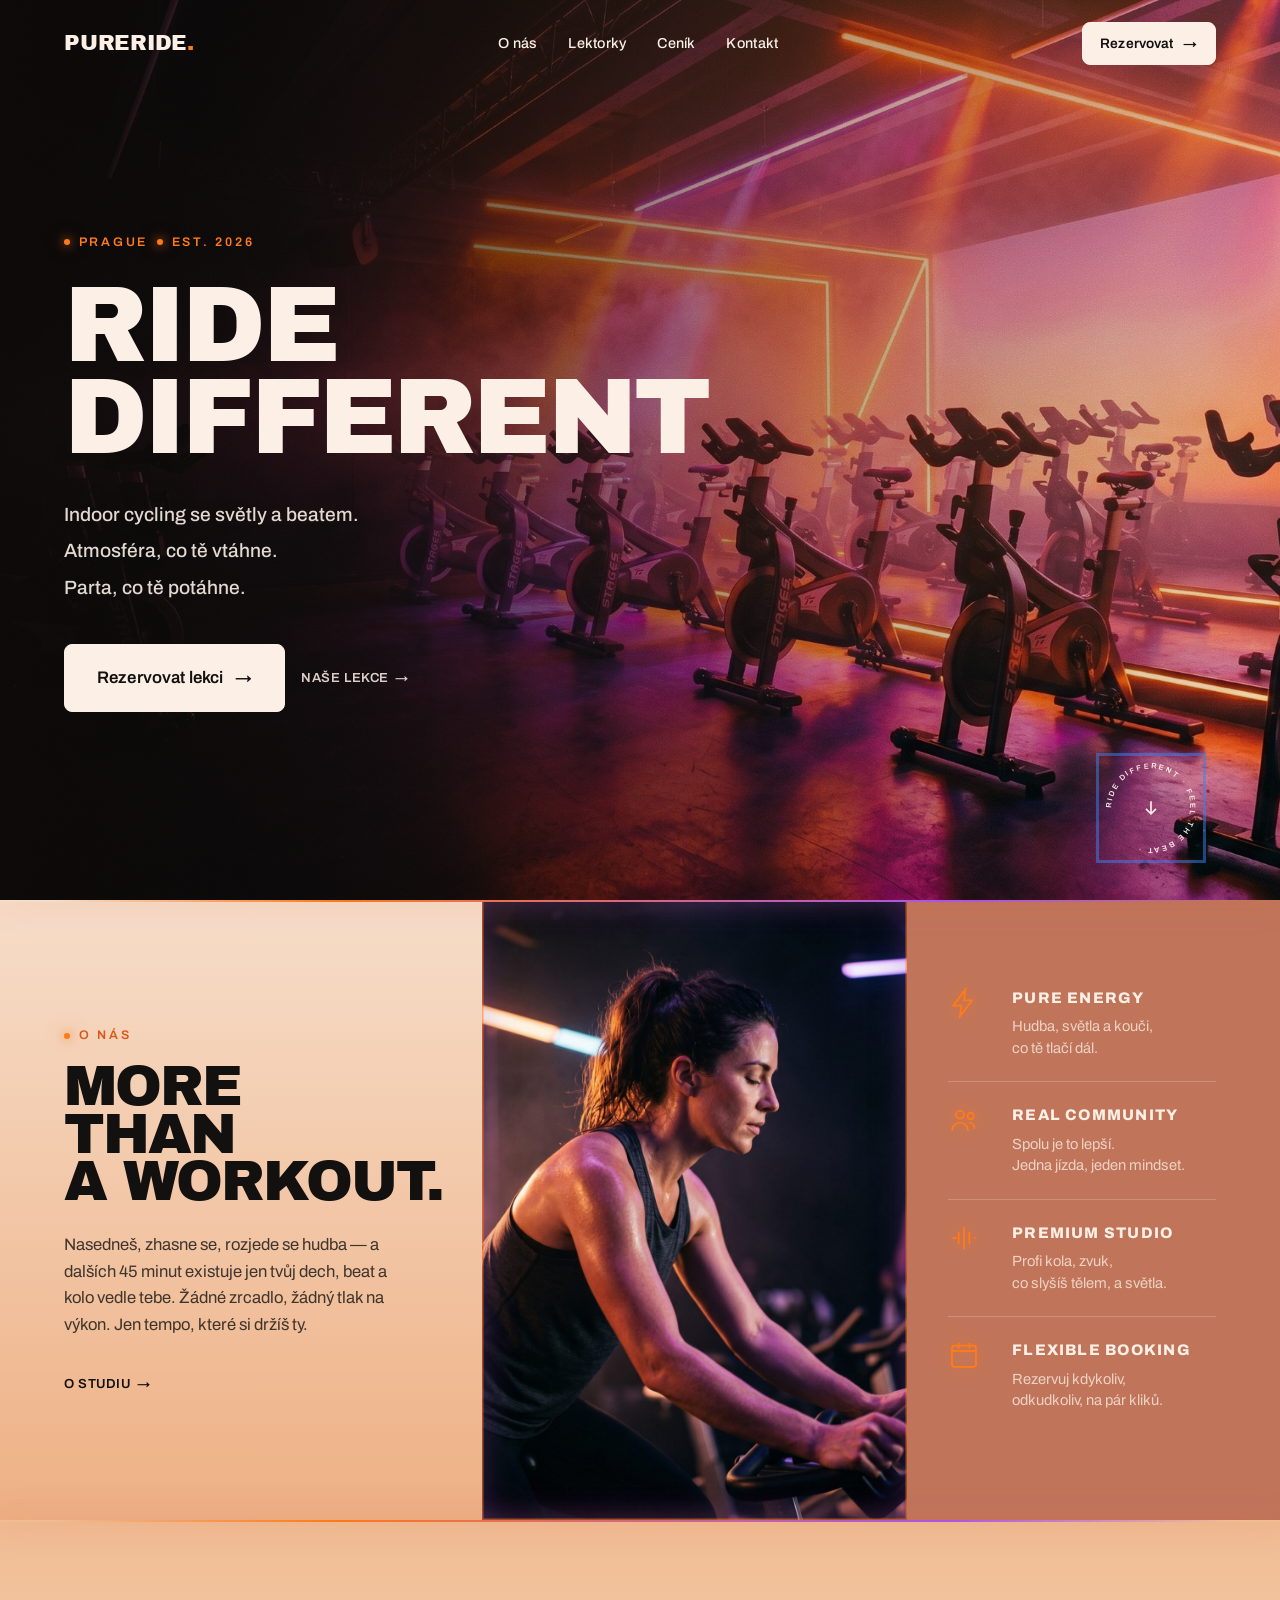
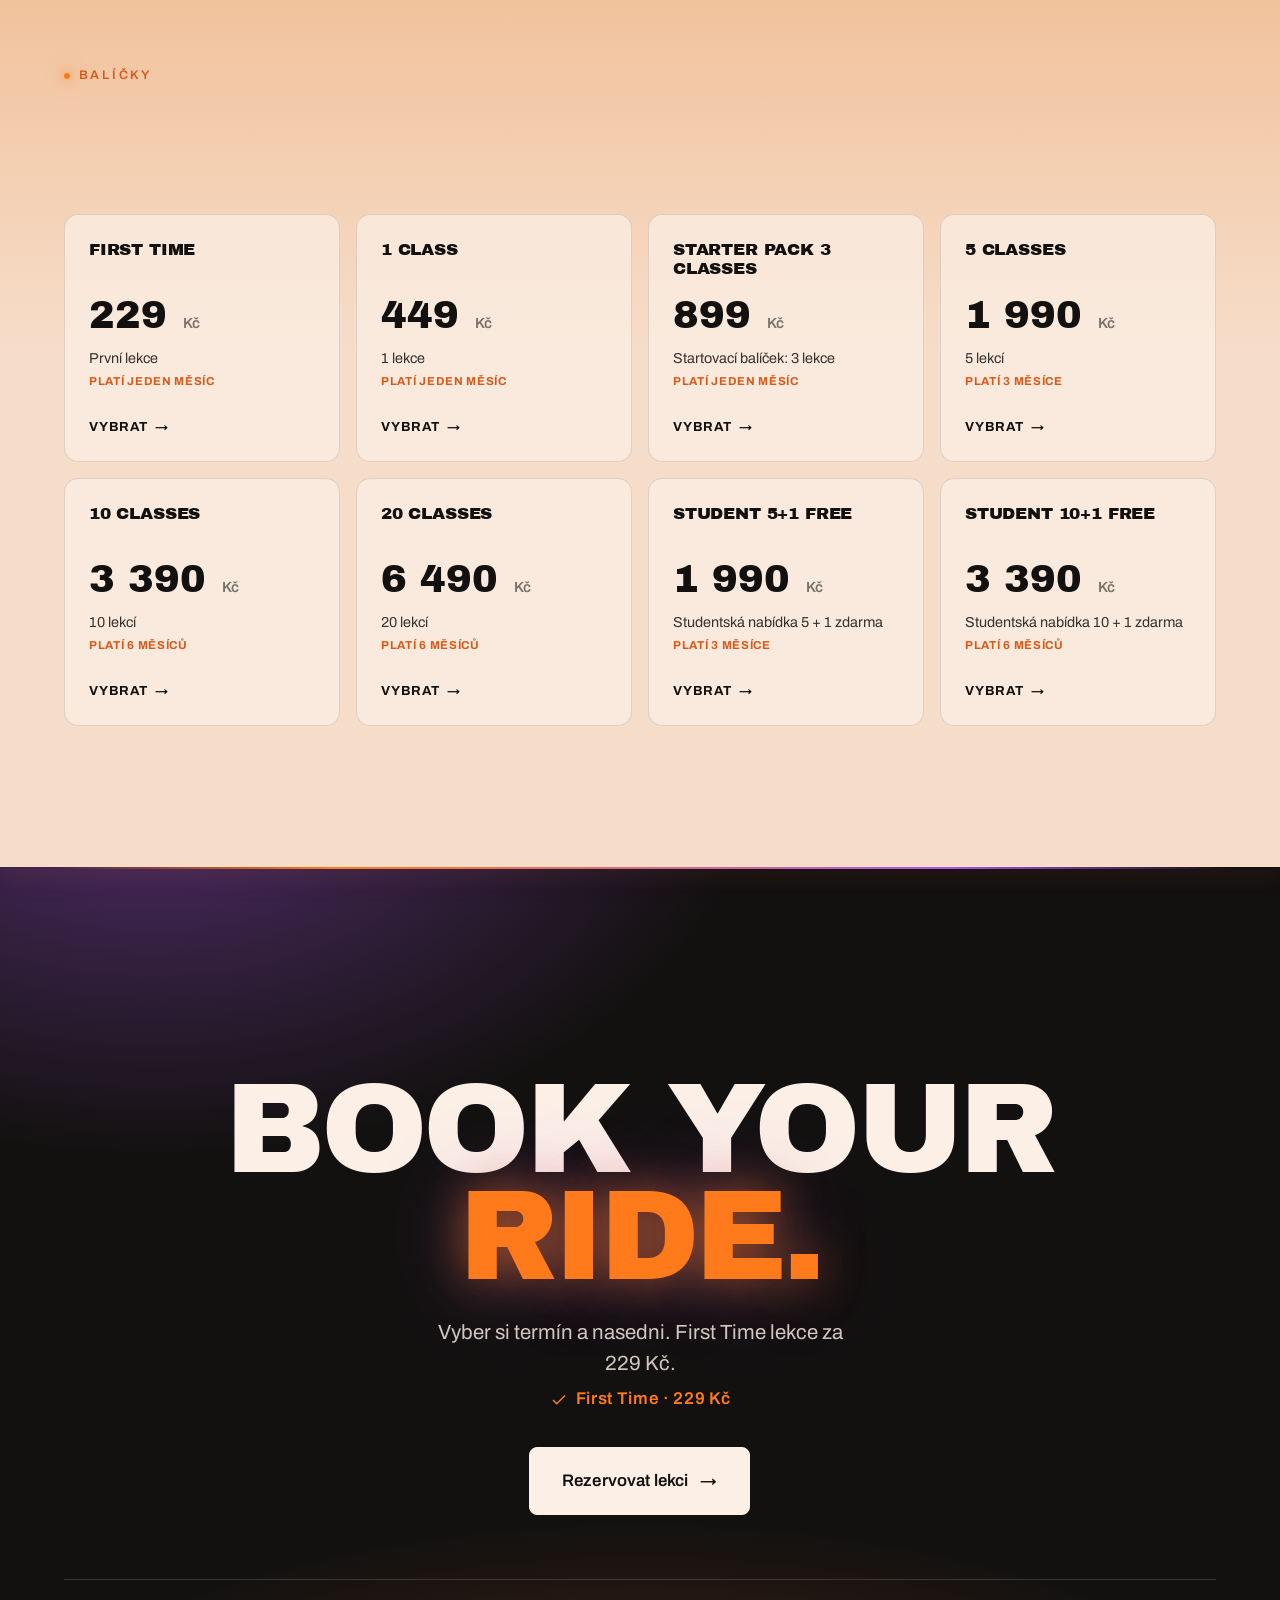
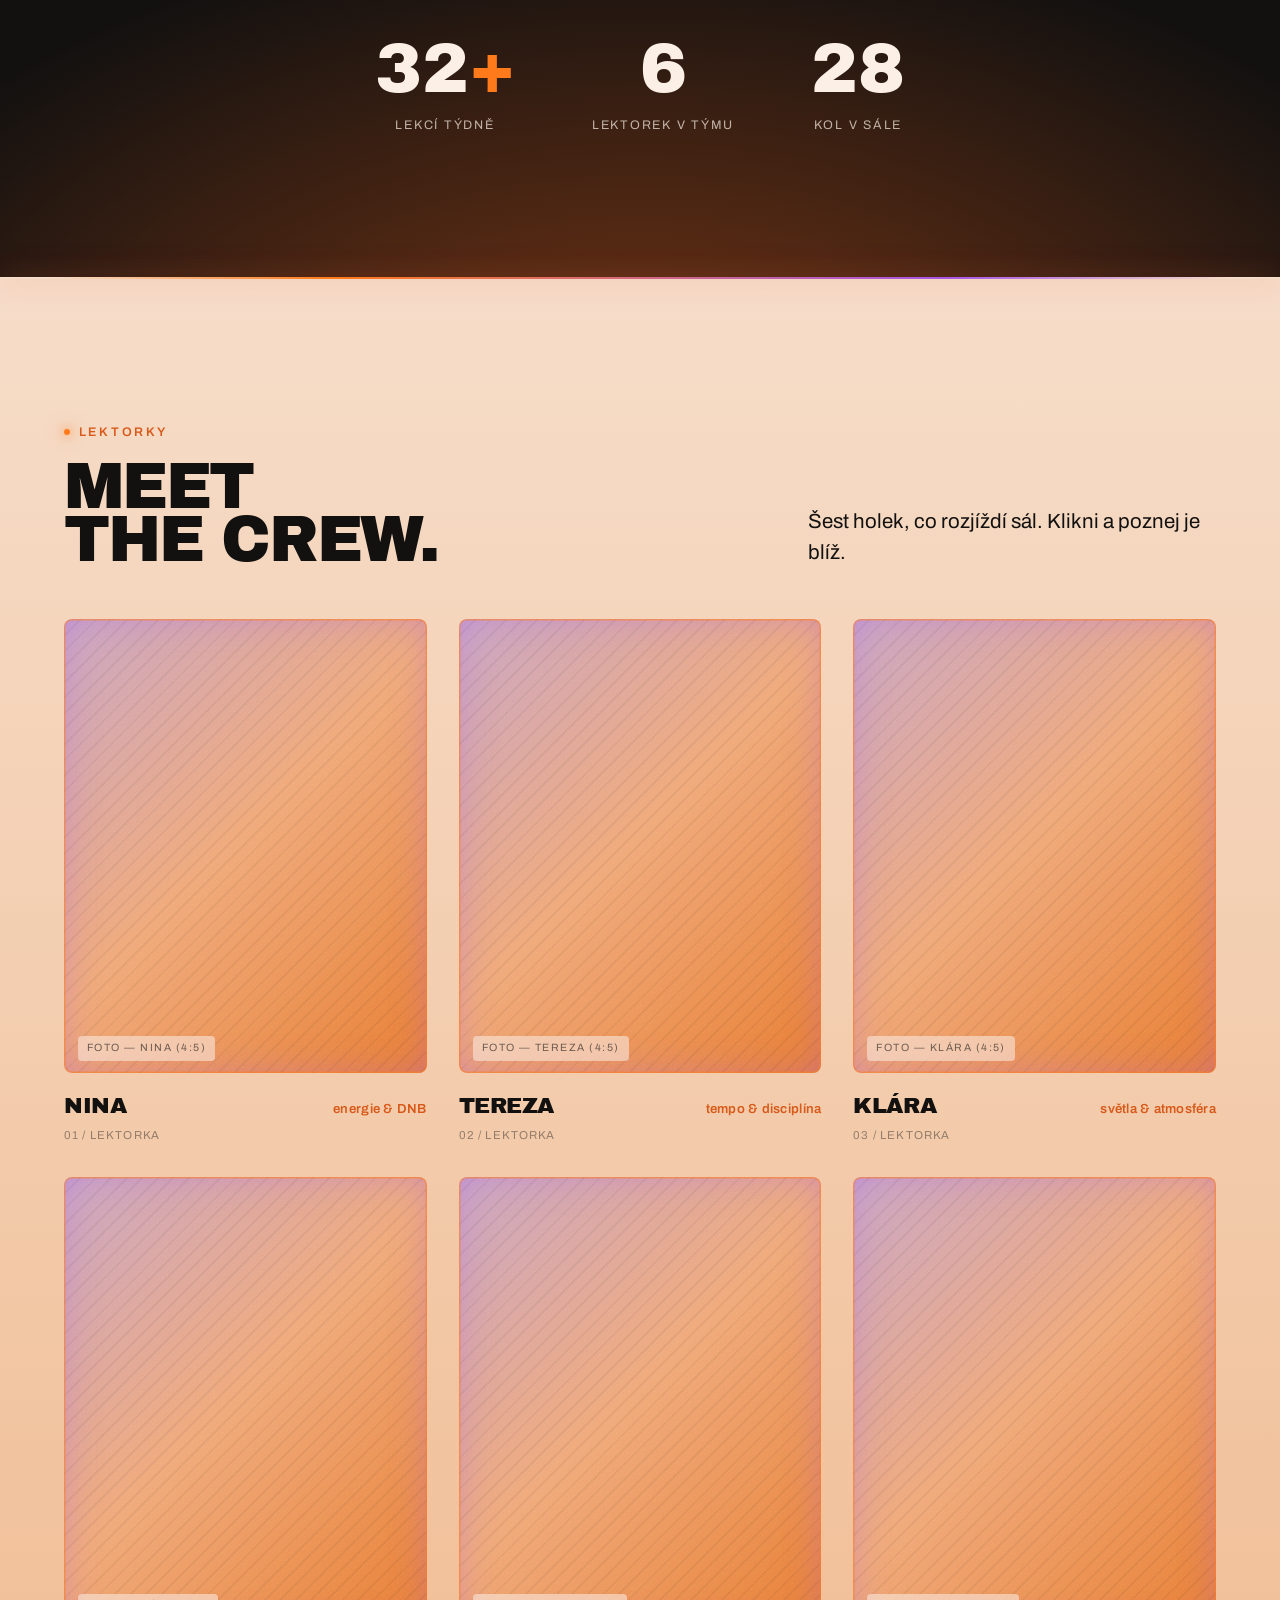
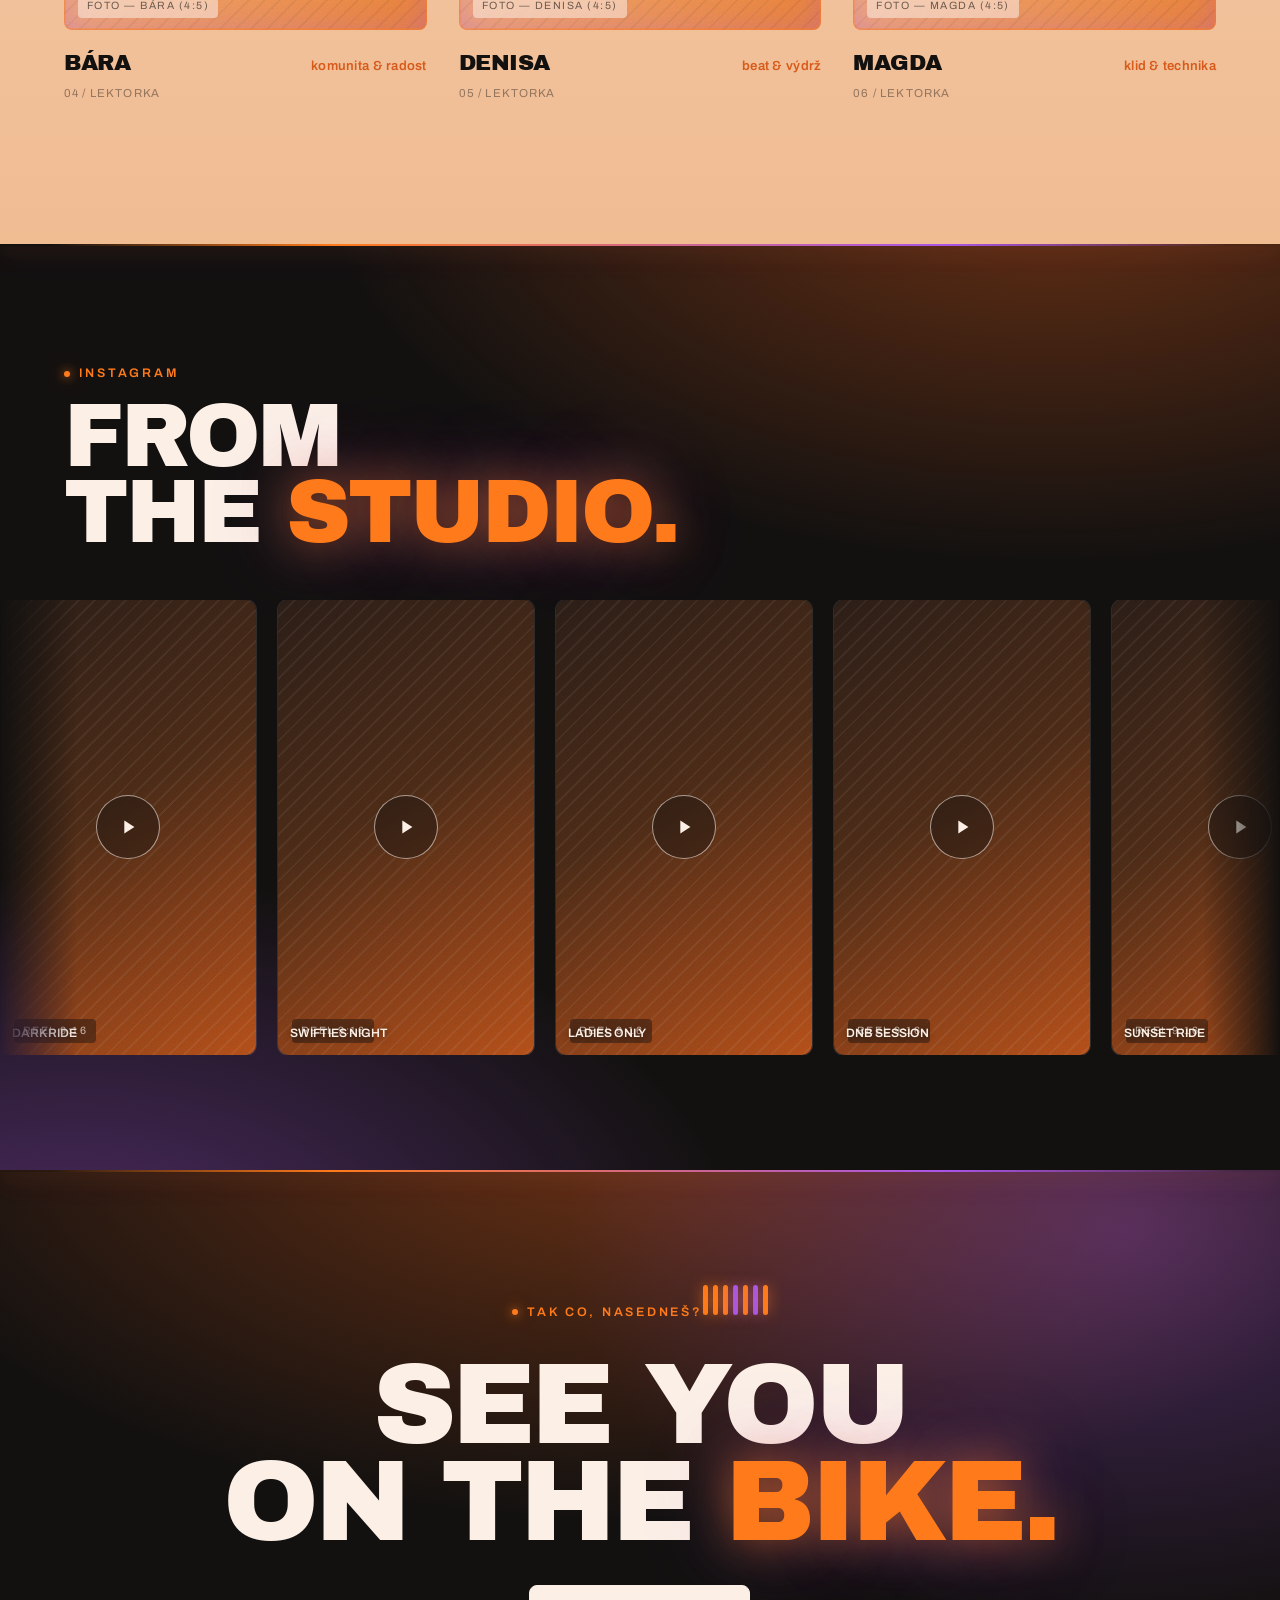
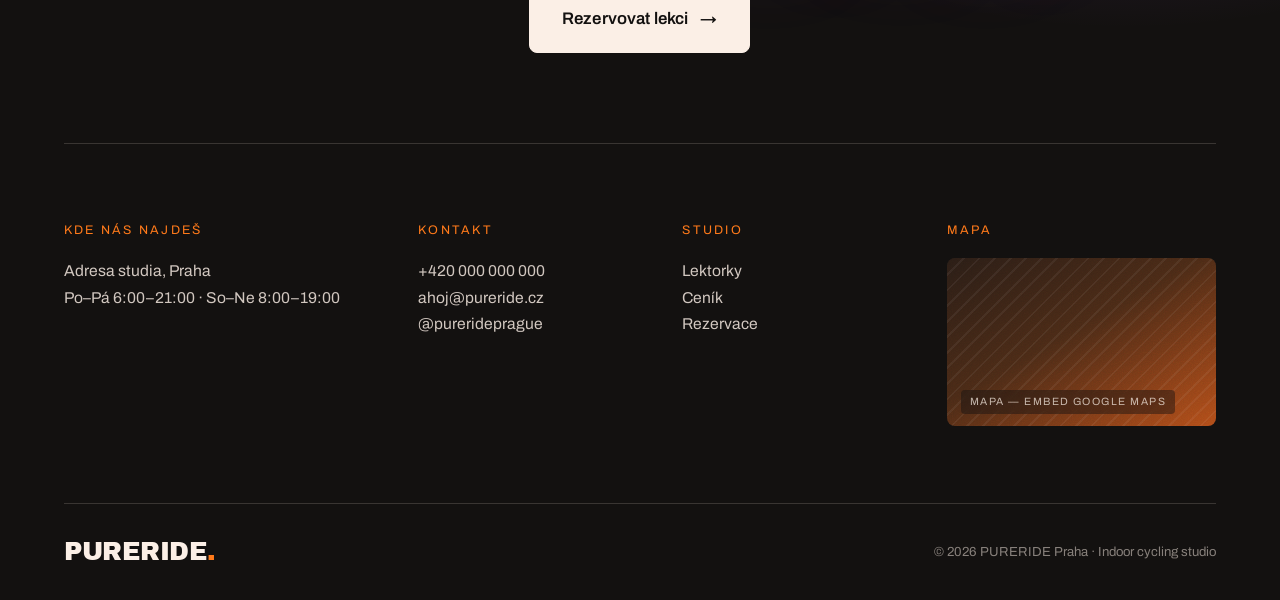
==== index.html @ 338e6a19 "PURERIDE static export — balíčky místo ceníku (dle revolution-ride) Co-Authored-By: Claude Opus 4.7 " ====
<!DOCTYPE html><html lang="cs"><head><meta charSet="utf-8"/><meta name="viewport" content="width=device-width, initial-scale=1"/><link rel="stylesheet" href="/_next/static/chunks/048q78eiy1~a8.css" data-precedence="next"/><link rel="preload" as="script" fetchPriority="low" href="/_next/static/chunks/0ht900cau6_ur.js"/><script src="/_next/static/chunks/0dgq26a5_oy.a.js" async=""></script><script src="/_next/static/chunks/0n~dq4kpx9xxx.js" async=""></script><script src="/_next/static/chunks/0174xh3wfsjm1.js" async=""></script><script src="/_next/static/chunks/turbopack-01map0okh_ooy.js" async=""></script><script src="/_next/static/chunks/01xlw8hd842-c.js" async=""></script><script src="/_next/static/chunks/0d3shmwh5_nmn.js" async=""></script><script src="/_next/static/chunks/0ka051yepewro.js" async=""></script><script src="/_next/static/chunks/0fj8ngnw7_l7v.js" async=""></script><link rel="preload" href="https://fonts.googleapis.com/css2?family=Archivo+Black&amp;family=Archivo:wght@400;500;600;700;800&amp;display=swap" as="style"/><link rel="preconnect" href="https://fonts.googleapis.com"/><link rel="preconnect" href="https://fonts.gstatic.com" crossorigin="anonymous"/><title>PURERIDE — Indoor cycling studio Praha</title><meta name="description" content="Indoor cycling se světly a beatem. Atmosféra, co tě vtáhne, a parta, co tě potáhne. První lekce za 229 Kč."/><meta property="og:title" content="PURERIDE — Indoor cycling studio Praha"/><meta property="og:description" content="Indoor cycling se světly a beatem. První lekce za 229 Kč."/><meta property="og:locale" content="cs_CZ"/><meta property="og:type" content="website"/><meta name="twitter:card" content="summary"/><meta name="twitter:title" content="PURERIDE — Indoor cycling studio Praha"/><meta name="twitter:description" content="Indoor cycling se světly a beatem. První lekce za 229 Kč."/><link href="https://fonts.googleapis.com/css2?family=Archivo+Black&amp;family=Archivo:wght@400;500;600;700;800&amp;display=swap" rel="stylesheet"/><script src="/_next/static/chunks/03~yq9q893hmn.js" noModule=""></script></head><body><div hidden=""><!--$--><!--/$--></div><nav class="nav" id="nav"><a href="#hero" class="wordmark">PURERIDE<span class="neon-dot">.</span></a><div class="nav-links"><a href="#o-nas" class="nav-link">O nás</a><a href="#lektorky" class="nav-link">Lektorky</a><a href="#cenik" class="nav-link">Ceník</a><a href="#kontakt" class="nav-link">Kontakt</a></div><a class="btn nav-cta on-dark" href="#rezervace-todo">Rezervovat<!-- --> <span class="arrow">→</span></a><button class="nav-burger" aria-label="Menu" aria-expanded="false"><span></span><span></span><span></span></button></nav><header class="hero" id="hero"><div class="hero-photo"></div><div class="hero-scrim"></div><div class="hero-bg-noise"></div><div class="hero-copy"><div class="hero-copy-inner"><span class="eyebrow on-dark hero-anim s1"><span class="dot"></span>PRAGUE<span class="dot"></span>EST. 2026</span><h1 class="display hero-title"><span class="ln hero-anim s2"><span>RIDE</span></span><span class="ln hero-anim s3"><span>DIFFERENT</span></span></h1><div class="hero-sub hero-anim s4"><p>Indoor cycling se světly a beatem.<br/>Atmosféra, co tě vtáhne.<br/>Parta, co tě potáhne.</p></div><div class="hero-actions hero-anim s5"><a class="btn lg on-dark magnetic" href="#rezervace-todo">Rezervovat lekci<!-- --> <span class="arrow">→</span></a><a class="text-link on-dark" href="#o-nas">Naše lekce<!-- --> <span class="arrow">→</span></a></div></div></div><div class="scroll-cue" aria-hidden="true"><svg class="ring" viewBox="0 0 116 116"><defs><path id="cuepath" d="M58,58 m-44,0 a44,44 0 1,1 88,0 a44,44 0 1,1 -88,0"></path></defs><text><textPath href="#cuepath" startOffset="0">RIDE DIFFERENT · FEEL THE BEAT · </textPath></text></svg><span class="cue-arrow"><svg width="20" height="20" viewBox="0 0 24 24" fill="none" stroke="currentColor" stroke-width="2"><path d="M12 4v15M6 13l6 6 6-6"></path></svg></span></div></header><section class="more" id="o-nas"><div class="more-grid"><div class="more-text"><span class="eyebrow reveal"><span class="dot"></span>O nás</span><h2 class="display reveal d1" style="margin-top:18px">MORE<br/>THAN<br/>A WORKOUT.</h2><p class="more-para reveal d1">Nasedneš, zhasne se, rozjede se hudba — a dalších 45 minut existuje jen tvůj dech, beat a kolo vedle tebe. Žádné zrcadlo, žádný tlak na výkon. Jen tempo, které si držíš ty.</p><a class="text-link reveal d2" href="#lektorky" style="margin-top:36px">O studiu<!-- --> <span class="arrow">→</span></a></div><div class="more-photo"><div class="ph has-photo" style="background:url(/images/about-zone.jpg) center / cover no-repeat, var(--hero-grad)" role="img" aria-label="Cyklistka v sále PURERIDE — ponořená do lekce"></div></div><div class="more-features"><div class="feature reveal"><span class="ic"><svg width="32" height="32" viewBox="0 0 24 24" fill="none" stroke="currentColor" stroke-width="1.4"><path d="M13 2 4 14h6l-1 8 9-12h-6z"></path></svg></span><div><h4>PURE ENERGY</h4><p>Hudba, světla a kouči,<br/>co tě tlačí dál.</p></div></div><div class="feature reveal d1"><span class="ic"><svg width="32" height="32" viewBox="0 0 24 24" fill="none" stroke="currentColor" stroke-width="1.4"><circle cx="9" cy="8" r="3"></circle><circle cx="17" cy="9" r="2.4"></circle><path d="M3 20c0-3.3 2.7-6 6-6s6 2.7 6 6M15.5 14c2.5 0 4.5 2 4.5 4.5"></path></svg></span><div><h4>REAL COMMUNITY</h4><p>Spolu je to lepší.<br/>Jedna jízda, jeden mindset.</p></div></div><div class="feature reveal d2"><span class="ic"><svg width="32" height="32" viewBox="0 0 24 24" fill="none" stroke="currentColor" stroke-width="1.4"><path d="M4 12h2M8 8v8M12 4v16M16 8v8M20 12h0" stroke-linecap="round"></path></svg></span><div><h4>PREMIUM STUDIO</h4><p>Profi kola, zvuk,<br/>co slyšíš tělem, a světla.</p></div></div><div class="feature reveal d3"><span class="ic"><svg width="32" height="32" viewBox="0 0 24 24" fill="none" stroke="currentColor" stroke-width="1.4"><rect x="3" y="5" width="18" height="16" rx="2"></rect><path d="M3 9h18M8 3v4M16 3v4"></path></svg></span><div><h4>FLEXIBLE BOOKING</h4><p>Rezervuj kdykoliv,<br/>odkudkoliv, na pár kliků.</p></div></div></div></div></section><section class="section pricing" id="cenik"><div class="wrap"><div class="sec-head"><div><span class="eyebrow reveal"><span class="dot"></span>Balíčky</span><h2 class="display reveal d1" style="margin-top:16px">PACKAGES.</h2></div><p class="lead muted reveal d2" style="max-width:30ch">Kup balíček, v rezervaci si vyber termín a nasedni.</p></div><div class="pkg-grid"><div class="pkg reveal d1"><h3 class="pkg-name">FIRST TIME</h3><div class="pkg-price">229<!-- --> <small>Kč</small></div><p class="pkg-desc">První lekce</p><p class="pkg-valid">Platí jeden měsíc</p><div class="pkg-cta"><a href="#rezervace-todo">Vybrat<!-- --> <span class="arrow">→</span></a></div></div><div class="pkg reveal d2"><h3 class="pkg-name">1 CLASS</h3><div class="pkg-price">449<!-- --> <small>Kč</small></div><p class="pkg-desc">1 lekce</p><p class="pkg-valid">Platí jeden měsíc</p><div class="pkg-cta"><a href="#rezervace-todo">Vybrat<!-- --> <span class="arrow">→</span></a></div></div><div class="pkg reveal d3"><h3 class="pkg-name">STARTER PACK 3 CLASSES</h3><div class="pkg-price">899<!-- --> <small>Kč</small></div><p class="pkg-desc">Startovací balíček: 3 lekce</p><p class="pkg-valid">Platí jeden měsíc</p><div class="pkg-cta"><a href="#rezervace-todo">Vybrat<!-- --> <span class="arrow">→</span></a></div></div><div class="pkg reveal d1"><h3 class="pkg-name">5 CLASSES</h3><div class="pkg-price">1 990<!-- --> <small>Kč</small></div><p class="pkg-desc">5 lekcí</p><p class="pkg-valid">Platí 3 měsíce</p><div class="pkg-cta"><a href="#rezervace-todo">Vybrat<!-- --> <span class="arrow">→</span></a></div></div><div class="pkg reveal d2"><h3 class="pkg-name">10 CLASSES</h3><div class="pkg-price">3 390<!-- --> <small>Kč</small></div><p class="pkg-desc">10 lekcí</p><p class="pkg-valid">Platí 6 měsíců</p><div class="pkg-cta"><a href="#rezervace-todo">Vybrat<!-- --> <span class="arrow">→</span></a></div></div><div class="pkg reveal d3"><h3 class="pkg-name">20 CLASSES</h3><div class="pkg-price">6 490<!-- --> <small>Kč</small></div><p class="pkg-desc">20 lekcí</p><p class="pkg-valid">Platí 6 měsíců</p><div class="pkg-cta"><a href="#rezervace-todo">Vybrat<!-- --> <span class="arrow">→</span></a></div></div><div class="pkg reveal d1"><h3 class="pkg-name">STUDENT 5+1 FREE</h3><div class="pkg-price">1 990<!-- --> <small>Kč</small></div><p class="pkg-desc">Studentská nabídka 5 + 1 zdarma</p><p class="pkg-valid">Platí 3 měsíce</p><div class="pkg-cta"><a href="#rezervace-todo">Vybrat<!-- --> <span class="arrow">→</span></a></div></div><div class="pkg reveal d2"><h3 class="pkg-name">STUDENT 10+1 FREE</h3><div class="pkg-price">3 390<!-- --> <small>Kč</small></div><p class="pkg-desc">Studentská nabídka 10 + 1 zdarma</p><p class="pkg-valid">Platí 6 měsíců</p><div class="pkg-cta"><a href="#rezervace-todo">Vybrat<!-- --> <span class="arrow">→</span></a></div></div></div></div></section><section class="section book"><div class="streaks" aria-hidden="true"><i></i><i></i><i></i></div><div class="wrap"><div class="eq reveal" aria-hidden="true"><span></span><span></span><span></span><span></span><span></span><span></span><span></span></div><h2 class="display reveal">BOOK YOUR<br/><span class="em">RIDE.</span></h2><p class="lead reveal d1">Vyber si termín a nasedni. First Time lekce za 229 Kč.</p><p class="free reveal d1"><svg width="18" height="18" viewBox="0 0 24 24" fill="none" stroke="currentColor" stroke-width="2"><path d="M20 6 9 17l-5-5"></path></svg>First Time · 229 Kč</p><div class="reveal d2"><a class="btn lg on-dark magnetic" href="#rezervace-todo">Rezervovat lekci<!-- --> <span class="arrow">→</span></a></div><div class="stats"><div class="stat reveal"><div class="num" data-count="32"><span class="val">0</span><span class="plus">+</span></div><div class="lbl">lekcí týdně</div></div><div class="stat reveal d1"><div class="num" data-count="6"><span class="val">0</span></div><div class="lbl">lektorek v týmu</div></div><div class="stat reveal d2"><div class="num" data-count="28"><span class="val">0</span></div><div class="lbl">kol v sále</div></div></div></div></section><section class="section crew" id="lektorky"><div class="wrap"><div class="sec-head"><div><span class="eyebrow reveal"><span class="dot"></span>Lektorky</span><h2 class="display reveal d1" style="margin-top:16px">MEET<br/>THE CREW.</h2></div><p class="lead muted reveal d2" style="max-width:34ch">Šest holek, co rozjíždí sál. Klikni a poznej je blíž.</p></div><div class="crew-grid"><a class="coach reveal" href="/lektorky/nina"><div class="ph" data-label="FOTO — Nina (4:5)"></div><div class="coach-meta"><div><div class="coach-name">Nina</div><div class="num-badge">0<!-- -->1<!-- --> / LEKTORKA</div></div><div class="coach-tag">energie &amp; DNB</div></div></a><a class="coach reveal d1" href="/lektorky/tereza"><div class="ph" data-label="FOTO — Tereza (4:5)"></div><div class="coach-meta"><div><div class="coach-name">Tereza</div><div class="num-badge">0<!-- -->2<!-- --> / LEKTORKA</div></div><div class="coach-tag">tempo &amp; disciplína</div></div></a><a class="coach reveal d2" href="/lektorky/klara"><div class="ph" data-label="FOTO — Klára (4:5)"></div><div class="coach-meta"><div><div class="coach-name">Klára</div><div class="num-badge">0<!-- -->3<!-- --> / LEKTORKA</div></div><div class="coach-tag">světla &amp; atmosféra</div></div></a><a class="coach reveal" href="/lektorky/bara"><div class="ph" data-label="FOTO — Bára (4:5)"></div><div class="coach-meta"><div><div class="coach-name">Bára</div><div class="num-badge">0<!-- -->4<!-- --> / LEKTORKA</div></div><div class="coach-tag">komunita &amp; radost</div></div></a><a class="coach reveal d1" href="/lektorky/denisa"><div class="ph" data-label="FOTO — Denisa (4:5)"></div><div class="coach-meta"><div><div class="coach-name">Denisa</div><div class="num-badge">0<!-- -->5<!-- --> / LEKTORKA</div></div><div class="coach-tag">beat &amp; výdrž</div></div></a><a class="coach reveal d2" href="/lektorky/magda"><div class="ph" data-label="FOTO — Magda (4:5)"></div><div class="coach-meta"><div><div class="coach-name">Magda</div><div class="num-badge">0<!-- -->6<!-- --> / LEKTORKA</div></div><div class="coach-tag">klid &amp; technika</div></div></a></div></div></section><section class="insta" id="instagram"><div class="streaks" aria-hidden="true"><i></i><i></i><i></i></div><div class="wrap"><div><span class="eyebrow on-dark reveal"><span class="dot"></span>Instagram</span><h2 class="display reveal d1" style="margin-top:14px">FROM<br/>THE <span class="em">STUDIO.</span></h2></div><a class="text-link reveal d2" style="color:var(--neon)" href="https://instagram.com/" target="_blank" rel="noopener noreferrer">@purerideprague<!-- --> <span class="arrow">→</span></a></div><div class="marquee-track"><div class="marquee"><div class="reel" role="button" tabindex="0" aria-pressed="false"><div class="ph dark reel-slot" data-label="REEL 9:16"></div><span class="play"><svg width="22" height="22" viewBox="0 0 24 24" fill="currentColor"><path d="M8 5v14l11-7z"></path></svg></span><span class="tag">DARK RIDE</span></div><div class="reel" role="button" tabindex="0" aria-pressed="false"><div class="ph dark reel-slot" data-label="REEL 9:16"></div><span class="play"><svg width="22" height="22" viewBox="0 0 24 24" fill="currentColor"><path d="M8 5v14l11-7z"></path></svg></span><span class="tag">SWIFTIES NIGHT</span></div><div class="reel" role="button" tabindex="0" aria-pressed="false"><div class="ph dark reel-slot" data-label="REEL 9:16"></div><span class="play"><svg width="22" height="22" viewBox="0 0 24 24" fill="currentColor"><path d="M8 5v14l11-7z"></path></svg></span><span class="tag">LADIES ONLY</span></div><div class="reel" role="button" tabindex="0" aria-pressed="false"><div class="ph dark reel-slot" data-label="REEL 9:16"></div><span class="play"><svg width="22" height="22" viewBox="0 0 24 24" fill="currentColor"><path d="M8 5v14l11-7z"></path></svg></span><span class="tag">DNB SESSION</span></div><div class="reel" role="button" tabindex="0" aria-pressed="false"><div class="ph dark reel-slot" data-label="REEL 9:16"></div><span class="play"><svg width="22" height="22" viewBox="0 0 24 24" fill="currentColor"><path d="M8 5v14l11-7z"></path></svg></span><span class="tag">SUNSET RIDE</span></div><div class="reel" role="button" tabindex="0" aria-pressed="false"><div class="ph dark reel-slot" data-label="REEL 9:16"></div><span class="play"><svg width="22" height="22" viewBox="0 0 24 24" fill="currentColor"><path d="M8 5v14l11-7z"></path></svg></span><span class="tag">BIRTHDAY RIDE</span></div><div class="reel" role="button" tabindex="0" aria-pressed="false"><div class="ph dark reel-slot" data-label="REEL 9:16"></div><span class="play"><svg width="22" height="22" viewBox="0 0 24 24" fill="currentColor"><path d="M8 5v14l11-7z"></path></svg></span><span class="tag">OLDIES PARTY</span></div><div class="reel" role="button" tabindex="0" aria-pressed="false"><div class="ph dark reel-slot" data-label="REEL 9:16"></div><span class="play"><svg width="22" height="22" viewBox="0 0 24 24" fill="currentColor"><path d="M8 5v14l11-7z"></path></svg></span><span class="tag">COMMUNITY</span></div><div class="reel" role="button" tabindex="0" aria-pressed="false"><div class="ph dark reel-slot" data-label="REEL 9:16"></div><span class="play"><svg width="22" height="22" viewBox="0 0 24 24" fill="currentColor"><path d="M8 5v14l11-7z"></path></svg></span><span class="tag">DARK RIDE</span></div><div class="reel" role="button" tabindex="0" aria-pressed="false"><div class="ph dark reel-slot" data-label="REEL 9:16"></div><span class="play"><svg width="22" height="22" viewBox="0 0 24 24" fill="currentColor"><path d="M8 5v14l11-7z"></path></svg></span><span class="tag">SWIFTIES NIGHT</span></div><div class="reel" role="button" tabindex="0" aria-pressed="false"><div class="ph dark reel-slot" data-label="REEL 9:16"></div><span class="play"><svg width="22" height="22" viewBox="0 0 24 24" fill="currentColor"><path d="M8 5v14l11-7z"></path></svg></span><span class="tag">LADIES ONLY</span></div><div class="reel" role="button" tabindex="0" aria-pressed="false"><div class="ph dark reel-slot" data-label="REEL 9:16"></div><span class="play"><svg width="22" height="22" viewBox="0 0 24 24" fill="currentColor"><path d="M8 5v14l11-7z"></path></svg></span><span class="tag">DNB SESSION</span></div><div class="reel" role="button" tabindex="0" aria-pressed="false"><div class="ph dark reel-slot" data-label="REEL 9:16"></div><span class="play"><svg width="22" height="22" viewBox="0 0 24 24" fill="currentColor"><path d="M8 5v14l11-7z"></path></svg></span><span class="tag">SUNSET RIDE</span></div><div class="reel" role="button" tabindex="0" aria-pressed="false"><div class="ph dark reel-slot" data-label="REEL 9:16"></div><span class="play"><svg width="22" height="22" viewBox="0 0 24 24" fill="currentColor"><path d="M8 5v14l11-7z"></path></svg></span><span class="tag">BIRTHDAY RIDE</span></div><div class="reel" role="button" tabindex="0" aria-pressed="false"><div class="ph dark reel-slot" data-label="REEL 9:16"></div><span class="play"><svg width="22" height="22" viewBox="0 0 24 24" fill="currentColor"><path d="M8 5v14l11-7z"></path></svg></span><span class="tag">OLDIES PARTY</span></div><div class="reel" role="button" tabindex="0" aria-pressed="false"><div class="ph dark reel-slot" data-label="REEL 9:16"></div><span class="play"><svg width="22" height="22" viewBox="0 0 24 24" fill="currentColor"><path d="M8 5v14l11-7z"></path></svg></span><span class="tag">COMMUNITY</span></div></div></div></section><footer class="foot" id="kontakt"><div class="streaks" aria-hidden="true"><i></i><i></i><i></i></div><div class="wrap"><div class="cta-band"><span class="eyebrow on-dark reveal"><span class="dot"></span>Tak co, nasedneš?</span><div class="eq reveal d1" aria-hidden="true"><span></span><span></span><span></span><span></span><span></span><span></span><span></span></div><h2 class="display reveal d1" style="margin-top:16px">SEE YOU<br/>ON THE <span class="em">BIKE.</span></h2><div class="reveal d2" style="margin-top:34px"><a class="btn lg on-dark magnetic" href="#rezervace-todo">Rezervovat lekci<!-- --> <span class="arrow">→</span></a></div></div><div class="foot-grid"><div><h5>Kde nás najdeš</h5><p>Adresa studia, Praha</p><p>Po–Pá 6:00–21:00 · So–Ne 8:00–19:00</p></div><div><h5>Kontakt</h5><p><a href="tel:+420000000000">+420 000 000 000</a></p><p><a href="mailto:ahoj@pureride.cz">ahoj@pureride.cz</a></p><p><a href="https://instagram.com/" target="_blank" rel="noopener noreferrer">@purerideprague</a></p></div><div><h5>Studio</h5><p><a href="#lektorky">Lektorky</a></p><p><a href="#cenik">Ceník</a></p><p><a href="#rezervace-todo">Rezervace</a></p></div><div><h5>Mapa</h5><div class="ph dark foot-map" data-label="MAPA — embed Google Maps"></div></div></div><div class="foot-bottom"><span class="wordmark">PURERIDE<span style="color:var(--neon)">.</span></span><span class="legal">© 2026 PURERIDE Praha · Indoor cycling studio</span></div></div></footer><!--$--><!--/$--><script src="/_next/static/chunks/0ht900cau6_ur.js" id="_R_" async=""></script><script>(self.__next_f=self.__next_f||[]).push([0])</script><script>self.__next_f.push([1,"1:\"$Sreact.fragment\"\n2:I[39756,[\"/_next/static/chunks/01xlw8hd842-c.js\",\"/_next/static/chunks/0d3shmwh5_nmn.js\"],\"default\"]\n3:I[37457,[\"/_next/static/chunks/01xlw8hd842-c.js\",\"/_next/static/chunks/0d3shmwh5_nmn.js\"],\"default\"]\n4:I[22016,[\"/_next/static/chunks/01xlw8hd842-c.js\",\"/_next/static/chunks/0d3shmwh5_nmn.js\",\"/_next/static/chunks/0ka051yepewro.js\"],\"\"]\n5:I[84834,[\"/_next/static/chunks/01xlw8hd842-c.js\",\"/_next/static/chunks/0d3shmwh5_nmn.js\",\"/_next/static/chunks/0fj8ngnw7_l7v.js\"],\"default\"]\n12:I[68027,[\"/_next/static/chunks/01xlw8hd842-c.js\",\"/_next/static/chunks/0d3shmwh5_nmn.js\"],\"default\",1]\n:HL[\"/_next/static/chunks/048q78eiy1~a8.css\",\"style\"]\n:HL[\"https://fonts.googleapis.com/css2?family=Archivo+Black\u0026family=Archivo:wght@400;500;600;700;800\u0026display=swap\",\"style\"]\n"])</script><script>self.__next_f.push([1,"0:{\"P\":null,\"c\":[\"\",\"\"],\"q\":\"\",\"i\":false,\"f\":[[[\"\",{\"children\":[\"__PAGE__\",{}]},\"$undefined\",\"$undefined\",16],[[\"$\",\"$1\",\"c\",{\"children\":[[[\"$\",\"link\",\"0\",{\"rel\":\"stylesheet\",\"href\":\"/_next/static/chunks/048q78eiy1~a8.css\",\"precedence\":\"next\",\"crossOrigin\":\"$undefined\",\"nonce\":\"$undefined\"}],[\"$\",\"script\",\"script-0\",{\"src\":\"/_next/static/chunks/01xlw8hd842-c.js\",\"async\":true,\"nonce\":\"$undefined\"}],[\"$\",\"script\",\"script-1\",{\"src\":\"/_next/static/chunks/0d3shmwh5_nmn.js\",\"async\":true,\"nonce\":\"$undefined\"}]],[\"$\",\"html\",null,{\"lang\":\"cs\",\"children\":[[\"$\",\"head\",null,{\"children\":[[\"$\",\"link\",null,{\"rel\":\"preconnect\",\"href\":\"https://fonts.googleapis.com\"}],[\"$\",\"link\",null,{\"rel\":\"preconnect\",\"href\":\"https://fonts.gstatic.com\",\"crossOrigin\":\"anonymous\"}],[\"$\",\"link\",null,{\"href\":\"https://fonts.googleapis.com/css2?family=Archivo+Black\u0026family=Archivo:wght@400;500;600;700;800\u0026display=swap\",\"rel\":\"stylesheet\"}]]}],[\"$\",\"body\",null,{\"children\":[\"$\",\"$L2\",null,{\"parallelRouterKey\":\"children\",\"error\":\"$undefined\",\"errorStyles\":\"$undefined\",\"errorScripts\":\"$undefined\",\"template\":[\"$\",\"$L3\",null,{}],\"templateStyles\":\"$undefined\",\"templateScripts\":\"$undefined\",\"notFound\":[[\"$\",\"section\",null,{\"className\":\"min-h-[60vh] flex items-center justify-center\",\"children\":[\"$\",\"div\",null,{\"className\":\"text-center\",\"children\":[[\"$\",\"p\",null,{\"className\":\"text-sm font-medium text-secondary uppercase tracking-widest mb-4\",\"children\":\"404\"}],[\"$\",\"h1\",null,{\"className\":\"font-display text-4xl font-bold mb-4\",\"children\":\"Stránka nenalezena\"}],[\"$\",\"p\",null,{\"className\":\"text-secondary mb-8\",\"children\":\"Tato stránka neexistuje nebo byla přesunuta.\"}],[\"$\",\"$L4\",null,{\"href\":\"/\",\"className\":\"inline-flex items-center px-6 py-3 bg-primary text-white hover:bg-primary/90 transition-colors\",\"children\":\"Zpět na úvodní stránku\"}]]}]}],[]],\"forbidden\":\"$undefined\",\"unauthorized\":\"$undefined\"}]}]]}]]}],{\"children\":[[\"$\",\"$1\",\"c\",{\"children\":[[[\"$\",\"$L5\",null,{}],[\"$\",\"header\",null,{\"className\":\"hero\",\"id\":\"hero\",\"children\":[[\"$\",\"div\",null,{\"className\":\"hero-photo\"}],[\"$\",\"div\",null,{\"className\":\"hero-scrim\"}],[\"$\",\"div\",null,{\"className\":\"hero-bg-noise\"}],[\"$\",\"div\",null,{\"className\":\"hero-copy\",\"children\":[\"$\",\"div\",null,{\"className\":\"hero-copy-inner\",\"children\":[[\"$\",\"span\",null,{\"className\":\"eyebrow on-dark hero-anim s1\",\"children\":[[\"$\",\"span\",null,{\"className\":\"dot\"}],\"PRAGUE\",[\"$\",\"span\",null,{\"className\":\"dot\"}],\"EST. 2026\"]}],[\"$\",\"h1\",null,{\"className\":\"display hero-title\",\"children\":[[\"$\",\"span\",\"RIDE\",{\"className\":\"ln hero-anim s2\",\"children\":[\"$\",\"span\",null,{\"children\":\"RIDE\"}]}],[\"$\",\"span\",\"DIFFERENT\",{\"className\":\"ln hero-anim s3\",\"children\":[\"$\",\"span\",null,{\"children\":\"DIFFERENT\"}]}]]}],[\"$\",\"div\",null,{\"className\":\"hero-sub hero-anim s4\",\"children\":[\"$\",\"p\",null,{\"children\":[[\"$\",\"$1\",\"0\",{\"children\":[\"Indoor cycling se světly a beatem.\",[\"$\",\"br\",null,{}]]}],[\"$\",\"$1\",\"1\",{\"children\":[\"Atmosféra, co tě vtáhne.\",[\"$\",\"br\",null,{}]]}],[\"$\",\"$1\",\"2\",{\"children\":[\"Parta, co tě potáhne.\",false]}]]}]}],[\"$\",\"div\",null,{\"className\":\"hero-actions hero-anim s5\",\"children\":[[\"$\",\"a\",null,{\"className\":\"btn lg on-dark magnetic\",\"href\":\"#rezervace-todo\",\"children\":[\"Rezervovat lekci\",\" \",[\"$\",\"span\",null,{\"className\":\"arrow\",\"children\":\"→\"}]]}],[\"$\",\"a\",null,{\"className\":\"text-link on-dark\",\"href\":\"#o-nas\",\"children\":[\"Naše lekce\",\" \",[\"$\",\"span\",null,{\"className\":\"arrow\",\"children\":\"→\"}]]}]]}]]}]}],[\"$\",\"div\",null,{\"className\":\"scroll-cue\",\"aria-hidden\":\"true\",\"children\":[[\"$\",\"svg\",null,{\"className\":\"ring\",\"viewBox\":\"0 0 116 116\",\"children\":[[\"$\",\"defs\",null,{\"children\":[\"$\",\"path\",null,{\"id\":\"cuepath\",\"d\":\"M58,58 m-44,0 a44,44 0 1,1 88,0 a44,44 0 1,1 -88,0\"}]}],[\"$\",\"text\",null,{\"children\":[\"$\",\"textPath\",null,{\"href\":\"#cuepath\",\"startOffset\":\"0\",\"children\":\"RIDE DIFFERENT · FEEL THE BEAT · \"}]}]]}],[\"$\",\"span\",null,{\"className\":\"cue-arrow\",\"children\":[\"$\",\"svg\",null,{\"width\":\"20\",\"height\":\"20\",\"viewBox\":\"0 0 24 24\",\"fill\":\"none\",\"stroke\":\"currentColor\",\"strokeWidth\":\"2\",\"children\":[\"$\",\"path\",null,{\"d\":\"M12 4v15M6 13l6 6 6-6\"}]}]}]]}]]}],[\"$\",\"section\",null,{\"className\":\"more\",\"id\":\"o-nas\",\"children\":[\"$\",\"div\",null,{\"className\":\"more-grid\",\"children\":[[\"$\",\"div\",null,{\"className\":\"more-text\",\"children\":[[\"$\",\"span\",null,{\"className\":\"eyebrow reveal\",\"children\":[[\"$\",\"span\",null,{\"className\":\"dot\"}],\"O nás\"]}],[\"$\",\"h2\",null,{\"className\":\"display reveal d1\",\"style\":{\"marginTop\":18},\"children\":[[\"$\",\"$1\",\"0\",{\"children\":[\"MORE\",[\"$\",\"br\",null,{}]]}],[\"$\",\"$1\",\"1\",{\"children\":[\"THAN\",[\"$\",\"br\",null,{}]]}],[\"$\",\"$1\",\"2\",{\"children\":[\"A WORKOUT.\",false]}]]}],[\"$\",\"p\",null,{\"className\":\"more-para reveal d1\",\"children\":\"Nasedneš, zhasne se, rozjede se hudba — a dalších 45 minut existuje jen tvůj dech, beat a kolo vedle tebe. Žádné zrcadlo, žádný tlak na výkon. Jen tempo, které si držíš ty.\"}],[\"$\",\"a\",null,{\"className\":\"text-link reveal d2\",\"href\":\"#lektorky\",\"style\":{\"marginTop\":36},\"children\":[\"O studiu\",\" \",\"$L6\"]}]]}],\"$L7\",\"$L8\"]}]}],\"$L9\",\"$La\",\"$Lb\",\"$Lc\",\"$Ld\",\"$Le\"],[\"$Lf\"],\"$L10\"]}],{},null,false,null]},null,false,null],\"$L11\",false]],\"m\":\"$undefined\",\"G\":[\"$12\",[\"$L13\"]],\"S\":true,\"h\":null,\"s\":\"$undefined\",\"l\":\"$undefined\",\"p\":\"$undefined\",\"d\":\"$undefined\",\"b\":\"Ni7uLBVaQnlDv9a66JCEI\"}\n"])</script><script>self.__next_f.push([1,"15:I[88773,[\"/_next/static/chunks/01xlw8hd842-c.js\",\"/_next/static/chunks/0d3shmwh5_nmn.js\",\"/_next/static/chunks/0fj8ngnw7_l7v.js\"],\"default\"]\n16:I[97866,[\"/_next/static/chunks/01xlw8hd842-c.js\",\"/_next/static/chunks/0d3shmwh5_nmn.js\",\"/_next/static/chunks/0fj8ngnw7_l7v.js\"],\"default\"]\n17:I[97367,[\"/_next/static/chunks/01xlw8hd842-c.js\",\"/_next/static/chunks/0d3shmwh5_nmn.js\"],\"OutletBoundary\"]\n18:\"$Sreact.suspense\"\n1a:I[97367,[\"/_next/static/chunks/01xlw8hd842-c.js\",\"/_next/static/chunks/0d3shmwh5_nmn.js\"],\"ViewportBoundary\"]\n1c:I[97367,[\"/_next/static/chunks/01xlw8hd842-c.js\",\"/_next/static/chunks/0d3shmwh5_nmn.js\"],\"MetadataBoundary\"]\n6:[\"$\",\"span\",null,{\"className\":\"arrow\",\"children\":\"→\"}]\n7:[\"$\",\"div\",null,{\"className\":\"more-photo\",\"children\":[\"$\",\"div\",null,{\"className\":\"ph has-photo\",\"data-label\":\"$undefined\",\"style\":{\"background\":\"url(/images/about-zone.jpg) center / cover no-repeat, var(--hero-grad)\"},\"role\":\"img\",\"aria-label\":\"Cyklistka v sále PURERIDE — ponořená do lekce\"}]}]\n"])</script><script>self.__next_f.push([1,"8:[\"$\",\"div\",null,{\"className\":\"more-features\",\"children\":[[\"$\",\"div\",\"PURE ENERGY\",{\"className\":\"feature reveal\",\"children\":[[\"$\",\"span\",null,{\"className\":\"ic\",\"children\":[\"$\",\"svg\",\"0\",{\"width\":\"32\",\"height\":\"32\",\"viewBox\":\"0 0 24 24\",\"fill\":\"none\",\"stroke\":\"currentColor\",\"strokeWidth\":\"1.4\",\"children\":[\"$\",\"path\",null,{\"d\":\"M13 2 4 14h6l-1 8 9-12h-6z\"}]}]}],[\"$\",\"div\",null,{\"children\":[[\"$\",\"h4\",null,{\"children\":\"PURE ENERGY\"}],[\"$\",\"p\",null,{\"children\":[[\"$\",\"$1\",\"0\",{\"children\":[\"Hudba, světla a kouči,\",[\"$\",\"br\",null,{}]]}],[\"$\",\"$1\",\"1\",{\"children\":[\"co tě tlačí dál.\",false]}]]}]]}]]}],[\"$\",\"div\",\"REAL COMMUNITY\",{\"className\":\"feature reveal d1\",\"children\":[[\"$\",\"span\",null,{\"className\":\"ic\",\"children\":[\"$\",\"svg\",\"1\",{\"width\":\"32\",\"height\":\"32\",\"viewBox\":\"0 0 24 24\",\"fill\":\"none\",\"stroke\":\"currentColor\",\"strokeWidth\":\"1.4\",\"children\":[[\"$\",\"circle\",null,{\"cx\":\"9\",\"cy\":\"8\",\"r\":\"3\"}],[\"$\",\"circle\",null,{\"cx\":\"17\",\"cy\":\"9\",\"r\":\"2.4\"}],[\"$\",\"path\",null,{\"d\":\"M3 20c0-3.3 2.7-6 6-6s6 2.7 6 6M15.5 14c2.5 0 4.5 2 4.5 4.5\"}]]}]}],[\"$\",\"div\",null,{\"children\":[[\"$\",\"h4\",null,{\"children\":\"REAL COMMUNITY\"}],[\"$\",\"p\",null,{\"children\":[[\"$\",\"$1\",\"0\",{\"children\":[\"Spolu je to lepší.\",[\"$\",\"br\",null,{}]]}],[\"$\",\"$1\",\"1\",{\"children\":[\"Jedna jízda, jeden mindset.\",false]}]]}]]}]]}],[\"$\",\"div\",\"PREMIUM STUDIO\",{\"className\":\"feature reveal d2\",\"children\":[[\"$\",\"span\",null,{\"className\":\"ic\",\"children\":[\"$\",\"svg\",\"2\",{\"width\":\"32\",\"height\":\"32\",\"viewBox\":\"0 0 24 24\",\"fill\":\"none\",\"stroke\":\"currentColor\",\"strokeWidth\":\"1.4\",\"children\":[\"$\",\"path\",null,{\"d\":\"M4 12h2M8 8v8M12 4v16M16 8v8M20 12h0\",\"strokeLinecap\":\"round\"}]}]}],[\"$\",\"div\",null,{\"children\":[[\"$\",\"h4\",null,{\"children\":\"PREMIUM STUDIO\"}],[\"$\",\"p\",null,{\"children\":[[\"$\",\"$1\",\"0\",{\"children\":[\"Profi kola, zvuk,\",[\"$\",\"br\",null,{}]]}],[\"$\",\"$1\",\"1\",{\"children\":[\"co slyšíš tělem, a světla.\",false]}]]}]]}]]}],[\"$\",\"div\",\"FLEXIBLE BOOKING\",{\"className\":\"feature reveal d3\",\"children\":[[\"$\",\"span\",null,{\"className\":\"ic\",\"children\":[\"$\",\"svg\",\"3\",{\"width\":\"32\",\"height\":\"32\",\"viewBox\":\"0 0 24 24\",\"fill\":\"none\",\"stroke\":\"currentColor\",\"strokeWidth\":\"1.4\",\"children\":[[\"$\",\"rect\",null,{\"x\":\"3\",\"y\":\"5\",\"width\":\"18\",\"height\":\"16\",\"rx\":\"2\"}],[\"$\",\"path\",null,{\"d\":\"M3 9h18M8 3v4M16 3v4\"}]]}]}],[\"$\",\"div\",null,{\"children\":[[\"$\",\"h4\",null,{\"children\":\"FLEXIBLE BOOKING\"}],[\"$\",\"p\",null,{\"children\":[[\"$\",\"$1\",\"0\",{\"children\":[\"Rezervuj kdykoliv,\",[\"$\",\"br\",null,{}]]}],[\"$\",\"$1\",\"1\",{\"children\":[\"odkudkoliv, na pár kliků.\",false]}]]}]]}]]}]]}]\n"])</script><script>self.__next_f.push([1,"9:[\"$\",\"section\",null,{\"className\":\"section pricing\",\"id\":\"cenik\",\"children\":[\"$\",\"div\",null,{\"className\":\"wrap\",\"children\":[[\"$\",\"div\",null,{\"className\":\"sec-head\",\"children\":[[\"$\",\"div\",null,{\"children\":[[\"$\",\"span\",null,{\"className\":\"eyebrow reveal\",\"children\":[[\"$\",\"span\",null,{\"className\":\"dot\"}],\"Balíčky\"]}],[\"$\",\"h2\",null,{\"className\":\"display reveal d1\",\"style\":{\"marginTop\":16},\"children\":\"PACKAGES.\"}]]}],[\"$\",\"p\",null,{\"className\":\"lead muted reveal d2\",\"style\":{\"maxWidth\":\"30ch\"},\"children\":\"Kup balíček, v rezervaci si vyber termín a nasedni.\"}]]}],[\"$\",\"div\",null,{\"className\":\"pkg-grid\",\"children\":[[\"$\",\"div\",\"FIRST TIME\",{\"className\":\"pkg reveal d1\",\"children\":[[\"$\",\"h3\",null,{\"className\":\"pkg-name\",\"children\":\"FIRST TIME\"}],[\"$\",\"div\",null,{\"className\":\"pkg-price\",\"children\":[\"229\",\" \",[\"$\",\"small\",null,{\"children\":\"Kč\"}]]}],[\"$\",\"p\",null,{\"className\":\"pkg-desc\",\"children\":\"První lekce\"}],[\"$\",\"p\",null,{\"className\":\"pkg-valid\",\"children\":\"Platí jeden měsíc\"}],[\"$\",\"div\",null,{\"className\":\"pkg-cta\",\"children\":[\"$\",\"a\",null,{\"href\":\"#rezervace-todo\",\"children\":[\"Vybrat\",\" \",[\"$\",\"span\",null,{\"className\":\"arrow\",\"children\":\"→\"}]]}]}]]}],[\"$\",\"div\",\"1 CLASS\",{\"className\":\"pkg reveal d2\",\"children\":[[\"$\",\"h3\",null,{\"className\":\"pkg-name\",\"children\":\"1 CLASS\"}],[\"$\",\"div\",null,{\"className\":\"pkg-price\",\"children\":[\"449\",\" \",[\"$\",\"small\",null,{\"children\":\"Kč\"}]]}],[\"$\",\"p\",null,{\"className\":\"pkg-desc\",\"children\":\"1 lekce\"}],[\"$\",\"p\",null,{\"className\":\"pkg-valid\",\"children\":\"Platí jeden měsíc\"}],[\"$\",\"div\",null,{\"className\":\"pkg-cta\",\"children\":[\"$\",\"a\",null,{\"href\":\"#rezervace-todo\",\"children\":[\"Vybrat\",\" \",[\"$\",\"span\",null,{\"className\":\"arrow\",\"children\":\"→\"}]]}]}]]}],[\"$\",\"div\",\"STARTER PACK 3 CLASSES\",{\"className\":\"pkg reveal d3\",\"children\":[[\"$\",\"h3\",null,{\"className\":\"pkg-name\",\"children\":\"STARTER PACK 3 CLASSES\"}],[\"$\",\"div\",null,{\"className\":\"pkg-price\",\"children\":[\"899\",\" \",[\"$\",\"small\",null,{\"children\":\"Kč\"}]]}],[\"$\",\"p\",null,{\"className\":\"pkg-desc\",\"children\":\"Startovací balíček: 3 lekce\"}],[\"$\",\"p\",null,{\"className\":\"pkg-valid\",\"children\":\"Platí jeden měsíc\"}],[\"$\",\"div\",null,{\"className\":\"pkg-cta\",\"children\":[\"$\",\"a\",null,{\"href\":\"#rezervace-todo\",\"children\":[\"Vybrat\",\" \",[\"$\",\"span\",null,{\"className\":\"arrow\",\"children\":\"→\"}]]}]}]]}],[\"$\",\"div\",\"5 CLASSES\",{\"className\":\"pkg reveal d1\",\"children\":[[\"$\",\"h3\",null,{\"className\":\"pkg-name\",\"children\":\"5 CLASSES\"}],[\"$\",\"div\",null,{\"className\":\"pkg-price\",\"children\":[\"1 990\",\" \",[\"$\",\"small\",null,{\"children\":\"Kč\"}]]}],[\"$\",\"p\",null,{\"className\":\"pkg-desc\",\"children\":\"5 lekcí\"}],[\"$\",\"p\",null,{\"className\":\"pkg-valid\",\"children\":\"Platí 3 měsíce\"}],[\"$\",\"div\",null,{\"className\":\"pkg-cta\",\"children\":[\"$\",\"a\",null,{\"href\":\"#rezervace-todo\",\"children\":[\"Vybrat\",\" \",[\"$\",\"span\",null,{\"className\":\"arrow\",\"children\":\"→\"}]]}]}]]}],[\"$\",\"div\",\"10 CLASSES\",{\"className\":\"pkg reveal d2\",\"children\":[[\"$\",\"h3\",null,{\"className\":\"pkg-name\",\"children\":\"10 CLASSES\"}],[\"$\",\"div\",null,{\"className\":\"pkg-price\",\"children\":[\"3 390\",\" \",[\"$\",\"small\",null,{\"children\":\"Kč\"}]]}],[\"$\",\"p\",null,{\"className\":\"pkg-desc\",\"children\":\"10 lekcí\"}],[\"$\",\"p\",null,{\"className\":\"pkg-valid\",\"children\":\"Platí 6 měsíců\"}],[\"$\",\"div\",null,{\"className\":\"pkg-cta\",\"children\":[\"$\",\"a\",null,{\"href\":\"#rezervace-todo\",\"children\":[\"Vybrat\",\" \",[\"$\",\"span\",null,{\"className\":\"arrow\",\"children\":\"→\"}]]}]}]]}],[\"$\",\"div\",\"20 CLASSES\",{\"className\":\"pkg reveal d3\",\"children\":[[\"$\",\"h3\",null,{\"className\":\"pkg-name\",\"children\":\"20 CLASSES\"}],[\"$\",\"div\",null,{\"className\":\"pkg-price\",\"children\":[\"6 490\",\" \",[\"$\",\"small\",null,{\"children\":\"Kč\"}]]}],[\"$\",\"p\",null,{\"className\":\"pkg-desc\",\"children\":\"20 lekcí\"}],[\"$\",\"p\",null,{\"className\":\"pkg-valid\",\"children\":\"Platí 6 měsíců\"}],[\"$\",\"div\",null,{\"className\":\"pkg-cta\",\"children\":[\"$\",\"a\",null,{\"href\":\"#rezervace-todo\",\"children\":[\"Vybrat\",\" \",[\"$\",\"span\",null,{\"className\":\"arrow\",\"children\":\"→\"}]]}]}]]}],[\"$\",\"div\",\"STUDENT 5+1 FREE\",{\"className\":\"pkg reveal d1\",\"children\":[[\"$\",\"h3\",null,{\"className\":\"pkg-name\",\"children\":\"STUDENT 5+1 FREE\"}],[\"$\",\"div\",null,{\"className\":\"pkg-price\",\"children\":[\"1 990\",\" \",[\"$\",\"small\",null,{\"children\":\"Kč\"}]]}],[\"$\",\"p\",null,{\"className\":\"pkg-desc\",\"children\":\"Studentská nabídka 5 + 1 zdarma\"}],[\"$\",\"p\",null,{\"className\":\"pkg-valid\",\"children\":\"Platí 3 měsíce\"}],[\"$\",\"div\",null,{\"className\":\"pkg-cta\",\"children\":[\"$\",\"a\",null,{\"href\":\"#rezervace-todo\",\"children\":[\"Vybrat\",\" \",[\"$\",\"span\",null,{\"className\":\"arrow\",\"children\":\"→\"}]]}]}]]}],[\"$\",\"div\",\"STUDENT 10+1 FREE\",{\"className\":\"pkg reveal d2\",\"children\":[[\"$\",\"h3\",null,{\"className\":\"pkg-name\",\"children\":\"STUDENT 10+1 FREE\"}],[\"$\",\"div\",null,{\"className\":\"pkg-price\",\"children\":[\"3 390\",\" \",[\"$\",\"small\",null,{\"children\":\"Kč\"}]]}],[\"$\",\"p\",null,{\"className\":\"pkg-desc\",\"children\":\"Studentská nabídka 10 + 1 zdarma\"}],[\"$\",\"p\",null,{\"className\":\"pkg-valid\",\"children\":\"Platí 6 měsíců\"}],[\"$\",\"div\",null,{\"className\":\"pkg-cta\",\"children\":[\"$\",\"a\",null,{\"href\":\"#rezervace-todo\",\"children\":[\"Vybrat\",\" \",\"$L14\"]}]}]]}]]}]]}]}]\n"])</script><script>self.__next_f.push([1,"a:[\"$\",\"section\",null,{\"className\":\"section book\",\"children\":[[\"$\",\"div\",null,{\"className\":\"streaks\",\"aria-hidden\":\"true\",\"children\":[[\"$\",\"i\",null,{}],[\"$\",\"i\",null,{}],[\"$\",\"i\",null,{}]]}],[\"$\",\"div\",null,{\"className\":\"wrap\",\"children\":[[\"$\",\"div\",null,{\"className\":\"eq reveal\",\"aria-hidden\":\"true\",\"children\":[[\"$\",\"span\",\"0\",{}],[\"$\",\"span\",\"1\",{}],[\"$\",\"span\",\"2\",{}],[\"$\",\"span\",\"3\",{}],[\"$\",\"span\",\"4\",{}],[\"$\",\"span\",\"5\",{}],[\"$\",\"span\",\"6\",{}]]}],[\"$\",\"h2\",null,{\"className\":\"display reveal\",\"children\":[[\"$\",\"$1\",\"0\",{\"children\":[\"BOOK YOUR\",[\"$\",\"br\",null,{}]]}],[\"$\",\"$1\",\"1\",{\"children\":[[\"\",[\"$\",\"span\",null,{\"className\":\"em\",\"children\":\"RIDE.\"}]],false]}]]}],[\"$\",\"p\",null,{\"className\":\"lead reveal d1\",\"children\":\"Vyber si termín a nasedni. First Time lekce za 229 Kč.\"}],[\"$\",\"p\",null,{\"className\":\"free reveal d1\",\"children\":[[\"$\",\"svg\",null,{\"width\":\"18\",\"height\":\"18\",\"viewBox\":\"0 0 24 24\",\"fill\":\"none\",\"stroke\":\"currentColor\",\"strokeWidth\":\"2\",\"children\":[\"$\",\"path\",null,{\"d\":\"M20 6 9 17l-5-5\"}]}],\"First Time · 229 Kč\"]}],[\"$\",\"div\",null,{\"className\":\"reveal d2\",\"children\":[\"$\",\"a\",null,{\"className\":\"btn lg on-dark magnetic\",\"href\":\"#rezervace-todo\",\"children\":[\"Rezervovat lekci\",\" \",[\"$\",\"span\",null,{\"className\":\"arrow\",\"children\":\"→\"}]]}]}],[\"$\",\"div\",null,{\"className\":\"stats\",\"children\":[[\"$\",\"div\",\"lekcí týdně\",{\"className\":\"stat reveal\",\"children\":[[\"$\",\"div\",null,{\"className\":\"num\",\"data-count\":32,\"children\":[[\"$\",\"span\",null,{\"className\":\"val\",\"children\":\"0\"}],[\"$\",\"span\",null,{\"className\":\"plus\",\"children\":\"+\"}]]}],[\"$\",\"div\",null,{\"className\":\"lbl\",\"children\":\"lekcí týdně\"}]]}],[\"$\",\"div\",\"lektorek v týmu\",{\"className\":\"stat reveal d1\",\"children\":[[\"$\",\"div\",null,{\"className\":\"num\",\"data-count\":6,\"children\":[[\"$\",\"span\",null,{\"className\":\"val\",\"children\":\"0\"}],\"$undefined\"]}],[\"$\",\"div\",null,{\"className\":\"lbl\",\"children\":\"lektorek v týmu\"}]]}],[\"$\",\"div\",\"kol v sále\",{\"className\":\"stat reveal d2\",\"children\":[[\"$\",\"div\",null,{\"className\":\"num\",\"data-count\":28,\"children\":[[\"$\",\"span\",null,{\"className\":\"val\",\"children\":\"0\"}],\"$undefined\"]}],[\"$\",\"div\",null,{\"className\":\"lbl\",\"children\":\"kol v sále\"}]]}]]}]]}]]}]\n"])</script><script>self.__next_f.push([1,"b:[\"$\",\"section\",null,{\"className\":\"section crew\",\"id\":\"lektorky\",\"children\":[\"$\",\"div\",null,{\"className\":\"wrap\",\"children\":[[\"$\",\"div\",null,{\"className\":\"sec-head\",\"children\":[[\"$\",\"div\",null,{\"children\":[[\"$\",\"span\",null,{\"className\":\"eyebrow reveal\",\"children\":[[\"$\",\"span\",null,{\"className\":\"dot\"}],\"Lektorky\"]}],[\"$\",\"h2\",null,{\"className\":\"display reveal d1\",\"style\":{\"marginTop\":16},\"children\":[[\"$\",\"$1\",\"0\",{\"children\":[\"MEET\",[\"$\",\"br\",null,{}]]}],[\"$\",\"$1\",\"1\",{\"children\":[\"THE CREW.\",false]}]]}]]}],[\"$\",\"p\",null,{\"className\":\"lead muted reveal d2\",\"style\":{\"maxWidth\":\"34ch\"},\"children\":\"Šest holek, co rozjíždí sál. Klikni a poznej je blíž.\"}]]}],[\"$\",\"div\",null,{\"className\":\"crew-grid\",\"children\":[[\"$\",\"a\",\"nina\",{\"className\":\"coach reveal\",\"href\":\"/lektorky/nina\",\"children\":[[\"$\",\"div\",null,{\"className\":\"ph\",\"data-label\":\"FOTO — Nina (4:5)\"}],[\"$\",\"div\",null,{\"className\":\"coach-meta\",\"children\":[[\"$\",\"div\",null,{\"children\":[[\"$\",\"div\",null,{\"className\":\"coach-name\",\"children\":\"Nina\"}],[\"$\",\"div\",null,{\"className\":\"num-badge\",\"children\":[\"0\",1,\" / LEKTORKA\"]}]]}],[\"$\",\"div\",null,{\"className\":\"coach-tag\",\"children\":\"energie \u0026 DNB\"}]]}]]}],[\"$\",\"a\",\"tereza\",{\"className\":\"coach reveal d1\",\"href\":\"/lektorky/tereza\",\"children\":[[\"$\",\"div\",null,{\"className\":\"ph\",\"data-label\":\"FOTO — Tereza (4:5)\"}],[\"$\",\"div\",null,{\"className\":\"coach-meta\",\"children\":[[\"$\",\"div\",null,{\"children\":[[\"$\",\"div\",null,{\"className\":\"coach-name\",\"children\":\"Tereza\"}],[\"$\",\"div\",null,{\"className\":\"num-badge\",\"children\":[\"0\",2,\" / LEKTORKA\"]}]]}],[\"$\",\"div\",null,{\"className\":\"coach-tag\",\"children\":\"tempo \u0026 disciplína\"}]]}]]}],[\"$\",\"a\",\"klara\",{\"className\":\"coach reveal d2\",\"href\":\"/lektorky/klara\",\"children\":[[\"$\",\"div\",null,{\"className\":\"ph\",\"data-label\":\"FOTO — Klára (4:5)\"}],[\"$\",\"div\",null,{\"className\":\"coach-meta\",\"children\":[[\"$\",\"div\",null,{\"children\":[[\"$\",\"div\",null,{\"className\":\"coach-name\",\"children\":\"Klára\"}],[\"$\",\"div\",null,{\"className\":\"num-badge\",\"children\":[\"0\",3,\" / LEKTORKA\"]}]]}],[\"$\",\"div\",null,{\"className\":\"coach-tag\",\"children\":\"světla \u0026 atmosféra\"}]]}]]}],[\"$\",\"a\",\"bara\",{\"className\":\"coach reveal\",\"href\":\"/lektorky/bara\",\"children\":[[\"$\",\"div\",null,{\"className\":\"ph\",\"data-label\":\"FOTO — Bára (4:5)\"}],[\"$\",\"div\",null,{\"className\":\"coach-meta\",\"children\":[[\"$\",\"div\",null,{\"children\":[[\"$\",\"div\",null,{\"className\":\"coach-name\",\"children\":\"Bára\"}],[\"$\",\"div\",null,{\"className\":\"num-badge\",\"children\":[\"0\",4,\" / LEKTORKA\"]}]]}],[\"$\",\"div\",null,{\"className\":\"coach-tag\",\"children\":\"komunita \u0026 radost\"}]]}]]}],[\"$\",\"a\",\"denisa\",{\"className\":\"coach reveal d1\",\"href\":\"/lektorky/denisa\",\"children\":[[\"$\",\"div\",null,{\"className\":\"ph\",\"data-label\":\"FOTO — Denisa (4:5)\"}],[\"$\",\"div\",null,{\"className\":\"coach-meta\",\"children\":[[\"$\",\"div\",null,{\"children\":[[\"$\",\"div\",null,{\"className\":\"coach-name\",\"children\":\"Denisa\"}],[\"$\",\"div\",null,{\"className\":\"num-badge\",\"children\":[\"0\",5,\" / LEKTORKA\"]}]]}],[\"$\",\"div\",null,{\"className\":\"coach-tag\",\"children\":\"beat \u0026 výdrž\"}]]}]]}],[\"$\",\"a\",\"magda\",{\"className\":\"coach reveal d2\",\"href\":\"/lektorky/magda\",\"children\":[[\"$\",\"div\",null,{\"className\":\"ph\",\"data-label\":\"FOTO — Magda (4:5)\"}],[\"$\",\"div\",null,{\"className\":\"coach-meta\",\"children\":[[\"$\",\"div\",null,{\"children\":[[\"$\",\"div\",null,{\"className\":\"coach-name\",\"children\":\"Magda\"}],[\"$\",\"div\",null,{\"className\":\"num-badge\",\"children\":[\"0\",6,\" / LEKTORKA\"]}]]}],[\"$\",\"div\",null,{\"className\":\"coach-tag\",\"children\":\"klid \u0026 technika\"}]]}]]}]]}]]}]}]\n"])</script><script>self.__next_f.push([1,"c:[\"$\",\"$L15\",null,{}]\n"])</script><script>self.__next_f.push([1,"d:[\"$\",\"footer\",null,{\"className\":\"foot\",\"id\":\"kontakt\",\"children\":[[\"$\",\"div\",null,{\"className\":\"streaks\",\"aria-hidden\":\"true\",\"children\":[[\"$\",\"i\",null,{}],[\"$\",\"i\",null,{}],[\"$\",\"i\",null,{}]]}],[\"$\",\"div\",null,{\"className\":\"wrap\",\"children\":[[\"$\",\"div\",null,{\"className\":\"cta-band\",\"children\":[[\"$\",\"span\",null,{\"className\":\"eyebrow on-dark reveal\",\"children\":[[\"$\",\"span\",null,{\"className\":\"dot\"}],\"Tak co, nasedneš?\"]}],[\"$\",\"div\",null,{\"className\":\"eq reveal d1\",\"aria-hidden\":\"true\",\"children\":[[\"$\",\"span\",\"0\",{}],[\"$\",\"span\",\"1\",{}],[\"$\",\"span\",\"2\",{}],[\"$\",\"span\",\"3\",{}],[\"$\",\"span\",\"4\",{}],[\"$\",\"span\",\"5\",{}],[\"$\",\"span\",\"6\",{}]]}],[\"$\",\"h2\",null,{\"className\":\"display reveal d1\",\"style\":{\"marginTop\":16},\"children\":[[\"$\",\"$1\",\"0\",{\"children\":[\"SEE YOU\",[\"$\",\"br\",null,{}]]}],[\"$\",\"$1\",\"1\",{\"children\":[[\"ON THE \",[\"$\",\"span\",null,{\"className\":\"em\",\"children\":\"BIKE.\"}]],false]}]]}],[\"$\",\"div\",null,{\"className\":\"reveal d2\",\"style\":{\"marginTop\":34},\"children\":[\"$\",\"a\",null,{\"className\":\"btn lg on-dark magnetic\",\"href\":\"#rezervace-todo\",\"children\":[\"Rezervovat lekci\",\" \",[\"$\",\"span\",null,{\"className\":\"arrow\",\"children\":\"→\"}]]}]}]]}],[\"$\",\"div\",null,{\"className\":\"foot-grid\",\"children\":[[\"$\",\"div\",null,{\"children\":[[\"$\",\"h5\",null,{\"children\":\"Kde nás najdeš\"}],[\"$\",\"p\",null,{\"children\":\"Adresa studia, Praha\"}],[\"$\",\"p\",null,{\"children\":\"Po–Pá 6:00–21:00 · So–Ne 8:00–19:00\"}]]}],[\"$\",\"div\",null,{\"children\":[[\"$\",\"h5\",null,{\"children\":\"Kontakt\"}],[\"$\",\"p\",null,{\"children\":[\"$\",\"a\",null,{\"href\":\"tel:+420000000000\",\"children\":\"+420 000 000 000\"}]}],[\"$\",\"p\",null,{\"children\":[\"$\",\"a\",null,{\"href\":\"mailto:ahoj@pureride.cz\",\"children\":\"ahoj@pureride.cz\"}]}],[\"$\",\"p\",null,{\"children\":[\"$\",\"a\",null,{\"href\":\"https://instagram.com/\",\"target\":\"_blank\",\"rel\":\"noopener noreferrer\",\"children\":\"@purerideprague\"}]}]]}],[\"$\",\"div\",null,{\"children\":[[\"$\",\"h5\",null,{\"children\":\"Studio\"}],[[\"$\",\"p\",\"#lektorky\",{\"children\":[\"$\",\"a\",null,{\"href\":\"#lektorky\",\"children\":\"Lektorky\"}]}],[\"$\",\"p\",\"#cenik\",{\"children\":[\"$\",\"a\",null,{\"href\":\"#cenik\",\"children\":\"Ceník\"}]}]],[\"$\",\"p\",null,{\"children\":[\"$\",\"a\",null,{\"href\":\"#rezervace-todo\",\"children\":\"Rezervace\"}]}]]}],[\"$\",\"div\",null,{\"children\":[[\"$\",\"h5\",null,{\"children\":\"Mapa\"}],[\"$\",\"div\",null,{\"className\":\"ph dark foot-map\",\"data-label\":\"MAPA — embed Google Maps\"}]]}]]}],[\"$\",\"div\",null,{\"className\":\"foot-bottom\",\"children\":[[\"$\",\"span\",null,{\"className\":\"wordmark\",\"children\":[\"PURERIDE\",[\"$\",\"span\",null,{\"style\":{\"color\":\"var(--neon)\"},\"children\":\".\"}]]}],[\"$\",\"span\",null,{\"className\":\"legal\",\"children\":\"© 2026 PURERIDE Praha · Indoor cycling studio\"}]]}]]}]]}]\n"])</script><script>self.__next_f.push([1,"e:[\"$\",\"$L16\",null,{}]\nf:[\"$\",\"script\",\"script-0\",{\"src\":\"/_next/static/chunks/0fj8ngnw7_l7v.js\",\"async\":true,\"nonce\":\"$undefined\"}]\n10:[\"$\",\"$L17\",null,{\"children\":[\"$\",\"$18\",null,{\"name\":\"Next.MetadataOutlet\",\"children\":\"$@19\"}]}]\n11:[\"$\",\"$1\",\"h\",{\"children\":[null,[\"$\",\"$L1a\",null,{\"children\":\"$L1b\"}],[\"$\",\"div\",null,{\"hidden\":true,\"children\":[\"$\",\"$L1c\",null,{\"children\":[\"$\",\"$18\",null,{\"name\":\"Next.Metadata\",\"children\":\"$L1d\"}]}]}],null]}]\n13:[\"$\",\"link\",\"0\",{\"rel\":\"stylesheet\",\"href\":\"/_next/static/chunks/048q78eiy1~a8.css\",\"precedence\":\"next\",\"crossOrigin\":\"$undefined\",\"nonce\":\"$undefined\"}]\n"])</script><script>self.__next_f.push([1,"14:[\"$\",\"span\",null,{\"className\":\"arrow\",\"children\":\"→\"}]\n"])</script><script>self.__next_f.push([1,"1b:[[\"$\",\"meta\",\"0\",{\"charSet\":\"utf-8\"}],[\"$\",\"meta\",\"1\",{\"name\":\"viewport\",\"content\":\"width=device-width, initial-scale=1\"}]]\n"])</script><script>self.__next_f.push([1,"19:null\n1d:[[\"$\",\"title\",\"0\",{\"children\":\"PURERIDE — Indoor cycling studio Praha\"}],[\"$\",\"meta\",\"1\",{\"name\":\"description\",\"content\":\"Indoor cycling se světly a beatem. Atmosféra, co tě vtáhne, a parta, co tě potáhne. První lekce za 229 Kč.\"}],[\"$\",\"meta\",\"2\",{\"property\":\"og:title\",\"content\":\"PURERIDE — Indoor cycling studio Praha\"}],[\"$\",\"meta\",\"3\",{\"property\":\"og:description\",\"content\":\"Indoor cycling se světly a beatem. První lekce za 229 Kč.\"}],[\"$\",\"meta\",\"4\",{\"property\":\"og:locale\",\"content\":\"cs_CZ\"}],[\"$\",\"meta\",\"5\",{\"property\":\"og:type\",\"content\":\"website\"}],[\"$\",\"meta\",\"6\",{\"name\":\"twitter:card\",\"content\":\"summary\"}],[\"$\",\"meta\",\"7\",{\"name\":\"twitter:title\",\"content\":\"PURERIDE — Indoor cycling studio Praha\"}],[\"$\",\"meta\",\"8\",{\"name\":\"twitter:description\",\"content\":\"Indoor cycling se světly a beatem. První lekce za 229 Kč.\"}]]\n"])</script></body></html>
---- _next/static/chunks/048q78eiy1~a8.css ----
*,:before,:after,::backdrop{--tw-border-spacing-x:0;--tw-border-spacing-y:0;--tw-translate-x:0;--tw-translate-y:0;--tw-rotate:0;--tw-skew-x:0;--tw-skew-y:0;--tw-scale-x:1;--tw-scale-y:1;--tw-pan-x: ;--tw-pan-y: ;--tw-pinch-zoom: ;--tw-scroll-snap-strictness:proximity;--tw-gradient-from-position: ;--tw-gradient-via-position: ;--tw-gradient-to-position: ;--tw-ordinal: ;--tw-slashed-zero: ;--tw-numeric-figure: ;--tw-numeric-spacing: ;--tw-numeric-fraction: ;--tw-ring-inset: ;--tw-ring-offset-width:0px;--tw-ring-offset-color:#fff;--tw-ring-color:#3b82f680;--tw-ring-offset-shadow:0 0 #0000;--tw-ring-shadow:0 0 #0000;--tw-shadow:0 0 #0000;--tw-shadow-colored:0 0 #0000;--tw-blur: ;--tw-brightness: ;--tw-contrast: ;--tw-grayscale: ;--tw-hue-rotate: ;--tw-invert: ;--tw-saturate: ;--tw-sepia: ;--tw-drop-shadow: ;--tw-backdrop-blur: ;--tw-backdrop-brightness: ;--tw-backdrop-contrast: ;--tw-backdrop-grayscale: ;--tw-backdrop-hue-rotate: ;--tw-backdrop-invert: ;--tw-backdrop-opacity: ;--tw-backdrop-saturate: ;--tw-backdrop-sepia: ;--tw-contain-size: ;--tw-contain-layout: ;--tw-contain-paint: ;--tw-contain-style: }*,:before,:after{box-sizing:border-box;border:0 solid #e5e7eb}:before,:after{--tw-content:""}html,:host{-webkit-text-size-adjust:100%;tab-size:4;line-height:1.5;font-family:var(--font-outfit), system-ui, sans-serif;font-feature-settings:normal;font-variation-settings:normal;-webkit-tap-highlight-color:transparent}body{line-height:inherit;margin:0}hr{height:0;color:inherit;border-top-width:1px}abbr:where([title]){-webkit-text-decoration:underline dotted;text-decoration:underline dotted}h1,h2,h3,h4,h5,h6{font-size:inherit;font-weight:inherit}a{color:inherit;-webkit-text-decoration:inherit;text-decoration:inherit}b,strong{font-weight:bolder}code,kbd,samp,pre{font-feature-settings:normal;font-variation-settings:normal;font-family:ui-monospace,SFMono-Regular,Menlo,Monaco,Consolas,Liberation Mono,Courier New,monospace;font-size:1em}small{font-size:80%}sub,sup{vertical-align:baseline;font-size:75%;line-height:0;position:relative}sub{bottom:-.25em}sup{top:-.5em}table{text-indent:0;border-color:inherit;border-collapse:collapse}button,input,optgroup,select,textarea{font-feature-settings:inherit;font-variation-settings:inherit;font-family:inherit;font-size:100%;font-weight:inherit;line-height:inherit;letter-spacing:inherit;color:inherit;margin:0;padding:0}button,select{text-transform:none}button,input:where([type=button]),input:where([type=reset]),input:where([type=submit]){-webkit-appearance:button;background-color:#0000;background-image:none}:-moz-focusring{outline:auto}:-moz-ui-invalid{box-shadow:none}progress{vertical-align:baseline}::-webkit-inner-spin-button{height:auto}::-webkit-outer-spin-button{height:auto}[type=search]{-webkit-appearance:textfield;outline-offset:-2px}::-webkit-search-decoration{-webkit-appearance:none}::-webkit-file-upload-button{-webkit-appearance:button;font:inherit}summary{display:list-item}blockquote,dl,dd,h1,h2,h3,h4,h5,h6,hr,figure,p,pre{margin:0}fieldset{margin:0;padding:0}legend{padding:0}ol,ul,menu{margin:0;padding:0;list-style:none}dialog{padding:0}textarea{resize:vertical}input::-moz-placeholder{opacity:1;color:#9ca3af}textarea::-moz-placeholder{opacity:1;color:#9ca3af}input::placeholder,textarea::placeholder{opacity:1;color:#9ca3af}button,[role=button]{cursor:pointer}:disabled{cursor:default}img,svg,video,canvas,audio,iframe,embed,object{vertical-align:middle;display:block}img,video{max-width:100%;height:auto}[hidden]:where(:not([hidden=until-found])){display:none}.fixed{position:fixed}.relative{position:relative}.left-0{left:0}.right-0{right:0}.top-0{top:0}.z-50{z-index:50}.mb-4{margin-bottom:1rem}.mb-8{margin-bottom:2rem}.inline-block{display:inline-block}.flex{display:flex}.inline-flex{display:inline-flex}.h-0\.5{height:.125rem}.min-h-\[60vh\]{min-height:60vh}.w-max{width:max-content}.origin-left{transform-origin:0}.transform{transform:translate(var(--tw-translate-x), var(--tw-translate-y)) rotate(var(--tw-rotate)) skewX(var(--tw-skew-x)) skewY(var(--tw-skew-y)) scaleX(var(--tw-scale-x)) scaleY(var(--tw-scale-y))}.items-center{align-items:center}.justify-center{justify-content:center}.gap-16{gap:4rem}.overflow-hidden{overflow:hidden}.bg-accent{--tw-bg-opacity:1;background-color:rgb(245 158 11/var(--tw-bg-opacity,1))}.bg-primary{--tw-bg-opacity:1;background-color:rgb(15 23 42/var(--tw-bg-opacity,1))}.px-6{padding-left:1.5rem;padding-right:1.5rem}.py-3{padding-top:.75rem;padding-bottom:.75rem}.text-center{text-align:center}.font-display{font-family:var(--font-playfair), Georgia, serif}.text-4xl{font-size:2.25rem;line-height:2.5rem}.text-sm{font-size:.875rem;line-height:1.25rem}.font-bold{font-weight:700}.font-medium{font-weight:500}.uppercase{text-transform:uppercase}.italic{font-style:italic}.tabular-nums{--tw-numeric-spacing:tabular-nums;font-variant-numeric:var(--tw-ordinal) var(--tw-slashed-zero) var(--tw-numeric-figure) var(--tw-numeric-spacing) var(--tw-numeric-fraction)}.tracking-widest{letter-spacing:.1em}.text-secondary{--tw-text-opacity:1;color:rgb(100 116 139/var(--tw-text-opacity,1))}.text-white{--tw-text-opacity:1;color:rgb(255 255 255/var(--tw-text-opacity,1))}.ring{--tw-ring-offset-shadow:var(--tw-ring-inset) 0 0 0 var(--tw-ring-offset-width) var(--tw-ring-offset-color);--tw-ring-shadow:var(--tw-ring-inset) 0 0 0 calc(3px + var(--tw-ring-offset-width)) var(--tw-ring-color);box-shadow:var(--tw-ring-offset-shadow), var(--tw-ring-shadow), var(--tw-shadow,0 0 #0000)}.filter{filter:var(--tw-blur) var(--tw-brightness) var(--tw-contrast) var(--tw-grayscale) var(--tw-hue-rotate) var(--tw-invert) var(--tw-saturate) var(--tw-sepia) var(--tw-drop-shadow)}.transition{transition-property:color,background-color,border-color,text-decoration-color,fill,stroke,opacity,box-shadow,transform,filter,-webkit-backdrop-filter,backdrop-filter;transition-duration:.15s;transition-timing-function:cubic-bezier(.4,0,.2,1)}.transition-colors{transition-property:color,background-color,border-color,text-decoration-color,fill,stroke;transition-duration:.15s;transition-timing-function:cubic-bezier(.4,0,.2,1)}.\[animation-direction\:reverse\]{animation-direction:reverse}:root{--sunset-from:#c9a4c4;--sunset-mid:#f0a878;--sunset-to:#e87b33;--ember:#d85a1a;--cream:#f6ddc9;--clay:#c0755a;--neon:#ff7a1a;--neon-violet:#a855e8;--ink:#131110;--paper:#fbefe6;--hero-grad:linear-gradient(135deg, var(--sunset-from) 0%, var(--sunset-mid) 48%, var(--sunset-to) 100%);--maxw:1320px;--gutter:clamp(20px, 5vw, 72px);--font-display:"Archivo Black", "Archivo", sans-serif;--font-body:"Archivo", system-ui, sans-serif;--ease:cubic-bezier(.16, 1, .3, 1)}*{box-sizing:border-box;margin:0;padding:0}html{scroll-behavior:smooth;-webkit-font-smoothing:antialiased}body{font-family:var(--font-body);background:var(--paper);color:var(--ink);font-size:17px;line-height:1.55;overflow-x:hidden}::selection{background:var(--neon);color:var(--ink)}img{max-width:100%;display:block}a{color:inherit;text-decoration:none}.wrap{max-width:var(--maxw);padding-inline:var(--gutter);margin:0 auto}.section{padding-block:clamp(80px,11vw,160px);position:relative}.display{font-family:var(--font-display);text-transform:uppercase;letter-spacing:-.035em;font-weight:400;line-height:.84}.eyebrow{font-family:var(--font-body);letter-spacing:.22em;text-transform:uppercase;color:var(--ember);white-space:nowrap;align-items:center;gap:.7em;font-size:.78rem;font-weight:600;display:inline-flex}.eyebrow.on-dark{color:var(--neon)}.eyebrow .dot{background:var(--neon);width:6px;height:6px;animation:dotPulse 2.4s var(--ease) infinite;border-radius:50%;display:inline-block;box-shadow:0 0 10px #ff7a1ad9,0 0 18px #ff7a1a80}@keyframes dotPulse{0%,to{box-shadow:0 0 10px #ff7a1ad9,0 0 18px #ff7a1a80}50%{box-shadow:0 0 14px #ff7a1a,0 0 26px #a855e899}}@media (prefers-reduced-motion:reduce){.eyebrow .dot{animation:none}}.lead{font-size:clamp(1.05rem,1.6vw,1.32rem);font-weight:400;line-height:1.5}.muted{opacity:.66}.btn{font-family:var(--font-body);letter-spacing:.01em;background:var(--ink);color:var(--paper);border:1px solid var(--ink);cursor:pointer;transition:box-shadow .4s var(--ease), transform .25s var(--ease), background .3s;will-change:transform;border-radius:8px;align-items:center;gap:.7em;padding:1.05em 1.6em;font-size:.95rem;font-weight:600;display:inline-flex}.btn .arrow{transition:transform .35s var(--ease);display:inline-block}.btn:hover{box-shadow:0 0 0 1px var(--neon), 0 8px 40px -8px #ff7a1ad9}.btn:hover .arrow{transform:translate(6px)}.btn.ghost{color:var(--ink);background:0 0;border-color:#13111047}.btn.ghost:hover{border-color:var(--neon);box-shadow:0 0 0 1px var(--neon)}.btn.on-dark{background:var(--paper);color:var(--ink);border-color:var(--paper)}.btn.on-dark:hover{box-shadow:0 0 0 1px var(--neon), 0 10px 50px -10px #ff7a1ae6}.btn.lg{padding:1.2em 1.9em;font-size:1.05rem}.text-link{letter-spacing:.04em;text-transform:uppercase;align-items:center;gap:.5em;font-size:.82rem;font-weight:600;display:inline-flex}.text-link .arrow{transition:transform .35s var(--ease)}.text-link:hover{color:var(--ember)}.text-link:hover .arrow{transform:translate(5px)}.text-link.on-dark{color:#fbefe6db}.text-link.on-dark:hover{color:var(--neon)}image-slot{display:block}.more-slot{width:100%;height:100%;position:absolute;inset:0}.card-slot{aspect-ratio:1;width:100%;display:block}.coach-slot{aspect-ratio:4/5;width:100%;transition:transform .5s var(--ease), box-shadow .5s var(--ease);border-radius:8px;display:block;overflow:hidden}.coach:hover .coach-slot{box-shadow:0 28px 64px -24px #13111080, 0 0 0 1.5px var(--neon), 0 0 50px -10px #ff7a1a99;transform:translateY(-8px)}.reel-slot{width:100%;height:100%;position:absolute;inset:0}image-slot::part(frame){background:repeating-linear-gradient(135deg, #0000000d 0 2px, transparent 2px 11px), linear-gradient(135deg, var(--sunset-from), var(--sunset-mid) 50%, var(--sunset-to))}.reel-slot::part(frame){background:repeating-linear-gradient(135deg, #ffffff0d 0 2px, transparent 2px 11px), linear-gradient(150deg, #2a1d16, #4a2a16 45%, var(--ember) 120%)}.reel-slot,.more-slot{color:#fbefe6d9}.ph{background:repeating-linear-gradient(135deg, #0000000d 0 2px, transparent 2px 11px), var(--hero-grad);isolation:isolate;position:relative;overflow:hidden}.ph:after{content:attr(data-label);letter-spacing:.14em;text-transform:uppercase;color:#1311109e;-webkit-backdrop-filter:blur(3px);backdrop-filter:blur(3px);background:#fbefe68c;border-radius:4px;padding:4px 9px;font-family:Archivo,monospace;font-size:.66rem;position:absolute;bottom:12px;left:14px}.ph.dark{background:repeating-linear-gradient(135deg, #ffffff0d 0 2px, transparent 2px 11px), linear-gradient(150deg, #2a1d16 0%, #4a2a16 45%, var(--ember) 120%)}.ph.dark:after{color:#fbefe6b3;background:#13111073}.ph:before{content:"";z-index:1;opacity:.5;pointer-events:none;mix-blend-mode:overlay;background-image:url("data:image/svg+xml,%3Csvg xmlns='http://www.w3.org/2000/svg' width='120' height='120'%3E%3Cfilter id='n'%3E%3CfeTurbulence type='fractalNoise' baseFrequency='0.9' numOctaves='2'/%3E%3C/filter%3E%3Crect width='100%25' height='100%25' filter='url(%23n)' opacity='0.35'/%3E%3C/svg%3E");position:absolute;inset:0}.class-card .ph,.coach .ph,.more-photo .ph{box-shadow:inset 0 0 0 1.5px #ff7a1a8c,inset 0 0 44px -12px #a855e88c}.ph.has-photo:after{display:none}.ph.has-photo:before{opacity:.22}.rule{transform-origin:0;height:1px;transition:transform 1.1s var(--ease);background:#13111029;transform:scaleX(0)}.rule.neon{background:var(--neon);height:2px}.rule.on-dark{background:#fbefe633}.in .rule,.rule.in{transform:scaleX(1)}.reveal{opacity:0;transition:opacity .9s var(--ease), transform .9s var(--ease);transform:translateY(34px)}.reveal.in{opacity:1;transform:none}.reveal.d1{transition-delay:80ms}.reveal.d2{transition-delay:.16s}.reveal.d3{transition-delay:.24s}.reveal.d4{transition-delay:.32s}@media (prefers-reduced-motion:reduce){*{transition:none!important;animation:none!important}.reveal{opacity:1;transform:none}.rule{transform:scaleX(1)}}.nav{z-index:100;padding:22px var(--gutter);transition:padding .4s var(--ease), background .4s var(--ease), box-shadow .4s var(--ease);justify-content:space-between;align-items:center;display:flex;position:fixed;top:0;left:0;right:0}.nav:before{content:"";z-index:-1;-webkit-backdrop-filter:blur(14px);backdrop-filter:blur(14px);opacity:0;transition:opacity .4s var(--ease);background:#131110e6;position:absolute;inset:0}.nav.scrolled{padding:12px var(--gutter)}.nav.scrolled:before{opacity:1}.nav.scrolled .nav-link,.nav.scrolled .wordmark,.nav.scrolled .wordmark{color:var(--paper)}.wordmark{font-family:var(--font-display);letter-spacing:-.01em;text-transform:uppercase;color:var(--paper);transition:color .4s var(--ease), font-size .4s var(--ease);font-size:1.35rem}.nav.scrolled .wordmark{font-size:1.2rem}.wordmark .neon-dot{color:var(--neon)}.nav-links{align-items:center;gap:clamp(18px,2.4vw,40px);display:flex}.nav-link{letter-spacing:.02em;white-space:nowrap;color:var(--paper);font-size:.9rem;font-weight:500;transition:color .25s;position:relative}.nav-link:after{content:"";background:var(--neon);transform-origin:0;width:100%;height:1.5px;transition:transform .35s var(--ease);position:absolute;bottom:-5px;left:0;transform:scaleX(0)}.nav-link:hover:after{transform:scaleX(1)}.nav-cta{padding:.72em 1.25em;font-size:.86rem}.nav-burger{cursor:pointer;color:var(--paper);background:0 0;border:0;flex-direction:column;gap:5px;padding:8px;display:none}.nav-burger span{background:currentColor;width:26px;height:2px;transition:all .3s;display:block}.nav.scrolled .nav-burger{color:var(--paper)}@media (max-width:920px){.nav-links{display:none}.nav-burger{display:flex}}.hero{background:var(--ink);align-items:center;min-height:100svh;display:flex;position:relative;overflow:hidden}.hero-photo{z-index:0;background:url(/images/hero-bg.jpg) center / cover no-repeat, linear-gradient(150deg, #241813 0%, #4a2a16 48%, var(--ember) 130%);position:absolute;inset:0}.hero-scrim{z-index:1;pointer-events:none;background:linear-gradient(90deg,#0d0908e6 0%,#0d0908a3 34%,#0d090842 64%,#0d09080f 100%),radial-gradient(120% 120% at 82% 16%,#d85a1a6b,#0000 56%);position:absolute;inset:0}.hero-bg-noise{z-index:2;opacity:.35;pointer-events:none;mix-blend-mode:overlay;background-image:url("data:image/svg+xml,%3Csvg xmlns='http://www.w3.org/2000/svg' width='140' height='140'%3E%3Cfilter id='n'%3E%3CfeTurbulence type='fractalNoise' baseFrequency='0.85' numOctaves='2'/%3E%3C/filter%3E%3Crect width='100%25' height='100%25' filter='url(%23n)'/%3E%3C/svg%3E");position:absolute;inset:0}.hero-copy{z-index:3;width:100%;max-width:var(--maxw);padding:150px var(--gutter) 110px;margin:0 auto;position:relative}.hero-copy-inner{max-width:min(820px,100%)}.hero-title{color:var(--paper);margin:26px 0 32px;font-size:clamp(2.8rem,8.4vw,7.6rem);line-height:.86}.hero-title .ln{padding-right:.14em;display:block;overflow:hidden}.hero-title .ln span{display:inline-block}.hero-sub{max-width:480px}.hero-sub p{color:#fbefe6e6;font-size:clamp(1.05rem,1.5vw,1.3rem);font-weight:500;line-height:1.9}.hero-actions{flex-wrap:wrap;align-items:center;gap:16px;margin-top:38px;display:flex}@media (max-width:760px){.hero{align-items:flex-start}.hero-copy{padding-top:132px;padding-bottom:120px}.hero-sub p{line-height:1.7}.hero-scrim{background:linear-gradient(#0d090899 0%,#0d090866 40%,#0d0908bd 100%),radial-gradient(120% 80% at 70% 12%,#d85a1a6b,#0000 56%)}}.hero-anim{opacity:0;transform:translateY(40px)}.loaded .hero-anim{opacity:1;transition:opacity 1s var(--ease), transform 1s var(--ease);transform:none}.loaded .hero-anim.s1{transition-delay:.15s}.loaded .hero-anim.s2{transition-delay:.3s}.loaded .hero-anim.s3{transition-delay:.45s}.loaded .hero-anim.s4{transition-delay:.6s}.loaded .hero-anim.s5{transition-delay:.75s}.scroll-cue{z-index:5;width:104px;height:104px;position:absolute;bottom:40px;right:clamp(20px,6vw,86px)}.scroll-cue .ring{width:100%;height:100%;animation:16s linear infinite spin}.scroll-cue .ring text{font-family:var(--font-body);letter-spacing:.28em;text-transform:uppercase;fill:var(--paper);font-size:8.4px;font-weight:600}.scroll-cue .cue-arrow{width:34px;height:34px;color:var(--paper);place-items:center;margin:auto;animation:1.8s ease-in-out infinite bob;display:grid;position:absolute;inset:0}@keyframes spin{to{transform:rotate(360deg)}}@keyframes bob{0%,to{transform:translateY(-3px)}50%{transform:translateY(4px)}}.more{background:linear-gradient(180deg, var(--cream) 0%, #eeb084 100%);position:relative;overflow:hidden}.more-grid{grid-template-columns:.86fr 1.05fr .92fr;align-items:stretch;min-height:620px;display:grid}.more-text{padding:clamp(56px,7vw,104px) clamp(26px,3vw,52px) clamp(56px,7vw,104px) var(--gutter);flex-direction:column;justify-content:center;display:flex}.more-text .display{color:var(--ink);margin-top:16px;font-size:clamp(2.4rem,4.4vw,3.6rem)}.more-para{color:#131110cc;max-width:34ch;margin-top:26px;font-size:clamp(1rem,1.3vw,1.16rem);line-height:1.6}.more-photo{position:relative}.more-photo .ph{position:absolute;inset:0}.more-features{background:var(--clay);color:var(--paper);padding:clamp(46px,5vw,76px) var(--gutter) clamp(46px,5vw,76px) clamp(32px,3.2vw,56px);flex-direction:column;justify-content:center;display:flex}@media (max-width:1000px){.more-grid{grid-template-columns:1fr 1fr}.more-photo{order:3;grid-column:1/-1;min-height:340px}}@media (max-width:680px){.more-grid{grid-template-columns:1fr}.more-photo{min-height:300px}.more-features{padding-inline:var(--gutter)}}.feature{border-top:1px solid #fbefe638;grid-template-columns:48px 1fr;align-items:start;gap:16px;padding:22px 0;display:grid}.feature:first-child{border-top:0;padding-top:0}.feature .ic{color:var(--neon);filter:drop-shadow(0 0 8px #ff7a1a8c)}.feature h4{font-family:var(--font-body);letter-spacing:.08em;text-transform:uppercase;margin-bottom:6px;font-size:.96rem;font-weight:800}.feature p{color:#fbefe6c2;font-size:.92rem;line-height:1.45}.stats{border-top:1px solid #fbefe629;flex-wrap:wrap;justify-content:center;gap:clamp(30px,6vw,96px);margin-top:64px;padding-top:54px;display:flex}.stat{text-align:center}.stat .num{font-family:var(--font-display);color:var(--paper);font-size:clamp(2.6rem,6vw,4.4rem);line-height:1}.stat .num .plus{color:var(--neon)}.stat .lbl{letter-spacing:.14em;text-transform:uppercase;color:#fbefe6b3;margin-top:12px;font-size:.78rem}.classes{background:linear-gradient(180deg, #f3c7a1 0%, var(--cream) 100%)}.sec-head{flex-wrap:wrap;justify-content:space-between;align-items:flex-end;gap:30px;display:flex}.sec-head .display{font-size:clamp(2.3rem,5vw,4.4rem)}.class-grid{grid-template-columns:repeat(4,1fr);gap:clamp(14px,1.6vw,22px);margin-top:50px;display:grid}.class-card{transition:transform .45s var(--ease), box-shadow .45s var(--ease);background:#fbefe699;border-radius:10px;flex-direction:column;display:flex;overflow:hidden}.class-card:hover{transform:translateY(-6px);box-shadow:0 30px 60px -28px #13111073}.class-card .ph{aspect-ratio:1;border-radius:0}.class-card .body{flex-direction:column;gap:7px;padding:18px 20px 22px;display:flex}.class-card .cnum{letter-spacing:.12em;color:#13111073;font-family:Archivo,monospace;font-size:.82rem;font-weight:600}.class-card .en{font-family:var(--font-display);text-transform:uppercase;letter-spacing:-.02em;font-size:clamp(1.05rem,1.4vw,1.5rem);line-height:.95}.class-card .card-foot{justify-content:space-between;align-items:center;gap:10px;margin-top:10px;display:flex}.class-card .class-meta{letter-spacing:.08em;text-transform:uppercase;color:#13111099;font-size:.7rem;font-weight:700}.class-card .go{width:38px;height:38px;transition:.35s var(--ease);border:1px solid #13111040;border-radius:50%;flex-shrink:0;place-items:center;display:grid}.class-card:hover .go{background:var(--ink);color:var(--paper);box-shadow:0 0 0 1px var(--neon), 0 8px 24px -8px #ff7a1acc}.class-card .go svg{transition:transform .35s var(--ease)}.class-card:hover .go svg{transform:translate(2px)}@media (max-width:900px){.class-grid{grid-template-columns:repeat(2,1fr)}}@media (max-width:460px){.class-grid{grid-template-columns:1fr}}.streaks{pointer-events:none;z-index:0;position:absolute;inset:0;overflow:hidden}.streaks i{background:linear-gradient(90deg, transparent, var(--neon), transparent);filter:blur(.5px);opacity:0;width:140%;height:2px;animation:streak 11s var(--ease) infinite;border-radius:3px;position:absolute;left:-20%;transform:rotate(-21deg);box-shadow:0 0 26px 2px #ff7a1a99}.streaks i:first-child{animation-delay:0s;top:20%}.streaks i:nth-child(2){background:linear-gradient(90deg, transparent, var(--neon-violet), transparent);animation-delay:3.6s;top:50%;box-shadow:0 0 26px 2px #a855e899}.streaks i:nth-child(3){animation-delay:7.2s;top:76%}@keyframes streak{0%{opacity:0;transform:translate(-14%)rotate(-21deg)}16%{opacity:.6}50%{opacity:.22}84%{opacity:.5}to{opacity:0;transform:translate(14%)rotate(-21deg)}}.eq{align-items:flex-end;gap:5px;height:38px;display:inline-flex}.eq span{background:var(--neon);transform-origin:bottom;border-radius:3px;width:5px;height:100%;animation:1s ease-in-out infinite eqbar;box-shadow:0 0 14px #ff7a1ab3}.eq span:first-child{animation-duration:.82s;animation-delay:-.2s}.eq span:nth-child(2){animation-duration:1.13s;animation-delay:-.5s}.eq span:nth-child(3){animation-duration:.68s;animation-delay:-.1s}.eq span:nth-child(4){background:var(--neon-violet);animation-duration:1.27s;animation-delay:-.7s;box-shadow:0 0 14px #a855e8bf}.eq span:nth-child(6){background:var(--neon-violet);box-shadow:0 0 14px #a855e8a6}.eq span:nth-child(5){animation-duration:.9s;animation-delay:-.35s}.eq span:nth-child(6){animation-duration:1.05s;animation-delay:-.15s}.eq span:nth-child(7){animation-duration:.76s;animation-delay:-.55s}@keyframes eqbar{0%,to{transform:scaleY(.22)}50%{transform:scaleY(1)}}@media (prefers-reduced-motion:reduce){.streaks i{opacity:.35;animation:none}.eq span{animation:none;transform:scaleY(.6)}}.classes:before,.more:before,.book:before,.crew:before,.insta:before,.pricing:before,.foot:before{content:"";z-index:4;pointer-events:none;background:linear-gradient(90deg, transparent 4%, var(--neon) 26%, var(--neon-violet) 74%, transparent 96%);height:2px;position:absolute;top:0;left:0;right:0;box-shadow:0 0 22px #ff7a1a80,0 0 34px #a855e866}.book{text-align:center;color:var(--paper);background:radial-gradient(85% 70% at 12% -10%, #a855e86b, transparent 55%), radial-gradient(125% 95% at 50% 118%, #d85a1a8c, transparent 56%), var(--ink);position:relative;overflow:hidden}.book>.wrap{z-index:2;position:relative}.book .eq{margin:0 auto 30px}.book .display{color:var(--paper);font-size:clamp(3rem,10vw,8.5rem)}.book .display .em{color:var(--neon);text-shadow:0 0 45px #ff7a1a8c,0 0 85px #a855e866}.book .lead{color:#fbefe6d1;max-width:36ch;margin:26px auto 8px}.book .free{color:var(--neon);letter-spacing:.04em;align-items:center;gap:8px;margin-bottom:34px;font-weight:600;display:inline-flex}.crew{background:linear-gradient(180deg, var(--cream) 0%, #f0bc92 100%)}.crew-grid{grid-template-columns:repeat(3,1fr);gap:clamp(18px,2.5vw,34px);margin-top:52px;display:grid}.coach{cursor:pointer;display:block}.coach .ph{aspect-ratio:4/5;transition:transform .5s var(--ease), box-shadow .5s var(--ease);border-radius:8px}.coach:hover .ph{box-shadow:0 28px 64px -24px #13111080, 0 0 0 1.5px var(--neon), 0 0 50px -10px #ff7a1a99;transform:translateY(-8px)}.coach-meta{justify-content:space-between;align-items:baseline;gap:12px;margin-top:16px;display:flex}.coach-name{font-family:var(--font-display);text-transform:uppercase;letter-spacing:-.02em;font-size:1.4rem;transition:color .3s}.coach:hover .coach-name{color:var(--ember)}.coach-tag{color:var(--ember);letter-spacing:.02em;text-align:right;font-size:.82rem;font-weight:600}.coach .num-badge{letter-spacing:.1em;color:#1311106b;margin-top:4px;font-family:Archivo,monospace;font-size:.72rem}@media (max-width:820px){.crew-grid{grid-template-columns:repeat(2,1fr)}}@media (max-width:520px){.crew-grid{grid-template-columns:1fr 1fr;gap:14px}}.insta{color:var(--paper);background:radial-gradient(95% 80% at 6% 112%, #a855e866, transparent 55%), radial-gradient(110% 85% at 82% -10%, #d85a1a73, transparent 52%), var(--ink);padding-block:clamp(70px,9vw,120px);position:relative;overflow:hidden}.insta .wrap{z-index:2;flex-wrap:wrap;justify-content:space-between;align-items:flex-end;gap:24px;margin-bottom:50px;display:flex;position:relative}.insta .marquee-track{z-index:2;position:relative}.insta .display{color:var(--paper);font-size:clamp(2.6rem,7vw,6rem)}.insta .display .em{color:var(--neon);text-shadow:0 0 45px #ff7a1a80,0 0 80px #a855e866}.marquee{gap:22px;width:max-content;animation:46s linear infinite marquee;display:flex}.marquee.paused{animation-play-state:paused}.marquee-track{overflow:hidden;-webkit-mask-image:linear-gradient(90deg,#0000,#000 6% 94%,#0000);mask-image:linear-gradient(90deg,#0000,#000 6% 94%,#0000)}@keyframes marquee{to{transform:translate(-50%)}}.reel{aspect-ratio:9/16;cursor:pointer;width:clamp(190px,20vw,280px);transition:box-shadow .4s var(--ease), transform .4s var(--ease);border-radius:10px;flex-shrink:0;position:relative;overflow:hidden;box-shadow:0 0 0 1px #fbefe61f}.reel:hover{box-shadow:0 0 0 1.5px var(--neon), 0 0 38px -6px #a855e88c, 0 24px 60px -20px #ff7a1a80;transform:translateY(-4px)}.reel .play{-webkit-backdrop-filter:blur(4px);backdrop-filter:blur(4px);width:64px;height:64px;color:var(--paper);transition:.35s var(--ease);z-index:3;background:#13111066;border:1.5px solid #fbefe699;border-radius:50%;place-items:center;margin:auto;display:grid;position:absolute;inset:0}.reel:hover .play{background:var(--neon);color:var(--ink);border-color:var(--neon);transform:scale(1.08);box-shadow:0 0 40px -4px #ff7a1ad9}.reel .tag{z-index:3;color:var(--paper);text-shadow:0 1px 6px #00000080;font-size:.76rem;font-weight:600;position:absolute;bottom:12px;left:12px}.pricing{background:linear-gradient(180deg, #f0bc92 0%, var(--cream) 45%)}.pricing .display{font-size:clamp(2.4rem,5.5vw,4.6rem)}.pkg-grid{grid-template-columns:repeat(4,1fr);gap:16px;margin-top:52px;display:grid}.pkg{min-height:248px;transition:transform .4s var(--ease), box-shadow .4s var(--ease), border-color .4s var(--ease);background:#fbefe6b3;border:1px solid #1311101f;border-radius:14px;flex-direction:column;padding:26px 24px 22px;display:flex;position:relative;overflow:hidden}.pkg:before{content:"";background:var(--neon);transform-origin:0;height:3px;transition:transform .45s var(--ease);position:absolute;inset:0 0 auto;transform:scaleX(0)}.pkg:hover{border-color:#ff7a1a80;transform:translateY(-6px);box-shadow:0 30px 60px -34px #13111073}.pkg:hover:before{transform:scaleX(1)}.pkg-name{font-family:var(--font-display);text-transform:uppercase;letter-spacing:-.01em;min-height:2.3em;font-size:1.06rem;line-height:1.08}.pkg-price{font-family:var(--font-display);margin-top:16px;font-size:2.4rem;line-height:1}.pkg-price small{font-family:var(--font-body);opacity:.55;letter-spacing:0;margin-left:3px;font-size:.92rem;font-weight:600}.pkg-desc{opacity:.85;margin-top:14px;font-size:.9rem;line-height:1.35}.pkg-valid{letter-spacing:.06em;text-transform:uppercase;color:var(--ember);margin-top:5px;font-size:.72rem;font-weight:700}.pkg-cta{margin-top:auto;padding-top:20px}.pkg-cta a{letter-spacing:.08em;text-transform:uppercase;color:var(--ink);align-items:center;gap:7px;font-size:.82rem;font-weight:700;display:inline-flex}.pkg-cta a .arrow{transition:transform .3s var(--ease)}.pkg:hover .pkg-cta a .arrow{color:var(--ember);transform:translate(5px)}@media (max-width:1040px){.pkg-grid{grid-template-columns:repeat(2,1fr)}}@media (max-width:560px){.pkg-grid{grid-template-columns:1fr;max-width:420px;margin-inline:auto}.pkg,.pkg-name{min-height:0}}.foot{color:var(--paper);background:radial-gradient(80% 70% at 88% 6%, #a855e857, transparent 55%), radial-gradient(120% 75% at 50% -5%, #d85a1a73, transparent 52%), var(--ink);padding-top:clamp(70px,9vw,120px);position:relative;overflow:hidden}.foot>.wrap{z-index:2;position:relative}.foot .cta-band{text-align:center;border-bottom:1px solid #fbefe629;padding-bottom:clamp(50px,7vw,90px)}.foot .cta-band .eq{height:30px;margin:0 auto 26px}.foot .cta-band .display{color:var(--paper);font-size:clamp(2.8rem,9vw,8rem)}.foot .cta-band .display .em{color:var(--neon);text-shadow:0 0 45px #ff7a1a8c,0 0 85px #a855e866}.foot-grid{grid-template-columns:1.4fr 1fr 1fr 1.2fr;gap:40px;padding-block:clamp(50px,6vw,80px);display:grid}.foot-grid h5{letter-spacing:.18em;text-transform:uppercase;color:var(--neon);margin-bottom:18px;font-size:.78rem}.foot-grid p,.foot-grid a{color:#fbefe6d1;font-size:.98rem;line-height:1.7}.foot-grid a:hover{color:var(--neon)}.foot-map{aspect-ratio:16/10;border-radius:8px}.foot-bottom{border-top:1px solid #fbefe629;flex-wrap:wrap;justify-content:space-between;align-items:center;gap:20px;padding-block:28px;display:flex}.foot-bottom .wordmark{color:var(--paper);font-size:1.6rem}.foot-bottom .legal{color:#fbefe680;font-size:.82rem}@media (max-width:820px){.foot-grid{grid-template-columns:1fr 1fr;gap:32px}}@media (max-width:480px){.foot-grid{grid-template-columns:1fr}}.profile-hero{background:var(--hero-grad);padding-top:110px;position:relative;overflow:hidden}.profile-hero .hero-bg-noise{position:absolute;inset:0}.profile-grid{z-index:2;grid-template-columns:1fr .85fr;align-items:center;gap:clamp(30px,5vw,70px);padding-block:clamp(50px,7vw,90px);display:grid;position:relative}.profile-hero .back{letter-spacing:.04em;align-items:center;gap:8px;margin-bottom:30px;font-size:.86rem;font-weight:600;display:inline-flex}.profile-hero .back:hover{color:var(--paper)}.profile-name{color:var(--ink);font-size:clamp(3rem,11vw,8rem)}.profile-tag{color:var(--ember);letter-spacing:.02em;margin-top:14px;font-size:1.1rem;font-weight:600}.profile-portrait{aspect-ratio:4/5;border-radius:8px}.profile-bio{background:var(--clay);color:var(--paper)}.profile-bio .bio-text{max-width:60ch;font-size:clamp(1.15rem,1.9vw,1.5rem);line-height:1.5}.profile-bio .bio-text p{margin-bottom:1em}@media (max-width:760px){.profile-grid{grid-template-columns:1fr}.profile-portrait{order:-1;max-width:360px}}.class-list{gap:0;margin-top:56px;display:grid}.class-row{transition:padding .4s var(--ease);border-top:1px solid #13111029;grid-template-columns:92px 1.4fr 1fr auto;align-items:center;gap:clamp(18px,3vw,48px);padding:30px 0;display:grid;position:relative}.class-list .class-row:last-child{border-bottom:1px solid #13111029}.class-row .cnum{font-family:var(--font-display);color:var(--ember);font-size:1.7rem}.class-thumb{aspect-ratio:16/10;border-radius:6px;width:100%}.class-main .en{font-family:var(--font-display);text-transform:uppercase;font-size:clamp(1.5rem,3vw,2.3rem);line-height:.95}.class-main .cz{color:#1311109e;margin-top:8px;font-size:.98rem}.class-meta{letter-spacing:.12em;text-transform:uppercase;color:#1311108c;font-size:.8rem;font-weight:600}.class-row .go{width:52px;height:52px;transition:.35s var(--ease);border:1px solid #13111040;border-radius:50%;flex-shrink:0;place-items:center;display:grid}.class-row:hover{padding-left:12px}.class-row:hover .go{background:var(--ink);color:var(--paper);box-shadow:0 0 0 1px var(--neon), 0 8px 30px -8px #ff7a1acc}.class-row:hover .go svg{transform:translate(3px)}.class-row .go svg{transition:transform .35s var(--ease)}@media (max-width:760px){.class-row{grid-template-columns:60px 1fr auto}.class-thumb-cell{display:none}}@media (max-width:920px){.nav.open .nav-links{-webkit-backdrop-filter:blur(14px);backdrop-filter:blur(14px);padding:8px var(--gutter) 22px;background:#131110f7;flex-direction:column;gap:0;display:flex;position:absolute;top:100%;left:0;right:0}.nav.open .nav-link{color:var(--paper);border-top:1px solid #fbefe61f;padding:13px 0}.nav.open .nav-link:after{display:none}}.hover\:bg-primary\/90:hover{background-color:#0f172ae6}.hover\:\[animation-play-state\:paused\]:hover{animation-play-state:paused}@media (prefers-reduced-motion:reduce){.motion-reduce\:hidden{display:none}.motion-reduce\:animate-none{animation:none}}
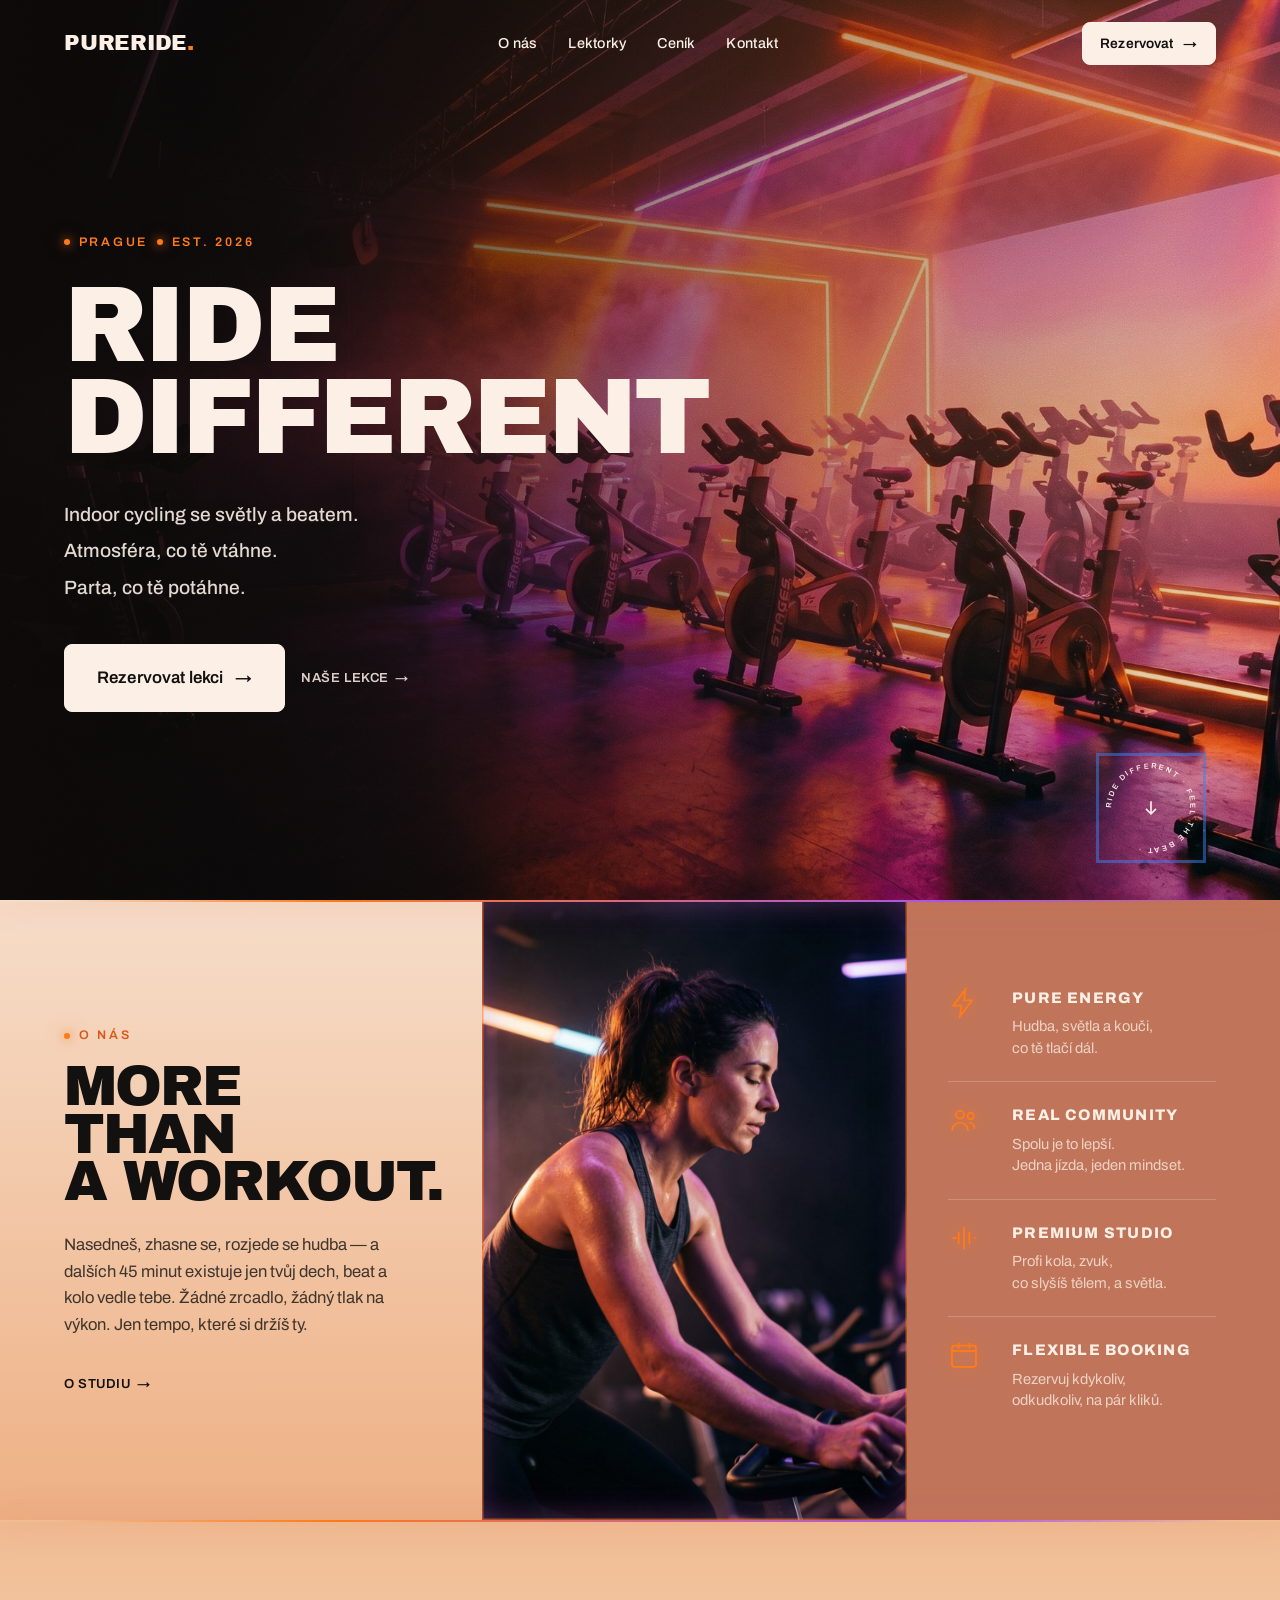
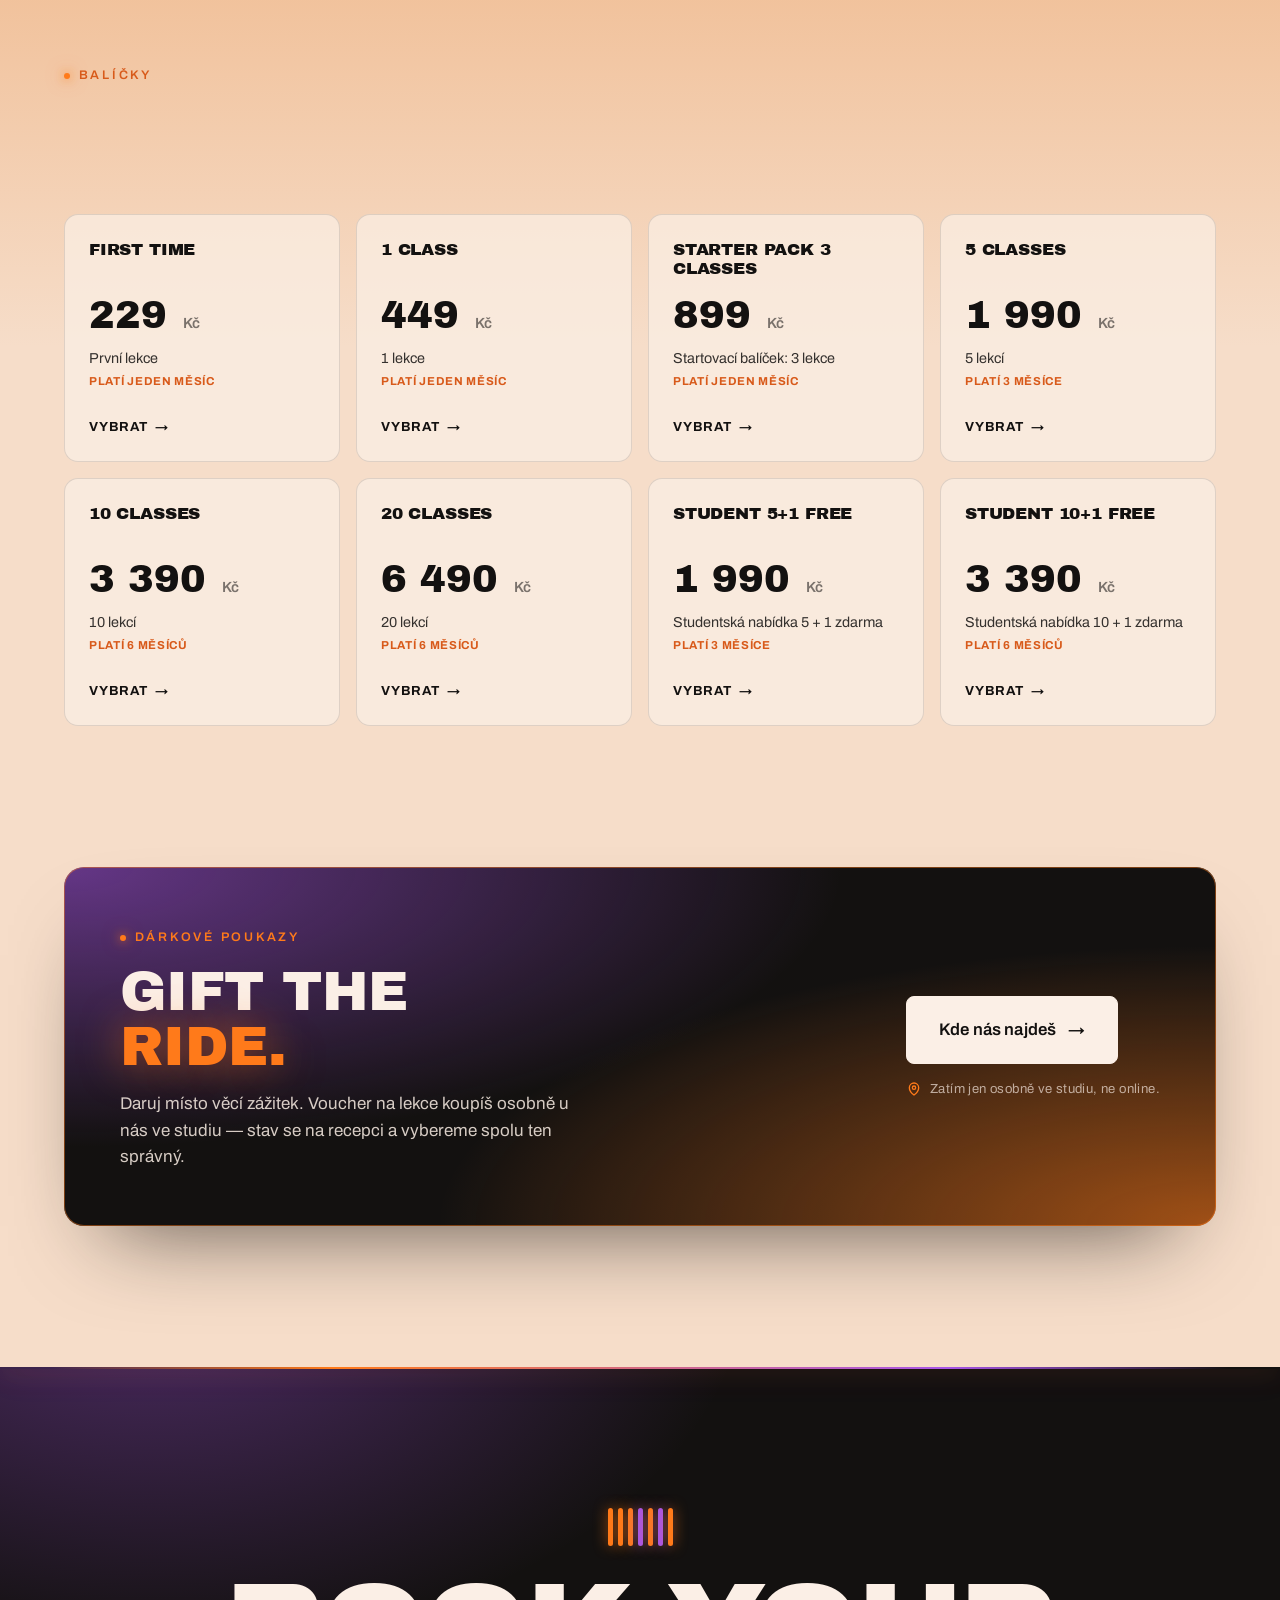
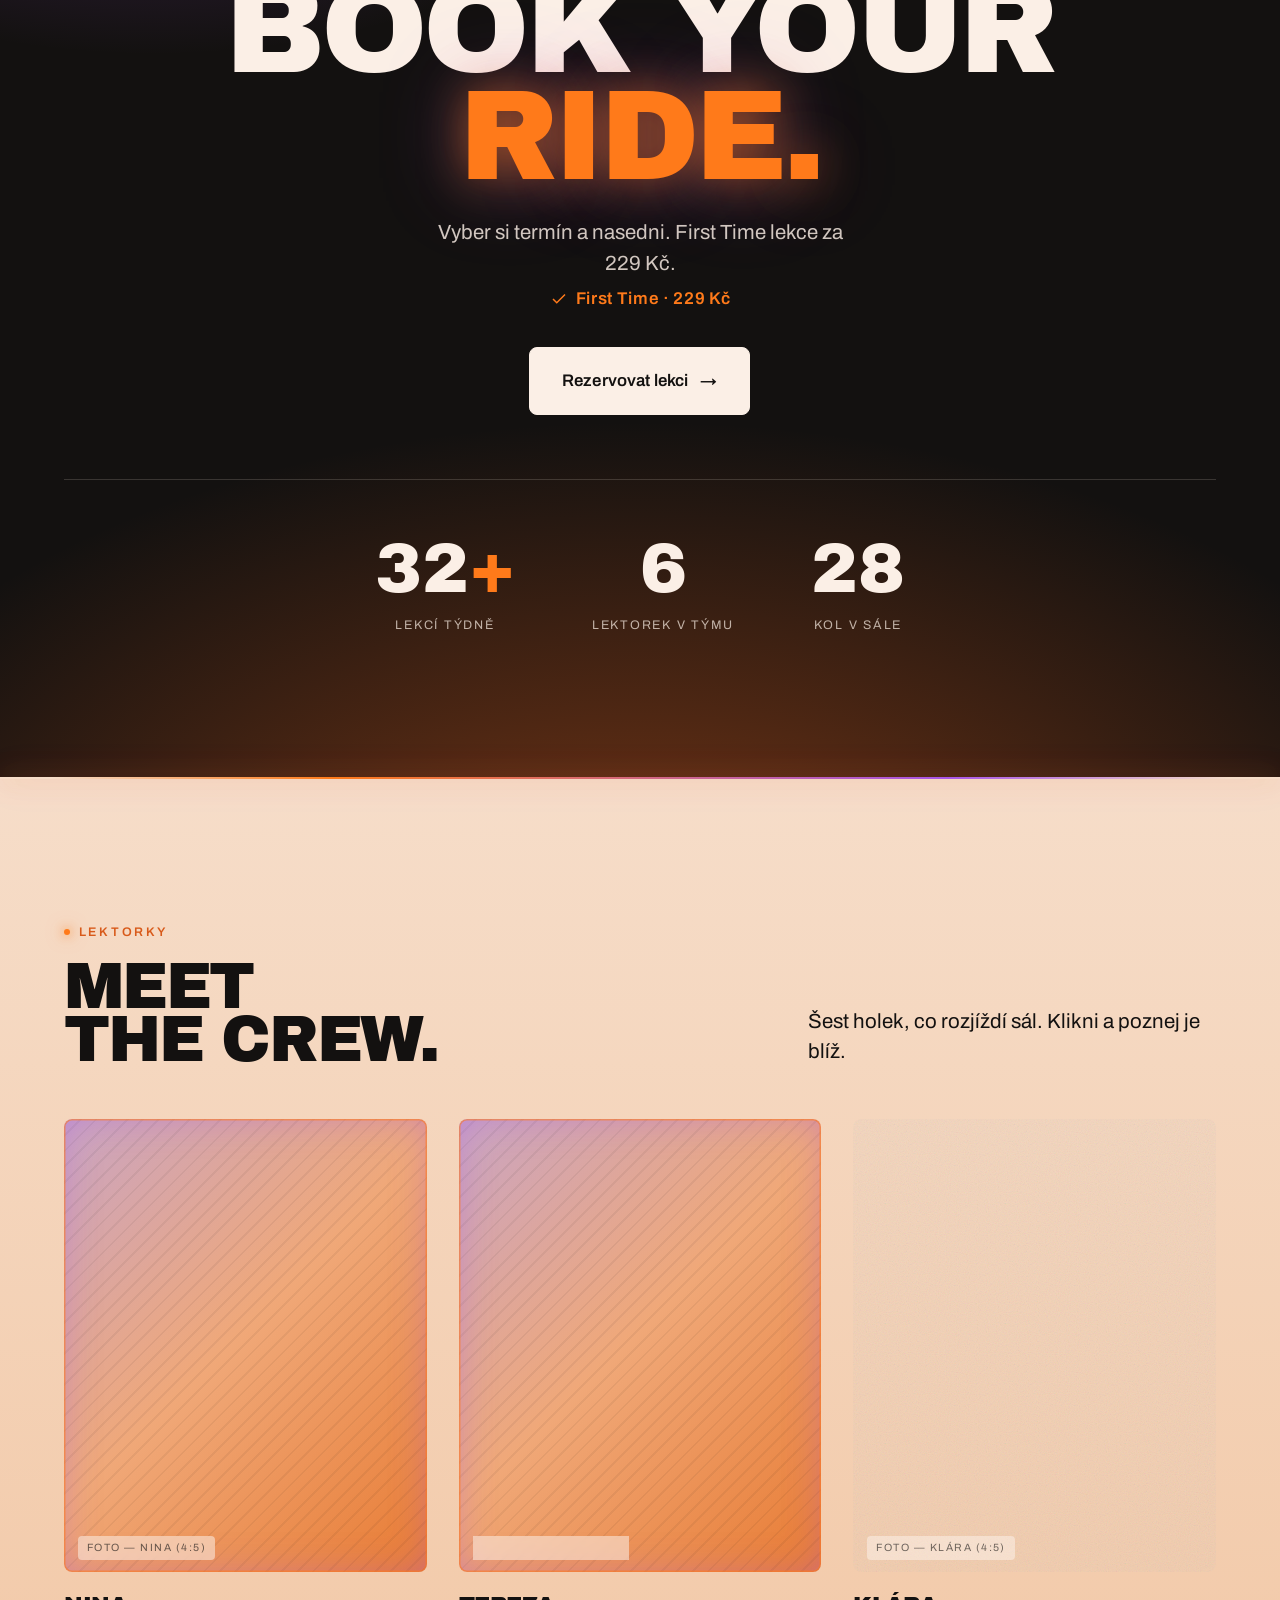
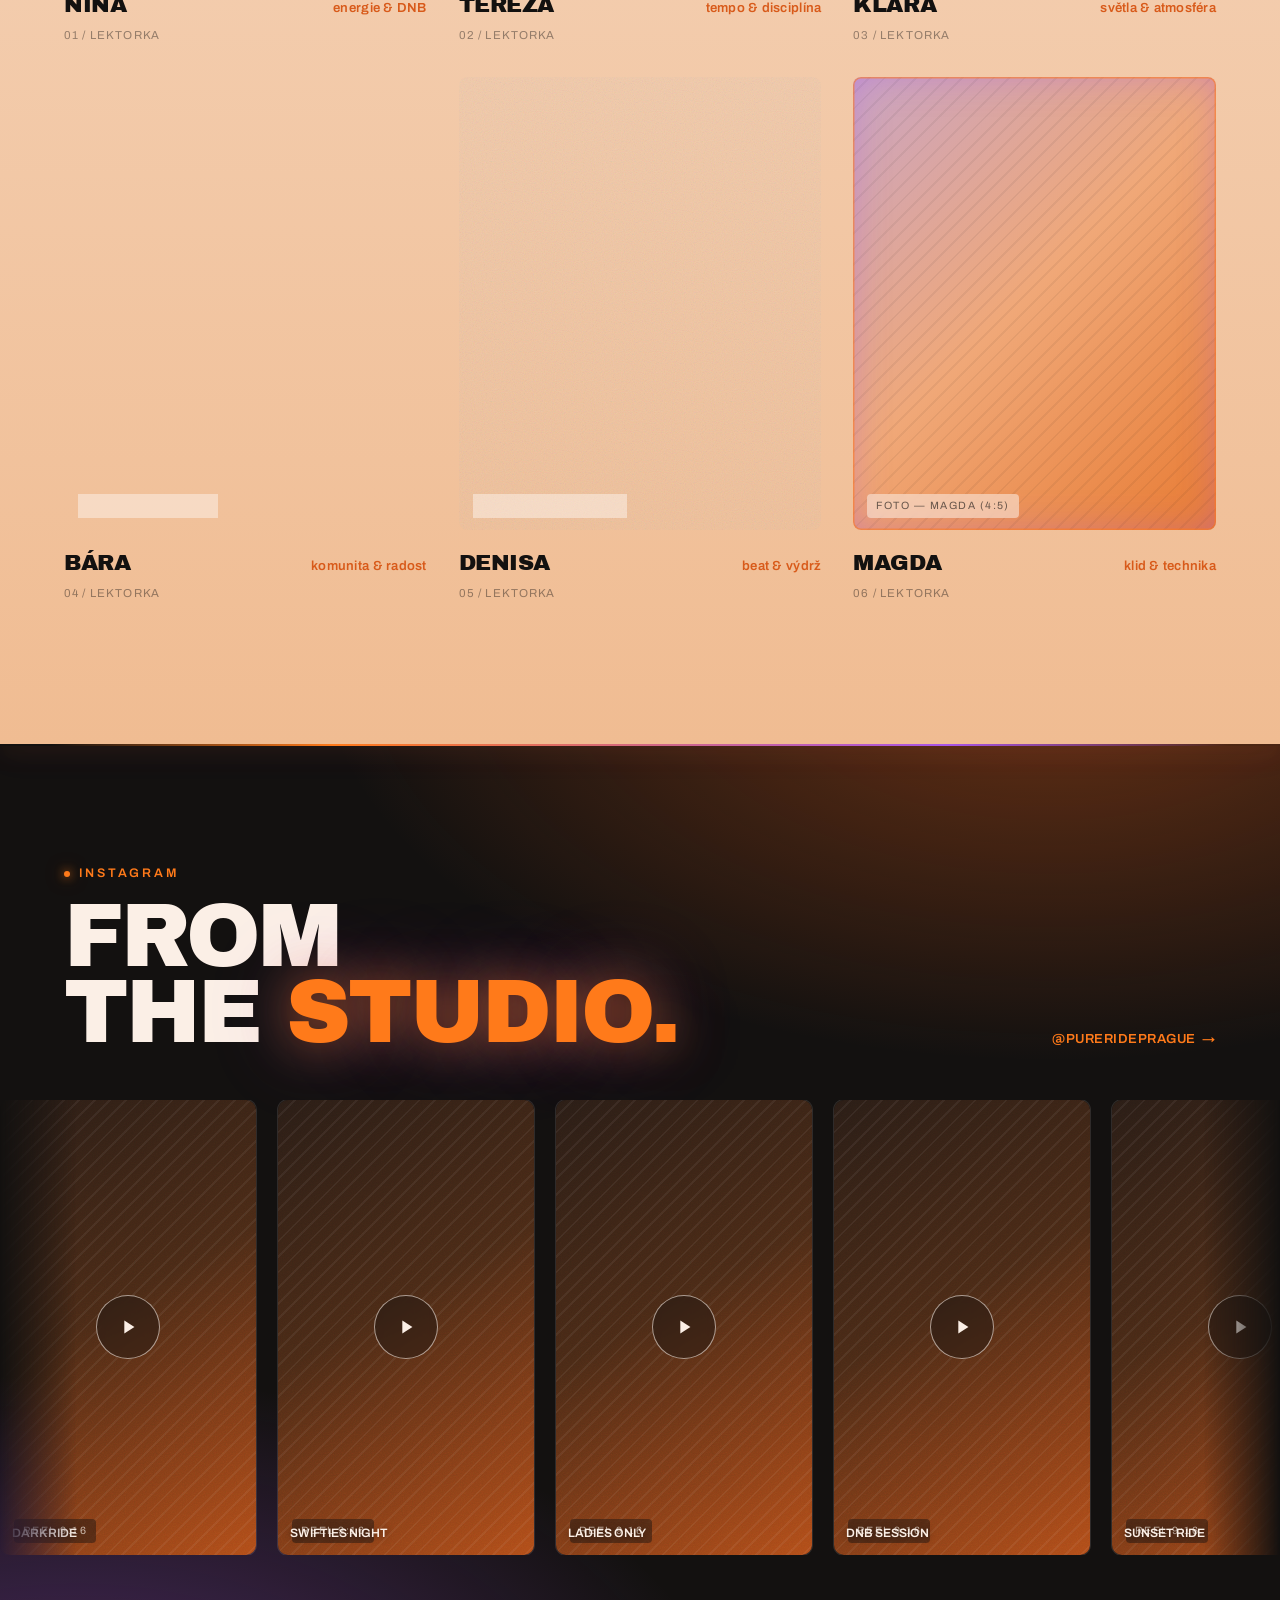
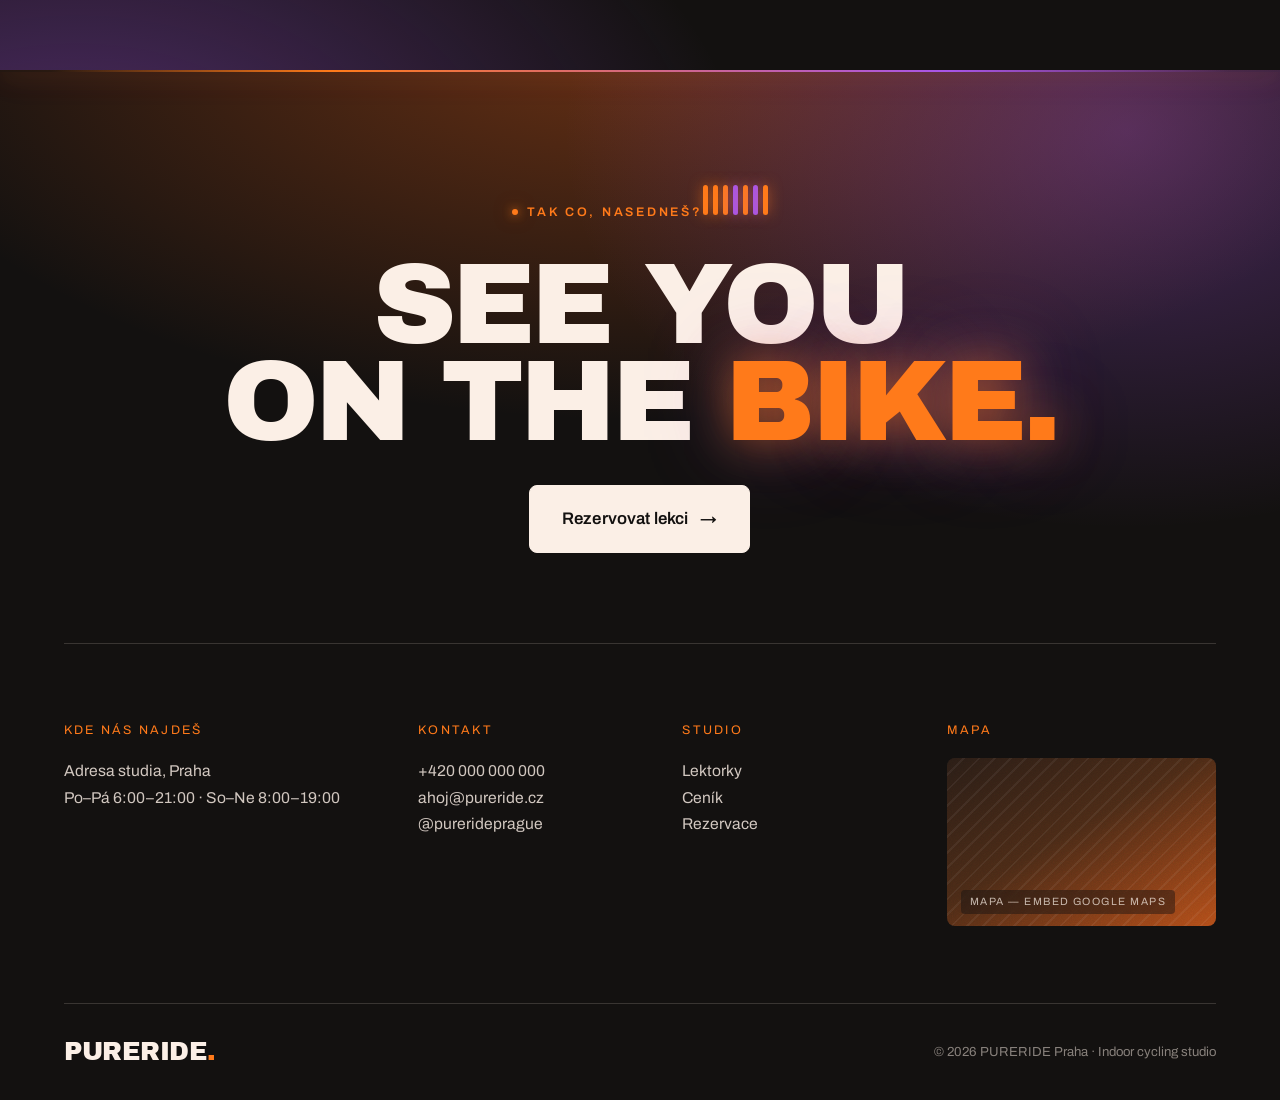
==== commit 40b5f0f7: "voucher pruh pod ceníkem (koupě ve studiu) Co-Authored-By: Claude Opus 4.7 <noreply@anthropic.com>" ====
--- a/index.html
+++ b/index.html
@@ -1 +1 @@
-<!DOCTYPE html><html lang="cs"><head><meta charSet="utf-8"/><meta name="viewport" content="width=device-width, initial-scale=1"/><link rel="stylesheet" href="/_next/static/chunks/048q78eiy1~a8.css" data-precedence="next"/><link rel="preload" as="script" fetchPriority="low" href="/_next/static/chunks/0ht900cau6_ur.js"/><script src="/_next/static/chunks/0dgq26a5_oy.a.js" async=""></script><script src="/_next/static/chunks/0n~dq4kpx9xxx.js" async=""></script><script src="/_next/static/chunks/0174xh3wfsjm1.js" async=""></script><script src="/_next/static/chunks/turbopack-01map0okh_ooy.js" async=""></script><script src="/_next/static/chunks/01xlw8hd842-c.js" async=""></script><script src="/_next/static/chunks/0d3shmwh5_nmn.js" async=""></script><script src="/_next/static/chunks/0ka051yepewro.js" async=""></script><script src="/_next/static/chunks/0fj8ngnw7_l7v.js" async=""></script><link rel="preload" href="https://fonts.googleapis.com/css2?family=Archivo+Black&amp;family=Archivo:wght@400;500;600;700;800&amp;display=swap" as="style"/><link rel="preconnect" href="https://fonts.googleapis.com"/><link rel="preconnect" href="https://fonts.gstatic.com" crossorigin="anonymous"/><title>PURERIDE — Indoor cycling studio Praha</title><meta name="description" content="Indoor cycling se světly a beatem. Atmosféra, co tě vtáhne, a parta, co tě potáhne. První lekce za 229 Kč."/><meta property="og:title" content="PURERIDE — Indoor cycling studio Praha"/><meta property="og:description" content="Indoor cycling se světly a beatem. První lekce za 229 Kč."/><meta property="og:locale" content="cs_CZ"/><meta property="og:type" content="website"/><meta name="twitter:card" content="summary"/><meta name="twitter:title" content="PURERIDE — Indoor cycling studio Praha"/><meta name="twitter:description" content="Indoor cycling se světly a beatem. První lekce za 229 Kč."/><link href="https://fonts.googleapis.com/css2?family=Archivo+Black&amp;family=Archivo:wght@400;500;600;700;800&amp;display=swap" rel="stylesheet"/><script src="/_next/static/chunks/03~yq9q893hmn.js" noModule=""></script></head><body><div hidden=""><!--$--><!--/$--></div><nav class="nav" id="nav"><a href="#hero" class="wordmark">PURERIDE<span class="neon-dot">.</span></a><div class="nav-links"><a href="#o-nas" class="nav-link">O nás</a><a href="#lektorky" class="nav-link">Lektorky</a><a href="#cenik" class="nav-link">Ceník</a><a href="#kontakt" class="nav-link">Kontakt</a></div><a class="btn nav-cta on-dark" href="#rezervace-todo">Rezervovat<!-- --> <span class="arrow">→</span></a><button class="nav-burger" aria-label="Menu" aria-expanded="false"><span></span><span></span><span></span></button></nav><header class="hero" id="hero"><div class="hero-photo"></div><div class="hero-scrim"></div><div class="hero-bg-noise"></div><div class="hero-copy"><div class="hero-copy-inner"><span class="eyebrow on-dark hero-anim s1"><span class="dot"></span>PRAGUE<span class="dot"></span>EST. 2026</span><h1 class="display hero-title"><span class="ln hero-anim s2"><span>RIDE</span></span><span class="ln hero-anim s3"><span>DIFFERENT</span></span></h1><div class="hero-sub hero-anim s4"><p>Indoor cycling se světly a beatem.<br/>Atmosféra, co tě vtáhne.<br/>Parta, co tě potáhne.</p></div><div class="hero-actions hero-anim s5"><a class="btn lg on-dark magnetic" href="#rezervace-todo">Rezervovat lekci<!-- --> <span class="arrow">→</span></a><a class="text-link on-dark" href="#o-nas">Naše lekce<!-- --> <span class="arrow">→</span></a></div></div></div><div class="scroll-cue" aria-hidden="true"><svg class="ring" viewBox="0 0 116 116"><defs><path id="cuepath" d="M58,58 m-44,0 a44,44 0 1,1 88,0 a44,44 0 1,1 -88,0"></path></defs><text><textPath href="#cuepath" startOffset="0">RIDE DIFFERENT · FEEL THE BEAT · </textPath></text></svg><span class="cue-arrow"><svg width="20" height="20" viewBox="0 0 24 24" fill="none" stroke="currentColor" stroke-width="2"><path d="M12 4v15M6 13l6 6 6-6"></path></svg></span></div></header><section class="more" id="o-nas"><div class="more-grid"><div class="more-text"><span class="eyebrow reveal"><span class="dot"></span>O nás</span><h2 class="display reveal d1" style="margin-top:18px">MORE<br/>THAN<br/>A WORKOUT.</h2><p class="more-para reveal d1">Nasedneš, zhasne se, rozjede se hudba — a dalších 45 minut existuje jen tvůj dech, beat a kolo vedle tebe. Žádné zrcadlo, žádný tlak na výkon. Jen tempo, které si držíš ty.</p><a class="text-link reveal d2" href="#lektorky" style="margin-top:36px">O studiu<!-- --> <span class="arrow">→</span></a></div><div class="more-photo"><div class="ph has-photo" style="background:url(/images/about-zone.jpg) center / cover no-repeat, var(--hero-grad)" role="img" aria-label="Cyklistka v sále PURERIDE — ponořená do lekce"></div></div><div class="more-features"><div class="feature reveal"><span class="ic"><svg width="32" height="32" viewBox="0 0 24 24" fill="none" stroke="currentColor" stroke-width="1.4"><path d="M13 2 4 14h6l-1 8 9-12h-6z"></path></svg></span><div><h4>PURE ENERGY</h4><p>Hudba, světla a kouči,<br/>co tě tlačí dál.</p></div></div><div class="feature reveal d1"><span class="ic"><svg width="32" height="32" viewBox="0 0 24 24" fill="none" stroke="currentColor" stroke-width="1.4"><circle cx="9" cy="8" r="3"></circle><circle cx="17" cy="9" r="2.4"></circle><path d="M3 20c0-3.3 2.7-6 6-6s6 2.7 6 6M15.5 14c2.5 0 4.5 2 4.5 4.5"></path></svg></span><div><h4>REAL COMMUNITY</h4><p>Spolu je to lepší.<br/>Jedna jízda, jeden mindset.</p></div></div><div class="feature reveal d2"><span class="ic"><svg width="32" height="32" viewBox="0 0 24 24" fill="none" stroke="currentColor" stroke-width="1.4"><path d="M4 12h2M8 8v8M12 4v16M16 8v8M20 12h0" stroke-linecap="round"></path></svg></span><div><h4>PREMIUM STUDIO</h4><p>Profi kola, zvuk,<br/>co slyšíš tělem, a světla.</p></div></div><div class="feature reveal d3"><span class="ic"><svg width="32" height="32" viewBox="0 0 24 24" fill="none" stroke="currentColor" stroke-width="1.4"><rect x="3" y="5" width="18" height="16" rx="2"></rect><path d="M3 9h18M8 3v4M16 3v4"></path></svg></span><div><h4>FLEXIBLE BOOKING</h4><p>Rezervuj kdykoliv,<br/>odkudkoliv, na pár kliků.</p></div></div></div></div></section><section class="section pricing" id="cenik"><div class="wrap"><div class="sec-head"><div><span class="eyebrow reveal"><span class="dot"></span>Balíčky</span><h2 class="display reveal d1" style="margin-top:16px">PACKAGES.</h2></div><p class="lead muted reveal d2" style="max-width:30ch">Kup balíček, v rezervaci si vyber termín a nasedni.</p></div><div class="pkg-grid"><div class="pkg reveal d1"><h3 class="pkg-name">FIRST TIME</h3><div class="pkg-price">229<!-- --> <small>Kč</small></div><p class="pkg-desc">První lekce</p><p class="pkg-valid">Platí jeden měsíc</p><div class="pkg-cta"><a href="#rezervace-todo">Vybrat<!-- --> <span class="arrow">→</span></a></div></div><div class="pkg reveal d2"><h3 class="pkg-name">1 CLASS</h3><div class="pkg-price">449<!-- --> <small>Kč</small></div><p class="pkg-desc">1 lekce</p><p class="pkg-valid">Platí jeden měsíc</p><div class="pkg-cta"><a href="#rezervace-todo">Vybrat<!-- --> <span class="arrow">→</span></a></div></div><div class="pkg reveal d3"><h3 class="pkg-name">STARTER PACK 3 CLASSES</h3><div class="pkg-price">899<!-- --> <small>Kč</small></div><p class="pkg-desc">Startovací balíček: 3 lekce</p><p class="pkg-valid">Platí jeden měsíc</p><div class="pkg-cta"><a href="#rezervace-todo">Vybrat<!-- --> <span class="arrow">→</span></a></div></div><div class="pkg reveal d1"><h3 class="pkg-name">5 CLASSES</h3><div class="pkg-price">1 990<!-- --> <small>Kč</small></div><p class="pkg-desc">5 lekcí</p><p class="pkg-valid">Platí 3 měsíce</p><div class="pkg-cta"><a href="#rezervace-todo">Vybrat<!-- --> <span class="arrow">→</span></a></div></div><div class="pkg reveal d2"><h3 class="pkg-name">10 CLASSES</h3><div class="pkg-price">3 390<!-- --> <small>Kč</small></div><p class="pkg-desc">10 lekcí</p><p class="pkg-valid">Platí 6 měsíců</p><div class="pkg-cta"><a href="#rezervace-todo">Vybrat<!-- --> <span class="arrow">→</span></a></div></div><div class="pkg reveal d3"><h3 class="pkg-name">20 CLASSES</h3><div class="pkg-price">6 490<!-- --> <small>Kč</small></div><p class="pkg-desc">20 lekcí</p><p class="pkg-valid">Platí 6 měsíců</p><div class="pkg-cta"><a href="#rezervace-todo">Vybrat<!-- --> <span class="arrow">→</span></a></div></div><div class="pkg reveal d1"><h3 class="pkg-name">STUDENT 5+1 FREE</h3><div class="pkg-price">1 990<!-- --> <small>Kč</small></div><p class="pkg-desc">Studentská nabídka 5 + 1 zdarma</p><p class="pkg-valid">Platí 3 měsíce</p><div class="pkg-cta"><a href="#rezervace-todo">Vybrat<!-- --> <span class="arrow">→</span></a></div></div><div class="pkg reveal d2"><h3 class="pkg-name">STUDENT 10+1 FREE</h3><div class="pkg-price">3 390<!-- --> <small>Kč</small></div><p class="pkg-desc">Studentská nabídka 10 + 1 zdarma</p><p class="pkg-valid">Platí 6 měsíců</p><div class="pkg-cta"><a href="#rezervace-todo">Vybrat<!-- --> <span class="arrow">→</span></a></div></div></div></div></section><section class="section book"><div class="streaks" aria-hidden="true"><i></i><i></i><i></i></div><div class="wrap"><div class="eq reveal" aria-hidden="true"><span></span><span></span><span></span><span></span><span></span><span></span><span></span></div><h2 class="display reveal">BOOK YOUR<br/><span class="em">RIDE.</span></h2><p class="lead reveal d1">Vyber si termín a nasedni. First Time lekce za 229 Kč.</p><p class="free reveal d1"><svg width="18" height="18" viewBox="0 0 24 24" fill="none" stroke="currentColor" stroke-width="2"><path d="M20 6 9 17l-5-5"></path></svg>First Time · 229 Kč</p><div class="reveal d2"><a class="btn lg on-dark magnetic" href="#rezervace-todo">Rezervovat lekci<!-- --> <span class="arrow">→</span></a></div><div class="stats"><div class="stat reveal"><div class="num" data-count="32"><span class="val">0</span><span class="plus">+</span></div><div class="lbl">lekcí týdně</div></div><div class="stat reveal d1"><div class="num" data-count="6"><span class="val">0</span></div><div class="lbl">lektorek v týmu</div></div><div class="stat reveal d2"><div class="num" data-count="28"><span class="val">0</span></div><div class="lbl">kol v sále</div></div></div></div></section><section class="section crew" id="lektorky"><div class="wrap"><div class="sec-head"><div><span class="eyebrow reveal"><span class="dot"></span>Lektorky</span><h2 class="display reveal d1" style="margin-top:16px">MEET<br/>THE CREW.</h2></div><p class="lead muted reveal d2" style="max-width:34ch">Šest holek, co rozjíždí sál. Klikni a poznej je blíž.</p></div><div class="crew-grid"><a class="coach reveal" href="/lektorky/nina"><div class="ph" data-label="FOTO — Nina (4:5)"></div><div class="coach-meta"><div><div class="coach-name">Nina</div><div class="num-badge">0<!-- -->1<!-- --> / LEKTORKA</div></div><div class="coach-tag">energie &amp; DNB</div></div></a><a class="coach reveal d1" href="/lektorky/tereza"><div class="ph" data-label="FOTO — Tereza (4:5)"></div><div class="coach-meta"><div><div class="coach-name">Tereza</div><div class="num-badge">0<!-- -->2<!-- --> / LEKTORKA</div></div><div class="coach-tag">tempo &amp; disciplína</div></div></a><a class="coach reveal d2" href="/lektorky/klara"><div class="ph" data-label="FOTO — Klára (4:5)"></div><div class="coach-meta"><div><div class="coach-name">Klára</div><div class="num-badge">0<!-- -->3<!-- --> / LEKTORKA</div></div><div class="coach-tag">světla &amp; atmosféra</div></div></a><a class="coach reveal" href="/lektorky/bara"><div class="ph" data-label="FOTO — Bára (4:5)"></div><div class="coach-meta"><div><div class="coach-name">Bára</div><div class="num-badge">0<!-- -->4<!-- --> / LEKTORKA</div></div><div class="coach-tag">komunita &amp; radost</div></div></a><a class="coach reveal d1" href="/lektorky/denisa"><div class="ph" data-label="FOTO — Denisa (4:5)"></div><div class="coach-meta"><div><div class="coach-name">Denisa</div><div class="num-badge">0<!-- -->5<!-- --> / LEKTORKA</div></div><div class="coach-tag">beat &amp; výdrž</div></div></a><a class="coach reveal d2" href="/lektorky/magda"><div class="ph" data-label="FOTO — Magda (4:5)"></div><div class="coach-meta"><div><div class="coach-name">Magda</div><div class="num-badge">0<!-- -->6<!-- --> / LEKTORKA</div></div><div class="coach-tag">klid &amp; technika</div></div></a></div></div></section><section class="insta" id="instagram"><div class="streaks" aria-hidden="true"><i></i><i></i><i></i></div><div class="wrap"><div><span class="eyebrow on-dark reveal"><span class="dot"></span>Instagram</span><h2 class="display reveal d1" style="margin-top:14px">FROM<br/>THE <span class="em">STUDIO.</span></h2></div><a class="text-link reveal d2" style="color:var(--neon)" href="https://instagram.com/" target="_blank" rel="noopener noreferrer">@purerideprague<!-- --> <span class="arrow">→</span></a></div><div class="marquee-track"><div class="marquee"><div class="reel" role="button" tabindex="0" aria-pressed="false"><div class="ph dark reel-slot" data-label="REEL 9:16"></div><span class="play"><svg width="22" height="22" viewBox="0 0 24 24" fill="currentColor"><path d="M8 5v14l11-7z"></path></svg></span><span class="tag">DARK RIDE</span></div><div class="reel" role="button" tabindex="0" aria-pressed="false"><div class="ph dark reel-slot" data-label="REEL 9:16"></div><span class="play"><svg width="22" height="22" viewBox="0 0 24 24" fill="currentColor"><path d="M8 5v14l11-7z"></path></svg></span><span class="tag">SWIFTIES NIGHT</span></div><div class="reel" role="button" tabindex="0" aria-pressed="false"><div class="ph dark reel-slot" data-label="REEL 9:16"></div><span class="play"><svg width="22" height="22" viewBox="0 0 24 24" fill="currentColor"><path d="M8 5v14l11-7z"></path></svg></span><span class="tag">LADIES ONLY</span></div><div class="reel" role="button" tabindex="0" aria-pressed="false"><div class="ph dark reel-slot" data-label="REEL 9:16"></div><span class="play"><svg width="22" height="22" viewBox="0 0 24 24" fill="currentColor"><path d="M8 5v14l11-7z"></path></svg></span><span class="tag">DNB SESSION</span></div><div class="reel" role="button" tabindex="0" aria-pressed="false"><div class="ph dark reel-slot" data-label="REEL 9:16"></div><span class="play"><svg width="22" height="22" viewBox="0 0 24 24" fill="currentColor"><path d="M8 5v14l11-7z"></path></svg></span><span class="tag">SUNSET RIDE</span></div><div class="reel" role="button" tabindex="0" aria-pressed="false"><div class="ph dark reel-slot" data-label="REEL 9:16"></div><span class="play"><svg width="22" height="22" viewBox="0 0 24 24" fill="currentColor"><path d="M8 5v14l11-7z"></path></svg></span><span class="tag">BIRTHDAY RIDE</span></div><div class="reel" role="button" tabindex="0" aria-pressed="false"><div class="ph dark reel-slot" data-label="REEL 9:16"></div><span class="play"><svg width="22" height="22" viewBox="0 0 24 24" fill="currentColor"><path d="M8 5v14l11-7z"></path></svg></span><span class="tag">OLDIES PARTY</span></div><div class="reel" role="button" tabindex="0" aria-pressed="false"><div class="ph dark reel-slot" data-label="REEL 9:16"></div><span class="play"><svg width="22" height="22" viewBox="0 0 24 24" fill="currentColor"><path d="M8 5v14l11-7z"></path></svg></span><span class="tag">COMMUNITY</span></div><div class="reel" role="button" tabindex="0" aria-pressed="false"><div class="ph dark reel-slot" data-label="REEL 9:16"></div><span class="play"><svg width="22" height="22" viewBox="0 0 24 24" fill="currentColor"><path d="M8 5v14l11-7z"></path></svg></span><span class="tag">DARK RIDE</span></div><div class="reel" role="button" tabindex="0" aria-pressed="false"><div class="ph dark reel-slot" data-label="REEL 9:16"></div><span class="play"><svg width="22" height="22" viewBox="0 0 24 24" fill="currentColor"><path d="M8 5v14l11-7z"></path></svg></span><span class="tag">SWIFTIES NIGHT</span></div><div class="reel" role="button" tabindex="0" aria-pressed="false"><div class="ph dark reel-slot" data-label="REEL 9:16"></div><span class="play"><svg width="22" height="22" viewBox="0 0 24 24" fill="currentColor"><path d="M8 5v14l11-7z"></path></svg></span><span class="tag">LADIES ONLY</span></div><div class="reel" role="button" tabindex="0" aria-pressed="false"><div class="ph dark reel-slot" data-label="REEL 9:16"></div><span class="play"><svg width="22" height="22" viewBox="0 0 24 24" fill="currentColor"><path d="M8 5v14l11-7z"></path></svg></span><span class="tag">DNB SESSION</span></div><div class="reel" role="button" tabindex="0" aria-pressed="false"><div class="ph dark reel-slot" data-label="REEL 9:16"></div><span class="play"><svg width="22" height="22" viewBox="0 0 24 24" fill="currentColor"><path d="M8 5v14l11-7z"></path></svg></span><span class="tag">SUNSET RIDE</span></div><div class="reel" role="button" tabindex="0" aria-pressed="false"><div class="ph dark reel-slot" data-label="REEL 9:16"></div><span class="play"><svg width="22" height="22" viewBox="0 0 24 24" fill="currentColor"><path d="M8 5v14l11-7z"></path></svg></span><span class="tag">BIRTHDAY RIDE</span></div><div class="reel" role="button" tabindex="0" aria-pressed="false"><div class="ph dark reel-slot" data-label="REEL 9:16"></div><span class="play"><svg width="22" height="22" viewBox="0 0 24 24" fill="currentColor"><path d="M8 5v14l11-7z"></path></svg></span><span class="tag">OLDIES PARTY</span></div><div class="reel" role="button" tabindex="0" aria-pressed="false"><div class="ph dark reel-slot" data-label="REEL 9:16"></div><span class="play"><svg width="22" height="22" viewBox="0 0 24 24" fill="currentColor"><path d="M8 5v14l11-7z"></path></svg></span><span class="tag">COMMUNITY</span></div></div></div></section><footer class="foot" id="kontakt"><div class="streaks" aria-hidden="true"><i></i><i></i><i></i></div><div class="wrap"><div class="cta-band"><span class="eyebrow on-dark reveal"><span class="dot"></span>Tak co, nasedneš?</span><div class="eq reveal d1" aria-hidden="true"><span></span><span></span><span></span><span></span><span></span><span></span><span></span></div><h2 class="display reveal d1" style="margin-top:16px">SEE YOU<br/>ON THE <span class="em">BIKE.</span></h2><div class="reveal d2" style="margin-top:34px"><a class="btn lg on-dark magnetic" href="#rezervace-todo">Rezervovat lekci<!-- --> <span class="arrow">→</span></a></div></div><div class="foot-grid"><div><h5>Kde nás najdeš</h5><p>Adresa studia, Praha</p><p>Po–Pá 6:00–21:00 · So–Ne 8:00–19:00</p></div><div><h5>Kontakt</h5><p><a href="tel:+420000000000">+420 000 000 000</a></p><p><a href="mailto:ahoj@pureride.cz">ahoj@pureride.cz</a></p><p><a href="https://instagram.com/" target="_blank" rel="noopener noreferrer">@purerideprague</a></p></div><div><h5>Studio</h5><p><a href="#lektorky">Lektorky</a></p><p><a href="#cenik">Ceník</a></p><p><a href="#rezervace-todo">Rezervace</a></p></div><div><h5>Mapa</h5><div class="ph dark foot-map" data-label="MAPA — embed Google Maps"></div></div></div><div class="foot-bottom"><span class="wordmark">PURERIDE<span style="color:var(--neon)">.</span></span><span class="legal">© 2026 PURERIDE Praha · Indoor cycling studio</span></div></div></footer><!--$--><!--/$--><script src="/_next/static/chunks/0ht900cau6_ur.js" id="_R_" async=""></script><script>(self.__next_f=self.__next_f||[]).push([0])</script><script>self.__next_f.push([1,"1:\"$Sreact.fragment\"\n2:I[39756,[\"/_next/static/chunks/01xlw8hd842-c.js\",\"/_next/static/chunks/0d3shmwh5_nmn.js\"],\"default\"]\n3:I[37457,[\"/_next/static/chunks/01xlw8hd842-c.js\",\"/_next/static/chunks/0d3shmwh5_nmn.js\"],\"default\"]\n4:I[22016,[\"/_next/static/chunks/01xlw8hd842-c.js\",\"/_next/static/chunks/0d3shmwh5_nmn.js\",\"/_next/static/chunks/0ka051yepewro.js\"],\"\"]\n5:I[84834,[\"/_next/static/chunks/01xlw8hd842-c.js\",\"/_next/static/chunks/0d3shmwh5_nmn.js\",\"/_next/static/chunks/0fj8ngnw7_l7v.js\"],\"default\"]\n12:I[68027,[\"/_next/static/chunks/01xlw8hd842-c.js\",\"/_next/static/chunks/0d3shmwh5_nmn.js\"],\"default\",1]\n:HL[\"/_next/static/chunks/048q78eiy1~a8.css\",\"style\"]\n:HL[\"https://fonts.googleapis.com/css2?family=Archivo+Black\u0026family=Archivo:wght@400;500;600;700;800\u0026display=swap\",\"style\"]\n"])</script><script>self.__next_f.push([1,"0:{\"P\":null,\"c\":[\"\",\"\"],\"q\":\"\",\"i\":false,\"f\":[[[\"\",{\"children\":[\"__PAGE__\",{}]},\"$undefined\",\"$undefined\",16],[[\"$\",\"$1\",\"c\",{\"children\":[[[\"$\",\"link\",\"0\",{\"rel\":\"stylesheet\",\"href\":\"/_next/static/chunks/048q78eiy1~a8.css\",\"precedence\":\"next\",\"crossOrigin\":\"$undefined\",\"nonce\":\"$undefined\"}],[\"$\",\"script\",\"script-0\",{\"src\":\"/_next/static/chunks/01xlw8hd842-c.js\",\"async\":true,\"nonce\":\"$undefined\"}],[\"$\",\"script\",\"script-1\",{\"src\":\"/_next/static/chunks/0d3shmwh5_nmn.js\",\"async\":true,\"nonce\":\"$undefined\"}]],[\"$\",\"html\",null,{\"lang\":\"cs\",\"children\":[[\"$\",\"head\",null,{\"children\":[[\"$\",\"link\",null,{\"rel\":\"preconnect\",\"href\":\"https://fonts.googleapis.com\"}],[\"$\",\"link\",null,{\"rel\":\"preconnect\",\"href\":\"https://fonts.gstatic.com\",\"crossOrigin\":\"anonymous\"}],[\"$\",\"link\",null,{\"href\":\"https://fonts.googleapis.com/css2?family=Archivo+Black\u0026family=Archivo:wght@400;500;600;700;800\u0026display=swap\",\"rel\":\"stylesheet\"}]]}],[\"$\",\"body\",null,{\"children\":[\"$\",\"$L2\",null,{\"parallelRouterKey\":\"children\",\"error\":\"$undefined\",\"errorStyles\":\"$undefined\",\"errorScripts\":\"$undefined\",\"template\":[\"$\",\"$L3\",null,{}],\"templateStyles\":\"$undefined\",\"templateScripts\":\"$undefined\",\"notFound\":[[\"$\",\"section\",null,{\"className\":\"min-h-[60vh] flex items-center justify-center\",\"children\":[\"$\",\"div\",null,{\"className\":\"text-center\",\"children\":[[\"$\",\"p\",null,{\"className\":\"text-sm font-medium text-secondary uppercase tracking-widest mb-4\",\"children\":\"404\"}],[\"$\",\"h1\",null,{\"className\":\"font-display text-4xl font-bold mb-4\",\"children\":\"Stránka nenalezena\"}],[\"$\",\"p\",null,{\"className\":\"text-secondary mb-8\",\"children\":\"Tato stránka neexistuje nebo byla přesunuta.\"}],[\"$\",\"$L4\",null,{\"href\":\"/\",\"className\":\"inline-flex items-center px-6 py-3 bg-primary text-white hover:bg-primary/90 transition-colors\",\"children\":\"Zpět na úvodní stránku\"}]]}]}],[]],\"forbidden\":\"$undefined\",\"unauthorized\":\"$undefined\"}]}]]}]]}],{\"children\":[[\"$\",\"$1\",\"c\",{\"children\":[[[\"$\",\"$L5\",null,{}],[\"$\",\"header\",null,{\"className\":\"hero\",\"id\":\"hero\",\"children\":[[\"$\",\"div\",null,{\"className\":\"hero-photo\"}],[\"$\",\"div\",null,{\"className\":\"hero-scrim\"}],[\"$\",\"div\",null,{\"className\":\"hero-bg-noise\"}],[\"$\",\"div\",null,{\"className\":\"hero-copy\",\"children\":[\"$\",\"div\",null,{\"className\":\"hero-copy-inner\",\"children\":[[\"$\",\"span\",null,{\"className\":\"eyebrow on-dark hero-anim s1\",\"children\":[[\"$\",\"span\",null,{\"className\":\"dot\"}],\"PRAGUE\",[\"$\",\"span\",null,{\"className\":\"dot\"}],\"EST. 2026\"]}],[\"$\",\"h1\",null,{\"className\":\"display hero-title\",\"children\":[[\"$\",\"span\",\"RIDE\",{\"className\":\"ln hero-anim s2\",\"children\":[\"$\",\"span\",null,{\"children\":\"RIDE\"}]}],[\"$\",\"span\",\"DIFFERENT\",{\"className\":\"ln hero-anim s3\",\"children\":[\"$\",\"span\",null,{\"children\":\"DIFFERENT\"}]}]]}],[\"$\",\"div\",null,{\"className\":\"hero-sub hero-anim s4\",\"children\":[\"$\",\"p\",null,{\"children\":[[\"$\",\"$1\",\"0\",{\"children\":[\"Indoor cycling se světly a beatem.\",[\"$\",\"br\",null,{}]]}],[\"$\",\"$1\",\"1\",{\"children\":[\"Atmosféra, co tě vtáhne.\",[\"$\",\"br\",null,{}]]}],[\"$\",\"$1\",\"2\",{\"children\":[\"Parta, co tě potáhne.\",false]}]]}]}],[\"$\",\"div\",null,{\"className\":\"hero-actions hero-anim s5\",\"children\":[[\"$\",\"a\",null,{\"className\":\"btn lg on-dark magnetic\",\"href\":\"#rezervace-todo\",\"children\":[\"Rezervovat lekci\",\" \",[\"$\",\"span\",null,{\"className\":\"arrow\",\"children\":\"→\"}]]}],[\"$\",\"a\",null,{\"className\":\"text-link on-dark\",\"href\":\"#o-nas\",\"children\":[\"Naše lekce\",\" \",[\"$\",\"span\",null,{\"className\":\"arrow\",\"children\":\"→\"}]]}]]}]]}]}],[\"$\",\"div\",null,{\"className\":\"scroll-cue\",\"aria-hidden\":\"true\",\"children\":[[\"$\",\"svg\",null,{\"className\":\"ring\",\"viewBox\":\"0 0 116 116\",\"children\":[[\"$\",\"defs\",null,{\"children\":[\"$\",\"path\",null,{\"id\":\"cuepath\",\"d\":\"M58,58 m-44,0 a44,44 0 1,1 88,0 a44,44 0 1,1 -88,0\"}]}],[\"$\",\"text\",null,{\"children\":[\"$\",\"textPath\",null,{\"href\":\"#cuepath\",\"startOffset\":\"0\",\"children\":\"RIDE DIFFERENT · FEEL THE BEAT · \"}]}]]}],[\"$\",\"span\",null,{\"className\":\"cue-arrow\",\"children\":[\"$\",\"svg\",null,{\"width\":\"20\",\"height\":\"20\",\"viewBox\":\"0 0 24 24\",\"fill\":\"none\",\"stroke\":\"currentColor\",\"strokeWidth\":\"2\",\"children\":[\"$\",\"path\",null,{\"d\":\"M12 4v15M6 13l6 6 6-6\"}]}]}]]}]]}],[\"$\",\"section\",null,{\"className\":\"more\",\"id\":\"o-nas\",\"children\":[\"$\",\"div\",null,{\"className\":\"more-grid\",\"children\":[[\"$\",\"div\",null,{\"className\":\"more-text\",\"children\":[[\"$\",\"span\",null,{\"className\":\"eyebrow reveal\",\"children\":[[\"$\",\"span\",null,{\"className\":\"dot\"}],\"O nás\"]}],[\"$\",\"h2\",null,{\"className\":\"display reveal d1\",\"style\":{\"marginTop\":18},\"children\":[[\"$\",\"$1\",\"0\",{\"children\":[\"MORE\",[\"$\",\"br\",null,{}]]}],[\"$\",\"$1\",\"1\",{\"children\":[\"THAN\",[\"$\",\"br\",null,{}]]}],[\"$\",\"$1\",\"2\",{\"children\":[\"A WORKOUT.\",false]}]]}],[\"$\",\"p\",null,{\"className\":\"more-para reveal d1\",\"children\":\"Nasedneš, zhasne se, rozjede se hudba — a dalších 45 minut existuje jen tvůj dech, beat a kolo vedle tebe. Žádné zrcadlo, žádný tlak na výkon. Jen tempo, které si držíš ty.\"}],[\"$\",\"a\",null,{\"className\":\"text-link reveal d2\",\"href\":\"#lektorky\",\"style\":{\"marginTop\":36},\"children\":[\"O studiu\",\" \",\"$L6\"]}]]}],\"$L7\",\"$L8\"]}]}],\"$L9\",\"$La\",\"$Lb\",\"$Lc\",\"$Ld\",\"$Le\"],[\"$Lf\"],\"$L10\"]}],{},null,false,null]},null,false,null],\"$L11\",false]],\"m\":\"$undefined\",\"G\":[\"$12\",[\"$L13\"]],\"S\":true,\"h\":null,\"s\":\"$undefined\",\"l\":\"$undefined\",\"p\":\"$undefined\",\"d\":\"$undefined\",\"b\":\"Ni7uLBVaQnlDv9a66JCEI\"}\n"])</script><script>self.__next_f.push([1,"15:I[88773,[\"/_next/static/chunks/01xlw8hd842-c.js\",\"/_next/static/chunks/0d3shmwh5_nmn.js\",\"/_next/static/chunks/0fj8ngnw7_l7v.js\"],\"default\"]\n16:I[97866,[\"/_next/static/chunks/01xlw8hd842-c.js\",\"/_next/static/chunks/0d3shmwh5_nmn.js\",\"/_next/static/chunks/0fj8ngnw7_l7v.js\"],\"default\"]\n17:I[97367,[\"/_next/static/chunks/01xlw8hd842-c.js\",\"/_next/static/chunks/0d3shmwh5_nmn.js\"],\"OutletBoundary\"]\n18:\"$Sreact.suspense\"\n1a:I[97367,[\"/_next/static/chunks/01xlw8hd842-c.js\",\"/_next/static/chunks/0d3shmwh5_nmn.js\"],\"ViewportBoundary\"]\n1c:I[97367,[\"/_next/static/chunks/01xlw8hd842-c.js\",\"/_next/static/chunks/0d3shmwh5_nmn.js\"],\"MetadataBoundary\"]\n6:[\"$\",\"span\",null,{\"className\":\"arrow\",\"children\":\"→\"}]\n7:[\"$\",\"div\",null,{\"className\":\"more-photo\",\"children\":[\"$\",\"div\",null,{\"className\":\"ph has-photo\",\"data-label\":\"$undefined\",\"style\":{\"background\":\"url(/images/about-zone.jpg) center / cover no-repeat, var(--hero-grad)\"},\"role\":\"img\",\"aria-label\":\"Cyklistka v sále PURERIDE — ponořená do lekce\"}]}]\n"])</script><script>self.__next_f.push([1,"8:[\"$\",\"div\",null,{\"className\":\"more-features\",\"children\":[[\"$\",\"div\",\"PURE ENERGY\",{\"className\":\"feature reveal\",\"children\":[[\"$\",\"span\",null,{\"className\":\"ic\",\"children\":[\"$\",\"svg\",\"0\",{\"width\":\"32\",\"height\":\"32\",\"viewBox\":\"0 0 24 24\",\"fill\":\"none\",\"stroke\":\"currentColor\",\"strokeWidth\":\"1.4\",\"children\":[\"$\",\"path\",null,{\"d\":\"M13 2 4 14h6l-1 8 9-12h-6z\"}]}]}],[\"$\",\"div\",null,{\"children\":[[\"$\",\"h4\",null,{\"children\":\"PURE ENERGY\"}],[\"$\",\"p\",null,{\"children\":[[\"$\",\"$1\",\"0\",{\"children\":[\"Hudba, světla a kouči,\",[\"$\",\"br\",null,{}]]}],[\"$\",\"$1\",\"1\",{\"children\":[\"co tě tlačí dál.\",false]}]]}]]}]]}],[\"$\",\"div\",\"REAL COMMUNITY\",{\"className\":\"feature reveal d1\",\"children\":[[\"$\",\"span\",null,{\"className\":\"ic\",\"children\":[\"$\",\"svg\",\"1\",{\"width\":\"32\",\"height\":\"32\",\"viewBox\":\"0 0 24 24\",\"fill\":\"none\",\"stroke\":\"currentColor\",\"strokeWidth\":\"1.4\",\"children\":[[\"$\",\"circle\",null,{\"cx\":\"9\",\"cy\":\"8\",\"r\":\"3\"}],[\"$\",\"circle\",null,{\"cx\":\"17\",\"cy\":\"9\",\"r\":\"2.4\"}],[\"$\",\"path\",null,{\"d\":\"M3 20c0-3.3 2.7-6 6-6s6 2.7 6 6M15.5 14c2.5 0 4.5 2 4.5 4.5\"}]]}]}],[\"$\",\"div\",null,{\"children\":[[\"$\",\"h4\",null,{\"children\":\"REAL COMMUNITY\"}],[\"$\",\"p\",null,{\"children\":[[\"$\",\"$1\",\"0\",{\"children\":[\"Spolu je to lepší.\",[\"$\",\"br\",null,{}]]}],[\"$\",\"$1\",\"1\",{\"children\":[\"Jedna jízda, jeden mindset.\",false]}]]}]]}]]}],[\"$\",\"div\",\"PREMIUM STUDIO\",{\"className\":\"feature reveal d2\",\"children\":[[\"$\",\"span\",null,{\"className\":\"ic\",\"children\":[\"$\",\"svg\",\"2\",{\"width\":\"32\",\"height\":\"32\",\"viewBox\":\"0 0 24 24\",\"fill\":\"none\",\"stroke\":\"currentColor\",\"strokeWidth\":\"1.4\",\"children\":[\"$\",\"path\",null,{\"d\":\"M4 12h2M8 8v8M12 4v16M16 8v8M20 12h0\",\"strokeLinecap\":\"round\"}]}]}],[\"$\",\"div\",null,{\"children\":[[\"$\",\"h4\",null,{\"children\":\"PREMIUM STUDIO\"}],[\"$\",\"p\",null,{\"children\":[[\"$\",\"$1\",\"0\",{\"children\":[\"Profi kola, zvuk,\",[\"$\",\"br\",null,{}]]}],[\"$\",\"$1\",\"1\",{\"children\":[\"co slyšíš tělem, a světla.\",false]}]]}]]}]]}],[\"$\",\"div\",\"FLEXIBLE BOOKING\",{\"className\":\"feature reveal d3\",\"children\":[[\"$\",\"span\",null,{\"className\":\"ic\",\"children\":[\"$\",\"svg\",\"3\",{\"width\":\"32\",\"height\":\"32\",\"viewBox\":\"0 0 24 24\",\"fill\":\"none\",\"stroke\":\"currentColor\",\"strokeWidth\":\"1.4\",\"children\":[[\"$\",\"rect\",null,{\"x\":\"3\",\"y\":\"5\",\"width\":\"18\",\"height\":\"16\",\"rx\":\"2\"}],[\"$\",\"path\",null,{\"d\":\"M3 9h18M8 3v4M16 3v4\"}]]}]}],[\"$\",\"div\",null,{\"children\":[[\"$\",\"h4\",null,{\"children\":\"FLEXIBLE BOOKING\"}],[\"$\",\"p\",null,{\"children\":[[\"$\",\"$1\",\"0\",{\"children\":[\"Rezervuj kdykoliv,\",[\"$\",\"br\",null,{}]]}],[\"$\",\"$1\",\"1\",{\"children\":[\"odkudkoliv, na pár kliků.\",false]}]]}]]}]]}]]}]\n"])</script><script>self.__next_f.push([1,"9:[\"$\",\"section\",null,{\"className\":\"section pricing\",\"id\":\"cenik\",\"children\":[\"$\",\"div\",null,{\"className\":\"wrap\",\"children\":[[\"$\",\"div\",null,{\"className\":\"sec-head\",\"children\":[[\"$\",\"div\",null,{\"children\":[[\"$\",\"span\",null,{\"className\":\"eyebrow reveal\",\"children\":[[\"$\",\"span\",null,{\"className\":\"dot\"}],\"Balíčky\"]}],[\"$\",\"h2\",null,{\"className\":\"display reveal d1\",\"style\":{\"marginTop\":16},\"children\":\"PACKAGES.\"}]]}],[\"$\",\"p\",null,{\"className\":\"lead muted reveal d2\",\"style\":{\"maxWidth\":\"30ch\"},\"children\":\"Kup balíček, v rezervaci si vyber termín a nasedni.\"}]]}],[\"$\",\"div\",null,{\"className\":\"pkg-grid\",\"children\":[[\"$\",\"div\",\"FIRST TIME\",{\"className\":\"pkg reveal d1\",\"children\":[[\"$\",\"h3\",null,{\"className\":\"pkg-name\",\"children\":\"FIRST TIME\"}],[\"$\",\"div\",null,{\"className\":\"pkg-price\",\"children\":[\"229\",\" \",[\"$\",\"small\",null,{\"children\":\"Kč\"}]]}],[\"$\",\"p\",null,{\"className\":\"pkg-desc\",\"children\":\"První lekce\"}],[\"$\",\"p\",null,{\"className\":\"pkg-valid\",\"children\":\"Platí jeden měsíc\"}],[\"$\",\"div\",null,{\"className\":\"pkg-cta\",\"children\":[\"$\",\"a\",null,{\"href\":\"#rezervace-todo\",\"children\":[\"Vybrat\",\" \",[\"$\",\"span\",null,{\"className\":\"arrow\",\"children\":\"→\"}]]}]}]]}],[\"$\",\"div\",\"1 CLASS\",{\"className\":\"pkg reveal d2\",\"children\":[[\"$\",\"h3\",null,{\"className\":\"pkg-name\",\"children\":\"1 CLASS\"}],[\"$\",\"div\",null,{\"className\":\"pkg-price\",\"children\":[\"449\",\" \",[\"$\",\"small\",null,{\"children\":\"Kč\"}]]}],[\"$\",\"p\",null,{\"className\":\"pkg-desc\",\"children\":\"1 lekce\"}],[\"$\",\"p\",null,{\"className\":\"pkg-valid\",\"children\":\"Platí jeden měsíc\"}],[\"$\",\"div\",null,{\"className\":\"pkg-cta\",\"children\":[\"$\",\"a\",null,{\"href\":\"#rezervace-todo\",\"children\":[\"Vybrat\",\" \",[\"$\",\"span\",null,{\"className\":\"arrow\",\"children\":\"→\"}]]}]}]]}],[\"$\",\"div\",\"STARTER PACK 3 CLASSES\",{\"className\":\"pkg reveal d3\",\"children\":[[\"$\",\"h3\",null,{\"className\":\"pkg-name\",\"children\":\"STARTER PACK 3 CLASSES\"}],[\"$\",\"div\",null,{\"className\":\"pkg-price\",\"children\":[\"899\",\" \",[\"$\",\"small\",null,{\"children\":\"Kč\"}]]}],[\"$\",\"p\",null,{\"className\":\"pkg-desc\",\"children\":\"Startovací balíček: 3 lekce\"}],[\"$\",\"p\",null,{\"className\":\"pkg-valid\",\"children\":\"Platí jeden měsíc\"}],[\"$\",\"div\",null,{\"className\":\"pkg-cta\",\"children\":[\"$\",\"a\",null,{\"href\":\"#rezervace-todo\",\"children\":[\"Vybrat\",\" \",[\"$\",\"span\",null,{\"className\":\"arrow\",\"children\":\"→\"}]]}]}]]}],[\"$\",\"div\",\"5 CLASSES\",{\"className\":\"pkg reveal d1\",\"children\":[[\"$\",\"h3\",null,{\"className\":\"pkg-name\",\"children\":\"5 CLASSES\"}],[\"$\",\"div\",null,{\"className\":\"pkg-price\",\"children\":[\"1 990\",\" \",[\"$\",\"small\",null,{\"children\":\"Kč\"}]]}],[\"$\",\"p\",null,{\"className\":\"pkg-desc\",\"children\":\"5 lekcí\"}],[\"$\",\"p\",null,{\"className\":\"pkg-valid\",\"children\":\"Platí 3 měsíce\"}],[\"$\",\"div\",null,{\"className\":\"pkg-cta\",\"children\":[\"$\",\"a\",null,{\"href\":\"#rezervace-todo\",\"children\":[\"Vybrat\",\" \",[\"$\",\"span\",null,{\"className\":\"arrow\",\"children\":\"→\"}]]}]}]]}],[\"$\",\"div\",\"10 CLASSES\",{\"className\":\"pkg reveal d2\",\"children\":[[\"$\",\"h3\",null,{\"className\":\"pkg-name\",\"children\":\"10 CLASSES\"}],[\"$\",\"div\",null,{\"className\":\"pkg-price\",\"children\":[\"3 390\",\" \",[\"$\",\"small\",null,{\"children\":\"Kč\"}]]}],[\"$\",\"p\",null,{\"className\":\"pkg-desc\",\"children\":\"10 lekcí\"}],[\"$\",\"p\",null,{\"className\":\"pkg-valid\",\"children\":\"Platí 6 měsíců\"}],[\"$\",\"div\",null,{\"className\":\"pkg-cta\",\"children\":[\"$\",\"a\",null,{\"href\":\"#rezervace-todo\",\"children\":[\"Vybrat\",\" \",[\"$\",\"span\",null,{\"className\":\"arrow\",\"children\":\"→\"}]]}]}]]}],[\"$\",\"div\",\"20 CLASSES\",{\"className\":\"pkg reveal d3\",\"children\":[[\"$\",\"h3\",null,{\"className\":\"pkg-name\",\"children\":\"20 CLASSES\"}],[\"$\",\"div\",null,{\"className\":\"pkg-price\",\"children\":[\"6 490\",\" \",[\"$\",\"small\",null,{\"children\":\"Kč\"}]]}],[\"$\",\"p\",null,{\"className\":\"pkg-desc\",\"children\":\"20 lekcí\"}],[\"$\",\"p\",null,{\"className\":\"pkg-valid\",\"children\":\"Platí 6 měsíců\"}],[\"$\",\"div\",null,{\"className\":\"pkg-cta\",\"children\":[\"$\",\"a\",null,{\"href\":\"#rezervace-todo\",\"children\":[\"Vybrat\",\" \",[\"$\",\"span\",null,{\"className\":\"arrow\",\"children\":\"→\"}]]}]}]]}],[\"$\",\"div\",\"STUDENT 5+1 FREE\",{\"className\":\"pkg reveal d1\",\"children\":[[\"$\",\"h3\",null,{\"className\":\"pkg-name\",\"children\":\"STUDENT 5+1 FREE\"}],[\"$\",\"div\",null,{\"className\":\"pkg-price\",\"children\":[\"1 990\",\" \",[\"$\",\"small\",null,{\"children\":\"Kč\"}]]}],[\"$\",\"p\",null,{\"className\":\"pkg-desc\",\"children\":\"Studentská nabídka 5 + 1 zdarma\"}],[\"$\",\"p\",null,{\"className\":\"pkg-valid\",\"children\":\"Platí 3 měsíce\"}],[\"$\",\"div\",null,{\"className\":\"pkg-cta\",\"children\":[\"$\",\"a\",null,{\"href\":\"#rezervace-todo\",\"children\":[\"Vybrat\",\" \",[\"$\",\"span\",null,{\"className\":\"arrow\",\"children\":\"→\"}]]}]}]]}],[\"$\",\"div\",\"STUDENT 10+1 FREE\",{\"className\":\"pkg reveal d2\",\"children\":[[\"$\",\"h3\",null,{\"className\":\"pkg-name\",\"children\":\"STUDENT 10+1 FREE\"}],[\"$\",\"div\",null,{\"className\":\"pkg-price\",\"children\":[\"3 390\",\" \",[\"$\",\"small\",null,{\"children\":\"Kč\"}]]}],[\"$\",\"p\",null,{\"className\":\"pkg-desc\",\"children\":\"Studentská nabídka 10 + 1 zdarma\"}],[\"$\",\"p\",null,{\"className\":\"pkg-valid\",\"children\":\"Platí 6 měsíců\"}],[\"$\",\"div\",null,{\"className\":\"pkg-cta\",\"children\":[\"$\",\"a\",null,{\"href\":\"#rezervace-todo\",\"children\":[\"Vybrat\",\" \",\"$L14\"]}]}]]}]]}]]}]}]\n"])</script><script>self.__next_f.push([1,"a:[\"$\",\"section\",null,{\"className\":\"section book\",\"children\":[[\"$\",\"div\",null,{\"className\":\"streaks\",\"aria-hidden\":\"true\",\"children\":[[\"$\",\"i\",null,{}],[\"$\",\"i\",null,{}],[\"$\",\"i\",null,{}]]}],[\"$\",\"div\",null,{\"className\":\"wrap\",\"children\":[[\"$\",\"div\",null,{\"className\":\"eq reveal\",\"aria-hidden\":\"true\",\"children\":[[\"$\",\"span\",\"0\",{}],[\"$\",\"span\",\"1\",{}],[\"$\",\"span\",\"2\",{}],[\"$\",\"span\",\"3\",{}],[\"$\",\"span\",\"4\",{}],[\"$\",\"span\",\"5\",{}],[\"$\",\"span\",\"6\",{}]]}],[\"$\",\"h2\",null,{\"className\":\"display reveal\",\"children\":[[\"$\",\"$1\",\"0\",{\"children\":[\"BOOK YOUR\",[\"$\",\"br\",null,{}]]}],[\"$\",\"$1\",\"1\",{\"children\":[[\"\",[\"$\",\"span\",null,{\"className\":\"em\",\"children\":\"RIDE.\"}]],false]}]]}],[\"$\",\"p\",null,{\"className\":\"lead reveal d1\",\"children\":\"Vyber si termín a nasedni. First Time lekce za 229 Kč.\"}],[\"$\",\"p\",null,{\"className\":\"free reveal d1\",\"children\":[[\"$\",\"svg\",null,{\"width\":\"18\",\"height\":\"18\",\"viewBox\":\"0 0 24 24\",\"fill\":\"none\",\"stroke\":\"currentColor\",\"strokeWidth\":\"2\",\"children\":[\"$\",\"path\",null,{\"d\":\"M20 6 9 17l-5-5\"}]}],\"First Time · 229 Kč\"]}],[\"$\",\"div\",null,{\"className\":\"reveal d2\",\"children\":[\"$\",\"a\",null,{\"className\":\"btn lg on-dark magnetic\",\"href\":\"#rezervace-todo\",\"children\":[\"Rezervovat lekci\",\" \",[\"$\",\"span\",null,{\"className\":\"arrow\",\"children\":\"→\"}]]}]}],[\"$\",\"div\",null,{\"className\":\"stats\",\"children\":[[\"$\",\"div\",\"lekcí týdně\",{\"className\":\"stat reveal\",\"children\":[[\"$\",\"div\",null,{\"className\":\"num\",\"data-count\":32,\"children\":[[\"$\",\"span\",null,{\"className\":\"val\",\"children\":\"0\"}],[\"$\",\"span\",null,{\"className\":\"plus\",\"children\":\"+\"}]]}],[\"$\",\"div\",null,{\"className\":\"lbl\",\"children\":\"lekcí týdně\"}]]}],[\"$\",\"div\",\"lektorek v týmu\",{\"className\":\"stat reveal d1\",\"children\":[[\"$\",\"div\",null,{\"className\":\"num\",\"data-count\":6,\"children\":[[\"$\",\"span\",null,{\"className\":\"val\",\"children\":\"0\"}],\"$undefined\"]}],[\"$\",\"div\",null,{\"className\":\"lbl\",\"children\":\"lektorek v týmu\"}]]}],[\"$\",\"div\",\"kol v sále\",{\"className\":\"stat reveal d2\",\"children\":[[\"$\",\"div\",null,{\"className\":\"num\",\"data-count\":28,\"children\":[[\"$\",\"span\",null,{\"className\":\"val\",\"children\":\"0\"}],\"$undefined\"]}],[\"$\",\"div\",null,{\"className\":\"lbl\",\"children\":\"kol v sále\"}]]}]]}]]}]]}]\n"])</script><script>self.__next_f.push([1,"b:[\"$\",\"section\",null,{\"className\":\"section crew\",\"id\":\"lektorky\",\"children\":[\"$\",\"div\",null,{\"className\":\"wrap\",\"children\":[[\"$\",\"div\",null,{\"className\":\"sec-head\",\"children\":[[\"$\",\"div\",null,{\"children\":[[\"$\",\"span\",null,{\"className\":\"eyebrow reveal\",\"children\":[[\"$\",\"span\",null,{\"className\":\"dot\"}],\"Lektorky\"]}],[\"$\",\"h2\",null,{\"className\":\"display reveal d1\",\"style\":{\"marginTop\":16},\"children\":[[\"$\",\"$1\",\"0\",{\"children\":[\"MEET\",[\"$\",\"br\",null,{}]]}],[\"$\",\"$1\",\"1\",{\"children\":[\"THE CREW.\",false]}]]}]]}],[\"$\",\"p\",null,{\"className\":\"lead muted reveal d2\",\"style\":{\"maxWidth\":\"34ch\"},\"children\":\"Šest holek, co rozjíždí sál. Klikni a poznej je blíž.\"}]]}],[\"$\",\"div\",null,{\"className\":\"crew-grid\",\"children\":[[\"$\",\"a\",\"nina\",{\"className\":\"coach reveal\",\"href\":\"/lektorky/nina\",\"children\":[[\"$\",\"div\",null,{\"className\":\"ph\",\"data-label\":\"FOTO — Nina (4:5)\"}],[\"$\",\"div\",null,{\"className\":\"coach-meta\",\"children\":[[\"$\",\"div\",null,{\"children\":[[\"$\",\"div\",null,{\"className\":\"coach-name\",\"children\":\"Nina\"}],[\"$\",\"div\",null,{\"className\":\"num-badge\",\"children\":[\"0\",1,\" / LEKTORKA\"]}]]}],[\"$\",\"div\",null,{\"className\":\"coach-tag\",\"children\":\"energie \u0026 DNB\"}]]}]]}],[\"$\",\"a\",\"tereza\",{\"className\":\"coach reveal d1\",\"href\":\"/lektorky/tereza\",\"children\":[[\"$\",\"div\",null,{\"className\":\"ph\",\"data-label\":\"FOTO — Tereza (4:5)\"}],[\"$\",\"div\",null,{\"className\":\"coach-meta\",\"children\":[[\"$\",\"div\",null,{\"children\":[[\"$\",\"div\",null,{\"className\":\"coach-name\",\"children\":\"Tereza\"}],[\"$\",\"div\",null,{\"className\":\"num-badge\",\"children\":[\"0\",2,\" / LEKTORKA\"]}]]}],[\"$\",\"div\",null,{\"className\":\"coach-tag\",\"children\":\"tempo \u0026 disciplína\"}]]}]]}],[\"$\",\"a\",\"klara\",{\"className\":\"coach reveal d2\",\"href\":\"/lektorky/klara\",\"children\":[[\"$\",\"div\",null,{\"className\":\"ph\",\"data-label\":\"FOTO — Klára (4:5)\"}],[\"$\",\"div\",null,{\"className\":\"coach-meta\",\"children\":[[\"$\",\"div\",null,{\"children\":[[\"$\",\"div\",null,{\"className\":\"coach-name\",\"children\":\"Klára\"}],[\"$\",\"div\",null,{\"className\":\"num-badge\",\"children\":[\"0\",3,\" / LEKTORKA\"]}]]}],[\"$\",\"div\",null,{\"className\":\"coach-tag\",\"children\":\"světla \u0026 atmosféra\"}]]}]]}],[\"$\",\"a\",\"bara\",{\"className\":\"coach reveal\",\"href\":\"/lektorky/bara\",\"children\":[[\"$\",\"div\",null,{\"className\":\"ph\",\"data-label\":\"FOTO — Bára (4:5)\"}],[\"$\",\"div\",null,{\"className\":\"coach-meta\",\"children\":[[\"$\",\"div\",null,{\"children\":[[\"$\",\"div\",null,{\"className\":\"coach-name\",\"children\":\"Bára\"}],[\"$\",\"div\",null,{\"className\":\"num-badge\",\"children\":[\"0\",4,\" / LEKTORKA\"]}]]}],[\"$\",\"div\",null,{\"className\":\"coach-tag\",\"children\":\"komunita \u0026 radost\"}]]}]]}],[\"$\",\"a\",\"denisa\",{\"className\":\"coach reveal d1\",\"href\":\"/lektorky/denisa\",\"children\":[[\"$\",\"div\",null,{\"className\":\"ph\",\"data-label\":\"FOTO — Denisa (4:5)\"}],[\"$\",\"div\",null,{\"className\":\"coach-meta\",\"children\":[[\"$\",\"div\",null,{\"children\":[[\"$\",\"div\",null,{\"className\":\"coach-name\",\"children\":\"Denisa\"}],[\"$\",\"div\",null,{\"className\":\"num-badge\",\"children\":[\"0\",5,\" / LEKTORKA\"]}]]}],[\"$\",\"div\",null,{\"className\":\"coach-tag\",\"children\":\"beat \u0026 výdrž\"}]]}]]}],[\"$\",\"a\",\"magda\",{\"className\":\"coach reveal d2\",\"href\":\"/lektorky/magda\",\"children\":[[\"$\",\"div\",null,{\"className\":\"ph\",\"data-label\":\"FOTO — Magda (4:5)\"}],[\"$\",\"div\",null,{\"className\":\"coach-meta\",\"children\":[[\"$\",\"div\",null,{\"children\":[[\"$\",\"div\",null,{\"className\":\"coach-name\",\"children\":\"Magda\"}],[\"$\",\"div\",null,{\"className\":\"num-badge\",\"children\":[\"0\",6,\" / LEKTORKA\"]}]]}],[\"$\",\"div\",null,{\"className\":\"coach-tag\",\"children\":\"klid \u0026 technika\"}]]}]]}]]}]]}]}]\n"])</script><script>self.__next_f.push([1,"c:[\"$\",\"$L15\",null,{}]\n"])</script><script>self.__next_f.push([1,"d:[\"$\",\"footer\",null,{\"className\":\"foot\",\"id\":\"kontakt\",\"children\":[[\"$\",\"div\",null,{\"className\":\"streaks\",\"aria-hidden\":\"true\",\"children\":[[\"$\",\"i\",null,{}],[\"$\",\"i\",null,{}],[\"$\",\"i\",null,{}]]}],[\"$\",\"div\",null,{\"className\":\"wrap\",\"children\":[[\"$\",\"div\",null,{\"className\":\"cta-band\",\"children\":[[\"$\",\"span\",null,{\"className\":\"eyebrow on-dark reveal\",\"children\":[[\"$\",\"span\",null,{\"className\":\"dot\"}],\"Tak co, nasedneš?\"]}],[\"$\",\"div\",null,{\"className\":\"eq reveal d1\",\"aria-hidden\":\"true\",\"children\":[[\"$\",\"span\",\"0\",{}],[\"$\",\"span\",\"1\",{}],[\"$\",\"span\",\"2\",{}],[\"$\",\"span\",\"3\",{}],[\"$\",\"span\",\"4\",{}],[\"$\",\"span\",\"5\",{}],[\"$\",\"span\",\"6\",{}]]}],[\"$\",\"h2\",null,{\"className\":\"display reveal d1\",\"style\":{\"marginTop\":16},\"children\":[[\"$\",\"$1\",\"0\",{\"children\":[\"SEE YOU\",[\"$\",\"br\",null,{}]]}],[\"$\",\"$1\",\"1\",{\"children\":[[\"ON THE \",[\"$\",\"span\",null,{\"className\":\"em\",\"children\":\"BIKE.\"}]],false]}]]}],[\"$\",\"div\",null,{\"className\":\"reveal d2\",\"style\":{\"marginTop\":34},\"children\":[\"$\",\"a\",null,{\"className\":\"btn lg on-dark magnetic\",\"href\":\"#rezervace-todo\",\"children\":[\"Rezervovat lekci\",\" \",[\"$\",\"span\",null,{\"className\":\"arrow\",\"children\":\"→\"}]]}]}]]}],[\"$\",\"div\",null,{\"className\":\"foot-grid\",\"children\":[[\"$\",\"div\",null,{\"children\":[[\"$\",\"h5\",null,{\"children\":\"Kde nás najdeš\"}],[\"$\",\"p\",null,{\"children\":\"Adresa studia, Praha\"}],[\"$\",\"p\",null,{\"children\":\"Po–Pá 6:00–21:00 · So–Ne 8:00–19:00\"}]]}],[\"$\",\"div\",null,{\"children\":[[\"$\",\"h5\",null,{\"children\":\"Kontakt\"}],[\"$\",\"p\",null,{\"children\":[\"$\",\"a\",null,{\"href\":\"tel:+420000000000\",\"children\":\"+420 000 000 000\"}]}],[\"$\",\"p\",null,{\"children\":[\"$\",\"a\",null,{\"href\":\"mailto:ahoj@pureride.cz\",\"children\":\"ahoj@pureride.cz\"}]}],[\"$\",\"p\",null,{\"children\":[\"$\",\"a\",null,{\"href\":\"https://instagram.com/\",\"target\":\"_blank\",\"rel\":\"noopener noreferrer\",\"children\":\"@purerideprague\"}]}]]}],[\"$\",\"div\",null,{\"children\":[[\"$\",\"h5\",null,{\"children\":\"Studio\"}],[[\"$\",\"p\",\"#lektorky\",{\"children\":[\"$\",\"a\",null,{\"href\":\"#lektorky\",\"children\":\"Lektorky\"}]}],[\"$\",\"p\",\"#cenik\",{\"children\":[\"$\",\"a\",null,{\"href\":\"#cenik\",\"children\":\"Ceník\"}]}]],[\"$\",\"p\",null,{\"children\":[\"$\",\"a\",null,{\"href\":\"#rezervace-todo\",\"children\":\"Rezervace\"}]}]]}],[\"$\",\"div\",null,{\"children\":[[\"$\",\"h5\",null,{\"children\":\"Mapa\"}],[\"$\",\"div\",null,{\"className\":\"ph dark foot-map\",\"data-label\":\"MAPA — embed Google Maps\"}]]}]]}],[\"$\",\"div\",null,{\"className\":\"foot-bottom\",\"children\":[[\"$\",\"span\",null,{\"className\":\"wordmark\",\"children\":[\"PURERIDE\",[\"$\",\"span\",null,{\"style\":{\"color\":\"var(--neon)\"},\"children\":\".\"}]]}],[\"$\",\"span\",null,{\"className\":\"legal\",\"children\":\"© 2026 PURERIDE Praha · Indoor cycling studio\"}]]}]]}]]}]\n"])</script><script>self.__next_f.push([1,"e:[\"$\",\"$L16\",null,{}]\nf:[\"$\",\"script\",\"script-0\",{\"src\":\"/_next/static/chunks/0fj8ngnw7_l7v.js\",\"async\":true,\"nonce\":\"$undefined\"}]\n10:[\"$\",\"$L17\",null,{\"children\":[\"$\",\"$18\",null,{\"name\":\"Next.MetadataOutlet\",\"children\":\"$@19\"}]}]\n11:[\"$\",\"$1\",\"h\",{\"children\":[null,[\"$\",\"$L1a\",null,{\"children\":\"$L1b\"}],[\"$\",\"div\",null,{\"hidden\":true,\"children\":[\"$\",\"$L1c\",null,{\"children\":[\"$\",\"$18\",null,{\"name\":\"Next.Metadata\",\"children\":\"$L1d\"}]}]}],null]}]\n13:[\"$\",\"link\",\"0\",{\"rel\":\"stylesheet\",\"href\":\"/_next/static/chunks/048q78eiy1~a8.css\",\"precedence\":\"next\",\"crossOrigin\":\"$undefined\",\"nonce\":\"$undefined\"}]\n"])</script><script>self.__next_f.push([1,"14:[\"$\",\"span\",null,{\"className\":\"arrow\",\"children\":\"→\"}]\n"])</script><script>self.__next_f.push([1,"1b:[[\"$\",\"meta\",\"0\",{\"charSet\":\"utf-8\"}],[\"$\",\"meta\",\"1\",{\"name\":\"viewport\",\"content\":\"width=device-width, initial-scale=1\"}]]\n"])</script><script>self.__next_f.push([1,"19:null\n1d:[[\"$\",\"title\",\"0\",{\"children\":\"PURERIDE — Indoor cycling studio Praha\"}],[\"$\",\"meta\",\"1\",{\"name\":\"description\",\"content\":\"Indoor cycling se světly a beatem. Atmosféra, co tě vtáhne, a parta, co tě potáhne. První lekce za 229 Kč.\"}],[\"$\",\"meta\",\"2\",{\"property\":\"og:title\",\"content\":\"PURERIDE — Indoor cycling studio Praha\"}],[\"$\",\"meta\",\"3\",{\"property\":\"og:description\",\"content\":\"Indoor cycling se světly a beatem. První lekce za 229 Kč.\"}],[\"$\",\"meta\",\"4\",{\"property\":\"og:locale\",\"content\":\"cs_CZ\"}],[\"$\",\"meta\",\"5\",{\"property\":\"og:type\",\"content\":\"website\"}],[\"$\",\"meta\",\"6\",{\"name\":\"twitter:card\",\"content\":\"summary\"}],[\"$\",\"meta\",\"7\",{\"name\":\"twitter:title\",\"content\":\"PURERIDE — Indoor cycling studio Praha\"}],[\"$\",\"meta\",\"8\",{\"name\":\"twitter:description\",\"content\":\"Indoor cycling se světly a beatem. První lekce za 229 Kč.\"}]]\n"])</script></body></html>+<!DOCTYPE html><html lang="cs"><head><meta charSet="utf-8"/><meta name="viewport" content="width=device-width, initial-scale=1"/><link rel="stylesheet" href="/_next/static/chunks/0uy0.7h4e8qqk.css" data-precedence="next"/><link rel="preload" as="script" fetchPriority="low" href="/_next/static/chunks/0ht900cau6_ur.js"/><script src="/_next/static/chunks/0dgq26a5_oy.a.js" async=""></script><script src="/_next/static/chunks/0n~dq4kpx9xxx.js" async=""></script><script src="/_next/static/chunks/0174xh3wfsjm1.js" async=""></script><script src="/_next/static/chunks/turbopack-01map0okh_ooy.js" async=""></script><script src="/_next/static/chunks/01xlw8hd842-c.js" async=""></script><script src="/_next/static/chunks/0d3shmwh5_nmn.js" async=""></script><script src="/_next/static/chunks/0ka051yepewro.js" async=""></script><script src="/_next/static/chunks/00axr15alk304.js" async=""></script><link rel="preload" href="https://fonts.googleapis.com/css2?family=Archivo+Black&amp;family=Archivo:wght@400;500;600;700;800&amp;display=swap" as="style"/><link rel="preconnect" href="https://fonts.googleapis.com"/><link rel="preconnect" href="https://fonts.gstatic.com" crossorigin="anonymous"/><title>PURERIDE — Indoor cycling studio Praha</title><meta name="description" content="Indoor cycling se světly a beatem. Atmosféra, co tě vtáhne, a parta, co tě potáhne. První lekce za 229 Kč."/><meta property="og:title" content="PURERIDE — Indoor cycling studio Praha"/><meta property="og:description" content="Indoor cycling se světly a beatem. První lekce za 229 Kč."/><meta property="og:locale" content="cs_CZ"/><meta property="og:type" content="website"/><meta name="twitter:card" content="summary"/><meta name="twitter:title" content="PURERIDE — Indoor cycling studio Praha"/><meta name="twitter:description" content="Indoor cycling se světly a beatem. První lekce za 229 Kč."/><link href="https://fonts.googleapis.com/css2?family=Archivo+Black&amp;family=Archivo:wght@400;500;600;700;800&amp;display=swap" rel="stylesheet"/><script src="/_next/static/chunks/03~yq9q893hmn.js" noModule=""></script></head><body><div hidden=""><!--$--><!--/$--></div><nav class="nav" id="nav"><a href="#hero" class="wordmark">PURERIDE<span class="neon-dot">.</span></a><div class="nav-links"><a href="#o-nas" class="nav-link">O nás</a><a href="#lektorky" class="nav-link">Lektorky</a><a href="#cenik" class="nav-link">Ceník</a><a href="#kontakt" class="nav-link">Kontakt</a></div><a class="btn nav-cta on-dark" href="#rezervace-todo">Rezervovat<!-- --> <span class="arrow">→</span></a><button class="nav-burger" aria-label="Menu" aria-expanded="false"><span></span><span></span><span></span></button></nav><header class="hero" id="hero"><div class="hero-photo"></div><div class="hero-scrim"></div><div class="hero-bg-noise"></div><div class="hero-copy"><div class="hero-copy-inner"><span class="eyebrow on-dark hero-anim s1"><span class="dot"></span>PRAGUE<span class="dot"></span>EST. 2026</span><h1 class="display hero-title"><span class="ln hero-anim s2"><span>RIDE</span></span><span class="ln hero-anim s3"><span>DIFFERENT</span></span></h1><div class="hero-sub hero-anim s4"><p>Indoor cycling se světly a beatem.<br/>Atmosféra, co tě vtáhne.<br/>Parta, co tě potáhne.</p></div><div class="hero-actions hero-anim s5"><a class="btn lg on-dark magnetic" href="#rezervace-todo">Rezervovat lekci<!-- --> <span class="arrow">→</span></a><a class="text-link on-dark" href="#o-nas">Naše lekce<!-- --> <span class="arrow">→</span></a></div></div></div><div class="scroll-cue" aria-hidden="true"><svg class="ring" viewBox="0 0 116 116"><defs><path id="cuepath" d="M58,58 m-44,0 a44,44 0 1,1 88,0 a44,44 0 1,1 -88,0"></path></defs><text><textPath href="#cuepath" startOffset="0">RIDE DIFFERENT · FEEL THE BEAT · </textPath></text></svg><span class="cue-arrow"><svg width="20" height="20" viewBox="0 0 24 24" fill="none" stroke="currentColor" stroke-width="2"><path d="M12 4v15M6 13l6 6 6-6"></path></svg></span></div></header><section class="more" id="o-nas"><div class="more-grid"><div class="more-text"><span class="eyebrow reveal"><span class="dot"></span>O nás</span><h2 class="display reveal d1" style="margin-top:18px">MORE<br/>THAN<br/>A WORKOUT.</h2><p class="more-para reveal d1">Nasedneš, zhasne se, rozjede se hudba — a dalších 45 minut existuje jen tvůj dech, beat a kolo vedle tebe. Žádné zrcadlo, žádný tlak na výkon. Jen tempo, které si držíš ty.</p><a class="text-link reveal d2" href="#lektorky" style="margin-top:36px">O studiu<!-- --> <span class="arrow">→</span></a></div><div class="more-photo"><div class="ph has-photo" style="background:url(/images/about-zone.jpg) center / cover no-repeat, var(--hero-grad)" role="img" aria-label="Cyklistka v sále PURERIDE — ponořená do lekce"></div></div><div class="more-features"><div class="feature reveal"><span class="ic"><svg width="32" height="32" viewBox="0 0 24 24" fill="none" stroke="currentColor" stroke-width="1.4"><path d="M13 2 4 14h6l-1 8 9-12h-6z"></path></svg></span><div><h4>PURE ENERGY</h4><p>Hudba, světla a kouči,<br/>co tě tlačí dál.</p></div></div><div class="feature reveal d1"><span class="ic"><svg width="32" height="32" viewBox="0 0 24 24" fill="none" stroke="currentColor" stroke-width="1.4"><circle cx="9" cy="8" r="3"></circle><circle cx="17" cy="9" r="2.4"></circle><path d="M3 20c0-3.3 2.7-6 6-6s6 2.7 6 6M15.5 14c2.5 0 4.5 2 4.5 4.5"></path></svg></span><div><h4>REAL COMMUNITY</h4><p>Spolu je to lepší.<br/>Jedna jízda, jeden mindset.</p></div></div><div class="feature reveal d2"><span class="ic"><svg width="32" height="32" viewBox="0 0 24 24" fill="none" stroke="currentColor" stroke-width="1.4"><path d="M4 12h2M8 8v8M12 4v16M16 8v8M20 12h0" stroke-linecap="round"></path></svg></span><div><h4>PREMIUM STUDIO</h4><p>Profi kola, zvuk,<br/>co slyšíš tělem, a světla.</p></div></div><div class="feature reveal d3"><span class="ic"><svg width="32" height="32" viewBox="0 0 24 24" fill="none" stroke="currentColor" stroke-width="1.4"><rect x="3" y="5" width="18" height="16" rx="2"></rect><path d="M3 9h18M8 3v4M16 3v4"></path></svg></span><div><h4>FLEXIBLE BOOKING</h4><p>Rezervuj kdykoliv,<br/>odkudkoliv, na pár kliků.</p></div></div></div></div></section><section class="section pricing" id="cenik"><div class="wrap"><div class="sec-head"><div><span class="eyebrow reveal"><span class="dot"></span>Balíčky</span><h2 class="display reveal d1" style="margin-top:16px">PACKAGES.</h2></div><p class="lead muted reveal d2" style="max-width:30ch">Kup balíček, v rezervaci si vyber termín a nasedni.</p></div><div class="pkg-grid"><div class="pkg reveal d1"><h3 class="pkg-name">FIRST TIME</h3><div class="pkg-price">229<!-- --> <small>Kč</small></div><p class="pkg-desc">První lekce</p><p class="pkg-valid">Platí jeden měsíc</p><div class="pkg-cta"><a href="#rezervace-todo">Vybrat<!-- --> <span class="arrow">→</span></a></div></div><div class="pkg reveal d2"><h3 class="pkg-name">1 CLASS</h3><div class="pkg-price">449<!-- --> <small>Kč</small></div><p class="pkg-desc">1 lekce</p><p class="pkg-valid">Platí jeden měsíc</p><div class="pkg-cta"><a href="#rezervace-todo">Vybrat<!-- --> <span class="arrow">→</span></a></div></div><div class="pkg reveal d3"><h3 class="pkg-name">STARTER PACK 3 CLASSES</h3><div class="pkg-price">899<!-- --> <small>Kč</small></div><p class="pkg-desc">Startovací balíček: 3 lekce</p><p class="pkg-valid">Platí jeden měsíc</p><div class="pkg-cta"><a href="#rezervace-todo">Vybrat<!-- --> <span class="arrow">→</span></a></div></div><div class="pkg reveal d1"><h3 class="pkg-name">5 CLASSES</h3><div class="pkg-price">1 990<!-- --> <small>Kč</small></div><p class="pkg-desc">5 lekcí</p><p class="pkg-valid">Platí 3 měsíce</p><div class="pkg-cta"><a href="#rezervace-todo">Vybrat<!-- --> <span class="arrow">→</span></a></div></div><div class="pkg reveal d2"><h3 class="pkg-name">10 CLASSES</h3><div class="pkg-price">3 390<!-- --> <small>Kč</small></div><p class="pkg-desc">10 lekcí</p><p class="pkg-valid">Platí 6 měsíců</p><div class="pkg-cta"><a href="#rezervace-todo">Vybrat<!-- --> <span class="arrow">→</span></a></div></div><div class="pkg reveal d3"><h3 class="pkg-name">20 CLASSES</h3><div class="pkg-price">6 490<!-- --> <small>Kč</small></div><p class="pkg-desc">20 lekcí</p><p class="pkg-valid">Platí 6 měsíců</p><div class="pkg-cta"><a href="#rezervace-todo">Vybrat<!-- --> <span class="arrow">→</span></a></div></div><div class="pkg reveal d1"><h3 class="pkg-name">STUDENT 5+1 FREE</h3><div class="pkg-price">1 990<!-- --> <small>Kč</small></div><p class="pkg-desc">Studentská nabídka 5 + 1 zdarma</p><p class="pkg-valid">Platí 3 měsíce</p><div class="pkg-cta"><a href="#rezervace-todo">Vybrat<!-- --> <span class="arrow">→</span></a></div></div><div class="pkg reveal d2"><h3 class="pkg-name">STUDENT 10+1 FREE</h3><div class="pkg-price">3 390<!-- --> <small>Kč</small></div><p class="pkg-desc">Studentská nabídka 10 + 1 zdarma</p><p class="pkg-valid">Platí 6 měsíců</p><div class="pkg-cta"><a href="#rezervace-todo">Vybrat<!-- --> <span class="arrow">→</span></a></div></div></div></div></section><section class="section voucher" id="vouchery"><div class="wrap"><div class="voucher-card reveal"><div class="voucher-main"><span class="eyebrow on-dark"><span class="dot"></span>Dárkové poukazy</span><h2 class="display" style="margin-top:16px">GIFT THE<br/><span class="em">RIDE.</span></h2><p class="voucher-text">Daruj místo věcí zážitek. Voucher na lekce koupíš osobně u nás ve studiu — stav se na recepci a vybereme spolu ten správný.</p></div><div class="voucher-aside"><a class="btn lg on-dark magnetic" href="#kontakt">Kde nás najdeš<!-- --> <span class="arrow">→</span></a><p class="voucher-note"><svg width="16" height="16" viewBox="0 0 24 24" fill="none" stroke="currentColor" stroke-width="2"><path d="M12 21s-7-5.2-7-11a7 7 0 0 1 14 0c0 5.8-7 11-7 11z"></path><circle cx="12" cy="10" r="2.5"></circle></svg>Zatím jen osobně ve studiu, ne online.</p></div></div></div></section><section class="section book"><div class="streaks" aria-hidden="true"><i></i><i></i><i></i></div><div class="wrap"><div class="eq reveal" aria-hidden="true"><span></span><span></span><span></span><span></span><span></span><span></span><span></span></div><h2 class="display reveal">BOOK YOUR<br/><span class="em">RIDE.</span></h2><p class="lead reveal d1">Vyber si termín a nasedni. First Time lekce za 229 Kč.</p><p class="free reveal d1"><svg width="18" height="18" viewBox="0 0 24 24" fill="none" stroke="currentColor" stroke-width="2"><path d="M20 6 9 17l-5-5"></path></svg>First Time · 229 Kč</p><div class="reveal d2"><a class="btn lg on-dark magnetic" href="#rezervace-todo">Rezervovat lekci<!-- --> <span class="arrow">→</span></a></div><div class="stats"><div class="stat reveal"><div class="num" data-count="32"><span class="val">0</span><span class="plus">+</span></div><div class="lbl">lekcí týdně</div></div><div class="stat reveal d1"><div class="num" data-count="6"><span class="val">0</span></div><div class="lbl">lektorek v týmu</div></div><div class="stat reveal d2"><div class="num" data-count="28"><span class="val">0</span></div><div class="lbl">kol v sále</div></div></div></div></section><section class="section crew" id="lektorky"><div class="wrap"><div class="sec-head"><div><span class="eyebrow reveal"><span class="dot"></span>Lektorky</span><h2 class="display reveal d1" style="margin-top:16px">MEET<br/>THE CREW.</h2></div><p class="lead muted reveal d2" style="max-width:34ch">Šest holek, co rozjíždí sál. Klikni a poznej je blíž.</p></div><div class="crew-grid"><a class="coach reveal" href="/lektorky/nina"><div class="ph" data-label="FOTO — Nina (4:5)"></div><div class="coach-meta"><div><div class="coach-name">Nina</div><div class="num-badge">0<!-- -->1<!-- --> / LEKTORKA</div></div><div class="coach-tag">energie &amp; DNB</div></div></a><a class="coach reveal d1" href="/lektorky/tereza"><div class="ph" data-label="FOTO — Tereza (4:5)"></div><div class="coach-meta"><div><div class="coach-name">Tereza</div><div class="num-badge">0<!-- -->2<!-- --> / LEKTORKA</div></div><div class="coach-tag">tempo &amp; disciplína</div></div></a><a class="coach reveal d2" href="/lektorky/klara"><div class="ph" data-label="FOTO — Klára (4:5)"></div><div class="coach-meta"><div><div class="coach-name">Klára</div><div class="num-badge">0<!-- -->3<!-- --> / LEKTORKA</div></div><div class="coach-tag">světla &amp; atmosféra</div></div></a><a class="coach reveal" href="/lektorky/bara"><div class="ph" data-label="FOTO — Bára (4:5)"></div><div class="coach-meta"><div><div class="coach-name">Bára</div><div class="num-badge">0<!-- -->4<!-- --> / LEKTORKA</div></div><div class="coach-tag">komunita &amp; radost</div></div></a><a class="coach reveal d1" href="/lektorky/denisa"><div class="ph" data-label="FOTO — Denisa (4:5)"></div><div class="coach-meta"><div><div class="coach-name">Denisa</div><div class="num-badge">0<!-- -->5<!-- --> / LEKTORKA</div></div><div class="coach-tag">beat &amp; výdrž</div></div></a><a class="coach reveal d2" href="/lektorky/magda"><div class="ph" data-label="FOTO — Magda (4:5)"></div><div class="coach-meta"><div><div class="coach-name">Magda</div><div class="num-badge">0<!-- -->6<!-- --> / LEKTORKA</div></div><div class="coach-tag">klid &amp; technika</div></div></a></div></div></section><section class="insta" id="instagram"><div class="streaks" aria-hidden="true"><i></i><i></i><i></i></div><div class="wrap"><div><span class="eyebrow on-dark reveal"><span class="dot"></span>Instagram</span><h2 class="display reveal d1" style="margin-top:14px">FROM<br/>THE <span class="em">STUDIO.</span></h2></div><a class="text-link reveal d2" style="color:var(--neon)" href="https://instagram.com/" target="_blank" rel="noopener noreferrer">@purerideprague<!-- --> <span class="arrow">→</span></a></div><div class="marquee-track"><div class="marquee"><div class="reel" role="button" tabindex="0" aria-pressed="false"><div class="ph dark reel-slot" data-label="REEL 9:16"></div><span class="play"><svg width="22" height="22" viewBox="0 0 24 24" fill="currentColor"><path d="M8 5v14l11-7z"></path></svg></span><span class="tag">DARK RIDE</span></div><div class="reel" role="button" tabindex="0" aria-pressed="false"><div class="ph dark reel-slot" data-label="REEL 9:16"></div><span class="play"><svg width="22" height="22" viewBox="0 0 24 24" fill="currentColor"><path d="M8 5v14l11-7z"></path></svg></span><span class="tag">SWIFTIES NIGHT</span></div><div class="reel" role="button" tabindex="0" aria-pressed="false"><div class="ph dark reel-slot" data-label="REEL 9:16"></div><span class="play"><svg width="22" height="22" viewBox="0 0 24 24" fill="currentColor"><path d="M8 5v14l11-7z"></path></svg></span><span class="tag">LADIES ONLY</span></div><div class="reel" role="button" tabindex="0" aria-pressed="false"><div class="ph dark reel-slot" data-label="REEL 9:16"></div><span class="play"><svg width="22" height="22" viewBox="0 0 24 24" fill="currentColor"><path d="M8 5v14l11-7z"></path></svg></span><span class="tag">DNB SESSION</span></div><div class="reel" role="button" tabindex="0" aria-pressed="false"><div class="ph dark reel-slot" data-label="REEL 9:16"></div><span class="play"><svg width="22" height="22" viewBox="0 0 24 24" fill="currentColor"><path d="M8 5v14l11-7z"></path></svg></span><span class="tag">SUNSET RIDE</span></div><div class="reel" role="button" tabindex="0" aria-pressed="false"><div class="ph dark reel-slot" data-label="REEL 9:16"></div><span class="play"><svg width="22" height="22" viewBox="0 0 24 24" fill="currentColor"><path d="M8 5v14l11-7z"></path></svg></span><span class="tag">BIRTHDAY RIDE</span></div><div class="reel" role="button" tabindex="0" aria-pressed="false"><div class="ph dark reel-slot" data-label="REEL 9:16"></div><span class="play"><svg width="22" height="22" viewBox="0 0 24 24" fill="currentColor"><path d="M8 5v14l11-7z"></path></svg></span><span class="tag">OLDIES PARTY</span></div><div class="reel" role="button" tabindex="0" aria-pressed="false"><div class="ph dark reel-slot" data-label="REEL 9:16"></div><span class="play"><svg width="22" height="22" viewBox="0 0 24 24" fill="currentColor"><path d="M8 5v14l11-7z"></path></svg></span><span class="tag">COMMUNITY</span></div><div class="reel" role="button" tabindex="0" aria-pressed="false"><div class="ph dark reel-slot" data-label="REEL 9:16"></div><span class="play"><svg width="22" height="22" viewBox="0 0 24 24" fill="currentColor"><path d="M8 5v14l11-7z"></path></svg></span><span class="tag">DARK RIDE</span></div><div class="reel" role="button" tabindex="0" aria-pressed="false"><div class="ph dark reel-slot" data-label="REEL 9:16"></div><span class="play"><svg width="22" height="22" viewBox="0 0 24 24" fill="currentColor"><path d="M8 5v14l11-7z"></path></svg></span><span class="tag">SWIFTIES NIGHT</span></div><div class="reel" role="button" tabindex="0" aria-pressed="false"><div class="ph dark reel-slot" data-label="REEL 9:16"></div><span class="play"><svg width="22" height="22" viewBox="0 0 24 24" fill="currentColor"><path d="M8 5v14l11-7z"></path></svg></span><span class="tag">LADIES ONLY</span></div><div class="reel" role="button" tabindex="0" aria-pressed="false"><div class="ph dark reel-slot" data-label="REEL 9:16"></div><span class="play"><svg width="22" height="22" viewBox="0 0 24 24" fill="currentColor"><path d="M8 5v14l11-7z"></path></svg></span><span class="tag">DNB SESSION</span></div><div class="reel" role="button" tabindex="0" aria-pressed="false"><div class="ph dark reel-slot" data-label="REEL 9:16"></div><span class="play"><svg width="22" height="22" viewBox="0 0 24 24" fill="currentColor"><path d="M8 5v14l11-7z"></path></svg></span><span class="tag">SUNSET RIDE</span></div><div class="reel" role="button" tabindex="0" aria-pressed="false"><div class="ph dark reel-slot" data-label="REEL 9:16"></div><span class="play"><svg width="22" height="22" viewBox="0 0 24 24" fill="currentColor"><path d="M8 5v14l11-7z"></path></svg></span><span class="tag">BIRTHDAY RIDE</span></div><div class="reel" role="button" tabindex="0" aria-pressed="false"><div class="ph dark reel-slot" data-label="REEL 9:16"></div><span class="play"><svg width="22" height="22" viewBox="0 0 24 24" fill="currentColor"><path d="M8 5v14l11-7z"></path></svg></span><span class="tag">OLDIES PARTY</span></div><div class="reel" role="button" tabindex="0" aria-pressed="false"><div class="ph dark reel-slot" data-label="REEL 9:16"></div><span class="play"><svg width="22" height="22" viewBox="0 0 24 24" fill="currentColor"><path d="M8 5v14l11-7z"></path></svg></span><span class="tag">COMMUNITY</span></div></div></div></section><footer class="foot" id="kontakt"><div class="streaks" aria-hidden="true"><i></i><i></i><i></i></div><div class="wrap"><div class="cta-band"><span class="eyebrow on-dark reveal"><span class="dot"></span>Tak co, nasedneš?</span><div class="eq reveal d1" aria-hidden="true"><span></span><span></span><span></span><span></span><span></span><span></span><span></span></div><h2 class="display reveal d1" style="margin-top:16px">SEE YOU<br/>ON THE <span class="em">BIKE.</span></h2><div class="reveal d2" style="margin-top:34px"><a class="btn lg on-dark magnetic" href="#rezervace-todo">Rezervovat lekci<!-- --> <span class="arrow">→</span></a></div></div><div class="foot-grid"><div><h5>Kde nás najdeš</h5><p>Adresa studia, Praha</p><p>Po–Pá 6:00–21:00 · So–Ne 8:00–19:00</p></div><div><h5>Kontakt</h5><p><a href="tel:+420000000000">+420 000 000 000</a></p><p><a href="mailto:ahoj@pureride.cz">ahoj@pureride.cz</a></p><p><a href="https://instagram.com/" target="_blank" rel="noopener noreferrer">@purerideprague</a></p></div><div><h5>Studio</h5><p><a href="#lektorky">Lektorky</a></p><p><a href="#cenik">Ceník</a></p><p><a href="#rezervace-todo">Rezervace</a></p></div><div><h5>Mapa</h5><div class="ph dark foot-map" data-label="MAPA — embed Google Maps"></div></div></div><div class="foot-bottom"><span class="wordmark">PURERIDE<span style="color:var(--neon)">.</span></span><span class="legal">© 2026 PURERIDE Praha · Indoor cycling studio</span></div></div></footer><!--$--><!--/$--><script src="/_next/static/chunks/0ht900cau6_ur.js" id="_R_" async=""></script><script>(self.__next_f=self.__next_f||[]).push([0])</script><script>self.__next_f.push([1,"1:\"$Sreact.fragment\"\n2:I[39756,[\"/_next/static/chunks/01xlw8hd842-c.js\",\"/_next/static/chunks/0d3shmwh5_nmn.js\"],\"default\"]\n3:I[37457,[\"/_next/static/chunks/01xlw8hd842-c.js\",\"/_next/static/chunks/0d3shmwh5_nmn.js\"],\"default\"]\n4:I[22016,[\"/_next/static/chunks/01xlw8hd842-c.js\",\"/_next/static/chunks/0d3shmwh5_nmn.js\",\"/_next/static/chunks/0ka051yepewro.js\"],\"\"]\n5:I[84834,[\"/_next/static/chunks/01xlw8hd842-c.js\",\"/_next/static/chunks/0d3shmwh5_nmn.js\",\"/_next/static/chunks/00axr15alk304.js\"],\"default\"]\n13:I[68027,[\"/_next/static/chunks/01xlw8hd842-c.js\",\"/_next/static/chunks/0d3shmwh5_nmn.js\"],\"default\",1]\n:HL[\"/_next/static/chunks/0uy0.7h4e8qqk.css\",\"style\"]\n:HL[\"https://fonts.googleapis.com/css2?family=Archivo+Black\u0026family=Archivo:wght@400;500;600;700;800\u0026display=swap\",\"style\"]\n"])</script><script>self.__next_f.push([1,"0:{\"P\":null,\"c\":[\"\",\"\"],\"q\":\"\",\"i\":false,\"f\":[[[\"\",{\"children\":[\"__PAGE__\",{}]},\"$undefined\",\"$undefined\",16],[[\"$\",\"$1\",\"c\",{\"children\":[[[\"$\",\"link\",\"0\",{\"rel\":\"stylesheet\",\"href\":\"/_next/static/chunks/0uy0.7h4e8qqk.css\",\"precedence\":\"next\",\"crossOrigin\":\"$undefined\",\"nonce\":\"$undefined\"}],[\"$\",\"script\",\"script-0\",{\"src\":\"/_next/static/chunks/01xlw8hd842-c.js\",\"async\":true,\"nonce\":\"$undefined\"}],[\"$\",\"script\",\"script-1\",{\"src\":\"/_next/static/chunks/0d3shmwh5_nmn.js\",\"async\":true,\"nonce\":\"$undefined\"}]],[\"$\",\"html\",null,{\"lang\":\"cs\",\"children\":[[\"$\",\"head\",null,{\"children\":[[\"$\",\"link\",null,{\"rel\":\"preconnect\",\"href\":\"https://fonts.googleapis.com\"}],[\"$\",\"link\",null,{\"rel\":\"preconnect\",\"href\":\"https://fonts.gstatic.com\",\"crossOrigin\":\"anonymous\"}],[\"$\",\"link\",null,{\"href\":\"https://fonts.googleapis.com/css2?family=Archivo+Black\u0026family=Archivo:wght@400;500;600;700;800\u0026display=swap\",\"rel\":\"stylesheet\"}]]}],[\"$\",\"body\",null,{\"children\":[\"$\",\"$L2\",null,{\"parallelRouterKey\":\"children\",\"error\":\"$undefined\",\"errorStyles\":\"$undefined\",\"errorScripts\":\"$undefined\",\"template\":[\"$\",\"$L3\",null,{}],\"templateStyles\":\"$undefined\",\"templateScripts\":\"$undefined\",\"notFound\":[[\"$\",\"section\",null,{\"className\":\"min-h-[60vh] flex items-center justify-center\",\"children\":[\"$\",\"div\",null,{\"className\":\"text-center\",\"children\":[[\"$\",\"p\",null,{\"className\":\"text-sm font-medium text-secondary uppercase tracking-widest mb-4\",\"children\":\"404\"}],[\"$\",\"h1\",null,{\"className\":\"font-display text-4xl font-bold mb-4\",\"children\":\"Stránka nenalezena\"}],[\"$\",\"p\",null,{\"className\":\"text-secondary mb-8\",\"children\":\"Tato stránka neexistuje nebo byla přesunuta.\"}],[\"$\",\"$L4\",null,{\"href\":\"/\",\"className\":\"inline-flex items-center px-6 py-3 bg-primary text-white hover:bg-primary/90 transition-colors\",\"children\":\"Zpět na úvodní stránku\"}]]}]}],[]],\"forbidden\":\"$undefined\",\"unauthorized\":\"$undefined\"}]}]]}]]}],{\"children\":[[\"$\",\"$1\",\"c\",{\"children\":[[[\"$\",\"$L5\",null,{}],[\"$\",\"header\",null,{\"className\":\"hero\",\"id\":\"hero\",\"children\":[[\"$\",\"div\",null,{\"className\":\"hero-photo\"}],[\"$\",\"div\",null,{\"className\":\"hero-scrim\"}],[\"$\",\"div\",null,{\"className\":\"hero-bg-noise\"}],[\"$\",\"div\",null,{\"className\":\"hero-copy\",\"children\":[\"$\",\"div\",null,{\"className\":\"hero-copy-inner\",\"children\":[[\"$\",\"span\",null,{\"className\":\"eyebrow on-dark hero-anim s1\",\"children\":[[\"$\",\"span\",null,{\"className\":\"dot\"}],\"PRAGUE\",[\"$\",\"span\",null,{\"className\":\"dot\"}],\"EST. 2026\"]}],[\"$\",\"h1\",null,{\"className\":\"display hero-title\",\"children\":[[\"$\",\"span\",\"RIDE\",{\"className\":\"ln hero-anim s2\",\"children\":[\"$\",\"span\",null,{\"children\":\"RIDE\"}]}],[\"$\",\"span\",\"DIFFERENT\",{\"className\":\"ln hero-anim s3\",\"children\":[\"$\",\"span\",null,{\"children\":\"DIFFERENT\"}]}]]}],[\"$\",\"div\",null,{\"className\":\"hero-sub hero-anim s4\",\"children\":[\"$\",\"p\",null,{\"children\":[[\"$\",\"$1\",\"0\",{\"children\":[\"Indoor cycling se světly a beatem.\",[\"$\",\"br\",null,{}]]}],[\"$\",\"$1\",\"1\",{\"children\":[\"Atmosféra, co tě vtáhne.\",[\"$\",\"br\",null,{}]]}],[\"$\",\"$1\",\"2\",{\"children\":[\"Parta, co tě potáhne.\",false]}]]}]}],[\"$\",\"div\",null,{\"className\":\"hero-actions hero-anim s5\",\"children\":[[\"$\",\"a\",null,{\"className\":\"btn lg on-dark magnetic\",\"href\":\"#rezervace-todo\",\"children\":[\"Rezervovat lekci\",\" \",[\"$\",\"span\",null,{\"className\":\"arrow\",\"children\":\"→\"}]]}],[\"$\",\"a\",null,{\"className\":\"text-link on-dark\",\"href\":\"#o-nas\",\"children\":[\"Naše lekce\",\" \",[\"$\",\"span\",null,{\"className\":\"arrow\",\"children\":\"→\"}]]}]]}]]}]}],[\"$\",\"div\",null,{\"className\":\"scroll-cue\",\"aria-hidden\":\"true\",\"children\":[[\"$\",\"svg\",null,{\"className\":\"ring\",\"viewBox\":\"0 0 116 116\",\"children\":[[\"$\",\"defs\",null,{\"children\":[\"$\",\"path\",null,{\"id\":\"cuepath\",\"d\":\"M58,58 m-44,0 a44,44 0 1,1 88,0 a44,44 0 1,1 -88,0\"}]}],[\"$\",\"text\",null,{\"children\":[\"$\",\"textPath\",null,{\"href\":\"#cuepath\",\"startOffset\":\"0\",\"children\":\"RIDE DIFFERENT · FEEL THE BEAT · \"}]}]]}],[\"$\",\"span\",null,{\"className\":\"cue-arrow\",\"children\":[\"$\",\"svg\",null,{\"width\":\"20\",\"height\":\"20\",\"viewBox\":\"0 0 24 24\",\"fill\":\"none\",\"stroke\":\"currentColor\",\"strokeWidth\":\"2\",\"children\":[\"$\",\"path\",null,{\"d\":\"M12 4v15M6 13l6 6 6-6\"}]}]}]]}]]}],[\"$\",\"section\",null,{\"className\":\"more\",\"id\":\"o-nas\",\"children\":[\"$\",\"div\",null,{\"className\":\"more-grid\",\"children\":[[\"$\",\"div\",null,{\"className\":\"more-text\",\"children\":[[\"$\",\"span\",null,{\"className\":\"eyebrow reveal\",\"children\":[[\"$\",\"span\",null,{\"className\":\"dot\"}],\"O nás\"]}],[\"$\",\"h2\",null,{\"className\":\"display reveal d1\",\"style\":{\"marginTop\":18},\"children\":[[\"$\",\"$1\",\"0\",{\"children\":[\"MORE\",[\"$\",\"br\",null,{}]]}],[\"$\",\"$1\",\"1\",{\"children\":[\"THAN\",[\"$\",\"br\",null,{}]]}],[\"$\",\"$1\",\"2\",{\"children\":[\"A WORKOUT.\",false]}]]}],[\"$\",\"p\",null,{\"className\":\"more-para reveal d1\",\"children\":\"Nasedneš, zhasne se, rozjede se hudba — a dalších 45 minut existuje jen tvůj dech, beat a kolo vedle tebe. Žádné zrcadlo, žádný tlak na výkon. Jen tempo, které si držíš ty.\"}],[\"$\",\"a\",null,{\"className\":\"text-link reveal d2\",\"href\":\"#lektorky\",\"style\":{\"marginTop\":36},\"children\":[\"O studiu\",\" \",\"$L6\"]}]]}],\"$L7\",\"$L8\"]}]}],\"$L9\",\"$La\",\"$Lb\",\"$Lc\",\"$Ld\",\"$Le\",\"$Lf\"],[\"$L10\"],\"$L11\"]}],{},null,false,null]},null,false,null],\"$L12\",false]],\"m\":\"$undefined\",\"G\":[\"$13\",[\"$L14\"]],\"S\":true,\"h\":null,\"s\":\"$undefined\",\"l\":\"$undefined\",\"p\":\"$undefined\",\"d\":\"$undefined\",\"b\":\"qWjrQGt1tGLf4-foQ5PA-\"}\n"])</script><script>self.__next_f.push([1,"16:I[88773,[\"/_next/static/chunks/01xlw8hd842-c.js\",\"/_next/static/chunks/0d3shmwh5_nmn.js\",\"/_next/static/chunks/00axr15alk304.js\"],\"default\"]\n17:I[97866,[\"/_next/static/chunks/01xlw8hd842-c.js\",\"/_next/static/chunks/0d3shmwh5_nmn.js\",\"/_next/static/chunks/00axr15alk304.js\"],\"default\"]\n18:I[97367,[\"/_next/static/chunks/01xlw8hd842-c.js\",\"/_next/static/chunks/0d3shmwh5_nmn.js\"],\"OutletBoundary\"]\n19:\"$Sreact.suspense\"\n1b:I[97367,[\"/_next/static/chunks/01xlw8hd842-c.js\",\"/_next/static/chunks/0d3shmwh5_nmn.js\"],\"ViewportBoundary\"]\n1d:I[97367,[\"/_next/static/chunks/01xlw8hd842-c.js\",\"/_next/static/chunks/0d3shmwh5_nmn.js\"],\"MetadataBoundary\"]\n6:[\"$\",\"span\",null,{\"className\":\"arrow\",\"children\":\"→\"}]\n7:[\"$\",\"div\",null,{\"className\":\"more-photo\",\"children\":[\"$\",\"div\",null,{\"className\":\"ph has-photo\",\"data-label\":\"$undefined\",\"style\":{\"background\":\"url(/images/about-zone.jpg) center / cover no-repeat, var(--hero-grad)\"},\"role\":\"img\",\"aria-label\":\"Cyklistka v sále PURERIDE — ponořená do lekce\"}]}]\n"])</script><script>self.__next_f.push([1,"8:[\"$\",\"div\",null,{\"className\":\"more-features\",\"children\":[[\"$\",\"div\",\"PURE ENERGY\",{\"className\":\"feature reveal\",\"children\":[[\"$\",\"span\",null,{\"className\":\"ic\",\"children\":[\"$\",\"svg\",\"0\",{\"width\":\"32\",\"height\":\"32\",\"viewBox\":\"0 0 24 24\",\"fill\":\"none\",\"stroke\":\"currentColor\",\"strokeWidth\":\"1.4\",\"children\":[\"$\",\"path\",null,{\"d\":\"M13 2 4 14h6l-1 8 9-12h-6z\"}]}]}],[\"$\",\"div\",null,{\"children\":[[\"$\",\"h4\",null,{\"children\":\"PURE ENERGY\"}],[\"$\",\"p\",null,{\"children\":[[\"$\",\"$1\",\"0\",{\"children\":[\"Hudba, světla a kouči,\",[\"$\",\"br\",null,{}]]}],[\"$\",\"$1\",\"1\",{\"children\":[\"co tě tlačí dál.\",false]}]]}]]}]]}],[\"$\",\"div\",\"REAL COMMUNITY\",{\"className\":\"feature reveal d1\",\"children\":[[\"$\",\"span\",null,{\"className\":\"ic\",\"children\":[\"$\",\"svg\",\"1\",{\"width\":\"32\",\"height\":\"32\",\"viewBox\":\"0 0 24 24\",\"fill\":\"none\",\"stroke\":\"currentColor\",\"strokeWidth\":\"1.4\",\"children\":[[\"$\",\"circle\",null,{\"cx\":\"9\",\"cy\":\"8\",\"r\":\"3\"}],[\"$\",\"circle\",null,{\"cx\":\"17\",\"cy\":\"9\",\"r\":\"2.4\"}],[\"$\",\"path\",null,{\"d\":\"M3 20c0-3.3 2.7-6 6-6s6 2.7 6 6M15.5 14c2.5 0 4.5 2 4.5 4.5\"}]]}]}],[\"$\",\"div\",null,{\"children\":[[\"$\",\"h4\",null,{\"children\":\"REAL COMMUNITY\"}],[\"$\",\"p\",null,{\"children\":[[\"$\",\"$1\",\"0\",{\"children\":[\"Spolu je to lepší.\",[\"$\",\"br\",null,{}]]}],[\"$\",\"$1\",\"1\",{\"children\":[\"Jedna jízda, jeden mindset.\",false]}]]}]]}]]}],[\"$\",\"div\",\"PREMIUM STUDIO\",{\"className\":\"feature reveal d2\",\"children\":[[\"$\",\"span\",null,{\"className\":\"ic\",\"children\":[\"$\",\"svg\",\"2\",{\"width\":\"32\",\"height\":\"32\",\"viewBox\":\"0 0 24 24\",\"fill\":\"none\",\"stroke\":\"currentColor\",\"strokeWidth\":\"1.4\",\"children\":[\"$\",\"path\",null,{\"d\":\"M4 12h2M8 8v8M12 4v16M16 8v8M20 12h0\",\"strokeLinecap\":\"round\"}]}]}],[\"$\",\"div\",null,{\"children\":[[\"$\",\"h4\",null,{\"children\":\"PREMIUM STUDIO\"}],[\"$\",\"p\",null,{\"children\":[[\"$\",\"$1\",\"0\",{\"children\":[\"Profi kola, zvuk,\",[\"$\",\"br\",null,{}]]}],[\"$\",\"$1\",\"1\",{\"children\":[\"co slyšíš tělem, a světla.\",false]}]]}]]}]]}],[\"$\",\"div\",\"FLEXIBLE BOOKING\",{\"className\":\"feature reveal d3\",\"children\":[[\"$\",\"span\",null,{\"className\":\"ic\",\"children\":[\"$\",\"svg\",\"3\",{\"width\":\"32\",\"height\":\"32\",\"viewBox\":\"0 0 24 24\",\"fill\":\"none\",\"stroke\":\"currentColor\",\"strokeWidth\":\"1.4\",\"children\":[[\"$\",\"rect\",null,{\"x\":\"3\",\"y\":\"5\",\"width\":\"18\",\"height\":\"16\",\"rx\":\"2\"}],[\"$\",\"path\",null,{\"d\":\"M3 9h18M8 3v4M16 3v4\"}]]}]}],[\"$\",\"div\",null,{\"children\":[[\"$\",\"h4\",null,{\"children\":\"FLEXIBLE BOOKING\"}],[\"$\",\"p\",null,{\"children\":[[\"$\",\"$1\",\"0\",{\"children\":[\"Rezervuj kdykoliv,\",[\"$\",\"br\",null,{}]]}],[\"$\",\"$1\",\"1\",{\"children\":[\"odkudkoliv, na pár kliků.\",false]}]]}]]}]]}]]}]\n"])</script><script>self.__next_f.push([1,"9:[\"$\",\"section\",null,{\"className\":\"section pricing\",\"id\":\"cenik\",\"children\":[\"$\",\"div\",null,{\"className\":\"wrap\",\"children\":[[\"$\",\"div\",null,{\"className\":\"sec-head\",\"children\":[[\"$\",\"div\",null,{\"children\":[[\"$\",\"span\",null,{\"className\":\"eyebrow reveal\",\"children\":[[\"$\",\"span\",null,{\"className\":\"dot\"}],\"Balíčky\"]}],[\"$\",\"h2\",null,{\"className\":\"display reveal d1\",\"style\":{\"marginTop\":16},\"children\":\"PACKAGES.\"}]]}],[\"$\",\"p\",null,{\"className\":\"lead muted reveal d2\",\"style\":{\"maxWidth\":\"30ch\"},\"children\":\"Kup balíček, v rezervaci si vyber termín a nasedni.\"}]]}],[\"$\",\"div\",null,{\"className\":\"pkg-grid\",\"children\":[[\"$\",\"div\",\"FIRST TIME\",{\"className\":\"pkg reveal d1\",\"children\":[[\"$\",\"h3\",null,{\"className\":\"pkg-name\",\"children\":\"FIRST TIME\"}],[\"$\",\"div\",null,{\"className\":\"pkg-price\",\"children\":[\"229\",\" \",[\"$\",\"small\",null,{\"children\":\"Kč\"}]]}],[\"$\",\"p\",null,{\"className\":\"pkg-desc\",\"children\":\"První lekce\"}],[\"$\",\"p\",null,{\"className\":\"pkg-valid\",\"children\":\"Platí jeden měsíc\"}],[\"$\",\"div\",null,{\"className\":\"pkg-cta\",\"children\":[\"$\",\"a\",null,{\"href\":\"#rezervace-todo\",\"children\":[\"Vybrat\",\" \",[\"$\",\"span\",null,{\"className\":\"arrow\",\"children\":\"→\"}]]}]}]]}],[\"$\",\"div\",\"1 CLASS\",{\"className\":\"pkg reveal d2\",\"children\":[[\"$\",\"h3\",null,{\"className\":\"pkg-name\",\"children\":\"1 CLASS\"}],[\"$\",\"div\",null,{\"className\":\"pkg-price\",\"children\":[\"449\",\" \",[\"$\",\"small\",null,{\"children\":\"Kč\"}]]}],[\"$\",\"p\",null,{\"className\":\"pkg-desc\",\"children\":\"1 lekce\"}],[\"$\",\"p\",null,{\"className\":\"pkg-valid\",\"children\":\"Platí jeden měsíc\"}],[\"$\",\"div\",null,{\"className\":\"pkg-cta\",\"children\":[\"$\",\"a\",null,{\"href\":\"#rezervace-todo\",\"children\":[\"Vybrat\",\" \",[\"$\",\"span\",null,{\"className\":\"arrow\",\"children\":\"→\"}]]}]}]]}],[\"$\",\"div\",\"STARTER PACK 3 CLASSES\",{\"className\":\"pkg reveal d3\",\"children\":[[\"$\",\"h3\",null,{\"className\":\"pkg-name\",\"children\":\"STARTER PACK 3 CLASSES\"}],[\"$\",\"div\",null,{\"className\":\"pkg-price\",\"children\":[\"899\",\" \",[\"$\",\"small\",null,{\"children\":\"Kč\"}]]}],[\"$\",\"p\",null,{\"className\":\"pkg-desc\",\"children\":\"Startovací balíček: 3 lekce\"}],[\"$\",\"p\",null,{\"className\":\"pkg-valid\",\"children\":\"Platí jeden měsíc\"}],[\"$\",\"div\",null,{\"className\":\"pkg-cta\",\"children\":[\"$\",\"a\",null,{\"href\":\"#rezervace-todo\",\"children\":[\"Vybrat\",\" \",[\"$\",\"span\",null,{\"className\":\"arrow\",\"children\":\"→\"}]]}]}]]}],[\"$\",\"div\",\"5 CLASSES\",{\"className\":\"pkg reveal d1\",\"children\":[[\"$\",\"h3\",null,{\"className\":\"pkg-name\",\"children\":\"5 CLASSES\"}],[\"$\",\"div\",null,{\"className\":\"pkg-price\",\"children\":[\"1 990\",\" \",[\"$\",\"small\",null,{\"children\":\"Kč\"}]]}],[\"$\",\"p\",null,{\"className\":\"pkg-desc\",\"children\":\"5 lekcí\"}],[\"$\",\"p\",null,{\"className\":\"pkg-valid\",\"children\":\"Platí 3 měsíce\"}],[\"$\",\"div\",null,{\"className\":\"pkg-cta\",\"children\":[\"$\",\"a\",null,{\"href\":\"#rezervace-todo\",\"children\":[\"Vybrat\",\" \",[\"$\",\"span\",null,{\"className\":\"arrow\",\"children\":\"→\"}]]}]}]]}],[\"$\",\"div\",\"10 CLASSES\",{\"className\":\"pkg reveal d2\",\"children\":[[\"$\",\"h3\",null,{\"className\":\"pkg-name\",\"children\":\"10 CLASSES\"}],[\"$\",\"div\",null,{\"className\":\"pkg-price\",\"children\":[\"3 390\",\" \",[\"$\",\"small\",null,{\"children\":\"Kč\"}]]}],[\"$\",\"p\",null,{\"className\":\"pkg-desc\",\"children\":\"10 lekcí\"}],[\"$\",\"p\",null,{\"className\":\"pkg-valid\",\"children\":\"Platí 6 měsíců\"}],[\"$\",\"div\",null,{\"className\":\"pkg-cta\",\"children\":[\"$\",\"a\",null,{\"href\":\"#rezervace-todo\",\"children\":[\"Vybrat\",\" \",[\"$\",\"span\",null,{\"className\":\"arrow\",\"children\":\"→\"}]]}]}]]}],[\"$\",\"div\",\"20 CLASSES\",{\"className\":\"pkg reveal d3\",\"children\":[[\"$\",\"h3\",null,{\"className\":\"pkg-name\",\"children\":\"20 CLASSES\"}],[\"$\",\"div\",null,{\"className\":\"pkg-price\",\"children\":[\"6 490\",\" \",[\"$\",\"small\",null,{\"children\":\"Kč\"}]]}],[\"$\",\"p\",null,{\"className\":\"pkg-desc\",\"children\":\"20 lekcí\"}],[\"$\",\"p\",null,{\"className\":\"pkg-valid\",\"children\":\"Platí 6 měsíců\"}],[\"$\",\"div\",null,{\"className\":\"pkg-cta\",\"children\":[\"$\",\"a\",null,{\"href\":\"#rezervace-todo\",\"children\":[\"Vybrat\",\" \",[\"$\",\"span\",null,{\"className\":\"arrow\",\"children\":\"→\"}]]}]}]]}],[\"$\",\"div\",\"STUDENT 5+1 FREE\",{\"className\":\"pkg reveal d1\",\"children\":[[\"$\",\"h3\",null,{\"className\":\"pkg-name\",\"children\":\"STUDENT 5+1 FREE\"}],[\"$\",\"div\",null,{\"className\":\"pkg-price\",\"children\":[\"1 990\",\" \",[\"$\",\"small\",null,{\"children\":\"Kč\"}]]}],[\"$\",\"p\",null,{\"className\":\"pkg-desc\",\"children\":\"Studentská nabídka 5 + 1 zdarma\"}],[\"$\",\"p\",null,{\"className\":\"pkg-valid\",\"children\":\"Platí 3 měsíce\"}],[\"$\",\"div\",null,{\"className\":\"pkg-cta\",\"children\":[\"$\",\"a\",null,{\"href\":\"#rezervace-todo\",\"children\":[\"Vybrat\",\" \",[\"$\",\"span\",null,{\"className\":\"arrow\",\"children\":\"→\"}]]}]}]]}],[\"$\",\"div\",\"STUDENT 10+1 FREE\",{\"className\":\"pkg reveal d2\",\"children\":[[\"$\",\"h3\",null,{\"className\":\"pkg-name\",\"children\":\"STUDENT 10+1 FREE\"}],[\"$\",\"div\",null,{\"className\":\"pkg-price\",\"children\":[\"3 390\",\" \",[\"$\",\"small\",null,{\"children\":\"Kč\"}]]}],[\"$\",\"p\",null,{\"className\":\"pkg-desc\",\"children\":\"Studentská nabídka 10 + 1 zdarma\"}],[\"$\",\"p\",null,{\"className\":\"pkg-valid\",\"children\":\"Platí 6 měsíců\"}],[\"$\",\"div\",null,{\"className\":\"pkg-cta\",\"children\":[\"$\",\"a\",null,{\"href\":\"#rezervace-todo\",\"children\":[\"Vybrat\",\" \",\"$L15\"]}]}]]}]]}]]}]}]\n"])</script><script>self.__next_f.push([1,"a:[\"$\",\"section\",null,{\"className\":\"section voucher\",\"id\":\"vouchery\",\"children\":[\"$\",\"div\",null,{\"className\":\"wrap\",\"children\":[\"$\",\"div\",null,{\"className\":\"voucher-card reveal\",\"children\":[[\"$\",\"div\",null,{\"className\":\"voucher-main\",\"children\":[[\"$\",\"span\",null,{\"className\":\"eyebrow on-dark\",\"children\":[[\"$\",\"span\",null,{\"className\":\"dot\"}],\"Dárkové poukazy\"]}],[\"$\",\"h2\",null,{\"className\":\"display\",\"style\":{\"marginTop\":16},\"children\":[[\"$\",\"$1\",\"0\",{\"children\":[\"GIFT THE\",[\"$\",\"br\",null,{}]]}],[\"$\",\"$1\",\"1\",{\"children\":[[\"\",[\"$\",\"span\",null,{\"className\":\"em\",\"children\":\"RIDE.\"}]],false]}]]}],[\"$\",\"p\",null,{\"className\":\"voucher-text\",\"children\":\"Daruj místo věcí zážitek. Voucher na lekce koupíš osobně u nás ve studiu — stav se na recepci a vybereme spolu ten správný.\"}]]}],[\"$\",\"div\",null,{\"className\":\"voucher-aside\",\"children\":[[\"$\",\"a\",null,{\"className\":\"btn lg on-dark magnetic\",\"href\":\"#kontakt\",\"children\":[\"Kde nás najdeš\",\" \",[\"$\",\"span\",null,{\"className\":\"arrow\",\"children\":\"→\"}]]}],[\"$\",\"p\",null,{\"className\":\"voucher-note\",\"children\":[[\"$\",\"svg\",null,{\"width\":\"16\",\"height\":\"16\",\"viewBox\":\"0 0 24 24\",\"fill\":\"none\",\"stroke\":\"currentColor\",\"strokeWidth\":\"2\",\"children\":[[\"$\",\"path\",null,{\"d\":\"M12 21s-7-5.2-7-11a7 7 0 0 1 14 0c0 5.8-7 11-7 11z\"}],[\"$\",\"circle\",null,{\"cx\":\"12\",\"cy\":\"10\",\"r\":\"2.5\"}]]}],\"Zatím jen osobně ve studiu, ne online.\"]}]]}]]}]}]}]\n"])</script><script>self.__next_f.push([1,"b:[\"$\",\"section\",null,{\"className\":\"section book\",\"children\":[[\"$\",\"div\",null,{\"className\":\"streaks\",\"aria-hidden\":\"true\",\"children\":[[\"$\",\"i\",null,{}],[\"$\",\"i\",null,{}],[\"$\",\"i\",null,{}]]}],[\"$\",\"div\",null,{\"className\":\"wrap\",\"children\":[[\"$\",\"div\",null,{\"className\":\"eq reveal\",\"aria-hidden\":\"true\",\"children\":[[\"$\",\"span\",\"0\",{}],[\"$\",\"span\",\"1\",{}],[\"$\",\"span\",\"2\",{}],[\"$\",\"span\",\"3\",{}],[\"$\",\"span\",\"4\",{}],[\"$\",\"span\",\"5\",{}],[\"$\",\"span\",\"6\",{}]]}],[\"$\",\"h2\",null,{\"className\":\"display reveal\",\"children\":[[\"$\",\"$1\",\"0\",{\"children\":[\"BOOK YOUR\",[\"$\",\"br\",null,{}]]}],[\"$\",\"$1\",\"1\",{\"children\":[[\"\",[\"$\",\"span\",null,{\"className\":\"em\",\"children\":\"RIDE.\"}]],false]}]]}],[\"$\",\"p\",null,{\"className\":\"lead reveal d1\",\"children\":\"Vyber si termín a nasedni. First Time lekce za 229 Kč.\"}],[\"$\",\"p\",null,{\"className\":\"free reveal d1\",\"children\":[[\"$\",\"svg\",null,{\"width\":\"18\",\"height\":\"18\",\"viewBox\":\"0 0 24 24\",\"fill\":\"none\",\"stroke\":\"currentColor\",\"strokeWidth\":\"2\",\"children\":[\"$\",\"path\",null,{\"d\":\"M20 6 9 17l-5-5\"}]}],\"First Time · 229 Kč\"]}],[\"$\",\"div\",null,{\"className\":\"reveal d2\",\"children\":[\"$\",\"a\",null,{\"className\":\"btn lg on-dark magnetic\",\"href\":\"#rezervace-todo\",\"children\":[\"Rezervovat lekci\",\" \",[\"$\",\"span\",null,{\"className\":\"arrow\",\"children\":\"→\"}]]}]}],[\"$\",\"div\",null,{\"className\":\"stats\",\"children\":[[\"$\",\"div\",\"lekcí týdně\",{\"className\":\"stat reveal\",\"children\":[[\"$\",\"div\",null,{\"className\":\"num\",\"data-count\":32,\"children\":[[\"$\",\"span\",null,{\"className\":\"val\",\"children\":\"0\"}],[\"$\",\"span\",null,{\"className\":\"plus\",\"children\":\"+\"}]]}],[\"$\",\"div\",null,{\"className\":\"lbl\",\"children\":\"lekcí týdně\"}]]}],[\"$\",\"div\",\"lektorek v týmu\",{\"className\":\"stat reveal d1\",\"children\":[[\"$\",\"div\",null,{\"className\":\"num\",\"data-count\":6,\"children\":[[\"$\",\"span\",null,{\"className\":\"val\",\"children\":\"0\"}],\"$undefined\"]}],[\"$\",\"div\",null,{\"className\":\"lbl\",\"children\":\"lektorek v týmu\"}]]}],[\"$\",\"div\",\"kol v sále\",{\"className\":\"stat reveal d2\",\"children\":[[\"$\",\"div\",null,{\"className\":\"num\",\"data-count\":28,\"children\":[[\"$\",\"span\",null,{\"className\":\"val\",\"children\":\"0\"}],\"$undefined\"]}],[\"$\",\"div\",null,{\"className\":\"lbl\",\"children\":\"kol v sále\"}]]}]]}]]}]]}]\n"])</script><script>self.__next_f.push([1,"c:[\"$\",\"section\",null,{\"className\":\"section crew\",\"id\":\"lektorky\",\"children\":[\"$\",\"div\",null,{\"className\":\"wrap\",\"children\":[[\"$\",\"div\",null,{\"className\":\"sec-head\",\"children\":[[\"$\",\"div\",null,{\"children\":[[\"$\",\"span\",null,{\"className\":\"eyebrow reveal\",\"children\":[[\"$\",\"span\",null,{\"className\":\"dot\"}],\"Lektorky\"]}],[\"$\",\"h2\",null,{\"className\":\"display reveal d1\",\"style\":{\"marginTop\":16},\"children\":[[\"$\",\"$1\",\"0\",{\"children\":[\"MEET\",[\"$\",\"br\",null,{}]]}],[\"$\",\"$1\",\"1\",{\"children\":[\"THE CREW.\",false]}]]}]]}],[\"$\",\"p\",null,{\"className\":\"lead muted reveal d2\",\"style\":{\"maxWidth\":\"34ch\"},\"children\":\"Šest holek, co rozjíždí sál. Klikni a poznej je blíž.\"}]]}],[\"$\",\"div\",null,{\"className\":\"crew-grid\",\"children\":[[\"$\",\"a\",\"nina\",{\"className\":\"coach reveal\",\"href\":\"/lektorky/nina\",\"children\":[[\"$\",\"div\",null,{\"className\":\"ph\",\"data-label\":\"FOTO — Nina (4:5)\"}],[\"$\",\"div\",null,{\"className\":\"coach-meta\",\"children\":[[\"$\",\"div\",null,{\"children\":[[\"$\",\"div\",null,{\"className\":\"coach-name\",\"children\":\"Nina\"}],[\"$\",\"div\",null,{\"className\":\"num-badge\",\"children\":[\"0\",1,\" / LEKTORKA\"]}]]}],[\"$\",\"div\",null,{\"className\":\"coach-tag\",\"children\":\"energie \u0026 DNB\"}]]}]]}],[\"$\",\"a\",\"tereza\",{\"className\":\"coach reveal d1\",\"href\":\"/lektorky/tereza\",\"children\":[[\"$\",\"div\",null,{\"className\":\"ph\",\"data-label\":\"FOTO — Tereza (4:5)\"}],[\"$\",\"div\",null,{\"className\":\"coach-meta\",\"children\":[[\"$\",\"div\",null,{\"children\":[[\"$\",\"div\",null,{\"className\":\"coach-name\",\"children\":\"Tereza\"}],[\"$\",\"div\",null,{\"className\":\"num-badge\",\"children\":[\"0\",2,\" / LEKTORKA\"]}]]}],[\"$\",\"div\",null,{\"className\":\"coach-tag\",\"children\":\"tempo \u0026 disciplína\"}]]}]]}],[\"$\",\"a\",\"klara\",{\"className\":\"coach reveal d2\",\"href\":\"/lektorky/klara\",\"children\":[[\"$\",\"div\",null,{\"className\":\"ph\",\"data-label\":\"FOTO — Klára (4:5)\"}],[\"$\",\"div\",null,{\"className\":\"coach-meta\",\"children\":[[\"$\",\"div\",null,{\"children\":[[\"$\",\"div\",null,{\"className\":\"coach-name\",\"children\":\"Klára\"}],[\"$\",\"div\",null,{\"className\":\"num-badge\",\"children\":[\"0\",3,\" / LEKTORKA\"]}]]}],[\"$\",\"div\",null,{\"className\":\"coach-tag\",\"children\":\"světla \u0026 atmosféra\"}]]}]]}],[\"$\",\"a\",\"bara\",{\"className\":\"coach reveal\",\"href\":\"/lektorky/bara\",\"children\":[[\"$\",\"div\",null,{\"className\":\"ph\",\"data-label\":\"FOTO — Bára (4:5)\"}],[\"$\",\"div\",null,{\"className\":\"coach-meta\",\"children\":[[\"$\",\"div\",null,{\"children\":[[\"$\",\"div\",null,{\"className\":\"coach-name\",\"children\":\"Bára\"}],[\"$\",\"div\",null,{\"className\":\"num-badge\",\"children\":[\"0\",4,\" / LEKTORKA\"]}]]}],[\"$\",\"div\",null,{\"className\":\"coach-tag\",\"children\":\"komunita \u0026 radost\"}]]}]]}],[\"$\",\"a\",\"denisa\",{\"className\":\"coach reveal d1\",\"href\":\"/lektorky/denisa\",\"children\":[[\"$\",\"div\",null,{\"className\":\"ph\",\"data-label\":\"FOTO — Denisa (4:5)\"}],[\"$\",\"div\",null,{\"className\":\"coach-meta\",\"children\":[[\"$\",\"div\",null,{\"children\":[[\"$\",\"div\",null,{\"className\":\"coach-name\",\"children\":\"Denisa\"}],[\"$\",\"div\",null,{\"className\":\"num-badge\",\"children\":[\"0\",5,\" / LEKTORKA\"]}]]}],[\"$\",\"div\",null,{\"className\":\"coach-tag\",\"children\":\"beat \u0026 výdrž\"}]]}]]}],[\"$\",\"a\",\"magda\",{\"className\":\"coach reveal d2\",\"href\":\"/lektorky/magda\",\"children\":[[\"$\",\"div\",null,{\"className\":\"ph\",\"data-label\":\"FOTO — Magda (4:5)\"}],[\"$\",\"div\",null,{\"className\":\"coach-meta\",\"children\":[[\"$\",\"div\",null,{\"children\":[[\"$\",\"div\",null,{\"className\":\"coach-name\",\"children\":\"Magda\"}],[\"$\",\"div\",null,{\"className\":\"num-badge\",\"children\":[\"0\",6,\" / LEKTORKA\"]}]]}],[\"$\",\"div\",null,{\"className\":\"coach-tag\",\"children\":\"klid \u0026 technika\"}]]}]]}]]}]]}]}]\n"])</script><script>self.__next_f.push([1,"d:[\"$\",\"$L16\",null,{}]\n"])</script><script>self.__next_f.push([1,"e:[\"$\",\"footer\",null,{\"className\":\"foot\",\"id\":\"kontakt\",\"children\":[[\"$\",\"div\",null,{\"className\":\"streaks\",\"aria-hidden\":\"true\",\"children\":[[\"$\",\"i\",null,{}],[\"$\",\"i\",null,{}],[\"$\",\"i\",null,{}]]}],[\"$\",\"div\",null,{\"className\":\"wrap\",\"children\":[[\"$\",\"div\",null,{\"className\":\"cta-band\",\"children\":[[\"$\",\"span\",null,{\"className\":\"eyebrow on-dark reveal\",\"children\":[[\"$\",\"span\",null,{\"className\":\"dot\"}],\"Tak co, nasedneš?\"]}],[\"$\",\"div\",null,{\"className\":\"eq reveal d1\",\"aria-hidden\":\"true\",\"children\":[[\"$\",\"span\",\"0\",{}],[\"$\",\"span\",\"1\",{}],[\"$\",\"span\",\"2\",{}],[\"$\",\"span\",\"3\",{}],[\"$\",\"span\",\"4\",{}],[\"$\",\"span\",\"5\",{}],[\"$\",\"span\",\"6\",{}]]}],[\"$\",\"h2\",null,{\"className\":\"display reveal d1\",\"style\":{\"marginTop\":16},\"children\":[[\"$\",\"$1\",\"0\",{\"children\":[\"SEE YOU\",[\"$\",\"br\",null,{}]]}],[\"$\",\"$1\",\"1\",{\"children\":[[\"ON THE \",[\"$\",\"span\",null,{\"className\":\"em\",\"children\":\"BIKE.\"}]],false]}]]}],[\"$\",\"div\",null,{\"className\":\"reveal d2\",\"style\":{\"marginTop\":34},\"children\":[\"$\",\"a\",null,{\"className\":\"btn lg on-dark magnetic\",\"href\":\"#rezervace-todo\",\"children\":[\"Rezervovat lekci\",\" \",[\"$\",\"span\",null,{\"className\":\"arrow\",\"children\":\"→\"}]]}]}]]}],[\"$\",\"div\",null,{\"className\":\"foot-grid\",\"children\":[[\"$\",\"div\",null,{\"children\":[[\"$\",\"h5\",null,{\"children\":\"Kde nás najdeš\"}],[\"$\",\"p\",null,{\"children\":\"Adresa studia, Praha\"}],[\"$\",\"p\",null,{\"children\":\"Po–Pá 6:00–21:00 · So–Ne 8:00–19:00\"}]]}],[\"$\",\"div\",null,{\"children\":[[\"$\",\"h5\",null,{\"children\":\"Kontakt\"}],[\"$\",\"p\",null,{\"children\":[\"$\",\"a\",null,{\"href\":\"tel:+420000000000\",\"children\":\"+420 000 000 000\"}]}],[\"$\",\"p\",null,{\"children\":[\"$\",\"a\",null,{\"href\":\"mailto:ahoj@pureride.cz\",\"children\":\"ahoj@pureride.cz\"}]}],[\"$\",\"p\",null,{\"children\":[\"$\",\"a\",null,{\"href\":\"https://instagram.com/\",\"target\":\"_blank\",\"rel\":\"noopener noreferrer\",\"children\":\"@purerideprague\"}]}]]}],[\"$\",\"div\",null,{\"children\":[[\"$\",\"h5\",null,{\"children\":\"Studio\"}],[[\"$\",\"p\",\"#lektorky\",{\"children\":[\"$\",\"a\",null,{\"href\":\"#lektorky\",\"children\":\"Lektorky\"}]}],[\"$\",\"p\",\"#cenik\",{\"children\":[\"$\",\"a\",null,{\"href\":\"#cenik\",\"children\":\"Ceník\"}]}]],[\"$\",\"p\",null,{\"children\":[\"$\",\"a\",null,{\"href\":\"#rezervace-todo\",\"children\":\"Rezervace\"}]}]]}],[\"$\",\"div\",null,{\"children\":[[\"$\",\"h5\",null,{\"children\":\"Mapa\"}],[\"$\",\"div\",null,{\"className\":\"ph dark foot-map\",\"data-label\":\"MAPA — embed Google Maps\"}]]}]]}],[\"$\",\"div\",null,{\"className\":\"foot-bottom\",\"children\":[[\"$\",\"span\",null,{\"className\":\"wordmark\",\"children\":[\"PURERIDE\",[\"$\",\"span\",null,{\"style\":{\"color\":\"var(--neon)\"},\"children\":\".\"}]]}],[\"$\",\"span\",null,{\"className\":\"legal\",\"children\":\"© 2026 PURERIDE Praha · Indoor cycling studio\"}]]}]]}]]}]\n"])</script><script>self.__next_f.push([1,"f:[\"$\",\"$L17\",null,{}]\n10:[\"$\",\"script\",\"script-0\",{\"src\":\"/_next/static/chunks/00axr15alk304.js\",\"async\":true,\"nonce\":\"$undefined\"}]\n11:[\"$\",\"$L18\",null,{\"children\":[\"$\",\"$19\",null,{\"name\":\"Next.MetadataOutlet\",\"children\":\"$@1a\"}]}]\n12:[\"$\",\"$1\",\"h\",{\"children\":[null,[\"$\",\"$L1b\",null,{\"children\":\"$L1c\"}],[\"$\",\"div\",null,{\"hidden\":true,\"children\":[\"$\",\"$L1d\",null,{\"children\":[\"$\",\"$19\",null,{\"name\":\"Next.Metadata\",\"children\":\"$L1e\"}]}]}],null]}]\n14:[\"$\",\"link\",\"0\",{\"rel\":\"stylesheet\",\"href\":\"/_next/static/chunks/0uy0.7h4e8qqk.css\",\"precedence\":\"next\",\"crossOrigin\":\"$undefined\",\"nonce\":\"$undefined\"}]\n"])</script><script>self.__next_f.push([1,"15:[\"$\",\"span\",null,{\"className\":\"arrow\",\"children\":\"→\"}]\n"])</script><script>self.__next_f.push([1,"1c:[[\"$\",\"meta\",\"0\",{\"charSet\":\"utf-8\"}],[\"$\",\"meta\",\"1\",{\"name\":\"viewport\",\"content\":\"width=device-width, initial-scale=1\"}]]\n"])</script><script>self.__next_f.push([1,"1a:null\n1e:[[\"$\",\"title\",\"0\",{\"children\":\"PURERIDE — Indoor cycling studio Praha\"}],[\"$\",\"meta\",\"1\",{\"name\":\"description\",\"content\":\"Indoor cycling se světly a beatem. Atmosféra, co tě vtáhne, a parta, co tě potáhne. První lekce za 229 Kč.\"}],[\"$\",\"meta\",\"2\",{\"property\":\"og:title\",\"content\":\"PURERIDE — Indoor cycling studio Praha\"}],[\"$\",\"meta\",\"3\",{\"property\":\"og:description\",\"content\":\"Indoor cycling se světly a beatem. První lekce za 229 Kč.\"}],[\"$\",\"meta\",\"4\",{\"property\":\"og:locale\",\"content\":\"cs_CZ\"}],[\"$\",\"meta\",\"5\",{\"property\":\"og:type\",\"content\":\"website\"}],[\"$\",\"meta\",\"6\",{\"name\":\"twitter:card\",\"content\":\"summary\"}],[\"$\",\"meta\",\"7\",{\"name\":\"twitter:title\",\"content\":\"PURERIDE — Indoor cycling studio Praha\"}],[\"$\",\"meta\",\"8\",{\"name\":\"twitter:description\",\"content\":\"Indoor cycling se světly a beatem. První lekce za 229 Kč.\"}]]\n"])</script></body></html>
--- a/_next/static/chunks/0uy0.7h4e8qqk.css
+++ b/_next/static/chunks/0uy0.7h4e8qqk.css
@@ -0,0 +1 @@
+*,:before,:after,::backdrop{--tw-border-spacing-x:0;--tw-border-spacing-y:0;--tw-translate-x:0;--tw-translate-y:0;--tw-rotate:0;--tw-skew-x:0;--tw-skew-y:0;--tw-scale-x:1;--tw-scale-y:1;--tw-pan-x: ;--tw-pan-y: ;--tw-pinch-zoom: ;--tw-scroll-snap-strictness:proximity;--tw-gradient-from-position: ;--tw-gradient-via-position: ;--tw-gradient-to-position: ;--tw-ordinal: ;--tw-slashed-zero: ;--tw-numeric-figure: ;--tw-numeric-spacing: ;--tw-numeric-fraction: ;--tw-ring-inset: ;--tw-ring-offset-width:0px;--tw-ring-offset-color:#fff;--tw-ring-color:#3b82f680;--tw-ring-offset-shadow:0 0 #0000;--tw-ring-shadow:0 0 #0000;--tw-shadow:0 0 #0000;--tw-shadow-colored:0 0 #0000;--tw-blur: ;--tw-brightness: ;--tw-contrast: ;--tw-grayscale: ;--tw-hue-rotate: ;--tw-invert: ;--tw-saturate: ;--tw-sepia: ;--tw-drop-shadow: ;--tw-backdrop-blur: ;--tw-backdrop-brightness: ;--tw-backdrop-contrast: ;--tw-backdrop-grayscale: ;--tw-backdrop-hue-rotate: ;--tw-backdrop-invert: ;--tw-backdrop-opacity: ;--tw-backdrop-saturate: ;--tw-backdrop-sepia: ;--tw-contain-size: ;--tw-contain-layout: ;--tw-contain-paint: ;--tw-contain-style: }*,:before,:after{box-sizing:border-box;border:0 solid #e5e7eb}:before,:after{--tw-content:""}html,:host{-webkit-text-size-adjust:100%;tab-size:4;line-height:1.5;font-family:var(--font-outfit), system-ui, sans-serif;font-feature-settings:normal;font-variation-settings:normal;-webkit-tap-highlight-color:transparent}body{line-height:inherit;margin:0}hr{height:0;color:inherit;border-top-width:1px}abbr:where([title]){-webkit-text-decoration:underline dotted;text-decoration:underline dotted}h1,h2,h3,h4,h5,h6{font-size:inherit;font-weight:inherit}a{color:inherit;-webkit-text-decoration:inherit;text-decoration:inherit}b,strong{font-weight:bolder}code,kbd,samp,pre{font-feature-settings:normal;font-variation-settings:normal;font-family:ui-monospace,SFMono-Regular,Menlo,Monaco,Consolas,Liberation Mono,Courier New,monospace;font-size:1em}small{font-size:80%}sub,sup{vertical-align:baseline;font-size:75%;line-height:0;position:relative}sub{bottom:-.25em}sup{top:-.5em}table{text-indent:0;border-color:inherit;border-collapse:collapse}button,input,optgroup,select,textarea{font-feature-settings:inherit;font-variation-settings:inherit;font-family:inherit;font-size:100%;font-weight:inherit;line-height:inherit;letter-spacing:inherit;color:inherit;margin:0;padding:0}button,select{text-transform:none}button,input:where([type=button]),input:where([type=reset]),input:where([type=submit]){-webkit-appearance:button;background-color:#0000;background-image:none}:-moz-focusring{outline:auto}:-moz-ui-invalid{box-shadow:none}progress{vertical-align:baseline}::-webkit-inner-spin-button{height:auto}::-webkit-outer-spin-button{height:auto}[type=search]{-webkit-appearance:textfield;outline-offset:-2px}::-webkit-search-decoration{-webkit-appearance:none}::-webkit-file-upload-button{-webkit-appearance:button;font:inherit}summary{display:list-item}blockquote,dl,dd,h1,h2,h3,h4,h5,h6,hr,figure,p,pre{margin:0}fieldset{margin:0;padding:0}legend{padding:0}ol,ul,menu{margin:0;padding:0;list-style:none}dialog{padding:0}textarea{resize:vertical}input::-moz-placeholder{opacity:1;color:#9ca3af}textarea::-moz-placeholder{opacity:1;color:#9ca3af}input::placeholder,textarea::placeholder{opacity:1;color:#9ca3af}button,[role=button]{cursor:pointer}:disabled{cursor:default}img,svg,video,canvas,audio,iframe,embed,object{vertical-align:middle;display:block}img,video{max-width:100%;height:auto}[hidden]:where(:not([hidden=until-found])){display:none}.fixed{position:fixed}.relative{position:relative}.left-0{left:0}.right-0{right:0}.top-0{top:0}.z-50{z-index:50}.mb-4{margin-bottom:1rem}.mb-8{margin-bottom:2rem}.inline-block{display:inline-block}.flex{display:flex}.inline-flex{display:inline-flex}.h-0\.5{height:.125rem}.min-h-\[60vh\]{min-height:60vh}.w-max{width:max-content}.origin-left{transform-origin:0}.transform{transform:translate(var(--tw-translate-x), var(--tw-translate-y)) rotate(var(--tw-rotate)) skewX(var(--tw-skew-x)) skewY(var(--tw-skew-y)) scaleX(var(--tw-scale-x)) scaleY(var(--tw-scale-y))}.items-center{align-items:center}.justify-center{justify-content:center}.gap-16{gap:4rem}.overflow-hidden{overflow:hidden}.bg-accent{--tw-bg-opacity:1;background-color:rgb(245 158 11/var(--tw-bg-opacity,1))}.bg-primary{--tw-bg-opacity:1;background-color:rgb(15 23 42/var(--tw-bg-opacity,1))}.px-6{padding-left:1.5rem;padding-right:1.5rem}.py-3{padding-top:.75rem;padding-bottom:.75rem}.text-center{text-align:center}.font-display{font-family:var(--font-playfair), Georgia, serif}.text-4xl{font-size:2.25rem;line-height:2.5rem}.text-sm{font-size:.875rem;line-height:1.25rem}.font-bold{font-weight:700}.font-medium{font-weight:500}.uppercase{text-transform:uppercase}.italic{font-style:italic}.tabular-nums{--tw-numeric-spacing:tabular-nums;font-variant-numeric:var(--tw-ordinal) var(--tw-slashed-zero) var(--tw-numeric-figure) var(--tw-numeric-spacing) var(--tw-numeric-fraction)}.tracking-widest{letter-spacing:.1em}.text-secondary{--tw-text-opacity:1;color:rgb(100 116 139/var(--tw-text-opacity,1))}.text-white{--tw-text-opacity:1;color:rgb(255 255 255/var(--tw-text-opacity,1))}.ring{--tw-ring-offset-shadow:var(--tw-ring-inset) 0 0 0 var(--tw-ring-offset-width) var(--tw-ring-offset-color);--tw-ring-shadow:var(--tw-ring-inset) 0 0 0 calc(3px + var(--tw-ring-offset-width)) var(--tw-ring-color);box-shadow:var(--tw-ring-offset-shadow), var(--tw-ring-shadow), var(--tw-shadow,0 0 #0000)}.filter{filter:var(--tw-blur) var(--tw-brightness) var(--tw-contrast) var(--tw-grayscale) var(--tw-hue-rotate) var(--tw-invert) var(--tw-saturate) var(--tw-sepia) var(--tw-drop-shadow)}.transition{transition-property:color,background-color,border-color,text-decoration-color,fill,stroke,opacity,box-shadow,transform,filter,-webkit-backdrop-filter,backdrop-filter;transition-duration:.15s;transition-timing-function:cubic-bezier(.4,0,.2,1)}.transition-colors{transition-property:color,background-color,border-color,text-decoration-color,fill,stroke;transition-duration:.15s;transition-timing-function:cubic-bezier(.4,0,.2,1)}.\[animation-direction\:reverse\]{animation-direction:reverse}:root{--sunset-from:#c9a4c4;--sunset-mid:#f0a878;--sunset-to:#e87b33;--ember:#d85a1a;--cream:#f6ddc9;--clay:#c0755a;--neon:#ff7a1a;--neon-violet:#a855e8;--ink:#131110;--paper:#fbefe6;--hero-grad:linear-gradient(135deg, var(--sunset-from) 0%, var(--sunset-mid) 48%, var(--sunset-to) 100%);--maxw:1320px;--gutter:clamp(20px, 5vw, 72px);--font-display:"Archivo Black", "Archivo", sans-serif;--font-body:"Archivo", system-ui, sans-serif;--ease:cubic-bezier(.16, 1, .3, 1)}*{box-sizing:border-box;margin:0;padding:0}html{scroll-behavior:smooth;-webkit-font-smoothing:antialiased}body{font-family:var(--font-body);background:var(--paper);color:var(--ink);font-size:17px;line-height:1.55;overflow-x:hidden}::selection{background:var(--neon);color:var(--ink)}img{max-width:100%;display:block}a{color:inherit;text-decoration:none}.wrap{max-width:var(--maxw);padding-inline:var(--gutter);margin:0 auto}.section{padding-block:clamp(80px,11vw,160px);position:relative}.display{font-family:var(--font-display);text-transform:uppercase;letter-spacing:-.035em;font-weight:400;line-height:.84}.eyebrow{font-family:var(--font-body);letter-spacing:.22em;text-transform:uppercase;color:var(--ember);white-space:nowrap;align-items:center;gap:.7em;font-size:.78rem;font-weight:600;display:inline-flex}.eyebrow.on-dark{color:var(--neon)}.eyebrow .dot{background:var(--neon);width:6px;height:6px;animation:dotPulse 2.4s var(--ease) infinite;border-radius:50%;display:inline-block;box-shadow:0 0 10px #ff7a1ad9,0 0 18px #ff7a1a80}@keyframes dotPulse{0%,to{box-shadow:0 0 10px #ff7a1ad9,0 0 18px #ff7a1a80}50%{box-shadow:0 0 14px #ff7a1a,0 0 26px #a855e899}}@media (prefers-reduced-motion:reduce){.eyebrow .dot{animation:none}}.lead{font-size:clamp(1.05rem,1.6vw,1.32rem);font-weight:400;line-height:1.5}.muted{opacity:.66}.btn{font-family:var(--font-body);letter-spacing:.01em;background:var(--ink);color:var(--paper);border:1px solid var(--ink);cursor:pointer;transition:box-shadow .4s var(--ease), transform .25s var(--ease), background .3s;will-change:transform;border-radius:8px;align-items:center;gap:.7em;padding:1.05em 1.6em;font-size:.95rem;font-weight:600;display:inline-flex}.btn .arrow{transition:transform .35s var(--ease);display:inline-block}.btn:hover{box-shadow:0 0 0 1px var(--neon), 0 8px 40px -8px #ff7a1ad9}.btn:hover .arrow{transform:translate(6px)}.btn.ghost{color:var(--ink);background:0 0;border-color:#13111047}.btn.ghost:hover{border-color:var(--neon);box-shadow:0 0 0 1px var(--neon)}.btn.on-dark{background:var(--paper);color:var(--ink);border-color:var(--paper)}.btn.on-dark:hover{box-shadow:0 0 0 1px var(--neon), 0 10px 50px -10px #ff7a1ae6}.btn.lg{padding:1.2em 1.9em;font-size:1.05rem}.text-link{letter-spacing:.04em;text-transform:uppercase;align-items:center;gap:.5em;font-size:.82rem;font-weight:600;display:inline-flex}.text-link .arrow{transition:transform .35s var(--ease)}.text-link:hover{color:var(--ember)}.text-link:hover .arrow{transform:translate(5px)}.text-link.on-dark{color:#fbefe6db}.text-link.on-dark:hover{color:var(--neon)}image-slot{display:block}.more-slot{width:100%;height:100%;position:absolute;inset:0}.card-slot{aspect-ratio:1;width:100%;display:block}.coach-slot{aspect-ratio:4/5;width:100%;transition:transform .5s var(--ease), box-shadow .5s var(--ease);border-radius:8px;display:block;overflow:hidden}.coach:hover .coach-slot{box-shadow:0 28px 64px -24px #13111080, 0 0 0 1.5px var(--neon), 0 0 50px -10px #ff7a1a99;transform:translateY(-8px)}.reel-slot{width:100%;height:100%;position:absolute;inset:0}image-slot::part(frame){background:repeating-linear-gradient(135deg, #0000000d 0 2px, transparent 2px 11px), linear-gradient(135deg, var(--sunset-from), var(--sunset-mid) 50%, var(--sunset-to))}.reel-slot::part(frame){background:repeating-linear-gradient(135deg, #ffffff0d 0 2px, transparent 2px 11px), linear-gradient(150deg, #2a1d16, #4a2a16 45%, var(--ember) 120%)}.reel-slot,.more-slot{color:#fbefe6d9}.ph{background:repeating-linear-gradient(135deg, #0000000d 0 2px, transparent 2px 11px), var(--hero-grad);isolation:isolate;position:relative;overflow:hidden}.ph:after{content:attr(data-label);letter-spacing:.14em;text-transform:uppercase;color:#1311109e;-webkit-backdrop-filter:blur(3px);backdrop-filter:blur(3px);background:#fbefe68c;border-radius:4px;padding:4px 9px;font-family:Archivo,monospace;font-size:.66rem;position:absolute;bottom:12px;left:14px}.ph.dark{background:repeating-linear-gradient(135deg, #ffffff0d 0 2px, transparent 2px 11px), linear-gradient(150deg, #2a1d16 0%, #4a2a16 45%, var(--ember) 120%)}.ph.dark:after{color:#fbefe6b3;background:#13111073}.ph:before{content:"";z-index:1;opacity:.5;pointer-events:none;mix-blend-mode:overlay;background-image:url("data:image/svg+xml,%3Csvg xmlns='http://www.w3.org/2000/svg' width='120' height='120'%3E%3Cfilter id='n'%3E%3CfeTurbulence type='fractalNoise' baseFrequency='0.9' numOctaves='2'/%3E%3C/filter%3E%3Crect width='100%25' height='100%25' filter='url(%23n)' opacity='0.35'/%3E%3C/svg%3E");position:absolute;inset:0}.class-card .ph,.coach .ph,.more-photo .ph{box-shadow:inset 0 0 0 1.5px #ff7a1a8c,inset 0 0 44px -12px #a855e88c}.ph.has-photo:after{display:none}.ph.has-photo:before{opacity:.22}.rule{transform-origin:0;height:1px;transition:transform 1.1s var(--ease);background:#13111029;transform:scaleX(0)}.rule.neon{background:var(--neon);height:2px}.rule.on-dark{background:#fbefe633}.in .rule,.rule.in{transform:scaleX(1)}.reveal{opacity:0;transition:opacity .9s var(--ease), transform .9s var(--ease);transform:translateY(34px)}.reveal.in{opacity:1;transform:none}.reveal.d1{transition-delay:80ms}.reveal.d2{transition-delay:.16s}.reveal.d3{transition-delay:.24s}.reveal.d4{transition-delay:.32s}@media (prefers-reduced-motion:reduce){*{transition:none!important;animation:none!important}.reveal{opacity:1;transform:none}.rule{transform:scaleX(1)}}.nav{z-index:100;padding:22px var(--gutter);transition:padding .4s var(--ease), background .4s var(--ease), box-shadow .4s var(--ease);justify-content:space-between;align-items:center;display:flex;position:fixed;top:0;left:0;right:0}.nav:before{content:"";z-index:-1;-webkit-backdrop-filter:blur(14px);backdrop-filter:blur(14px);opacity:0;transition:opacity .4s var(--ease);background:#131110e6;position:absolute;inset:0}.nav.scrolled{padding:12px var(--gutter)}.nav.scrolled:before{opacity:1}.nav.scrolled .nav-link,.nav.scrolled .wordmark,.nav.scrolled .wordmark{color:var(--paper)}.wordmark{font-family:var(--font-display);letter-spacing:-.01em;text-transform:uppercase;color:var(--paper);transition:color .4s var(--ease), font-size .4s var(--ease);font-size:1.35rem}.nav.scrolled .wordmark{font-size:1.2rem}.wordmark .neon-dot{color:var(--neon)}.nav-links{align-items:center;gap:clamp(18px,2.4vw,40px);display:flex}.nav-link{letter-spacing:.02em;white-space:nowrap;color:var(--paper);font-size:.9rem;font-weight:500;transition:color .25s;position:relative}.nav-link:after{content:"";background:var(--neon);transform-origin:0;width:100%;height:1.5px;transition:transform .35s var(--ease);position:absolute;bottom:-5px;left:0;transform:scaleX(0)}.nav-link:hover:after{transform:scaleX(1)}.nav-cta{padding:.72em 1.25em;font-size:.86rem}.nav-burger{cursor:pointer;color:var(--paper);background:0 0;border:0;flex-direction:column;gap:5px;padding:8px;display:none}.nav-burger span{background:currentColor;width:26px;height:2px;transition:all .3s;display:block}.nav.scrolled .nav-burger{color:var(--paper)}@media (max-width:920px){.nav-links{display:none}.nav-burger{display:flex}}.hero{background:var(--ink);align-items:center;min-height:100svh;display:flex;position:relative;overflow:hidden}.hero-photo{z-index:0;background:url(/images/hero-bg.jpg) center / cover no-repeat, linear-gradient(150deg, #241813 0%, #4a2a16 48%, var(--ember) 130%);position:absolute;inset:0}.hero-scrim{z-index:1;pointer-events:none;background:linear-gradient(90deg,#0d0908e6 0%,#0d0908a3 34%,#0d090842 64%,#0d09080f 100%),radial-gradient(120% 120% at 82% 16%,#d85a1a6b,#0000 56%);position:absolute;inset:0}.hero-bg-noise{z-index:2;opacity:.35;pointer-events:none;mix-blend-mode:overlay;background-image:url("data:image/svg+xml,%3Csvg xmlns='http://www.w3.org/2000/svg' width='140' height='140'%3E%3Cfilter id='n'%3E%3CfeTurbulence type='fractalNoise' baseFrequency='0.85' numOctaves='2'/%3E%3C/filter%3E%3Crect width='100%25' height='100%25' filter='url(%23n)'/%3E%3C/svg%3E");position:absolute;inset:0}.hero-copy{z-index:3;width:100%;max-width:var(--maxw);padding:150px var(--gutter) 110px;margin:0 auto;position:relative}.hero-copy-inner{max-width:min(820px,100%)}.hero-title{color:var(--paper);margin:26px 0 32px;font-size:clamp(2.8rem,8.4vw,7.6rem);line-height:.86}.hero-title .ln{padding-right:.14em;display:block;overflow:hidden}.hero-title .ln span{display:inline-block}.hero-sub{max-width:480px}.hero-sub p{color:#fbefe6e6;font-size:clamp(1.05rem,1.5vw,1.3rem);font-weight:500;line-height:1.9}.hero-actions{flex-wrap:wrap;align-items:center;gap:16px;margin-top:38px;display:flex}@media (max-width:760px){.hero{align-items:flex-start}.hero-copy{padding-top:132px;padding-bottom:120px}.hero-sub p{line-height:1.7}.hero-scrim{background:linear-gradient(#0d090899 0%,#0d090866 40%,#0d0908bd 100%),radial-gradient(120% 80% at 70% 12%,#d85a1a6b,#0000 56%)}}.hero-anim{opacity:0;transform:translateY(40px)}.loaded .hero-anim{opacity:1;transition:opacity 1s var(--ease), transform 1s var(--ease);transform:none}.loaded .hero-anim.s1{transition-delay:.15s}.loaded .hero-anim.s2{transition-delay:.3s}.loaded .hero-anim.s3{transition-delay:.45s}.loaded .hero-anim.s4{transition-delay:.6s}.loaded .hero-anim.s5{transition-delay:.75s}.scroll-cue{z-index:5;width:104px;height:104px;position:absolute;bottom:40px;right:clamp(20px,6vw,86px)}.scroll-cue .ring{width:100%;height:100%;animation:16s linear infinite spin}.scroll-cue .ring text{font-family:var(--font-body);letter-spacing:.28em;text-transform:uppercase;fill:var(--paper);font-size:8.4px;font-weight:600}.scroll-cue .cue-arrow{width:34px;height:34px;color:var(--paper);place-items:center;margin:auto;animation:1.8s ease-in-out infinite bob;display:grid;position:absolute;inset:0}@keyframes spin{to{transform:rotate(360deg)}}@keyframes bob{0%,to{transform:translateY(-3px)}50%{transform:translateY(4px)}}.more{background:linear-gradient(180deg, var(--cream) 0%, #eeb084 100%);position:relative;overflow:hidden}.more-grid{grid-template-columns:.86fr 1.05fr .92fr;align-items:stretch;min-height:620px;display:grid}.more-text{padding:clamp(56px,7vw,104px) clamp(26px,3vw,52px) clamp(56px,7vw,104px) var(--gutter);flex-direction:column;justify-content:center;display:flex}.more-text .display{color:var(--ink);margin-top:16px;font-size:clamp(2.4rem,4.4vw,3.6rem)}.more-para{color:#131110cc;max-width:34ch;margin-top:26px;font-size:clamp(1rem,1.3vw,1.16rem);line-height:1.6}.more-photo{position:relative}.more-photo .ph{position:absolute;inset:0}.more-features{background:var(--clay);color:var(--paper);padding:clamp(46px,5vw,76px) var(--gutter) clamp(46px,5vw,76px) clamp(32px,3.2vw,56px);flex-direction:column;justify-content:center;display:flex}@media (max-width:1000px){.more-grid{grid-template-columns:1fr 1fr}.more-photo{order:3;grid-column:1/-1;min-height:340px}}@media (max-width:680px){.more-grid{grid-template-columns:1fr}.more-photo{min-height:300px}.more-features{padding-inline:var(--gutter)}}.feature{border-top:1px solid #fbefe638;grid-template-columns:48px 1fr;align-items:start;gap:16px;padding:22px 0;display:grid}.feature:first-child{border-top:0;padding-top:0}.feature .ic{color:var(--neon);filter:drop-shadow(0 0 8px #ff7a1a8c)}.feature h4{font-family:var(--font-body);letter-spacing:.08em;text-transform:uppercase;margin-bottom:6px;font-size:.96rem;font-weight:800}.feature p{color:#fbefe6c2;font-size:.92rem;line-height:1.45}.stats{border-top:1px solid #fbefe629;flex-wrap:wrap;justify-content:center;gap:clamp(30px,6vw,96px);margin-top:64px;padding-top:54px;display:flex}.stat{text-align:center}.stat .num{font-family:var(--font-display);color:var(--paper);font-size:clamp(2.6rem,6vw,4.4rem);line-height:1}.stat .num .plus{color:var(--neon)}.stat .lbl{letter-spacing:.14em;text-transform:uppercase;color:#fbefe6b3;margin-top:12px;font-size:.78rem}.classes{background:linear-gradient(180deg, #f3c7a1 0%, var(--cream) 100%)}.sec-head{flex-wrap:wrap;justify-content:space-between;align-items:flex-end;gap:30px;display:flex}.sec-head .display{font-size:clamp(2.3rem,5vw,4.4rem)}.class-grid{grid-template-columns:repeat(4,1fr);gap:clamp(14px,1.6vw,22px);margin-top:50px;display:grid}.class-card{transition:transform .45s var(--ease), box-shadow .45s var(--ease);background:#fbefe699;border-radius:10px;flex-direction:column;display:flex;overflow:hidden}.class-card:hover{transform:translateY(-6px);box-shadow:0 30px 60px -28px #13111073}.class-card .ph{aspect-ratio:1;border-radius:0}.class-card .body{flex-direction:column;gap:7px;padding:18px 20px 22px;display:flex}.class-card .cnum{letter-spacing:.12em;color:#13111073;font-family:Archivo,monospace;font-size:.82rem;font-weight:600}.class-card .en{font-family:var(--font-display);text-transform:uppercase;letter-spacing:-.02em;font-size:clamp(1.05rem,1.4vw,1.5rem);line-height:.95}.class-card .card-foot{justify-content:space-between;align-items:center;gap:10px;margin-top:10px;display:flex}.class-card .class-meta{letter-spacing:.08em;text-transform:uppercase;color:#13111099;font-size:.7rem;font-weight:700}.class-card .go{width:38px;height:38px;transition:.35s var(--ease);border:1px solid #13111040;border-radius:50%;flex-shrink:0;place-items:center;display:grid}.class-card:hover .go{background:var(--ink);color:var(--paper);box-shadow:0 0 0 1px var(--neon), 0 8px 24px -8px #ff7a1acc}.class-card .go svg{transition:transform .35s var(--ease)}.class-card:hover .go svg{transform:translate(2px)}@media (max-width:900px){.class-grid{grid-template-columns:repeat(2,1fr)}}@media (max-width:460px){.class-grid{grid-template-columns:1fr}}.streaks{pointer-events:none;z-index:0;position:absolute;inset:0;overflow:hidden}.streaks i{background:linear-gradient(90deg, transparent, var(--neon), transparent);filter:blur(.5px);opacity:0;width:140%;height:2px;animation:streak 11s var(--ease) infinite;border-radius:3px;position:absolute;left:-20%;transform:rotate(-21deg);box-shadow:0 0 26px 2px #ff7a1a99}.streaks i:first-child{animation-delay:0s;top:20%}.streaks i:nth-child(2){background:linear-gradient(90deg, transparent, var(--neon-violet), transparent);animation-delay:3.6s;top:50%;box-shadow:0 0 26px 2px #a855e899}.streaks i:nth-child(3){animation-delay:7.2s;top:76%}@keyframes streak{0%{opacity:0;transform:translate(-14%)rotate(-21deg)}16%{opacity:.6}50%{opacity:.22}84%{opacity:.5}to{opacity:0;transform:translate(14%)rotate(-21deg)}}.eq{align-items:flex-end;gap:5px;height:38px;display:inline-flex}.eq span{background:var(--neon);transform-origin:bottom;border-radius:3px;width:5px;height:100%;animation:1s ease-in-out infinite eqbar;box-shadow:0 0 14px #ff7a1ab3}.eq span:first-child{animation-duration:.82s;animation-delay:-.2s}.eq span:nth-child(2){animation-duration:1.13s;animation-delay:-.5s}.eq span:nth-child(3){animation-duration:.68s;animation-delay:-.1s}.eq span:nth-child(4){background:var(--neon-violet);animation-duration:1.27s;animation-delay:-.7s;box-shadow:0 0 14px #a855e8bf}.eq span:nth-child(6){background:var(--neon-violet);box-shadow:0 0 14px #a855e8a6}.eq span:nth-child(5){animation-duration:.9s;animation-delay:-.35s}.eq span:nth-child(6){animation-duration:1.05s;animation-delay:-.15s}.eq span:nth-child(7){animation-duration:.76s;animation-delay:-.55s}@keyframes eqbar{0%,to{transform:scaleY(.22)}50%{transform:scaleY(1)}}@media (prefers-reduced-motion:reduce){.streaks i{opacity:.35;animation:none}.eq span{animation:none;transform:scaleY(.6)}}.classes:before,.more:before,.book:before,.crew:before,.insta:before,.pricing:before,.foot:before{content:"";z-index:4;pointer-events:none;background:linear-gradient(90deg, transparent 4%, var(--neon) 26%, var(--neon-violet) 74%, transparent 96%);height:2px;position:absolute;top:0;left:0;right:0;box-shadow:0 0 22px #ff7a1a80,0 0 34px #a855e866}.book{text-align:center;color:var(--paper);background:radial-gradient(85% 70% at 12% -10%, #a855e86b, transparent 55%), radial-gradient(125% 95% at 50% 118%, #d85a1a8c, transparent 56%), var(--ink);position:relative;overflow:hidden}.book>.wrap{z-index:2;position:relative}.book .eq{margin:0 auto 30px}.book .display{color:var(--paper);font-size:clamp(3rem,10vw,8.5rem)}.book .display .em{color:var(--neon);text-shadow:0 0 45px #ff7a1a8c,0 0 85px #a855e866}.book .lead{color:#fbefe6d1;max-width:36ch;margin:26px auto 8px}.book .free{color:var(--neon);letter-spacing:.04em;align-items:center;gap:8px;margin-bottom:34px;font-weight:600;display:inline-flex}.crew{background:linear-gradient(180deg, var(--cream) 0%, #f0bc92 100%)}.crew-grid{grid-template-columns:repeat(3,1fr);gap:clamp(18px,2.5vw,34px);margin-top:52px;display:grid}.coach{cursor:pointer;display:block}.coach .ph{aspect-ratio:4/5;transition:transform .5s var(--ease), box-shadow .5s var(--ease);border-radius:8px}.coach:hover .ph{box-shadow:0 28px 64px -24px #13111080, 0 0 0 1.5px var(--neon), 0 0 50px -10px #ff7a1a99;transform:translateY(-8px)}.coach-meta{justify-content:space-between;align-items:baseline;gap:12px;margin-top:16px;display:flex}.coach-name{font-family:var(--font-display);text-transform:uppercase;letter-spacing:-.02em;font-size:1.4rem;transition:color .3s}.coach:hover .coach-name{color:var(--ember)}.coach-tag{color:var(--ember);letter-spacing:.02em;text-align:right;font-size:.82rem;font-weight:600}.coach .num-badge{letter-spacing:.1em;color:#1311106b;margin-top:4px;font-family:Archivo,monospace;font-size:.72rem}@media (max-width:820px){.crew-grid{grid-template-columns:repeat(2,1fr)}}@media (max-width:520px){.crew-grid{grid-template-columns:1fr 1fr;gap:14px}}.insta{color:var(--paper);background:radial-gradient(95% 80% at 6% 112%, #a855e866, transparent 55%), radial-gradient(110% 85% at 82% -10%, #d85a1a73, transparent 52%), var(--ink);padding-block:clamp(70px,9vw,120px);position:relative;overflow:hidden}.insta .wrap{z-index:2;flex-wrap:wrap;justify-content:space-between;align-items:flex-end;gap:24px;margin-bottom:50px;display:flex;position:relative}.insta .marquee-track{z-index:2;position:relative}.insta .display{color:var(--paper);font-size:clamp(2.6rem,7vw,6rem)}.insta .display .em{color:var(--neon);text-shadow:0 0 45px #ff7a1a80,0 0 80px #a855e866}.marquee{gap:22px;width:max-content;animation:46s linear infinite marquee;display:flex}.marquee.paused{animation-play-state:paused}.marquee-track{overflow:hidden;-webkit-mask-image:linear-gradient(90deg,#0000,#000 6% 94%,#0000);mask-image:linear-gradient(90deg,#0000,#000 6% 94%,#0000)}@keyframes marquee{to{transform:translate(-50%)}}.reel{aspect-ratio:9/16;cursor:pointer;width:clamp(190px,20vw,280px);transition:box-shadow .4s var(--ease), transform .4s var(--ease);border-radius:10px;flex-shrink:0;position:relative;overflow:hidden;box-shadow:0 0 0 1px #fbefe61f}.reel:hover{box-shadow:0 0 0 1.5px var(--neon), 0 0 38px -6px #a855e88c, 0 24px 60px -20px #ff7a1a80;transform:translateY(-4px)}.reel .play{-webkit-backdrop-filter:blur(4px);backdrop-filter:blur(4px);width:64px;height:64px;color:var(--paper);transition:.35s var(--ease);z-index:3;background:#13111066;border:1.5px solid #fbefe699;border-radius:50%;place-items:center;margin:auto;display:grid;position:absolute;inset:0}.reel:hover .play{background:var(--neon);color:var(--ink);border-color:var(--neon);transform:scale(1.08);box-shadow:0 0 40px -4px #ff7a1ad9}.reel .tag{z-index:3;color:var(--paper);text-shadow:0 1px 6px #00000080;font-size:.76rem;font-weight:600;position:absolute;bottom:12px;left:12px}.pricing{background:linear-gradient(180deg, #f0bc92 0%, var(--cream) 45%)}.pricing .display{font-size:clamp(2.4rem,5.5vw,4.6rem)}.pkg-grid{grid-template-columns:repeat(4,1fr);gap:16px;margin-top:52px;display:grid}.pkg{min-height:248px;transition:transform .4s var(--ease), box-shadow .4s var(--ease), border-color .4s var(--ease);background:#fbefe6b3;border:1px solid #1311101f;border-radius:14px;flex-direction:column;padding:26px 24px 22px;display:flex;position:relative;overflow:hidden}.pkg:before{content:"";background:var(--neon);transform-origin:0;height:3px;transition:transform .45s var(--ease);position:absolute;inset:0 0 auto;transform:scaleX(0)}.pkg:hover{border-color:#ff7a1a80;transform:translateY(-6px);box-shadow:0 30px 60px -34px #13111073}.pkg:hover:before{transform:scaleX(1)}.pkg-name{font-family:var(--font-display);text-transform:uppercase;letter-spacing:-.01em;min-height:2.3em;font-size:1.06rem;line-height:1.08}.pkg-price{font-family:var(--font-display);margin-top:16px;font-size:2.4rem;line-height:1}.pkg-price small{font-family:var(--font-body);opacity:.55;letter-spacing:0;margin-left:3px;font-size:.92rem;font-weight:600}.pkg-desc{opacity:.85;margin-top:14px;font-size:.9rem;line-height:1.35}.pkg-valid{letter-spacing:.06em;text-transform:uppercase;color:var(--ember);margin-top:5px;font-size:.72rem;font-weight:700}.pkg-cta{margin-top:auto;padding-top:20px}.pkg-cta a{letter-spacing:.08em;text-transform:uppercase;color:var(--ink);align-items:center;gap:7px;font-size:.82rem;font-weight:700;display:inline-flex}.pkg-cta a .arrow{transition:transform .3s var(--ease)}.pkg:hover .pkg-cta a .arrow{color:var(--ember);transform:translate(5px)}@media (max-width:1040px){.pkg-grid{grid-template-columns:repeat(2,1fr)}}@media (max-width:560px){.pkg-grid{grid-template-columns:1fr;max-width:420px;margin-inline:auto}.pkg,.pkg-name{min-height:0}}.voucher{background:var(--cream);padding-top:0}.voucher-card{color:var(--paper);background:radial-gradient(130% 150% at 0% 0%, #a855e88c, transparent 52%), radial-gradient(130% 150% at 100% 100%, #ff7a1a99, transparent 52%), var(--ink);border-radius:20px;grid-template-columns:1.5fr auto;align-items:center;gap:clamp(26px,4vw,54px);padding:clamp(32px,5vw,56px);display:grid;position:relative;overflow:hidden;box-shadow:0 44px 90px -44px #131110b3}.voucher-card:before{content:"";pointer-events:none;border-radius:20px;position:absolute;inset:0;box-shadow:inset 0 0 0 1px #ff7a1a73}.voucher-card>*{z-index:1;position:relative}.voucher-card .display{color:var(--paper);text-transform:uppercase;letter-spacing:-.01em;font-size:clamp(2rem,4.6vw,3.5rem);line-height:.98}.voucher-card .display .em{color:var(--neon);text-shadow:0 0 40px #ff7a1a8c}.voucher-text{color:#fbefe6d6;max-width:48ch;margin-top:16px;line-height:1.55}.voucher-aside{flex-direction:column;align-items:flex-start;gap:16px;display:flex}.voucher-note{letter-spacing:.03em;color:#fbefe6a8;align-items:center;gap:8px;font-size:.82rem;line-height:1.3;display:inline-flex}.voucher-note svg{color:var(--neon);flex:none}@media (max-width:820px){.voucher-card{grid-template-columns:1fr;gap:24px}.voucher-aside{align-items:stretch}.voucher-aside .btn{justify-content:center}}.foot{color:var(--paper);background:radial-gradient(80% 70% at 88% 6%, #a855e857, transparent 55%), radial-gradient(120% 75% at 50% -5%, #d85a1a73, transparent 52%), var(--ink);padding-top:clamp(70px,9vw,120px);position:relative;overflow:hidden}.foot>.wrap{z-index:2;position:relative}.foot .cta-band{text-align:center;border-bottom:1px solid #fbefe629;padding-bottom:clamp(50px,7vw,90px)}.foot .cta-band .eq{height:30px;margin:0 auto 26px}.foot .cta-band .display{color:var(--paper);font-size:clamp(2.8rem,9vw,8rem)}.foot .cta-band .display .em{color:var(--neon);text-shadow:0 0 45px #ff7a1a8c,0 0 85px #a855e866}.foot-grid{grid-template-columns:1.4fr 1fr 1fr 1.2fr;gap:40px;padding-block:clamp(50px,6vw,80px);display:grid}.foot-grid h5{letter-spacing:.18em;text-transform:uppercase;color:var(--neon);margin-bottom:18px;font-size:.78rem}.foot-grid p,.foot-grid a{color:#fbefe6d1;font-size:.98rem;line-height:1.7}.foot-grid a:hover{color:var(--neon)}.foot-map{aspect-ratio:16/10;border-radius:8px}.foot-bottom{border-top:1px solid #fbefe629;flex-wrap:wrap;justify-content:space-between;align-items:center;gap:20px;padding-block:28px;display:flex}.foot-bottom .wordmark{color:var(--paper);font-size:1.6rem}.foot-bottom .legal{color:#fbefe680;font-size:.82rem}@media (max-width:820px){.foot-grid{grid-template-columns:1fr 1fr;gap:32px}}@media (max-width:480px){.foot-grid{grid-template-columns:1fr}}.profile-hero{background:var(--hero-grad);padding-top:110px;position:relative;overflow:hidden}.profile-hero .hero-bg-noise{position:absolute;inset:0}.profile-grid{z-index:2;grid-template-columns:1fr .85fr;align-items:center;gap:clamp(30px,5vw,70px);padding-block:clamp(50px,7vw,90px);display:grid;position:relative}.profile-hero .back{letter-spacing:.04em;align-items:center;gap:8px;margin-bottom:30px;font-size:.86rem;font-weight:600;display:inline-flex}.profile-hero .back:hover{color:var(--paper)}.profile-name{color:var(--ink);font-size:clamp(3rem,11vw,8rem)}.profile-tag{color:var(--ember);letter-spacing:.02em;margin-top:14px;font-size:1.1rem;font-weight:600}.profile-portrait{aspect-ratio:4/5;border-radius:8px}.profile-bio{background:var(--clay);color:var(--paper)}.profile-bio .bio-text{max-width:60ch;font-size:clamp(1.15rem,1.9vw,1.5rem);line-height:1.5}.profile-bio .bio-text p{margin-bottom:1em}@media (max-width:760px){.profile-grid{grid-template-columns:1fr}.profile-portrait{order:-1;max-width:360px}}.class-list{gap:0;margin-top:56px;display:grid}.class-row{transition:padding .4s var(--ease);border-top:1px solid #13111029;grid-template-columns:92px 1.4fr 1fr auto;align-items:center;gap:clamp(18px,3vw,48px);padding:30px 0;display:grid;position:relative}.class-list .class-row:last-child{border-bottom:1px solid #13111029}.class-row .cnum{font-family:var(--font-display);color:var(--ember);font-size:1.7rem}.class-thumb{aspect-ratio:16/10;border-radius:6px;width:100%}.class-main .en{font-family:var(--font-display);text-transform:uppercase;font-size:clamp(1.5rem,3vw,2.3rem);line-height:.95}.class-main .cz{color:#1311109e;margin-top:8px;font-size:.98rem}.class-meta{letter-spacing:.12em;text-transform:uppercase;color:#1311108c;font-size:.8rem;font-weight:600}.class-row .go{width:52px;height:52px;transition:.35s var(--ease);border:1px solid #13111040;border-radius:50%;flex-shrink:0;place-items:center;display:grid}.class-row:hover{padding-left:12px}.class-row:hover .go{background:var(--ink);color:var(--paper);box-shadow:0 0 0 1px var(--neon), 0 8px 30px -8px #ff7a1acc}.class-row:hover .go svg{transform:translate(3px)}.class-row .go svg{transition:transform .35s var(--ease)}@media (max-width:760px){.class-row{grid-template-columns:60px 1fr auto}.class-thumb-cell{display:none}}@media (max-width:920px){.nav.open .nav-links{-webkit-backdrop-filter:blur(14px);backdrop-filter:blur(14px);padding:8px var(--gutter) 22px;background:#131110f7;flex-direction:column;gap:0;display:flex;position:absolute;top:100%;left:0;right:0}.nav.open .nav-link{color:var(--paper);border-top:1px solid #fbefe61f;padding:13px 0}.nav.open .nav-link:after{display:none}}.hover\:bg-primary\/90:hover{background-color:#0f172ae6}.hover\:\[animation-play-state\:paused\]:hover{animation-play-state:paused}@media (prefers-reduced-motion:reduce){.motion-reduce\:hidden{display:none}.motion-reduce\:animate-none{animation:none}}
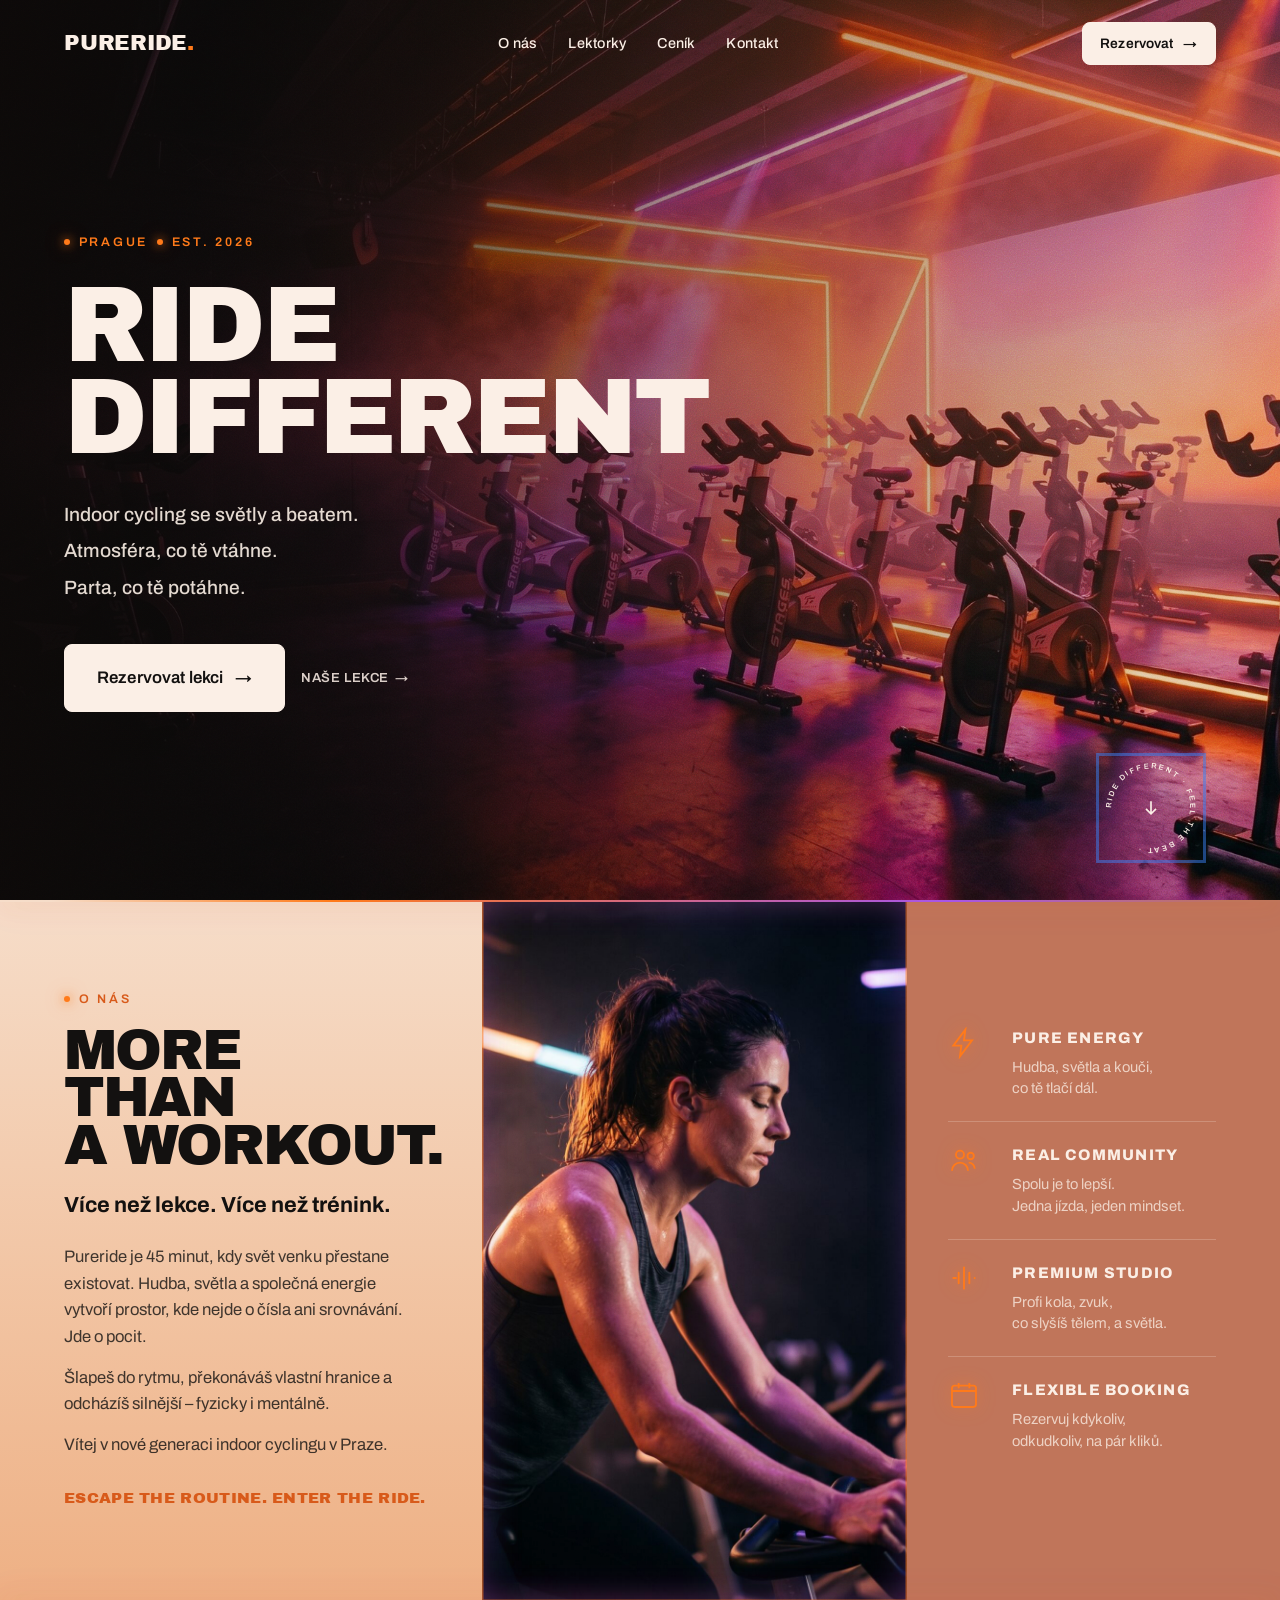
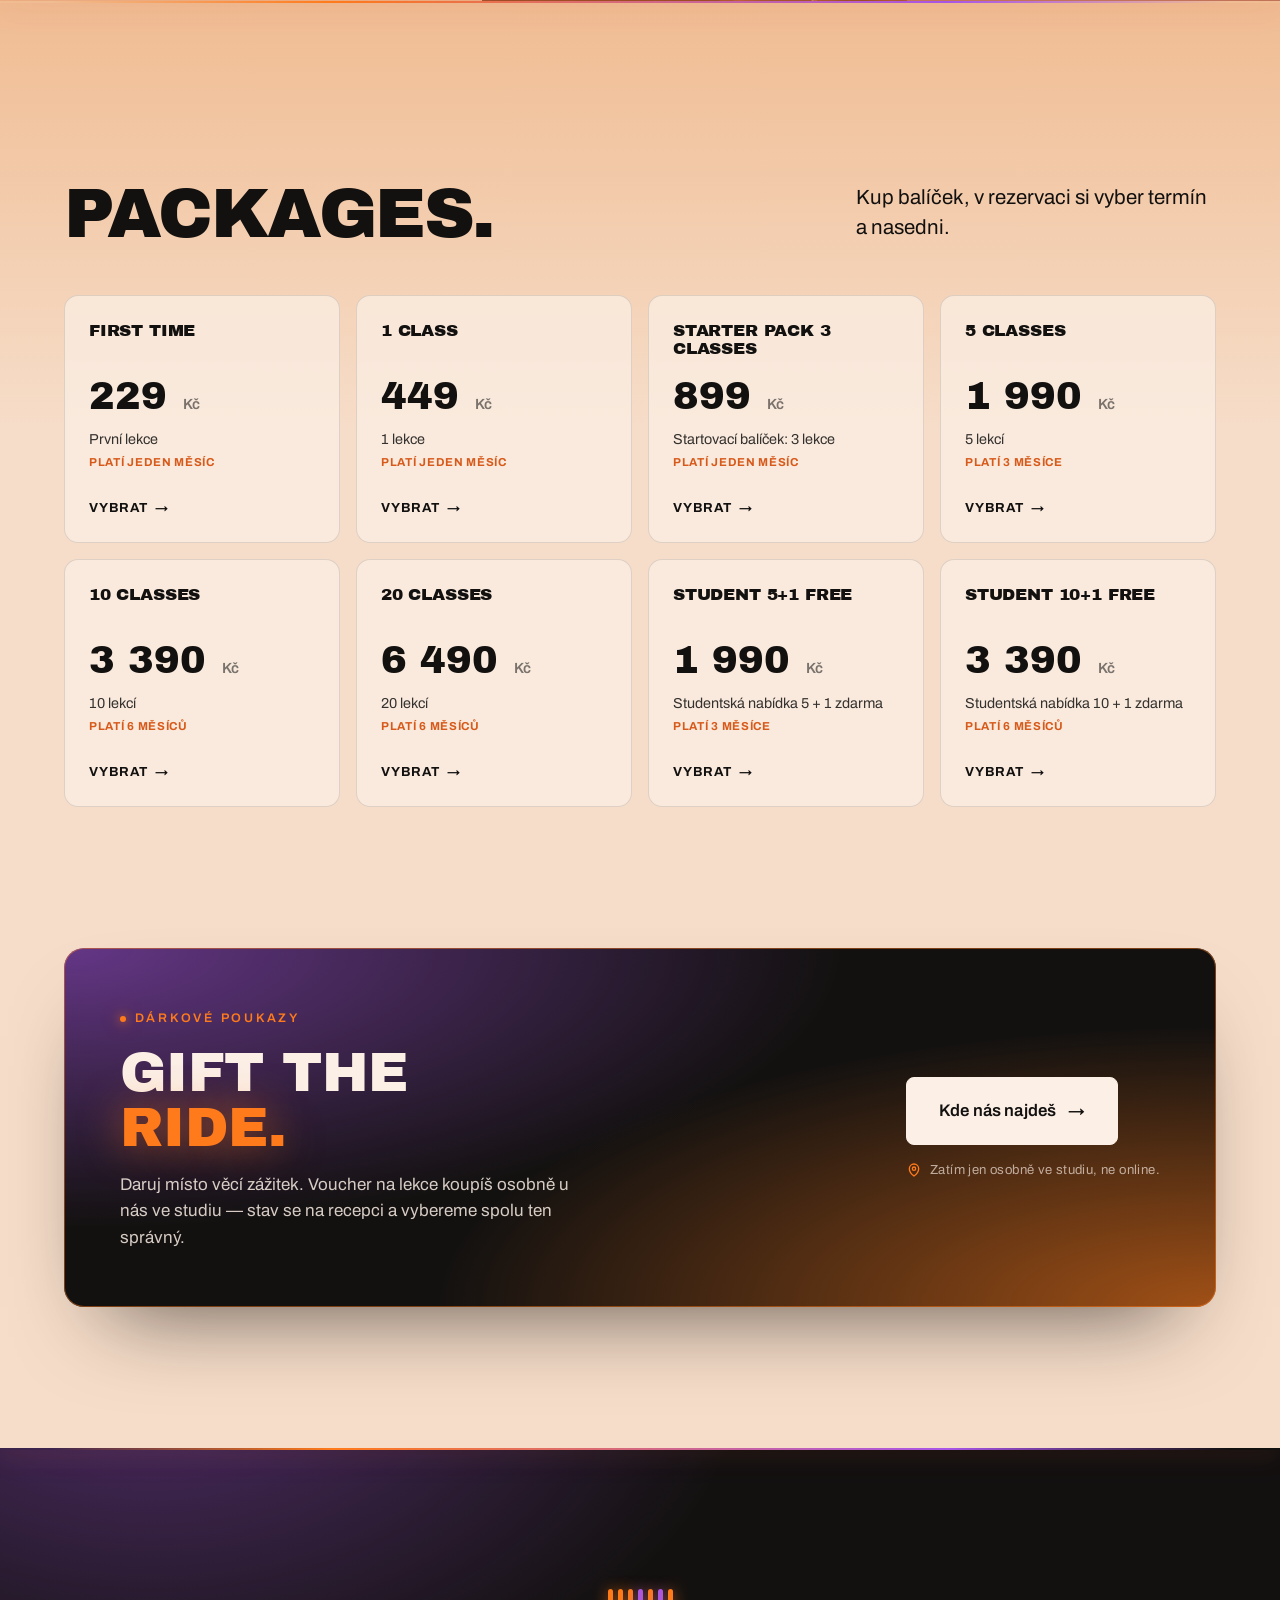
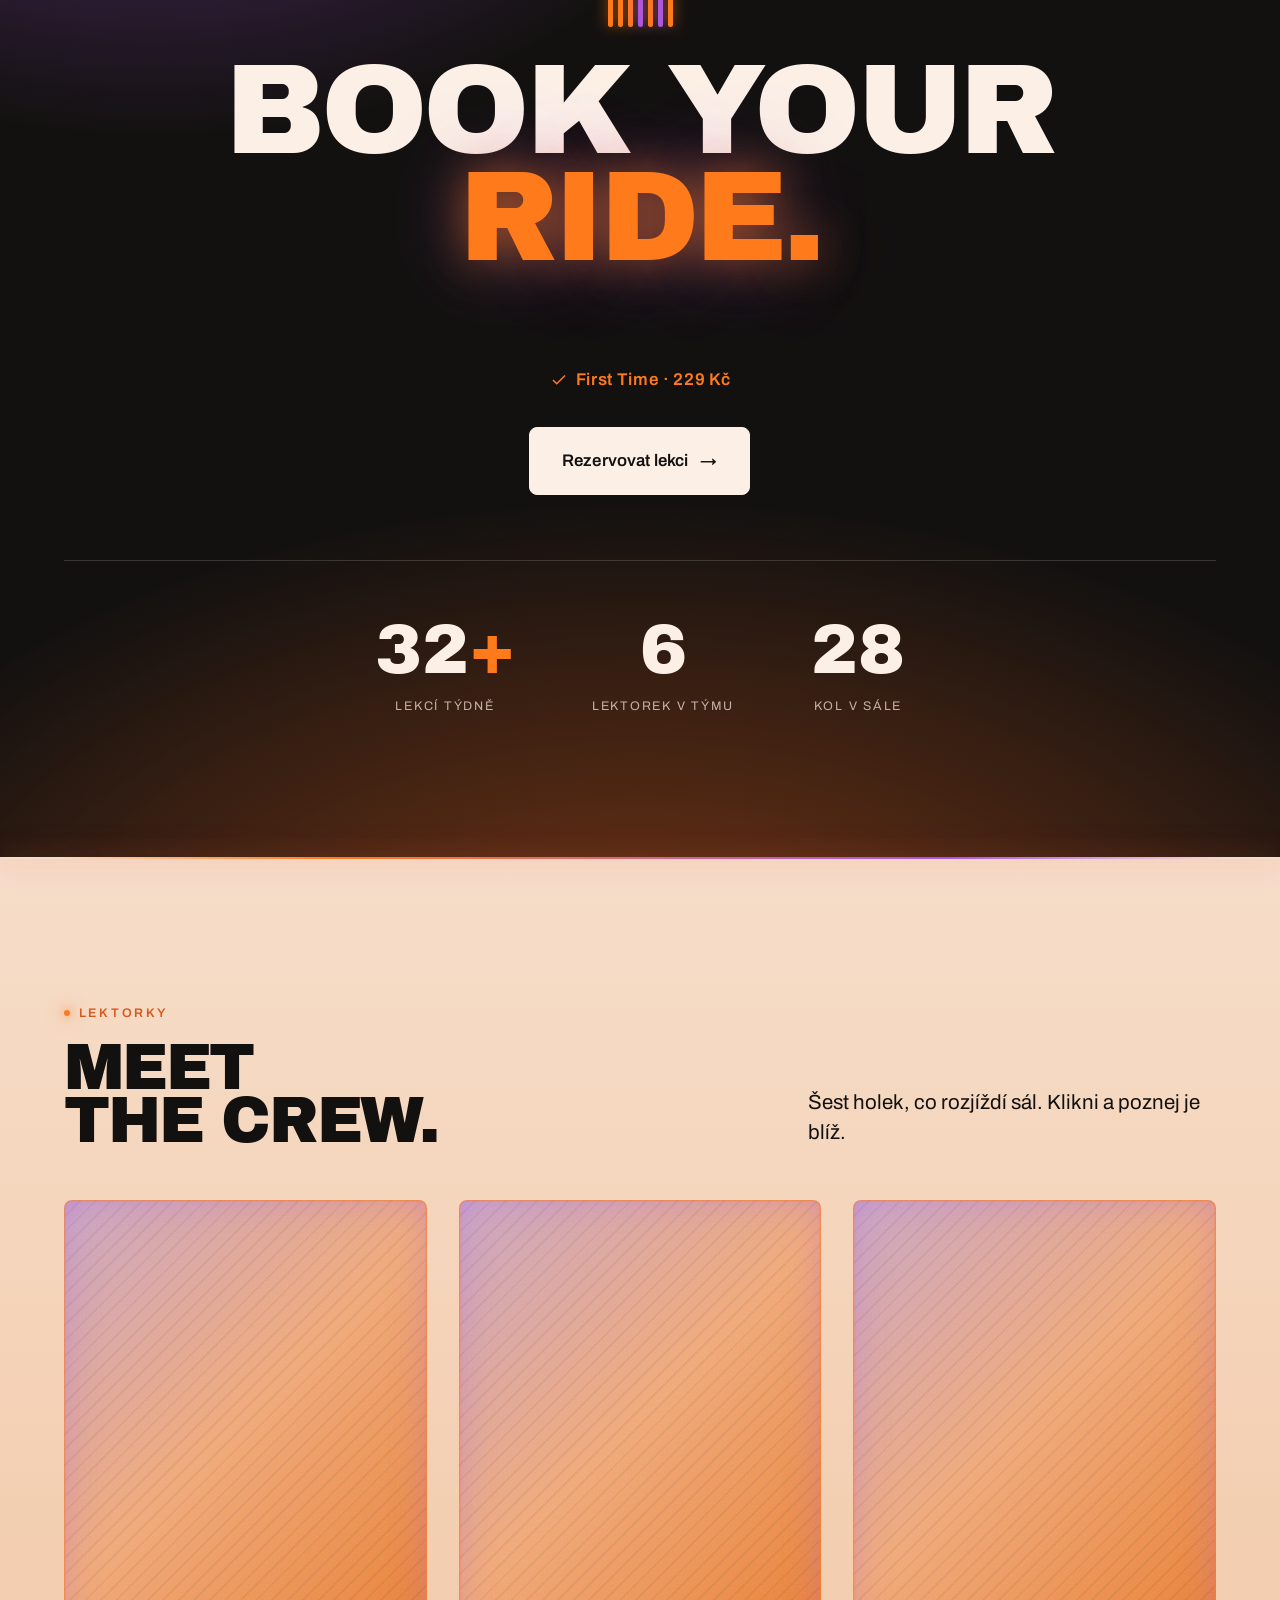
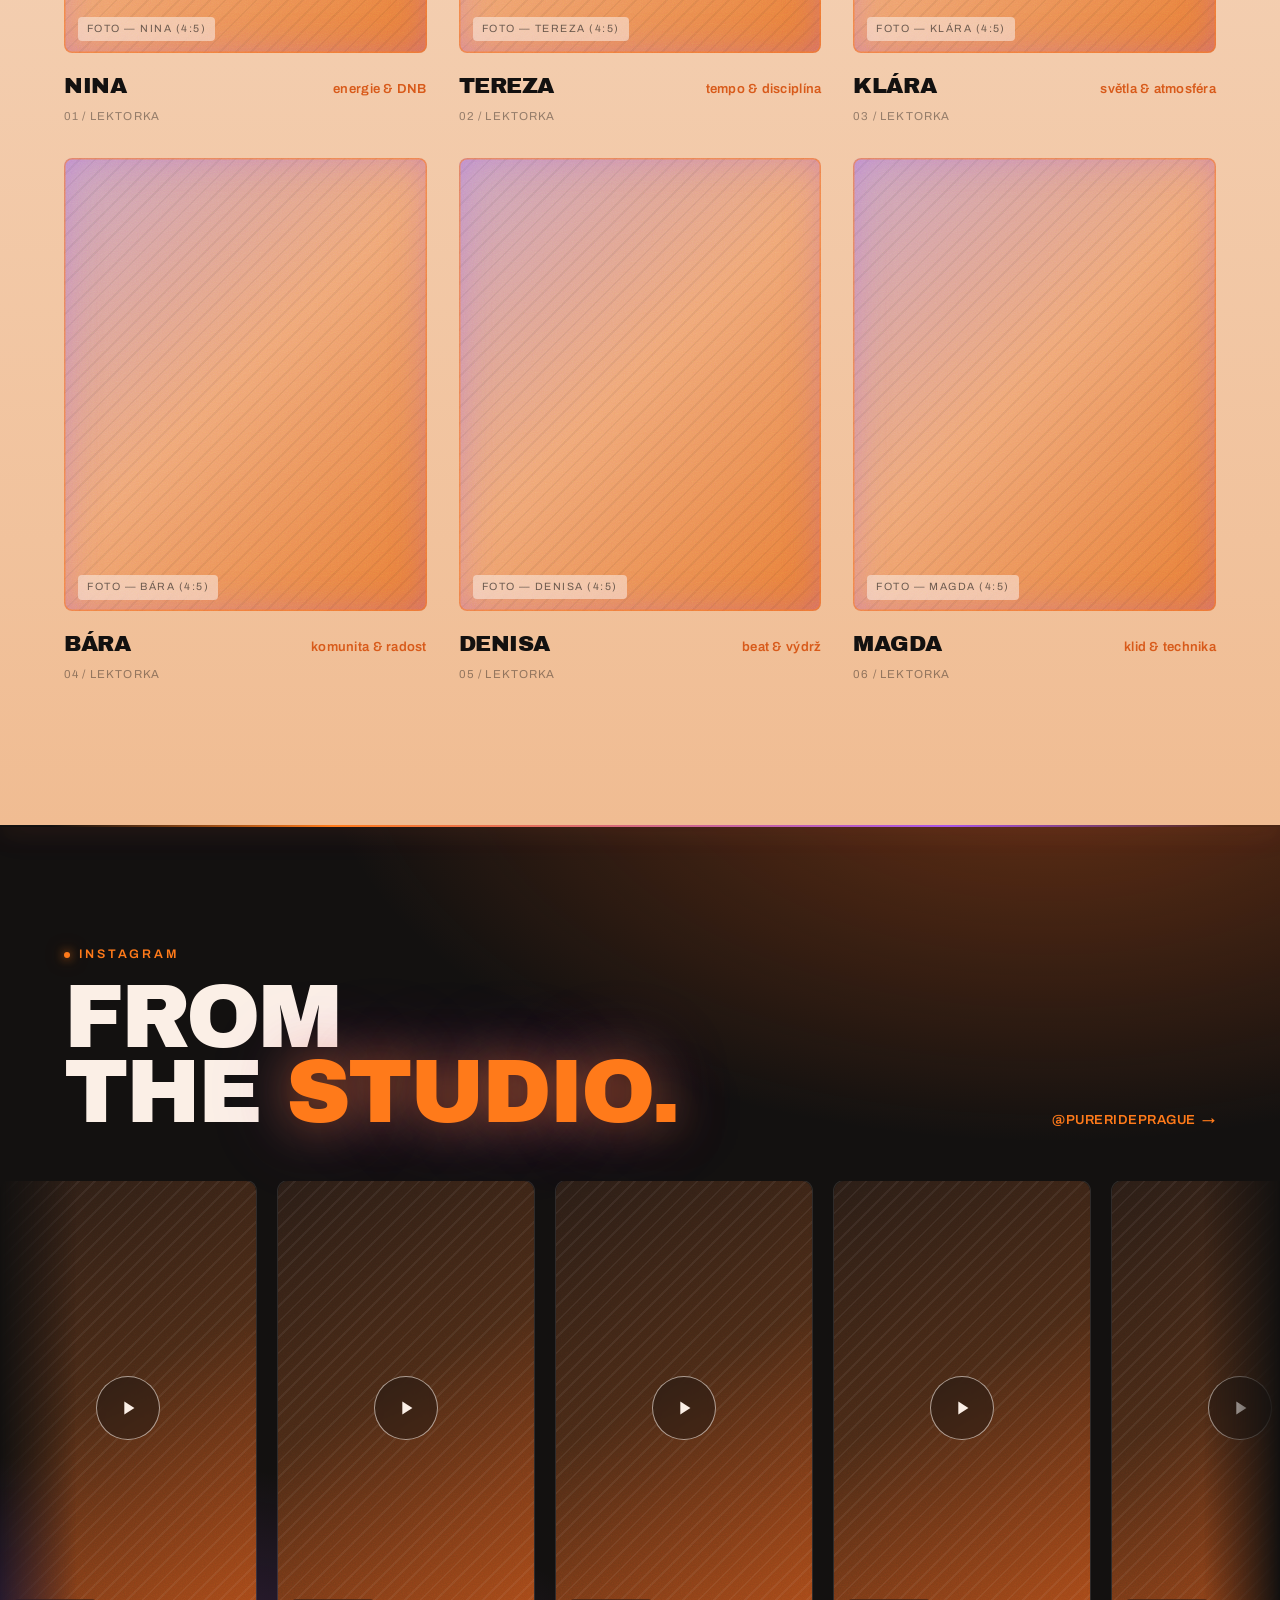
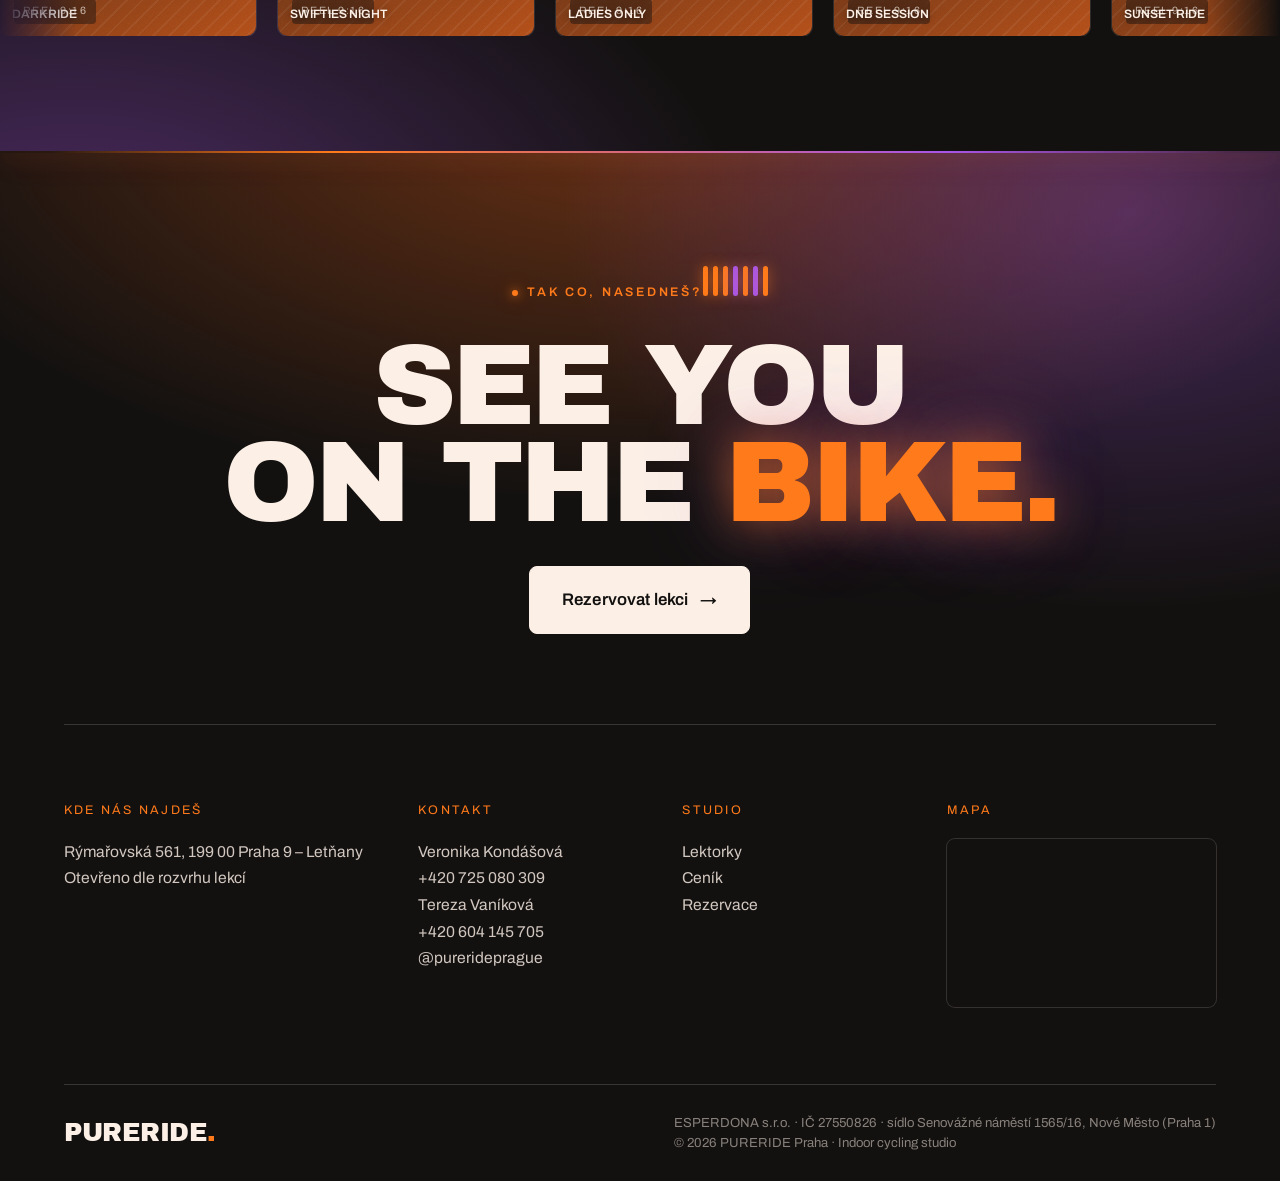
==== commit 6eb5f52e: "static export — nový text O nás, kontakty + mapa + firma v patičce Co-Authored-By: Claude Opus 4.7 <" ====
--- a/index.html
+++ b/index.html
@@ -1 +1 @@
-<!DOCTYPE html><html lang="cs"><head><meta charSet="utf-8"/><meta name="viewport" content="width=device-width, initial-scale=1"/><link rel="stylesheet" href="/_next/static/chunks/0uy0.7h4e8qqk.css" data-precedence="next"/><link rel="preload" as="script" fetchPriority="low" href="/_next/static/chunks/0ht900cau6_ur.js"/><script src="/_next/static/chunks/0dgq26a5_oy.a.js" async=""></script><script src="/_next/static/chunks/0n~dq4kpx9xxx.js" async=""></script><script src="/_next/static/chunks/0174xh3wfsjm1.js" async=""></script><script src="/_next/static/chunks/turbopack-01map0okh_ooy.js" async=""></script><script src="/_next/static/chunks/01xlw8hd842-c.js" async=""></script><script src="/_next/static/chunks/0d3shmwh5_nmn.js" async=""></script><script src="/_next/static/chunks/0ka051yepewro.js" async=""></script><script src="/_next/static/chunks/00axr15alk304.js" async=""></script><link rel="preload" href="https://fonts.googleapis.com/css2?family=Archivo+Black&amp;family=Archivo:wght@400;500;600;700;800&amp;display=swap" as="style"/><link rel="preconnect" href="https://fonts.googleapis.com"/><link rel="preconnect" href="https://fonts.gstatic.com" crossorigin="anonymous"/><title>PURERIDE — Indoor cycling studio Praha</title><meta name="description" content="Indoor cycling se světly a beatem. Atmosféra, co tě vtáhne, a parta, co tě potáhne. První lekce za 229 Kč."/><meta property="og:title" content="PURERIDE — Indoor cycling studio Praha"/><meta property="og:description" content="Indoor cycling se světly a beatem. První lekce za 229 Kč."/><meta property="og:locale" content="cs_CZ"/><meta property="og:type" content="website"/><meta name="twitter:card" content="summary"/><meta name="twitter:title" content="PURERIDE — Indoor cycling studio Praha"/><meta name="twitter:description" content="Indoor cycling se světly a beatem. První lekce za 229 Kč."/><link href="https://fonts.googleapis.com/css2?family=Archivo+Black&amp;family=Archivo:wght@400;500;600;700;800&amp;display=swap" rel="stylesheet"/><script src="/_next/static/chunks/03~yq9q893hmn.js" noModule=""></script></head><body><div hidden=""><!--$--><!--/$--></div><nav class="nav" id="nav"><a href="#hero" class="wordmark">PURERIDE<span class="neon-dot">.</span></a><div class="nav-links"><a href="#o-nas" class="nav-link">O nás</a><a href="#lektorky" class="nav-link">Lektorky</a><a href="#cenik" class="nav-link">Ceník</a><a href="#kontakt" class="nav-link">Kontakt</a></div><a class="btn nav-cta on-dark" href="#rezervace-todo">Rezervovat<!-- --> <span class="arrow">→</span></a><button class="nav-burger" aria-label="Menu" aria-expanded="false"><span></span><span></span><span></span></button></nav><header class="hero" id="hero"><div class="hero-photo"></div><div class="hero-scrim"></div><div class="hero-bg-noise"></div><div class="hero-copy"><div class="hero-copy-inner"><span class="eyebrow on-dark hero-anim s1"><span class="dot"></span>PRAGUE<span class="dot"></span>EST. 2026</span><h1 class="display hero-title"><span class="ln hero-anim s2"><span>RIDE</span></span><span class="ln hero-anim s3"><span>DIFFERENT</span></span></h1><div class="hero-sub hero-anim s4"><p>Indoor cycling se světly a beatem.<br/>Atmosféra, co tě vtáhne.<br/>Parta, co tě potáhne.</p></div><div class="hero-actions hero-anim s5"><a class="btn lg on-dark magnetic" href="#rezervace-todo">Rezervovat lekci<!-- --> <span class="arrow">→</span></a><a class="text-link on-dark" href="#o-nas">Naše lekce<!-- --> <span class="arrow">→</span></a></div></div></div><div class="scroll-cue" aria-hidden="true"><svg class="ring" viewBox="0 0 116 116"><defs><path id="cuepath" d="M58,58 m-44,0 a44,44 0 1,1 88,0 a44,44 0 1,1 -88,0"></path></defs><text><textPath href="#cuepath" startOffset="0">RIDE DIFFERENT · FEEL THE BEAT · </textPath></text></svg><span class="cue-arrow"><svg width="20" height="20" viewBox="0 0 24 24" fill="none" stroke="currentColor" stroke-width="2"><path d="M12 4v15M6 13l6 6 6-6"></path></svg></span></div></header><section class="more" id="o-nas"><div class="more-grid"><div class="more-text"><span class="eyebrow reveal"><span class="dot"></span>O nás</span><h2 class="display reveal d1" style="margin-top:18px">MORE<br/>THAN<br/>A WORKOUT.</h2><p class="more-para reveal d1">Nasedneš, zhasne se, rozjede se hudba — a dalších 45 minut existuje jen tvůj dech, beat a kolo vedle tebe. Žádné zrcadlo, žádný tlak na výkon. Jen tempo, které si držíš ty.</p><a class="text-link reveal d2" href="#lektorky" style="margin-top:36px">O studiu<!-- --> <span class="arrow">→</span></a></div><div class="more-photo"><div class="ph has-photo" style="background:url(/images/about-zone.jpg) center / cover no-repeat, var(--hero-grad)" role="img" aria-label="Cyklistka v sále PURERIDE — ponořená do lekce"></div></div><div class="more-features"><div class="feature reveal"><span class="ic"><svg width="32" height="32" viewBox="0 0 24 24" fill="none" stroke="currentColor" stroke-width="1.4"><path d="M13 2 4 14h6l-1 8 9-12h-6z"></path></svg></span><div><h4>PURE ENERGY</h4><p>Hudba, světla a kouči,<br/>co tě tlačí dál.</p></div></div><div class="feature reveal d1"><span class="ic"><svg width="32" height="32" viewBox="0 0 24 24" fill="none" stroke="currentColor" stroke-width="1.4"><circle cx="9" cy="8" r="3"></circle><circle cx="17" cy="9" r="2.4"></circle><path d="M3 20c0-3.3 2.7-6 6-6s6 2.7 6 6M15.5 14c2.5 0 4.5 2 4.5 4.5"></path></svg></span><div><h4>REAL COMMUNITY</h4><p>Spolu je to lepší.<br/>Jedna jízda, jeden mindset.</p></div></div><div class="feature reveal d2"><span class="ic"><svg width="32" height="32" viewBox="0 0 24 24" fill="none" stroke="currentColor" stroke-width="1.4"><path d="M4 12h2M8 8v8M12 4v16M16 8v8M20 12h0" stroke-linecap="round"></path></svg></span><div><h4>PREMIUM STUDIO</h4><p>Profi kola, zvuk,<br/>co slyšíš tělem, a světla.</p></div></div><div class="feature reveal d3"><span class="ic"><svg width="32" height="32" viewBox="0 0 24 24" fill="none" stroke="currentColor" stroke-width="1.4"><rect x="3" y="5" width="18" height="16" rx="2"></rect><path d="M3 9h18M8 3v4M16 3v4"></path></svg></span><div><h4>FLEXIBLE BOOKING</h4><p>Rezervuj kdykoliv,<br/>odkudkoliv, na pár kliků.</p></div></div></div></div></section><section class="section pricing" id="cenik"><div class="wrap"><div class="sec-head"><div><span class="eyebrow reveal"><span class="dot"></span>Balíčky</span><h2 class="display reveal d1" style="margin-top:16px">PACKAGES.</h2></div><p class="lead muted reveal d2" style="max-width:30ch">Kup balíček, v rezervaci si vyber termín a nasedni.</p></div><div class="pkg-grid"><div class="pkg reveal d1"><h3 class="pkg-name">FIRST TIME</h3><div class="pkg-price">229<!-- --> <small>Kč</small></div><p class="pkg-desc">První lekce</p><p class="pkg-valid">Platí jeden měsíc</p><div class="pkg-cta"><a href="#rezervace-todo">Vybrat<!-- --> <span class="arrow">→</span></a></div></div><div class="pkg reveal d2"><h3 class="pkg-name">1 CLASS</h3><div class="pkg-price">449<!-- --> <small>Kč</small></div><p class="pkg-desc">1 lekce</p><p class="pkg-valid">Platí jeden měsíc</p><div class="pkg-cta"><a href="#rezervace-todo">Vybrat<!-- --> <span class="arrow">→</span></a></div></div><div class="pkg reveal d3"><h3 class="pkg-name">STARTER PACK 3 CLASSES</h3><div class="pkg-price">899<!-- --> <small>Kč</small></div><p class="pkg-desc">Startovací balíček: 3 lekce</p><p class="pkg-valid">Platí jeden měsíc</p><div class="pkg-cta"><a href="#rezervace-todo">Vybrat<!-- --> <span class="arrow">→</span></a></div></div><div class="pkg reveal d1"><h3 class="pkg-name">5 CLASSES</h3><div class="pkg-price">1 990<!-- --> <small>Kč</small></div><p class="pkg-desc">5 lekcí</p><p class="pkg-valid">Platí 3 měsíce</p><div class="pkg-cta"><a href="#rezervace-todo">Vybrat<!-- --> <span class="arrow">→</span></a></div></div><div class="pkg reveal d2"><h3 class="pkg-name">10 CLASSES</h3><div class="pkg-price">3 390<!-- --> <small>Kč</small></div><p class="pkg-desc">10 lekcí</p><p class="pkg-valid">Platí 6 měsíců</p><div class="pkg-cta"><a href="#rezervace-todo">Vybrat<!-- --> <span class="arrow">→</span></a></div></div><div class="pkg reveal d3"><h3 class="pkg-name">20 CLASSES</h3><div class="pkg-price">6 490<!-- --> <small>Kč</small></div><p class="pkg-desc">20 lekcí</p><p class="pkg-valid">Platí 6 měsíců</p><div class="pkg-cta"><a href="#rezervace-todo">Vybrat<!-- --> <span class="arrow">→</span></a></div></div><div class="pkg reveal d1"><h3 class="pkg-name">STUDENT 5+1 FREE</h3><div class="pkg-price">1 990<!-- --> <small>Kč</small></div><p class="pkg-desc">Studentská nabídka 5 + 1 zdarma</p><p class="pkg-valid">Platí 3 měsíce</p><div class="pkg-cta"><a href="#rezervace-todo">Vybrat<!-- --> <span class="arrow">→</span></a></div></div><div class="pkg reveal d2"><h3 class="pkg-name">STUDENT 10+1 FREE</h3><div class="pkg-price">3 390<!-- --> <small>Kč</small></div><p class="pkg-desc">Studentská nabídka 10 + 1 zdarma</p><p class="pkg-valid">Platí 6 měsíců</p><div class="pkg-cta"><a href="#rezervace-todo">Vybrat<!-- --> <span class="arrow">→</span></a></div></div></div></div></section><section class="section voucher" id="vouchery"><div class="wrap"><div class="voucher-card reveal"><div class="voucher-main"><span class="eyebrow on-dark"><span class="dot"></span>Dárkové poukazy</span><h2 class="display" style="margin-top:16px">GIFT THE<br/><span class="em">RIDE.</span></h2><p class="voucher-text">Daruj místo věcí zážitek. Voucher na lekce koupíš osobně u nás ve studiu — stav se na recepci a vybereme spolu ten správný.</p></div><div class="voucher-aside"><a class="btn lg on-dark magnetic" href="#kontakt">Kde nás najdeš<!-- --> <span class="arrow">→</span></a><p class="voucher-note"><svg width="16" height="16" viewBox="0 0 24 24" fill="none" stroke="currentColor" stroke-width="2"><path d="M12 21s-7-5.2-7-11a7 7 0 0 1 14 0c0 5.8-7 11-7 11z"></path><circle cx="12" cy="10" r="2.5"></circle></svg>Zatím jen osobně ve studiu, ne online.</p></div></div></div></section><section class="section book"><div class="streaks" aria-hidden="true"><i></i><i></i><i></i></div><div class="wrap"><div class="eq reveal" aria-hidden="true"><span></span><span></span><span></span><span></span><span></span><span></span><span></span></div><h2 class="display reveal">BOOK YOUR<br/><span class="em">RIDE.</span></h2><p class="lead reveal d1">Vyber si termín a nasedni. First Time lekce za 229 Kč.</p><p class="free reveal d1"><svg width="18" height="18" viewBox="0 0 24 24" fill="none" stroke="currentColor" stroke-width="2"><path d="M20 6 9 17l-5-5"></path></svg>First Time · 229 Kč</p><div class="reveal d2"><a class="btn lg on-dark magnetic" href="#rezervace-todo">Rezervovat lekci<!-- --> <span class="arrow">→</span></a></div><div class="stats"><div class="stat reveal"><div class="num" data-count="32"><span class="val">0</span><span class="plus">+</span></div><div class="lbl">lekcí týdně</div></div><div class="stat reveal d1"><div class="num" data-count="6"><span class="val">0</span></div><div class="lbl">lektorek v týmu</div></div><div class="stat reveal d2"><div class="num" data-count="28"><span class="val">0</span></div><div class="lbl">kol v sále</div></div></div></div></section><section class="section crew" id="lektorky"><div class="wrap"><div class="sec-head"><div><span class="eyebrow reveal"><span class="dot"></span>Lektorky</span><h2 class="display reveal d1" style="margin-top:16px">MEET<br/>THE CREW.</h2></div><p class="lead muted reveal d2" style="max-width:34ch">Šest holek, co rozjíždí sál. Klikni a poznej je blíž.</p></div><div class="crew-grid"><a class="coach reveal" href="/lektorky/nina"><div class="ph" data-label="FOTO — Nina (4:5)"></div><div class="coach-meta"><div><div class="coach-name">Nina</div><div class="num-badge">0<!-- -->1<!-- --> / LEKTORKA</div></div><div class="coach-tag">energie &amp; DNB</div></div></a><a class="coach reveal d1" href="/lektorky/tereza"><div class="ph" data-label="FOTO — Tereza (4:5)"></div><div class="coach-meta"><div><div class="coach-name">Tereza</div><div class="num-badge">0<!-- -->2<!-- --> / LEKTORKA</div></div><div class="coach-tag">tempo &amp; disciplína</div></div></a><a class="coach reveal d2" href="/lektorky/klara"><div class="ph" data-label="FOTO — Klára (4:5)"></div><div class="coach-meta"><div><div class="coach-name">Klára</div><div class="num-badge">0<!-- -->3<!-- --> / LEKTORKA</div></div><div class="coach-tag">světla &amp; atmosféra</div></div></a><a class="coach reveal" href="/lektorky/bara"><div class="ph" data-label="FOTO — Bára (4:5)"></div><div class="coach-meta"><div><div class="coach-name">Bára</div><div class="num-badge">0<!-- -->4<!-- --> / LEKTORKA</div></div><div class="coach-tag">komunita &amp; radost</div></div></a><a class="coach reveal d1" href="/lektorky/denisa"><div class="ph" data-label="FOTO — Denisa (4:5)"></div><div class="coach-meta"><div><div class="coach-name">Denisa</div><div class="num-badge">0<!-- -->5<!-- --> / LEKTORKA</div></div><div class="coach-tag">beat &amp; výdrž</div></div></a><a class="coach reveal d2" href="/lektorky/magda"><div class="ph" data-label="FOTO — Magda (4:5)"></div><div class="coach-meta"><div><div class="coach-name">Magda</div><div class="num-badge">0<!-- -->6<!-- --> / LEKTORKA</div></div><div class="coach-tag">klid &amp; technika</div></div></a></div></div></section><section class="insta" id="instagram"><div class="streaks" aria-hidden="true"><i></i><i></i><i></i></div><div class="wrap"><div><span class="eyebrow on-dark reveal"><span class="dot"></span>Instagram</span><h2 class="display reveal d1" style="margin-top:14px">FROM<br/>THE <span class="em">STUDIO.</span></h2></div><a class="text-link reveal d2" style="color:var(--neon)" href="https://instagram.com/" target="_blank" rel="noopener noreferrer">@purerideprague<!-- --> <span class="arrow">→</span></a></div><div class="marquee-track"><div class="marquee"><div class="reel" role="button" tabindex="0" aria-pressed="false"><div class="ph dark reel-slot" data-label="REEL 9:16"></div><span class="play"><svg width="22" height="22" viewBox="0 0 24 24" fill="currentColor"><path d="M8 5v14l11-7z"></path></svg></span><span class="tag">DARK RIDE</span></div><div class="reel" role="button" tabindex="0" aria-pressed="false"><div class="ph dark reel-slot" data-label="REEL 9:16"></div><span class="play"><svg width="22" height="22" viewBox="0 0 24 24" fill="currentColor"><path d="M8 5v14l11-7z"></path></svg></span><span class="tag">SWIFTIES NIGHT</span></div><div class="reel" role="button" tabindex="0" aria-pressed="false"><div class="ph dark reel-slot" data-label="REEL 9:16"></div><span class="play"><svg width="22" height="22" viewBox="0 0 24 24" fill="currentColor"><path d="M8 5v14l11-7z"></path></svg></span><span class="tag">LADIES ONLY</span></div><div class="reel" role="button" tabindex="0" aria-pressed="false"><div class="ph dark reel-slot" data-label="REEL 9:16"></div><span class="play"><svg width="22" height="22" viewBox="0 0 24 24" fill="currentColor"><path d="M8 5v14l11-7z"></path></svg></span><span class="tag">DNB SESSION</span></div><div class="reel" role="button" tabindex="0" aria-pressed="false"><div class="ph dark reel-slot" data-label="REEL 9:16"></div><span class="play"><svg width="22" height="22" viewBox="0 0 24 24" fill="currentColor"><path d="M8 5v14l11-7z"></path></svg></span><span class="tag">SUNSET RIDE</span></div><div class="reel" role="button" tabindex="0" aria-pressed="false"><div class="ph dark reel-slot" data-label="REEL 9:16"></div><span class="play"><svg width="22" height="22" viewBox="0 0 24 24" fill="currentColor"><path d="M8 5v14l11-7z"></path></svg></span><span class="tag">BIRTHDAY RIDE</span></div><div class="reel" role="button" tabindex="0" aria-pressed="false"><div class="ph dark reel-slot" data-label="REEL 9:16"></div><span class="play"><svg width="22" height="22" viewBox="0 0 24 24" fill="currentColor"><path d="M8 5v14l11-7z"></path></svg></span><span class="tag">OLDIES PARTY</span></div><div class="reel" role="button" tabindex="0" aria-pressed="false"><div class="ph dark reel-slot" data-label="REEL 9:16"></div><span class="play"><svg width="22" height="22" viewBox="0 0 24 24" fill="currentColor"><path d="M8 5v14l11-7z"></path></svg></span><span class="tag">COMMUNITY</span></div><div class="reel" role="button" tabindex="0" aria-pressed="false"><div class="ph dark reel-slot" data-label="REEL 9:16"></div><span class="play"><svg width="22" height="22" viewBox="0 0 24 24" fill="currentColor"><path d="M8 5v14l11-7z"></path></svg></span><span class="tag">DARK RIDE</span></div><div class="reel" role="button" tabindex="0" aria-pressed="false"><div class="ph dark reel-slot" data-label="REEL 9:16"></div><span class="play"><svg width="22" height="22" viewBox="0 0 24 24" fill="currentColor"><path d="M8 5v14l11-7z"></path></svg></span><span class="tag">SWIFTIES NIGHT</span></div><div class="reel" role="button" tabindex="0" aria-pressed="false"><div class="ph dark reel-slot" data-label="REEL 9:16"></div><span class="play"><svg width="22" height="22" viewBox="0 0 24 24" fill="currentColor"><path d="M8 5v14l11-7z"></path></svg></span><span class="tag">LADIES ONLY</span></div><div class="reel" role="button" tabindex="0" aria-pressed="false"><div class="ph dark reel-slot" data-label="REEL 9:16"></div><span class="play"><svg width="22" height="22" viewBox="0 0 24 24" fill="currentColor"><path d="M8 5v14l11-7z"></path></svg></span><span class="tag">DNB SESSION</span></div><div class="reel" role="button" tabindex="0" aria-pressed="false"><div class="ph dark reel-slot" data-label="REEL 9:16"></div><span class="play"><svg width="22" height="22" viewBox="0 0 24 24" fill="currentColor"><path d="M8 5v14l11-7z"></path></svg></span><span class="tag">SUNSET RIDE</span></div><div class="reel" role="button" tabindex="0" aria-pressed="false"><div class="ph dark reel-slot" data-label="REEL 9:16"></div><span class="play"><svg width="22" height="22" viewBox="0 0 24 24" fill="currentColor"><path d="M8 5v14l11-7z"></path></svg></span><span class="tag">BIRTHDAY RIDE</span></div><div class="reel" role="button" tabindex="0" aria-pressed="false"><div class="ph dark reel-slot" data-label="REEL 9:16"></div><span class="play"><svg width="22" height="22" viewBox="0 0 24 24" fill="currentColor"><path d="M8 5v14l11-7z"></path></svg></span><span class="tag">OLDIES PARTY</span></div><div class="reel" role="button" tabindex="0" aria-pressed="false"><div class="ph dark reel-slot" data-label="REEL 9:16"></div><span class="play"><svg width="22" height="22" viewBox="0 0 24 24" fill="currentColor"><path d="M8 5v14l11-7z"></path></svg></span><span class="tag">COMMUNITY</span></div></div></div></section><footer class="foot" id="kontakt"><div class="streaks" aria-hidden="true"><i></i><i></i><i></i></div><div class="wrap"><div class="cta-band"><span class="eyebrow on-dark reveal"><span class="dot"></span>Tak co, nasedneš?</span><div class="eq reveal d1" aria-hidden="true"><span></span><span></span><span></span><span></span><span></span><span></span><span></span></div><h2 class="display reveal d1" style="margin-top:16px">SEE YOU<br/>ON THE <span class="em">BIKE.</span></h2><div class="reveal d2" style="margin-top:34px"><a class="btn lg on-dark magnetic" href="#rezervace-todo">Rezervovat lekci<!-- --> <span class="arrow">→</span></a></div></div><div class="foot-grid"><div><h5>Kde nás najdeš</h5><p>Adresa studia, Praha</p><p>Po–Pá 6:00–21:00 · So–Ne 8:00–19:00</p></div><div><h5>Kontakt</h5><p><a href="tel:+420000000000">+420 000 000 000</a></p><p><a href="mailto:ahoj@pureride.cz">ahoj@pureride.cz</a></p><p><a href="https://instagram.com/" target="_blank" rel="noopener noreferrer">@purerideprague</a></p></div><div><h5>Studio</h5><p><a href="#lektorky">Lektorky</a></p><p><a href="#cenik">Ceník</a></p><p><a href="#rezervace-todo">Rezervace</a></p></div><div><h5>Mapa</h5><div class="ph dark foot-map" data-label="MAPA — embed Google Maps"></div></div></div><div class="foot-bottom"><span class="wordmark">PURERIDE<span style="color:var(--neon)">.</span></span><span class="legal">© 2026 PURERIDE Praha · Indoor cycling studio</span></div></div></footer><!--$--><!--/$--><script src="/_next/static/chunks/0ht900cau6_ur.js" id="_R_" async=""></script><script>(self.__next_f=self.__next_f||[]).push([0])</script><script>self.__next_f.push([1,"1:\"$Sreact.fragment\"\n2:I[39756,[\"/_next/static/chunks/01xlw8hd842-c.js\",\"/_next/static/chunks/0d3shmwh5_nmn.js\"],\"default\"]\n3:I[37457,[\"/_next/static/chunks/01xlw8hd842-c.js\",\"/_next/static/chunks/0d3shmwh5_nmn.js\"],\"default\"]\n4:I[22016,[\"/_next/static/chunks/01xlw8hd842-c.js\",\"/_next/static/chunks/0d3shmwh5_nmn.js\",\"/_next/static/chunks/0ka051yepewro.js\"],\"\"]\n5:I[84834,[\"/_next/static/chunks/01xlw8hd842-c.js\",\"/_next/static/chunks/0d3shmwh5_nmn.js\",\"/_next/static/chunks/00axr15alk304.js\"],\"default\"]\n13:I[68027,[\"/_next/static/chunks/01xlw8hd842-c.js\",\"/_next/static/chunks/0d3shmwh5_nmn.js\"],\"default\",1]\n:HL[\"/_next/static/chunks/0uy0.7h4e8qqk.css\",\"style\"]\n:HL[\"https://fonts.googleapis.com/css2?family=Archivo+Black\u0026family=Archivo:wght@400;500;600;700;800\u0026display=swap\",\"style\"]\n"])</script><script>self.__next_f.push([1,"0:{\"P\":null,\"c\":[\"\",\"\"],\"q\":\"\",\"i\":false,\"f\":[[[\"\",{\"children\":[\"__PAGE__\",{}]},\"$undefined\",\"$undefined\",16],[[\"$\",\"$1\",\"c\",{\"children\":[[[\"$\",\"link\",\"0\",{\"rel\":\"stylesheet\",\"href\":\"/_next/static/chunks/0uy0.7h4e8qqk.css\",\"precedence\":\"next\",\"crossOrigin\":\"$undefined\",\"nonce\":\"$undefined\"}],[\"$\",\"script\",\"script-0\",{\"src\":\"/_next/static/chunks/01xlw8hd842-c.js\",\"async\":true,\"nonce\":\"$undefined\"}],[\"$\",\"script\",\"script-1\",{\"src\":\"/_next/static/chunks/0d3shmwh5_nmn.js\",\"async\":true,\"nonce\":\"$undefined\"}]],[\"$\",\"html\",null,{\"lang\":\"cs\",\"children\":[[\"$\",\"head\",null,{\"children\":[[\"$\",\"link\",null,{\"rel\":\"preconnect\",\"href\":\"https://fonts.googleapis.com\"}],[\"$\",\"link\",null,{\"rel\":\"preconnect\",\"href\":\"https://fonts.gstatic.com\",\"crossOrigin\":\"anonymous\"}],[\"$\",\"link\",null,{\"href\":\"https://fonts.googleapis.com/css2?family=Archivo+Black\u0026family=Archivo:wght@400;500;600;700;800\u0026display=swap\",\"rel\":\"stylesheet\"}]]}],[\"$\",\"body\",null,{\"children\":[\"$\",\"$L2\",null,{\"parallelRouterKey\":\"children\",\"error\":\"$undefined\",\"errorStyles\":\"$undefined\",\"errorScripts\":\"$undefined\",\"template\":[\"$\",\"$L3\",null,{}],\"templateStyles\":\"$undefined\",\"templateScripts\":\"$undefined\",\"notFound\":[[\"$\",\"section\",null,{\"className\":\"min-h-[60vh] flex items-center justify-center\",\"children\":[\"$\",\"div\",null,{\"className\":\"text-center\",\"children\":[[\"$\",\"p\",null,{\"className\":\"text-sm font-medium text-secondary uppercase tracking-widest mb-4\",\"children\":\"404\"}],[\"$\",\"h1\",null,{\"className\":\"font-display text-4xl font-bold mb-4\",\"children\":\"Stránka nenalezena\"}],[\"$\",\"p\",null,{\"className\":\"text-secondary mb-8\",\"children\":\"Tato stránka neexistuje nebo byla přesunuta.\"}],[\"$\",\"$L4\",null,{\"href\":\"/\",\"className\":\"inline-flex items-center px-6 py-3 bg-primary text-white hover:bg-primary/90 transition-colors\",\"children\":\"Zpět na úvodní stránku\"}]]}]}],[]],\"forbidden\":\"$undefined\",\"unauthorized\":\"$undefined\"}]}]]}]]}],{\"children\":[[\"$\",\"$1\",\"c\",{\"children\":[[[\"$\",\"$L5\",null,{}],[\"$\",\"header\",null,{\"className\":\"hero\",\"id\":\"hero\",\"children\":[[\"$\",\"div\",null,{\"className\":\"hero-photo\"}],[\"$\",\"div\",null,{\"className\":\"hero-scrim\"}],[\"$\",\"div\",null,{\"className\":\"hero-bg-noise\"}],[\"$\",\"div\",null,{\"className\":\"hero-copy\",\"children\":[\"$\",\"div\",null,{\"className\":\"hero-copy-inner\",\"children\":[[\"$\",\"span\",null,{\"className\":\"eyebrow on-dark hero-anim s1\",\"children\":[[\"$\",\"span\",null,{\"className\":\"dot\"}],\"PRAGUE\",[\"$\",\"span\",null,{\"className\":\"dot\"}],\"EST. 2026\"]}],[\"$\",\"h1\",null,{\"className\":\"display hero-title\",\"children\":[[\"$\",\"span\",\"RIDE\",{\"className\":\"ln hero-anim s2\",\"children\":[\"$\",\"span\",null,{\"children\":\"RIDE\"}]}],[\"$\",\"span\",\"DIFFERENT\",{\"className\":\"ln hero-anim s3\",\"children\":[\"$\",\"span\",null,{\"children\":\"DIFFERENT\"}]}]]}],[\"$\",\"div\",null,{\"className\":\"hero-sub hero-anim s4\",\"children\":[\"$\",\"p\",null,{\"children\":[[\"$\",\"$1\",\"0\",{\"children\":[\"Indoor cycling se světly a beatem.\",[\"$\",\"br\",null,{}]]}],[\"$\",\"$1\",\"1\",{\"children\":[\"Atmosféra, co tě vtáhne.\",[\"$\",\"br\",null,{}]]}],[\"$\",\"$1\",\"2\",{\"children\":[\"Parta, co tě potáhne.\",false]}]]}]}],[\"$\",\"div\",null,{\"className\":\"hero-actions hero-anim s5\",\"children\":[[\"$\",\"a\",null,{\"className\":\"btn lg on-dark magnetic\",\"href\":\"#rezervace-todo\",\"children\":[\"Rezervovat lekci\",\" \",[\"$\",\"span\",null,{\"className\":\"arrow\",\"children\":\"→\"}]]}],[\"$\",\"a\",null,{\"className\":\"text-link on-dark\",\"href\":\"#o-nas\",\"children\":[\"Naše lekce\",\" \",[\"$\",\"span\",null,{\"className\":\"arrow\",\"children\":\"→\"}]]}]]}]]}]}],[\"$\",\"div\",null,{\"className\":\"scroll-cue\",\"aria-hidden\":\"true\",\"children\":[[\"$\",\"svg\",null,{\"className\":\"ring\",\"viewBox\":\"0 0 116 116\",\"children\":[[\"$\",\"defs\",null,{\"children\":[\"$\",\"path\",null,{\"id\":\"cuepath\",\"d\":\"M58,58 m-44,0 a44,44 0 1,1 88,0 a44,44 0 1,1 -88,0\"}]}],[\"$\",\"text\",null,{\"children\":[\"$\",\"textPath\",null,{\"href\":\"#cuepath\",\"startOffset\":\"0\",\"children\":\"RIDE DIFFERENT · FEEL THE BEAT · \"}]}]]}],[\"$\",\"span\",null,{\"className\":\"cue-arrow\",\"children\":[\"$\",\"svg\",null,{\"width\":\"20\",\"height\":\"20\",\"viewBox\":\"0 0 24 24\",\"fill\":\"none\",\"stroke\":\"currentColor\",\"strokeWidth\":\"2\",\"children\":[\"$\",\"path\",null,{\"d\":\"M12 4v15M6 13l6 6 6-6\"}]}]}]]}]]}],[\"$\",\"section\",null,{\"className\":\"more\",\"id\":\"o-nas\",\"children\":[\"$\",\"div\",null,{\"className\":\"more-grid\",\"children\":[[\"$\",\"div\",null,{\"className\":\"more-text\",\"children\":[[\"$\",\"span\",null,{\"className\":\"eyebrow reveal\",\"children\":[[\"$\",\"span\",null,{\"className\":\"dot\"}],\"O nás\"]}],[\"$\",\"h2\",null,{\"className\":\"display reveal d1\",\"style\":{\"marginTop\":18},\"children\":[[\"$\",\"$1\",\"0\",{\"children\":[\"MORE\",[\"$\",\"br\",null,{}]]}],[\"$\",\"$1\",\"1\",{\"children\":[\"THAN\",[\"$\",\"br\",null,{}]]}],[\"$\",\"$1\",\"2\",{\"children\":[\"A WORKOUT.\",false]}]]}],[\"$\",\"p\",null,{\"className\":\"more-para reveal d1\",\"children\":\"Nasedneš, zhasne se, rozjede se hudba — a dalších 45 minut existuje jen tvůj dech, beat a kolo vedle tebe. Žádné zrcadlo, žádný tlak na výkon. Jen tempo, které si držíš ty.\"}],[\"$\",\"a\",null,{\"className\":\"text-link reveal d2\",\"href\":\"#lektorky\",\"style\":{\"marginTop\":36},\"children\":[\"O studiu\",\" \",\"$L6\"]}]]}],\"$L7\",\"$L8\"]}]}],\"$L9\",\"$La\",\"$Lb\",\"$Lc\",\"$Ld\",\"$Le\",\"$Lf\"],[\"$L10\"],\"$L11\"]}],{},null,false,null]},null,false,null],\"$L12\",false]],\"m\":\"$undefined\",\"G\":[\"$13\",[\"$L14\"]],\"S\":true,\"h\":null,\"s\":\"$undefined\",\"l\":\"$undefined\",\"p\":\"$undefined\",\"d\":\"$undefined\",\"b\":\"qWjrQGt1tGLf4-foQ5PA-\"}\n"])</script><script>self.__next_f.push([1,"16:I[88773,[\"/_next/static/chunks/01xlw8hd842-c.js\",\"/_next/static/chunks/0d3shmwh5_nmn.js\",\"/_next/static/chunks/00axr15alk304.js\"],\"default\"]\n17:I[97866,[\"/_next/static/chunks/01xlw8hd842-c.js\",\"/_next/static/chunks/0d3shmwh5_nmn.js\",\"/_next/static/chunks/00axr15alk304.js\"],\"default\"]\n18:I[97367,[\"/_next/static/chunks/01xlw8hd842-c.js\",\"/_next/static/chunks/0d3shmwh5_nmn.js\"],\"OutletBoundary\"]\n19:\"$Sreact.suspense\"\n1b:I[97367,[\"/_next/static/chunks/01xlw8hd842-c.js\",\"/_next/static/chunks/0d3shmwh5_nmn.js\"],\"ViewportBoundary\"]\n1d:I[97367,[\"/_next/static/chunks/01xlw8hd842-c.js\",\"/_next/static/chunks/0d3shmwh5_nmn.js\"],\"MetadataBoundary\"]\n6:[\"$\",\"span\",null,{\"className\":\"arrow\",\"children\":\"→\"}]\n7:[\"$\",\"div\",null,{\"className\":\"more-photo\",\"children\":[\"$\",\"div\",null,{\"className\":\"ph has-photo\",\"data-label\":\"$undefined\",\"style\":{\"background\":\"url(/images/about-zone.jpg) center / cover no-repeat, var(--hero-grad)\"},\"role\":\"img\",\"aria-label\":\"Cyklistka v sále PURERIDE — ponořená do lekce\"}]}]\n"])</script><script>self.__next_f.push([1,"8:[\"$\",\"div\",null,{\"className\":\"more-features\",\"children\":[[\"$\",\"div\",\"PURE ENERGY\",{\"className\":\"feature reveal\",\"children\":[[\"$\",\"span\",null,{\"className\":\"ic\",\"children\":[\"$\",\"svg\",\"0\",{\"width\":\"32\",\"height\":\"32\",\"viewBox\":\"0 0 24 24\",\"fill\":\"none\",\"stroke\":\"currentColor\",\"strokeWidth\":\"1.4\",\"children\":[\"$\",\"path\",null,{\"d\":\"M13 2 4 14h6l-1 8 9-12h-6z\"}]}]}],[\"$\",\"div\",null,{\"children\":[[\"$\",\"h4\",null,{\"children\":\"PURE ENERGY\"}],[\"$\",\"p\",null,{\"children\":[[\"$\",\"$1\",\"0\",{\"children\":[\"Hudba, světla a kouči,\",[\"$\",\"br\",null,{}]]}],[\"$\",\"$1\",\"1\",{\"children\":[\"co tě tlačí dál.\",false]}]]}]]}]]}],[\"$\",\"div\",\"REAL COMMUNITY\",{\"className\":\"feature reveal d1\",\"children\":[[\"$\",\"span\",null,{\"className\":\"ic\",\"children\":[\"$\",\"svg\",\"1\",{\"width\":\"32\",\"height\":\"32\",\"viewBox\":\"0 0 24 24\",\"fill\":\"none\",\"stroke\":\"currentColor\",\"strokeWidth\":\"1.4\",\"children\":[[\"$\",\"circle\",null,{\"cx\":\"9\",\"cy\":\"8\",\"r\":\"3\"}],[\"$\",\"circle\",null,{\"cx\":\"17\",\"cy\":\"9\",\"r\":\"2.4\"}],[\"$\",\"path\",null,{\"d\":\"M3 20c0-3.3 2.7-6 6-6s6 2.7 6 6M15.5 14c2.5 0 4.5 2 4.5 4.5\"}]]}]}],[\"$\",\"div\",null,{\"children\":[[\"$\",\"h4\",null,{\"children\":\"REAL COMMUNITY\"}],[\"$\",\"p\",null,{\"children\":[[\"$\",\"$1\",\"0\",{\"children\":[\"Spolu je to lepší.\",[\"$\",\"br\",null,{}]]}],[\"$\",\"$1\",\"1\",{\"children\":[\"Jedna jízda, jeden mindset.\",false]}]]}]]}]]}],[\"$\",\"div\",\"PREMIUM STUDIO\",{\"className\":\"feature reveal d2\",\"children\":[[\"$\",\"span\",null,{\"className\":\"ic\",\"children\":[\"$\",\"svg\",\"2\",{\"width\":\"32\",\"height\":\"32\",\"viewBox\":\"0 0 24 24\",\"fill\":\"none\",\"stroke\":\"currentColor\",\"strokeWidth\":\"1.4\",\"children\":[\"$\",\"path\",null,{\"d\":\"M4 12h2M8 8v8M12 4v16M16 8v8M20 12h0\",\"strokeLinecap\":\"round\"}]}]}],[\"$\",\"div\",null,{\"children\":[[\"$\",\"h4\",null,{\"children\":\"PREMIUM STUDIO\"}],[\"$\",\"p\",null,{\"children\":[[\"$\",\"$1\",\"0\",{\"children\":[\"Profi kola, zvuk,\",[\"$\",\"br\",null,{}]]}],[\"$\",\"$1\",\"1\",{\"children\":[\"co slyšíš tělem, a světla.\",false]}]]}]]}]]}],[\"$\",\"div\",\"FLEXIBLE BOOKING\",{\"className\":\"feature reveal d3\",\"children\":[[\"$\",\"span\",null,{\"className\":\"ic\",\"children\":[\"$\",\"svg\",\"3\",{\"width\":\"32\",\"height\":\"32\",\"viewBox\":\"0 0 24 24\",\"fill\":\"none\",\"stroke\":\"currentColor\",\"strokeWidth\":\"1.4\",\"children\":[[\"$\",\"rect\",null,{\"x\":\"3\",\"y\":\"5\",\"width\":\"18\",\"height\":\"16\",\"rx\":\"2\"}],[\"$\",\"path\",null,{\"d\":\"M3 9h18M8 3v4M16 3v4\"}]]}]}],[\"$\",\"div\",null,{\"children\":[[\"$\",\"h4\",null,{\"children\":\"FLEXIBLE BOOKING\"}],[\"$\",\"p\",null,{\"children\":[[\"$\",\"$1\",\"0\",{\"children\":[\"Rezervuj kdykoliv,\",[\"$\",\"br\",null,{}]]}],[\"$\",\"$1\",\"1\",{\"children\":[\"odkudkoliv, na pár kliků.\",false]}]]}]]}]]}]]}]\n"])</script><script>self.__next_f.push([1,"9:[\"$\",\"section\",null,{\"className\":\"section pricing\",\"id\":\"cenik\",\"children\":[\"$\",\"div\",null,{\"className\":\"wrap\",\"children\":[[\"$\",\"div\",null,{\"className\":\"sec-head\",\"children\":[[\"$\",\"div\",null,{\"children\":[[\"$\",\"span\",null,{\"className\":\"eyebrow reveal\",\"children\":[[\"$\",\"span\",null,{\"className\":\"dot\"}],\"Balíčky\"]}],[\"$\",\"h2\",null,{\"className\":\"display reveal d1\",\"style\":{\"marginTop\":16},\"children\":\"PACKAGES.\"}]]}],[\"$\",\"p\",null,{\"className\":\"lead muted reveal d2\",\"style\":{\"maxWidth\":\"30ch\"},\"children\":\"Kup balíček, v rezervaci si vyber termín a nasedni.\"}]]}],[\"$\",\"div\",null,{\"className\":\"pkg-grid\",\"children\":[[\"$\",\"div\",\"FIRST TIME\",{\"className\":\"pkg reveal d1\",\"children\":[[\"$\",\"h3\",null,{\"className\":\"pkg-name\",\"children\":\"FIRST TIME\"}],[\"$\",\"div\",null,{\"className\":\"pkg-price\",\"children\":[\"229\",\" \",[\"$\",\"small\",null,{\"children\":\"Kč\"}]]}],[\"$\",\"p\",null,{\"className\":\"pkg-desc\",\"children\":\"První lekce\"}],[\"$\",\"p\",null,{\"className\":\"pkg-valid\",\"children\":\"Platí jeden měsíc\"}],[\"$\",\"div\",null,{\"className\":\"pkg-cta\",\"children\":[\"$\",\"a\",null,{\"href\":\"#rezervace-todo\",\"children\":[\"Vybrat\",\" \",[\"$\",\"span\",null,{\"className\":\"arrow\",\"children\":\"→\"}]]}]}]]}],[\"$\",\"div\",\"1 CLASS\",{\"className\":\"pkg reveal d2\",\"children\":[[\"$\",\"h3\",null,{\"className\":\"pkg-name\",\"children\":\"1 CLASS\"}],[\"$\",\"div\",null,{\"className\":\"pkg-price\",\"children\":[\"449\",\" \",[\"$\",\"small\",null,{\"children\":\"Kč\"}]]}],[\"$\",\"p\",null,{\"className\":\"pkg-desc\",\"children\":\"1 lekce\"}],[\"$\",\"p\",null,{\"className\":\"pkg-valid\",\"children\":\"Platí jeden měsíc\"}],[\"$\",\"div\",null,{\"className\":\"pkg-cta\",\"children\":[\"$\",\"a\",null,{\"href\":\"#rezervace-todo\",\"children\":[\"Vybrat\",\" \",[\"$\",\"span\",null,{\"className\":\"arrow\",\"children\":\"→\"}]]}]}]]}],[\"$\",\"div\",\"STARTER PACK 3 CLASSES\",{\"className\":\"pkg reveal d3\",\"children\":[[\"$\",\"h3\",null,{\"className\":\"pkg-name\",\"children\":\"STARTER PACK 3 CLASSES\"}],[\"$\",\"div\",null,{\"className\":\"pkg-price\",\"children\":[\"899\",\" \",[\"$\",\"small\",null,{\"children\":\"Kč\"}]]}],[\"$\",\"p\",null,{\"className\":\"pkg-desc\",\"children\":\"Startovací balíček: 3 lekce\"}],[\"$\",\"p\",null,{\"className\":\"pkg-valid\",\"children\":\"Platí jeden měsíc\"}],[\"$\",\"div\",null,{\"className\":\"pkg-cta\",\"children\":[\"$\",\"a\",null,{\"href\":\"#rezervace-todo\",\"children\":[\"Vybrat\",\" \",[\"$\",\"span\",null,{\"className\":\"arrow\",\"children\":\"→\"}]]}]}]]}],[\"$\",\"div\",\"5 CLASSES\",{\"className\":\"pkg reveal d1\",\"children\":[[\"$\",\"h3\",null,{\"className\":\"pkg-name\",\"children\":\"5 CLASSES\"}],[\"$\",\"div\",null,{\"className\":\"pkg-price\",\"children\":[\"1 990\",\" \",[\"$\",\"small\",null,{\"children\":\"Kč\"}]]}],[\"$\",\"p\",null,{\"className\":\"pkg-desc\",\"children\":\"5 lekcí\"}],[\"$\",\"p\",null,{\"className\":\"pkg-valid\",\"children\":\"Platí 3 měsíce\"}],[\"$\",\"div\",null,{\"className\":\"pkg-cta\",\"children\":[\"$\",\"a\",null,{\"href\":\"#rezervace-todo\",\"children\":[\"Vybrat\",\" \",[\"$\",\"span\",null,{\"className\":\"arrow\",\"children\":\"→\"}]]}]}]]}],[\"$\",\"div\",\"10 CLASSES\",{\"className\":\"pkg reveal d2\",\"children\":[[\"$\",\"h3\",null,{\"className\":\"pkg-name\",\"children\":\"10 CLASSES\"}],[\"$\",\"div\",null,{\"className\":\"pkg-price\",\"children\":[\"3 390\",\" \",[\"$\",\"small\",null,{\"children\":\"Kč\"}]]}],[\"$\",\"p\",null,{\"className\":\"pkg-desc\",\"children\":\"10 lekcí\"}],[\"$\",\"p\",null,{\"className\":\"pkg-valid\",\"children\":\"Platí 6 měsíců\"}],[\"$\",\"div\",null,{\"className\":\"pkg-cta\",\"children\":[\"$\",\"a\",null,{\"href\":\"#rezervace-todo\",\"children\":[\"Vybrat\",\" \",[\"$\",\"span\",null,{\"className\":\"arrow\",\"children\":\"→\"}]]}]}]]}],[\"$\",\"div\",\"20 CLASSES\",{\"className\":\"pkg reveal d3\",\"children\":[[\"$\",\"h3\",null,{\"className\":\"pkg-name\",\"children\":\"20 CLASSES\"}],[\"$\",\"div\",null,{\"className\":\"pkg-price\",\"children\":[\"6 490\",\" \",[\"$\",\"small\",null,{\"children\":\"Kč\"}]]}],[\"$\",\"p\",null,{\"className\":\"pkg-desc\",\"children\":\"20 lekcí\"}],[\"$\",\"p\",null,{\"className\":\"pkg-valid\",\"children\":\"Platí 6 měsíců\"}],[\"$\",\"div\",null,{\"className\":\"pkg-cta\",\"children\":[\"$\",\"a\",null,{\"href\":\"#rezervace-todo\",\"children\":[\"Vybrat\",\" \",[\"$\",\"span\",null,{\"className\":\"arrow\",\"children\":\"→\"}]]}]}]]}],[\"$\",\"div\",\"STUDENT 5+1 FREE\",{\"className\":\"pkg reveal d1\",\"children\":[[\"$\",\"h3\",null,{\"className\":\"pkg-name\",\"children\":\"STUDENT 5+1 FREE\"}],[\"$\",\"div\",null,{\"className\":\"pkg-price\",\"children\":[\"1 990\",\" \",[\"$\",\"small\",null,{\"children\":\"Kč\"}]]}],[\"$\",\"p\",null,{\"className\":\"pkg-desc\",\"children\":\"Studentská nabídka 5 + 1 zdarma\"}],[\"$\",\"p\",null,{\"className\":\"pkg-valid\",\"children\":\"Platí 3 měsíce\"}],[\"$\",\"div\",null,{\"className\":\"pkg-cta\",\"children\":[\"$\",\"a\",null,{\"href\":\"#rezervace-todo\",\"children\":[\"Vybrat\",\" \",[\"$\",\"span\",null,{\"className\":\"arrow\",\"children\":\"→\"}]]}]}]]}],[\"$\",\"div\",\"STUDENT 10+1 FREE\",{\"className\":\"pkg reveal d2\",\"children\":[[\"$\",\"h3\",null,{\"className\":\"pkg-name\",\"children\":\"STUDENT 10+1 FREE\"}],[\"$\",\"div\",null,{\"className\":\"pkg-price\",\"children\":[\"3 390\",\" \",[\"$\",\"small\",null,{\"children\":\"Kč\"}]]}],[\"$\",\"p\",null,{\"className\":\"pkg-desc\",\"children\":\"Studentská nabídka 10 + 1 zdarma\"}],[\"$\",\"p\",null,{\"className\":\"pkg-valid\",\"children\":\"Platí 6 měsíců\"}],[\"$\",\"div\",null,{\"className\":\"pkg-cta\",\"children\":[\"$\",\"a\",null,{\"href\":\"#rezervace-todo\",\"children\":[\"Vybrat\",\" \",\"$L15\"]}]}]]}]]}]]}]}]\n"])</script><script>self.__next_f.push([1,"a:[\"$\",\"section\",null,{\"className\":\"section voucher\",\"id\":\"vouchery\",\"children\":[\"$\",\"div\",null,{\"className\":\"wrap\",\"children\":[\"$\",\"div\",null,{\"className\":\"voucher-card reveal\",\"children\":[[\"$\",\"div\",null,{\"className\":\"voucher-main\",\"children\":[[\"$\",\"span\",null,{\"className\":\"eyebrow on-dark\",\"children\":[[\"$\",\"span\",null,{\"className\":\"dot\"}],\"Dárkové poukazy\"]}],[\"$\",\"h2\",null,{\"className\":\"display\",\"style\":{\"marginTop\":16},\"children\":[[\"$\",\"$1\",\"0\",{\"children\":[\"GIFT THE\",[\"$\",\"br\",null,{}]]}],[\"$\",\"$1\",\"1\",{\"children\":[[\"\",[\"$\",\"span\",null,{\"className\":\"em\",\"children\":\"RIDE.\"}]],false]}]]}],[\"$\",\"p\",null,{\"className\":\"voucher-text\",\"children\":\"Daruj místo věcí zážitek. Voucher na lekce koupíš osobně u nás ve studiu — stav se na recepci a vybereme spolu ten správný.\"}]]}],[\"$\",\"div\",null,{\"className\":\"voucher-aside\",\"children\":[[\"$\",\"a\",null,{\"className\":\"btn lg on-dark magnetic\",\"href\":\"#kontakt\",\"children\":[\"Kde nás najdeš\",\" \",[\"$\",\"span\",null,{\"className\":\"arrow\",\"children\":\"→\"}]]}],[\"$\",\"p\",null,{\"className\":\"voucher-note\",\"children\":[[\"$\",\"svg\",null,{\"width\":\"16\",\"height\":\"16\",\"viewBox\":\"0 0 24 24\",\"fill\":\"none\",\"stroke\":\"currentColor\",\"strokeWidth\":\"2\",\"children\":[[\"$\",\"path\",null,{\"d\":\"M12 21s-7-5.2-7-11a7 7 0 0 1 14 0c0 5.8-7 11-7 11z\"}],[\"$\",\"circle\",null,{\"cx\":\"12\",\"cy\":\"10\",\"r\":\"2.5\"}]]}],\"Zatím jen osobně ve studiu, ne online.\"]}]]}]]}]}]}]\n"])</script><script>self.__next_f.push([1,"b:[\"$\",\"section\",null,{\"className\":\"section book\",\"children\":[[\"$\",\"div\",null,{\"className\":\"streaks\",\"aria-hidden\":\"true\",\"children\":[[\"$\",\"i\",null,{}],[\"$\",\"i\",null,{}],[\"$\",\"i\",null,{}]]}],[\"$\",\"div\",null,{\"className\":\"wrap\",\"children\":[[\"$\",\"div\",null,{\"className\":\"eq reveal\",\"aria-hidden\":\"true\",\"children\":[[\"$\",\"span\",\"0\",{}],[\"$\",\"span\",\"1\",{}],[\"$\",\"span\",\"2\",{}],[\"$\",\"span\",\"3\",{}],[\"$\",\"span\",\"4\",{}],[\"$\",\"span\",\"5\",{}],[\"$\",\"span\",\"6\",{}]]}],[\"$\",\"h2\",null,{\"className\":\"display reveal\",\"children\":[[\"$\",\"$1\",\"0\",{\"children\":[\"BOOK YOUR\",[\"$\",\"br\",null,{}]]}],[\"$\",\"$1\",\"1\",{\"children\":[[\"\",[\"$\",\"span\",null,{\"className\":\"em\",\"children\":\"RIDE.\"}]],false]}]]}],[\"$\",\"p\",null,{\"className\":\"lead reveal d1\",\"children\":\"Vyber si termín a nasedni. First Time lekce za 229 Kč.\"}],[\"$\",\"p\",null,{\"className\":\"free reveal d1\",\"children\":[[\"$\",\"svg\",null,{\"width\":\"18\",\"height\":\"18\",\"viewBox\":\"0 0 24 24\",\"fill\":\"none\",\"stroke\":\"currentColor\",\"strokeWidth\":\"2\",\"children\":[\"$\",\"path\",null,{\"d\":\"M20 6 9 17l-5-5\"}]}],\"First Time · 229 Kč\"]}],[\"$\",\"div\",null,{\"className\":\"reveal d2\",\"children\":[\"$\",\"a\",null,{\"className\":\"btn lg on-dark magnetic\",\"href\":\"#rezervace-todo\",\"children\":[\"Rezervovat lekci\",\" \",[\"$\",\"span\",null,{\"className\":\"arrow\",\"children\":\"→\"}]]}]}],[\"$\",\"div\",null,{\"className\":\"stats\",\"children\":[[\"$\",\"div\",\"lekcí týdně\",{\"className\":\"stat reveal\",\"children\":[[\"$\",\"div\",null,{\"className\":\"num\",\"data-count\":32,\"children\":[[\"$\",\"span\",null,{\"className\":\"val\",\"children\":\"0\"}],[\"$\",\"span\",null,{\"className\":\"plus\",\"children\":\"+\"}]]}],[\"$\",\"div\",null,{\"className\":\"lbl\",\"children\":\"lekcí týdně\"}]]}],[\"$\",\"div\",\"lektorek v týmu\",{\"className\":\"stat reveal d1\",\"children\":[[\"$\",\"div\",null,{\"className\":\"num\",\"data-count\":6,\"children\":[[\"$\",\"span\",null,{\"className\":\"val\",\"children\":\"0\"}],\"$undefined\"]}],[\"$\",\"div\",null,{\"className\":\"lbl\",\"children\":\"lektorek v týmu\"}]]}],[\"$\",\"div\",\"kol v sále\",{\"className\":\"stat reveal d2\",\"children\":[[\"$\",\"div\",null,{\"className\":\"num\",\"data-count\":28,\"children\":[[\"$\",\"span\",null,{\"className\":\"val\",\"children\":\"0\"}],\"$undefined\"]}],[\"$\",\"div\",null,{\"className\":\"lbl\",\"children\":\"kol v sále\"}]]}]]}]]}]]}]\n"])</script><script>self.__next_f.push([1,"c:[\"$\",\"section\",null,{\"className\":\"section crew\",\"id\":\"lektorky\",\"children\":[\"$\",\"div\",null,{\"className\":\"wrap\",\"children\":[[\"$\",\"div\",null,{\"className\":\"sec-head\",\"children\":[[\"$\",\"div\",null,{\"children\":[[\"$\",\"span\",null,{\"className\":\"eyebrow reveal\",\"children\":[[\"$\",\"span\",null,{\"className\":\"dot\"}],\"Lektorky\"]}],[\"$\",\"h2\",null,{\"className\":\"display reveal d1\",\"style\":{\"marginTop\":16},\"children\":[[\"$\",\"$1\",\"0\",{\"children\":[\"MEET\",[\"$\",\"br\",null,{}]]}],[\"$\",\"$1\",\"1\",{\"children\":[\"THE CREW.\",false]}]]}]]}],[\"$\",\"p\",null,{\"className\":\"lead muted reveal d2\",\"style\":{\"maxWidth\":\"34ch\"},\"children\":\"Šest holek, co rozjíždí sál. Klikni a poznej je blíž.\"}]]}],[\"$\",\"div\",null,{\"className\":\"crew-grid\",\"children\":[[\"$\",\"a\",\"nina\",{\"className\":\"coach reveal\",\"href\":\"/lektorky/nina\",\"children\":[[\"$\",\"div\",null,{\"className\":\"ph\",\"data-label\":\"FOTO — Nina (4:5)\"}],[\"$\",\"div\",null,{\"className\":\"coach-meta\",\"children\":[[\"$\",\"div\",null,{\"children\":[[\"$\",\"div\",null,{\"className\":\"coach-name\",\"children\":\"Nina\"}],[\"$\",\"div\",null,{\"className\":\"num-badge\",\"children\":[\"0\",1,\" / LEKTORKA\"]}]]}],[\"$\",\"div\",null,{\"className\":\"coach-tag\",\"children\":\"energie \u0026 DNB\"}]]}]]}],[\"$\",\"a\",\"tereza\",{\"className\":\"coach reveal d1\",\"href\":\"/lektorky/tereza\",\"children\":[[\"$\",\"div\",null,{\"className\":\"ph\",\"data-label\":\"FOTO — Tereza (4:5)\"}],[\"$\",\"div\",null,{\"className\":\"coach-meta\",\"children\":[[\"$\",\"div\",null,{\"children\":[[\"$\",\"div\",null,{\"className\":\"coach-name\",\"children\":\"Tereza\"}],[\"$\",\"div\",null,{\"className\":\"num-badge\",\"children\":[\"0\",2,\" / LEKTORKA\"]}]]}],[\"$\",\"div\",null,{\"className\":\"coach-tag\",\"children\":\"tempo \u0026 disciplína\"}]]}]]}],[\"$\",\"a\",\"klara\",{\"className\":\"coach reveal d2\",\"href\":\"/lektorky/klara\",\"children\":[[\"$\",\"div\",null,{\"className\":\"ph\",\"data-label\":\"FOTO — Klára (4:5)\"}],[\"$\",\"div\",null,{\"className\":\"coach-meta\",\"children\":[[\"$\",\"div\",null,{\"children\":[[\"$\",\"div\",null,{\"className\":\"coach-name\",\"children\":\"Klára\"}],[\"$\",\"div\",null,{\"className\":\"num-badge\",\"children\":[\"0\",3,\" / LEKTORKA\"]}]]}],[\"$\",\"div\",null,{\"className\":\"coach-tag\",\"children\":\"světla \u0026 atmosféra\"}]]}]]}],[\"$\",\"a\",\"bara\",{\"className\":\"coach reveal\",\"href\":\"/lektorky/bara\",\"children\":[[\"$\",\"div\",null,{\"className\":\"ph\",\"data-label\":\"FOTO — Bára (4:5)\"}],[\"$\",\"div\",null,{\"className\":\"coach-meta\",\"children\":[[\"$\",\"div\",null,{\"children\":[[\"$\",\"div\",null,{\"className\":\"coach-name\",\"children\":\"Bára\"}],[\"$\",\"div\",null,{\"className\":\"num-badge\",\"children\":[\"0\",4,\" / LEKTORKA\"]}]]}],[\"$\",\"div\",null,{\"className\":\"coach-tag\",\"children\":\"komunita \u0026 radost\"}]]}]]}],[\"$\",\"a\",\"denisa\",{\"className\":\"coach reveal d1\",\"href\":\"/lektorky/denisa\",\"children\":[[\"$\",\"div\",null,{\"className\":\"ph\",\"data-label\":\"FOTO — Denisa (4:5)\"}],[\"$\",\"div\",null,{\"className\":\"coach-meta\",\"children\":[[\"$\",\"div\",null,{\"children\":[[\"$\",\"div\",null,{\"className\":\"coach-name\",\"children\":\"Denisa\"}],[\"$\",\"div\",null,{\"className\":\"num-badge\",\"children\":[\"0\",5,\" / LEKTORKA\"]}]]}],[\"$\",\"div\",null,{\"className\":\"coach-tag\",\"children\":\"beat \u0026 výdrž\"}]]}]]}],[\"$\",\"a\",\"magda\",{\"className\":\"coach reveal d2\",\"href\":\"/lektorky/magda\",\"children\":[[\"$\",\"div\",null,{\"className\":\"ph\",\"data-label\":\"FOTO — Magda (4:5)\"}],[\"$\",\"div\",null,{\"className\":\"coach-meta\",\"children\":[[\"$\",\"div\",null,{\"children\":[[\"$\",\"div\",null,{\"className\":\"coach-name\",\"children\":\"Magda\"}],[\"$\",\"div\",null,{\"className\":\"num-badge\",\"children\":[\"0\",6,\" / LEKTORKA\"]}]]}],[\"$\",\"div\",null,{\"className\":\"coach-tag\",\"children\":\"klid \u0026 technika\"}]]}]]}]]}]]}]}]\n"])</script><script>self.__next_f.push([1,"d:[\"$\",\"$L16\",null,{}]\n"])</script><script>self.__next_f.push([1,"e:[\"$\",\"footer\",null,{\"className\":\"foot\",\"id\":\"kontakt\",\"children\":[[\"$\",\"div\",null,{\"className\":\"streaks\",\"aria-hidden\":\"true\",\"children\":[[\"$\",\"i\",null,{}],[\"$\",\"i\",null,{}],[\"$\",\"i\",null,{}]]}],[\"$\",\"div\",null,{\"className\":\"wrap\",\"children\":[[\"$\",\"div\",null,{\"className\":\"cta-band\",\"children\":[[\"$\",\"span\",null,{\"className\":\"eyebrow on-dark reveal\",\"children\":[[\"$\",\"span\",null,{\"className\":\"dot\"}],\"Tak co, nasedneš?\"]}],[\"$\",\"div\",null,{\"className\":\"eq reveal d1\",\"aria-hidden\":\"true\",\"children\":[[\"$\",\"span\",\"0\",{}],[\"$\",\"span\",\"1\",{}],[\"$\",\"span\",\"2\",{}],[\"$\",\"span\",\"3\",{}],[\"$\",\"span\",\"4\",{}],[\"$\",\"span\",\"5\",{}],[\"$\",\"span\",\"6\",{}]]}],[\"$\",\"h2\",null,{\"className\":\"display reveal d1\",\"style\":{\"marginTop\":16},\"children\":[[\"$\",\"$1\",\"0\",{\"children\":[\"SEE YOU\",[\"$\",\"br\",null,{}]]}],[\"$\",\"$1\",\"1\",{\"children\":[[\"ON THE \",[\"$\",\"span\",null,{\"className\":\"em\",\"children\":\"BIKE.\"}]],false]}]]}],[\"$\",\"div\",null,{\"className\":\"reveal d2\",\"style\":{\"marginTop\":34},\"children\":[\"$\",\"a\",null,{\"className\":\"btn lg on-dark magnetic\",\"href\":\"#rezervace-todo\",\"children\":[\"Rezervovat lekci\",\" \",[\"$\",\"span\",null,{\"className\":\"arrow\",\"children\":\"→\"}]]}]}]]}],[\"$\",\"div\",null,{\"className\":\"foot-grid\",\"children\":[[\"$\",\"div\",null,{\"children\":[[\"$\",\"h5\",null,{\"children\":\"Kde nás najdeš\"}],[\"$\",\"p\",null,{\"children\":\"Adresa studia, Praha\"}],[\"$\",\"p\",null,{\"children\":\"Po–Pá 6:00–21:00 · So–Ne 8:00–19:00\"}]]}],[\"$\",\"div\",null,{\"children\":[[\"$\",\"h5\",null,{\"children\":\"Kontakt\"}],[\"$\",\"p\",null,{\"children\":[\"$\",\"a\",null,{\"href\":\"tel:+420000000000\",\"children\":\"+420 000 000 000\"}]}],[\"$\",\"p\",null,{\"children\":[\"$\",\"a\",null,{\"href\":\"mailto:ahoj@pureride.cz\",\"children\":\"ahoj@pureride.cz\"}]}],[\"$\",\"p\",null,{\"children\":[\"$\",\"a\",null,{\"href\":\"https://instagram.com/\",\"target\":\"_blank\",\"rel\":\"noopener noreferrer\",\"children\":\"@purerideprague\"}]}]]}],[\"$\",\"div\",null,{\"children\":[[\"$\",\"h5\",null,{\"children\":\"Studio\"}],[[\"$\",\"p\",\"#lektorky\",{\"children\":[\"$\",\"a\",null,{\"href\":\"#lektorky\",\"children\":\"Lektorky\"}]}],[\"$\",\"p\",\"#cenik\",{\"children\":[\"$\",\"a\",null,{\"href\":\"#cenik\",\"children\":\"Ceník\"}]}]],[\"$\",\"p\",null,{\"children\":[\"$\",\"a\",null,{\"href\":\"#rezervace-todo\",\"children\":\"Rezervace\"}]}]]}],[\"$\",\"div\",null,{\"children\":[[\"$\",\"h5\",null,{\"children\":\"Mapa\"}],[\"$\",\"div\",null,{\"className\":\"ph dark foot-map\",\"data-label\":\"MAPA — embed Google Maps\"}]]}]]}],[\"$\",\"div\",null,{\"className\":\"foot-bottom\",\"children\":[[\"$\",\"span\",null,{\"className\":\"wordmark\",\"children\":[\"PURERIDE\",[\"$\",\"span\",null,{\"style\":{\"color\":\"var(--neon)\"},\"children\":\".\"}]]}],[\"$\",\"span\",null,{\"className\":\"legal\",\"children\":\"© 2026 PURERIDE Praha · Indoor cycling studio\"}]]}]]}]]}]\n"])</script><script>self.__next_f.push([1,"f:[\"$\",\"$L17\",null,{}]\n10:[\"$\",\"script\",\"script-0\",{\"src\":\"/_next/static/chunks/00axr15alk304.js\",\"async\":true,\"nonce\":\"$undefined\"}]\n11:[\"$\",\"$L18\",null,{\"children\":[\"$\",\"$19\",null,{\"name\":\"Next.MetadataOutlet\",\"children\":\"$@1a\"}]}]\n12:[\"$\",\"$1\",\"h\",{\"children\":[null,[\"$\",\"$L1b\",null,{\"children\":\"$L1c\"}],[\"$\",\"div\",null,{\"hidden\":true,\"children\":[\"$\",\"$L1d\",null,{\"children\":[\"$\",\"$19\",null,{\"name\":\"Next.Metadata\",\"children\":\"$L1e\"}]}]}],null]}]\n14:[\"$\",\"link\",\"0\",{\"rel\":\"stylesheet\",\"href\":\"/_next/static/chunks/0uy0.7h4e8qqk.css\",\"precedence\":\"next\",\"crossOrigin\":\"$undefined\",\"nonce\":\"$undefined\"}]\n"])</script><script>self.__next_f.push([1,"15:[\"$\",\"span\",null,{\"className\":\"arrow\",\"children\":\"→\"}]\n"])</script><script>self.__next_f.push([1,"1c:[[\"$\",\"meta\",\"0\",{\"charSet\":\"utf-8\"}],[\"$\",\"meta\",\"1\",{\"name\":\"viewport\",\"content\":\"width=device-width, initial-scale=1\"}]]\n"])</script><script>self.__next_f.push([1,"1a:null\n1e:[[\"$\",\"title\",\"0\",{\"children\":\"PURERIDE — Indoor cycling studio Praha\"}],[\"$\",\"meta\",\"1\",{\"name\":\"description\",\"content\":\"Indoor cycling se světly a beatem. Atmosféra, co tě vtáhne, a parta, co tě potáhne. První lekce za 229 Kč.\"}],[\"$\",\"meta\",\"2\",{\"property\":\"og:title\",\"content\":\"PURERIDE — Indoor cycling studio Praha\"}],[\"$\",\"meta\",\"3\",{\"property\":\"og:description\",\"content\":\"Indoor cycling se světly a beatem. První lekce za 229 Kč.\"}],[\"$\",\"meta\",\"4\",{\"property\":\"og:locale\",\"content\":\"cs_CZ\"}],[\"$\",\"meta\",\"5\",{\"property\":\"og:type\",\"content\":\"website\"}],[\"$\",\"meta\",\"6\",{\"name\":\"twitter:card\",\"content\":\"summary\"}],[\"$\",\"meta\",\"7\",{\"name\":\"twitter:title\",\"content\":\"PURERIDE — Indoor cycling studio Praha\"}],[\"$\",\"meta\",\"8\",{\"name\":\"twitter:description\",\"content\":\"Indoor cycling se světly a beatem. První lekce za 229 Kč.\"}]]\n"])</script></body></html>+<!DOCTYPE html><html lang="cs"><head><meta charSet="utf-8"/><meta name="viewport" content="width=device-width, initial-scale=1"/><link rel="stylesheet" href="/_next/static/chunks/0r~mdbu~w6_i8.css" data-precedence="next"/><link rel="preload" as="script" fetchPriority="low" href="/_next/static/chunks/0ht900cau6_ur.js"/><script src="/_next/static/chunks/0dgq26a5_oy.a.js" async=""></script><script src="/_next/static/chunks/0n~dq4kpx9xxx.js" async=""></script><script src="/_next/static/chunks/0174xh3wfsjm1.js" async=""></script><script src="/_next/static/chunks/turbopack-01map0okh_ooy.js" async=""></script><script src="/_next/static/chunks/01xlw8hd842-c.js" async=""></script><script src="/_next/static/chunks/0d3shmwh5_nmn.js" async=""></script><script src="/_next/static/chunks/0ka051yepewro.js" async=""></script><script src="/_next/static/chunks/0p1gf.3gq8kb6.js" async=""></script><link rel="preload" href="https://fonts.googleapis.com/css2?family=Archivo+Black&amp;family=Archivo:wght@400;500;600;700;800&amp;display=swap" as="style"/><link rel="preconnect" href="https://fonts.googleapis.com"/><link rel="preconnect" href="https://fonts.gstatic.com" crossorigin="anonymous"/><title>PURERIDE — Indoor cycling studio Praha</title><meta name="description" content="Indoor cycling se světly a beatem. Atmosféra, co tě vtáhne, a parta, co tě potáhne. První lekce za 229 Kč."/><meta property="og:title" content="PURERIDE — Indoor cycling studio Praha"/><meta property="og:description" content="Indoor cycling se světly a beatem. První lekce za 229 Kč."/><meta property="og:locale" content="cs_CZ"/><meta property="og:type" content="website"/><meta name="twitter:card" content="summary"/><meta name="twitter:title" content="PURERIDE — Indoor cycling studio Praha"/><meta name="twitter:description" content="Indoor cycling se světly a beatem. První lekce za 229 Kč."/><link href="https://fonts.googleapis.com/css2?family=Archivo+Black&amp;family=Archivo:wght@400;500;600;700;800&amp;display=swap" rel="stylesheet"/><script src="/_next/static/chunks/03~yq9q893hmn.js" noModule=""></script></head><body><div hidden=""><!--$--><!--/$--></div><nav class="nav" id="nav"><a href="#hero" class="wordmark">PURERIDE<span class="neon-dot">.</span></a><div class="nav-links"><a href="#o-nas" class="nav-link">O nás</a><a href="#lektorky" class="nav-link">Lektorky</a><a href="#cenik" class="nav-link">Ceník</a><a href="#kontakt" class="nav-link">Kontakt</a></div><a class="btn nav-cta on-dark" href="#rezervace-todo">Rezervovat<!-- --> <span class="arrow">→</span></a><button class="nav-burger" aria-label="Menu" aria-expanded="false"><span></span><span></span><span></span></button></nav><header class="hero" id="hero"><div class="hero-photo"></div><div class="hero-scrim"></div><div class="hero-bg-noise"></div><div class="hero-copy"><div class="hero-copy-inner"><span class="eyebrow on-dark hero-anim s1"><span class="dot"></span>PRAGUE<span class="dot"></span>EST. 2026</span><h1 class="display hero-title"><span class="ln hero-anim s2"><span>RIDE</span></span><span class="ln hero-anim s3"><span>DIFFERENT</span></span></h1><div class="hero-sub hero-anim s4"><p>Indoor cycling se světly a beatem.<br/>Atmosféra, co tě vtáhne.<br/>Parta, co tě potáhne.</p></div><div class="hero-actions hero-anim s5"><a class="btn lg on-dark magnetic" href="#rezervace-todo">Rezervovat lekci<!-- --> <span class="arrow">→</span></a><a class="text-link on-dark" href="#o-nas">Naše lekce<!-- --> <span class="arrow">→</span></a></div></div></div><div class="scroll-cue" aria-hidden="true"><svg class="ring" viewBox="0 0 116 116"><defs><path id="cuepath" d="M58,58 m-44,0 a44,44 0 1,1 88,0 a44,44 0 1,1 -88,0"></path></defs><text><textPath href="#cuepath" startOffset="0">RIDE DIFFERENT · FEEL THE BEAT · </textPath></text></svg><span class="cue-arrow"><svg width="20" height="20" viewBox="0 0 24 24" fill="none" stroke="currentColor" stroke-width="2"><path d="M12 4v15M6 13l6 6 6-6"></path></svg></span></div></header><section class="more" id="o-nas"><div class="more-grid"><div class="more-text"><span class="eyebrow reveal"><span class="dot"></span>O nás</span><h2 class="display reveal d1" style="margin-top:18px">MORE<br/>THAN<br/>A WORKOUT.</h2><p class="more-lead reveal d1">Více než lekce. Více než trénink.</p><p class="more-para reveal d1">Pureride je 45 minut, kdy svět venku přestane existovat. Hudba, světla a společná energie vytvoří prostor, kde nejde o čísla ani srovnávání. Jde o pocit.</p><p class="more-para reveal d1">Šlapeš do rytmu, překonáváš vlastní hranice a odcházíš silnější – fyzicky i mentálně.</p><p class="more-para reveal d1">Vítej v nové generaci indoor cyclingu v Praze.</p><p class="more-tagline reveal d2">Escape the routine. Enter the ride.</p></div><div class="more-photo"><div class="ph has-photo" style="background:url(/images/about-zone.jpg) center / cover no-repeat, var(--hero-grad)" role="img" aria-label="Cyklistka v sále PURERIDE — ponořená do lekce"></div></div><div class="more-features"><div class="feature reveal"><span class="ic"><svg width="32" height="32" viewBox="0 0 24 24" fill="none" stroke="currentColor" stroke-width="1.4"><path d="M13 2 4 14h6l-1 8 9-12h-6z"></path></svg></span><div><h4>PURE ENERGY</h4><p>Hudba, světla a kouči,<br/>co tě tlačí dál.</p></div></div><div class="feature reveal d1"><span class="ic"><svg width="32" height="32" viewBox="0 0 24 24" fill="none" stroke="currentColor" stroke-width="1.4"><circle cx="9" cy="8" r="3"></circle><circle cx="17" cy="9" r="2.4"></circle><path d="M3 20c0-3.3 2.7-6 6-6s6 2.7 6 6M15.5 14c2.5 0 4.5 2 4.5 4.5"></path></svg></span><div><h4>REAL COMMUNITY</h4><p>Spolu je to lepší.<br/>Jedna jízda, jeden mindset.</p></div></div><div class="feature reveal d2"><span class="ic"><svg width="32" height="32" viewBox="0 0 24 24" fill="none" stroke="currentColor" stroke-width="1.4"><path d="M4 12h2M8 8v8M12 4v16M16 8v8M20 12h0" stroke-linecap="round"></path></svg></span><div><h4>PREMIUM STUDIO</h4><p>Profi kola, zvuk,<br/>co slyšíš tělem, a světla.</p></div></div><div class="feature reveal d3"><span class="ic"><svg width="32" height="32" viewBox="0 0 24 24" fill="none" stroke="currentColor" stroke-width="1.4"><rect x="3" y="5" width="18" height="16" rx="2"></rect><path d="M3 9h18M8 3v4M16 3v4"></path></svg></span><div><h4>FLEXIBLE BOOKING</h4><p>Rezervuj kdykoliv,<br/>odkudkoliv, na pár kliků.</p></div></div></div></div></section><section class="section pricing" id="cenik"><div class="wrap"><div class="sec-head"><div><span class="eyebrow reveal"><span class="dot"></span>Balíčky</span><h2 class="display reveal d1" style="margin-top:16px">PACKAGES.</h2></div><p class="lead muted reveal d2" style="max-width:30ch">Kup balíček, v rezervaci si vyber termín a nasedni.</p></div><div class="pkg-grid"><div class="pkg reveal d1"><h3 class="pkg-name">FIRST TIME</h3><div class="pkg-price">229<!-- --> <small>Kč</small></div><p class="pkg-desc">První lekce</p><p class="pkg-valid">Platí jeden měsíc</p><div class="pkg-cta"><a href="#rezervace-todo">Vybrat<!-- --> <span class="arrow">→</span></a></div></div><div class="pkg reveal d2"><h3 class="pkg-name">1 CLASS</h3><div class="pkg-price">449<!-- --> <small>Kč</small></div><p class="pkg-desc">1 lekce</p><p class="pkg-valid">Platí jeden měsíc</p><div class="pkg-cta"><a href="#rezervace-todo">Vybrat<!-- --> <span class="arrow">→</span></a></div></div><div class="pkg reveal d3"><h3 class="pkg-name">STARTER PACK 3 CLASSES</h3><div class="pkg-price">899<!-- --> <small>Kč</small></div><p class="pkg-desc">Startovací balíček: 3 lekce</p><p class="pkg-valid">Platí jeden měsíc</p><div class="pkg-cta"><a href="#rezervace-todo">Vybrat<!-- --> <span class="arrow">→</span></a></div></div><div class="pkg reveal d1"><h3 class="pkg-name">5 CLASSES</h3><div class="pkg-price">1 990<!-- --> <small>Kč</small></div><p class="pkg-desc">5 lekcí</p><p class="pkg-valid">Platí 3 měsíce</p><div class="pkg-cta"><a href="#rezervace-todo">Vybrat<!-- --> <span class="arrow">→</span></a></div></div><div class="pkg reveal d2"><h3 class="pkg-name">10 CLASSES</h3><div class="pkg-price">3 390<!-- --> <small>Kč</small></div><p class="pkg-desc">10 lekcí</p><p class="pkg-valid">Platí 6 měsíců</p><div class="pkg-cta"><a href="#rezervace-todo">Vybrat<!-- --> <span class="arrow">→</span></a></div></div><div class="pkg reveal d3"><h3 class="pkg-name">20 CLASSES</h3><div class="pkg-price">6 490<!-- --> <small>Kč</small></div><p class="pkg-desc">20 lekcí</p><p class="pkg-valid">Platí 6 měsíců</p><div class="pkg-cta"><a href="#rezervace-todo">Vybrat<!-- --> <span class="arrow">→</span></a></div></div><div class="pkg reveal d1"><h3 class="pkg-name">STUDENT 5+1 FREE</h3><div class="pkg-price">1 990<!-- --> <small>Kč</small></div><p class="pkg-desc">Studentská nabídka 5 + 1 zdarma</p><p class="pkg-valid">Platí 3 měsíce</p><div class="pkg-cta"><a href="#rezervace-todo">Vybrat<!-- --> <span class="arrow">→</span></a></div></div><div class="pkg reveal d2"><h3 class="pkg-name">STUDENT 10+1 FREE</h3><div class="pkg-price">3 390<!-- --> <small>Kč</small></div><p class="pkg-desc">Studentská nabídka 10 + 1 zdarma</p><p class="pkg-valid">Platí 6 měsíců</p><div class="pkg-cta"><a href="#rezervace-todo">Vybrat<!-- --> <span class="arrow">→</span></a></div></div></div></div></section><section class="section voucher" id="vouchery"><div class="wrap"><div class="voucher-card reveal"><div class="voucher-main"><span class="eyebrow on-dark"><span class="dot"></span>Dárkové poukazy</span><h2 class="display" style="margin-top:16px">GIFT THE<br/><span class="em">RIDE.</span></h2><p class="voucher-text">Daruj místo věcí zážitek. Voucher na lekce koupíš osobně u nás ve studiu — stav se na recepci a vybereme spolu ten správný.</p></div><div class="voucher-aside"><a class="btn lg on-dark magnetic" href="#kontakt">Kde nás najdeš<!-- --> <span class="arrow">→</span></a><p class="voucher-note"><svg width="16" height="16" viewBox="0 0 24 24" fill="none" stroke="currentColor" stroke-width="2"><path d="M12 21s-7-5.2-7-11a7 7 0 0 1 14 0c0 5.8-7 11-7 11z"></path><circle cx="12" cy="10" r="2.5"></circle></svg>Zatím jen osobně ve studiu, ne online.</p></div></div></div></section><section class="section book"><div class="streaks" aria-hidden="true"><i></i><i></i><i></i></div><div class="wrap"><div class="eq reveal" aria-hidden="true"><span></span><span></span><span></span><span></span><span></span><span></span><span></span></div><h2 class="display reveal">BOOK YOUR<br/><span class="em">RIDE.</span></h2><p class="lead reveal d1">Vyber si termín a nasedni. First Time lekce za 229 Kč.</p><p class="free reveal d1"><svg width="18" height="18" viewBox="0 0 24 24" fill="none" stroke="currentColor" stroke-width="2"><path d="M20 6 9 17l-5-5"></path></svg>First Time · 229 Kč</p><div class="reveal d2"><a class="btn lg on-dark magnetic" href="#rezervace-todo">Rezervovat lekci<!-- --> <span class="arrow">→</span></a></div><div class="stats"><div class="stat reveal"><div class="num" data-count="32"><span class="val">0</span><span class="plus">+</span></div><div class="lbl">lekcí týdně</div></div><div class="stat reveal d1"><div class="num" data-count="6"><span class="val">0</span></div><div class="lbl">lektorek v týmu</div></div><div class="stat reveal d2"><div class="num" data-count="28"><span class="val">0</span></div><div class="lbl">kol v sále</div></div></div></div></section><section class="section crew" id="lektorky"><div class="wrap"><div class="sec-head"><div><span class="eyebrow reveal"><span class="dot"></span>Lektorky</span><h2 class="display reveal d1" style="margin-top:16px">MEET<br/>THE CREW.</h2></div><p class="lead muted reveal d2" style="max-width:34ch">Šest holek, co rozjíždí sál. Klikni a poznej je blíž.</p></div><div class="crew-grid"><a class="coach reveal" href="/lektorky/nina"><div class="ph" data-label="FOTO — Nina (4:5)"></div><div class="coach-meta"><div><div class="coach-name">Nina</div><div class="num-badge">0<!-- -->1<!-- --> / LEKTORKA</div></div><div class="coach-tag">energie &amp; DNB</div></div></a><a class="coach reveal d1" href="/lektorky/tereza"><div class="ph" data-label="FOTO — Tereza (4:5)"></div><div class="coach-meta"><div><div class="coach-name">Tereza</div><div class="num-badge">0<!-- -->2<!-- --> / LEKTORKA</div></div><div class="coach-tag">tempo &amp; disciplína</div></div></a><a class="coach reveal d2" href="/lektorky/klara"><div class="ph" data-label="FOTO — Klára (4:5)"></div><div class="coach-meta"><div><div class="coach-name">Klára</div><div class="num-badge">0<!-- -->3<!-- --> / LEKTORKA</div></div><div class="coach-tag">světla &amp; atmosféra</div></div></a><a class="coach reveal" href="/lektorky/bara"><div class="ph" data-label="FOTO — Bára (4:5)"></div><div class="coach-meta"><div><div class="coach-name">Bára</div><div class="num-badge">0<!-- -->4<!-- --> / LEKTORKA</div></div><div class="coach-tag">komunita &amp; radost</div></div></a><a class="coach reveal d1" href="/lektorky/denisa"><div class="ph" data-label="FOTO — Denisa (4:5)"></div><div class="coach-meta"><div><div class="coach-name">Denisa</div><div class="num-badge">0<!-- -->5<!-- --> / LEKTORKA</div></div><div class="coach-tag">beat &amp; výdrž</div></div></a><a class="coach reveal d2" href="/lektorky/magda"><div class="ph" data-label="FOTO — Magda (4:5)"></div><div class="coach-meta"><div><div class="coach-name">Magda</div><div class="num-badge">0<!-- -->6<!-- --> / LEKTORKA</div></div><div class="coach-tag">klid &amp; technika</div></div></a></div></div></section><section class="insta" id="instagram"><div class="streaks" aria-hidden="true"><i></i><i></i><i></i></div><div class="wrap"><div><span class="eyebrow on-dark reveal"><span class="dot"></span>Instagram</span><h2 class="display reveal d1" style="margin-top:14px">FROM<br/>THE <span class="em">STUDIO.</span></h2></div><a class="text-link reveal d2" style="color:var(--neon)" href="https://instagram.com/" target="_blank" rel="noopener noreferrer">@purerideprague<!-- --> <span class="arrow">→</span></a></div><div class="marquee-track"><div class="marquee"><div class="reel" role="button" tabindex="0" aria-pressed="false"><div class="ph dark reel-slot" data-label="REEL 9:16"></div><span class="play"><svg width="22" height="22" viewBox="0 0 24 24" fill="currentColor"><path d="M8 5v14l11-7z"></path></svg></span><span class="tag">DARK RIDE</span></div><div class="reel" role="button" tabindex="0" aria-pressed="false"><div class="ph dark reel-slot" data-label="REEL 9:16"></div><span class="play"><svg width="22" height="22" viewBox="0 0 24 24" fill="currentColor"><path d="M8 5v14l11-7z"></path></svg></span><span class="tag">SWIFTIES NIGHT</span></div><div class="reel" role="button" tabindex="0" aria-pressed="false"><div class="ph dark reel-slot" data-label="REEL 9:16"></div><span class="play"><svg width="22" height="22" viewBox="0 0 24 24" fill="currentColor"><path d="M8 5v14l11-7z"></path></svg></span><span class="tag">LADIES ONLY</span></div><div class="reel" role="button" tabindex="0" aria-pressed="false"><div class="ph dark reel-slot" data-label="REEL 9:16"></div><span class="play"><svg width="22" height="22" viewBox="0 0 24 24" fill="currentColor"><path d="M8 5v14l11-7z"></path></svg></span><span class="tag">DNB SESSION</span></div><div class="reel" role="button" tabindex="0" aria-pressed="false"><div class="ph dark reel-slot" data-label="REEL 9:16"></div><span class="play"><svg width="22" height="22" viewBox="0 0 24 24" fill="currentColor"><path d="M8 5v14l11-7z"></path></svg></span><span class="tag">SUNSET RIDE</span></div><div class="reel" role="button" tabindex="0" aria-pressed="false"><div class="ph dark reel-slot" data-label="REEL 9:16"></div><span class="play"><svg width="22" height="22" viewBox="0 0 24 24" fill="currentColor"><path d="M8 5v14l11-7z"></path></svg></span><span class="tag">BIRTHDAY RIDE</span></div><div class="reel" role="button" tabindex="0" aria-pressed="false"><div class="ph dark reel-slot" data-label="REEL 9:16"></div><span class="play"><svg width="22" height="22" viewBox="0 0 24 24" fill="currentColor"><path d="M8 5v14l11-7z"></path></svg></span><span class="tag">OLDIES PARTY</span></div><div class="reel" role="button" tabindex="0" aria-pressed="false"><div class="ph dark reel-slot" data-label="REEL 9:16"></div><span class="play"><svg width="22" height="22" viewBox="0 0 24 24" fill="currentColor"><path d="M8 5v14l11-7z"></path></svg></span><span class="tag">COMMUNITY</span></div><div class="reel" role="button" tabindex="0" aria-pressed="false"><div class="ph dark reel-slot" data-label="REEL 9:16"></div><span class="play"><svg width="22" height="22" viewBox="0 0 24 24" fill="currentColor"><path d="M8 5v14l11-7z"></path></svg></span><span class="tag">DARK RIDE</span></div><div class="reel" role="button" tabindex="0" aria-pressed="false"><div class="ph dark reel-slot" data-label="REEL 9:16"></div><span class="play"><svg width="22" height="22" viewBox="0 0 24 24" fill="currentColor"><path d="M8 5v14l11-7z"></path></svg></span><span class="tag">SWIFTIES NIGHT</span></div><div class="reel" role="button" tabindex="0" aria-pressed="false"><div class="ph dark reel-slot" data-label="REEL 9:16"></div><span class="play"><svg width="22" height="22" viewBox="0 0 24 24" fill="currentColor"><path d="M8 5v14l11-7z"></path></svg></span><span class="tag">LADIES ONLY</span></div><div class="reel" role="button" tabindex="0" aria-pressed="false"><div class="ph dark reel-slot" data-label="REEL 9:16"></div><span class="play"><svg width="22" height="22" viewBox="0 0 24 24" fill="currentColor"><path d="M8 5v14l11-7z"></path></svg></span><span class="tag">DNB SESSION</span></div><div class="reel" role="button" tabindex="0" aria-pressed="false"><div class="ph dark reel-slot" data-label="REEL 9:16"></div><span class="play"><svg width="22" height="22" viewBox="0 0 24 24" fill="currentColor"><path d="M8 5v14l11-7z"></path></svg></span><span class="tag">SUNSET RIDE</span></div><div class="reel" role="button" tabindex="0" aria-pressed="false"><div class="ph dark reel-slot" data-label="REEL 9:16"></div><span class="play"><svg width="22" height="22" viewBox="0 0 24 24" fill="currentColor"><path d="M8 5v14l11-7z"></path></svg></span><span class="tag">BIRTHDAY RIDE</span></div><div class="reel" role="button" tabindex="0" aria-pressed="false"><div class="ph dark reel-slot" data-label="REEL 9:16"></div><span class="play"><svg width="22" height="22" viewBox="0 0 24 24" fill="currentColor"><path d="M8 5v14l11-7z"></path></svg></span><span class="tag">OLDIES PARTY</span></div><div class="reel" role="button" tabindex="0" aria-pressed="false"><div class="ph dark reel-slot" data-label="REEL 9:16"></div><span class="play"><svg width="22" height="22" viewBox="0 0 24 24" fill="currentColor"><path d="M8 5v14l11-7z"></path></svg></span><span class="tag">COMMUNITY</span></div></div></div></section><footer class="foot" id="kontakt"><div class="streaks" aria-hidden="true"><i></i><i></i><i></i></div><div class="wrap"><div class="cta-band"><span class="eyebrow on-dark reveal"><span class="dot"></span>Tak co, nasedneš?</span><div class="eq reveal d1" aria-hidden="true"><span></span><span></span><span></span><span></span><span></span><span></span><span></span></div><h2 class="display reveal d1" style="margin-top:16px">SEE YOU<br/>ON THE <span class="em">BIKE.</span></h2><div class="reveal d2" style="margin-top:34px"><a class="btn lg on-dark magnetic" href="#rezervace-todo">Rezervovat lekci<!-- --> <span class="arrow">→</span></a></div></div><div class="foot-grid"><div><h5>Kde nás najdeš</h5><p>Rýmařovská 561, 199 00 Praha 9 – Letňany</p><p>Otevřeno dle rozvrhu lekcí</p></div><div><h5>Kontakt</h5><p>Veronika Kondášová<br/><a href="tel:+420725080309">+420 725 080 309</a></p><p>Tereza Vaníková<br/><a href="tel:+420604145705">+420 604 145 705</a></p><p><a href="https://instagram.com/" target="_blank" rel="noopener noreferrer">@purerideprague</a></p></div><div><h5>Studio</h5><p><a href="#lektorky">Lektorky</a></p><p><a href="#cenik">Ceník</a></p><p><a href="#rezervace-todo">Rezervace</a></p></div><div><h5>Mapa</h5><iframe class="foot-map" title="Mapa PURERIDE studio" src="https://maps.google.com/maps?q=R%C3%BDma%C5%99ovsk%C3%A1%20561%2C%20199%2000%20Praha%209&amp;z=15&amp;output=embed" loading="lazy" referrerPolicy="no-referrer-when-downgrade"></iframe></div></div><div class="foot-bottom"><span class="wordmark">PURERIDE<span style="color:var(--neon)">.</span></span><span class="legal">ESPERDONA s.r.o. · IČ 27550826 · sídlo Senovážné náměstí 1565/16, Nové Město (Praha 1)<br/>© 2026 PURERIDE Praha · Indoor cycling studio</span></div></div></footer><!--$--><!--/$--><script src="/_next/static/chunks/0ht900cau6_ur.js" id="_R_" async=""></script><script>(self.__next_f=self.__next_f||[]).push([0])</script><script>self.__next_f.push([1,"1:\"$Sreact.fragment\"\n2:I[39756,[\"/_next/static/chunks/01xlw8hd842-c.js\",\"/_next/static/chunks/0d3shmwh5_nmn.js\"],\"default\"]\n3:I[37457,[\"/_next/static/chunks/01xlw8hd842-c.js\",\"/_next/static/chunks/0d3shmwh5_nmn.js\"],\"default\"]\n4:I[22016,[\"/_next/static/chunks/01xlw8hd842-c.js\",\"/_next/static/chunks/0d3shmwh5_nmn.js\",\"/_next/static/chunks/0ka051yepewro.js\"],\"\"]\n5:I[84834,[\"/_next/static/chunks/01xlw8hd842-c.js\",\"/_next/static/chunks/0d3shmwh5_nmn.js\",\"/_next/static/chunks/0p1gf.3gq8kb6.js\"],\"default\"]\n15:I[68027,[\"/_next/static/chunks/01xlw8hd842-c.js\",\"/_next/static/chunks/0d3shmwh5_nmn.js\"],\"default\",1]\n:HL[\"/_next/static/chunks/0r~mdbu~w6_i8.css\",\"style\"]\n:HL[\"https://fonts.googleapis.com/css2?family=Archivo+Black\u0026family=Archivo:wght@400;500;600;700;800\u0026display=swap\",\"style\"]\n"])</script><script>self.__next_f.push([1,"0:{\"P\":null,\"c\":[\"\",\"\"],\"q\":\"\",\"i\":false,\"f\":[[[\"\",{\"children\":[\"__PAGE__\",{}]},\"$undefined\",\"$undefined\",16],[[\"$\",\"$1\",\"c\",{\"children\":[[[\"$\",\"link\",\"0\",{\"rel\":\"stylesheet\",\"href\":\"/_next/static/chunks/0r~mdbu~w6_i8.css\",\"precedence\":\"next\",\"crossOrigin\":\"$undefined\",\"nonce\":\"$undefined\"}],[\"$\",\"script\",\"script-0\",{\"src\":\"/_next/static/chunks/01xlw8hd842-c.js\",\"async\":true,\"nonce\":\"$undefined\"}],[\"$\",\"script\",\"script-1\",{\"src\":\"/_next/static/chunks/0d3shmwh5_nmn.js\",\"async\":true,\"nonce\":\"$undefined\"}]],[\"$\",\"html\",null,{\"lang\":\"cs\",\"children\":[[\"$\",\"head\",null,{\"children\":[[\"$\",\"link\",null,{\"rel\":\"preconnect\",\"href\":\"https://fonts.googleapis.com\"}],[\"$\",\"link\",null,{\"rel\":\"preconnect\",\"href\":\"https://fonts.gstatic.com\",\"crossOrigin\":\"anonymous\"}],[\"$\",\"link\",null,{\"href\":\"https://fonts.googleapis.com/css2?family=Archivo+Black\u0026family=Archivo:wght@400;500;600;700;800\u0026display=swap\",\"rel\":\"stylesheet\"}]]}],[\"$\",\"body\",null,{\"children\":[\"$\",\"$L2\",null,{\"parallelRouterKey\":\"children\",\"error\":\"$undefined\",\"errorStyles\":\"$undefined\",\"errorScripts\":\"$undefined\",\"template\":[\"$\",\"$L3\",null,{}],\"templateStyles\":\"$undefined\",\"templateScripts\":\"$undefined\",\"notFound\":[[\"$\",\"section\",null,{\"className\":\"min-h-[60vh] flex items-center justify-center\",\"children\":[\"$\",\"div\",null,{\"className\":\"text-center\",\"children\":[[\"$\",\"p\",null,{\"className\":\"text-sm font-medium text-secondary uppercase tracking-widest mb-4\",\"children\":\"404\"}],[\"$\",\"h1\",null,{\"className\":\"font-display text-4xl font-bold mb-4\",\"children\":\"Stránka nenalezena\"}],[\"$\",\"p\",null,{\"className\":\"text-secondary mb-8\",\"children\":\"Tato stránka neexistuje nebo byla přesunuta.\"}],[\"$\",\"$L4\",null,{\"href\":\"/\",\"className\":\"inline-flex items-center px-6 py-3 bg-primary text-white hover:bg-primary/90 transition-colors\",\"children\":\"Zpět na úvodní stránku\"}]]}]}],[]],\"forbidden\":\"$undefined\",\"unauthorized\":\"$undefined\"}]}]]}]]}],{\"children\":[[\"$\",\"$1\",\"c\",{\"children\":[[[\"$\",\"$L5\",null,{}],[\"$\",\"header\",null,{\"className\":\"hero\",\"id\":\"hero\",\"children\":[[\"$\",\"div\",null,{\"className\":\"hero-photo\"}],[\"$\",\"div\",null,{\"className\":\"hero-scrim\"}],[\"$\",\"div\",null,{\"className\":\"hero-bg-noise\"}],[\"$\",\"div\",null,{\"className\":\"hero-copy\",\"children\":[\"$\",\"div\",null,{\"className\":\"hero-copy-inner\",\"children\":[[\"$\",\"span\",null,{\"className\":\"eyebrow on-dark hero-anim s1\",\"children\":[[\"$\",\"span\",null,{\"className\":\"dot\"}],\"PRAGUE\",[\"$\",\"span\",null,{\"className\":\"dot\"}],\"EST. 2026\"]}],[\"$\",\"h1\",null,{\"className\":\"display hero-title\",\"children\":[[\"$\",\"span\",\"RIDE\",{\"className\":\"ln hero-anim s2\",\"children\":[\"$\",\"span\",null,{\"children\":\"RIDE\"}]}],[\"$\",\"span\",\"DIFFERENT\",{\"className\":\"ln hero-anim s3\",\"children\":[\"$\",\"span\",null,{\"children\":\"DIFFERENT\"}]}]]}],[\"$\",\"div\",null,{\"className\":\"hero-sub hero-anim s4\",\"children\":[\"$\",\"p\",null,{\"children\":[[\"$\",\"$1\",\"0\",{\"children\":[\"Indoor cycling se světly a beatem.\",[\"$\",\"br\",null,{}]]}],[\"$\",\"$1\",\"1\",{\"children\":[\"Atmosféra, co tě vtáhne.\",[\"$\",\"br\",null,{}]]}],[\"$\",\"$1\",\"2\",{\"children\":[\"Parta, co tě potáhne.\",false]}]]}]}],[\"$\",\"div\",null,{\"className\":\"hero-actions hero-anim s5\",\"children\":[[\"$\",\"a\",null,{\"className\":\"btn lg on-dark magnetic\",\"href\":\"#rezervace-todo\",\"children\":[\"Rezervovat lekci\",\" \",[\"$\",\"span\",null,{\"className\":\"arrow\",\"children\":\"→\"}]]}],[\"$\",\"a\",null,{\"className\":\"text-link on-dark\",\"href\":\"#o-nas\",\"children\":[\"Naše lekce\",\" \",[\"$\",\"span\",null,{\"className\":\"arrow\",\"children\":\"→\"}]]}]]}]]}]}],[\"$\",\"div\",null,{\"className\":\"scroll-cue\",\"aria-hidden\":\"true\",\"children\":[[\"$\",\"svg\",null,{\"className\":\"ring\",\"viewBox\":\"0 0 116 116\",\"children\":[[\"$\",\"defs\",null,{\"children\":[\"$\",\"path\",null,{\"id\":\"cuepath\",\"d\":\"M58,58 m-44,0 a44,44 0 1,1 88,0 a44,44 0 1,1 -88,0\"}]}],[\"$\",\"text\",null,{\"children\":[\"$\",\"textPath\",null,{\"href\":\"#cuepath\",\"startOffset\":\"0\",\"children\":\"RIDE DIFFERENT · FEEL THE BEAT · \"}]}]]}],[\"$\",\"span\",null,{\"className\":\"cue-arrow\",\"children\":[\"$\",\"svg\",null,{\"width\":\"20\",\"height\":\"20\",\"viewBox\":\"0 0 24 24\",\"fill\":\"none\",\"stroke\":\"currentColor\",\"strokeWidth\":\"2\",\"children\":[\"$\",\"path\",null,{\"d\":\"M12 4v15M6 13l6 6 6-6\"}]}]}]]}]]}],[\"$\",\"section\",null,{\"className\":\"more\",\"id\":\"o-nas\",\"children\":[\"$\",\"div\",null,{\"className\":\"more-grid\",\"children\":[[\"$\",\"div\",null,{\"className\":\"more-text\",\"children\":[[\"$\",\"span\",null,{\"className\":\"eyebrow reveal\",\"children\":[[\"$\",\"span\",null,{\"className\":\"dot\"}],\"O nás\"]}],[\"$\",\"h2\",null,{\"className\":\"display reveal d1\",\"style\":{\"marginTop\":18},\"children\":[[\"$\",\"$1\",\"0\",{\"children\":[\"MORE\",[\"$\",\"br\",null,{}]]}],[\"$\",\"$1\",\"1\",{\"children\":[\"THAN\",[\"$\",\"br\",null,{}]]}],[\"$\",\"$1\",\"2\",{\"children\":[\"A WORKOUT.\",false]}]]}],[\"$\",\"p\",null,{\"className\":\"more-lead reveal d1\",\"children\":\"Více než lekce. Více než trénink.\"}],[[\"$\",\"p\",\"0\",{\"className\":\"more-para reveal d1\",\"children\":\"Pureride je 45 minut, kdy svět venku přestane existovat. Hudba, světla a společná energie vytvoří prostor, kde nejde o čísla ani srovnávání. Jde o pocit.\"}],\"$L6\",\"$L7\"],\"$L8\"]}],\"$L9\",\"$La\"]}]}],\"$Lb\",\"$Lc\",\"$Ld\",\"$Le\",\"$Lf\",\"$L10\",\"$L11\"],[\"$L12\"],\"$L13\"]}],{},null,false,null]},null,false,null],\"$L14\",false]],\"m\":\"$undefined\",\"G\":[\"$15\",[\"$L16\"]],\"S\":true,\"h\":null,\"s\":\"$undefined\",\"l\":\"$undefined\",\"p\":\"$undefined\",\"d\":\"$undefined\",\"b\":\"-r73We7lwPSIH4ICDqcpA\"}\n"])</script><script>self.__next_f.push([1,"18:I[88773,[\"/_next/static/chunks/01xlw8hd842-c.js\",\"/_next/static/chunks/0d3shmwh5_nmn.js\",\"/_next/static/chunks/0p1gf.3gq8kb6.js\"],\"default\"]\n19:I[97866,[\"/_next/static/chunks/01xlw8hd842-c.js\",\"/_next/static/chunks/0d3shmwh5_nmn.js\",\"/_next/static/chunks/0p1gf.3gq8kb6.js\"],\"default\"]\n1a:I[97367,[\"/_next/static/chunks/01xlw8hd842-c.js\",\"/_next/static/chunks/0d3shmwh5_nmn.js\"],\"OutletBoundary\"]\n1b:\"$Sreact.suspense\"\n1d:I[97367,[\"/_next/static/chunks/01xlw8hd842-c.js\",\"/_next/static/chunks/0d3shmwh5_nmn.js\"],\"ViewportBoundary\"]\n1f:I[97367,[\"/_next/static/chunks/01xlw8hd842-c.js\",\"/_next/static/chunks/0d3shmwh5_nmn.js\"],\"MetadataBoundary\"]\n6:[\"$\",\"p\",\"1\",{\"className\":\"more-para reveal d1\",\"children\":\"Šlapeš do rytmu, překonáváš vlastní hranice a odcházíš silnější – fyzicky i mentálně.\"}]\n7:[\"$\",\"p\",\"2\",{\"className\":\"more-para reveal d1\",\"children\":\"Vítej v nové generaci indoor cyclingu v Praze.\"}]\n8:[\"$\",\"p\",null,{\"className\":\"more-tagline reveal d2\",\"children\":\"Escape the routine. Enter the ride.\"}]\n9:[\"$\",\"div\",null,{\"className\":\"more-photo\",\"children\":[\"$\",\"div\",null,{\"className\":\"ph has-photo\",\"data-label\":\"$undefined\",\"style\":{\"background\":\"url(/images/about-zone.jpg) center / cover no-repeat, var(--hero-grad)\"},\"role\":\"img\",\"aria-label\":\"Cyklistka v sále PURERIDE — ponořená do lekce\"}]}]\n"])</script><script>self.__next_f.push([1,"a:[\"$\",\"div\",null,{\"className\":\"more-features\",\"children\":[[\"$\",\"div\",\"PURE ENERGY\",{\"className\":\"feature reveal\",\"children\":[[\"$\",\"span\",null,{\"className\":\"ic\",\"children\":[\"$\",\"svg\",\"0\",{\"width\":\"32\",\"height\":\"32\",\"viewBox\":\"0 0 24 24\",\"fill\":\"none\",\"stroke\":\"currentColor\",\"strokeWidth\":\"1.4\",\"children\":[\"$\",\"path\",null,{\"d\":\"M13 2 4 14h6l-1 8 9-12h-6z\"}]}]}],[\"$\",\"div\",null,{\"children\":[[\"$\",\"h4\",null,{\"children\":\"PURE ENERGY\"}],[\"$\",\"p\",null,{\"children\":[[\"$\",\"$1\",\"0\",{\"children\":[\"Hudba, světla a kouči,\",[\"$\",\"br\",null,{}]]}],[\"$\",\"$1\",\"1\",{\"children\":[\"co tě tlačí dál.\",false]}]]}]]}]]}],[\"$\",\"div\",\"REAL COMMUNITY\",{\"className\":\"feature reveal d1\",\"children\":[[\"$\",\"span\",null,{\"className\":\"ic\",\"children\":[\"$\",\"svg\",\"1\",{\"width\":\"32\",\"height\":\"32\",\"viewBox\":\"0 0 24 24\",\"fill\":\"none\",\"stroke\":\"currentColor\",\"strokeWidth\":\"1.4\",\"children\":[[\"$\",\"circle\",null,{\"cx\":\"9\",\"cy\":\"8\",\"r\":\"3\"}],[\"$\",\"circle\",null,{\"cx\":\"17\",\"cy\":\"9\",\"r\":\"2.4\"}],[\"$\",\"path\",null,{\"d\":\"M3 20c0-3.3 2.7-6 6-6s6 2.7 6 6M15.5 14c2.5 0 4.5 2 4.5 4.5\"}]]}]}],[\"$\",\"div\",null,{\"children\":[[\"$\",\"h4\",null,{\"children\":\"REAL COMMUNITY\"}],[\"$\",\"p\",null,{\"children\":[[\"$\",\"$1\",\"0\",{\"children\":[\"Spolu je to lepší.\",[\"$\",\"br\",null,{}]]}],[\"$\",\"$1\",\"1\",{\"children\":[\"Jedna jízda, jeden mindset.\",false]}]]}]]}]]}],[\"$\",\"div\",\"PREMIUM STUDIO\",{\"className\":\"feature reveal d2\",\"children\":[[\"$\",\"span\",null,{\"className\":\"ic\",\"children\":[\"$\",\"svg\",\"2\",{\"width\":\"32\",\"height\":\"32\",\"viewBox\":\"0 0 24 24\",\"fill\":\"none\",\"stroke\":\"currentColor\",\"strokeWidth\":\"1.4\",\"children\":[\"$\",\"path\",null,{\"d\":\"M4 12h2M8 8v8M12 4v16M16 8v8M20 12h0\",\"strokeLinecap\":\"round\"}]}]}],[\"$\",\"div\",null,{\"children\":[[\"$\",\"h4\",null,{\"children\":\"PREMIUM STUDIO\"}],[\"$\",\"p\",null,{\"children\":[[\"$\",\"$1\",\"0\",{\"children\":[\"Profi kola, zvuk,\",[\"$\",\"br\",null,{}]]}],[\"$\",\"$1\",\"1\",{\"children\":[\"co slyšíš tělem, a světla.\",false]}]]}]]}]]}],[\"$\",\"div\",\"FLEXIBLE BOOKING\",{\"className\":\"feature reveal d3\",\"children\":[[\"$\",\"span\",null,{\"className\":\"ic\",\"children\":[\"$\",\"svg\",\"3\",{\"width\":\"32\",\"height\":\"32\",\"viewBox\":\"0 0 24 24\",\"fill\":\"none\",\"stroke\":\"currentColor\",\"strokeWidth\":\"1.4\",\"children\":[[\"$\",\"rect\",null,{\"x\":\"3\",\"y\":\"5\",\"width\":\"18\",\"height\":\"16\",\"rx\":\"2\"}],[\"$\",\"path\",null,{\"d\":\"M3 9h18M8 3v4M16 3v4\"}]]}]}],[\"$\",\"div\",null,{\"children\":[[\"$\",\"h4\",null,{\"children\":\"FLEXIBLE BOOKING\"}],[\"$\",\"p\",null,{\"children\":[[\"$\",\"$1\",\"0\",{\"children\":[\"Rezervuj kdykoliv,\",[\"$\",\"br\",null,{}]]}],[\"$\",\"$1\",\"1\",{\"children\":[\"odkudkoliv, na pár kliků.\",false]}]]}]]}]]}]]}]\n"])</script><script>self.__next_f.push([1,"b:[\"$\",\"section\",null,{\"className\":\"section pricing\",\"id\":\"cenik\",\"children\":[\"$\",\"div\",null,{\"className\":\"wrap\",\"children\":[[\"$\",\"div\",null,{\"className\":\"sec-head\",\"children\":[[\"$\",\"div\",null,{\"children\":[[\"$\",\"span\",null,{\"className\":\"eyebrow reveal\",\"children\":[[\"$\",\"span\",null,{\"className\":\"dot\"}],\"Balíčky\"]}],[\"$\",\"h2\",null,{\"className\":\"display reveal d1\",\"style\":{\"marginTop\":16},\"children\":\"PACKAGES.\"}]]}],[\"$\",\"p\",null,{\"className\":\"lead muted reveal d2\",\"style\":{\"maxWidth\":\"30ch\"},\"children\":\"Kup balíček, v rezervaci si vyber termín a nasedni.\"}]]}],[\"$\",\"div\",null,{\"className\":\"pkg-grid\",\"children\":[[\"$\",\"div\",\"FIRST TIME\",{\"className\":\"pkg reveal d1\",\"children\":[[\"$\",\"h3\",null,{\"className\":\"pkg-name\",\"children\":\"FIRST TIME\"}],[\"$\",\"div\",null,{\"className\":\"pkg-price\",\"children\":[\"229\",\" \",[\"$\",\"small\",null,{\"children\":\"Kč\"}]]}],[\"$\",\"p\",null,{\"className\":\"pkg-desc\",\"children\":\"První lekce\"}],[\"$\",\"p\",null,{\"className\":\"pkg-valid\",\"children\":\"Platí jeden měsíc\"}],[\"$\",\"div\",null,{\"className\":\"pkg-cta\",\"children\":[\"$\",\"a\",null,{\"href\":\"#rezervace-todo\",\"children\":[\"Vybrat\",\" \",[\"$\",\"span\",null,{\"className\":\"arrow\",\"children\":\"→\"}]]}]}]]}],[\"$\",\"div\",\"1 CLASS\",{\"className\":\"pkg reveal d2\",\"children\":[[\"$\",\"h3\",null,{\"className\":\"pkg-name\",\"children\":\"1 CLASS\"}],[\"$\",\"div\",null,{\"className\":\"pkg-price\",\"children\":[\"449\",\" \",[\"$\",\"small\",null,{\"children\":\"Kč\"}]]}],[\"$\",\"p\",null,{\"className\":\"pkg-desc\",\"children\":\"1 lekce\"}],[\"$\",\"p\",null,{\"className\":\"pkg-valid\",\"children\":\"Platí jeden měsíc\"}],[\"$\",\"div\",null,{\"className\":\"pkg-cta\",\"children\":[\"$\",\"a\",null,{\"href\":\"#rezervace-todo\",\"children\":[\"Vybrat\",\" \",[\"$\",\"span\",null,{\"className\":\"arrow\",\"children\":\"→\"}]]}]}]]}],[\"$\",\"div\",\"STARTER PACK 3 CLASSES\",{\"className\":\"pkg reveal d3\",\"children\":[[\"$\",\"h3\",null,{\"className\":\"pkg-name\",\"children\":\"STARTER PACK 3 CLASSES\"}],[\"$\",\"div\",null,{\"className\":\"pkg-price\",\"children\":[\"899\",\" \",[\"$\",\"small\",null,{\"children\":\"Kč\"}]]}],[\"$\",\"p\",null,{\"className\":\"pkg-desc\",\"children\":\"Startovací balíček: 3 lekce\"}],[\"$\",\"p\",null,{\"className\":\"pkg-valid\",\"children\":\"Platí jeden měsíc\"}],[\"$\",\"div\",null,{\"className\":\"pkg-cta\",\"children\":[\"$\",\"a\",null,{\"href\":\"#rezervace-todo\",\"children\":[\"Vybrat\",\" \",[\"$\",\"span\",null,{\"className\":\"arrow\",\"children\":\"→\"}]]}]}]]}],[\"$\",\"div\",\"5 CLASSES\",{\"className\":\"pkg reveal d1\",\"children\":[[\"$\",\"h3\",null,{\"className\":\"pkg-name\",\"children\":\"5 CLASSES\"}],[\"$\",\"div\",null,{\"className\":\"pkg-price\",\"children\":[\"1 990\",\" \",[\"$\",\"small\",null,{\"children\":\"Kč\"}]]}],[\"$\",\"p\",null,{\"className\":\"pkg-desc\",\"children\":\"5 lekcí\"}],[\"$\",\"p\",null,{\"className\":\"pkg-valid\",\"children\":\"Platí 3 měsíce\"}],[\"$\",\"div\",null,{\"className\":\"pkg-cta\",\"children\":[\"$\",\"a\",null,{\"href\":\"#rezervace-todo\",\"children\":[\"Vybrat\",\" \",[\"$\",\"span\",null,{\"className\":\"arrow\",\"children\":\"→\"}]]}]}]]}],[\"$\",\"div\",\"10 CLASSES\",{\"className\":\"pkg reveal d2\",\"children\":[[\"$\",\"h3\",null,{\"className\":\"pkg-name\",\"children\":\"10 CLASSES\"}],[\"$\",\"div\",null,{\"className\":\"pkg-price\",\"children\":[\"3 390\",\" \",[\"$\",\"small\",null,{\"children\":\"Kč\"}]]}],[\"$\",\"p\",null,{\"className\":\"pkg-desc\",\"children\":\"10 lekcí\"}],[\"$\",\"p\",null,{\"className\":\"pkg-valid\",\"children\":\"Platí 6 měsíců\"}],[\"$\",\"div\",null,{\"className\":\"pkg-cta\",\"children\":[\"$\",\"a\",null,{\"href\":\"#rezervace-todo\",\"children\":[\"Vybrat\",\" \",[\"$\",\"span\",null,{\"className\":\"arrow\",\"children\":\"→\"}]]}]}]]}],[\"$\",\"div\",\"20 CLASSES\",{\"className\":\"pkg reveal d3\",\"children\":[[\"$\",\"h3\",null,{\"className\":\"pkg-name\",\"children\":\"20 CLASSES\"}],[\"$\",\"div\",null,{\"className\":\"pkg-price\",\"children\":[\"6 490\",\" \",[\"$\",\"small\",null,{\"children\":\"Kč\"}]]}],[\"$\",\"p\",null,{\"className\":\"pkg-desc\",\"children\":\"20 lekcí\"}],[\"$\",\"p\",null,{\"className\":\"pkg-valid\",\"children\":\"Platí 6 měsíců\"}],[\"$\",\"div\",null,{\"className\":\"pkg-cta\",\"children\":[\"$\",\"a\",null,{\"href\":\"#rezervace-todo\",\"children\":[\"Vybrat\",\" \",[\"$\",\"span\",null,{\"className\":\"arrow\",\"children\":\"→\"}]]}]}]]}],[\"$\",\"div\",\"STUDENT 5+1 FREE\",{\"className\":\"pkg reveal d1\",\"children\":[[\"$\",\"h3\",null,{\"className\":\"pkg-name\",\"children\":\"STUDENT 5+1 FREE\"}],[\"$\",\"div\",null,{\"className\":\"pkg-price\",\"children\":[\"1 990\",\" \",[\"$\",\"small\",null,{\"children\":\"Kč\"}]]}],[\"$\",\"p\",null,{\"className\":\"pkg-desc\",\"children\":\"Studentská nabídka 5 + 1 zdarma\"}],[\"$\",\"p\",null,{\"className\":\"pkg-valid\",\"children\":\"Platí 3 měsíce\"}],[\"$\",\"div\",null,{\"className\":\"pkg-cta\",\"children\":[\"$\",\"a\",null,{\"href\":\"#rezervace-todo\",\"children\":[\"Vybrat\",\" \",[\"$\",\"span\",null,{\"className\":\"arrow\",\"children\":\"→\"}]]}]}]]}],[\"$\",\"div\",\"STUDENT 10+1 FREE\",{\"className\":\"pkg reveal d2\",\"children\":[[\"$\",\"h3\",null,{\"className\":\"pkg-name\",\"children\":\"STUDENT 10+1 FREE\"}],[\"$\",\"div\",null,{\"className\":\"pkg-price\",\"children\":[\"3 390\",\" \",[\"$\",\"small\",null,{\"children\":\"Kč\"}]]}],[\"$\",\"p\",null,{\"className\":\"pkg-desc\",\"children\":\"Studentská nabídka 10 + 1 zdarma\"}],[\"$\",\"p\",null,{\"className\":\"pkg-valid\",\"children\":\"Platí 6 měsíců\"}],[\"$\",\"div\",null,{\"className\":\"pkg-cta\",\"children\":[\"$\",\"a\",null,{\"href\":\"#rezervace-todo\",\"children\":[\"Vybrat\",\" \",\"$L17\"]}]}]]}]]}]]}]}]\n"])</script><script>self.__next_f.push([1,"c:[\"$\",\"section\",null,{\"className\":\"section voucher\",\"id\":\"vouchery\",\"children\":[\"$\",\"div\",null,{\"className\":\"wrap\",\"children\":[\"$\",\"div\",null,{\"className\":\"voucher-card reveal\",\"children\":[[\"$\",\"div\",null,{\"className\":\"voucher-main\",\"children\":[[\"$\",\"span\",null,{\"className\":\"eyebrow on-dark\",\"children\":[[\"$\",\"span\",null,{\"className\":\"dot\"}],\"Dárkové poukazy\"]}],[\"$\",\"h2\",null,{\"className\":\"display\",\"style\":{\"marginTop\":16},\"children\":[[\"$\",\"$1\",\"0\",{\"children\":[\"GIFT THE\",[\"$\",\"br\",null,{}]]}],[\"$\",\"$1\",\"1\",{\"children\":[[\"\",[\"$\",\"span\",null,{\"className\":\"em\",\"children\":\"RIDE.\"}]],false]}]]}],[\"$\",\"p\",null,{\"className\":\"voucher-text\",\"children\":\"Daruj místo věcí zážitek. Voucher na lekce koupíš osobně u nás ve studiu — stav se na recepci a vybereme spolu ten správný.\"}]]}],[\"$\",\"div\",null,{\"className\":\"voucher-aside\",\"children\":[[\"$\",\"a\",null,{\"className\":\"btn lg on-dark magnetic\",\"href\":\"#kontakt\",\"children\":[\"Kde nás najdeš\",\" \",[\"$\",\"span\",null,{\"className\":\"arrow\",\"children\":\"→\"}]]}],[\"$\",\"p\",null,{\"className\":\"voucher-note\",\"children\":[[\"$\",\"svg\",null,{\"width\":\"16\",\"height\":\"16\",\"viewBox\":\"0 0 24 24\",\"fill\":\"none\",\"stroke\":\"currentColor\",\"strokeWidth\":\"2\",\"children\":[[\"$\",\"path\",null,{\"d\":\"M12 21s-7-5.2-7-11a7 7 0 0 1 14 0c0 5.8-7 11-7 11z\"}],[\"$\",\"circle\",null,{\"cx\":\"12\",\"cy\":\"10\",\"r\":\"2.5\"}]]}],\"Zatím jen osobně ve studiu, ne online.\"]}]]}]]}]}]}]\n"])</script><script>self.__next_f.push([1,"d:[\"$\",\"section\",null,{\"className\":\"section book\",\"children\":[[\"$\",\"div\",null,{\"className\":\"streaks\",\"aria-hidden\":\"true\",\"children\":[[\"$\",\"i\",null,{}],[\"$\",\"i\",null,{}],[\"$\",\"i\",null,{}]]}],[\"$\",\"div\",null,{\"className\":\"wrap\",\"children\":[[\"$\",\"div\",null,{\"className\":\"eq reveal\",\"aria-hidden\":\"true\",\"children\":[[\"$\",\"span\",\"0\",{}],[\"$\",\"span\",\"1\",{}],[\"$\",\"span\",\"2\",{}],[\"$\",\"span\",\"3\",{}],[\"$\",\"span\",\"4\",{}],[\"$\",\"span\",\"5\",{}],[\"$\",\"span\",\"6\",{}]]}],[\"$\",\"h2\",null,{\"className\":\"display reveal\",\"children\":[[\"$\",\"$1\",\"0\",{\"children\":[\"BOOK YOUR\",[\"$\",\"br\",null,{}]]}],[\"$\",\"$1\",\"1\",{\"children\":[[\"\",[\"$\",\"span\",null,{\"className\":\"em\",\"children\":\"RIDE.\"}]],false]}]]}],[\"$\",\"p\",null,{\"className\":\"lead reveal d1\",\"children\":\"Vyber si termín a nasedni. First Time lekce za 229 Kč.\"}],[\"$\",\"p\",null,{\"className\":\"free reveal d1\",\"children\":[[\"$\",\"svg\",null,{\"width\":\"18\",\"height\":\"18\",\"viewBox\":\"0 0 24 24\",\"fill\":\"none\",\"stroke\":\"currentColor\",\"strokeWidth\":\"2\",\"children\":[\"$\",\"path\",null,{\"d\":\"M20 6 9 17l-5-5\"}]}],\"First Time · 229 Kč\"]}],[\"$\",\"div\",null,{\"className\":\"reveal d2\",\"children\":[\"$\",\"a\",null,{\"className\":\"btn lg on-dark magnetic\",\"href\":\"#rezervace-todo\",\"children\":[\"Rezervovat lekci\",\" \",[\"$\",\"span\",null,{\"className\":\"arrow\",\"children\":\"→\"}]]}]}],[\"$\",\"div\",null,{\"className\":\"stats\",\"children\":[[\"$\",\"div\",\"lekcí týdně\",{\"className\":\"stat reveal\",\"children\":[[\"$\",\"div\",null,{\"className\":\"num\",\"data-count\":32,\"children\":[[\"$\",\"span\",null,{\"className\":\"val\",\"children\":\"0\"}],[\"$\",\"span\",null,{\"className\":\"plus\",\"children\":\"+\"}]]}],[\"$\",\"div\",null,{\"className\":\"lbl\",\"children\":\"lekcí týdně\"}]]}],[\"$\",\"div\",\"lektorek v týmu\",{\"className\":\"stat reveal d1\",\"children\":[[\"$\",\"div\",null,{\"className\":\"num\",\"data-count\":6,\"children\":[[\"$\",\"span\",null,{\"className\":\"val\",\"children\":\"0\"}],\"$undefined\"]}],[\"$\",\"div\",null,{\"className\":\"lbl\",\"children\":\"lektorek v týmu\"}]]}],[\"$\",\"div\",\"kol v sále\",{\"className\":\"stat reveal d2\",\"children\":[[\"$\",\"div\",null,{\"className\":\"num\",\"data-count\":28,\"children\":[[\"$\",\"span\",null,{\"className\":\"val\",\"children\":\"0\"}],\"$undefined\"]}],[\"$\",\"div\",null,{\"className\":\"lbl\",\"children\":\"kol v sále\"}]]}]]}]]}]]}]\n"])</script><script>self.__next_f.push([1,"e:[\"$\",\"section\",null,{\"className\":\"section crew\",\"id\":\"lektorky\",\"children\":[\"$\",\"div\",null,{\"className\":\"wrap\",\"children\":[[\"$\",\"div\",null,{\"className\":\"sec-head\",\"children\":[[\"$\",\"div\",null,{\"children\":[[\"$\",\"span\",null,{\"className\":\"eyebrow reveal\",\"children\":[[\"$\",\"span\",null,{\"className\":\"dot\"}],\"Lektorky\"]}],[\"$\",\"h2\",null,{\"className\":\"display reveal d1\",\"style\":{\"marginTop\":16},\"children\":[[\"$\",\"$1\",\"0\",{\"children\":[\"MEET\",[\"$\",\"br\",null,{}]]}],[\"$\",\"$1\",\"1\",{\"children\":[\"THE CREW.\",false]}]]}]]}],[\"$\",\"p\",null,{\"className\":\"lead muted reveal d2\",\"style\":{\"maxWidth\":\"34ch\"},\"children\":\"Šest holek, co rozjíždí sál. Klikni a poznej je blíž.\"}]]}],[\"$\",\"div\",null,{\"className\":\"crew-grid\",\"children\":[[\"$\",\"a\",\"nina\",{\"className\":\"coach reveal\",\"href\":\"/lektorky/nina\",\"children\":[[\"$\",\"div\",null,{\"className\":\"ph\",\"data-label\":\"FOTO — Nina (4:5)\"}],[\"$\",\"div\",null,{\"className\":\"coach-meta\",\"children\":[[\"$\",\"div\",null,{\"children\":[[\"$\",\"div\",null,{\"className\":\"coach-name\",\"children\":\"Nina\"}],[\"$\",\"div\",null,{\"className\":\"num-badge\",\"children\":[\"0\",1,\" / LEKTORKA\"]}]]}],[\"$\",\"div\",null,{\"className\":\"coach-tag\",\"children\":\"energie \u0026 DNB\"}]]}]]}],[\"$\",\"a\",\"tereza\",{\"className\":\"coach reveal d1\",\"href\":\"/lektorky/tereza\",\"children\":[[\"$\",\"div\",null,{\"className\":\"ph\",\"data-label\":\"FOTO — Tereza (4:5)\"}],[\"$\",\"div\",null,{\"className\":\"coach-meta\",\"children\":[[\"$\",\"div\",null,{\"children\":[[\"$\",\"div\",null,{\"className\":\"coach-name\",\"children\":\"Tereza\"}],[\"$\",\"div\",null,{\"className\":\"num-badge\",\"children\":[\"0\",2,\" / LEKTORKA\"]}]]}],[\"$\",\"div\",null,{\"className\":\"coach-tag\",\"children\":\"tempo \u0026 disciplína\"}]]}]]}],[\"$\",\"a\",\"klara\",{\"className\":\"coach reveal d2\",\"href\":\"/lektorky/klara\",\"children\":[[\"$\",\"div\",null,{\"className\":\"ph\",\"data-label\":\"FOTO — Klára (4:5)\"}],[\"$\",\"div\",null,{\"className\":\"coach-meta\",\"children\":[[\"$\",\"div\",null,{\"children\":[[\"$\",\"div\",null,{\"className\":\"coach-name\",\"children\":\"Klára\"}],[\"$\",\"div\",null,{\"className\":\"num-badge\",\"children\":[\"0\",3,\" / LEKTORKA\"]}]]}],[\"$\",\"div\",null,{\"className\":\"coach-tag\",\"children\":\"světla \u0026 atmosféra\"}]]}]]}],[\"$\",\"a\",\"bara\",{\"className\":\"coach reveal\",\"href\":\"/lektorky/bara\",\"children\":[[\"$\",\"div\",null,{\"className\":\"ph\",\"data-label\":\"FOTO — Bára (4:5)\"}],[\"$\",\"div\",null,{\"className\":\"coach-meta\",\"children\":[[\"$\",\"div\",null,{\"children\":[[\"$\",\"div\",null,{\"className\":\"coach-name\",\"children\":\"Bára\"}],[\"$\",\"div\",null,{\"className\":\"num-badge\",\"children\":[\"0\",4,\" / LEKTORKA\"]}]]}],[\"$\",\"div\",null,{\"className\":\"coach-tag\",\"children\":\"komunita \u0026 radost\"}]]}]]}],[\"$\",\"a\",\"denisa\",{\"className\":\"coach reveal d1\",\"href\":\"/lektorky/denisa\",\"children\":[[\"$\",\"div\",null,{\"className\":\"ph\",\"data-label\":\"FOTO — Denisa (4:5)\"}],[\"$\",\"div\",null,{\"className\":\"coach-meta\",\"children\":[[\"$\",\"div\",null,{\"children\":[[\"$\",\"div\",null,{\"className\":\"coach-name\",\"children\":\"Denisa\"}],[\"$\",\"div\",null,{\"className\":\"num-badge\",\"children\":[\"0\",5,\" / LEKTORKA\"]}]]}],[\"$\",\"div\",null,{\"className\":\"coach-tag\",\"children\":\"beat \u0026 výdrž\"}]]}]]}],[\"$\",\"a\",\"magda\",{\"className\":\"coach reveal d2\",\"href\":\"/lektorky/magda\",\"children\":[[\"$\",\"div\",null,{\"className\":\"ph\",\"data-label\":\"FOTO — Magda (4:5)\"}],[\"$\",\"div\",null,{\"className\":\"coach-meta\",\"children\":[[\"$\",\"div\",null,{\"children\":[[\"$\",\"div\",null,{\"className\":\"coach-name\",\"children\":\"Magda\"}],[\"$\",\"div\",null,{\"className\":\"num-badge\",\"children\":[\"0\",6,\" / LEKTORKA\"]}]]}],[\"$\",\"div\",null,{\"className\":\"coach-tag\",\"children\":\"klid \u0026 technika\"}]]}]]}]]}]]}]}]\n"])</script><script>self.__next_f.push([1,"f:[\"$\",\"$L18\",null,{}]\n"])</script><script>self.__next_f.push([1,"10:[\"$\",\"footer\",null,{\"className\":\"foot\",\"id\":\"kontakt\",\"children\":[[\"$\",\"div\",null,{\"className\":\"streaks\",\"aria-hidden\":\"true\",\"children\":[[\"$\",\"i\",null,{}],[\"$\",\"i\",null,{}],[\"$\",\"i\",null,{}]]}],[\"$\",\"div\",null,{\"className\":\"wrap\",\"children\":[[\"$\",\"div\",null,{\"className\":\"cta-band\",\"children\":[[\"$\",\"span\",null,{\"className\":\"eyebrow on-dark reveal\",\"children\":[[\"$\",\"span\",null,{\"className\":\"dot\"}],\"Tak co, nasedneš?\"]}],[\"$\",\"div\",null,{\"className\":\"eq reveal d1\",\"aria-hidden\":\"true\",\"children\":[[\"$\",\"span\",\"0\",{}],[\"$\",\"span\",\"1\",{}],[\"$\",\"span\",\"2\",{}],[\"$\",\"span\",\"3\",{}],[\"$\",\"span\",\"4\",{}],[\"$\",\"span\",\"5\",{}],[\"$\",\"span\",\"6\",{}]]}],[\"$\",\"h2\",null,{\"className\":\"display reveal d1\",\"style\":{\"marginTop\":16},\"children\":[[\"$\",\"$1\",\"0\",{\"children\":[\"SEE YOU\",[\"$\",\"br\",null,{}]]}],[\"$\",\"$1\",\"1\",{\"children\":[[\"ON THE \",[\"$\",\"span\",null,{\"className\":\"em\",\"children\":\"BIKE.\"}]],false]}]]}],[\"$\",\"div\",null,{\"className\":\"reveal d2\",\"style\":{\"marginTop\":34},\"children\":[\"$\",\"a\",null,{\"className\":\"btn lg on-dark magnetic\",\"href\":\"#rezervace-todo\",\"children\":[\"Rezervovat lekci\",\" \",[\"$\",\"span\",null,{\"className\":\"arrow\",\"children\":\"→\"}]]}]}]]}],[\"$\",\"div\",null,{\"className\":\"foot-grid\",\"children\":[[\"$\",\"div\",null,{\"children\":[[\"$\",\"h5\",null,{\"children\":\"Kde nás najdeš\"}],[\"$\",\"p\",null,{\"children\":\"Rýmařovská 561, 199 00 Praha 9 – Letňany\"}],[\"$\",\"p\",null,{\"children\":\"Otevřeno dle rozvrhu lekcí\"}]]}],[\"$\",\"div\",null,{\"children\":[[\"$\",\"h5\",null,{\"children\":\"Kontakt\"}],[[\"$\",\"p\",\"+420 725 080 309\",{\"children\":[\"Veronika Kondášová\",[\"$\",\"br\",null,{}],[\"$\",\"a\",null,{\"href\":\"tel:+420725080309\",\"children\":\"+420 725 080 309\"}]]}],[\"$\",\"p\",\"+420 604 145 705\",{\"children\":[\"Tereza Vaníková\",[\"$\",\"br\",null,{}],[\"$\",\"a\",null,{\"href\":\"tel:+420604145705\",\"children\":\"+420 604 145 705\"}]]}]],[\"$\",\"p\",null,{\"children\":[\"$\",\"a\",null,{\"href\":\"https://instagram.com/\",\"target\":\"_blank\",\"rel\":\"noopener noreferrer\",\"children\":\"@purerideprague\"}]}]]}],[\"$\",\"div\",null,{\"children\":[[\"$\",\"h5\",null,{\"children\":\"Studio\"}],[[\"$\",\"p\",\"#lektorky\",{\"children\":[\"$\",\"a\",null,{\"href\":\"#lektorky\",\"children\":\"Lektorky\"}]}],[\"$\",\"p\",\"#cenik\",{\"children\":[\"$\",\"a\",null,{\"href\":\"#cenik\",\"children\":\"Ceník\"}]}]],[\"$\",\"p\",null,{\"children\":[\"$\",\"a\",null,{\"href\":\"#rezervace-todo\",\"children\":\"Rezervace\"}]}]]}],[\"$\",\"div\",null,{\"children\":[[\"$\",\"h5\",null,{\"children\":\"Mapa\"}],[\"$\",\"iframe\",null,{\"className\":\"foot-map\",\"title\":\"Mapa PURERIDE studio\",\"src\":\"https://maps.google.com/maps?q=R%C3%BDma%C5%99ovsk%C3%A1%20561%2C%20199%2000%20Praha%209\u0026z=15\u0026output=embed\",\"loading\":\"lazy\",\"referrerPolicy\":\"no-referrer-when-downgrade\"}]]}]]}],[\"$\",\"div\",null,{\"className\":\"foot-bottom\",\"children\":[[\"$\",\"span\",null,{\"className\":\"wordmark\",\"children\":[\"PURERIDE\",[\"$\",\"span\",null,{\"style\":{\"color\":\"var(--neon)\"},\"children\":\".\"}]]}],[\"$\",\"span\",null,{\"className\":\"legal\",\"children\":[\"ESPERDONA s.r.o. · IČ 27550826 · sídlo Senovážné náměstí 1565/16, Nové Město (Praha 1)\",[\"$\",\"br\",null,{}],\"© 2026 PURERIDE Praha · Indoor cycling studio\"]}]]}]]}]]}]\n"])</script><script>self.__next_f.push([1,"11:[\"$\",\"$L19\",null,{}]\n12:[\"$\",\"script\",\"script-0\",{\"src\":\"/_next/static/chunks/0p1gf.3gq8kb6.js\",\"async\":true,\"nonce\":\"$undefined\"}]\n13:[\"$\",\"$L1a\",null,{\"children\":[\"$\",\"$1b\",null,{\"name\":\"Next.MetadataOutlet\",\"children\":\"$@1c\"}]}]\n14:[\"$\",\"$1\",\"h\",{\"children\":[null,[\"$\",\"$L1d\",null,{\"children\":\"$L1e\"}],[\"$\",\"div\",null,{\"hidden\":true,\"children\":[\"$\",\"$L1f\",null,{\"children\":[\"$\",\"$1b\",null,{\"name\":\"Next.Metadata\",\"children\":\"$L20\"}]}]}],null]}]\n16:[\"$\",\"link\",\"0\",{\"rel\":\"stylesheet\",\"href\":\"/_next/static/chunks/0r~mdbu~w6_i8.css\",\"precedence\":\"next\",\"crossOrigin\":\"$undefined\",\"nonce\":\"$undefined\"}]\n"])</script><script>self.__next_f.push([1,"17:[\"$\",\"span\",null,{\"className\":\"arrow\",\"children\":\"→\"}]\n"])</script><script>self.__next_f.push([1,"1e:[[\"$\",\"meta\",\"0\",{\"charSet\":\"utf-8\"}],[\"$\",\"meta\",\"1\",{\"name\":\"viewport\",\"content\":\"width=device-width, initial-scale=1\"}]]\n"])</script><script>self.__next_f.push([1,"1c:null\n20:[[\"$\",\"title\",\"0\",{\"children\":\"PURERIDE — Indoor cycling studio Praha\"}],[\"$\",\"meta\",\"1\",{\"name\":\"description\",\"content\":\"Indoor cycling se světly a beatem. Atmosféra, co tě vtáhne, a parta, co tě potáhne. První lekce za 229 Kč.\"}],[\"$\",\"meta\",\"2\",{\"property\":\"og:title\",\"content\":\"PURERIDE — Indoor cycling studio Praha\"}],[\"$\",\"meta\",\"3\",{\"property\":\"og:description\",\"content\":\"Indoor cycling se světly a beatem. První lekce za 229 Kč.\"}],[\"$\",\"meta\",\"4\",{\"property\":\"og:locale\",\"content\":\"cs_CZ\"}],[\"$\",\"meta\",\"5\",{\"property\":\"og:type\",\"content\":\"website\"}],[\"$\",\"meta\",\"6\",{\"name\":\"twitter:card\",\"content\":\"summary\"}],[\"$\",\"meta\",\"7\",{\"name\":\"twitter:title\",\"content\":\"PURERIDE — Indoor cycling studio Praha\"}],[\"$\",\"meta\",\"8\",{\"name\":\"twitter:description\",\"content\":\"Indoor cycling se světly a beatem. První lekce za 229 Kč.\"}]]\n"])</script></body></html>
--- a/_next/static/chunks/0r~mdbu~w6_i8.css
+++ b/_next/static/chunks/0r~mdbu~w6_i8.css
@@ -0,0 +1 @@
+*,:before,:after,::backdrop{--tw-border-spacing-x:0;--tw-border-spacing-y:0;--tw-translate-x:0;--tw-translate-y:0;--tw-rotate:0;--tw-skew-x:0;--tw-skew-y:0;--tw-scale-x:1;--tw-scale-y:1;--tw-pan-x: ;--tw-pan-y: ;--tw-pinch-zoom: ;--tw-scroll-snap-strictness:proximity;--tw-gradient-from-position: ;--tw-gradient-via-position: ;--tw-gradient-to-position: ;--tw-ordinal: ;--tw-slashed-zero: ;--tw-numeric-figure: ;--tw-numeric-spacing: ;--tw-numeric-fraction: ;--tw-ring-inset: ;--tw-ring-offset-width:0px;--tw-ring-offset-color:#fff;--tw-ring-color:#3b82f680;--tw-ring-offset-shadow:0 0 #0000;--tw-ring-shadow:0 0 #0000;--tw-shadow:0 0 #0000;--tw-shadow-colored:0 0 #0000;--tw-blur: ;--tw-brightness: ;--tw-contrast: ;--tw-grayscale: ;--tw-hue-rotate: ;--tw-invert: ;--tw-saturate: ;--tw-sepia: ;--tw-drop-shadow: ;--tw-backdrop-blur: ;--tw-backdrop-brightness: ;--tw-backdrop-contrast: ;--tw-backdrop-grayscale: ;--tw-backdrop-hue-rotate: ;--tw-backdrop-invert: ;--tw-backdrop-opacity: ;--tw-backdrop-saturate: ;--tw-backdrop-sepia: ;--tw-contain-size: ;--tw-contain-layout: ;--tw-contain-paint: ;--tw-contain-style: }*,:before,:after{box-sizing:border-box;border:0 solid #e5e7eb}:before,:after{--tw-content:""}html,:host{-webkit-text-size-adjust:100%;tab-size:4;line-height:1.5;font-family:var(--font-outfit), system-ui, sans-serif;font-feature-settings:normal;font-variation-settings:normal;-webkit-tap-highlight-color:transparent}body{line-height:inherit;margin:0}hr{height:0;color:inherit;border-top-width:1px}abbr:where([title]){-webkit-text-decoration:underline dotted;text-decoration:underline dotted}h1,h2,h3,h4,h5,h6{font-size:inherit;font-weight:inherit}a{color:inherit;-webkit-text-decoration:inherit;text-decoration:inherit}b,strong{font-weight:bolder}code,kbd,samp,pre{font-feature-settings:normal;font-variation-settings:normal;font-family:ui-monospace,SFMono-Regular,Menlo,Monaco,Consolas,Liberation Mono,Courier New,monospace;font-size:1em}small{font-size:80%}sub,sup{vertical-align:baseline;font-size:75%;line-height:0;position:relative}sub{bottom:-.25em}sup{top:-.5em}table{text-indent:0;border-color:inherit;border-collapse:collapse}button,input,optgroup,select,textarea{font-feature-settings:inherit;font-variation-settings:inherit;font-family:inherit;font-size:100%;font-weight:inherit;line-height:inherit;letter-spacing:inherit;color:inherit;margin:0;padding:0}button,select{text-transform:none}button,input:where([type=button]),input:where([type=reset]),input:where([type=submit]){-webkit-appearance:button;background-color:#0000;background-image:none}:-moz-focusring{outline:auto}:-moz-ui-invalid{box-shadow:none}progress{vertical-align:baseline}::-webkit-inner-spin-button{height:auto}::-webkit-outer-spin-button{height:auto}[type=search]{-webkit-appearance:textfield;outline-offset:-2px}::-webkit-search-decoration{-webkit-appearance:none}::-webkit-file-upload-button{-webkit-appearance:button;font:inherit}summary{display:list-item}blockquote,dl,dd,h1,h2,h3,h4,h5,h6,hr,figure,p,pre{margin:0}fieldset{margin:0;padding:0}legend{padding:0}ol,ul,menu{margin:0;padding:0;list-style:none}dialog{padding:0}textarea{resize:vertical}input::-moz-placeholder{opacity:1;color:#9ca3af}textarea::-moz-placeholder{opacity:1;color:#9ca3af}input::placeholder,textarea::placeholder{opacity:1;color:#9ca3af}button,[role=button]{cursor:pointer}:disabled{cursor:default}img,svg,video,canvas,audio,iframe,embed,object{vertical-align:middle;display:block}img,video{max-width:100%;height:auto}[hidden]:where(:not([hidden=until-found])){display:none}.fixed{position:fixed}.relative{position:relative}.left-0{left:0}.right-0{right:0}.top-0{top:0}.z-50{z-index:50}.mb-4{margin-bottom:1rem}.mb-8{margin-bottom:2rem}.inline-block{display:inline-block}.flex{display:flex}.inline-flex{display:inline-flex}.h-0\.5{height:.125rem}.min-h-\[60vh\]{min-height:60vh}.w-max{width:max-content}.origin-left{transform-origin:0}.transform{transform:translate(var(--tw-translate-x), var(--tw-translate-y)) rotate(var(--tw-rotate)) skewX(var(--tw-skew-x)) skewY(var(--tw-skew-y)) scaleX(var(--tw-scale-x)) scaleY(var(--tw-scale-y))}.items-center{align-items:center}.justify-center{justify-content:center}.gap-16{gap:4rem}.overflow-hidden{overflow:hidden}.bg-accent{--tw-bg-opacity:1;background-color:rgb(245 158 11/var(--tw-bg-opacity,1))}.bg-primary{--tw-bg-opacity:1;background-color:rgb(15 23 42/var(--tw-bg-opacity,1))}.px-6{padding-left:1.5rem;padding-right:1.5rem}.py-3{padding-top:.75rem;padding-bottom:.75rem}.text-center{text-align:center}.font-display{font-family:var(--font-playfair), Georgia, serif}.text-4xl{font-size:2.25rem;line-height:2.5rem}.text-sm{font-size:.875rem;line-height:1.25rem}.font-bold{font-weight:700}.font-medium{font-weight:500}.uppercase{text-transform:uppercase}.italic{font-style:italic}.tabular-nums{--tw-numeric-spacing:tabular-nums;font-variant-numeric:var(--tw-ordinal) var(--tw-slashed-zero) var(--tw-numeric-figure) var(--tw-numeric-spacing) var(--tw-numeric-fraction)}.tracking-widest{letter-spacing:.1em}.text-secondary{--tw-text-opacity:1;color:rgb(100 116 139/var(--tw-text-opacity,1))}.text-white{--tw-text-opacity:1;color:rgb(255 255 255/var(--tw-text-opacity,1))}.ring{--tw-ring-offset-shadow:var(--tw-ring-inset) 0 0 0 var(--tw-ring-offset-width) var(--tw-ring-offset-color);--tw-ring-shadow:var(--tw-ring-inset) 0 0 0 calc(3px + var(--tw-ring-offset-width)) var(--tw-ring-color);box-shadow:var(--tw-ring-offset-shadow), var(--tw-ring-shadow), var(--tw-shadow,0 0 #0000)}.filter{filter:var(--tw-blur) var(--tw-brightness) var(--tw-contrast) var(--tw-grayscale) var(--tw-hue-rotate) var(--tw-invert) var(--tw-saturate) var(--tw-sepia) var(--tw-drop-shadow)}.transition{transition-property:color,background-color,border-color,text-decoration-color,fill,stroke,opacity,box-shadow,transform,filter,-webkit-backdrop-filter,backdrop-filter;transition-duration:.15s;transition-timing-function:cubic-bezier(.4,0,.2,1)}.transition-colors{transition-property:color,background-color,border-color,text-decoration-color,fill,stroke;transition-duration:.15s;transition-timing-function:cubic-bezier(.4,0,.2,1)}.\[animation-direction\:reverse\]{animation-direction:reverse}:root{--sunset-from:#c9a4c4;--sunset-mid:#f0a878;--sunset-to:#e87b33;--ember:#d85a1a;--cream:#f6ddc9;--clay:#c0755a;--neon:#ff7a1a;--neon-violet:#a855e8;--ink:#131110;--paper:#fbefe6;--hero-grad:linear-gradient(135deg, var(--sunset-from) 0%, var(--sunset-mid) 48%, var(--sunset-to) 100%);--maxw:1320px;--gutter:clamp(20px, 5vw, 72px);--font-display:"Archivo Black", "Archivo", sans-serif;--font-body:"Archivo", system-ui, sans-serif;--ease:cubic-bezier(.16, 1, .3, 1)}*{box-sizing:border-box;margin:0;padding:0}html{scroll-behavior:smooth;-webkit-font-smoothing:antialiased}body{font-family:var(--font-body);background:var(--paper);color:var(--ink);font-size:17px;line-height:1.55;overflow-x:hidden}::selection{background:var(--neon);color:var(--ink)}img{max-width:100%;display:block}a{color:inherit;text-decoration:none}.wrap{max-width:var(--maxw);padding-inline:var(--gutter);margin:0 auto}.section{padding-block:clamp(80px,11vw,160px);position:relative}.display{font-family:var(--font-display);text-transform:uppercase;letter-spacing:-.035em;font-weight:400;line-height:.84}.eyebrow{font-family:var(--font-body);letter-spacing:.22em;text-transform:uppercase;color:var(--ember);white-space:nowrap;align-items:center;gap:.7em;font-size:.78rem;font-weight:600;display:inline-flex}.eyebrow.on-dark{color:var(--neon)}.eyebrow .dot{background:var(--neon);width:6px;height:6px;animation:dotPulse 2.4s var(--ease) infinite;border-radius:50%;display:inline-block;box-shadow:0 0 10px #ff7a1ad9,0 0 18px #ff7a1a80}@keyframes dotPulse{0%,to{box-shadow:0 0 10px #ff7a1ad9,0 0 18px #ff7a1a80}50%{box-shadow:0 0 14px #ff7a1a,0 0 26px #a855e899}}@media (prefers-reduced-motion:reduce){.eyebrow .dot{animation:none}}.lead{font-size:clamp(1.05rem,1.6vw,1.32rem);font-weight:400;line-height:1.5}.muted{opacity:.66}.btn{font-family:var(--font-body);letter-spacing:.01em;background:var(--ink);color:var(--paper);border:1px solid var(--ink);cursor:pointer;transition:box-shadow .4s var(--ease), transform .25s var(--ease), background .3s;will-change:transform;border-radius:8px;align-items:center;gap:.7em;padding:1.05em 1.6em;font-size:.95rem;font-weight:600;display:inline-flex}.btn .arrow{transition:transform .35s var(--ease);display:inline-block}.btn:hover{box-shadow:0 0 0 1px var(--neon), 0 8px 40px -8px #ff7a1ad9}.btn:hover .arrow{transform:translate(6px)}.btn.ghost{color:var(--ink);background:0 0;border-color:#13111047}.btn.ghost:hover{border-color:var(--neon);box-shadow:0 0 0 1px var(--neon)}.btn.on-dark{background:var(--paper);color:var(--ink);border-color:var(--paper)}.btn.on-dark:hover{box-shadow:0 0 0 1px var(--neon), 0 10px 50px -10px #ff7a1ae6}.btn.lg{padding:1.2em 1.9em;font-size:1.05rem}.text-link{letter-spacing:.04em;text-transform:uppercase;align-items:center;gap:.5em;font-size:.82rem;font-weight:600;display:inline-flex}.text-link .arrow{transition:transform .35s var(--ease)}.text-link:hover{color:var(--ember)}.text-link:hover .arrow{transform:translate(5px)}.text-link.on-dark{color:#fbefe6db}.text-link.on-dark:hover{color:var(--neon)}image-slot{display:block}.more-slot{width:100%;height:100%;position:absolute;inset:0}.card-slot{aspect-ratio:1;width:100%;display:block}.coach-slot{aspect-ratio:4/5;width:100%;transition:transform .5s var(--ease), box-shadow .5s var(--ease);border-radius:8px;display:block;overflow:hidden}.coach:hover .coach-slot{box-shadow:0 28px 64px -24px #13111080, 0 0 0 1.5px var(--neon), 0 0 50px -10px #ff7a1a99;transform:translateY(-8px)}.reel-slot{width:100%;height:100%;position:absolute;inset:0}image-slot::part(frame){background:repeating-linear-gradient(135deg, #0000000d 0 2px, transparent 2px 11px), linear-gradient(135deg, var(--sunset-from), var(--sunset-mid) 50%, var(--sunset-to))}.reel-slot::part(frame){background:repeating-linear-gradient(135deg, #ffffff0d 0 2px, transparent 2px 11px), linear-gradient(150deg, #2a1d16, #4a2a16 45%, var(--ember) 120%)}.reel-slot,.more-slot{color:#fbefe6d9}.ph{background:repeating-linear-gradient(135deg, #0000000d 0 2px, transparent 2px 11px), var(--hero-grad);isolation:isolate;position:relative;overflow:hidden}.ph:after{content:attr(data-label);letter-spacing:.14em;text-transform:uppercase;color:#1311109e;-webkit-backdrop-filter:blur(3px);backdrop-filter:blur(3px);background:#fbefe68c;border-radius:4px;padding:4px 9px;font-family:Archivo,monospace;font-size:.66rem;position:absolute;bottom:12px;left:14px}.ph.dark{background:repeating-linear-gradient(135deg, #ffffff0d 0 2px, transparent 2px 11px), linear-gradient(150deg, #2a1d16 0%, #4a2a16 45%, var(--ember) 120%)}.ph.dark:after{color:#fbefe6b3;background:#13111073}.ph:before{content:"";z-index:1;opacity:.5;pointer-events:none;mix-blend-mode:overlay;background-image:url("data:image/svg+xml,%3Csvg xmlns='http://www.w3.org/2000/svg' width='120' height='120'%3E%3Cfilter id='n'%3E%3CfeTurbulence type='fractalNoise' baseFrequency='0.9' numOctaves='2'/%3E%3C/filter%3E%3Crect width='100%25' height='100%25' filter='url(%23n)' opacity='0.35'/%3E%3C/svg%3E");position:absolute;inset:0}.class-card .ph,.coach .ph,.more-photo .ph{box-shadow:inset 0 0 0 1.5px #ff7a1a8c,inset 0 0 44px -12px #a855e88c}.ph.has-photo:after{display:none}.ph.has-photo:before{opacity:.22}.rule{transform-origin:0;height:1px;transition:transform 1.1s var(--ease);background:#13111029;transform:scaleX(0)}.rule.neon{background:var(--neon);height:2px}.rule.on-dark{background:#fbefe633}.in .rule,.rule.in{transform:scaleX(1)}.reveal{opacity:0;transition:opacity .9s var(--ease), transform .9s var(--ease);transform:translateY(34px)}.reveal.in{opacity:1;transform:none}.reveal.d1{transition-delay:80ms}.reveal.d2{transition-delay:.16s}.reveal.d3{transition-delay:.24s}.reveal.d4{transition-delay:.32s}@media (prefers-reduced-motion:reduce){*{transition:none!important;animation:none!important}.reveal{opacity:1;transform:none}.rule{transform:scaleX(1)}}.nav{z-index:100;padding:22px var(--gutter);transition:padding .4s var(--ease), background .4s var(--ease), box-shadow .4s var(--ease);justify-content:space-between;align-items:center;display:flex;position:fixed;top:0;left:0;right:0}.nav:before{content:"";z-index:-1;-webkit-backdrop-filter:blur(14px);backdrop-filter:blur(14px);opacity:0;transition:opacity .4s var(--ease);background:#131110e6;position:absolute;inset:0}.nav.scrolled{padding:12px var(--gutter)}.nav.scrolled:before{opacity:1}.nav.scrolled .nav-link,.nav.scrolled .wordmark,.nav.scrolled .wordmark{color:var(--paper)}.wordmark{font-family:var(--font-display);letter-spacing:-.01em;text-transform:uppercase;color:var(--paper);transition:color .4s var(--ease), font-size .4s var(--ease);font-size:1.35rem}.nav.scrolled .wordmark{font-size:1.2rem}.wordmark .neon-dot{color:var(--neon)}.nav-links{align-items:center;gap:clamp(18px,2.4vw,40px);display:flex}.nav-link{letter-spacing:.02em;white-space:nowrap;color:var(--paper);font-size:.9rem;font-weight:500;transition:color .25s;position:relative}.nav-link:after{content:"";background:var(--neon);transform-origin:0;width:100%;height:1.5px;transition:transform .35s var(--ease);position:absolute;bottom:-5px;left:0;transform:scaleX(0)}.nav-link:hover:after{transform:scaleX(1)}.nav-cta{padding:.72em 1.25em;font-size:.86rem}.nav-burger{cursor:pointer;color:var(--paper);background:0 0;border:0;flex-direction:column;gap:5px;padding:8px;display:none}.nav-burger span{background:currentColor;width:26px;height:2px;transition:all .3s;display:block}.nav.scrolled .nav-burger{color:var(--paper)}@media (max-width:920px){.nav-links{display:none}.nav-burger{display:flex}}.hero{background:var(--ink);align-items:center;min-height:100svh;display:flex;position:relative;overflow:hidden}.hero-photo{z-index:0;background:url(/images/hero-bg.jpg) center / cover no-repeat, linear-gradient(150deg, #241813 0%, #4a2a16 48%, var(--ember) 130%);position:absolute;inset:0}.hero-scrim{z-index:1;pointer-events:none;background:linear-gradient(90deg,#0d0908e6 0%,#0d0908a3 34%,#0d090842 64%,#0d09080f 100%),radial-gradient(120% 120% at 82% 16%,#d85a1a6b,#0000 56%);position:absolute;inset:0}.hero-bg-noise{z-index:2;opacity:.35;pointer-events:none;mix-blend-mode:overlay;background-image:url("data:image/svg+xml,%3Csvg xmlns='http://www.w3.org/2000/svg' width='140' height='140'%3E%3Cfilter id='n'%3E%3CfeTurbulence type='fractalNoise' baseFrequency='0.85' numOctaves='2'/%3E%3C/filter%3E%3Crect width='100%25' height='100%25' filter='url(%23n)'/%3E%3C/svg%3E");position:absolute;inset:0}.hero-copy{z-index:3;width:100%;max-width:var(--maxw);padding:150px var(--gutter) 110px;margin:0 auto;position:relative}.hero-copy-inner{max-width:min(820px,100%)}.hero-title{color:var(--paper);margin:26px 0 32px;font-size:clamp(2.8rem,8.4vw,7.6rem);line-height:.86}.hero-title .ln{padding-right:.14em;display:block;overflow:hidden}.hero-title .ln span{display:inline-block}.hero-sub{max-width:480px}.hero-sub p{color:#fbefe6e6;font-size:clamp(1.05rem,1.5vw,1.3rem);font-weight:500;line-height:1.9}.hero-actions{flex-wrap:wrap;align-items:center;gap:16px;margin-top:38px;display:flex}@media (max-width:760px){.hero{align-items:flex-start}.hero-copy{padding-top:132px;padding-bottom:120px}.hero-sub p{line-height:1.7}.hero-scrim{background:linear-gradient(#0d090899 0%,#0d090866 40%,#0d0908bd 100%),radial-gradient(120% 80% at 70% 12%,#d85a1a6b,#0000 56%)}}.hero-anim{opacity:0;transform:translateY(40px)}.loaded .hero-anim{opacity:1;transition:opacity 1s var(--ease), transform 1s var(--ease);transform:none}.loaded .hero-anim.s1{transition-delay:.15s}.loaded .hero-anim.s2{transition-delay:.3s}.loaded .hero-anim.s3{transition-delay:.45s}.loaded .hero-anim.s4{transition-delay:.6s}.loaded .hero-anim.s5{transition-delay:.75s}.scroll-cue{z-index:5;width:104px;height:104px;position:absolute;bottom:40px;right:clamp(20px,6vw,86px)}.scroll-cue .ring{width:100%;height:100%;animation:16s linear infinite spin}.scroll-cue .ring text{font-family:var(--font-body);letter-spacing:.28em;text-transform:uppercase;fill:var(--paper);font-size:8.4px;font-weight:600}.scroll-cue .cue-arrow{width:34px;height:34px;color:var(--paper);place-items:center;margin:auto;animation:1.8s ease-in-out infinite bob;display:grid;position:absolute;inset:0}@keyframes spin{to{transform:rotate(360deg)}}@keyframes bob{0%,to{transform:translateY(-3px)}50%{transform:translateY(4px)}}.more{background:linear-gradient(180deg, var(--cream) 0%, #eeb084 100%);position:relative;overflow:hidden}.more-grid{grid-template-columns:.86fr 1.05fr .92fr;align-items:stretch;min-height:620px;display:grid}.more-text{padding:clamp(56px,7vw,104px) clamp(26px,3vw,52px) clamp(56px,7vw,104px) var(--gutter);flex-direction:column;justify-content:center;display:flex}.more-text .display{color:var(--ink);margin-top:16px;font-size:clamp(2.4rem,4.4vw,3.6rem)}.more-lead{max-width:26ch;color:var(--ink);margin-top:22px;font-size:clamp(1.15rem,1.7vw,1.45rem);font-weight:700;line-height:1.3}.more-para{color:#131110cc;max-width:36ch;margin-top:24px;font-size:clamp(1rem,1.3vw,1.16rem);line-height:1.6}.more-para+.more-para{margin-top:14px}.more-tagline{font-family:var(--font-display);text-transform:uppercase;letter-spacing:.02em;color:var(--ember);margin-top:30px;font-size:clamp(.95rem,1.2vw,1.12rem)}.more-photo{position:relative}.more-photo .ph{position:absolute;inset:0}.more-features{background:var(--clay);color:var(--paper);padding:clamp(46px,5vw,76px) var(--gutter) clamp(46px,5vw,76px) clamp(32px,3.2vw,56px);flex-direction:column;justify-content:center;display:flex}@media (max-width:1000px){.more-grid{grid-template-columns:1fr 1fr}.more-photo{order:3;grid-column:1/-1;min-height:340px}}@media (max-width:680px){.more-grid{grid-template-columns:1fr}.more-photo{min-height:300px}.more-features{padding-inline:var(--gutter)}}.feature{border-top:1px solid #fbefe638;grid-template-columns:48px 1fr;align-items:start;gap:16px;padding:22px 0;display:grid}.feature:first-child{border-top:0;padding-top:0}.feature .ic{color:var(--neon);filter:drop-shadow(0 0 8px #ff7a1a8c)}.feature h4{font-family:var(--font-body);letter-spacing:.08em;text-transform:uppercase;margin-bottom:6px;font-size:.96rem;font-weight:800}.feature p{color:#fbefe6c2;font-size:.92rem;line-height:1.45}.stats{border-top:1px solid #fbefe629;flex-wrap:wrap;justify-content:center;gap:clamp(30px,6vw,96px);margin-top:64px;padding-top:54px;display:flex}.stat{text-align:center}.stat .num{font-family:var(--font-display);color:var(--paper);font-size:clamp(2.6rem,6vw,4.4rem);line-height:1}.stat .num .plus{color:var(--neon)}.stat .lbl{letter-spacing:.14em;text-transform:uppercase;color:#fbefe6b3;margin-top:12px;font-size:.78rem}.classes{background:linear-gradient(180deg, #f3c7a1 0%, var(--cream) 100%)}.sec-head{flex-wrap:wrap;justify-content:space-between;align-items:flex-end;gap:30px;display:flex}.sec-head .display{font-size:clamp(2.3rem,5vw,4.4rem)}.class-grid{grid-template-columns:repeat(4,1fr);gap:clamp(14px,1.6vw,22px);margin-top:50px;display:grid}.class-card{transition:transform .45s var(--ease), box-shadow .45s var(--ease);background:#fbefe699;border-radius:10px;flex-direction:column;display:flex;overflow:hidden}.class-card:hover{transform:translateY(-6px);box-shadow:0 30px 60px -28px #13111073}.class-card .ph{aspect-ratio:1;border-radius:0}.class-card .body{flex-direction:column;gap:7px;padding:18px 20px 22px;display:flex}.class-card .cnum{letter-spacing:.12em;color:#13111073;font-family:Archivo,monospace;font-size:.82rem;font-weight:600}.class-card .en{font-family:var(--font-display);text-transform:uppercase;letter-spacing:-.02em;font-size:clamp(1.05rem,1.4vw,1.5rem);line-height:.95}.class-card .card-foot{justify-content:space-between;align-items:center;gap:10px;margin-top:10px;display:flex}.class-card .class-meta{letter-spacing:.08em;text-transform:uppercase;color:#13111099;font-size:.7rem;font-weight:700}.class-card .go{width:38px;height:38px;transition:.35s var(--ease);border:1px solid #13111040;border-radius:50%;flex-shrink:0;place-items:center;display:grid}.class-card:hover .go{background:var(--ink);color:var(--paper);box-shadow:0 0 0 1px var(--neon), 0 8px 24px -8px #ff7a1acc}.class-card .go svg{transition:transform .35s var(--ease)}.class-card:hover .go svg{transform:translate(2px)}@media (max-width:900px){.class-grid{grid-template-columns:repeat(2,1fr)}}@media (max-width:460px){.class-grid{grid-template-columns:1fr}}.streaks{pointer-events:none;z-index:0;position:absolute;inset:0;overflow:hidden}.streaks i{background:linear-gradient(90deg, transparent, var(--neon), transparent);filter:blur(.5px);opacity:0;width:140%;height:2px;animation:streak 11s var(--ease) infinite;border-radius:3px;position:absolute;left:-20%;transform:rotate(-21deg);box-shadow:0 0 26px 2px #ff7a1a99}.streaks i:first-child{animation-delay:0s;top:20%}.streaks i:nth-child(2){background:linear-gradient(90deg, transparent, var(--neon-violet), transparent);animation-delay:3.6s;top:50%;box-shadow:0 0 26px 2px #a855e899}.streaks i:nth-child(3){animation-delay:7.2s;top:76%}@keyframes streak{0%{opacity:0;transform:translate(-14%)rotate(-21deg)}16%{opacity:.6}50%{opacity:.22}84%{opacity:.5}to{opacity:0;transform:translate(14%)rotate(-21deg)}}.eq{align-items:flex-end;gap:5px;height:38px;display:inline-flex}.eq span{background:var(--neon);transform-origin:bottom;border-radius:3px;width:5px;height:100%;animation:1s ease-in-out infinite eqbar;box-shadow:0 0 14px #ff7a1ab3}.eq span:first-child{animation-duration:.82s;animation-delay:-.2s}.eq span:nth-child(2){animation-duration:1.13s;animation-delay:-.5s}.eq span:nth-child(3){animation-duration:.68s;animation-delay:-.1s}.eq span:nth-child(4){background:var(--neon-violet);animation-duration:1.27s;animation-delay:-.7s;box-shadow:0 0 14px #a855e8bf}.eq span:nth-child(6){background:var(--neon-violet);box-shadow:0 0 14px #a855e8a6}.eq span:nth-child(5){animation-duration:.9s;animation-delay:-.35s}.eq span:nth-child(6){animation-duration:1.05s;animation-delay:-.15s}.eq span:nth-child(7){animation-duration:.76s;animation-delay:-.55s}@keyframes eqbar{0%,to{transform:scaleY(.22)}50%{transform:scaleY(1)}}@media (prefers-reduced-motion:reduce){.streaks i{opacity:.35;animation:none}.eq span{animation:none;transform:scaleY(.6)}}.classes:before,.more:before,.book:before,.crew:before,.insta:before,.pricing:before,.foot:before{content:"";z-index:4;pointer-events:none;background:linear-gradient(90deg, transparent 4%, var(--neon) 26%, var(--neon-violet) 74%, transparent 96%);height:2px;position:absolute;top:0;left:0;right:0;box-shadow:0 0 22px #ff7a1a80,0 0 34px #a855e866}.book{text-align:center;color:var(--paper);background:radial-gradient(85% 70% at 12% -10%, #a855e86b, transparent 55%), radial-gradient(125% 95% at 50% 118%, #d85a1a8c, transparent 56%), var(--ink);position:relative;overflow:hidden}.book>.wrap{z-index:2;position:relative}.book .eq{margin:0 auto 30px}.book .display{color:var(--paper);font-size:clamp(3rem,10vw,8.5rem)}.book .display .em{color:var(--neon);text-shadow:0 0 45px #ff7a1a8c,0 0 85px #a855e866}.book .lead{color:#fbefe6d1;max-width:36ch;margin:26px auto 8px}.book .free{color:var(--neon);letter-spacing:.04em;align-items:center;gap:8px;margin-bottom:34px;font-weight:600;display:inline-flex}.crew{background:linear-gradient(180deg, var(--cream) 0%, #f0bc92 100%)}.crew-grid{grid-template-columns:repeat(3,1fr);gap:clamp(18px,2.5vw,34px);margin-top:52px;display:grid}.coach{cursor:pointer;display:block}.coach .ph{aspect-ratio:4/5;transition:transform .5s var(--ease), box-shadow .5s var(--ease);border-radius:8px}.coach:hover .ph{box-shadow:0 28px 64px -24px #13111080, 0 0 0 1.5px var(--neon), 0 0 50px -10px #ff7a1a99;transform:translateY(-8px)}.coach-meta{justify-content:space-between;align-items:baseline;gap:12px;margin-top:16px;display:flex}.coach-name{font-family:var(--font-display);text-transform:uppercase;letter-spacing:-.02em;font-size:1.4rem;transition:color .3s}.coach:hover .coach-name{color:var(--ember)}.coach-tag{color:var(--ember);letter-spacing:.02em;text-align:right;font-size:.82rem;font-weight:600}.coach .num-badge{letter-spacing:.1em;color:#1311106b;margin-top:4px;font-family:Archivo,monospace;font-size:.72rem}@media (max-width:820px){.crew-grid{grid-template-columns:repeat(2,1fr)}}@media (max-width:520px){.crew-grid{grid-template-columns:1fr 1fr;gap:14px}}.insta{color:var(--paper);background:radial-gradient(95% 80% at 6% 112%, #a855e866, transparent 55%), radial-gradient(110% 85% at 82% -10%, #d85a1a73, transparent 52%), var(--ink);padding-block:clamp(70px,9vw,120px);position:relative;overflow:hidden}.insta .wrap{z-index:2;flex-wrap:wrap;justify-content:space-between;align-items:flex-end;gap:24px;margin-bottom:50px;display:flex;position:relative}.insta .marquee-track{z-index:2;position:relative}.insta .display{color:var(--paper);font-size:clamp(2.6rem,7vw,6rem)}.insta .display .em{color:var(--neon);text-shadow:0 0 45px #ff7a1a80,0 0 80px #a855e866}.marquee{gap:22px;width:max-content;animation:46s linear infinite marquee;display:flex}.marquee.paused{animation-play-state:paused}.marquee-track{overflow:hidden;-webkit-mask-image:linear-gradient(90deg,#0000,#000 6% 94%,#0000);mask-image:linear-gradient(90deg,#0000,#000 6% 94%,#0000)}@keyframes marquee{to{transform:translate(-50%)}}.reel{aspect-ratio:9/16;cursor:pointer;width:clamp(190px,20vw,280px);transition:box-shadow .4s var(--ease), transform .4s var(--ease);border-radius:10px;flex-shrink:0;position:relative;overflow:hidden;box-shadow:0 0 0 1px #fbefe61f}.reel:hover{box-shadow:0 0 0 1.5px var(--neon), 0 0 38px -6px #a855e88c, 0 24px 60px -20px #ff7a1a80;transform:translateY(-4px)}.reel .play{-webkit-backdrop-filter:blur(4px);backdrop-filter:blur(4px);width:64px;height:64px;color:var(--paper);transition:.35s var(--ease);z-index:3;background:#13111066;border:1.5px solid #fbefe699;border-radius:50%;place-items:center;margin:auto;display:grid;position:absolute;inset:0}.reel:hover .play{background:var(--neon);color:var(--ink);border-color:var(--neon);transform:scale(1.08);box-shadow:0 0 40px -4px #ff7a1ad9}.reel .tag{z-index:3;color:var(--paper);text-shadow:0 1px 6px #00000080;font-size:.76rem;font-weight:600;position:absolute;bottom:12px;left:12px}.pricing{background:linear-gradient(180deg, #f0bc92 0%, var(--cream) 45%)}.pricing .display{font-size:clamp(2.4rem,5.5vw,4.6rem)}.pkg-grid{grid-template-columns:repeat(4,1fr);gap:16px;margin-top:52px;display:grid}.pkg{min-height:248px;transition:transform .4s var(--ease), box-shadow .4s var(--ease), border-color .4s var(--ease);background:#fbefe6b3;border:1px solid #1311101f;border-radius:14px;flex-direction:column;padding:26px 24px 22px;display:flex;position:relative;overflow:hidden}.pkg:before{content:"";background:var(--neon);transform-origin:0;height:3px;transition:transform .45s var(--ease);position:absolute;inset:0 0 auto;transform:scaleX(0)}.pkg:hover{border-color:#ff7a1a80;transform:translateY(-6px);box-shadow:0 30px 60px -34px #13111073}.pkg:hover:before{transform:scaleX(1)}.pkg-name{font-family:var(--font-display);text-transform:uppercase;letter-spacing:-.01em;min-height:2.3em;font-size:1.06rem;line-height:1.08}.pkg-price{font-family:var(--font-display);margin-top:16px;font-size:2.4rem;line-height:1}.pkg-price small{font-family:var(--font-body);opacity:.55;letter-spacing:0;margin-left:3px;font-size:.92rem;font-weight:600}.pkg-desc{opacity:.85;margin-top:14px;font-size:.9rem;line-height:1.35}.pkg-valid{letter-spacing:.06em;text-transform:uppercase;color:var(--ember);margin-top:5px;font-size:.72rem;font-weight:700}.pkg-cta{margin-top:auto;padding-top:20px}.pkg-cta a{letter-spacing:.08em;text-transform:uppercase;color:var(--ink);align-items:center;gap:7px;font-size:.82rem;font-weight:700;display:inline-flex}.pkg-cta a .arrow{transition:transform .3s var(--ease)}.pkg:hover .pkg-cta a .arrow{color:var(--ember);transform:translate(5px)}@media (max-width:1040px){.pkg-grid{grid-template-columns:repeat(2,1fr)}}@media (max-width:560px){.pkg-grid{grid-template-columns:1fr;max-width:420px;margin-inline:auto}.pkg,.pkg-name{min-height:0}}.voucher{background:var(--cream);padding-top:0}.voucher-card{color:var(--paper);background:radial-gradient(130% 150% at 0% 0%, #a855e88c, transparent 52%), radial-gradient(130% 150% at 100% 100%, #ff7a1a99, transparent 52%), var(--ink);border-radius:20px;grid-template-columns:1.5fr auto;align-items:center;gap:clamp(26px,4vw,54px);padding:clamp(32px,5vw,56px);display:grid;position:relative;overflow:hidden;box-shadow:0 44px 90px -44px #131110b3}.voucher-card:before{content:"";pointer-events:none;border-radius:20px;position:absolute;inset:0;box-shadow:inset 0 0 0 1px #ff7a1a73}.voucher-card>*{z-index:1;position:relative}.voucher-card .display{color:var(--paper);text-transform:uppercase;letter-spacing:-.01em;font-size:clamp(2rem,4.6vw,3.5rem);line-height:.98}.voucher-card .display .em{color:var(--neon);text-shadow:0 0 40px #ff7a1a8c}.voucher-text{color:#fbefe6d6;max-width:48ch;margin-top:16px;line-height:1.55}.voucher-aside{flex-direction:column;align-items:flex-start;gap:16px;display:flex}.voucher-note{letter-spacing:.03em;color:#fbefe6a8;align-items:center;gap:8px;font-size:.82rem;line-height:1.3;display:inline-flex}.voucher-note svg{color:var(--neon);flex:none}@media (max-width:820px){.voucher-card{grid-template-columns:1fr;gap:24px}.voucher-aside{align-items:stretch}.voucher-aside .btn{justify-content:center}}.foot{color:var(--paper);background:radial-gradient(80% 70% at 88% 6%, #a855e857, transparent 55%), radial-gradient(120% 75% at 50% -5%, #d85a1a73, transparent 52%), var(--ink);padding-top:clamp(70px,9vw,120px);position:relative;overflow:hidden}.foot>.wrap{z-index:2;position:relative}.foot .cta-band{text-align:center;border-bottom:1px solid #fbefe629;padding-bottom:clamp(50px,7vw,90px)}.foot .cta-band .eq{height:30px;margin:0 auto 26px}.foot .cta-band .display{color:var(--paper);font-size:clamp(2.8rem,9vw,8rem)}.foot .cta-band .display .em{color:var(--neon);text-shadow:0 0 45px #ff7a1a8c,0 0 85px #a855e866}.foot-grid{grid-template-columns:1.4fr 1fr 1fr 1.2fr;gap:40px;padding-block:clamp(50px,6vw,80px);display:grid}.foot-grid h5{letter-spacing:.18em;text-transform:uppercase;color:var(--neon);margin-bottom:18px;font-size:.78rem}.foot-grid p,.foot-grid a{color:#fbefe6d1;font-size:.98rem;line-height:1.7}.foot-grid a:hover{color:var(--neon)}.foot-map{aspect-ratio:16/10;border:0;border-radius:8px;width:100%;display:block;box-shadow:0 0 0 1px #fbefe624}.foot-bottom{border-top:1px solid #fbefe629;flex-wrap:wrap;justify-content:space-between;align-items:center;gap:20px;padding-block:28px;display:flex}.foot-bottom .wordmark{color:var(--paper);font-size:1.6rem}.foot-bottom .legal{color:#fbefe680;font-size:.82rem}@media (max-width:820px){.foot-grid{grid-template-columns:1fr 1fr;gap:32px}}@media (max-width:480px){.foot-grid{grid-template-columns:1fr}}.profile-hero{background:var(--hero-grad);padding-top:110px;position:relative;overflow:hidden}.profile-hero .hero-bg-noise{position:absolute;inset:0}.profile-grid{z-index:2;grid-template-columns:1fr .85fr;align-items:center;gap:clamp(30px,5vw,70px);padding-block:clamp(50px,7vw,90px);display:grid;position:relative}.profile-hero .back{letter-spacing:.04em;align-items:center;gap:8px;margin-bottom:30px;font-size:.86rem;font-weight:600;display:inline-flex}.profile-hero .back:hover{color:var(--paper)}.profile-name{color:var(--ink);font-size:clamp(3rem,11vw,8rem)}.profile-tag{color:var(--ember);letter-spacing:.02em;margin-top:14px;font-size:1.1rem;font-weight:600}.profile-portrait{aspect-ratio:4/5;border-radius:8px}.profile-bio{background:var(--clay);color:var(--paper)}.profile-bio .bio-text{max-width:60ch;font-size:clamp(1.15rem,1.9vw,1.5rem);line-height:1.5}.profile-bio .bio-text p{margin-bottom:1em}@media (max-width:760px){.profile-grid{grid-template-columns:1fr}.profile-portrait{order:-1;max-width:360px}}.class-list{gap:0;margin-top:56px;display:grid}.class-row{transition:padding .4s var(--ease);border-top:1px solid #13111029;grid-template-columns:92px 1.4fr 1fr auto;align-items:center;gap:clamp(18px,3vw,48px);padding:30px 0;display:grid;position:relative}.class-list .class-row:last-child{border-bottom:1px solid #13111029}.class-row .cnum{font-family:var(--font-display);color:var(--ember);font-size:1.7rem}.class-thumb{aspect-ratio:16/10;border-radius:6px;width:100%}.class-main .en{font-family:var(--font-display);text-transform:uppercase;font-size:clamp(1.5rem,3vw,2.3rem);line-height:.95}.class-main .cz{color:#1311109e;margin-top:8px;font-size:.98rem}.class-meta{letter-spacing:.12em;text-transform:uppercase;color:#1311108c;font-size:.8rem;font-weight:600}.class-row .go{width:52px;height:52px;transition:.35s var(--ease);border:1px solid #13111040;border-radius:50%;flex-shrink:0;place-items:center;display:grid}.class-row:hover{padding-left:12px}.class-row:hover .go{background:var(--ink);color:var(--paper);box-shadow:0 0 0 1px var(--neon), 0 8px 30px -8px #ff7a1acc}.class-row:hover .go svg{transform:translate(3px)}.class-row .go svg{transition:transform .35s var(--ease)}@media (max-width:760px){.class-row{grid-template-columns:60px 1fr auto}.class-thumb-cell{display:none}}@media (max-width:920px){.nav.open .nav-links{-webkit-backdrop-filter:blur(14px);backdrop-filter:blur(14px);padding:8px var(--gutter) 22px;background:#131110f7;flex-direction:column;gap:0;display:flex;position:absolute;top:100%;left:0;right:0}.nav.open .nav-link{color:var(--paper);border-top:1px solid #fbefe61f;padding:13px 0}.nav.open .nav-link:after{display:none}}.hover\:bg-primary\/90:hover{background-color:#0f172ae6}.hover\:\[animation-play-state\:paused\]:hover{animation-play-state:paused}@media (prefers-reduced-motion:reduce){.motion-reduce\:hidden{display:none}.motion-reduce\:animate-none{animation:none}}
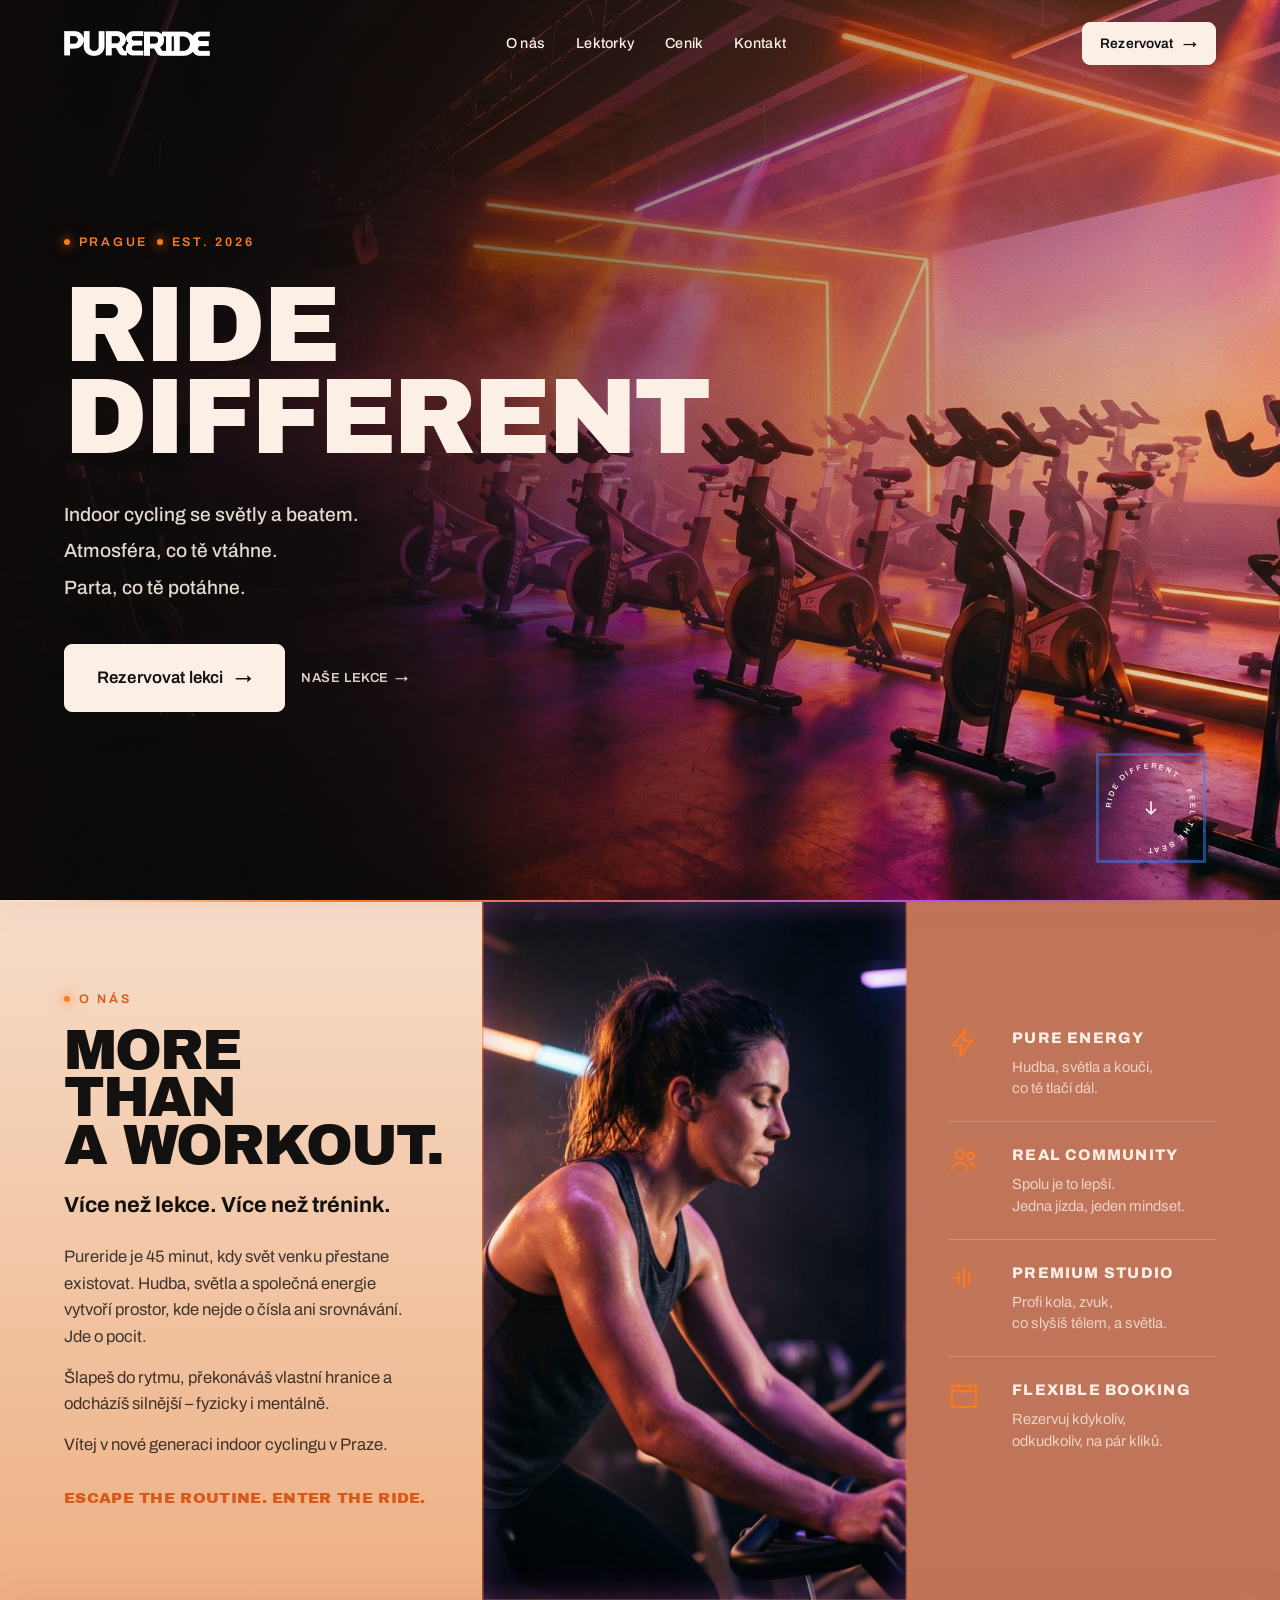
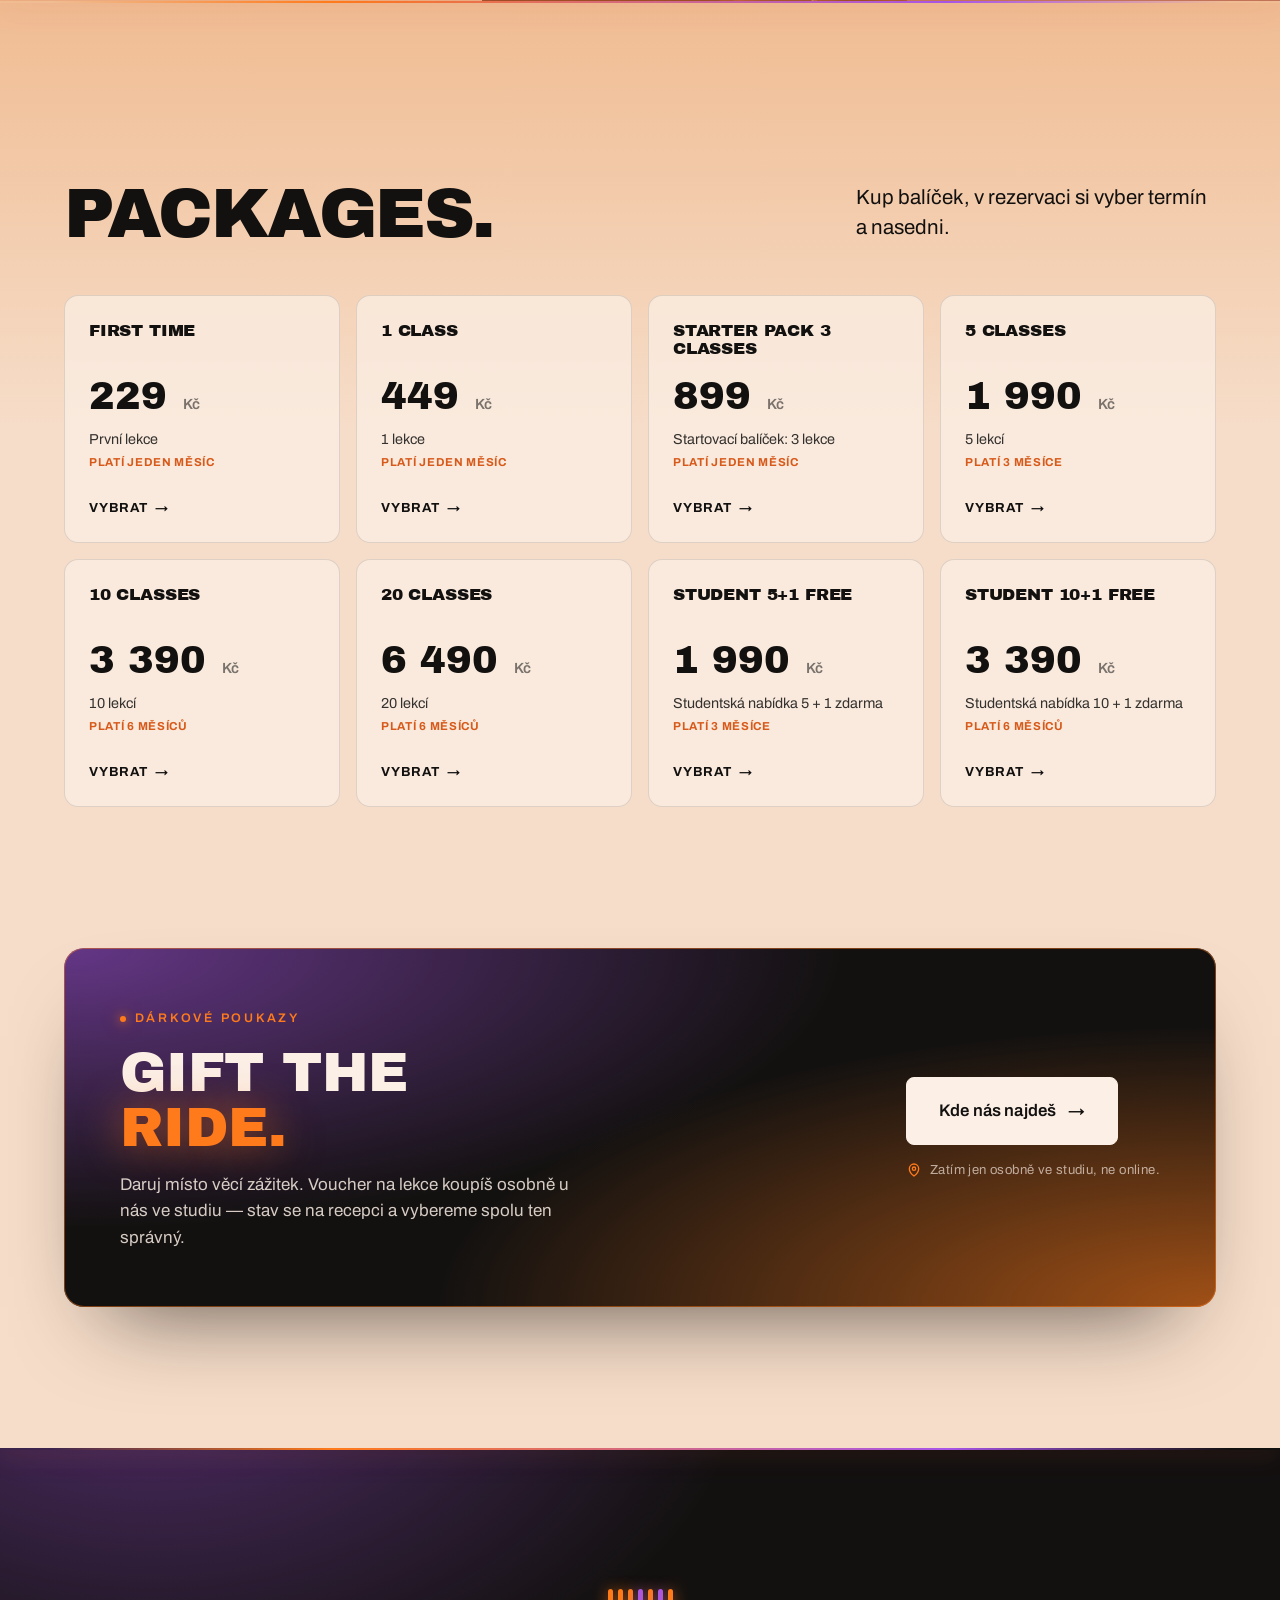
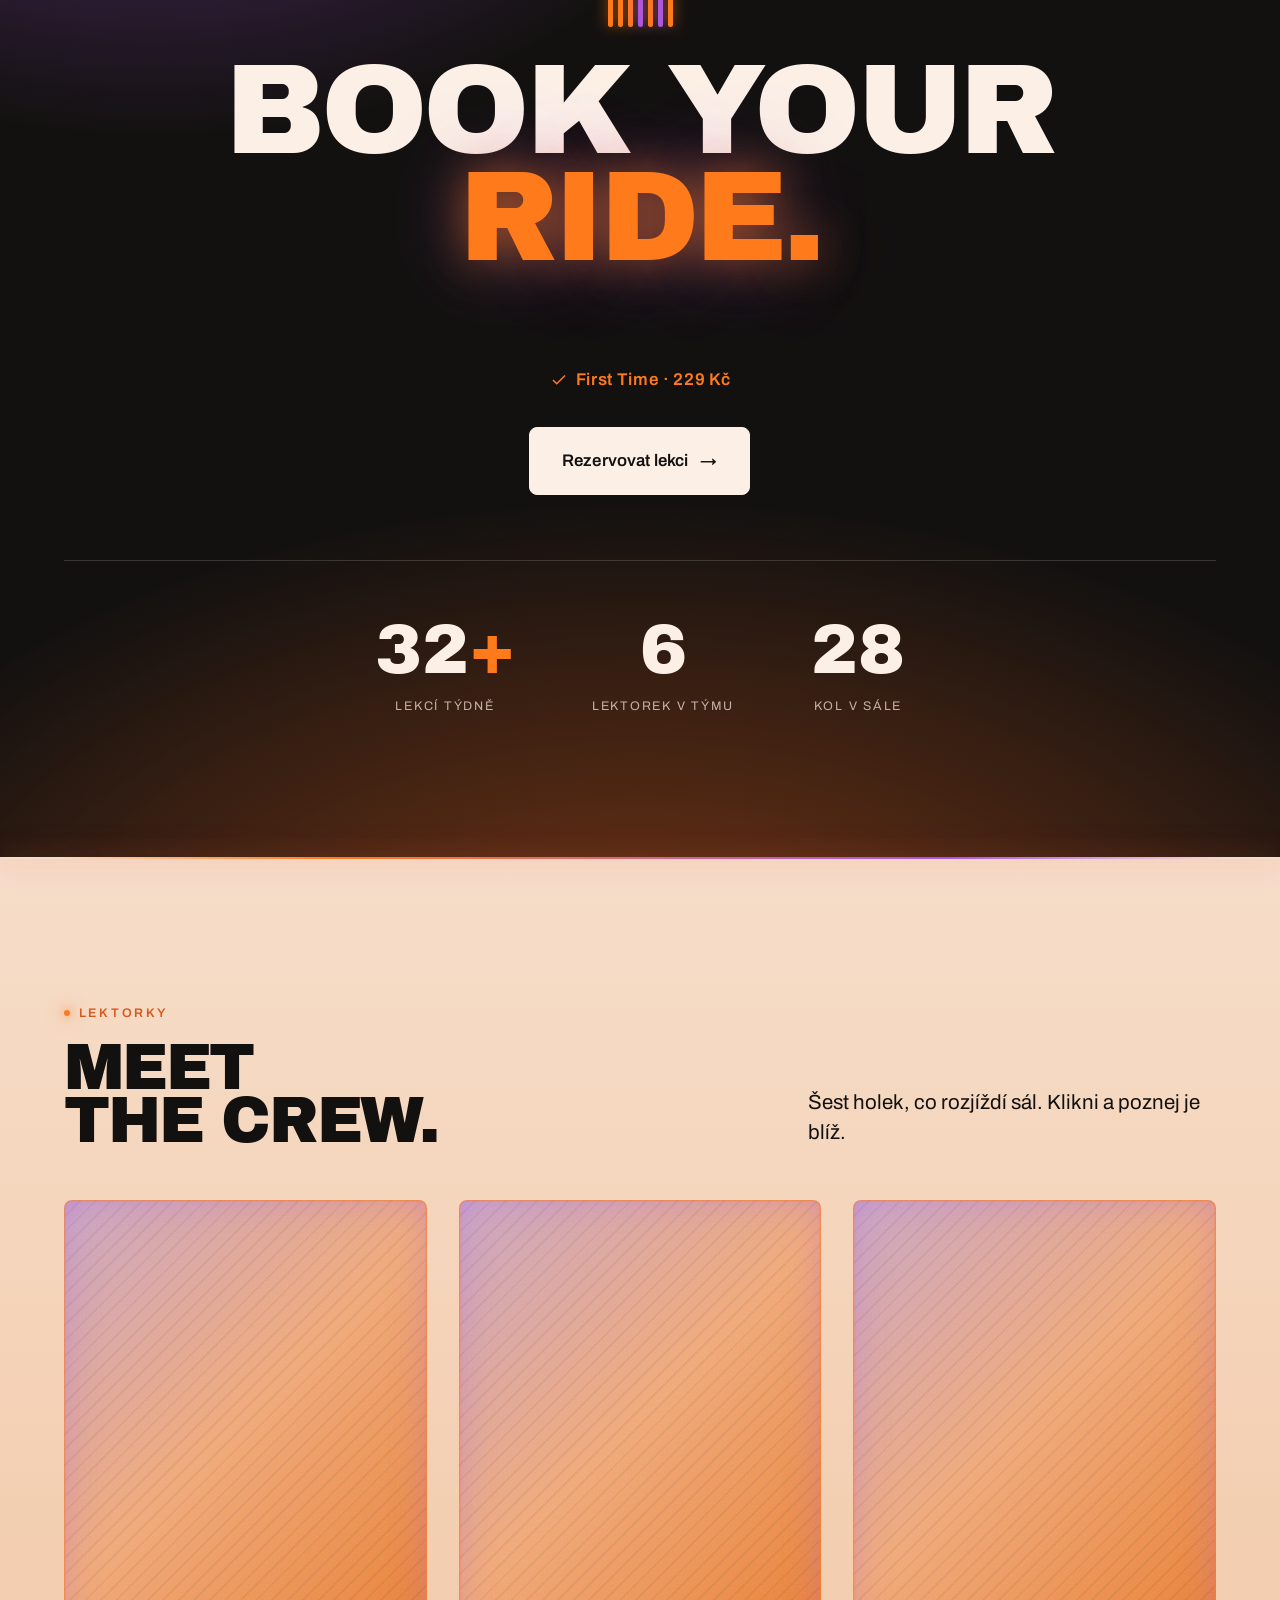
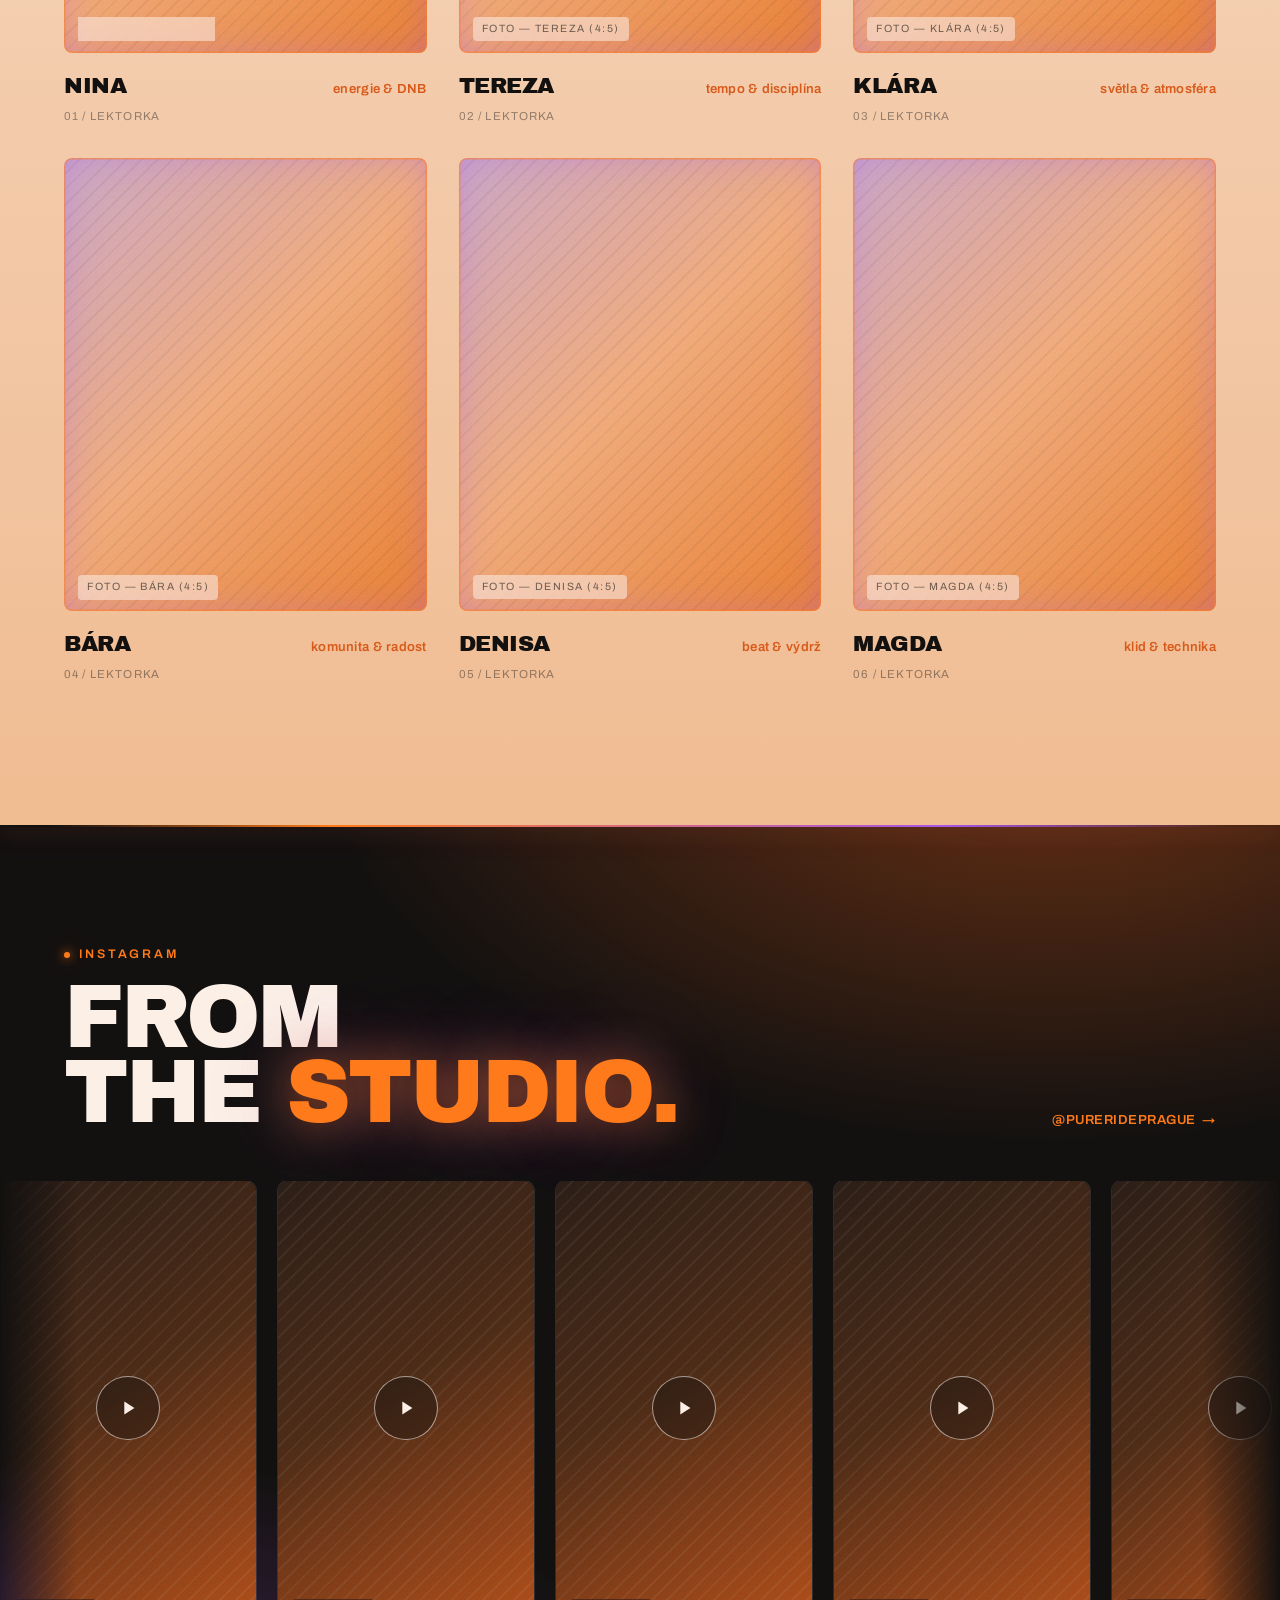
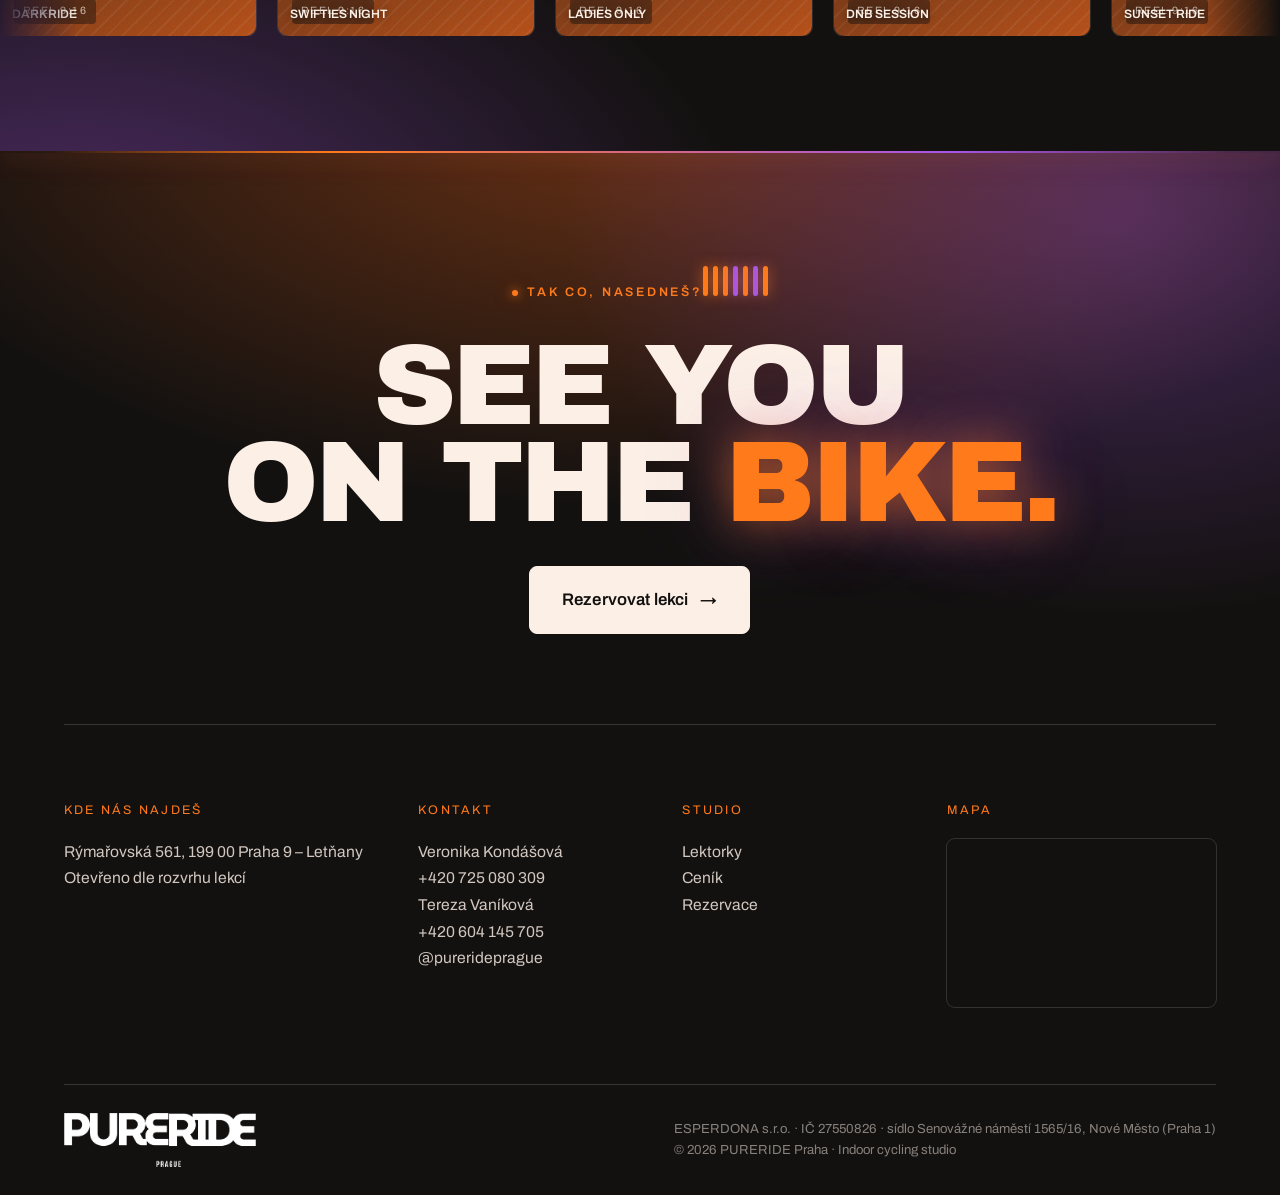
==== commit 3b3af9d3: "static export — logo (PURERIDE) v navigaci, patičce + favicon Co-Authored-By: Claude Opus 4.7 <norep" ====
--- a/index.html
+++ b/index.html
@@ -1 +1 @@
-<!DOCTYPE html><html lang="cs"><head><meta charSet="utf-8"/><meta name="viewport" content="width=device-width, initial-scale=1"/><link rel="stylesheet" href="/_next/static/chunks/0r~mdbu~w6_i8.css" data-precedence="next"/><link rel="preload" as="script" fetchPriority="low" href="/_next/static/chunks/0ht900cau6_ur.js"/><script src="/_next/static/chunks/0dgq26a5_oy.a.js" async=""></script><script src="/_next/static/chunks/0n~dq4kpx9xxx.js" async=""></script><script src="/_next/static/chunks/0174xh3wfsjm1.js" async=""></script><script src="/_next/static/chunks/turbopack-01map0okh_ooy.js" async=""></script><script src="/_next/static/chunks/01xlw8hd842-c.js" async=""></script><script src="/_next/static/chunks/0d3shmwh5_nmn.js" async=""></script><script src="/_next/static/chunks/0ka051yepewro.js" async=""></script><script src="/_next/static/chunks/0p1gf.3gq8kb6.js" async=""></script><link rel="preload" href="https://fonts.googleapis.com/css2?family=Archivo+Black&amp;family=Archivo:wght@400;500;600;700;800&amp;display=swap" as="style"/><link rel="preconnect" href="https://fonts.googleapis.com"/><link rel="preconnect" href="https://fonts.gstatic.com" crossorigin="anonymous"/><title>PURERIDE — Indoor cycling studio Praha</title><meta name="description" content="Indoor cycling se světly a beatem. Atmosféra, co tě vtáhne, a parta, co tě potáhne. První lekce za 229 Kč."/><meta property="og:title" content="PURERIDE — Indoor cycling studio Praha"/><meta property="og:description" content="Indoor cycling se světly a beatem. První lekce za 229 Kč."/><meta property="og:locale" content="cs_CZ"/><meta property="og:type" content="website"/><meta name="twitter:card" content="summary"/><meta name="twitter:title" content="PURERIDE — Indoor cycling studio Praha"/><meta name="twitter:description" content="Indoor cycling se světly a beatem. První lekce za 229 Kč."/><link href="https://fonts.googleapis.com/css2?family=Archivo+Black&amp;family=Archivo:wght@400;500;600;700;800&amp;display=swap" rel="stylesheet"/><script src="/_next/static/chunks/03~yq9q893hmn.js" noModule=""></script></head><body><div hidden=""><!--$--><!--/$--></div><nav class="nav" id="nav"><a href="#hero" class="wordmark">PURERIDE<span class="neon-dot">.</span></a><div class="nav-links"><a href="#o-nas" class="nav-link">O nás</a><a href="#lektorky" class="nav-link">Lektorky</a><a href="#cenik" class="nav-link">Ceník</a><a href="#kontakt" class="nav-link">Kontakt</a></div><a class="btn nav-cta on-dark" href="#rezervace-todo">Rezervovat<!-- --> <span class="arrow">→</span></a><button class="nav-burger" aria-label="Menu" aria-expanded="false"><span></span><span></span><span></span></button></nav><header class="hero" id="hero"><div class="hero-photo"></div><div class="hero-scrim"></div><div class="hero-bg-noise"></div><div class="hero-copy"><div class="hero-copy-inner"><span class="eyebrow on-dark hero-anim s1"><span class="dot"></span>PRAGUE<span class="dot"></span>EST. 2026</span><h1 class="display hero-title"><span class="ln hero-anim s2"><span>RIDE</span></span><span class="ln hero-anim s3"><span>DIFFERENT</span></span></h1><div class="hero-sub hero-anim s4"><p>Indoor cycling se světly a beatem.<br/>Atmosféra, co tě vtáhne.<br/>Parta, co tě potáhne.</p></div><div class="hero-actions hero-anim s5"><a class="btn lg on-dark magnetic" href="#rezervace-todo">Rezervovat lekci<!-- --> <span class="arrow">→</span></a><a class="text-link on-dark" href="#o-nas">Naše lekce<!-- --> <span class="arrow">→</span></a></div></div></div><div class="scroll-cue" aria-hidden="true"><svg class="ring" viewBox="0 0 116 116"><defs><path id="cuepath" d="M58,58 m-44,0 a44,44 0 1,1 88,0 a44,44 0 1,1 -88,0"></path></defs><text><textPath href="#cuepath" startOffset="0">RIDE DIFFERENT · FEEL THE BEAT · </textPath></text></svg><span class="cue-arrow"><svg width="20" height="20" viewBox="0 0 24 24" fill="none" stroke="currentColor" stroke-width="2"><path d="M12 4v15M6 13l6 6 6-6"></path></svg></span></div></header><section class="more" id="o-nas"><div class="more-grid"><div class="more-text"><span class="eyebrow reveal"><span class="dot"></span>O nás</span><h2 class="display reveal d1" style="margin-top:18px">MORE<br/>THAN<br/>A WORKOUT.</h2><p class="more-lead reveal d1">Více než lekce. Více než trénink.</p><p class="more-para reveal d1">Pureride je 45 minut, kdy svět venku přestane existovat. Hudba, světla a společná energie vytvoří prostor, kde nejde o čísla ani srovnávání. Jde o pocit.</p><p class="more-para reveal d1">Šlapeš do rytmu, překonáváš vlastní hranice a odcházíš silnější – fyzicky i mentálně.</p><p class="more-para reveal d1">Vítej v nové generaci indoor cyclingu v Praze.</p><p class="more-tagline reveal d2">Escape the routine. Enter the ride.</p></div><div class="more-photo"><div class="ph has-photo" style="background:url(/images/about-zone.jpg) center / cover no-repeat, var(--hero-grad)" role="img" aria-label="Cyklistka v sále PURERIDE — ponořená do lekce"></div></div><div class="more-features"><div class="feature reveal"><span class="ic"><svg width="32" height="32" viewBox="0 0 24 24" fill="none" stroke="currentColor" stroke-width="1.4"><path d="M13 2 4 14h6l-1 8 9-12h-6z"></path></svg></span><div><h4>PURE ENERGY</h4><p>Hudba, světla a kouči,<br/>co tě tlačí dál.</p></div></div><div class="feature reveal d1"><span class="ic"><svg width="32" height="32" viewBox="0 0 24 24" fill="none" stroke="currentColor" stroke-width="1.4"><circle cx="9" cy="8" r="3"></circle><circle cx="17" cy="9" r="2.4"></circle><path d="M3 20c0-3.3 2.7-6 6-6s6 2.7 6 6M15.5 14c2.5 0 4.5 2 4.5 4.5"></path></svg></span><div><h4>REAL COMMUNITY</h4><p>Spolu je to lepší.<br/>Jedna jízda, jeden mindset.</p></div></div><div class="feature reveal d2"><span class="ic"><svg width="32" height="32" viewBox="0 0 24 24" fill="none" stroke="currentColor" stroke-width="1.4"><path d="M4 12h2M8 8v8M12 4v16M16 8v8M20 12h0" stroke-linecap="round"></path></svg></span><div><h4>PREMIUM STUDIO</h4><p>Profi kola, zvuk,<br/>co slyšíš tělem, a světla.</p></div></div><div class="feature reveal d3"><span class="ic"><svg width="32" height="32" viewBox="0 0 24 24" fill="none" stroke="currentColor" stroke-width="1.4"><rect x="3" y="5" width="18" height="16" rx="2"></rect><path d="M3 9h18M8 3v4M16 3v4"></path></svg></span><div><h4>FLEXIBLE BOOKING</h4><p>Rezervuj kdykoliv,<br/>odkudkoliv, na pár kliků.</p></div></div></div></div></section><section class="section pricing" id="cenik"><div class="wrap"><div class="sec-head"><div><span class="eyebrow reveal"><span class="dot"></span>Balíčky</span><h2 class="display reveal d1" style="margin-top:16px">PACKAGES.</h2></div><p class="lead muted reveal d2" style="max-width:30ch">Kup balíček, v rezervaci si vyber termín a nasedni.</p></div><div class="pkg-grid"><div class="pkg reveal d1"><h3 class="pkg-name">FIRST TIME</h3><div class="pkg-price">229<!-- --> <small>Kč</small></div><p class="pkg-desc">První lekce</p><p class="pkg-valid">Platí jeden měsíc</p><div class="pkg-cta"><a href="#rezervace-todo">Vybrat<!-- --> <span class="arrow">→</span></a></div></div><div class="pkg reveal d2"><h3 class="pkg-name">1 CLASS</h3><div class="pkg-price">449<!-- --> <small>Kč</small></div><p class="pkg-desc">1 lekce</p><p class="pkg-valid">Platí jeden měsíc</p><div class="pkg-cta"><a href="#rezervace-todo">Vybrat<!-- --> <span class="arrow">→</span></a></div></div><div class="pkg reveal d3"><h3 class="pkg-name">STARTER PACK 3 CLASSES</h3><div class="pkg-price">899<!-- --> <small>Kč</small></div><p class="pkg-desc">Startovací balíček: 3 lekce</p><p class="pkg-valid">Platí jeden měsíc</p><div class="pkg-cta"><a href="#rezervace-todo">Vybrat<!-- --> <span class="arrow">→</span></a></div></div><div class="pkg reveal d1"><h3 class="pkg-name">5 CLASSES</h3><div class="pkg-price">1 990<!-- --> <small>Kč</small></div><p class="pkg-desc">5 lekcí</p><p class="pkg-valid">Platí 3 měsíce</p><div class="pkg-cta"><a href="#rezervace-todo">Vybrat<!-- --> <span class="arrow">→</span></a></div></div><div class="pkg reveal d2"><h3 class="pkg-name">10 CLASSES</h3><div class="pkg-price">3 390<!-- --> <small>Kč</small></div><p class="pkg-desc">10 lekcí</p><p class="pkg-valid">Platí 6 měsíců</p><div class="pkg-cta"><a href="#rezervace-todo">Vybrat<!-- --> <span class="arrow">→</span></a></div></div><div class="pkg reveal d3"><h3 class="pkg-name">20 CLASSES</h3><div class="pkg-price">6 490<!-- --> <small>Kč</small></div><p class="pkg-desc">20 lekcí</p><p class="pkg-valid">Platí 6 měsíců</p><div class="pkg-cta"><a href="#rezervace-todo">Vybrat<!-- --> <span class="arrow">→</span></a></div></div><div class="pkg reveal d1"><h3 class="pkg-name">STUDENT 5+1 FREE</h3><div class="pkg-price">1 990<!-- --> <small>Kč</small></div><p class="pkg-desc">Studentská nabídka 5 + 1 zdarma</p><p class="pkg-valid">Platí 3 měsíce</p><div class="pkg-cta"><a href="#rezervace-todo">Vybrat<!-- --> <span class="arrow">→</span></a></div></div><div class="pkg reveal d2"><h3 class="pkg-name">STUDENT 10+1 FREE</h3><div class="pkg-price">3 390<!-- --> <small>Kč</small></div><p class="pkg-desc">Studentská nabídka 10 + 1 zdarma</p><p class="pkg-valid">Platí 6 měsíců</p><div class="pkg-cta"><a href="#rezervace-todo">Vybrat<!-- --> <span class="arrow">→</span></a></div></div></div></div></section><section class="section voucher" id="vouchery"><div class="wrap"><div class="voucher-card reveal"><div class="voucher-main"><span class="eyebrow on-dark"><span class="dot"></span>Dárkové poukazy</span><h2 class="display" style="margin-top:16px">GIFT THE<br/><span class="em">RIDE.</span></h2><p class="voucher-text">Daruj místo věcí zážitek. Voucher na lekce koupíš osobně u nás ve studiu — stav se na recepci a vybereme spolu ten správný.</p></div><div class="voucher-aside"><a class="btn lg on-dark magnetic" href="#kontakt">Kde nás najdeš<!-- --> <span class="arrow">→</span></a><p class="voucher-note"><svg width="16" height="16" viewBox="0 0 24 24" fill="none" stroke="currentColor" stroke-width="2"><path d="M12 21s-7-5.2-7-11a7 7 0 0 1 14 0c0 5.8-7 11-7 11z"></path><circle cx="12" cy="10" r="2.5"></circle></svg>Zatím jen osobně ve studiu, ne online.</p></div></div></div></section><section class="section book"><div class="streaks" aria-hidden="true"><i></i><i></i><i></i></div><div class="wrap"><div class="eq reveal" aria-hidden="true"><span></span><span></span><span></span><span></span><span></span><span></span><span></span></div><h2 class="display reveal">BOOK YOUR<br/><span class="em">RIDE.</span></h2><p class="lead reveal d1">Vyber si termín a nasedni. First Time lekce za 229 Kč.</p><p class="free reveal d1"><svg width="18" height="18" viewBox="0 0 24 24" fill="none" stroke="currentColor" stroke-width="2"><path d="M20 6 9 17l-5-5"></path></svg>First Time · 229 Kč</p><div class="reveal d2"><a class="btn lg on-dark magnetic" href="#rezervace-todo">Rezervovat lekci<!-- --> <span class="arrow">→</span></a></div><div class="stats"><div class="stat reveal"><div class="num" data-count="32"><span class="val">0</span><span class="plus">+</span></div><div class="lbl">lekcí týdně</div></div><div class="stat reveal d1"><div class="num" data-count="6"><span class="val">0</span></div><div class="lbl">lektorek v týmu</div></div><div class="stat reveal d2"><div class="num" data-count="28"><span class="val">0</span></div><div class="lbl">kol v sále</div></div></div></div></section><section class="section crew" id="lektorky"><div class="wrap"><div class="sec-head"><div><span class="eyebrow reveal"><span class="dot"></span>Lektorky</span><h2 class="display reveal d1" style="margin-top:16px">MEET<br/>THE CREW.</h2></div><p class="lead muted reveal d2" style="max-width:34ch">Šest holek, co rozjíždí sál. Klikni a poznej je blíž.</p></div><div class="crew-grid"><a class="coach reveal" href="/lektorky/nina"><div class="ph" data-label="FOTO — Nina (4:5)"></div><div class="coach-meta"><div><div class="coach-name">Nina</div><div class="num-badge">0<!-- -->1<!-- --> / LEKTORKA</div></div><div class="coach-tag">energie &amp; DNB</div></div></a><a class="coach reveal d1" href="/lektorky/tereza"><div class="ph" data-label="FOTO — Tereza (4:5)"></div><div class="coach-meta"><div><div class="coach-name">Tereza</div><div class="num-badge">0<!-- -->2<!-- --> / LEKTORKA</div></div><div class="coach-tag">tempo &amp; disciplína</div></div></a><a class="coach reveal d2" href="/lektorky/klara"><div class="ph" data-label="FOTO — Klára (4:5)"></div><div class="coach-meta"><div><div class="coach-name">Klára</div><div class="num-badge">0<!-- -->3<!-- --> / LEKTORKA</div></div><div class="coach-tag">světla &amp; atmosféra</div></div></a><a class="coach reveal" href="/lektorky/bara"><div class="ph" data-label="FOTO — Bára (4:5)"></div><div class="coach-meta"><div><div class="coach-name">Bára</div><div class="num-badge">0<!-- -->4<!-- --> / LEKTORKA</div></div><div class="coach-tag">komunita &amp; radost</div></div></a><a class="coach reveal d1" href="/lektorky/denisa"><div class="ph" data-label="FOTO — Denisa (4:5)"></div><div class="coach-meta"><div><div class="coach-name">Denisa</div><div class="num-badge">0<!-- -->5<!-- --> / LEKTORKA</div></div><div class="coach-tag">beat &amp; výdrž</div></div></a><a class="coach reveal d2" href="/lektorky/magda"><div class="ph" data-label="FOTO — Magda (4:5)"></div><div class="coach-meta"><div><div class="coach-name">Magda</div><div class="num-badge">0<!-- -->6<!-- --> / LEKTORKA</div></div><div class="coach-tag">klid &amp; technika</div></div></a></div></div></section><section class="insta" id="instagram"><div class="streaks" aria-hidden="true"><i></i><i></i><i></i></div><div class="wrap"><div><span class="eyebrow on-dark reveal"><span class="dot"></span>Instagram</span><h2 class="display reveal d1" style="margin-top:14px">FROM<br/>THE <span class="em">STUDIO.</span></h2></div><a class="text-link reveal d2" style="color:var(--neon)" href="https://instagram.com/" target="_blank" rel="noopener noreferrer">@purerideprague<!-- --> <span class="arrow">→</span></a></div><div class="marquee-track"><div class="marquee"><div class="reel" role="button" tabindex="0" aria-pressed="false"><div class="ph dark reel-slot" data-label="REEL 9:16"></div><span class="play"><svg width="22" height="22" viewBox="0 0 24 24" fill="currentColor"><path d="M8 5v14l11-7z"></path></svg></span><span class="tag">DARK RIDE</span></div><div class="reel" role="button" tabindex="0" aria-pressed="false"><div class="ph dark reel-slot" data-label="REEL 9:16"></div><span class="play"><svg width="22" height="22" viewBox="0 0 24 24" fill="currentColor"><path d="M8 5v14l11-7z"></path></svg></span><span class="tag">SWIFTIES NIGHT</span></div><div class="reel" role="button" tabindex="0" aria-pressed="false"><div class="ph dark reel-slot" data-label="REEL 9:16"></div><span class="play"><svg width="22" height="22" viewBox="0 0 24 24" fill="currentColor"><path d="M8 5v14l11-7z"></path></svg></span><span class="tag">LADIES ONLY</span></div><div class="reel" role="button" tabindex="0" aria-pressed="false"><div class="ph dark reel-slot" data-label="REEL 9:16"></div><span class="play"><svg width="22" height="22" viewBox="0 0 24 24" fill="currentColor"><path d="M8 5v14l11-7z"></path></svg></span><span class="tag">DNB SESSION</span></div><div class="reel" role="button" tabindex="0" aria-pressed="false"><div class="ph dark reel-slot" data-label="REEL 9:16"></div><span class="play"><svg width="22" height="22" viewBox="0 0 24 24" fill="currentColor"><path d="M8 5v14l11-7z"></path></svg></span><span class="tag">SUNSET RIDE</span></div><div class="reel" role="button" tabindex="0" aria-pressed="false"><div class="ph dark reel-slot" data-label="REEL 9:16"></div><span class="play"><svg width="22" height="22" viewBox="0 0 24 24" fill="currentColor"><path d="M8 5v14l11-7z"></path></svg></span><span class="tag">BIRTHDAY RIDE</span></div><div class="reel" role="button" tabindex="0" aria-pressed="false"><div class="ph dark reel-slot" data-label="REEL 9:16"></div><span class="play"><svg width="22" height="22" viewBox="0 0 24 24" fill="currentColor"><path d="M8 5v14l11-7z"></path></svg></span><span class="tag">OLDIES PARTY</span></div><div class="reel" role="button" tabindex="0" aria-pressed="false"><div class="ph dark reel-slot" data-label="REEL 9:16"></div><span class="play"><svg width="22" height="22" viewBox="0 0 24 24" fill="currentColor"><path d="M8 5v14l11-7z"></path></svg></span><span class="tag">COMMUNITY</span></div><div class="reel" role="button" tabindex="0" aria-pressed="false"><div class="ph dark reel-slot" data-label="REEL 9:16"></div><span class="play"><svg width="22" height="22" viewBox="0 0 24 24" fill="currentColor"><path d="M8 5v14l11-7z"></path></svg></span><span class="tag">DARK RIDE</span></div><div class="reel" role="button" tabindex="0" aria-pressed="false"><div class="ph dark reel-slot" data-label="REEL 9:16"></div><span class="play"><svg width="22" height="22" viewBox="0 0 24 24" fill="currentColor"><path d="M8 5v14l11-7z"></path></svg></span><span class="tag">SWIFTIES NIGHT</span></div><div class="reel" role="button" tabindex="0" aria-pressed="false"><div class="ph dark reel-slot" data-label="REEL 9:16"></div><span class="play"><svg width="22" height="22" viewBox="0 0 24 24" fill="currentColor"><path d="M8 5v14l11-7z"></path></svg></span><span class="tag">LADIES ONLY</span></div><div class="reel" role="button" tabindex="0" aria-pressed="false"><div class="ph dark reel-slot" data-label="REEL 9:16"></div><span class="play"><svg width="22" height="22" viewBox="0 0 24 24" fill="currentColor"><path d="M8 5v14l11-7z"></path></svg></span><span class="tag">DNB SESSION</span></div><div class="reel" role="button" tabindex="0" aria-pressed="false"><div class="ph dark reel-slot" data-label="REEL 9:16"></div><span class="play"><svg width="22" height="22" viewBox="0 0 24 24" fill="currentColor"><path d="M8 5v14l11-7z"></path></svg></span><span class="tag">SUNSET RIDE</span></div><div class="reel" role="button" tabindex="0" aria-pressed="false"><div class="ph dark reel-slot" data-label="REEL 9:16"></div><span class="play"><svg width="22" height="22" viewBox="0 0 24 24" fill="currentColor"><path d="M8 5v14l11-7z"></path></svg></span><span class="tag">BIRTHDAY RIDE</span></div><div class="reel" role="button" tabindex="0" aria-pressed="false"><div class="ph dark reel-slot" data-label="REEL 9:16"></div><span class="play"><svg width="22" height="22" viewBox="0 0 24 24" fill="currentColor"><path d="M8 5v14l11-7z"></path></svg></span><span class="tag">OLDIES PARTY</span></div><div class="reel" role="button" tabindex="0" aria-pressed="false"><div class="ph dark reel-slot" data-label="REEL 9:16"></div><span class="play"><svg width="22" height="22" viewBox="0 0 24 24" fill="currentColor"><path d="M8 5v14l11-7z"></path></svg></span><span class="tag">COMMUNITY</span></div></div></div></section><footer class="foot" id="kontakt"><div class="streaks" aria-hidden="true"><i></i><i></i><i></i></div><div class="wrap"><div class="cta-band"><span class="eyebrow on-dark reveal"><span class="dot"></span>Tak co, nasedneš?</span><div class="eq reveal d1" aria-hidden="true"><span></span><span></span><span></span><span></span><span></span><span></span><span></span></div><h2 class="display reveal d1" style="margin-top:16px">SEE YOU<br/>ON THE <span class="em">BIKE.</span></h2><div class="reveal d2" style="margin-top:34px"><a class="btn lg on-dark magnetic" href="#rezervace-todo">Rezervovat lekci<!-- --> <span class="arrow">→</span></a></div></div><div class="foot-grid"><div><h5>Kde nás najdeš</h5><p>Rýmařovská 561, 199 00 Praha 9 – Letňany</p><p>Otevřeno dle rozvrhu lekcí</p></div><div><h5>Kontakt</h5><p>Veronika Kondášová<br/><a href="tel:+420725080309">+420 725 080 309</a></p><p>Tereza Vaníková<br/><a href="tel:+420604145705">+420 604 145 705</a></p><p><a href="https://instagram.com/" target="_blank" rel="noopener noreferrer">@purerideprague</a></p></div><div><h5>Studio</h5><p><a href="#lektorky">Lektorky</a></p><p><a href="#cenik">Ceník</a></p><p><a href="#rezervace-todo">Rezervace</a></p></div><div><h5>Mapa</h5><iframe class="foot-map" title="Mapa PURERIDE studio" src="https://maps.google.com/maps?q=R%C3%BDma%C5%99ovsk%C3%A1%20561%2C%20199%2000%20Praha%209&amp;z=15&amp;output=embed" loading="lazy" referrerPolicy="no-referrer-when-downgrade"></iframe></div></div><div class="foot-bottom"><span class="wordmark">PURERIDE<span style="color:var(--neon)">.</span></span><span class="legal">ESPERDONA s.r.o. · IČ 27550826 · sídlo Senovážné náměstí 1565/16, Nové Město (Praha 1)<br/>© 2026 PURERIDE Praha · Indoor cycling studio</span></div></div></footer><!--$--><!--/$--><script src="/_next/static/chunks/0ht900cau6_ur.js" id="_R_" async=""></script><script>(self.__next_f=self.__next_f||[]).push([0])</script><script>self.__next_f.push([1,"1:\"$Sreact.fragment\"\n2:I[39756,[\"/_next/static/chunks/01xlw8hd842-c.js\",\"/_next/static/chunks/0d3shmwh5_nmn.js\"],\"default\"]\n3:I[37457,[\"/_next/static/chunks/01xlw8hd842-c.js\",\"/_next/static/chunks/0d3shmwh5_nmn.js\"],\"default\"]\n4:I[22016,[\"/_next/static/chunks/01xlw8hd842-c.js\",\"/_next/static/chunks/0d3shmwh5_nmn.js\",\"/_next/static/chunks/0ka051yepewro.js\"],\"\"]\n5:I[84834,[\"/_next/static/chunks/01xlw8hd842-c.js\",\"/_next/static/chunks/0d3shmwh5_nmn.js\",\"/_next/static/chunks/0p1gf.3gq8kb6.js\"],\"default\"]\n15:I[68027,[\"/_next/static/chunks/01xlw8hd842-c.js\",\"/_next/static/chunks/0d3shmwh5_nmn.js\"],\"default\",1]\n:HL[\"/_next/static/chunks/0r~mdbu~w6_i8.css\",\"style\"]\n:HL[\"https://fonts.googleapis.com/css2?family=Archivo+Black\u0026family=Archivo:wght@400;500;600;700;800\u0026display=swap\",\"style\"]\n"])</script><script>self.__next_f.push([1,"0:{\"P\":null,\"c\":[\"\",\"\"],\"q\":\"\",\"i\":false,\"f\":[[[\"\",{\"children\":[\"__PAGE__\",{}]},\"$undefined\",\"$undefined\",16],[[\"$\",\"$1\",\"c\",{\"children\":[[[\"$\",\"link\",\"0\",{\"rel\":\"stylesheet\",\"href\":\"/_next/static/chunks/0r~mdbu~w6_i8.css\",\"precedence\":\"next\",\"crossOrigin\":\"$undefined\",\"nonce\":\"$undefined\"}],[\"$\",\"script\",\"script-0\",{\"src\":\"/_next/static/chunks/01xlw8hd842-c.js\",\"async\":true,\"nonce\":\"$undefined\"}],[\"$\",\"script\",\"script-1\",{\"src\":\"/_next/static/chunks/0d3shmwh5_nmn.js\",\"async\":true,\"nonce\":\"$undefined\"}]],[\"$\",\"html\",null,{\"lang\":\"cs\",\"children\":[[\"$\",\"head\",null,{\"children\":[[\"$\",\"link\",null,{\"rel\":\"preconnect\",\"href\":\"https://fonts.googleapis.com\"}],[\"$\",\"link\",null,{\"rel\":\"preconnect\",\"href\":\"https://fonts.gstatic.com\",\"crossOrigin\":\"anonymous\"}],[\"$\",\"link\",null,{\"href\":\"https://fonts.googleapis.com/css2?family=Archivo+Black\u0026family=Archivo:wght@400;500;600;700;800\u0026display=swap\",\"rel\":\"stylesheet\"}]]}],[\"$\",\"body\",null,{\"children\":[\"$\",\"$L2\",null,{\"parallelRouterKey\":\"children\",\"error\":\"$undefined\",\"errorStyles\":\"$undefined\",\"errorScripts\":\"$undefined\",\"template\":[\"$\",\"$L3\",null,{}],\"templateStyles\":\"$undefined\",\"templateScripts\":\"$undefined\",\"notFound\":[[\"$\",\"section\",null,{\"className\":\"min-h-[60vh] flex items-center justify-center\",\"children\":[\"$\",\"div\",null,{\"className\":\"text-center\",\"children\":[[\"$\",\"p\",null,{\"className\":\"text-sm font-medium text-secondary uppercase tracking-widest mb-4\",\"children\":\"404\"}],[\"$\",\"h1\",null,{\"className\":\"font-display text-4xl font-bold mb-4\",\"children\":\"Stránka nenalezena\"}],[\"$\",\"p\",null,{\"className\":\"text-secondary mb-8\",\"children\":\"Tato stránka neexistuje nebo byla přesunuta.\"}],[\"$\",\"$L4\",null,{\"href\":\"/\",\"className\":\"inline-flex items-center px-6 py-3 bg-primary text-white hover:bg-primary/90 transition-colors\",\"children\":\"Zpět na úvodní stránku\"}]]}]}],[]],\"forbidden\":\"$undefined\",\"unauthorized\":\"$undefined\"}]}]]}]]}],{\"children\":[[\"$\",\"$1\",\"c\",{\"children\":[[[\"$\",\"$L5\",null,{}],[\"$\",\"header\",null,{\"className\":\"hero\",\"id\":\"hero\",\"children\":[[\"$\",\"div\",null,{\"className\":\"hero-photo\"}],[\"$\",\"div\",null,{\"className\":\"hero-scrim\"}],[\"$\",\"div\",null,{\"className\":\"hero-bg-noise\"}],[\"$\",\"div\",null,{\"className\":\"hero-copy\",\"children\":[\"$\",\"div\",null,{\"className\":\"hero-copy-inner\",\"children\":[[\"$\",\"span\",null,{\"className\":\"eyebrow on-dark hero-anim s1\",\"children\":[[\"$\",\"span\",null,{\"className\":\"dot\"}],\"PRAGUE\",[\"$\",\"span\",null,{\"className\":\"dot\"}],\"EST. 2026\"]}],[\"$\",\"h1\",null,{\"className\":\"display hero-title\",\"children\":[[\"$\",\"span\",\"RIDE\",{\"className\":\"ln hero-anim s2\",\"children\":[\"$\",\"span\",null,{\"children\":\"RIDE\"}]}],[\"$\",\"span\",\"DIFFERENT\",{\"className\":\"ln hero-anim s3\",\"children\":[\"$\",\"span\",null,{\"children\":\"DIFFERENT\"}]}]]}],[\"$\",\"div\",null,{\"className\":\"hero-sub hero-anim s4\",\"children\":[\"$\",\"p\",null,{\"children\":[[\"$\",\"$1\",\"0\",{\"children\":[\"Indoor cycling se světly a beatem.\",[\"$\",\"br\",null,{}]]}],[\"$\",\"$1\",\"1\",{\"children\":[\"Atmosféra, co tě vtáhne.\",[\"$\",\"br\",null,{}]]}],[\"$\",\"$1\",\"2\",{\"children\":[\"Parta, co tě potáhne.\",false]}]]}]}],[\"$\",\"div\",null,{\"className\":\"hero-actions hero-anim s5\",\"children\":[[\"$\",\"a\",null,{\"className\":\"btn lg on-dark magnetic\",\"href\":\"#rezervace-todo\",\"children\":[\"Rezervovat lekci\",\" \",[\"$\",\"span\",null,{\"className\":\"arrow\",\"children\":\"→\"}]]}],[\"$\",\"a\",null,{\"className\":\"text-link on-dark\",\"href\":\"#o-nas\",\"children\":[\"Naše lekce\",\" \",[\"$\",\"span\",null,{\"className\":\"arrow\",\"children\":\"→\"}]]}]]}]]}]}],[\"$\",\"div\",null,{\"className\":\"scroll-cue\",\"aria-hidden\":\"true\",\"children\":[[\"$\",\"svg\",null,{\"className\":\"ring\",\"viewBox\":\"0 0 116 116\",\"children\":[[\"$\",\"defs\",null,{\"children\":[\"$\",\"path\",null,{\"id\":\"cuepath\",\"d\":\"M58,58 m-44,0 a44,44 0 1,1 88,0 a44,44 0 1,1 -88,0\"}]}],[\"$\",\"text\",null,{\"children\":[\"$\",\"textPath\",null,{\"href\":\"#cuepath\",\"startOffset\":\"0\",\"children\":\"RIDE DIFFERENT · FEEL THE BEAT · \"}]}]]}],[\"$\",\"span\",null,{\"className\":\"cue-arrow\",\"children\":[\"$\",\"svg\",null,{\"width\":\"20\",\"height\":\"20\",\"viewBox\":\"0 0 24 24\",\"fill\":\"none\",\"stroke\":\"currentColor\",\"strokeWidth\":\"2\",\"children\":[\"$\",\"path\",null,{\"d\":\"M12 4v15M6 13l6 6 6-6\"}]}]}]]}]]}],[\"$\",\"section\",null,{\"className\":\"more\",\"id\":\"o-nas\",\"children\":[\"$\",\"div\",null,{\"className\":\"more-grid\",\"children\":[[\"$\",\"div\",null,{\"className\":\"more-text\",\"children\":[[\"$\",\"span\",null,{\"className\":\"eyebrow reveal\",\"children\":[[\"$\",\"span\",null,{\"className\":\"dot\"}],\"O nás\"]}],[\"$\",\"h2\",null,{\"className\":\"display reveal d1\",\"style\":{\"marginTop\":18},\"children\":[[\"$\",\"$1\",\"0\",{\"children\":[\"MORE\",[\"$\",\"br\",null,{}]]}],[\"$\",\"$1\",\"1\",{\"children\":[\"THAN\",[\"$\",\"br\",null,{}]]}],[\"$\",\"$1\",\"2\",{\"children\":[\"A WORKOUT.\",false]}]]}],[\"$\",\"p\",null,{\"className\":\"more-lead reveal d1\",\"children\":\"Více než lekce. Více než trénink.\"}],[[\"$\",\"p\",\"0\",{\"className\":\"more-para reveal d1\",\"children\":\"Pureride je 45 minut, kdy svět venku přestane existovat. Hudba, světla a společná energie vytvoří prostor, kde nejde o čísla ani srovnávání. Jde o pocit.\"}],\"$L6\",\"$L7\"],\"$L8\"]}],\"$L9\",\"$La\"]}]}],\"$Lb\",\"$Lc\",\"$Ld\",\"$Le\",\"$Lf\",\"$L10\",\"$L11\"],[\"$L12\"],\"$L13\"]}],{},null,false,null]},null,false,null],\"$L14\",false]],\"m\":\"$undefined\",\"G\":[\"$15\",[\"$L16\"]],\"S\":true,\"h\":null,\"s\":\"$undefined\",\"l\":\"$undefined\",\"p\":\"$undefined\",\"d\":\"$undefined\",\"b\":\"-r73We7lwPSIH4ICDqcpA\"}\n"])</script><script>self.__next_f.push([1,"18:I[88773,[\"/_next/static/chunks/01xlw8hd842-c.js\",\"/_next/static/chunks/0d3shmwh5_nmn.js\",\"/_next/static/chunks/0p1gf.3gq8kb6.js\"],\"default\"]\n19:I[97866,[\"/_next/static/chunks/01xlw8hd842-c.js\",\"/_next/static/chunks/0d3shmwh5_nmn.js\",\"/_next/static/chunks/0p1gf.3gq8kb6.js\"],\"default\"]\n1a:I[97367,[\"/_next/static/chunks/01xlw8hd842-c.js\",\"/_next/static/chunks/0d3shmwh5_nmn.js\"],\"OutletBoundary\"]\n1b:\"$Sreact.suspense\"\n1d:I[97367,[\"/_next/static/chunks/01xlw8hd842-c.js\",\"/_next/static/chunks/0d3shmwh5_nmn.js\"],\"ViewportBoundary\"]\n1f:I[97367,[\"/_next/static/chunks/01xlw8hd842-c.js\",\"/_next/static/chunks/0d3shmwh5_nmn.js\"],\"MetadataBoundary\"]\n6:[\"$\",\"p\",\"1\",{\"className\":\"more-para reveal d1\",\"children\":\"Šlapeš do rytmu, překonáváš vlastní hranice a odcházíš silnější – fyzicky i mentálně.\"}]\n7:[\"$\",\"p\",\"2\",{\"className\":\"more-para reveal d1\",\"children\":\"Vítej v nové generaci indoor cyclingu v Praze.\"}]\n8:[\"$\",\"p\",null,{\"className\":\"more-tagline reveal d2\",\"children\":\"Escape the routine. Enter the ride.\"}]\n9:[\"$\",\"div\",null,{\"className\":\"more-photo\",\"children\":[\"$\",\"div\",null,{\"className\":\"ph has-photo\",\"data-label\":\"$undefined\",\"style\":{\"background\":\"url(/images/about-zone.jpg) center / cover no-repeat, var(--hero-grad)\"},\"role\":\"img\",\"aria-label\":\"Cyklistka v sále PURERIDE — ponořená do lekce\"}]}]\n"])</script><script>self.__next_f.push([1,"a:[\"$\",\"div\",null,{\"className\":\"more-features\",\"children\":[[\"$\",\"div\",\"PURE ENERGY\",{\"className\":\"feature reveal\",\"children\":[[\"$\",\"span\",null,{\"className\":\"ic\",\"children\":[\"$\",\"svg\",\"0\",{\"width\":\"32\",\"height\":\"32\",\"viewBox\":\"0 0 24 24\",\"fill\":\"none\",\"stroke\":\"currentColor\",\"strokeWidth\":\"1.4\",\"children\":[\"$\",\"path\",null,{\"d\":\"M13 2 4 14h6l-1 8 9-12h-6z\"}]}]}],[\"$\",\"div\",null,{\"children\":[[\"$\",\"h4\",null,{\"children\":\"PURE ENERGY\"}],[\"$\",\"p\",null,{\"children\":[[\"$\",\"$1\",\"0\",{\"children\":[\"Hudba, světla a kouči,\",[\"$\",\"br\",null,{}]]}],[\"$\",\"$1\",\"1\",{\"children\":[\"co tě tlačí dál.\",false]}]]}]]}]]}],[\"$\",\"div\",\"REAL COMMUNITY\",{\"className\":\"feature reveal d1\",\"children\":[[\"$\",\"span\",null,{\"className\":\"ic\",\"children\":[\"$\",\"svg\",\"1\",{\"width\":\"32\",\"height\":\"32\",\"viewBox\":\"0 0 24 24\",\"fill\":\"none\",\"stroke\":\"currentColor\",\"strokeWidth\":\"1.4\",\"children\":[[\"$\",\"circle\",null,{\"cx\":\"9\",\"cy\":\"8\",\"r\":\"3\"}],[\"$\",\"circle\",null,{\"cx\":\"17\",\"cy\":\"9\",\"r\":\"2.4\"}],[\"$\",\"path\",null,{\"d\":\"M3 20c0-3.3 2.7-6 6-6s6 2.7 6 6M15.5 14c2.5 0 4.5 2 4.5 4.5\"}]]}]}],[\"$\",\"div\",null,{\"children\":[[\"$\",\"h4\",null,{\"children\":\"REAL COMMUNITY\"}],[\"$\",\"p\",null,{\"children\":[[\"$\",\"$1\",\"0\",{\"children\":[\"Spolu je to lepší.\",[\"$\",\"br\",null,{}]]}],[\"$\",\"$1\",\"1\",{\"children\":[\"Jedna jízda, jeden mindset.\",false]}]]}]]}]]}],[\"$\",\"div\",\"PREMIUM STUDIO\",{\"className\":\"feature reveal d2\",\"children\":[[\"$\",\"span\",null,{\"className\":\"ic\",\"children\":[\"$\",\"svg\",\"2\",{\"width\":\"32\",\"height\":\"32\",\"viewBox\":\"0 0 24 24\",\"fill\":\"none\",\"stroke\":\"currentColor\",\"strokeWidth\":\"1.4\",\"children\":[\"$\",\"path\",null,{\"d\":\"M4 12h2M8 8v8M12 4v16M16 8v8M20 12h0\",\"strokeLinecap\":\"round\"}]}]}],[\"$\",\"div\",null,{\"children\":[[\"$\",\"h4\",null,{\"children\":\"PREMIUM STUDIO\"}],[\"$\",\"p\",null,{\"children\":[[\"$\",\"$1\",\"0\",{\"children\":[\"Profi kola, zvuk,\",[\"$\",\"br\",null,{}]]}],[\"$\",\"$1\",\"1\",{\"children\":[\"co slyšíš tělem, a světla.\",false]}]]}]]}]]}],[\"$\",\"div\",\"FLEXIBLE BOOKING\",{\"className\":\"feature reveal d3\",\"children\":[[\"$\",\"span\",null,{\"className\":\"ic\",\"children\":[\"$\",\"svg\",\"3\",{\"width\":\"32\",\"height\":\"32\",\"viewBox\":\"0 0 24 24\",\"fill\":\"none\",\"stroke\":\"currentColor\",\"strokeWidth\":\"1.4\",\"children\":[[\"$\",\"rect\",null,{\"x\":\"3\",\"y\":\"5\",\"width\":\"18\",\"height\":\"16\",\"rx\":\"2\"}],[\"$\",\"path\",null,{\"d\":\"M3 9h18M8 3v4M16 3v4\"}]]}]}],[\"$\",\"div\",null,{\"children\":[[\"$\",\"h4\",null,{\"children\":\"FLEXIBLE BOOKING\"}],[\"$\",\"p\",null,{\"children\":[[\"$\",\"$1\",\"0\",{\"children\":[\"Rezervuj kdykoliv,\",[\"$\",\"br\",null,{}]]}],[\"$\",\"$1\",\"1\",{\"children\":[\"odkudkoliv, na pár kliků.\",false]}]]}]]}]]}]]}]\n"])</script><script>self.__next_f.push([1,"b:[\"$\",\"section\",null,{\"className\":\"section pricing\",\"id\":\"cenik\",\"children\":[\"$\",\"div\",null,{\"className\":\"wrap\",\"children\":[[\"$\",\"div\",null,{\"className\":\"sec-head\",\"children\":[[\"$\",\"div\",null,{\"children\":[[\"$\",\"span\",null,{\"className\":\"eyebrow reveal\",\"children\":[[\"$\",\"span\",null,{\"className\":\"dot\"}],\"Balíčky\"]}],[\"$\",\"h2\",null,{\"className\":\"display reveal d1\",\"style\":{\"marginTop\":16},\"children\":\"PACKAGES.\"}]]}],[\"$\",\"p\",null,{\"className\":\"lead muted reveal d2\",\"style\":{\"maxWidth\":\"30ch\"},\"children\":\"Kup balíček, v rezervaci si vyber termín a nasedni.\"}]]}],[\"$\",\"div\",null,{\"className\":\"pkg-grid\",\"children\":[[\"$\",\"div\",\"FIRST TIME\",{\"className\":\"pkg reveal d1\",\"children\":[[\"$\",\"h3\",null,{\"className\":\"pkg-name\",\"children\":\"FIRST TIME\"}],[\"$\",\"div\",null,{\"className\":\"pkg-price\",\"children\":[\"229\",\" \",[\"$\",\"small\",null,{\"children\":\"Kč\"}]]}],[\"$\",\"p\",null,{\"className\":\"pkg-desc\",\"children\":\"První lekce\"}],[\"$\",\"p\",null,{\"className\":\"pkg-valid\",\"children\":\"Platí jeden měsíc\"}],[\"$\",\"div\",null,{\"className\":\"pkg-cta\",\"children\":[\"$\",\"a\",null,{\"href\":\"#rezervace-todo\",\"children\":[\"Vybrat\",\" \",[\"$\",\"span\",null,{\"className\":\"arrow\",\"children\":\"→\"}]]}]}]]}],[\"$\",\"div\",\"1 CLASS\",{\"className\":\"pkg reveal d2\",\"children\":[[\"$\",\"h3\",null,{\"className\":\"pkg-name\",\"children\":\"1 CLASS\"}],[\"$\",\"div\",null,{\"className\":\"pkg-price\",\"children\":[\"449\",\" \",[\"$\",\"small\",null,{\"children\":\"Kč\"}]]}],[\"$\",\"p\",null,{\"className\":\"pkg-desc\",\"children\":\"1 lekce\"}],[\"$\",\"p\",null,{\"className\":\"pkg-valid\",\"children\":\"Platí jeden měsíc\"}],[\"$\",\"div\",null,{\"className\":\"pkg-cta\",\"children\":[\"$\",\"a\",null,{\"href\":\"#rezervace-todo\",\"children\":[\"Vybrat\",\" \",[\"$\",\"span\",null,{\"className\":\"arrow\",\"children\":\"→\"}]]}]}]]}],[\"$\",\"div\",\"STARTER PACK 3 CLASSES\",{\"className\":\"pkg reveal d3\",\"children\":[[\"$\",\"h3\",null,{\"className\":\"pkg-name\",\"children\":\"STARTER PACK 3 CLASSES\"}],[\"$\",\"div\",null,{\"className\":\"pkg-price\",\"children\":[\"899\",\" \",[\"$\",\"small\",null,{\"children\":\"Kč\"}]]}],[\"$\",\"p\",null,{\"className\":\"pkg-desc\",\"children\":\"Startovací balíček: 3 lekce\"}],[\"$\",\"p\",null,{\"className\":\"pkg-valid\",\"children\":\"Platí jeden měsíc\"}],[\"$\",\"div\",null,{\"className\":\"pkg-cta\",\"children\":[\"$\",\"a\",null,{\"href\":\"#rezervace-todo\",\"children\":[\"Vybrat\",\" \",[\"$\",\"span\",null,{\"className\":\"arrow\",\"children\":\"→\"}]]}]}]]}],[\"$\",\"div\",\"5 CLASSES\",{\"className\":\"pkg reveal d1\",\"children\":[[\"$\",\"h3\",null,{\"className\":\"pkg-name\",\"children\":\"5 CLASSES\"}],[\"$\",\"div\",null,{\"className\":\"pkg-price\",\"children\":[\"1 990\",\" \",[\"$\",\"small\",null,{\"children\":\"Kč\"}]]}],[\"$\",\"p\",null,{\"className\":\"pkg-desc\",\"children\":\"5 lekcí\"}],[\"$\",\"p\",null,{\"className\":\"pkg-valid\",\"children\":\"Platí 3 měsíce\"}],[\"$\",\"div\",null,{\"className\":\"pkg-cta\",\"children\":[\"$\",\"a\",null,{\"href\":\"#rezervace-todo\",\"children\":[\"Vybrat\",\" \",[\"$\",\"span\",null,{\"className\":\"arrow\",\"children\":\"→\"}]]}]}]]}],[\"$\",\"div\",\"10 CLASSES\",{\"className\":\"pkg reveal d2\",\"children\":[[\"$\",\"h3\",null,{\"className\":\"pkg-name\",\"children\":\"10 CLASSES\"}],[\"$\",\"div\",null,{\"className\":\"pkg-price\",\"children\":[\"3 390\",\" \",[\"$\",\"small\",null,{\"children\":\"Kč\"}]]}],[\"$\",\"p\",null,{\"className\":\"pkg-desc\",\"children\":\"10 lekcí\"}],[\"$\",\"p\",null,{\"className\":\"pkg-valid\",\"children\":\"Platí 6 měsíců\"}],[\"$\",\"div\",null,{\"className\":\"pkg-cta\",\"children\":[\"$\",\"a\",null,{\"href\":\"#rezervace-todo\",\"children\":[\"Vybrat\",\" \",[\"$\",\"span\",null,{\"className\":\"arrow\",\"children\":\"→\"}]]}]}]]}],[\"$\",\"div\",\"20 CLASSES\",{\"className\":\"pkg reveal d3\",\"children\":[[\"$\",\"h3\",null,{\"className\":\"pkg-name\",\"children\":\"20 CLASSES\"}],[\"$\",\"div\",null,{\"className\":\"pkg-price\",\"children\":[\"6 490\",\" \",[\"$\",\"small\",null,{\"children\":\"Kč\"}]]}],[\"$\",\"p\",null,{\"className\":\"pkg-desc\",\"children\":\"20 lekcí\"}],[\"$\",\"p\",null,{\"className\":\"pkg-valid\",\"children\":\"Platí 6 měsíců\"}],[\"$\",\"div\",null,{\"className\":\"pkg-cta\",\"children\":[\"$\",\"a\",null,{\"href\":\"#rezervace-todo\",\"children\":[\"Vybrat\",\" \",[\"$\",\"span\",null,{\"className\":\"arrow\",\"children\":\"→\"}]]}]}]]}],[\"$\",\"div\",\"STUDENT 5+1 FREE\",{\"className\":\"pkg reveal d1\",\"children\":[[\"$\",\"h3\",null,{\"className\":\"pkg-name\",\"children\":\"STUDENT 5+1 FREE\"}],[\"$\",\"div\",null,{\"className\":\"pkg-price\",\"children\":[\"1 990\",\" \",[\"$\",\"small\",null,{\"children\":\"Kč\"}]]}],[\"$\",\"p\",null,{\"className\":\"pkg-desc\",\"children\":\"Studentská nabídka 5 + 1 zdarma\"}],[\"$\",\"p\",null,{\"className\":\"pkg-valid\",\"children\":\"Platí 3 měsíce\"}],[\"$\",\"div\",null,{\"className\":\"pkg-cta\",\"children\":[\"$\",\"a\",null,{\"href\":\"#rezervace-todo\",\"children\":[\"Vybrat\",\" \",[\"$\",\"span\",null,{\"className\":\"arrow\",\"children\":\"→\"}]]}]}]]}],[\"$\",\"div\",\"STUDENT 10+1 FREE\",{\"className\":\"pkg reveal d2\",\"children\":[[\"$\",\"h3\",null,{\"className\":\"pkg-name\",\"children\":\"STUDENT 10+1 FREE\"}],[\"$\",\"div\",null,{\"className\":\"pkg-price\",\"children\":[\"3 390\",\" \",[\"$\",\"small\",null,{\"children\":\"Kč\"}]]}],[\"$\",\"p\",null,{\"className\":\"pkg-desc\",\"children\":\"Studentská nabídka 10 + 1 zdarma\"}],[\"$\",\"p\",null,{\"className\":\"pkg-valid\",\"children\":\"Platí 6 měsíců\"}],[\"$\",\"div\",null,{\"className\":\"pkg-cta\",\"children\":[\"$\",\"a\",null,{\"href\":\"#rezervace-todo\",\"children\":[\"Vybrat\",\" \",\"$L17\"]}]}]]}]]}]]}]}]\n"])</script><script>self.__next_f.push([1,"c:[\"$\",\"section\",null,{\"className\":\"section voucher\",\"id\":\"vouchery\",\"children\":[\"$\",\"div\",null,{\"className\":\"wrap\",\"children\":[\"$\",\"div\",null,{\"className\":\"voucher-card reveal\",\"children\":[[\"$\",\"div\",null,{\"className\":\"voucher-main\",\"children\":[[\"$\",\"span\",null,{\"className\":\"eyebrow on-dark\",\"children\":[[\"$\",\"span\",null,{\"className\":\"dot\"}],\"Dárkové poukazy\"]}],[\"$\",\"h2\",null,{\"className\":\"display\",\"style\":{\"marginTop\":16},\"children\":[[\"$\",\"$1\",\"0\",{\"children\":[\"GIFT THE\",[\"$\",\"br\",null,{}]]}],[\"$\",\"$1\",\"1\",{\"children\":[[\"\",[\"$\",\"span\",null,{\"className\":\"em\",\"children\":\"RIDE.\"}]],false]}]]}],[\"$\",\"p\",null,{\"className\":\"voucher-text\",\"children\":\"Daruj místo věcí zážitek. Voucher na lekce koupíš osobně u nás ve studiu — stav se na recepci a vybereme spolu ten správný.\"}]]}],[\"$\",\"div\",null,{\"className\":\"voucher-aside\",\"children\":[[\"$\",\"a\",null,{\"className\":\"btn lg on-dark magnetic\",\"href\":\"#kontakt\",\"children\":[\"Kde nás najdeš\",\" \",[\"$\",\"span\",null,{\"className\":\"arrow\",\"children\":\"→\"}]]}],[\"$\",\"p\",null,{\"className\":\"voucher-note\",\"children\":[[\"$\",\"svg\",null,{\"width\":\"16\",\"height\":\"16\",\"viewBox\":\"0 0 24 24\",\"fill\":\"none\",\"stroke\":\"currentColor\",\"strokeWidth\":\"2\",\"children\":[[\"$\",\"path\",null,{\"d\":\"M12 21s-7-5.2-7-11a7 7 0 0 1 14 0c0 5.8-7 11-7 11z\"}],[\"$\",\"circle\",null,{\"cx\":\"12\",\"cy\":\"10\",\"r\":\"2.5\"}]]}],\"Zatím jen osobně ve studiu, ne online.\"]}]]}]]}]}]}]\n"])</script><script>self.__next_f.push([1,"d:[\"$\",\"section\",null,{\"className\":\"section book\",\"children\":[[\"$\",\"div\",null,{\"className\":\"streaks\",\"aria-hidden\":\"true\",\"children\":[[\"$\",\"i\",null,{}],[\"$\",\"i\",null,{}],[\"$\",\"i\",null,{}]]}],[\"$\",\"div\",null,{\"className\":\"wrap\",\"children\":[[\"$\",\"div\",null,{\"className\":\"eq reveal\",\"aria-hidden\":\"true\",\"children\":[[\"$\",\"span\",\"0\",{}],[\"$\",\"span\",\"1\",{}],[\"$\",\"span\",\"2\",{}],[\"$\",\"span\",\"3\",{}],[\"$\",\"span\",\"4\",{}],[\"$\",\"span\",\"5\",{}],[\"$\",\"span\",\"6\",{}]]}],[\"$\",\"h2\",null,{\"className\":\"display reveal\",\"children\":[[\"$\",\"$1\",\"0\",{\"children\":[\"BOOK YOUR\",[\"$\",\"br\",null,{}]]}],[\"$\",\"$1\",\"1\",{\"children\":[[\"\",[\"$\",\"span\",null,{\"className\":\"em\",\"children\":\"RIDE.\"}]],false]}]]}],[\"$\",\"p\",null,{\"className\":\"lead reveal d1\",\"children\":\"Vyber si termín a nasedni. First Time lekce za 229 Kč.\"}],[\"$\",\"p\",null,{\"className\":\"free reveal d1\",\"children\":[[\"$\",\"svg\",null,{\"width\":\"18\",\"height\":\"18\",\"viewBox\":\"0 0 24 24\",\"fill\":\"none\",\"stroke\":\"currentColor\",\"strokeWidth\":\"2\",\"children\":[\"$\",\"path\",null,{\"d\":\"M20 6 9 17l-5-5\"}]}],\"First Time · 229 Kč\"]}],[\"$\",\"div\",null,{\"className\":\"reveal d2\",\"children\":[\"$\",\"a\",null,{\"className\":\"btn lg on-dark magnetic\",\"href\":\"#rezervace-todo\",\"children\":[\"Rezervovat lekci\",\" \",[\"$\",\"span\",null,{\"className\":\"arrow\",\"children\":\"→\"}]]}]}],[\"$\",\"div\",null,{\"className\":\"stats\",\"children\":[[\"$\",\"div\",\"lekcí týdně\",{\"className\":\"stat reveal\",\"children\":[[\"$\",\"div\",null,{\"className\":\"num\",\"data-count\":32,\"children\":[[\"$\",\"span\",null,{\"className\":\"val\",\"children\":\"0\"}],[\"$\",\"span\",null,{\"className\":\"plus\",\"children\":\"+\"}]]}],[\"$\",\"div\",null,{\"className\":\"lbl\",\"children\":\"lekcí týdně\"}]]}],[\"$\",\"div\",\"lektorek v týmu\",{\"className\":\"stat reveal d1\",\"children\":[[\"$\",\"div\",null,{\"className\":\"num\",\"data-count\":6,\"children\":[[\"$\",\"span\",null,{\"className\":\"val\",\"children\":\"0\"}],\"$undefined\"]}],[\"$\",\"div\",null,{\"className\":\"lbl\",\"children\":\"lektorek v týmu\"}]]}],[\"$\",\"div\",\"kol v sále\",{\"className\":\"stat reveal d2\",\"children\":[[\"$\",\"div\",null,{\"className\":\"num\",\"data-count\":28,\"children\":[[\"$\",\"span\",null,{\"className\":\"val\",\"children\":\"0\"}],\"$undefined\"]}],[\"$\",\"div\",null,{\"className\":\"lbl\",\"children\":\"kol v sále\"}]]}]]}]]}]]}]\n"])</script><script>self.__next_f.push([1,"e:[\"$\",\"section\",null,{\"className\":\"section crew\",\"id\":\"lektorky\",\"children\":[\"$\",\"div\",null,{\"className\":\"wrap\",\"children\":[[\"$\",\"div\",null,{\"className\":\"sec-head\",\"children\":[[\"$\",\"div\",null,{\"children\":[[\"$\",\"span\",null,{\"className\":\"eyebrow reveal\",\"children\":[[\"$\",\"span\",null,{\"className\":\"dot\"}],\"Lektorky\"]}],[\"$\",\"h2\",null,{\"className\":\"display reveal d1\",\"style\":{\"marginTop\":16},\"children\":[[\"$\",\"$1\",\"0\",{\"children\":[\"MEET\",[\"$\",\"br\",null,{}]]}],[\"$\",\"$1\",\"1\",{\"children\":[\"THE CREW.\",false]}]]}]]}],[\"$\",\"p\",null,{\"className\":\"lead muted reveal d2\",\"style\":{\"maxWidth\":\"34ch\"},\"children\":\"Šest holek, co rozjíždí sál. Klikni a poznej je blíž.\"}]]}],[\"$\",\"div\",null,{\"className\":\"crew-grid\",\"children\":[[\"$\",\"a\",\"nina\",{\"className\":\"coach reveal\",\"href\":\"/lektorky/nina\",\"children\":[[\"$\",\"div\",null,{\"className\":\"ph\",\"data-label\":\"FOTO — Nina (4:5)\"}],[\"$\",\"div\",null,{\"className\":\"coach-meta\",\"children\":[[\"$\",\"div\",null,{\"children\":[[\"$\",\"div\",null,{\"className\":\"coach-name\",\"children\":\"Nina\"}],[\"$\",\"div\",null,{\"className\":\"num-badge\",\"children\":[\"0\",1,\" / LEKTORKA\"]}]]}],[\"$\",\"div\",null,{\"className\":\"coach-tag\",\"children\":\"energie \u0026 DNB\"}]]}]]}],[\"$\",\"a\",\"tereza\",{\"className\":\"coach reveal d1\",\"href\":\"/lektorky/tereza\",\"children\":[[\"$\",\"div\",null,{\"className\":\"ph\",\"data-label\":\"FOTO — Tereza (4:5)\"}],[\"$\",\"div\",null,{\"className\":\"coach-meta\",\"children\":[[\"$\",\"div\",null,{\"children\":[[\"$\",\"div\",null,{\"className\":\"coach-name\",\"children\":\"Tereza\"}],[\"$\",\"div\",null,{\"className\":\"num-badge\",\"children\":[\"0\",2,\" / LEKTORKA\"]}]]}],[\"$\",\"div\",null,{\"className\":\"coach-tag\",\"children\":\"tempo \u0026 disciplína\"}]]}]]}],[\"$\",\"a\",\"klara\",{\"className\":\"coach reveal d2\",\"href\":\"/lektorky/klara\",\"children\":[[\"$\",\"div\",null,{\"className\":\"ph\",\"data-label\":\"FOTO — Klára (4:5)\"}],[\"$\",\"div\",null,{\"className\":\"coach-meta\",\"children\":[[\"$\",\"div\",null,{\"children\":[[\"$\",\"div\",null,{\"className\":\"coach-name\",\"children\":\"Klára\"}],[\"$\",\"div\",null,{\"className\":\"num-badge\",\"children\":[\"0\",3,\" / LEKTORKA\"]}]]}],[\"$\",\"div\",null,{\"className\":\"coach-tag\",\"children\":\"světla \u0026 atmosféra\"}]]}]]}],[\"$\",\"a\",\"bara\",{\"className\":\"coach reveal\",\"href\":\"/lektorky/bara\",\"children\":[[\"$\",\"div\",null,{\"className\":\"ph\",\"data-label\":\"FOTO — Bára (4:5)\"}],[\"$\",\"div\",null,{\"className\":\"coach-meta\",\"children\":[[\"$\",\"div\",null,{\"children\":[[\"$\",\"div\",null,{\"className\":\"coach-name\",\"children\":\"Bára\"}],[\"$\",\"div\",null,{\"className\":\"num-badge\",\"children\":[\"0\",4,\" / LEKTORKA\"]}]]}],[\"$\",\"div\",null,{\"className\":\"coach-tag\",\"children\":\"komunita \u0026 radost\"}]]}]]}],[\"$\",\"a\",\"denisa\",{\"className\":\"coach reveal d1\",\"href\":\"/lektorky/denisa\",\"children\":[[\"$\",\"div\",null,{\"className\":\"ph\",\"data-label\":\"FOTO — Denisa (4:5)\"}],[\"$\",\"div\",null,{\"className\":\"coach-meta\",\"children\":[[\"$\",\"div\",null,{\"children\":[[\"$\",\"div\",null,{\"className\":\"coach-name\",\"children\":\"Denisa\"}],[\"$\",\"div\",null,{\"className\":\"num-badge\",\"children\":[\"0\",5,\" / LEKTORKA\"]}]]}],[\"$\",\"div\",null,{\"className\":\"coach-tag\",\"children\":\"beat \u0026 výdrž\"}]]}]]}],[\"$\",\"a\",\"magda\",{\"className\":\"coach reveal d2\",\"href\":\"/lektorky/magda\",\"children\":[[\"$\",\"div\",null,{\"className\":\"ph\",\"data-label\":\"FOTO — Magda (4:5)\"}],[\"$\",\"div\",null,{\"className\":\"coach-meta\",\"children\":[[\"$\",\"div\",null,{\"children\":[[\"$\",\"div\",null,{\"className\":\"coach-name\",\"children\":\"Magda\"}],[\"$\",\"div\",null,{\"className\":\"num-badge\",\"children\":[\"0\",6,\" / LEKTORKA\"]}]]}],[\"$\",\"div\",null,{\"className\":\"coach-tag\",\"children\":\"klid \u0026 technika\"}]]}]]}]]}]]}]}]\n"])</script><script>self.__next_f.push([1,"f:[\"$\",\"$L18\",null,{}]\n"])</script><script>self.__next_f.push([1,"10:[\"$\",\"footer\",null,{\"className\":\"foot\",\"id\":\"kontakt\",\"children\":[[\"$\",\"div\",null,{\"className\":\"streaks\",\"aria-hidden\":\"true\",\"children\":[[\"$\",\"i\",null,{}],[\"$\",\"i\",null,{}],[\"$\",\"i\",null,{}]]}],[\"$\",\"div\",null,{\"className\":\"wrap\",\"children\":[[\"$\",\"div\",null,{\"className\":\"cta-band\",\"children\":[[\"$\",\"span\",null,{\"className\":\"eyebrow on-dark reveal\",\"children\":[[\"$\",\"span\",null,{\"className\":\"dot\"}],\"Tak co, nasedneš?\"]}],[\"$\",\"div\",null,{\"className\":\"eq reveal d1\",\"aria-hidden\":\"true\",\"children\":[[\"$\",\"span\",\"0\",{}],[\"$\",\"span\",\"1\",{}],[\"$\",\"span\",\"2\",{}],[\"$\",\"span\",\"3\",{}],[\"$\",\"span\",\"4\",{}],[\"$\",\"span\",\"5\",{}],[\"$\",\"span\",\"6\",{}]]}],[\"$\",\"h2\",null,{\"className\":\"display reveal d1\",\"style\":{\"marginTop\":16},\"children\":[[\"$\",\"$1\",\"0\",{\"children\":[\"SEE YOU\",[\"$\",\"br\",null,{}]]}],[\"$\",\"$1\",\"1\",{\"children\":[[\"ON THE \",[\"$\",\"span\",null,{\"className\":\"em\",\"children\":\"BIKE.\"}]],false]}]]}],[\"$\",\"div\",null,{\"className\":\"reveal d2\",\"style\":{\"marginTop\":34},\"children\":[\"$\",\"a\",null,{\"className\":\"btn lg on-dark magnetic\",\"href\":\"#rezervace-todo\",\"children\":[\"Rezervovat lekci\",\" \",[\"$\",\"span\",null,{\"className\":\"arrow\",\"children\":\"→\"}]]}]}]]}],[\"$\",\"div\",null,{\"className\":\"foot-grid\",\"children\":[[\"$\",\"div\",null,{\"children\":[[\"$\",\"h5\",null,{\"children\":\"Kde nás najdeš\"}],[\"$\",\"p\",null,{\"children\":\"Rýmařovská 561, 199 00 Praha 9 – Letňany\"}],[\"$\",\"p\",null,{\"children\":\"Otevřeno dle rozvrhu lekcí\"}]]}],[\"$\",\"div\",null,{\"children\":[[\"$\",\"h5\",null,{\"children\":\"Kontakt\"}],[[\"$\",\"p\",\"+420 725 080 309\",{\"children\":[\"Veronika Kondášová\",[\"$\",\"br\",null,{}],[\"$\",\"a\",null,{\"href\":\"tel:+420725080309\",\"children\":\"+420 725 080 309\"}]]}],[\"$\",\"p\",\"+420 604 145 705\",{\"children\":[\"Tereza Vaníková\",[\"$\",\"br\",null,{}],[\"$\",\"a\",null,{\"href\":\"tel:+420604145705\",\"children\":\"+420 604 145 705\"}]]}]],[\"$\",\"p\",null,{\"children\":[\"$\",\"a\",null,{\"href\":\"https://instagram.com/\",\"target\":\"_blank\",\"rel\":\"noopener noreferrer\",\"children\":\"@purerideprague\"}]}]]}],[\"$\",\"div\",null,{\"children\":[[\"$\",\"h5\",null,{\"children\":\"Studio\"}],[[\"$\",\"p\",\"#lektorky\",{\"children\":[\"$\",\"a\",null,{\"href\":\"#lektorky\",\"children\":\"Lektorky\"}]}],[\"$\",\"p\",\"#cenik\",{\"children\":[\"$\",\"a\",null,{\"href\":\"#cenik\",\"children\":\"Ceník\"}]}]],[\"$\",\"p\",null,{\"children\":[\"$\",\"a\",null,{\"href\":\"#rezervace-todo\",\"children\":\"Rezervace\"}]}]]}],[\"$\",\"div\",null,{\"children\":[[\"$\",\"h5\",null,{\"children\":\"Mapa\"}],[\"$\",\"iframe\",null,{\"className\":\"foot-map\",\"title\":\"Mapa PURERIDE studio\",\"src\":\"https://maps.google.com/maps?q=R%C3%BDma%C5%99ovsk%C3%A1%20561%2C%20199%2000%20Praha%209\u0026z=15\u0026output=embed\",\"loading\":\"lazy\",\"referrerPolicy\":\"no-referrer-when-downgrade\"}]]}]]}],[\"$\",\"div\",null,{\"className\":\"foot-bottom\",\"children\":[[\"$\",\"span\",null,{\"className\":\"wordmark\",\"children\":[\"PURERIDE\",[\"$\",\"span\",null,{\"style\":{\"color\":\"var(--neon)\"},\"children\":\".\"}]]}],[\"$\",\"span\",null,{\"className\":\"legal\",\"children\":[\"ESPERDONA s.r.o. · IČ 27550826 · sídlo Senovážné náměstí 1565/16, Nové Město (Praha 1)\",[\"$\",\"br\",null,{}],\"© 2026 PURERIDE Praha · Indoor cycling studio\"]}]]}]]}]]}]\n"])</script><script>self.__next_f.push([1,"11:[\"$\",\"$L19\",null,{}]\n12:[\"$\",\"script\",\"script-0\",{\"src\":\"/_next/static/chunks/0p1gf.3gq8kb6.js\",\"async\":true,\"nonce\":\"$undefined\"}]\n13:[\"$\",\"$L1a\",null,{\"children\":[\"$\",\"$1b\",null,{\"name\":\"Next.MetadataOutlet\",\"children\":\"$@1c\"}]}]\n14:[\"$\",\"$1\",\"h\",{\"children\":[null,[\"$\",\"$L1d\",null,{\"children\":\"$L1e\"}],[\"$\",\"div\",null,{\"hidden\":true,\"children\":[\"$\",\"$L1f\",null,{\"children\":[\"$\",\"$1b\",null,{\"name\":\"Next.Metadata\",\"children\":\"$L20\"}]}]}],null]}]\n16:[\"$\",\"link\",\"0\",{\"rel\":\"stylesheet\",\"href\":\"/_next/static/chunks/0r~mdbu~w6_i8.css\",\"precedence\":\"next\",\"crossOrigin\":\"$undefined\",\"nonce\":\"$undefined\"}]\n"])</script><script>self.__next_f.push([1,"17:[\"$\",\"span\",null,{\"className\":\"arrow\",\"children\":\"→\"}]\n"])</script><script>self.__next_f.push([1,"1e:[[\"$\",\"meta\",\"0\",{\"charSet\":\"utf-8\"}],[\"$\",\"meta\",\"1\",{\"name\":\"viewport\",\"content\":\"width=device-width, initial-scale=1\"}]]\n"])</script><script>self.__next_f.push([1,"1c:null\n20:[[\"$\",\"title\",\"0\",{\"children\":\"PURERIDE — Indoor cycling studio Praha\"}],[\"$\",\"meta\",\"1\",{\"name\":\"description\",\"content\":\"Indoor cycling se světly a beatem. Atmosféra, co tě vtáhne, a parta, co tě potáhne. První lekce za 229 Kč.\"}],[\"$\",\"meta\",\"2\",{\"property\":\"og:title\",\"content\":\"PURERIDE — Indoor cycling studio Praha\"}],[\"$\",\"meta\",\"3\",{\"property\":\"og:description\",\"content\":\"Indoor cycling se světly a beatem. První lekce za 229 Kč.\"}],[\"$\",\"meta\",\"4\",{\"property\":\"og:locale\",\"content\":\"cs_CZ\"}],[\"$\",\"meta\",\"5\",{\"property\":\"og:type\",\"content\":\"website\"}],[\"$\",\"meta\",\"6\",{\"name\":\"twitter:card\",\"content\":\"summary\"}],[\"$\",\"meta\",\"7\",{\"name\":\"twitter:title\",\"content\":\"PURERIDE — Indoor cycling studio Praha\"}],[\"$\",\"meta\",\"8\",{\"name\":\"twitter:description\",\"content\":\"Indoor cycling se světly a beatem. První lekce za 229 Kč.\"}]]\n"])</script></body></html>+<!DOCTYPE html><html lang="cs"><head><meta charSet="utf-8"/><meta name="viewport" content="width=device-width, initial-scale=1"/><link rel="preload" as="image" href="/images/pureride-wordmark.png"/><link rel="preload" href="/images/pureride-logo.png" as="image"/><link rel="stylesheet" href="/_next/static/chunks/01-av6hs0hzl1.css" data-precedence="next"/><link rel="preload" as="script" fetchPriority="low" href="/_next/static/chunks/0ht900cau6_ur.js"/><script src="/_next/static/chunks/0dgq26a5_oy.a.js" async=""></script><script src="/_next/static/chunks/0n~dq4kpx9xxx.js" async=""></script><script src="/_next/static/chunks/0174xh3wfsjm1.js" async=""></script><script src="/_next/static/chunks/turbopack-01map0okh_ooy.js" async=""></script><script src="/_next/static/chunks/01xlw8hd842-c.js" async=""></script><script src="/_next/static/chunks/0d3shmwh5_nmn.js" async=""></script><script src="/_next/static/chunks/0ka051yepewro.js" async=""></script><script src="/_next/static/chunks/0c_g9mhkxkqab.js" async=""></script><link rel="preload" href="https://fonts.googleapis.com/css2?family=Archivo+Black&amp;family=Archivo:wght@400;500;600;700;800&amp;display=swap" as="style"/><link rel="preconnect" href="https://fonts.googleapis.com"/><link rel="preconnect" href="https://fonts.gstatic.com" crossorigin="anonymous"/><title>PURERIDE — Indoor cycling studio Praha</title><meta name="description" content="Indoor cycling se světly a beatem. Atmosféra, co tě vtáhne, a parta, co tě potáhne. První lekce za 229 Kč."/><meta property="og:title" content="PURERIDE — Indoor cycling studio Praha"/><meta property="og:description" content="Indoor cycling se světly a beatem. První lekce za 229 Kč."/><meta property="og:locale" content="cs_CZ"/><meta property="og:type" content="website"/><meta name="twitter:card" content="summary"/><meta name="twitter:title" content="PURERIDE — Indoor cycling studio Praha"/><meta name="twitter:description" content="Indoor cycling se světly a beatem. První lekce za 229 Kč."/><link rel="icon" href="/icon.png?icon.0180jgzim8b.q.png" sizes="512x512" type="image/png"/><link rel="apple-touch-icon" href="/apple-icon.png?apple-icon.12gbpnwlw8fvx.png" sizes="180x180" type="image/png"/><link href="https://fonts.googleapis.com/css2?family=Archivo+Black&amp;family=Archivo:wght@400;500;600;700;800&amp;display=swap" rel="stylesheet"/><script src="/_next/static/chunks/03~yq9q893hmn.js" noModule=""></script></head><body><div hidden=""><!--$--><!--/$--></div><nav class="nav" id="nav"><a href="#hero" class="wordmark" aria-label="PURERIDE"><img src="/images/pureride-wordmark.png" alt="PURERIDE" class="wordmark-img"/></a><div class="nav-links"><a href="#o-nas" class="nav-link">O nás</a><a href="#lektorky" class="nav-link">Lektorky</a><a href="#cenik" class="nav-link">Ceník</a><a href="#kontakt" class="nav-link">Kontakt</a></div><a class="btn nav-cta on-dark" href="#rezervace-todo">Rezervovat<!-- --> <span class="arrow">→</span></a><button class="nav-burger" aria-label="Menu" aria-expanded="false"><span></span><span></span><span></span></button></nav><header class="hero" id="hero"><div class="hero-photo"></div><div class="hero-scrim"></div><div class="hero-bg-noise"></div><div class="hero-copy"><div class="hero-copy-inner"><span class="eyebrow on-dark hero-anim s1"><span class="dot"></span>PRAGUE<span class="dot"></span>EST. 2026</span><h1 class="display hero-title"><span class="ln hero-anim s2"><span>RIDE</span></span><span class="ln hero-anim s3"><span>DIFFERENT</span></span></h1><div class="hero-sub hero-anim s4"><p>Indoor cycling se světly a beatem.<br/>Atmosféra, co tě vtáhne.<br/>Parta, co tě potáhne.</p></div><div class="hero-actions hero-anim s5"><a class="btn lg on-dark magnetic" href="#rezervace-todo">Rezervovat lekci<!-- --> <span class="arrow">→</span></a><a class="text-link on-dark" href="#o-nas">Naše lekce<!-- --> <span class="arrow">→</span></a></div></div></div><div class="scroll-cue" aria-hidden="true"><svg class="ring" viewBox="0 0 116 116"><defs><path id="cuepath" d="M58,58 m-44,0 a44,44 0 1,1 88,0 a44,44 0 1,1 -88,0"></path></defs><text><textPath href="#cuepath" startOffset="0">RIDE DIFFERENT · FEEL THE BEAT · </textPath></text></svg><span class="cue-arrow"><svg width="20" height="20" viewBox="0 0 24 24" fill="none" stroke="currentColor" stroke-width="2"><path d="M12 4v15M6 13l6 6 6-6"></path></svg></span></div></header><section class="more" id="o-nas"><div class="more-grid"><div class="more-text"><span class="eyebrow reveal"><span class="dot"></span>O nás</span><h2 class="display reveal d1" style="margin-top:18px">MORE<br/>THAN<br/>A WORKOUT.</h2><p class="more-lead reveal d1">Více než lekce. Více než trénink.</p><p class="more-para reveal d1">Pureride je 45 minut, kdy svět venku přestane existovat. Hudba, světla a společná energie vytvoří prostor, kde nejde o čísla ani srovnávání. Jde o pocit.</p><p class="more-para reveal d1">Šlapeš do rytmu, překonáváš vlastní hranice a odcházíš silnější – fyzicky i mentálně.</p><p class="more-para reveal d1">Vítej v nové generaci indoor cyclingu v Praze.</p><p class="more-tagline reveal d2">Escape the routine. Enter the ride.</p></div><div class="more-photo"><div class="ph has-photo" style="background:url(/images/about-zone.jpg) center / cover no-repeat, var(--hero-grad)" role="img" aria-label="Cyklistka v sále PURERIDE — ponořená do lekce"></div></div><div class="more-features"><div class="feature reveal"><span class="ic"><svg width="32" height="32" viewBox="0 0 24 24" fill="none" stroke="currentColor" stroke-width="1.4"><path d="M13 2 4 14h6l-1 8 9-12h-6z"></path></svg></span><div><h4>PURE ENERGY</h4><p>Hudba, světla a kouči,<br/>co tě tlačí dál.</p></div></div><div class="feature reveal d1"><span class="ic"><svg width="32" height="32" viewBox="0 0 24 24" fill="none" stroke="currentColor" stroke-width="1.4"><circle cx="9" cy="8" r="3"></circle><circle cx="17" cy="9" r="2.4"></circle><path d="M3 20c0-3.3 2.7-6 6-6s6 2.7 6 6M15.5 14c2.5 0 4.5 2 4.5 4.5"></path></svg></span><div><h4>REAL COMMUNITY</h4><p>Spolu je to lepší.<br/>Jedna jízda, jeden mindset.</p></div></div><div class="feature reveal d2"><span class="ic"><svg width="32" height="32" viewBox="0 0 24 24" fill="none" stroke="currentColor" stroke-width="1.4"><path d="M4 12h2M8 8v8M12 4v16M16 8v8M20 12h0" stroke-linecap="round"></path></svg></span><div><h4>PREMIUM STUDIO</h4><p>Profi kola, zvuk,<br/>co slyšíš tělem, a světla.</p></div></div><div class="feature reveal d3"><span class="ic"><svg width="32" height="32" viewBox="0 0 24 24" fill="none" stroke="currentColor" stroke-width="1.4"><rect x="3" y="5" width="18" height="16" rx="2"></rect><path d="M3 9h18M8 3v4M16 3v4"></path></svg></span><div><h4>FLEXIBLE BOOKING</h4><p>Rezervuj kdykoliv,<br/>odkudkoliv, na pár kliků.</p></div></div></div></div></section><section class="section pricing" id="cenik"><div class="wrap"><div class="sec-head"><div><span class="eyebrow reveal"><span class="dot"></span>Balíčky</span><h2 class="display reveal d1" style="margin-top:16px">PACKAGES.</h2></div><p class="lead muted reveal d2" style="max-width:30ch">Kup balíček, v rezervaci si vyber termín a nasedni.</p></div><div class="pkg-grid"><div class="pkg reveal d1"><h3 class="pkg-name">FIRST TIME</h3><div class="pkg-price">229<!-- --> <small>Kč</small></div><p class="pkg-desc">První lekce</p><p class="pkg-valid">Platí jeden měsíc</p><div class="pkg-cta"><a href="#rezervace-todo">Vybrat<!-- --> <span class="arrow">→</span></a></div></div><div class="pkg reveal d2"><h3 class="pkg-name">1 CLASS</h3><div class="pkg-price">449<!-- --> <small>Kč</small></div><p class="pkg-desc">1 lekce</p><p class="pkg-valid">Platí jeden měsíc</p><div class="pkg-cta"><a href="#rezervace-todo">Vybrat<!-- --> <span class="arrow">→</span></a></div></div><div class="pkg reveal d3"><h3 class="pkg-name">STARTER PACK 3 CLASSES</h3><div class="pkg-price">899<!-- --> <small>Kč</small></div><p class="pkg-desc">Startovací balíček: 3 lekce</p><p class="pkg-valid">Platí jeden měsíc</p><div class="pkg-cta"><a href="#rezervace-todo">Vybrat<!-- --> <span class="arrow">→</span></a></div></div><div class="pkg reveal d1"><h3 class="pkg-name">5 CLASSES</h3><div class="pkg-price">1 990<!-- --> <small>Kč</small></div><p class="pkg-desc">5 lekcí</p><p class="pkg-valid">Platí 3 měsíce</p><div class="pkg-cta"><a href="#rezervace-todo">Vybrat<!-- --> <span class="arrow">→</span></a></div></div><div class="pkg reveal d2"><h3 class="pkg-name">10 CLASSES</h3><div class="pkg-price">3 390<!-- --> <small>Kč</small></div><p class="pkg-desc">10 lekcí</p><p class="pkg-valid">Platí 6 měsíců</p><div class="pkg-cta"><a href="#rezervace-todo">Vybrat<!-- --> <span class="arrow">→</span></a></div></div><div class="pkg reveal d3"><h3 class="pkg-name">20 CLASSES</h3><div class="pkg-price">6 490<!-- --> <small>Kč</small></div><p class="pkg-desc">20 lekcí</p><p class="pkg-valid">Platí 6 měsíců</p><div class="pkg-cta"><a href="#rezervace-todo">Vybrat<!-- --> <span class="arrow">→</span></a></div></div><div class="pkg reveal d1"><h3 class="pkg-name">STUDENT 5+1 FREE</h3><div class="pkg-price">1 990<!-- --> <small>Kč</small></div><p class="pkg-desc">Studentská nabídka 5 + 1 zdarma</p><p class="pkg-valid">Platí 3 měsíce</p><div class="pkg-cta"><a href="#rezervace-todo">Vybrat<!-- --> <span class="arrow">→</span></a></div></div><div class="pkg reveal d2"><h3 class="pkg-name">STUDENT 10+1 FREE</h3><div class="pkg-price">3 390<!-- --> <small>Kč</small></div><p class="pkg-desc">Studentská nabídka 10 + 1 zdarma</p><p class="pkg-valid">Platí 6 měsíců</p><div class="pkg-cta"><a href="#rezervace-todo">Vybrat<!-- --> <span class="arrow">→</span></a></div></div></div></div></section><section class="section voucher" id="vouchery"><div class="wrap"><div class="voucher-card reveal"><div class="voucher-main"><span class="eyebrow on-dark"><span class="dot"></span>Dárkové poukazy</span><h2 class="display" style="margin-top:16px">GIFT THE<br/><span class="em">RIDE.</span></h2><p class="voucher-text">Daruj místo věcí zážitek. Voucher na lekce koupíš osobně u nás ve studiu — stav se na recepci a vybereme spolu ten správný.</p></div><div class="voucher-aside"><a class="btn lg on-dark magnetic" href="#kontakt">Kde nás najdeš<!-- --> <span class="arrow">→</span></a><p class="voucher-note"><svg width="16" height="16" viewBox="0 0 24 24" fill="none" stroke="currentColor" stroke-width="2"><path d="M12 21s-7-5.2-7-11a7 7 0 0 1 14 0c0 5.8-7 11-7 11z"></path><circle cx="12" cy="10" r="2.5"></circle></svg>Zatím jen osobně ve studiu, ne online.</p></div></div></div></section><section class="section book"><div class="streaks" aria-hidden="true"><i></i><i></i><i></i></div><div class="wrap"><div class="eq reveal" aria-hidden="true"><span></span><span></span><span></span><span></span><span></span><span></span><span></span></div><h2 class="display reveal">BOOK YOUR<br/><span class="em">RIDE.</span></h2><p class="lead reveal d1">Vyber si termín a nasedni. First Time lekce za 229 Kč.</p><p class="free reveal d1"><svg width="18" height="18" viewBox="0 0 24 24" fill="none" stroke="currentColor" stroke-width="2"><path d="M20 6 9 17l-5-5"></path></svg>First Time · 229 Kč</p><div class="reveal d2"><a class="btn lg on-dark magnetic" href="#rezervace-todo">Rezervovat lekci<!-- --> <span class="arrow">→</span></a></div><div class="stats"><div class="stat reveal"><div class="num" data-count="32"><span class="val">0</span><span class="plus">+</span></div><div class="lbl">lekcí týdně</div></div><div class="stat reveal d1"><div class="num" data-count="6"><span class="val">0</span></div><div class="lbl">lektorek v týmu</div></div><div class="stat reveal d2"><div class="num" data-count="28"><span class="val">0</span></div><div class="lbl">kol v sále</div></div></div></div></section><section class="section crew" id="lektorky"><div class="wrap"><div class="sec-head"><div><span class="eyebrow reveal"><span class="dot"></span>Lektorky</span><h2 class="display reveal d1" style="margin-top:16px">MEET<br/>THE CREW.</h2></div><p class="lead muted reveal d2" style="max-width:34ch">Šest holek, co rozjíždí sál. Klikni a poznej je blíž.</p></div><div class="crew-grid"><a class="coach reveal" href="/lektorky/nina"><div class="ph" data-label="FOTO — Nina (4:5)"></div><div class="coach-meta"><div><div class="coach-name">Nina</div><div class="num-badge">0<!-- -->1<!-- --> / LEKTORKA</div></div><div class="coach-tag">energie &amp; DNB</div></div></a><a class="coach reveal d1" href="/lektorky/tereza"><div class="ph" data-label="FOTO — Tereza (4:5)"></div><div class="coach-meta"><div><div class="coach-name">Tereza</div><div class="num-badge">0<!-- -->2<!-- --> / LEKTORKA</div></div><div class="coach-tag">tempo &amp; disciplína</div></div></a><a class="coach reveal d2" href="/lektorky/klara"><div class="ph" data-label="FOTO — Klára (4:5)"></div><div class="coach-meta"><div><div class="coach-name">Klára</div><div class="num-badge">0<!-- -->3<!-- --> / LEKTORKA</div></div><div class="coach-tag">světla &amp; atmosféra</div></div></a><a class="coach reveal" href="/lektorky/bara"><div class="ph" data-label="FOTO — Bára (4:5)"></div><div class="coach-meta"><div><div class="coach-name">Bára</div><div class="num-badge">0<!-- -->4<!-- --> / LEKTORKA</div></div><div class="coach-tag">komunita &amp; radost</div></div></a><a class="coach reveal d1" href="/lektorky/denisa"><div class="ph" data-label="FOTO — Denisa (4:5)"></div><div class="coach-meta"><div><div class="coach-name">Denisa</div><div class="num-badge">0<!-- -->5<!-- --> / LEKTORKA</div></div><div class="coach-tag">beat &amp; výdrž</div></div></a><a class="coach reveal d2" href="/lektorky/magda"><div class="ph" data-label="FOTO — Magda (4:5)"></div><div class="coach-meta"><div><div class="coach-name">Magda</div><div class="num-badge">0<!-- -->6<!-- --> / LEKTORKA</div></div><div class="coach-tag">klid &amp; technika</div></div></a></div></div></section><section class="insta" id="instagram"><div class="streaks" aria-hidden="true"><i></i><i></i><i></i></div><div class="wrap"><div><span class="eyebrow on-dark reveal"><span class="dot"></span>Instagram</span><h2 class="display reveal d1" style="margin-top:14px">FROM<br/>THE <span class="em">STUDIO.</span></h2></div><a class="text-link reveal d2" style="color:var(--neon)" href="https://instagram.com/" target="_blank" rel="noopener noreferrer">@purerideprague<!-- --> <span class="arrow">→</span></a></div><div class="marquee-track"><div class="marquee"><div class="reel" role="button" tabindex="0" aria-pressed="false"><div class="ph dark reel-slot" data-label="REEL 9:16"></div><span class="play"><svg width="22" height="22" viewBox="0 0 24 24" fill="currentColor"><path d="M8 5v14l11-7z"></path></svg></span><span class="tag">DARK RIDE</span></div><div class="reel" role="button" tabindex="0" aria-pressed="false"><div class="ph dark reel-slot" data-label="REEL 9:16"></div><span class="play"><svg width="22" height="22" viewBox="0 0 24 24" fill="currentColor"><path d="M8 5v14l11-7z"></path></svg></span><span class="tag">SWIFTIES NIGHT</span></div><div class="reel" role="button" tabindex="0" aria-pressed="false"><div class="ph dark reel-slot" data-label="REEL 9:16"></div><span class="play"><svg width="22" height="22" viewBox="0 0 24 24" fill="currentColor"><path d="M8 5v14l11-7z"></path></svg></span><span class="tag">LADIES ONLY</span></div><div class="reel" role="button" tabindex="0" aria-pressed="false"><div class="ph dark reel-slot" data-label="REEL 9:16"></div><span class="play"><svg width="22" height="22" viewBox="0 0 24 24" fill="currentColor"><path d="M8 5v14l11-7z"></path></svg></span><span class="tag">DNB SESSION</span></div><div class="reel" role="button" tabindex="0" aria-pressed="false"><div class="ph dark reel-slot" data-label="REEL 9:16"></div><span class="play"><svg width="22" height="22" viewBox="0 0 24 24" fill="currentColor"><path d="M8 5v14l11-7z"></path></svg></span><span class="tag">SUNSET RIDE</span></div><div class="reel" role="button" tabindex="0" aria-pressed="false"><div class="ph dark reel-slot" data-label="REEL 9:16"></div><span class="play"><svg width="22" height="22" viewBox="0 0 24 24" fill="currentColor"><path d="M8 5v14l11-7z"></path></svg></span><span class="tag">BIRTHDAY RIDE</span></div><div class="reel" role="button" tabindex="0" aria-pressed="false"><div class="ph dark reel-slot" data-label="REEL 9:16"></div><span class="play"><svg width="22" height="22" viewBox="0 0 24 24" fill="currentColor"><path d="M8 5v14l11-7z"></path></svg></span><span class="tag">OLDIES PARTY</span></div><div class="reel" role="button" tabindex="0" aria-pressed="false"><div class="ph dark reel-slot" data-label="REEL 9:16"></div><span class="play"><svg width="22" height="22" viewBox="0 0 24 24" fill="currentColor"><path d="M8 5v14l11-7z"></path></svg></span><span class="tag">COMMUNITY</span></div><div class="reel" role="button" tabindex="0" aria-pressed="false"><div class="ph dark reel-slot" data-label="REEL 9:16"></div><span class="play"><svg width="22" height="22" viewBox="0 0 24 24" fill="currentColor"><path d="M8 5v14l11-7z"></path></svg></span><span class="tag">DARK RIDE</span></div><div class="reel" role="button" tabindex="0" aria-pressed="false"><div class="ph dark reel-slot" data-label="REEL 9:16"></div><span class="play"><svg width="22" height="22" viewBox="0 0 24 24" fill="currentColor"><path d="M8 5v14l11-7z"></path></svg></span><span class="tag">SWIFTIES NIGHT</span></div><div class="reel" role="button" tabindex="0" aria-pressed="false"><div class="ph dark reel-slot" data-label="REEL 9:16"></div><span class="play"><svg width="22" height="22" viewBox="0 0 24 24" fill="currentColor"><path d="M8 5v14l11-7z"></path></svg></span><span class="tag">LADIES ONLY</span></div><div class="reel" role="button" tabindex="0" aria-pressed="false"><div class="ph dark reel-slot" data-label="REEL 9:16"></div><span class="play"><svg width="22" height="22" viewBox="0 0 24 24" fill="currentColor"><path d="M8 5v14l11-7z"></path></svg></span><span class="tag">DNB SESSION</span></div><div class="reel" role="button" tabindex="0" aria-pressed="false"><div class="ph dark reel-slot" data-label="REEL 9:16"></div><span class="play"><svg width="22" height="22" viewBox="0 0 24 24" fill="currentColor"><path d="M8 5v14l11-7z"></path></svg></span><span class="tag">SUNSET RIDE</span></div><div class="reel" role="button" tabindex="0" aria-pressed="false"><div class="ph dark reel-slot" data-label="REEL 9:16"></div><span class="play"><svg width="22" height="22" viewBox="0 0 24 24" fill="currentColor"><path d="M8 5v14l11-7z"></path></svg></span><span class="tag">BIRTHDAY RIDE</span></div><div class="reel" role="button" tabindex="0" aria-pressed="false"><div class="ph dark reel-slot" data-label="REEL 9:16"></div><span class="play"><svg width="22" height="22" viewBox="0 0 24 24" fill="currentColor"><path d="M8 5v14l11-7z"></path></svg></span><span class="tag">OLDIES PARTY</span></div><div class="reel" role="button" tabindex="0" aria-pressed="false"><div class="ph dark reel-slot" data-label="REEL 9:16"></div><span class="play"><svg width="22" height="22" viewBox="0 0 24 24" fill="currentColor"><path d="M8 5v14l11-7z"></path></svg></span><span class="tag">COMMUNITY</span></div></div></div></section><footer class="foot" id="kontakt"><div class="streaks" aria-hidden="true"><i></i><i></i><i></i></div><div class="wrap"><div class="cta-band"><span class="eyebrow on-dark reveal"><span class="dot"></span>Tak co, nasedneš?</span><div class="eq reveal d1" aria-hidden="true"><span></span><span></span><span></span><span></span><span></span><span></span><span></span></div><h2 class="display reveal d1" style="margin-top:16px">SEE YOU<br/>ON THE <span class="em">BIKE.</span></h2><div class="reveal d2" style="margin-top:34px"><a class="btn lg on-dark magnetic" href="#rezervace-todo">Rezervovat lekci<!-- --> <span class="arrow">→</span></a></div></div><div class="foot-grid"><div><h5>Kde nás najdeš</h5><p>Rýmařovská 561, 199 00 Praha 9 – Letňany</p><p>Otevřeno dle rozvrhu lekcí</p></div><div><h5>Kontakt</h5><p>Veronika Kondášová<br/><a href="tel:+420725080309">+420 725 080 309</a></p><p>Tereza Vaníková<br/><a href="tel:+420604145705">+420 604 145 705</a></p><p><a href="https://instagram.com/" target="_blank" rel="noopener noreferrer">@purerideprague</a></p></div><div><h5>Studio</h5><p><a href="#lektorky">Lektorky</a></p><p><a href="#cenik">Ceník</a></p><p><a href="#rezervace-todo">Rezervace</a></p></div><div><h5>Mapa</h5><iframe class="foot-map" title="Mapa PURERIDE studio" src="https://maps.google.com/maps?q=R%C3%BDma%C5%99ovsk%C3%A1%20561%2C%20199%2000%20Praha%209&amp;z=15&amp;output=embed" loading="lazy" referrerPolicy="no-referrer-when-downgrade"></iframe></div></div><div class="foot-bottom"><img src="/images/pureride-logo.png" alt="PURERIDE Prague" class="foot-logo"/><span class="legal">ESPERDONA s.r.o. · IČ 27550826 · sídlo Senovážné náměstí 1565/16, Nové Město (Praha 1)<br/>© 2026 PURERIDE Praha · Indoor cycling studio</span></div></div></footer><!--$--><!--/$--><script src="/_next/static/chunks/0ht900cau6_ur.js" id="_R_" async=""></script><script>(self.__next_f=self.__next_f||[]).push([0])</script><script>self.__next_f.push([1,"1:\"$Sreact.fragment\"\n2:I[39756,[\"/_next/static/chunks/01xlw8hd842-c.js\",\"/_next/static/chunks/0d3shmwh5_nmn.js\"],\"default\"]\n3:I[37457,[\"/_next/static/chunks/01xlw8hd842-c.js\",\"/_next/static/chunks/0d3shmwh5_nmn.js\"],\"default\"]\n4:I[22016,[\"/_next/static/chunks/01xlw8hd842-c.js\",\"/_next/static/chunks/0d3shmwh5_nmn.js\",\"/_next/static/chunks/0ka051yepewro.js\"],\"\"]\n5:I[84834,[\"/_next/static/chunks/01xlw8hd842-c.js\",\"/_next/static/chunks/0d3shmwh5_nmn.js\",\"/_next/static/chunks/0c_g9mhkxkqab.js\"],\"default\"]\n15:I[68027,[\"/_next/static/chunks/01xlw8hd842-c.js\",\"/_next/static/chunks/0d3shmwh5_nmn.js\"],\"default\",1]\n:HL[\"/_next/static/chunks/01-av6hs0hzl1.css\",\"style\"]\n:HL[\"https://fonts.googleapis.com/css2?family=Archivo+Black\u0026family=Archivo:wght@400;500;600;700;800\u0026display=swap\",\"style\"]\n"])</script><script>self.__next_f.push([1,"0:{\"P\":null,\"c\":[\"\",\"\"],\"q\":\"\",\"i\":false,\"f\":[[[\"\",{\"children\":[\"__PAGE__\",{}]},\"$undefined\",\"$undefined\",16],[[\"$\",\"$1\",\"c\",{\"children\":[[[\"$\",\"link\",\"0\",{\"rel\":\"stylesheet\",\"href\":\"/_next/static/chunks/01-av6hs0hzl1.css\",\"precedence\":\"next\",\"crossOrigin\":\"$undefined\",\"nonce\":\"$undefined\"}],[\"$\",\"script\",\"script-0\",{\"src\":\"/_next/static/chunks/01xlw8hd842-c.js\",\"async\":true,\"nonce\":\"$undefined\"}],[\"$\",\"script\",\"script-1\",{\"src\":\"/_next/static/chunks/0d3shmwh5_nmn.js\",\"async\":true,\"nonce\":\"$undefined\"}]],[\"$\",\"html\",null,{\"lang\":\"cs\",\"children\":[[\"$\",\"head\",null,{\"children\":[[\"$\",\"link\",null,{\"rel\":\"preconnect\",\"href\":\"https://fonts.googleapis.com\"}],[\"$\",\"link\",null,{\"rel\":\"preconnect\",\"href\":\"https://fonts.gstatic.com\",\"crossOrigin\":\"anonymous\"}],[\"$\",\"link\",null,{\"href\":\"https://fonts.googleapis.com/css2?family=Archivo+Black\u0026family=Archivo:wght@400;500;600;700;800\u0026display=swap\",\"rel\":\"stylesheet\"}]]}],[\"$\",\"body\",null,{\"children\":[\"$\",\"$L2\",null,{\"parallelRouterKey\":\"children\",\"error\":\"$undefined\",\"errorStyles\":\"$undefined\",\"errorScripts\":\"$undefined\",\"template\":[\"$\",\"$L3\",null,{}],\"templateStyles\":\"$undefined\",\"templateScripts\":\"$undefined\",\"notFound\":[[\"$\",\"section\",null,{\"className\":\"min-h-[60vh] flex items-center justify-center\",\"children\":[\"$\",\"div\",null,{\"className\":\"text-center\",\"children\":[[\"$\",\"p\",null,{\"className\":\"text-sm font-medium text-secondary uppercase tracking-widest mb-4\",\"children\":\"404\"}],[\"$\",\"h1\",null,{\"className\":\"font-display text-4xl font-bold mb-4\",\"children\":\"Stránka nenalezena\"}],[\"$\",\"p\",null,{\"className\":\"text-secondary mb-8\",\"children\":\"Tato stránka neexistuje nebo byla přesunuta.\"}],[\"$\",\"$L4\",null,{\"href\":\"/\",\"className\":\"inline-flex items-center px-6 py-3 bg-primary text-white hover:bg-primary/90 transition-colors\",\"children\":\"Zpět na úvodní stránku\"}]]}]}],[]],\"forbidden\":\"$undefined\",\"unauthorized\":\"$undefined\"}]}]]}]]}],{\"children\":[[\"$\",\"$1\",\"c\",{\"children\":[[[\"$\",\"$L5\",null,{}],[\"$\",\"header\",null,{\"className\":\"hero\",\"id\":\"hero\",\"children\":[[\"$\",\"div\",null,{\"className\":\"hero-photo\"}],[\"$\",\"div\",null,{\"className\":\"hero-scrim\"}],[\"$\",\"div\",null,{\"className\":\"hero-bg-noise\"}],[\"$\",\"div\",null,{\"className\":\"hero-copy\",\"children\":[\"$\",\"div\",null,{\"className\":\"hero-copy-inner\",\"children\":[[\"$\",\"span\",null,{\"className\":\"eyebrow on-dark hero-anim s1\",\"children\":[[\"$\",\"span\",null,{\"className\":\"dot\"}],\"PRAGUE\",[\"$\",\"span\",null,{\"className\":\"dot\"}],\"EST. 2026\"]}],[\"$\",\"h1\",null,{\"className\":\"display hero-title\",\"children\":[[\"$\",\"span\",\"RIDE\",{\"className\":\"ln hero-anim s2\",\"children\":[\"$\",\"span\",null,{\"children\":\"RIDE\"}]}],[\"$\",\"span\",\"DIFFERENT\",{\"className\":\"ln hero-anim s3\",\"children\":[\"$\",\"span\",null,{\"children\":\"DIFFERENT\"}]}]]}],[\"$\",\"div\",null,{\"className\":\"hero-sub hero-anim s4\",\"children\":[\"$\",\"p\",null,{\"children\":[[\"$\",\"$1\",\"0\",{\"children\":[\"Indoor cycling se světly a beatem.\",[\"$\",\"br\",null,{}]]}],[\"$\",\"$1\",\"1\",{\"children\":[\"Atmosféra, co tě vtáhne.\",[\"$\",\"br\",null,{}]]}],[\"$\",\"$1\",\"2\",{\"children\":[\"Parta, co tě potáhne.\",false]}]]}]}],[\"$\",\"div\",null,{\"className\":\"hero-actions hero-anim s5\",\"children\":[[\"$\",\"a\",null,{\"className\":\"btn lg on-dark magnetic\",\"href\":\"#rezervace-todo\",\"children\":[\"Rezervovat lekci\",\" \",[\"$\",\"span\",null,{\"className\":\"arrow\",\"children\":\"→\"}]]}],[\"$\",\"a\",null,{\"className\":\"text-link on-dark\",\"href\":\"#o-nas\",\"children\":[\"Naše lekce\",\" \",[\"$\",\"span\",null,{\"className\":\"arrow\",\"children\":\"→\"}]]}]]}]]}]}],[\"$\",\"div\",null,{\"className\":\"scroll-cue\",\"aria-hidden\":\"true\",\"children\":[[\"$\",\"svg\",null,{\"className\":\"ring\",\"viewBox\":\"0 0 116 116\",\"children\":[[\"$\",\"defs\",null,{\"children\":[\"$\",\"path\",null,{\"id\":\"cuepath\",\"d\":\"M58,58 m-44,0 a44,44 0 1,1 88,0 a44,44 0 1,1 -88,0\"}]}],[\"$\",\"text\",null,{\"children\":[\"$\",\"textPath\",null,{\"href\":\"#cuepath\",\"startOffset\":\"0\",\"children\":\"RIDE DIFFERENT · FEEL THE BEAT · \"}]}]]}],[\"$\",\"span\",null,{\"className\":\"cue-arrow\",\"children\":[\"$\",\"svg\",null,{\"width\":\"20\",\"height\":\"20\",\"viewBox\":\"0 0 24 24\",\"fill\":\"none\",\"stroke\":\"currentColor\",\"strokeWidth\":\"2\",\"children\":[\"$\",\"path\",null,{\"d\":\"M12 4v15M6 13l6 6 6-6\"}]}]}]]}]]}],[\"$\",\"section\",null,{\"className\":\"more\",\"id\":\"o-nas\",\"children\":[\"$\",\"div\",null,{\"className\":\"more-grid\",\"children\":[[\"$\",\"div\",null,{\"className\":\"more-text\",\"children\":[[\"$\",\"span\",null,{\"className\":\"eyebrow reveal\",\"children\":[[\"$\",\"span\",null,{\"className\":\"dot\"}],\"O nás\"]}],[\"$\",\"h2\",null,{\"className\":\"display reveal d1\",\"style\":{\"marginTop\":18},\"children\":[[\"$\",\"$1\",\"0\",{\"children\":[\"MORE\",[\"$\",\"br\",null,{}]]}],[\"$\",\"$1\",\"1\",{\"children\":[\"THAN\",[\"$\",\"br\",null,{}]]}],[\"$\",\"$1\",\"2\",{\"children\":[\"A WORKOUT.\",false]}]]}],[\"$\",\"p\",null,{\"className\":\"more-lead reveal d1\",\"children\":\"Více než lekce. Více než trénink.\"}],[[\"$\",\"p\",\"0\",{\"className\":\"more-para reveal d1\",\"children\":\"Pureride je 45 minut, kdy svět venku přestane existovat. Hudba, světla a společná energie vytvoří prostor, kde nejde o čísla ani srovnávání. Jde o pocit.\"}],\"$L6\",\"$L7\"],\"$L8\"]}],\"$L9\",\"$La\"]}]}],\"$Lb\",\"$Lc\",\"$Ld\",\"$Le\",\"$Lf\",\"$L10\",\"$L11\"],[\"$L12\"],\"$L13\"]}],{},null,false,null]},null,false,null],\"$L14\",false]],\"m\":\"$undefined\",\"G\":[\"$15\",[\"$L16\"]],\"S\":true,\"h\":null,\"s\":\"$undefined\",\"l\":\"$undefined\",\"p\":\"$undefined\",\"d\":\"$undefined\",\"b\":\"NkRrz92jLTJHtvN-0d7Th\"}\n"])</script><script>self.__next_f.push([1,"18:I[88773,[\"/_next/static/chunks/01xlw8hd842-c.js\",\"/_next/static/chunks/0d3shmwh5_nmn.js\",\"/_next/static/chunks/0c_g9mhkxkqab.js\"],\"default\"]\n19:I[97866,[\"/_next/static/chunks/01xlw8hd842-c.js\",\"/_next/static/chunks/0d3shmwh5_nmn.js\",\"/_next/static/chunks/0c_g9mhkxkqab.js\"],\"default\"]\n1a:I[97367,[\"/_next/static/chunks/01xlw8hd842-c.js\",\"/_next/static/chunks/0d3shmwh5_nmn.js\"],\"OutletBoundary\"]\n1b:\"$Sreact.suspense\"\n1d:I[97367,[\"/_next/static/chunks/01xlw8hd842-c.js\",\"/_next/static/chunks/0d3shmwh5_nmn.js\"],\"ViewportBoundary\"]\n1f:I[97367,[\"/_next/static/chunks/01xlw8hd842-c.js\",\"/_next/static/chunks/0d3shmwh5_nmn.js\"],\"MetadataBoundary\"]\n:HL[\"/images/pureride-logo.png\",\"image\"]\n6:[\"$\",\"p\",\"1\",{\"className\":\"more-para reveal d1\",\"children\":\"Šlapeš do rytmu, překonáváš vlastní hranice a odcházíš silnější – fyzicky i mentálně.\"}]\n7:[\"$\",\"p\",\"2\",{\"className\":\"more-para reveal d1\",\"children\":\"Vítej v nové generaci indoor cyclingu v Praze.\"}]\n8:[\"$\",\"p\",null,{\"className\":\"more-tagline reveal d2\",\"children\":\"Escape the routine. Enter the ride.\"}]\n9:[\"$\",\"div\",null,{\"className\":\"more-photo\",\"children\":[\"$\",\"div\",null,{\"className\":\"ph has-photo\",\"data-label\":\"$undefined\",\"style\":{\"background\":\"url(/images/about-zone.jpg) center / cover no-repeat, var(--hero-grad)\"},\"role\":\"img\",\"aria-label\":\"Cyklistka v sále PURERIDE — ponořená do lekce\"}]}]\n"])</script><script>self.__next_f.push([1,"a:[\"$\",\"div\",null,{\"className\":\"more-features\",\"children\":[[\"$\",\"div\",\"PURE ENERGY\",{\"className\":\"feature reveal\",\"children\":[[\"$\",\"span\",null,{\"className\":\"ic\",\"children\":[\"$\",\"svg\",\"0\",{\"width\":\"32\",\"height\":\"32\",\"viewBox\":\"0 0 24 24\",\"fill\":\"none\",\"stroke\":\"currentColor\",\"strokeWidth\":\"1.4\",\"children\":[\"$\",\"path\",null,{\"d\":\"M13 2 4 14h6l-1 8 9-12h-6z\"}]}]}],[\"$\",\"div\",null,{\"children\":[[\"$\",\"h4\",null,{\"children\":\"PURE ENERGY\"}],[\"$\",\"p\",null,{\"children\":[[\"$\",\"$1\",\"0\",{\"children\":[\"Hudba, světla a kouči,\",[\"$\",\"br\",null,{}]]}],[\"$\",\"$1\",\"1\",{\"children\":[\"co tě tlačí dál.\",false]}]]}]]}]]}],[\"$\",\"div\",\"REAL COMMUNITY\",{\"className\":\"feature reveal d1\",\"children\":[[\"$\",\"span\",null,{\"className\":\"ic\",\"children\":[\"$\",\"svg\",\"1\",{\"width\":\"32\",\"height\":\"32\",\"viewBox\":\"0 0 24 24\",\"fill\":\"none\",\"stroke\":\"currentColor\",\"strokeWidth\":\"1.4\",\"children\":[[\"$\",\"circle\",null,{\"cx\":\"9\",\"cy\":\"8\",\"r\":\"3\"}],[\"$\",\"circle\",null,{\"cx\":\"17\",\"cy\":\"9\",\"r\":\"2.4\"}],[\"$\",\"path\",null,{\"d\":\"M3 20c0-3.3 2.7-6 6-6s6 2.7 6 6M15.5 14c2.5 0 4.5 2 4.5 4.5\"}]]}]}],[\"$\",\"div\",null,{\"children\":[[\"$\",\"h4\",null,{\"children\":\"REAL COMMUNITY\"}],[\"$\",\"p\",null,{\"children\":[[\"$\",\"$1\",\"0\",{\"children\":[\"Spolu je to lepší.\",[\"$\",\"br\",null,{}]]}],[\"$\",\"$1\",\"1\",{\"children\":[\"Jedna jízda, jeden mindset.\",false]}]]}]]}]]}],[\"$\",\"div\",\"PREMIUM STUDIO\",{\"className\":\"feature reveal d2\",\"children\":[[\"$\",\"span\",null,{\"className\":\"ic\",\"children\":[\"$\",\"svg\",\"2\",{\"width\":\"32\",\"height\":\"32\",\"viewBox\":\"0 0 24 24\",\"fill\":\"none\",\"stroke\":\"currentColor\",\"strokeWidth\":\"1.4\",\"children\":[\"$\",\"path\",null,{\"d\":\"M4 12h2M8 8v8M12 4v16M16 8v8M20 12h0\",\"strokeLinecap\":\"round\"}]}]}],[\"$\",\"div\",null,{\"children\":[[\"$\",\"h4\",null,{\"children\":\"PREMIUM STUDIO\"}],[\"$\",\"p\",null,{\"children\":[[\"$\",\"$1\",\"0\",{\"children\":[\"Profi kola, zvuk,\",[\"$\",\"br\",null,{}]]}],[\"$\",\"$1\",\"1\",{\"children\":[\"co slyšíš tělem, a světla.\",false]}]]}]]}]]}],[\"$\",\"div\",\"FLEXIBLE BOOKING\",{\"className\":\"feature reveal d3\",\"children\":[[\"$\",\"span\",null,{\"className\":\"ic\",\"children\":[\"$\",\"svg\",\"3\",{\"width\":\"32\",\"height\":\"32\",\"viewBox\":\"0 0 24 24\",\"fill\":\"none\",\"stroke\":\"currentColor\",\"strokeWidth\":\"1.4\",\"children\":[[\"$\",\"rect\",null,{\"x\":\"3\",\"y\":\"5\",\"width\":\"18\",\"height\":\"16\",\"rx\":\"2\"}],[\"$\",\"path\",null,{\"d\":\"M3 9h18M8 3v4M16 3v4\"}]]}]}],[\"$\",\"div\",null,{\"children\":[[\"$\",\"h4\",null,{\"children\":\"FLEXIBLE BOOKING\"}],[\"$\",\"p\",null,{\"children\":[[\"$\",\"$1\",\"0\",{\"children\":[\"Rezervuj kdykoliv,\",[\"$\",\"br\",null,{}]]}],[\"$\",\"$1\",\"1\",{\"children\":[\"odkudkoliv, na pár kliků.\",false]}]]}]]}]]}]]}]\n"])</script><script>self.__next_f.push([1,"b:[\"$\",\"section\",null,{\"className\":\"section pricing\",\"id\":\"cenik\",\"children\":[\"$\",\"div\",null,{\"className\":\"wrap\",\"children\":[[\"$\",\"div\",null,{\"className\":\"sec-head\",\"children\":[[\"$\",\"div\",null,{\"children\":[[\"$\",\"span\",null,{\"className\":\"eyebrow reveal\",\"children\":[[\"$\",\"span\",null,{\"className\":\"dot\"}],\"Balíčky\"]}],[\"$\",\"h2\",null,{\"className\":\"display reveal d1\",\"style\":{\"marginTop\":16},\"children\":\"PACKAGES.\"}]]}],[\"$\",\"p\",null,{\"className\":\"lead muted reveal d2\",\"style\":{\"maxWidth\":\"30ch\"},\"children\":\"Kup balíček, v rezervaci si vyber termín a nasedni.\"}]]}],[\"$\",\"div\",null,{\"className\":\"pkg-grid\",\"children\":[[\"$\",\"div\",\"FIRST TIME\",{\"className\":\"pkg reveal d1\",\"children\":[[\"$\",\"h3\",null,{\"className\":\"pkg-name\",\"children\":\"FIRST TIME\"}],[\"$\",\"div\",null,{\"className\":\"pkg-price\",\"children\":[\"229\",\" \",[\"$\",\"small\",null,{\"children\":\"Kč\"}]]}],[\"$\",\"p\",null,{\"className\":\"pkg-desc\",\"children\":\"První lekce\"}],[\"$\",\"p\",null,{\"className\":\"pkg-valid\",\"children\":\"Platí jeden měsíc\"}],[\"$\",\"div\",null,{\"className\":\"pkg-cta\",\"children\":[\"$\",\"a\",null,{\"href\":\"#rezervace-todo\",\"children\":[\"Vybrat\",\" \",[\"$\",\"span\",null,{\"className\":\"arrow\",\"children\":\"→\"}]]}]}]]}],[\"$\",\"div\",\"1 CLASS\",{\"className\":\"pkg reveal d2\",\"children\":[[\"$\",\"h3\",null,{\"className\":\"pkg-name\",\"children\":\"1 CLASS\"}],[\"$\",\"div\",null,{\"className\":\"pkg-price\",\"children\":[\"449\",\" \",[\"$\",\"small\",null,{\"children\":\"Kč\"}]]}],[\"$\",\"p\",null,{\"className\":\"pkg-desc\",\"children\":\"1 lekce\"}],[\"$\",\"p\",null,{\"className\":\"pkg-valid\",\"children\":\"Platí jeden měsíc\"}],[\"$\",\"div\",null,{\"className\":\"pkg-cta\",\"children\":[\"$\",\"a\",null,{\"href\":\"#rezervace-todo\",\"children\":[\"Vybrat\",\" \",[\"$\",\"span\",null,{\"className\":\"arrow\",\"children\":\"→\"}]]}]}]]}],[\"$\",\"div\",\"STARTER PACK 3 CLASSES\",{\"className\":\"pkg reveal d3\",\"children\":[[\"$\",\"h3\",null,{\"className\":\"pkg-name\",\"children\":\"STARTER PACK 3 CLASSES\"}],[\"$\",\"div\",null,{\"className\":\"pkg-price\",\"children\":[\"899\",\" \",[\"$\",\"small\",null,{\"children\":\"Kč\"}]]}],[\"$\",\"p\",null,{\"className\":\"pkg-desc\",\"children\":\"Startovací balíček: 3 lekce\"}],[\"$\",\"p\",null,{\"className\":\"pkg-valid\",\"children\":\"Platí jeden měsíc\"}],[\"$\",\"div\",null,{\"className\":\"pkg-cta\",\"children\":[\"$\",\"a\",null,{\"href\":\"#rezervace-todo\",\"children\":[\"Vybrat\",\" \",[\"$\",\"span\",null,{\"className\":\"arrow\",\"children\":\"→\"}]]}]}]]}],[\"$\",\"div\",\"5 CLASSES\",{\"className\":\"pkg reveal d1\",\"children\":[[\"$\",\"h3\",null,{\"className\":\"pkg-name\",\"children\":\"5 CLASSES\"}],[\"$\",\"div\",null,{\"className\":\"pkg-price\",\"children\":[\"1 990\",\" \",[\"$\",\"small\",null,{\"children\":\"Kč\"}]]}],[\"$\",\"p\",null,{\"className\":\"pkg-desc\",\"children\":\"5 lekcí\"}],[\"$\",\"p\",null,{\"className\":\"pkg-valid\",\"children\":\"Platí 3 měsíce\"}],[\"$\",\"div\",null,{\"className\":\"pkg-cta\",\"children\":[\"$\",\"a\",null,{\"href\":\"#rezervace-todo\",\"children\":[\"Vybrat\",\" \",[\"$\",\"span\",null,{\"className\":\"arrow\",\"children\":\"→\"}]]}]}]]}],[\"$\",\"div\",\"10 CLASSES\",{\"className\":\"pkg reveal d2\",\"children\":[[\"$\",\"h3\",null,{\"className\":\"pkg-name\",\"children\":\"10 CLASSES\"}],[\"$\",\"div\",null,{\"className\":\"pkg-price\",\"children\":[\"3 390\",\" \",[\"$\",\"small\",null,{\"children\":\"Kč\"}]]}],[\"$\",\"p\",null,{\"className\":\"pkg-desc\",\"children\":\"10 lekcí\"}],[\"$\",\"p\",null,{\"className\":\"pkg-valid\",\"children\":\"Platí 6 měsíců\"}],[\"$\",\"div\",null,{\"className\":\"pkg-cta\",\"children\":[\"$\",\"a\",null,{\"href\":\"#rezervace-todo\",\"children\":[\"Vybrat\",\" \",[\"$\",\"span\",null,{\"className\":\"arrow\",\"children\":\"→\"}]]}]}]]}],[\"$\",\"div\",\"20 CLASSES\",{\"className\":\"pkg reveal d3\",\"children\":[[\"$\",\"h3\",null,{\"className\":\"pkg-name\",\"children\":\"20 CLASSES\"}],[\"$\",\"div\",null,{\"className\":\"pkg-price\",\"children\":[\"6 490\",\" \",[\"$\",\"small\",null,{\"children\":\"Kč\"}]]}],[\"$\",\"p\",null,{\"className\":\"pkg-desc\",\"children\":\"20 lekcí\"}],[\"$\",\"p\",null,{\"className\":\"pkg-valid\",\"children\":\"Platí 6 měsíců\"}],[\"$\",\"div\",null,{\"className\":\"pkg-cta\",\"children\":[\"$\",\"a\",null,{\"href\":\"#rezervace-todo\",\"children\":[\"Vybrat\",\" \",[\"$\",\"span\",null,{\"className\":\"arrow\",\"children\":\"→\"}]]}]}]]}],[\"$\",\"div\",\"STUDENT 5+1 FREE\",{\"className\":\"pkg reveal d1\",\"children\":[[\"$\",\"h3\",null,{\"className\":\"pkg-name\",\"children\":\"STUDENT 5+1 FREE\"}],[\"$\",\"div\",null,{\"className\":\"pkg-price\",\"children\":[\"1 990\",\" \",[\"$\",\"small\",null,{\"children\":\"Kč\"}]]}],[\"$\",\"p\",null,{\"className\":\"pkg-desc\",\"children\":\"Studentská nabídka 5 + 1 zdarma\"}],[\"$\",\"p\",null,{\"className\":\"pkg-valid\",\"children\":\"Platí 3 měsíce\"}],[\"$\",\"div\",null,{\"className\":\"pkg-cta\",\"children\":[\"$\",\"a\",null,{\"href\":\"#rezervace-todo\",\"children\":[\"Vybrat\",\" \",[\"$\",\"span\",null,{\"className\":\"arrow\",\"children\":\"→\"}]]}]}]]}],[\"$\",\"div\",\"STUDENT 10+1 FREE\",{\"className\":\"pkg reveal d2\",\"children\":[[\"$\",\"h3\",null,{\"className\":\"pkg-name\",\"children\":\"STUDENT 10+1 FREE\"}],[\"$\",\"div\",null,{\"className\":\"pkg-price\",\"children\":[\"3 390\",\" \",[\"$\",\"small\",null,{\"children\":\"Kč\"}]]}],[\"$\",\"p\",null,{\"className\":\"pkg-desc\",\"children\":\"Studentská nabídka 10 + 1 zdarma\"}],[\"$\",\"p\",null,{\"className\":\"pkg-valid\",\"children\":\"Platí 6 měsíců\"}],[\"$\",\"div\",null,{\"className\":\"pkg-cta\",\"children\":[\"$\",\"a\",null,{\"href\":\"#rezervace-todo\",\"children\":[\"Vybrat\",\" \",\"$L17\"]}]}]]}]]}]]}]}]\n"])</script><script>self.__next_f.push([1,"c:[\"$\",\"section\",null,{\"className\":\"section voucher\",\"id\":\"vouchery\",\"children\":[\"$\",\"div\",null,{\"className\":\"wrap\",\"children\":[\"$\",\"div\",null,{\"className\":\"voucher-card reveal\",\"children\":[[\"$\",\"div\",null,{\"className\":\"voucher-main\",\"children\":[[\"$\",\"span\",null,{\"className\":\"eyebrow on-dark\",\"children\":[[\"$\",\"span\",null,{\"className\":\"dot\"}],\"Dárkové poukazy\"]}],[\"$\",\"h2\",null,{\"className\":\"display\",\"style\":{\"marginTop\":16},\"children\":[[\"$\",\"$1\",\"0\",{\"children\":[\"GIFT THE\",[\"$\",\"br\",null,{}]]}],[\"$\",\"$1\",\"1\",{\"children\":[[\"\",[\"$\",\"span\",null,{\"className\":\"em\",\"children\":\"RIDE.\"}]],false]}]]}],[\"$\",\"p\",null,{\"className\":\"voucher-text\",\"children\":\"Daruj místo věcí zážitek. Voucher na lekce koupíš osobně u nás ve studiu — stav se na recepci a vybereme spolu ten správný.\"}]]}],[\"$\",\"div\",null,{\"className\":\"voucher-aside\",\"children\":[[\"$\",\"a\",null,{\"className\":\"btn lg on-dark magnetic\",\"href\":\"#kontakt\",\"children\":[\"Kde nás najdeš\",\" \",[\"$\",\"span\",null,{\"className\":\"arrow\",\"children\":\"→\"}]]}],[\"$\",\"p\",null,{\"className\":\"voucher-note\",\"children\":[[\"$\",\"svg\",null,{\"width\":\"16\",\"height\":\"16\",\"viewBox\":\"0 0 24 24\",\"fill\":\"none\",\"stroke\":\"currentColor\",\"strokeWidth\":\"2\",\"children\":[[\"$\",\"path\",null,{\"d\":\"M12 21s-7-5.2-7-11a7 7 0 0 1 14 0c0 5.8-7 11-7 11z\"}],[\"$\",\"circle\",null,{\"cx\":\"12\",\"cy\":\"10\",\"r\":\"2.5\"}]]}],\"Zatím jen osobně ve studiu, ne online.\"]}]]}]]}]}]}]\n"])</script><script>self.__next_f.push([1,"d:[\"$\",\"section\",null,{\"className\":\"section book\",\"children\":[[\"$\",\"div\",null,{\"className\":\"streaks\",\"aria-hidden\":\"true\",\"children\":[[\"$\",\"i\",null,{}],[\"$\",\"i\",null,{}],[\"$\",\"i\",null,{}]]}],[\"$\",\"div\",null,{\"className\":\"wrap\",\"children\":[[\"$\",\"div\",null,{\"className\":\"eq reveal\",\"aria-hidden\":\"true\",\"children\":[[\"$\",\"span\",\"0\",{}],[\"$\",\"span\",\"1\",{}],[\"$\",\"span\",\"2\",{}],[\"$\",\"span\",\"3\",{}],[\"$\",\"span\",\"4\",{}],[\"$\",\"span\",\"5\",{}],[\"$\",\"span\",\"6\",{}]]}],[\"$\",\"h2\",null,{\"className\":\"display reveal\",\"children\":[[\"$\",\"$1\",\"0\",{\"children\":[\"BOOK YOUR\",[\"$\",\"br\",null,{}]]}],[\"$\",\"$1\",\"1\",{\"children\":[[\"\",[\"$\",\"span\",null,{\"className\":\"em\",\"children\":\"RIDE.\"}]],false]}]]}],[\"$\",\"p\",null,{\"className\":\"lead reveal d1\",\"children\":\"Vyber si termín a nasedni. First Time lekce za 229 Kč.\"}],[\"$\",\"p\",null,{\"className\":\"free reveal d1\",\"children\":[[\"$\",\"svg\",null,{\"width\":\"18\",\"height\":\"18\",\"viewBox\":\"0 0 24 24\",\"fill\":\"none\",\"stroke\":\"currentColor\",\"strokeWidth\":\"2\",\"children\":[\"$\",\"path\",null,{\"d\":\"M20 6 9 17l-5-5\"}]}],\"First Time · 229 Kč\"]}],[\"$\",\"div\",null,{\"className\":\"reveal d2\",\"children\":[\"$\",\"a\",null,{\"className\":\"btn lg on-dark magnetic\",\"href\":\"#rezervace-todo\",\"children\":[\"Rezervovat lekci\",\" \",[\"$\",\"span\",null,{\"className\":\"arrow\",\"children\":\"→\"}]]}]}],[\"$\",\"div\",null,{\"className\":\"stats\",\"children\":[[\"$\",\"div\",\"lekcí týdně\",{\"className\":\"stat reveal\",\"children\":[[\"$\",\"div\",null,{\"className\":\"num\",\"data-count\":32,\"children\":[[\"$\",\"span\",null,{\"className\":\"val\",\"children\":\"0\"}],[\"$\",\"span\",null,{\"className\":\"plus\",\"children\":\"+\"}]]}],[\"$\",\"div\",null,{\"className\":\"lbl\",\"children\":\"lekcí týdně\"}]]}],[\"$\",\"div\",\"lektorek v týmu\",{\"className\":\"stat reveal d1\",\"children\":[[\"$\",\"div\",null,{\"className\":\"num\",\"data-count\":6,\"children\":[[\"$\",\"span\",null,{\"className\":\"val\",\"children\":\"0\"}],\"$undefined\"]}],[\"$\",\"div\",null,{\"className\":\"lbl\",\"children\":\"lektorek v týmu\"}]]}],[\"$\",\"div\",\"kol v sále\",{\"className\":\"stat reveal d2\",\"children\":[[\"$\",\"div\",null,{\"className\":\"num\",\"data-count\":28,\"children\":[[\"$\",\"span\",null,{\"className\":\"val\",\"children\":\"0\"}],\"$undefined\"]}],[\"$\",\"div\",null,{\"className\":\"lbl\",\"children\":\"kol v sále\"}]]}]]}]]}]]}]\n"])</script><script>self.__next_f.push([1,"e:[\"$\",\"section\",null,{\"className\":\"section crew\",\"id\":\"lektorky\",\"children\":[\"$\",\"div\",null,{\"className\":\"wrap\",\"children\":[[\"$\",\"div\",null,{\"className\":\"sec-head\",\"children\":[[\"$\",\"div\",null,{\"children\":[[\"$\",\"span\",null,{\"className\":\"eyebrow reveal\",\"children\":[[\"$\",\"span\",null,{\"className\":\"dot\"}],\"Lektorky\"]}],[\"$\",\"h2\",null,{\"className\":\"display reveal d1\",\"style\":{\"marginTop\":16},\"children\":[[\"$\",\"$1\",\"0\",{\"children\":[\"MEET\",[\"$\",\"br\",null,{}]]}],[\"$\",\"$1\",\"1\",{\"children\":[\"THE CREW.\",false]}]]}]]}],[\"$\",\"p\",null,{\"className\":\"lead muted reveal d2\",\"style\":{\"maxWidth\":\"34ch\"},\"children\":\"Šest holek, co rozjíždí sál. Klikni a poznej je blíž.\"}]]}],[\"$\",\"div\",null,{\"className\":\"crew-grid\",\"children\":[[\"$\",\"a\",\"nina\",{\"className\":\"coach reveal\",\"href\":\"/lektorky/nina\",\"children\":[[\"$\",\"div\",null,{\"className\":\"ph\",\"data-label\":\"FOTO — Nina (4:5)\"}],[\"$\",\"div\",null,{\"className\":\"coach-meta\",\"children\":[[\"$\",\"div\",null,{\"children\":[[\"$\",\"div\",null,{\"className\":\"coach-name\",\"children\":\"Nina\"}],[\"$\",\"div\",null,{\"className\":\"num-badge\",\"children\":[\"0\",1,\" / LEKTORKA\"]}]]}],[\"$\",\"div\",null,{\"className\":\"coach-tag\",\"children\":\"energie \u0026 DNB\"}]]}]]}],[\"$\",\"a\",\"tereza\",{\"className\":\"coach reveal d1\",\"href\":\"/lektorky/tereza\",\"children\":[[\"$\",\"div\",null,{\"className\":\"ph\",\"data-label\":\"FOTO — Tereza (4:5)\"}],[\"$\",\"div\",null,{\"className\":\"coach-meta\",\"children\":[[\"$\",\"div\",null,{\"children\":[[\"$\",\"div\",null,{\"className\":\"coach-name\",\"children\":\"Tereza\"}],[\"$\",\"div\",null,{\"className\":\"num-badge\",\"children\":[\"0\",2,\" / LEKTORKA\"]}]]}],[\"$\",\"div\",null,{\"className\":\"coach-tag\",\"children\":\"tempo \u0026 disciplína\"}]]}]]}],[\"$\",\"a\",\"klara\",{\"className\":\"coach reveal d2\",\"href\":\"/lektorky/klara\",\"children\":[[\"$\",\"div\",null,{\"className\":\"ph\",\"data-label\":\"FOTO — Klára (4:5)\"}],[\"$\",\"div\",null,{\"className\":\"coach-meta\",\"children\":[[\"$\",\"div\",null,{\"children\":[[\"$\",\"div\",null,{\"className\":\"coach-name\",\"children\":\"Klára\"}],[\"$\",\"div\",null,{\"className\":\"num-badge\",\"children\":[\"0\",3,\" / LEKTORKA\"]}]]}],[\"$\",\"div\",null,{\"className\":\"coach-tag\",\"children\":\"světla \u0026 atmosféra\"}]]}]]}],[\"$\",\"a\",\"bara\",{\"className\":\"coach reveal\",\"href\":\"/lektorky/bara\",\"children\":[[\"$\",\"div\",null,{\"className\":\"ph\",\"data-label\":\"FOTO — Bára (4:5)\"}],[\"$\",\"div\",null,{\"className\":\"coach-meta\",\"children\":[[\"$\",\"div\",null,{\"children\":[[\"$\",\"div\",null,{\"className\":\"coach-name\",\"children\":\"Bára\"}],[\"$\",\"div\",null,{\"className\":\"num-badge\",\"children\":[\"0\",4,\" / LEKTORKA\"]}]]}],[\"$\",\"div\",null,{\"className\":\"coach-tag\",\"children\":\"komunita \u0026 radost\"}]]}]]}],[\"$\",\"a\",\"denisa\",{\"className\":\"coach reveal d1\",\"href\":\"/lektorky/denisa\",\"children\":[[\"$\",\"div\",null,{\"className\":\"ph\",\"data-label\":\"FOTO — Denisa (4:5)\"}],[\"$\",\"div\",null,{\"className\":\"coach-meta\",\"children\":[[\"$\",\"div\",null,{\"children\":[[\"$\",\"div\",null,{\"className\":\"coach-name\",\"children\":\"Denisa\"}],[\"$\",\"div\",null,{\"className\":\"num-badge\",\"children\":[\"0\",5,\" / LEKTORKA\"]}]]}],[\"$\",\"div\",null,{\"className\":\"coach-tag\",\"children\":\"beat \u0026 výdrž\"}]]}]]}],[\"$\",\"a\",\"magda\",{\"className\":\"coach reveal d2\",\"href\":\"/lektorky/magda\",\"children\":[[\"$\",\"div\",null,{\"className\":\"ph\",\"data-label\":\"FOTO — Magda (4:5)\"}],[\"$\",\"div\",null,{\"className\":\"coach-meta\",\"children\":[[\"$\",\"div\",null,{\"children\":[[\"$\",\"div\",null,{\"className\":\"coach-name\",\"children\":\"Magda\"}],[\"$\",\"div\",null,{\"className\":\"num-badge\",\"children\":[\"0\",6,\" / LEKTORKA\"]}]]}],[\"$\",\"div\",null,{\"className\":\"coach-tag\",\"children\":\"klid \u0026 technika\"}]]}]]}]]}]]}]}]\n"])</script><script>self.__next_f.push([1,"f:[\"$\",\"$L18\",null,{}]\n"])</script><script>self.__next_f.push([1,"10:[\"$\",\"footer\",null,{\"className\":\"foot\",\"id\":\"kontakt\",\"children\":[[\"$\",\"div\",null,{\"className\":\"streaks\",\"aria-hidden\":\"true\",\"children\":[[\"$\",\"i\",null,{}],[\"$\",\"i\",null,{}],[\"$\",\"i\",null,{}]]}],[\"$\",\"div\",null,{\"className\":\"wrap\",\"children\":[[\"$\",\"div\",null,{\"className\":\"cta-band\",\"children\":[[\"$\",\"span\",null,{\"className\":\"eyebrow on-dark reveal\",\"children\":[[\"$\",\"span\",null,{\"className\":\"dot\"}],\"Tak co, nasedneš?\"]}],[\"$\",\"div\",null,{\"className\":\"eq reveal d1\",\"aria-hidden\":\"true\",\"children\":[[\"$\",\"span\",\"0\",{}],[\"$\",\"span\",\"1\",{}],[\"$\",\"span\",\"2\",{}],[\"$\",\"span\",\"3\",{}],[\"$\",\"span\",\"4\",{}],[\"$\",\"span\",\"5\",{}],[\"$\",\"span\",\"6\",{}]]}],[\"$\",\"h2\",null,{\"className\":\"display reveal d1\",\"style\":{\"marginTop\":16},\"children\":[[\"$\",\"$1\",\"0\",{\"children\":[\"SEE YOU\",[\"$\",\"br\",null,{}]]}],[\"$\",\"$1\",\"1\",{\"children\":[[\"ON THE \",[\"$\",\"span\",null,{\"className\":\"em\",\"children\":\"BIKE.\"}]],false]}]]}],[\"$\",\"div\",null,{\"className\":\"reveal d2\",\"style\":{\"marginTop\":34},\"children\":[\"$\",\"a\",null,{\"className\":\"btn lg on-dark magnetic\",\"href\":\"#rezervace-todo\",\"children\":[\"Rezervovat lekci\",\" \",[\"$\",\"span\",null,{\"className\":\"arrow\",\"children\":\"→\"}]]}]}]]}],[\"$\",\"div\",null,{\"className\":\"foot-grid\",\"children\":[[\"$\",\"div\",null,{\"children\":[[\"$\",\"h5\",null,{\"children\":\"Kde nás najdeš\"}],[\"$\",\"p\",null,{\"children\":\"Rýmařovská 561, 199 00 Praha 9 – Letňany\"}],[\"$\",\"p\",null,{\"children\":\"Otevřeno dle rozvrhu lekcí\"}]]}],[\"$\",\"div\",null,{\"children\":[[\"$\",\"h5\",null,{\"children\":\"Kontakt\"}],[[\"$\",\"p\",\"+420 725 080 309\",{\"children\":[\"Veronika Kondášová\",[\"$\",\"br\",null,{}],[\"$\",\"a\",null,{\"href\":\"tel:+420725080309\",\"children\":\"+420 725 080 309\"}]]}],[\"$\",\"p\",\"+420 604 145 705\",{\"children\":[\"Tereza Vaníková\",[\"$\",\"br\",null,{}],[\"$\",\"a\",null,{\"href\":\"tel:+420604145705\",\"children\":\"+420 604 145 705\"}]]}]],[\"$\",\"p\",null,{\"children\":[\"$\",\"a\",null,{\"href\":\"https://instagram.com/\",\"target\":\"_blank\",\"rel\":\"noopener noreferrer\",\"children\":\"@purerideprague\"}]}]]}],[\"$\",\"div\",null,{\"children\":[[\"$\",\"h5\",null,{\"children\":\"Studio\"}],[[\"$\",\"p\",\"#lektorky\",{\"children\":[\"$\",\"a\",null,{\"href\":\"#lektorky\",\"children\":\"Lektorky\"}]}],[\"$\",\"p\",\"#cenik\",{\"children\":[\"$\",\"a\",null,{\"href\":\"#cenik\",\"children\":\"Ceník\"}]}]],[\"$\",\"p\",null,{\"children\":[\"$\",\"a\",null,{\"href\":\"#rezervace-todo\",\"children\":\"Rezervace\"}]}]]}],[\"$\",\"div\",null,{\"children\":[[\"$\",\"h5\",null,{\"children\":\"Mapa\"}],[\"$\",\"iframe\",null,{\"className\":\"foot-map\",\"title\":\"Mapa PURERIDE studio\",\"src\":\"https://maps.google.com/maps?q=R%C3%BDma%C5%99ovsk%C3%A1%20561%2C%20199%2000%20Praha%209\u0026z=15\u0026output=embed\",\"loading\":\"lazy\",\"referrerPolicy\":\"no-referrer-when-downgrade\"}]]}]]}],[\"$\",\"div\",null,{\"className\":\"foot-bottom\",\"children\":[[\"$\",\"img\",null,{\"src\":\"/images/pureride-logo.png\",\"alt\":\"PURERIDE Prague\",\"className\":\"foot-logo\"}],[\"$\",\"span\",null,{\"className\":\"legal\",\"children\":[\"ESPERDONA s.r.o. · IČ 27550826 · sídlo Senovážné náměstí 1565/16, Nové Město (Praha 1)\",[\"$\",\"br\",null,{}],\"© 2026 PURERIDE Praha · Indoor cycling studio\"]}]]}]]}]]}]\n"])</script><script>self.__next_f.push([1,"11:[\"$\",\"$L19\",null,{}]\n12:[\"$\",\"script\",\"script-0\",{\"src\":\"/_next/static/chunks/0c_g9mhkxkqab.js\",\"async\":true,\"nonce\":\"$undefined\"}]\n13:[\"$\",\"$L1a\",null,{\"children\":[\"$\",\"$1b\",null,{\"name\":\"Next.MetadataOutlet\",\"children\":\"$@1c\"}]}]\n14:[\"$\",\"$1\",\"h\",{\"children\":[null,[\"$\",\"$L1d\",null,{\"children\":\"$L1e\"}],[\"$\",\"div\",null,{\"hidden\":true,\"children\":[\"$\",\"$L1f\",null,{\"children\":[\"$\",\"$1b\",null,{\"name\":\"Next.Metadata\",\"children\":\"$L20\"}]}]}],null]}]\n16:[\"$\",\"link\",\"0\",{\"rel\":\"stylesheet\",\"href\":\"/_next/static/chunks/01-av6hs0hzl1.css\",\"precedence\":\"next\",\"crossOrigin\":\"$undefined\",\"nonce\":\"$undefined\"}]\n"])</script><script>self.__next_f.push([1,"17:[\"$\",\"span\",null,{\"className\":\"arrow\",\"children\":\"→\"}]\n"])</script><script>self.__next_f.push([1,"1e:[[\"$\",\"meta\",\"0\",{\"charSet\":\"utf-8\"}],[\"$\",\"meta\",\"1\",{\"name\":\"viewport\",\"content\":\"width=device-width, initial-scale=1\"}]]\n"])</script><script>self.__next_f.push([1,"21:I[27201,[\"/_next/static/chunks/01xlw8hd842-c.js\",\"/_next/static/chunks/0d3shmwh5_nmn.js\"],\"IconMark\"]\n1c:null\n20:[[\"$\",\"title\",\"0\",{\"children\":\"PURERIDE — Indoor cycling studio Praha\"}],[\"$\",\"meta\",\"1\",{\"name\":\"description\",\"content\":\"Indoor cycling se světly a beatem. Atmosféra, co tě vtáhne, a parta, co tě potáhne. První lekce za 229 Kč.\"}],[\"$\",\"meta\",\"2\",{\"property\":\"og:title\",\"content\":\"PURERIDE — Indoor cycling studio Praha\"}],[\"$\",\"meta\",\"3\",{\"property\":\"og:description\",\"content\":\"Indoor cycling se světly a beatem. První lekce za 229 Kč.\"}],[\"$\",\"meta\",\"4\",{\"property\":\"og:locale\",\"content\":\"cs_CZ\"}],[\"$\",\"meta\",\"5\",{\"property\":\"og:type\",\"content\":\"website\"}],[\"$\",\"meta\",\"6\",{\"name\":\"twitter:card\",\"content\":\"summary\"}],[\"$\",\"meta\",\"7\",{\"name\":\"twitter:title\",\"content\":\"PURERIDE — Indoor cycling studio Praha\"}],[\"$\",\"meta\",\"8\",{\"name\":\"twitter:description\",\"content\":\"Indoor cycling se světly a beatem. První lekce za 229 Kč.\"}],[\"$\",\"link\",\"9\",{\"rel\":\"icon\",\"href\":\"/icon.png?icon.0180jgzim8b.q.png\",\"sizes\":\"512x512\",\"type\":\"image/png\"}],[\"$\",\"link\",\"10\",{\"rel\":\"apple-touch-icon\",\"href\":\"/apple-icon.png?apple-icon.12gbpnwlw8fvx.png\",\"sizes\":\"180x180\",\"type\":\"image/png\"}],[\"$\",\"$L21\",\"11\",{}]]\n"])</script></body></html>
--- a/_next/static/chunks/01-av6hs0hzl1.css
+++ b/_next/static/chunks/01-av6hs0hzl1.css
@@ -0,0 +1 @@
+*,:before,:after,::backdrop{--tw-border-spacing-x:0;--tw-border-spacing-y:0;--tw-translate-x:0;--tw-translate-y:0;--tw-rotate:0;--tw-skew-x:0;--tw-skew-y:0;--tw-scale-x:1;--tw-scale-y:1;--tw-pan-x: ;--tw-pan-y: ;--tw-pinch-zoom: ;--tw-scroll-snap-strictness:proximity;--tw-gradient-from-position: ;--tw-gradient-via-position: ;--tw-gradient-to-position: ;--tw-ordinal: ;--tw-slashed-zero: ;--tw-numeric-figure: ;--tw-numeric-spacing: ;--tw-numeric-fraction: ;--tw-ring-inset: ;--tw-ring-offset-width:0px;--tw-ring-offset-color:#fff;--tw-ring-color:#3b82f680;--tw-ring-offset-shadow:0 0 #0000;--tw-ring-shadow:0 0 #0000;--tw-shadow:0 0 #0000;--tw-shadow-colored:0 0 #0000;--tw-blur: ;--tw-brightness: ;--tw-contrast: ;--tw-grayscale: ;--tw-hue-rotate: ;--tw-invert: ;--tw-saturate: ;--tw-sepia: ;--tw-drop-shadow: ;--tw-backdrop-blur: ;--tw-backdrop-brightness: ;--tw-backdrop-contrast: ;--tw-backdrop-grayscale: ;--tw-backdrop-hue-rotate: ;--tw-backdrop-invert: ;--tw-backdrop-opacity: ;--tw-backdrop-saturate: ;--tw-backdrop-sepia: ;--tw-contain-size: ;--tw-contain-layout: ;--tw-contain-paint: ;--tw-contain-style: }*,:before,:after{box-sizing:border-box;border:0 solid #e5e7eb}:before,:after{--tw-content:""}html,:host{-webkit-text-size-adjust:100%;tab-size:4;line-height:1.5;font-family:var(--font-outfit), system-ui, sans-serif;font-feature-settings:normal;font-variation-settings:normal;-webkit-tap-highlight-color:transparent}body{line-height:inherit;margin:0}hr{height:0;color:inherit;border-top-width:1px}abbr:where([title]){-webkit-text-decoration:underline dotted;text-decoration:underline dotted}h1,h2,h3,h4,h5,h6{font-size:inherit;font-weight:inherit}a{color:inherit;-webkit-text-decoration:inherit;text-decoration:inherit}b,strong{font-weight:bolder}code,kbd,samp,pre{font-feature-settings:normal;font-variation-settings:normal;font-family:ui-monospace,SFMono-Regular,Menlo,Monaco,Consolas,Liberation Mono,Courier New,monospace;font-size:1em}small{font-size:80%}sub,sup{vertical-align:baseline;font-size:75%;line-height:0;position:relative}sub{bottom:-.25em}sup{top:-.5em}table{text-indent:0;border-color:inherit;border-collapse:collapse}button,input,optgroup,select,textarea{font-feature-settings:inherit;font-variation-settings:inherit;font-family:inherit;font-size:100%;font-weight:inherit;line-height:inherit;letter-spacing:inherit;color:inherit;margin:0;padding:0}button,select{text-transform:none}button,input:where([type=button]),input:where([type=reset]),input:where([type=submit]){-webkit-appearance:button;background-color:#0000;background-image:none}:-moz-focusring{outline:auto}:-moz-ui-invalid{box-shadow:none}progress{vertical-align:baseline}::-webkit-inner-spin-button{height:auto}::-webkit-outer-spin-button{height:auto}[type=search]{-webkit-appearance:textfield;outline-offset:-2px}::-webkit-search-decoration{-webkit-appearance:none}::-webkit-file-upload-button{-webkit-appearance:button;font:inherit}summary{display:list-item}blockquote,dl,dd,h1,h2,h3,h4,h5,h6,hr,figure,p,pre{margin:0}fieldset{margin:0;padding:0}legend{padding:0}ol,ul,menu{margin:0;padding:0;list-style:none}dialog{padding:0}textarea{resize:vertical}input::-moz-placeholder{opacity:1;color:#9ca3af}textarea::-moz-placeholder{opacity:1;color:#9ca3af}input::placeholder,textarea::placeholder{opacity:1;color:#9ca3af}button,[role=button]{cursor:pointer}:disabled{cursor:default}img,svg,video,canvas,audio,iframe,embed,object{vertical-align:middle;display:block}img,video{max-width:100%;height:auto}[hidden]:where(:not([hidden=until-found])){display:none}.fixed{position:fixed}.relative{position:relative}.left-0{left:0}.right-0{right:0}.top-0{top:0}.z-50{z-index:50}.mb-4{margin-bottom:1rem}.mb-8{margin-bottom:2rem}.inline-block{display:inline-block}.flex{display:flex}.inline-flex{display:inline-flex}.h-0\.5{height:.125rem}.min-h-\[60vh\]{min-height:60vh}.w-max{width:max-content}.origin-left{transform-origin:0}.transform{transform:translate(var(--tw-translate-x), var(--tw-translate-y)) rotate(var(--tw-rotate)) skewX(var(--tw-skew-x)) skewY(var(--tw-skew-y)) scaleX(var(--tw-scale-x)) scaleY(var(--tw-scale-y))}.items-center{align-items:center}.justify-center{justify-content:center}.gap-16{gap:4rem}.overflow-hidden{overflow:hidden}.bg-accent{--tw-bg-opacity:1;background-color:rgb(245 158 11/var(--tw-bg-opacity,1))}.bg-primary{--tw-bg-opacity:1;background-color:rgb(15 23 42/var(--tw-bg-opacity,1))}.px-6{padding-left:1.5rem;padding-right:1.5rem}.py-3{padding-top:.75rem;padding-bottom:.75rem}.text-center{text-align:center}.font-display{font-family:var(--font-playfair), Georgia, serif}.text-4xl{font-size:2.25rem;line-height:2.5rem}.text-sm{font-size:.875rem;line-height:1.25rem}.font-bold{font-weight:700}.font-medium{font-weight:500}.uppercase{text-transform:uppercase}.italic{font-style:italic}.tabular-nums{--tw-numeric-spacing:tabular-nums;font-variant-numeric:var(--tw-ordinal) var(--tw-slashed-zero) var(--tw-numeric-figure) var(--tw-numeric-spacing) var(--tw-numeric-fraction)}.tracking-widest{letter-spacing:.1em}.text-secondary{--tw-text-opacity:1;color:rgb(100 116 139/var(--tw-text-opacity,1))}.text-white{--tw-text-opacity:1;color:rgb(255 255 255/var(--tw-text-opacity,1))}.ring{--tw-ring-offset-shadow:var(--tw-ring-inset) 0 0 0 var(--tw-ring-offset-width) var(--tw-ring-offset-color);--tw-ring-shadow:var(--tw-ring-inset) 0 0 0 calc(3px + var(--tw-ring-offset-width)) var(--tw-ring-color);box-shadow:var(--tw-ring-offset-shadow), var(--tw-ring-shadow), var(--tw-shadow,0 0 #0000)}.filter{filter:var(--tw-blur) var(--tw-brightness) var(--tw-contrast) var(--tw-grayscale) var(--tw-hue-rotate) var(--tw-invert) var(--tw-saturate) var(--tw-sepia) var(--tw-drop-shadow)}.transition{transition-property:color,background-color,border-color,text-decoration-color,fill,stroke,opacity,box-shadow,transform,filter,-webkit-backdrop-filter,backdrop-filter;transition-duration:.15s;transition-timing-function:cubic-bezier(.4,0,.2,1)}.transition-colors{transition-property:color,background-color,border-color,text-decoration-color,fill,stroke;transition-duration:.15s;transition-timing-function:cubic-bezier(.4,0,.2,1)}.\[animation-direction\:reverse\]{animation-direction:reverse}:root{--sunset-from:#c9a4c4;--sunset-mid:#f0a878;--sunset-to:#e87b33;--ember:#d85a1a;--cream:#f6ddc9;--clay:#c0755a;--neon:#ff7a1a;--neon-violet:#a855e8;--ink:#131110;--paper:#fbefe6;--hero-grad:linear-gradient(135deg, var(--sunset-from) 0%, var(--sunset-mid) 48%, var(--sunset-to) 100%);--maxw:1320px;--gutter:clamp(20px, 5vw, 72px);--font-display:"Archivo Black", "Archivo", sans-serif;--font-body:"Archivo", system-ui, sans-serif;--ease:cubic-bezier(.16, 1, .3, 1)}*{box-sizing:border-box;margin:0;padding:0}html{scroll-behavior:smooth;-webkit-font-smoothing:antialiased}body{font-family:var(--font-body);background:var(--paper);color:var(--ink);font-size:17px;line-height:1.55;overflow-x:hidden}::selection{background:var(--neon);color:var(--ink)}img{max-width:100%;display:block}a{color:inherit;text-decoration:none}.wrap{max-width:var(--maxw);padding-inline:var(--gutter);margin:0 auto}.section{padding-block:clamp(80px,11vw,160px);position:relative}.display{font-family:var(--font-display);text-transform:uppercase;letter-spacing:-.035em;font-weight:400;line-height:.84}.eyebrow{font-family:var(--font-body);letter-spacing:.22em;text-transform:uppercase;color:var(--ember);white-space:nowrap;align-items:center;gap:.7em;font-size:.78rem;font-weight:600;display:inline-flex}.eyebrow.on-dark{color:var(--neon)}.eyebrow .dot{background:var(--neon);width:6px;height:6px;animation:dotPulse 2.4s var(--ease) infinite;border-radius:50%;display:inline-block;box-shadow:0 0 10px #ff7a1ad9,0 0 18px #ff7a1a80}@keyframes dotPulse{0%,to{box-shadow:0 0 10px #ff7a1ad9,0 0 18px #ff7a1a80}50%{box-shadow:0 0 14px #ff7a1a,0 0 26px #a855e899}}@media (prefers-reduced-motion:reduce){.eyebrow .dot{animation:none}}.lead{font-size:clamp(1.05rem,1.6vw,1.32rem);font-weight:400;line-height:1.5}.muted{opacity:.66}.btn{font-family:var(--font-body);letter-spacing:.01em;background:var(--ink);color:var(--paper);border:1px solid var(--ink);cursor:pointer;transition:box-shadow .4s var(--ease), transform .25s var(--ease), background .3s;will-change:transform;border-radius:8px;align-items:center;gap:.7em;padding:1.05em 1.6em;font-size:.95rem;font-weight:600;display:inline-flex}.btn .arrow{transition:transform .35s var(--ease);display:inline-block}.btn:hover{box-shadow:0 0 0 1px var(--neon), 0 8px 40px -8px #ff7a1ad9}.btn:hover .arrow{transform:translate(6px)}.btn.ghost{color:var(--ink);background:0 0;border-color:#13111047}.btn.ghost:hover{border-color:var(--neon);box-shadow:0 0 0 1px var(--neon)}.btn.on-dark{background:var(--paper);color:var(--ink);border-color:var(--paper)}.btn.on-dark:hover{box-shadow:0 0 0 1px var(--neon), 0 10px 50px -10px #ff7a1ae6}.btn.lg{padding:1.2em 1.9em;font-size:1.05rem}.text-link{letter-spacing:.04em;text-transform:uppercase;align-items:center;gap:.5em;font-size:.82rem;font-weight:600;display:inline-flex}.text-link .arrow{transition:transform .35s var(--ease)}.text-link:hover{color:var(--ember)}.text-link:hover .arrow{transform:translate(5px)}.text-link.on-dark{color:#fbefe6db}.text-link.on-dark:hover{color:var(--neon)}image-slot{display:block}.more-slot{width:100%;height:100%;position:absolute;inset:0}.card-slot{aspect-ratio:1;width:100%;display:block}.coach-slot{aspect-ratio:4/5;width:100%;transition:transform .5s var(--ease), box-shadow .5s var(--ease);border-radius:8px;display:block;overflow:hidden}.coach:hover .coach-slot{box-shadow:0 28px 64px -24px #13111080, 0 0 0 1.5px var(--neon), 0 0 50px -10px #ff7a1a99;transform:translateY(-8px)}.reel-slot{width:100%;height:100%;position:absolute;inset:0}image-slot::part(frame){background:repeating-linear-gradient(135deg, #0000000d 0 2px, transparent 2px 11px), linear-gradient(135deg, var(--sunset-from), var(--sunset-mid) 50%, var(--sunset-to))}.reel-slot::part(frame){background:repeating-linear-gradient(135deg, #ffffff0d 0 2px, transparent 2px 11px), linear-gradient(150deg, #2a1d16, #4a2a16 45%, var(--ember) 120%)}.reel-slot,.more-slot{color:#fbefe6d9}.ph{background:repeating-linear-gradient(135deg, #0000000d 0 2px, transparent 2px 11px), var(--hero-grad);isolation:isolate;position:relative;overflow:hidden}.ph:after{content:attr(data-label);letter-spacing:.14em;text-transform:uppercase;color:#1311109e;-webkit-backdrop-filter:blur(3px);backdrop-filter:blur(3px);background:#fbefe68c;border-radius:4px;padding:4px 9px;font-family:Archivo,monospace;font-size:.66rem;position:absolute;bottom:12px;left:14px}.ph.dark{background:repeating-linear-gradient(135deg, #ffffff0d 0 2px, transparent 2px 11px), linear-gradient(150deg, #2a1d16 0%, #4a2a16 45%, var(--ember) 120%)}.ph.dark:after{color:#fbefe6b3;background:#13111073}.ph:before{content:"";z-index:1;opacity:.5;pointer-events:none;mix-blend-mode:overlay;background-image:url("data:image/svg+xml,%3Csvg xmlns='http://www.w3.org/2000/svg' width='120' height='120'%3E%3Cfilter id='n'%3E%3CfeTurbulence type='fractalNoise' baseFrequency='0.9' numOctaves='2'/%3E%3C/filter%3E%3Crect width='100%25' height='100%25' filter='url(%23n)' opacity='0.35'/%3E%3C/svg%3E");position:absolute;inset:0}.class-card .ph,.coach .ph,.more-photo .ph{box-shadow:inset 0 0 0 1.5px #ff7a1a8c,inset 0 0 44px -12px #a855e88c}.ph.has-photo:after{display:none}.ph.has-photo:before{opacity:.22}.rule{transform-origin:0;height:1px;transition:transform 1.1s var(--ease);background:#13111029;transform:scaleX(0)}.rule.neon{background:var(--neon);height:2px}.rule.on-dark{background:#fbefe633}.in .rule,.rule.in{transform:scaleX(1)}.reveal{opacity:0;transition:opacity .9s var(--ease), transform .9s var(--ease);transform:translateY(34px)}.reveal.in{opacity:1;transform:none}.reveal.d1{transition-delay:80ms}.reveal.d2{transition-delay:.16s}.reveal.d3{transition-delay:.24s}.reveal.d4{transition-delay:.32s}@media (prefers-reduced-motion:reduce){*{transition:none!important;animation:none!important}.reveal{opacity:1;transform:none}.rule{transform:scaleX(1)}}.nav{z-index:100;padding:22px var(--gutter);transition:padding .4s var(--ease), background .4s var(--ease), box-shadow .4s var(--ease);justify-content:space-between;align-items:center;display:flex;position:fixed;top:0;left:0;right:0}.nav:before{content:"";z-index:-1;-webkit-backdrop-filter:blur(14px);backdrop-filter:blur(14px);opacity:0;transition:opacity .4s var(--ease);background:#131110e6;position:absolute;inset:0}.nav.scrolled{padding:12px var(--gutter)}.nav.scrolled:before{opacity:1}.nav.scrolled .nav-link,.nav.scrolled .wordmark,.nav.scrolled .wordmark{color:var(--paper)}.wordmark{font-family:var(--font-display);letter-spacing:-.01em;text-transform:uppercase;color:var(--paper);transition:color .4s var(--ease), font-size .4s var(--ease);font-size:1.35rem}.nav.scrolled .wordmark{font-size:1.2rem}.wordmark .neon-dot{color:var(--neon)}.wordmark-img{width:auto;height:25px;transition:height .4s var(--ease);display:block}.nav.scrolled .wordmark-img{height:22px}.nav-links{align-items:center;gap:clamp(18px,2.4vw,40px);display:flex}.nav-link{letter-spacing:.02em;white-space:nowrap;color:var(--paper);font-size:.9rem;font-weight:500;transition:color .25s;position:relative}.nav-link:after{content:"";background:var(--neon);transform-origin:0;width:100%;height:1.5px;transition:transform .35s var(--ease);position:absolute;bottom:-5px;left:0;transform:scaleX(0)}.nav-link:hover:after{transform:scaleX(1)}.nav-cta{padding:.72em 1.25em;font-size:.86rem}.nav-burger{cursor:pointer;color:var(--paper);background:0 0;border:0;flex-direction:column;gap:5px;padding:8px;display:none}.nav-burger span{background:currentColor;width:26px;height:2px;transition:all .3s;display:block}.nav.scrolled .nav-burger{color:var(--paper)}@media (max-width:920px){.nav-links{display:none}.nav-burger{display:flex}}.hero{background:var(--ink);align-items:center;min-height:100svh;display:flex;position:relative;overflow:hidden}.hero-photo{z-index:0;background:url(/images/hero-bg.jpg) center / cover no-repeat, linear-gradient(150deg, #241813 0%, #4a2a16 48%, var(--ember) 130%);position:absolute;inset:0}.hero-scrim{z-index:1;pointer-events:none;background:linear-gradient(90deg,#0d0908e6 0%,#0d0908a3 34%,#0d090842 64%,#0d09080f 100%),radial-gradient(120% 120% at 82% 16%,#d85a1a6b,#0000 56%);position:absolute;inset:0}.hero-bg-noise{z-index:2;opacity:.35;pointer-events:none;mix-blend-mode:overlay;background-image:url("data:image/svg+xml,%3Csvg xmlns='http://www.w3.org/2000/svg' width='140' height='140'%3E%3Cfilter id='n'%3E%3CfeTurbulence type='fractalNoise' baseFrequency='0.85' numOctaves='2'/%3E%3C/filter%3E%3Crect width='100%25' height='100%25' filter='url(%23n)'/%3E%3C/svg%3E");position:absolute;inset:0}.hero-copy{z-index:3;width:100%;max-width:var(--maxw);padding:150px var(--gutter) 110px;margin:0 auto;position:relative}.hero-copy-inner{max-width:min(820px,100%)}.hero-title{color:var(--paper);margin:26px 0 32px;font-size:clamp(2.8rem,8.4vw,7.6rem);line-height:.86}.hero-title .ln{padding-right:.14em;display:block;overflow:hidden}.hero-title .ln span{display:inline-block}.hero-sub{max-width:480px}.hero-sub p{color:#fbefe6e6;font-size:clamp(1.05rem,1.5vw,1.3rem);font-weight:500;line-height:1.9}.hero-actions{flex-wrap:wrap;align-items:center;gap:16px;margin-top:38px;display:flex}@media (max-width:760px){.hero{align-items:flex-start}.hero-copy{padding-top:132px;padding-bottom:120px}.hero-sub p{line-height:1.7}.hero-scrim{background:linear-gradient(#0d090899 0%,#0d090866 40%,#0d0908bd 100%),radial-gradient(120% 80% at 70% 12%,#d85a1a6b,#0000 56%)}}.hero-anim{opacity:0;transform:translateY(40px)}.loaded .hero-anim{opacity:1;transition:opacity 1s var(--ease), transform 1s var(--ease);transform:none}.loaded .hero-anim.s1{transition-delay:.15s}.loaded .hero-anim.s2{transition-delay:.3s}.loaded .hero-anim.s3{transition-delay:.45s}.loaded .hero-anim.s4{transition-delay:.6s}.loaded .hero-anim.s5{transition-delay:.75s}.scroll-cue{z-index:5;width:104px;height:104px;position:absolute;bottom:40px;right:clamp(20px,6vw,86px)}.scroll-cue .ring{width:100%;height:100%;animation:16s linear infinite spin}.scroll-cue .ring text{font-family:var(--font-body);letter-spacing:.28em;text-transform:uppercase;fill:var(--paper);font-size:8.4px;font-weight:600}.scroll-cue .cue-arrow{width:34px;height:34px;color:var(--paper);place-items:center;margin:auto;animation:1.8s ease-in-out infinite bob;display:grid;position:absolute;inset:0}@keyframes spin{to{transform:rotate(360deg)}}@keyframes bob{0%,to{transform:translateY(-3px)}50%{transform:translateY(4px)}}.more{background:linear-gradient(180deg, var(--cream) 0%, #eeb084 100%);position:relative;overflow:hidden}.more-grid{grid-template-columns:.86fr 1.05fr .92fr;align-items:stretch;min-height:620px;display:grid}.more-text{padding:clamp(56px,7vw,104px) clamp(26px,3vw,52px) clamp(56px,7vw,104px) var(--gutter);flex-direction:column;justify-content:center;display:flex}.more-text .display{color:var(--ink);margin-top:16px;font-size:clamp(2.4rem,4.4vw,3.6rem)}.more-lead{max-width:26ch;color:var(--ink);margin-top:22px;font-size:clamp(1.15rem,1.7vw,1.45rem);font-weight:700;line-height:1.3}.more-para{color:#131110cc;max-width:36ch;margin-top:24px;font-size:clamp(1rem,1.3vw,1.16rem);line-height:1.6}.more-para+.more-para{margin-top:14px}.more-tagline{font-family:var(--font-display);text-transform:uppercase;letter-spacing:.02em;color:var(--ember);margin-top:30px;font-size:clamp(.95rem,1.2vw,1.12rem)}.more-photo{position:relative}.more-photo .ph{position:absolute;inset:0}.more-features{background:var(--clay);color:var(--paper);padding:clamp(46px,5vw,76px) var(--gutter) clamp(46px,5vw,76px) clamp(32px,3.2vw,56px);flex-direction:column;justify-content:center;display:flex}@media (max-width:1000px){.more-grid{grid-template-columns:1fr 1fr}.more-photo{order:3;grid-column:1/-1;min-height:340px}}@media (max-width:680px){.more-grid{grid-template-columns:1fr}.more-photo{min-height:300px}.more-features{padding-inline:var(--gutter)}}.feature{border-top:1px solid #fbefe638;grid-template-columns:48px 1fr;align-items:start;gap:16px;padding:22px 0;display:grid}.feature:first-child{border-top:0;padding-top:0}.feature .ic{color:var(--neon);filter:drop-shadow(0 0 8px #ff7a1a8c)}.feature h4{font-family:var(--font-body);letter-spacing:.08em;text-transform:uppercase;margin-bottom:6px;font-size:.96rem;font-weight:800}.feature p{color:#fbefe6c2;font-size:.92rem;line-height:1.45}.stats{border-top:1px solid #fbefe629;flex-wrap:wrap;justify-content:center;gap:clamp(30px,6vw,96px);margin-top:64px;padding-top:54px;display:flex}.stat{text-align:center}.stat .num{font-family:var(--font-display);color:var(--paper);font-size:clamp(2.6rem,6vw,4.4rem);line-height:1}.stat .num .plus{color:var(--neon)}.stat .lbl{letter-spacing:.14em;text-transform:uppercase;color:#fbefe6b3;margin-top:12px;font-size:.78rem}.classes{background:linear-gradient(180deg, #f3c7a1 0%, var(--cream) 100%)}.sec-head{flex-wrap:wrap;justify-content:space-between;align-items:flex-end;gap:30px;display:flex}.sec-head .display{font-size:clamp(2.3rem,5vw,4.4rem)}.class-grid{grid-template-columns:repeat(4,1fr);gap:clamp(14px,1.6vw,22px);margin-top:50px;display:grid}.class-card{transition:transform .45s var(--ease), box-shadow .45s var(--ease);background:#fbefe699;border-radius:10px;flex-direction:column;display:flex;overflow:hidden}.class-card:hover{transform:translateY(-6px);box-shadow:0 30px 60px -28px #13111073}.class-card .ph{aspect-ratio:1;border-radius:0}.class-card .body{flex-direction:column;gap:7px;padding:18px 20px 22px;display:flex}.class-card .cnum{letter-spacing:.12em;color:#13111073;font-family:Archivo,monospace;font-size:.82rem;font-weight:600}.class-card .en{font-family:var(--font-display);text-transform:uppercase;letter-spacing:-.02em;font-size:clamp(1.05rem,1.4vw,1.5rem);line-height:.95}.class-card .card-foot{justify-content:space-between;align-items:center;gap:10px;margin-top:10px;display:flex}.class-card .class-meta{letter-spacing:.08em;text-transform:uppercase;color:#13111099;font-size:.7rem;font-weight:700}.class-card .go{width:38px;height:38px;transition:.35s var(--ease);border:1px solid #13111040;border-radius:50%;flex-shrink:0;place-items:center;display:grid}.class-card:hover .go{background:var(--ink);color:var(--paper);box-shadow:0 0 0 1px var(--neon), 0 8px 24px -8px #ff7a1acc}.class-card .go svg{transition:transform .35s var(--ease)}.class-card:hover .go svg{transform:translate(2px)}@media (max-width:900px){.class-grid{grid-template-columns:repeat(2,1fr)}}@media (max-width:460px){.class-grid{grid-template-columns:1fr}}.streaks{pointer-events:none;z-index:0;position:absolute;inset:0;overflow:hidden}.streaks i{background:linear-gradient(90deg, transparent, var(--neon), transparent);filter:blur(.5px);opacity:0;width:140%;height:2px;animation:streak 11s var(--ease) infinite;border-radius:3px;position:absolute;left:-20%;transform:rotate(-21deg);box-shadow:0 0 26px 2px #ff7a1a99}.streaks i:first-child{animation-delay:0s;top:20%}.streaks i:nth-child(2){background:linear-gradient(90deg, transparent, var(--neon-violet), transparent);animation-delay:3.6s;top:50%;box-shadow:0 0 26px 2px #a855e899}.streaks i:nth-child(3){animation-delay:7.2s;top:76%}@keyframes streak{0%{opacity:0;transform:translate(-14%)rotate(-21deg)}16%{opacity:.6}50%{opacity:.22}84%{opacity:.5}to{opacity:0;transform:translate(14%)rotate(-21deg)}}.eq{align-items:flex-end;gap:5px;height:38px;display:inline-flex}.eq span{background:var(--neon);transform-origin:bottom;border-radius:3px;width:5px;height:100%;animation:1s ease-in-out infinite eqbar;box-shadow:0 0 14px #ff7a1ab3}.eq span:first-child{animation-duration:.82s;animation-delay:-.2s}.eq span:nth-child(2){animation-duration:1.13s;animation-delay:-.5s}.eq span:nth-child(3){animation-duration:.68s;animation-delay:-.1s}.eq span:nth-child(4){background:var(--neon-violet);animation-duration:1.27s;animation-delay:-.7s;box-shadow:0 0 14px #a855e8bf}.eq span:nth-child(6){background:var(--neon-violet);box-shadow:0 0 14px #a855e8a6}.eq span:nth-child(5){animation-duration:.9s;animation-delay:-.35s}.eq span:nth-child(6){animation-duration:1.05s;animation-delay:-.15s}.eq span:nth-child(7){animation-duration:.76s;animation-delay:-.55s}@keyframes eqbar{0%,to{transform:scaleY(.22)}50%{transform:scaleY(1)}}@media (prefers-reduced-motion:reduce){.streaks i{opacity:.35;animation:none}.eq span{animation:none;transform:scaleY(.6)}}.classes:before,.more:before,.book:before,.crew:before,.insta:before,.pricing:before,.foot:before{content:"";z-index:4;pointer-events:none;background:linear-gradient(90deg, transparent 4%, var(--neon) 26%, var(--neon-violet) 74%, transparent 96%);height:2px;position:absolute;top:0;left:0;right:0;box-shadow:0 0 22px #ff7a1a80,0 0 34px #a855e866}.book{text-align:center;color:var(--paper);background:radial-gradient(85% 70% at 12% -10%, #a855e86b, transparent 55%), radial-gradient(125% 95% at 50% 118%, #d85a1a8c, transparent 56%), var(--ink);position:relative;overflow:hidden}.book>.wrap{z-index:2;position:relative}.book .eq{margin:0 auto 30px}.book .display{color:var(--paper);font-size:clamp(3rem,10vw,8.5rem)}.book .display .em{color:var(--neon);text-shadow:0 0 45px #ff7a1a8c,0 0 85px #a855e866}.book .lead{color:#fbefe6d1;max-width:36ch;margin:26px auto 8px}.book .free{color:var(--neon);letter-spacing:.04em;align-items:center;gap:8px;margin-bottom:34px;font-weight:600;display:inline-flex}.crew{background:linear-gradient(180deg, var(--cream) 0%, #f0bc92 100%)}.crew-grid{grid-template-columns:repeat(3,1fr);gap:clamp(18px,2.5vw,34px);margin-top:52px;display:grid}.coach{cursor:pointer;display:block}.coach .ph{aspect-ratio:4/5;transition:transform .5s var(--ease), box-shadow .5s var(--ease);border-radius:8px}.coach:hover .ph{box-shadow:0 28px 64px -24px #13111080, 0 0 0 1.5px var(--neon), 0 0 50px -10px #ff7a1a99;transform:translateY(-8px)}.coach-meta{justify-content:space-between;align-items:baseline;gap:12px;margin-top:16px;display:flex}.coach-name{font-family:var(--font-display);text-transform:uppercase;letter-spacing:-.02em;font-size:1.4rem;transition:color .3s}.coach:hover .coach-name{color:var(--ember)}.coach-tag{color:var(--ember);letter-spacing:.02em;text-align:right;font-size:.82rem;font-weight:600}.coach .num-badge{letter-spacing:.1em;color:#1311106b;margin-top:4px;font-family:Archivo,monospace;font-size:.72rem}@media (max-width:820px){.crew-grid{grid-template-columns:repeat(2,1fr)}}@media (max-width:520px){.crew-grid{grid-template-columns:1fr 1fr;gap:14px}}.insta{color:var(--paper);background:radial-gradient(95% 80% at 6% 112%, #a855e866, transparent 55%), radial-gradient(110% 85% at 82% -10%, #d85a1a73, transparent 52%), var(--ink);padding-block:clamp(70px,9vw,120px);position:relative;overflow:hidden}.insta .wrap{z-index:2;flex-wrap:wrap;justify-content:space-between;align-items:flex-end;gap:24px;margin-bottom:50px;display:flex;position:relative}.insta .marquee-track{z-index:2;position:relative}.insta .display{color:var(--paper);font-size:clamp(2.6rem,7vw,6rem)}.insta .display .em{color:var(--neon);text-shadow:0 0 45px #ff7a1a80,0 0 80px #a855e866}.marquee{gap:22px;width:max-content;animation:46s linear infinite marquee;display:flex}.marquee.paused{animation-play-state:paused}.marquee-track{overflow:hidden;-webkit-mask-image:linear-gradient(90deg,#0000,#000 6% 94%,#0000);mask-image:linear-gradient(90deg,#0000,#000 6% 94%,#0000)}@keyframes marquee{to{transform:translate(-50%)}}.reel{aspect-ratio:9/16;cursor:pointer;width:clamp(190px,20vw,280px);transition:box-shadow .4s var(--ease), transform .4s var(--ease);border-radius:10px;flex-shrink:0;position:relative;overflow:hidden;box-shadow:0 0 0 1px #fbefe61f}.reel:hover{box-shadow:0 0 0 1.5px var(--neon), 0 0 38px -6px #a855e88c, 0 24px 60px -20px #ff7a1a80;transform:translateY(-4px)}.reel .play{-webkit-backdrop-filter:blur(4px);backdrop-filter:blur(4px);width:64px;height:64px;color:var(--paper);transition:.35s var(--ease);z-index:3;background:#13111066;border:1.5px solid #fbefe699;border-radius:50%;place-items:center;margin:auto;display:grid;position:absolute;inset:0}.reel:hover .play{background:var(--neon);color:var(--ink);border-color:var(--neon);transform:scale(1.08);box-shadow:0 0 40px -4px #ff7a1ad9}.reel .tag{z-index:3;color:var(--paper);text-shadow:0 1px 6px #00000080;font-size:.76rem;font-weight:600;position:absolute;bottom:12px;left:12px}.pricing{background:linear-gradient(180deg, #f0bc92 0%, var(--cream) 45%)}.pricing .display{font-size:clamp(2.4rem,5.5vw,4.6rem)}.pkg-grid{grid-template-columns:repeat(4,1fr);gap:16px;margin-top:52px;display:grid}.pkg{min-height:248px;transition:transform .4s var(--ease), box-shadow .4s var(--ease), border-color .4s var(--ease);background:#fbefe6b3;border:1px solid #1311101f;border-radius:14px;flex-direction:column;padding:26px 24px 22px;display:flex;position:relative;overflow:hidden}.pkg:before{content:"";background:var(--neon);transform-origin:0;height:3px;transition:transform .45s var(--ease);position:absolute;inset:0 0 auto;transform:scaleX(0)}.pkg:hover{border-color:#ff7a1a80;transform:translateY(-6px);box-shadow:0 30px 60px -34px #13111073}.pkg:hover:before{transform:scaleX(1)}.pkg-name{font-family:var(--font-display);text-transform:uppercase;letter-spacing:-.01em;min-height:2.3em;font-size:1.06rem;line-height:1.08}.pkg-price{font-family:var(--font-display);margin-top:16px;font-size:2.4rem;line-height:1}.pkg-price small{font-family:var(--font-body);opacity:.55;letter-spacing:0;margin-left:3px;font-size:.92rem;font-weight:600}.pkg-desc{opacity:.85;margin-top:14px;font-size:.9rem;line-height:1.35}.pkg-valid{letter-spacing:.06em;text-transform:uppercase;color:var(--ember);margin-top:5px;font-size:.72rem;font-weight:700}.pkg-cta{margin-top:auto;padding-top:20px}.pkg-cta a{letter-spacing:.08em;text-transform:uppercase;color:var(--ink);align-items:center;gap:7px;font-size:.82rem;font-weight:700;display:inline-flex}.pkg-cta a .arrow{transition:transform .3s var(--ease)}.pkg:hover .pkg-cta a .arrow{color:var(--ember);transform:translate(5px)}@media (max-width:1040px){.pkg-grid{grid-template-columns:repeat(2,1fr)}}@media (max-width:560px){.pkg-grid{grid-template-columns:1fr;max-width:420px;margin-inline:auto}.pkg,.pkg-name{min-height:0}}.voucher{background:var(--cream);padding-top:0}.voucher-card{color:var(--paper);background:radial-gradient(130% 150% at 0% 0%, #a855e88c, transparent 52%), radial-gradient(130% 150% at 100% 100%, #ff7a1a99, transparent 52%), var(--ink);border-radius:20px;grid-template-columns:1.5fr auto;align-items:center;gap:clamp(26px,4vw,54px);padding:clamp(32px,5vw,56px);display:grid;position:relative;overflow:hidden;box-shadow:0 44px 90px -44px #131110b3}.voucher-card:before{content:"";pointer-events:none;border-radius:20px;position:absolute;inset:0;box-shadow:inset 0 0 0 1px #ff7a1a73}.voucher-card>*{z-index:1;position:relative}.voucher-card .display{color:var(--paper);text-transform:uppercase;letter-spacing:-.01em;font-size:clamp(2rem,4.6vw,3.5rem);line-height:.98}.voucher-card .display .em{color:var(--neon);text-shadow:0 0 40px #ff7a1a8c}.voucher-text{color:#fbefe6d6;max-width:48ch;margin-top:16px;line-height:1.55}.voucher-aside{flex-direction:column;align-items:flex-start;gap:16px;display:flex}.voucher-note{letter-spacing:.03em;color:#fbefe6a8;align-items:center;gap:8px;font-size:.82rem;line-height:1.3;display:inline-flex}.voucher-note svg{color:var(--neon);flex:none}@media (max-width:820px){.voucher-card{grid-template-columns:1fr;gap:24px}.voucher-aside{align-items:stretch}.voucher-aside .btn{justify-content:center}}.foot{color:var(--paper);background:radial-gradient(80% 70% at 88% 6%, #a855e857, transparent 55%), radial-gradient(120% 75% at 50% -5%, #d85a1a73, transparent 52%), var(--ink);padding-top:clamp(70px,9vw,120px);position:relative;overflow:hidden}.foot>.wrap{z-index:2;position:relative}.foot .cta-band{text-align:center;border-bottom:1px solid #fbefe629;padding-bottom:clamp(50px,7vw,90px)}.foot .cta-band .eq{height:30px;margin:0 auto 26px}.foot .cta-band .display{color:var(--paper);font-size:clamp(2.8rem,9vw,8rem)}.foot .cta-band .display .em{color:var(--neon);text-shadow:0 0 45px #ff7a1a8c,0 0 85px #a855e866}.foot-grid{grid-template-columns:1.4fr 1fr 1fr 1.2fr;gap:40px;padding-block:clamp(50px,6vw,80px);display:grid}.foot-grid h5{letter-spacing:.18em;text-transform:uppercase;color:var(--neon);margin-bottom:18px;font-size:.78rem}.foot-grid p,.foot-grid a{color:#fbefe6d1;font-size:.98rem;line-height:1.7}.foot-grid a:hover{color:var(--neon)}.foot-map{aspect-ratio:16/10;border:0;border-radius:8px;width:100%;display:block;box-shadow:0 0 0 1px #fbefe624}.foot-bottom{border-top:1px solid #fbefe629;flex-wrap:wrap;justify-content:space-between;align-items:center;gap:20px;padding-block:28px;display:flex}.foot-bottom .wordmark{color:var(--paper);font-size:1.6rem}.foot-logo{width:auto;height:54px;display:block}.foot-bottom .legal{color:#fbefe680;font-size:.82rem}@media (max-width:820px){.foot-grid{grid-template-columns:1fr 1fr;gap:32px}}@media (max-width:480px){.foot-grid{grid-template-columns:1fr}}.profile-hero{background:var(--hero-grad);padding-top:110px;position:relative;overflow:hidden}.profile-hero .hero-bg-noise{position:absolute;inset:0}.profile-grid{z-index:2;grid-template-columns:1fr .85fr;align-items:center;gap:clamp(30px,5vw,70px);padding-block:clamp(50px,7vw,90px);display:grid;position:relative}.profile-hero .back{letter-spacing:.04em;align-items:center;gap:8px;margin-bottom:30px;font-size:.86rem;font-weight:600;display:inline-flex}.profile-hero .back:hover{color:var(--paper)}.profile-name{color:var(--ink);font-size:clamp(3rem,11vw,8rem)}.profile-tag{color:var(--ember);letter-spacing:.02em;margin-top:14px;font-size:1.1rem;font-weight:600}.profile-portrait{aspect-ratio:4/5;border-radius:8px}.profile-bio{background:var(--clay);color:var(--paper)}.profile-bio .bio-text{max-width:60ch;font-size:clamp(1.15rem,1.9vw,1.5rem);line-height:1.5}.profile-bio .bio-text p{margin-bottom:1em}@media (max-width:760px){.profile-grid{grid-template-columns:1fr}.profile-portrait{order:-1;max-width:360px}}.class-list{gap:0;margin-top:56px;display:grid}.class-row{transition:padding .4s var(--ease);border-top:1px solid #13111029;grid-template-columns:92px 1.4fr 1fr auto;align-items:center;gap:clamp(18px,3vw,48px);padding:30px 0;display:grid;position:relative}.class-list .class-row:last-child{border-bottom:1px solid #13111029}.class-row .cnum{font-family:var(--font-display);color:var(--ember);font-size:1.7rem}.class-thumb{aspect-ratio:16/10;border-radius:6px;width:100%}.class-main .en{font-family:var(--font-display);text-transform:uppercase;font-size:clamp(1.5rem,3vw,2.3rem);line-height:.95}.class-main .cz{color:#1311109e;margin-top:8px;font-size:.98rem}.class-meta{letter-spacing:.12em;text-transform:uppercase;color:#1311108c;font-size:.8rem;font-weight:600}.class-row .go{width:52px;height:52px;transition:.35s var(--ease);border:1px solid #13111040;border-radius:50%;flex-shrink:0;place-items:center;display:grid}.class-row:hover{padding-left:12px}.class-row:hover .go{background:var(--ink);color:var(--paper);box-shadow:0 0 0 1px var(--neon), 0 8px 30px -8px #ff7a1acc}.class-row:hover .go svg{transform:translate(3px)}.class-row .go svg{transition:transform .35s var(--ease)}@media (max-width:760px){.class-row{grid-template-columns:60px 1fr auto}.class-thumb-cell{display:none}}@media (max-width:920px){.nav.open .nav-links{-webkit-backdrop-filter:blur(14px);backdrop-filter:blur(14px);padding:8px var(--gutter) 22px;background:#131110f7;flex-direction:column;gap:0;display:flex;position:absolute;top:100%;left:0;right:0}.nav.open .nav-link{color:var(--paper);border-top:1px solid #fbefe61f;padding:13px 0}.nav.open .nav-link:after{display:none}}.hover\:bg-primary\/90:hover{background-color:#0f172ae6}.hover\:\[animation-play-state\:paused\]:hover{animation-play-state:paused}@media (prefers-reduced-motion:reduce){.motion-reduce\:hidden{display:none}.motion-reduce\:animate-none{animation:none}}
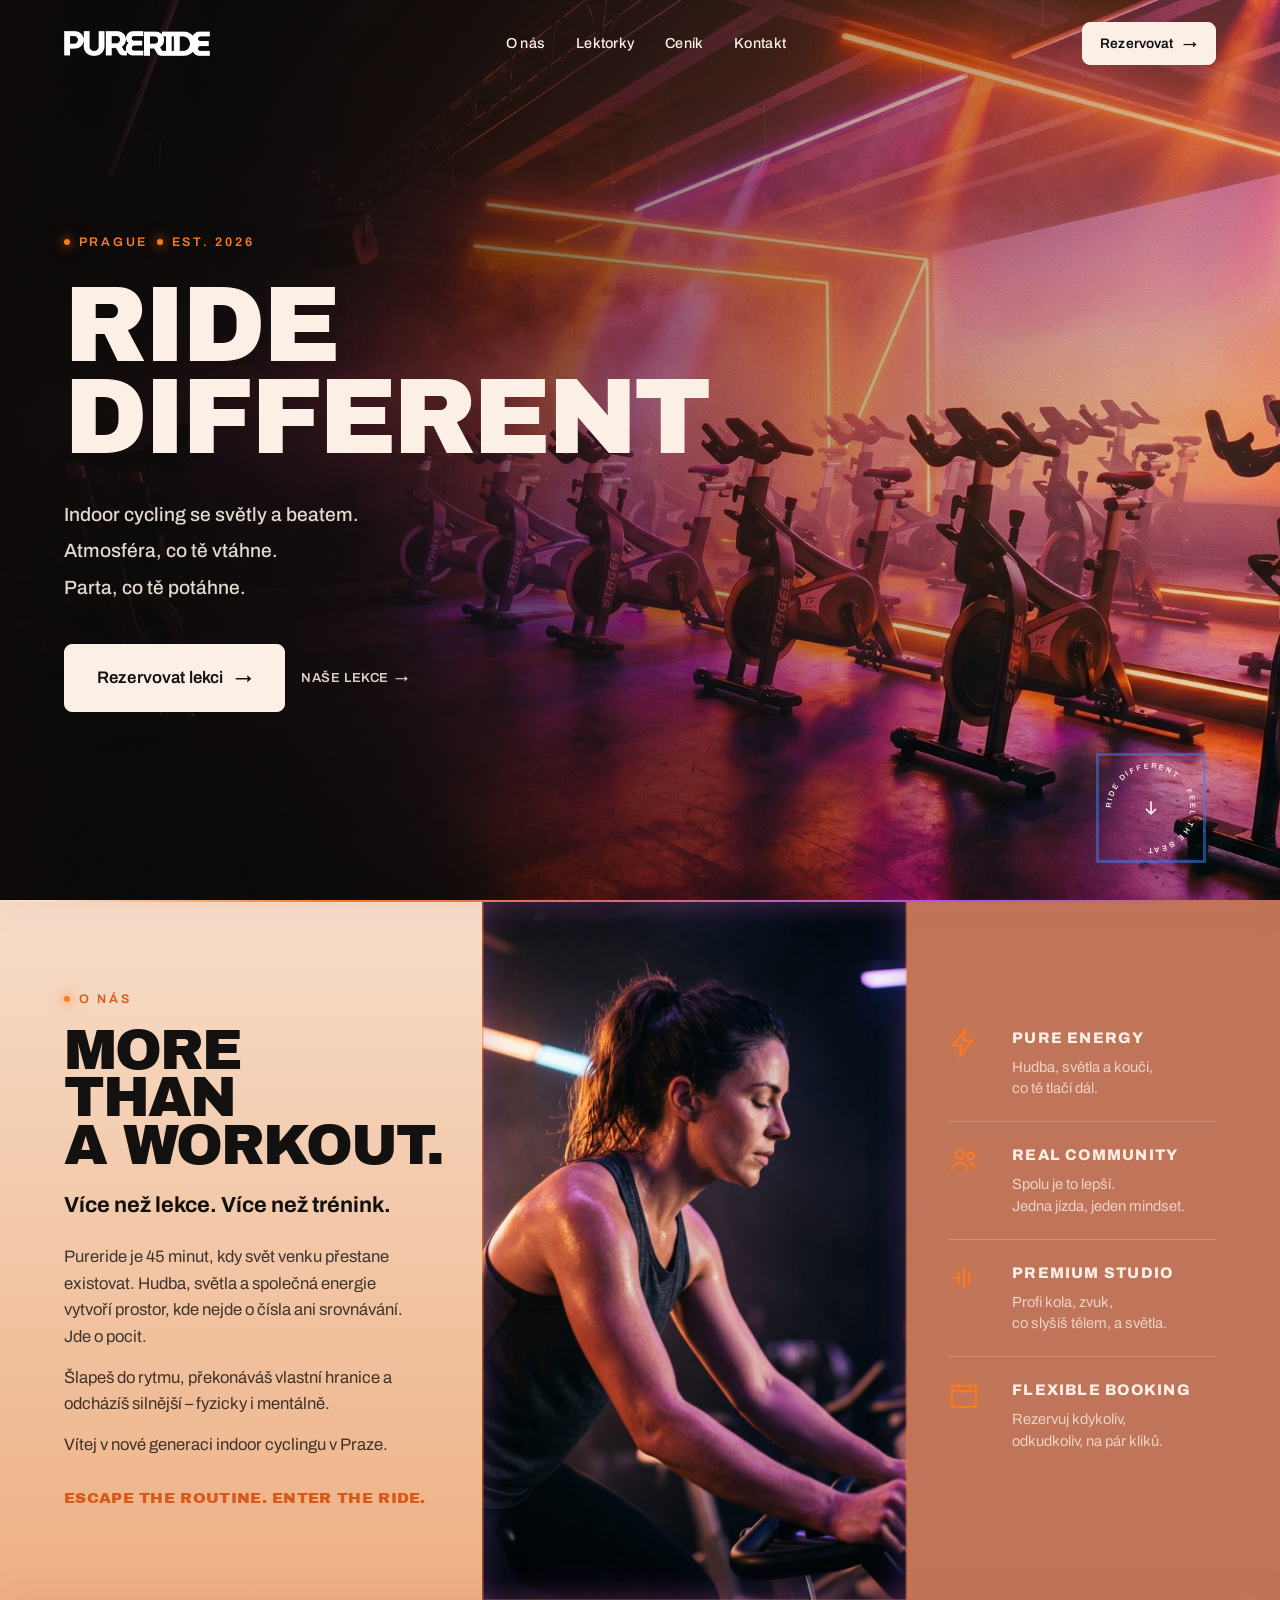
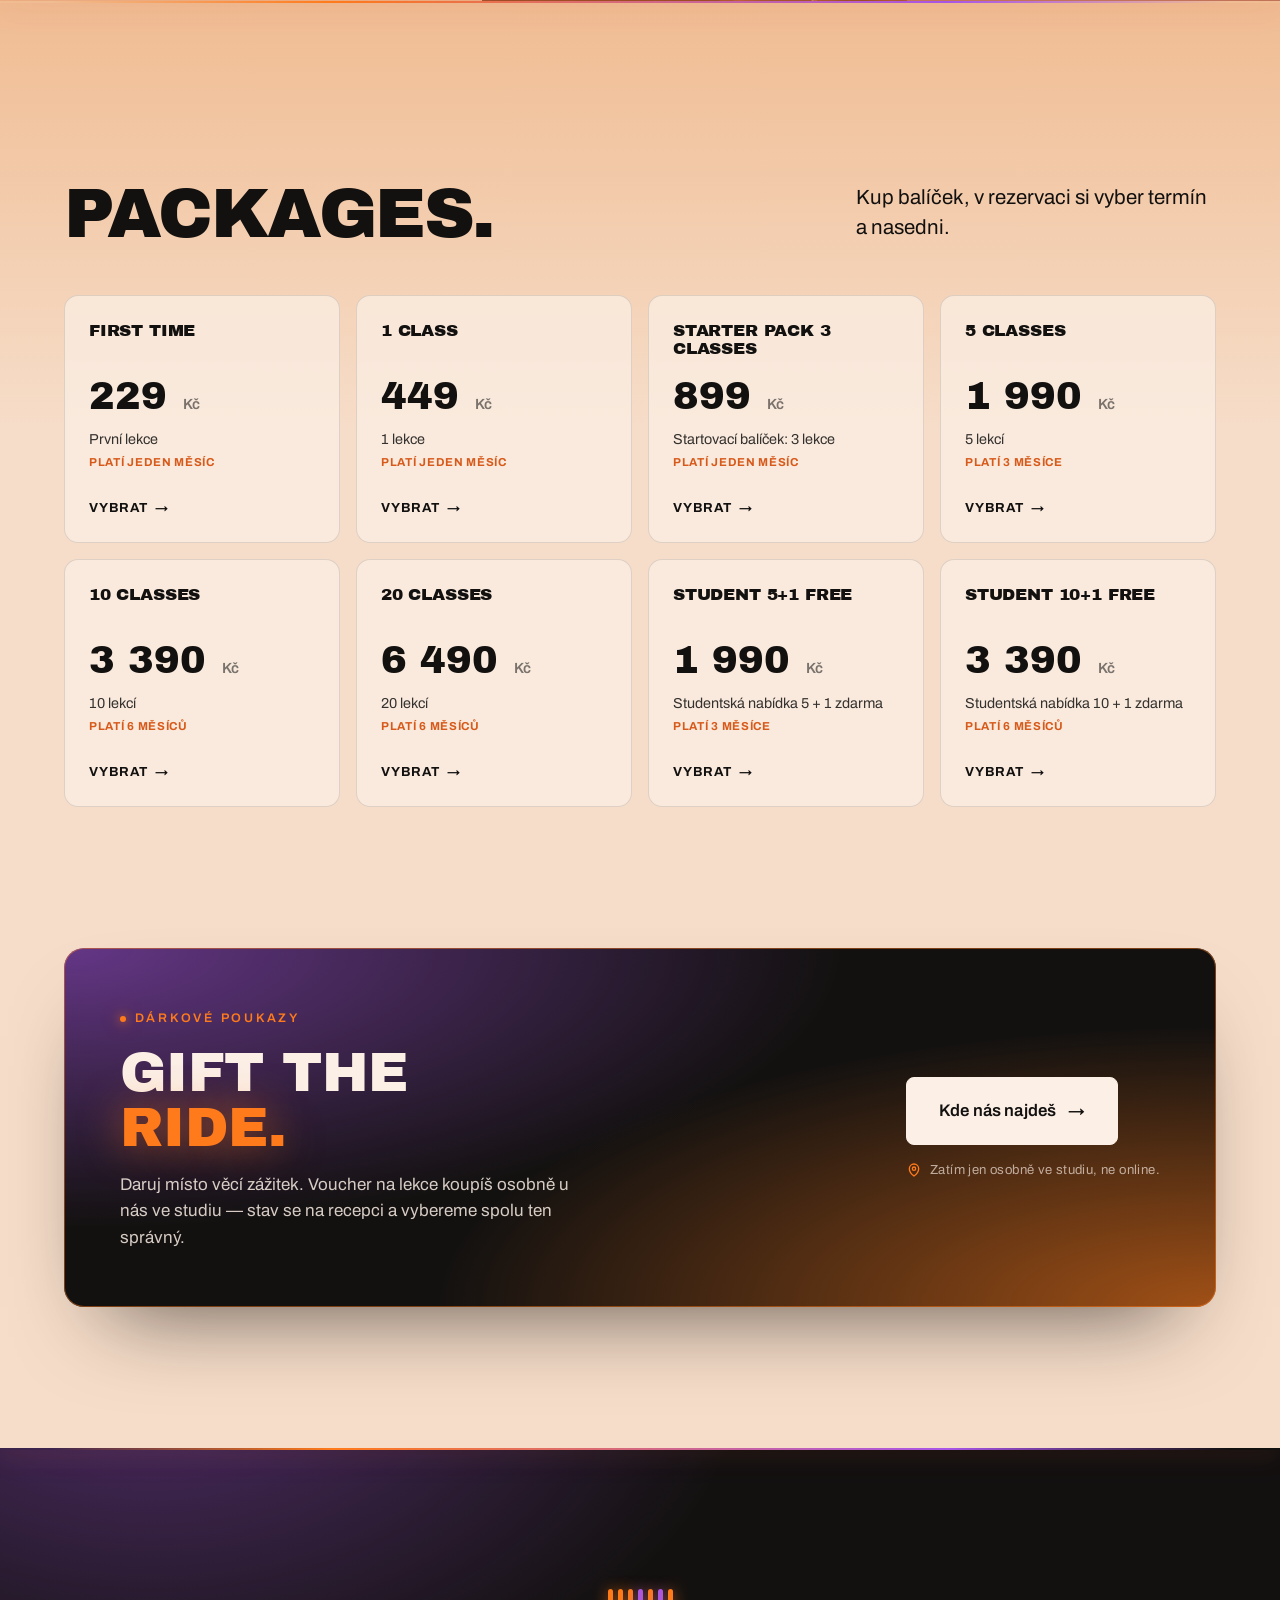
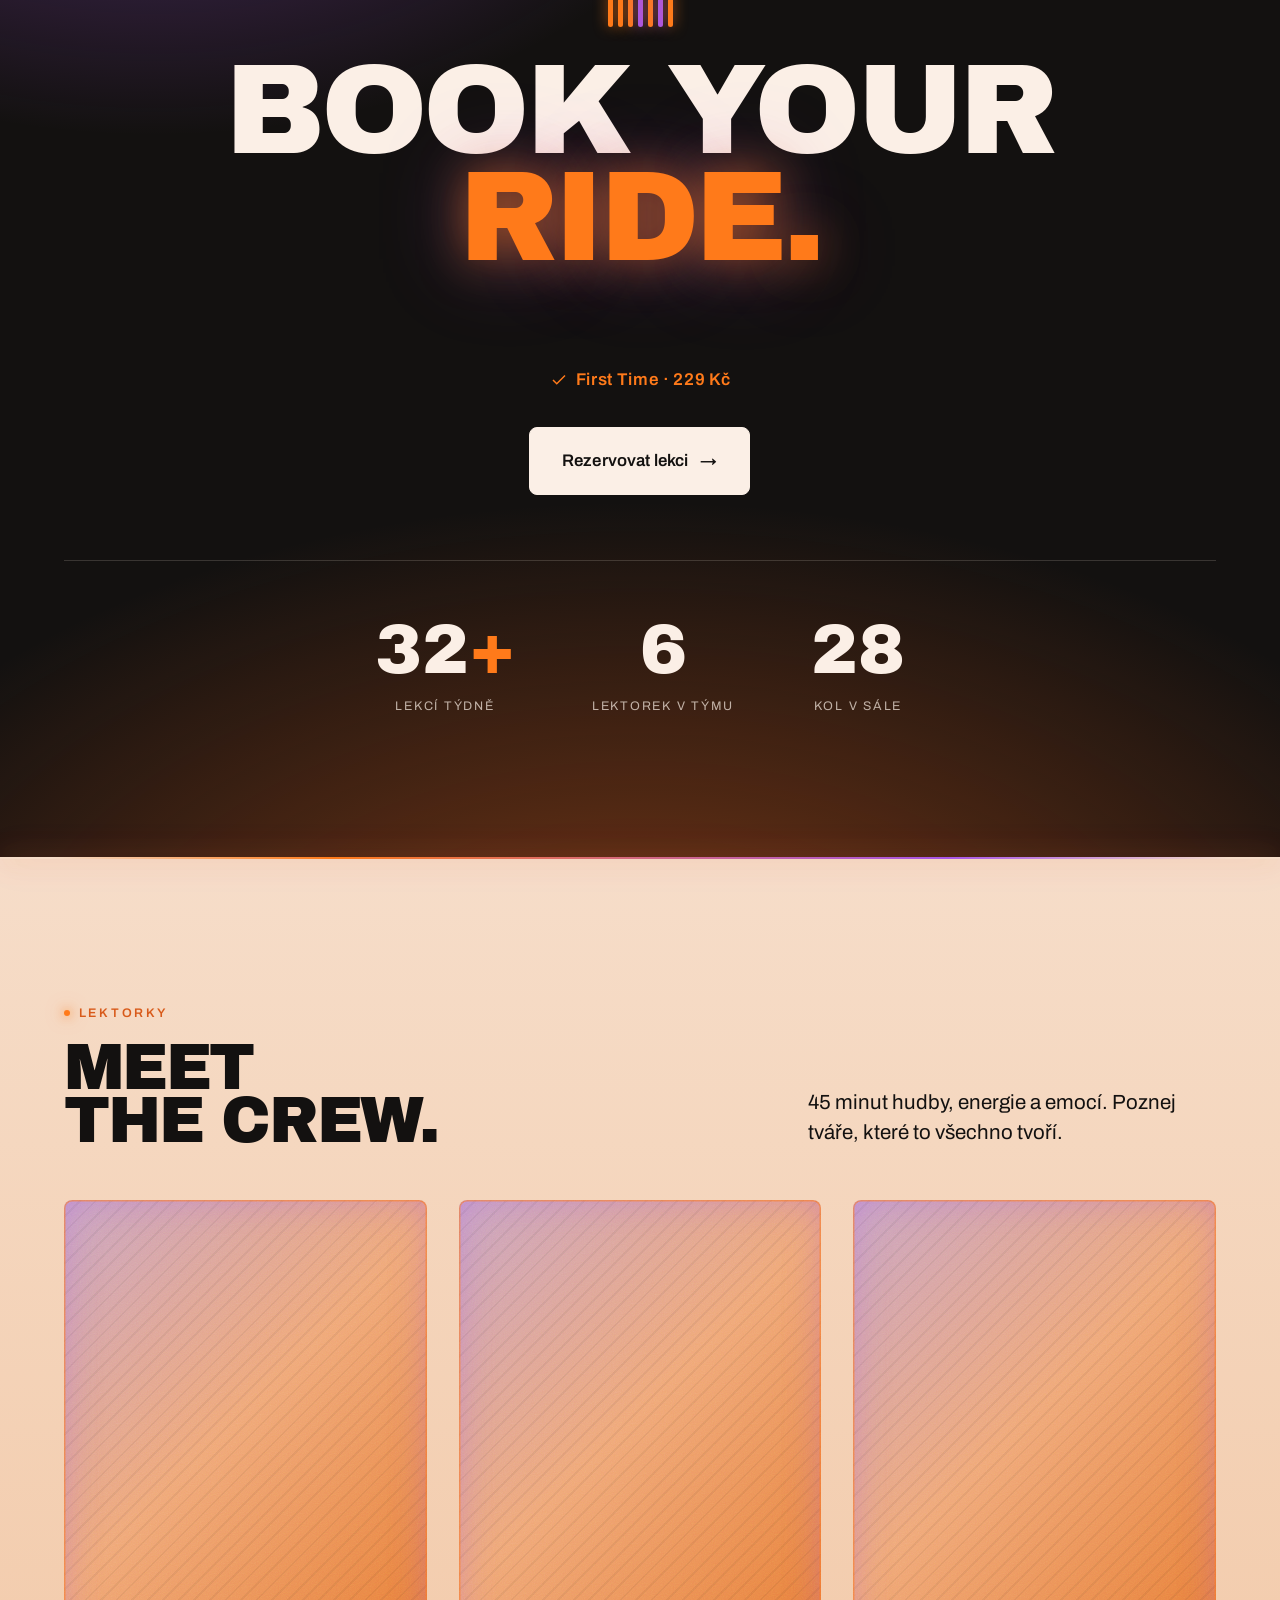
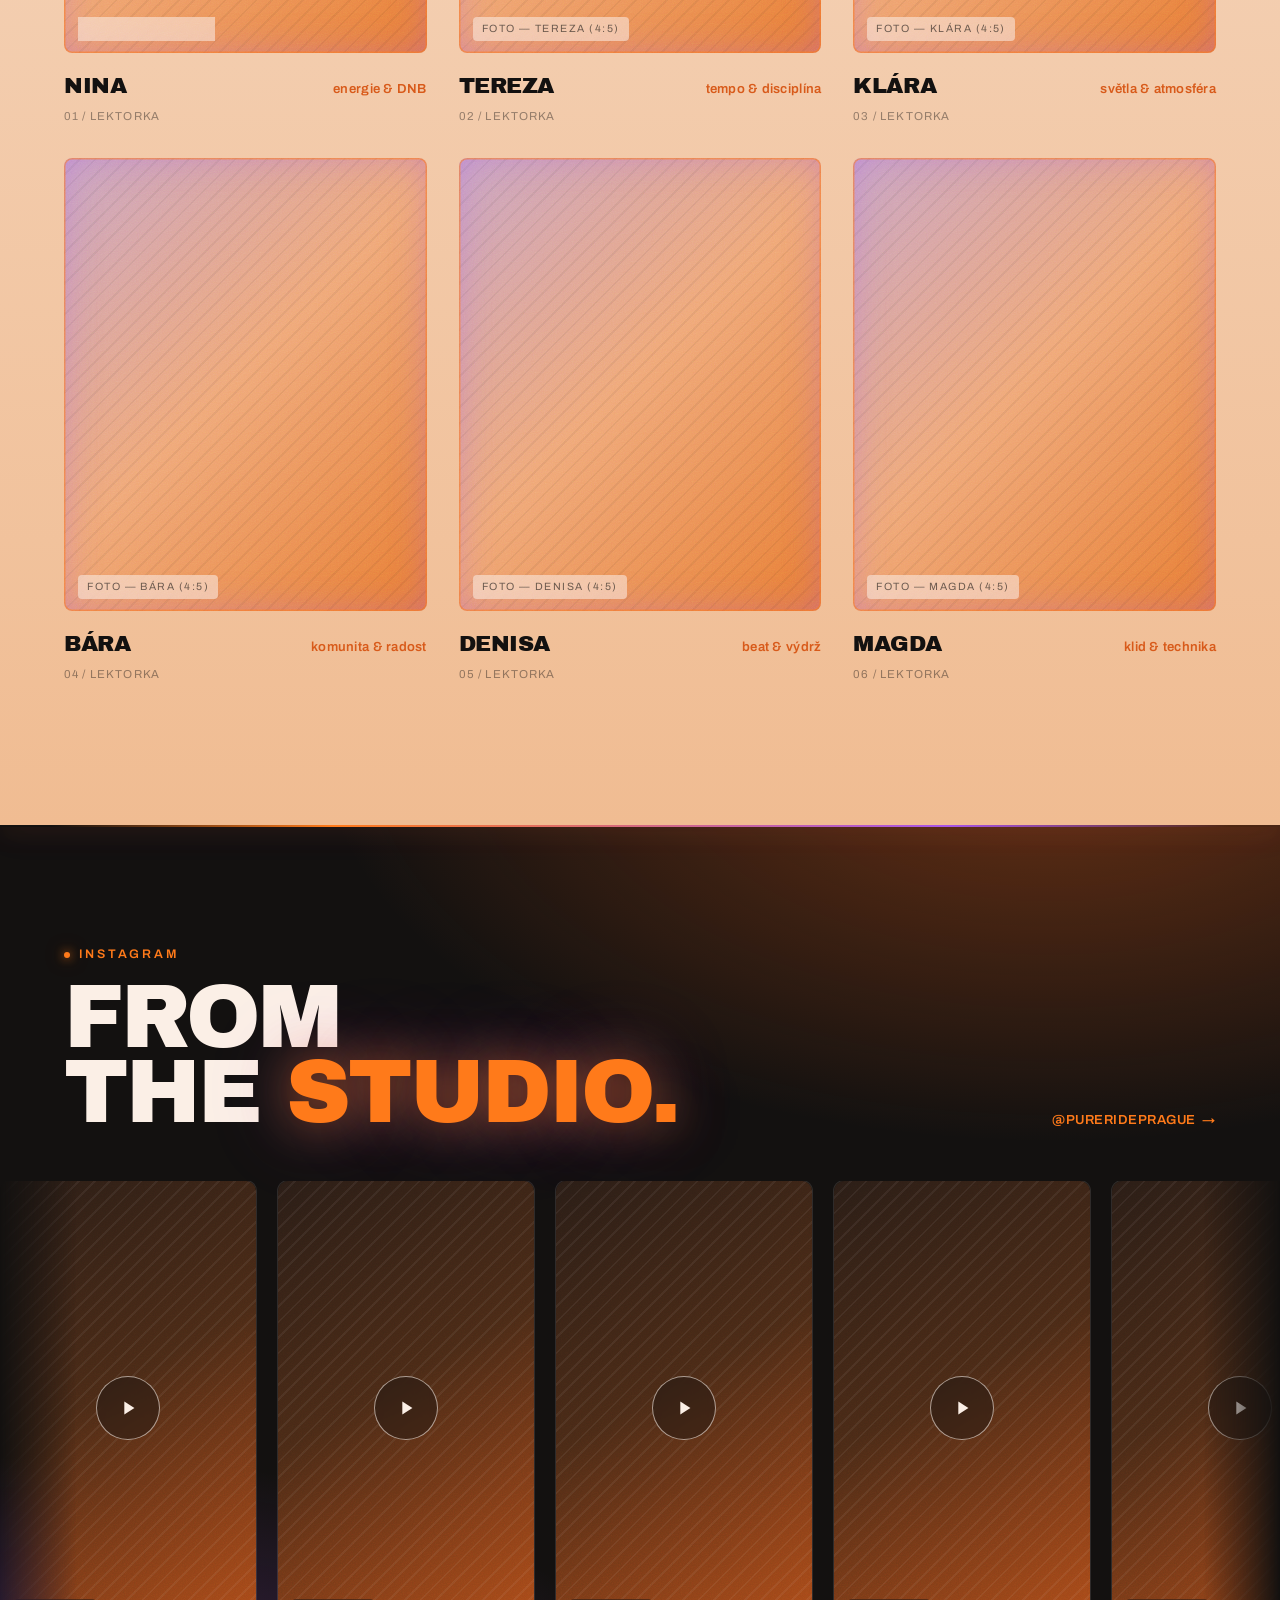
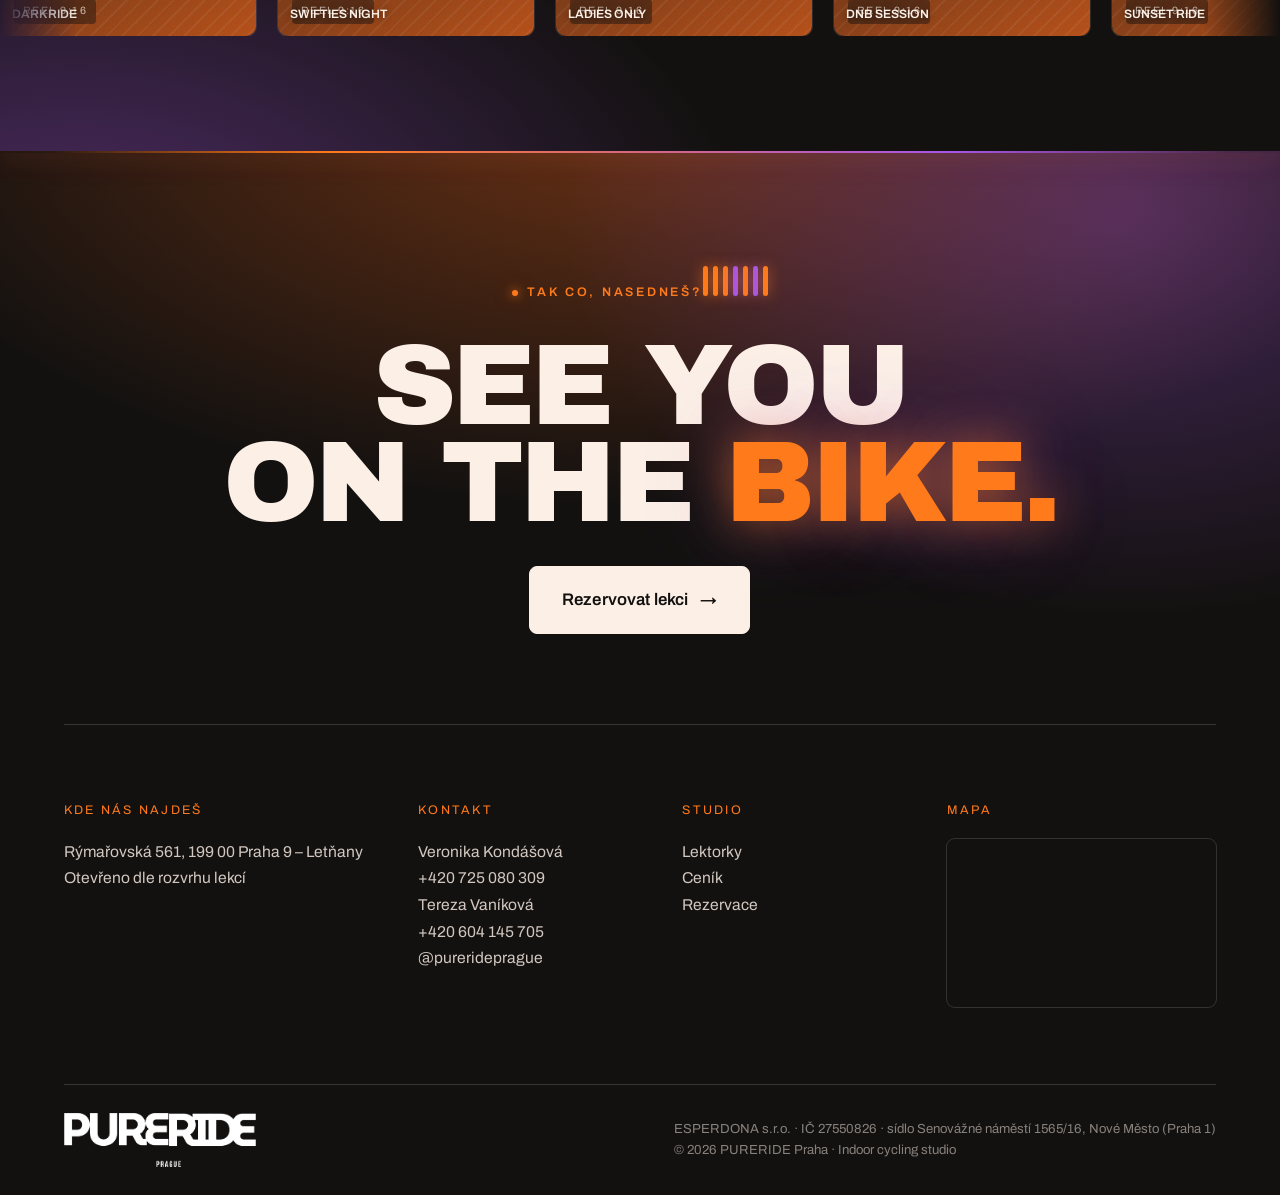
==== commit a61ef132: "static export — nový text u THE CREW Co-Authored-By: Claude Opus 4.7 <noreply@anthropic.com>" ====
--- a/index.html
+++ b/index.html
@@ -1 +1 @@
-<!DOCTYPE html><html lang="cs"><head><meta charSet="utf-8"/><meta name="viewport" content="width=device-width, initial-scale=1"/><link rel="preload" as="image" href="/images/pureride-wordmark.png"/><link rel="preload" href="/images/pureride-logo.png" as="image"/><link rel="stylesheet" href="/_next/static/chunks/01-av6hs0hzl1.css" data-precedence="next"/><link rel="preload" as="script" fetchPriority="low" href="/_next/static/chunks/0ht900cau6_ur.js"/><script src="/_next/static/chunks/0dgq26a5_oy.a.js" async=""></script><script src="/_next/static/chunks/0n~dq4kpx9xxx.js" async=""></script><script src="/_next/static/chunks/0174xh3wfsjm1.js" async=""></script><script src="/_next/static/chunks/turbopack-01map0okh_ooy.js" async=""></script><script src="/_next/static/chunks/01xlw8hd842-c.js" async=""></script><script src="/_next/static/chunks/0d3shmwh5_nmn.js" async=""></script><script src="/_next/static/chunks/0ka051yepewro.js" async=""></script><script src="/_next/static/chunks/0c_g9mhkxkqab.js" async=""></script><link rel="preload" href="https://fonts.googleapis.com/css2?family=Archivo+Black&amp;family=Archivo:wght@400;500;600;700;800&amp;display=swap" as="style"/><link rel="preconnect" href="https://fonts.googleapis.com"/><link rel="preconnect" href="https://fonts.gstatic.com" crossorigin="anonymous"/><title>PURERIDE — Indoor cycling studio Praha</title><meta name="description" content="Indoor cycling se světly a beatem. Atmosféra, co tě vtáhne, a parta, co tě potáhne. První lekce za 229 Kč."/><meta property="og:title" content="PURERIDE — Indoor cycling studio Praha"/><meta property="og:description" content="Indoor cycling se světly a beatem. První lekce za 229 Kč."/><meta property="og:locale" content="cs_CZ"/><meta property="og:type" content="website"/><meta name="twitter:card" content="summary"/><meta name="twitter:title" content="PURERIDE — Indoor cycling studio Praha"/><meta name="twitter:description" content="Indoor cycling se světly a beatem. První lekce za 229 Kč."/><link rel="icon" href="/icon.png?icon.0180jgzim8b.q.png" sizes="512x512" type="image/png"/><link rel="apple-touch-icon" href="/apple-icon.png?apple-icon.12gbpnwlw8fvx.png" sizes="180x180" type="image/png"/><link href="https://fonts.googleapis.com/css2?family=Archivo+Black&amp;family=Archivo:wght@400;500;600;700;800&amp;display=swap" rel="stylesheet"/><script src="/_next/static/chunks/03~yq9q893hmn.js" noModule=""></script></head><body><div hidden=""><!--$--><!--/$--></div><nav class="nav" id="nav"><a href="#hero" class="wordmark" aria-label="PURERIDE"><img src="/images/pureride-wordmark.png" alt="PURERIDE" class="wordmark-img"/></a><div class="nav-links"><a href="#o-nas" class="nav-link">O nás</a><a href="#lektorky" class="nav-link">Lektorky</a><a href="#cenik" class="nav-link">Ceník</a><a href="#kontakt" class="nav-link">Kontakt</a></div><a class="btn nav-cta on-dark" href="#rezervace-todo">Rezervovat<!-- --> <span class="arrow">→</span></a><button class="nav-burger" aria-label="Menu" aria-expanded="false"><span></span><span></span><span></span></button></nav><header class="hero" id="hero"><div class="hero-photo"></div><div class="hero-scrim"></div><div class="hero-bg-noise"></div><div class="hero-copy"><div class="hero-copy-inner"><span class="eyebrow on-dark hero-anim s1"><span class="dot"></span>PRAGUE<span class="dot"></span>EST. 2026</span><h1 class="display hero-title"><span class="ln hero-anim s2"><span>RIDE</span></span><span class="ln hero-anim s3"><span>DIFFERENT</span></span></h1><div class="hero-sub hero-anim s4"><p>Indoor cycling se světly a beatem.<br/>Atmosféra, co tě vtáhne.<br/>Parta, co tě potáhne.</p></div><div class="hero-actions hero-anim s5"><a class="btn lg on-dark magnetic" href="#rezervace-todo">Rezervovat lekci<!-- --> <span class="arrow">→</span></a><a class="text-link on-dark" href="#o-nas">Naše lekce<!-- --> <span class="arrow">→</span></a></div></div></div><div class="scroll-cue" aria-hidden="true"><svg class="ring" viewBox="0 0 116 116"><defs><path id="cuepath" d="M58,58 m-44,0 a44,44 0 1,1 88,0 a44,44 0 1,1 -88,0"></path></defs><text><textPath href="#cuepath" startOffset="0">RIDE DIFFERENT · FEEL THE BEAT · </textPath></text></svg><span class="cue-arrow"><svg width="20" height="20" viewBox="0 0 24 24" fill="none" stroke="currentColor" stroke-width="2"><path d="M12 4v15M6 13l6 6 6-6"></path></svg></span></div></header><section class="more" id="o-nas"><div class="more-grid"><div class="more-text"><span class="eyebrow reveal"><span class="dot"></span>O nás</span><h2 class="display reveal d1" style="margin-top:18px">MORE<br/>THAN<br/>A WORKOUT.</h2><p class="more-lead reveal d1">Více než lekce. Více než trénink.</p><p class="more-para reveal d1">Pureride je 45 minut, kdy svět venku přestane existovat. Hudba, světla a společná energie vytvoří prostor, kde nejde o čísla ani srovnávání. Jde o pocit.</p><p class="more-para reveal d1">Šlapeš do rytmu, překonáváš vlastní hranice a odcházíš silnější – fyzicky i mentálně.</p><p class="more-para reveal d1">Vítej v nové generaci indoor cyclingu v Praze.</p><p class="more-tagline reveal d2">Escape the routine. Enter the ride.</p></div><div class="more-photo"><div class="ph has-photo" style="background:url(/images/about-zone.jpg) center / cover no-repeat, var(--hero-grad)" role="img" aria-label="Cyklistka v sále PURERIDE — ponořená do lekce"></div></div><div class="more-features"><div class="feature reveal"><span class="ic"><svg width="32" height="32" viewBox="0 0 24 24" fill="none" stroke="currentColor" stroke-width="1.4"><path d="M13 2 4 14h6l-1 8 9-12h-6z"></path></svg></span><div><h4>PURE ENERGY</h4><p>Hudba, světla a kouči,<br/>co tě tlačí dál.</p></div></div><div class="feature reveal d1"><span class="ic"><svg width="32" height="32" viewBox="0 0 24 24" fill="none" stroke="currentColor" stroke-width="1.4"><circle cx="9" cy="8" r="3"></circle><circle cx="17" cy="9" r="2.4"></circle><path d="M3 20c0-3.3 2.7-6 6-6s6 2.7 6 6M15.5 14c2.5 0 4.5 2 4.5 4.5"></path></svg></span><div><h4>REAL COMMUNITY</h4><p>Spolu je to lepší.<br/>Jedna jízda, jeden mindset.</p></div></div><div class="feature reveal d2"><span class="ic"><svg width="32" height="32" viewBox="0 0 24 24" fill="none" stroke="currentColor" stroke-width="1.4"><path d="M4 12h2M8 8v8M12 4v16M16 8v8M20 12h0" stroke-linecap="round"></path></svg></span><div><h4>PREMIUM STUDIO</h4><p>Profi kola, zvuk,<br/>co slyšíš tělem, a světla.</p></div></div><div class="feature reveal d3"><span class="ic"><svg width="32" height="32" viewBox="0 0 24 24" fill="none" stroke="currentColor" stroke-width="1.4"><rect x="3" y="5" width="18" height="16" rx="2"></rect><path d="M3 9h18M8 3v4M16 3v4"></path></svg></span><div><h4>FLEXIBLE BOOKING</h4><p>Rezervuj kdykoliv,<br/>odkudkoliv, na pár kliků.</p></div></div></div></div></section><section class="section pricing" id="cenik"><div class="wrap"><div class="sec-head"><div><span class="eyebrow reveal"><span class="dot"></span>Balíčky</span><h2 class="display reveal d1" style="margin-top:16px">PACKAGES.</h2></div><p class="lead muted reveal d2" style="max-width:30ch">Kup balíček, v rezervaci si vyber termín a nasedni.</p></div><div class="pkg-grid"><div class="pkg reveal d1"><h3 class="pkg-name">FIRST TIME</h3><div class="pkg-price">229<!-- --> <small>Kč</small></div><p class="pkg-desc">První lekce</p><p class="pkg-valid">Platí jeden měsíc</p><div class="pkg-cta"><a href="#rezervace-todo">Vybrat<!-- --> <span class="arrow">→</span></a></div></div><div class="pkg reveal d2"><h3 class="pkg-name">1 CLASS</h3><div class="pkg-price">449<!-- --> <small>Kč</small></div><p class="pkg-desc">1 lekce</p><p class="pkg-valid">Platí jeden měsíc</p><div class="pkg-cta"><a href="#rezervace-todo">Vybrat<!-- --> <span class="arrow">→</span></a></div></div><div class="pkg reveal d3"><h3 class="pkg-name">STARTER PACK 3 CLASSES</h3><div class="pkg-price">899<!-- --> <small>Kč</small></div><p class="pkg-desc">Startovací balíček: 3 lekce</p><p class="pkg-valid">Platí jeden měsíc</p><div class="pkg-cta"><a href="#rezervace-todo">Vybrat<!-- --> <span class="arrow">→</span></a></div></div><div class="pkg reveal d1"><h3 class="pkg-name">5 CLASSES</h3><div class="pkg-price">1 990<!-- --> <small>Kč</small></div><p class="pkg-desc">5 lekcí</p><p class="pkg-valid">Platí 3 měsíce</p><div class="pkg-cta"><a href="#rezervace-todo">Vybrat<!-- --> <span class="arrow">→</span></a></div></div><div class="pkg reveal d2"><h3 class="pkg-name">10 CLASSES</h3><div class="pkg-price">3 390<!-- --> <small>Kč</small></div><p class="pkg-desc">10 lekcí</p><p class="pkg-valid">Platí 6 měsíců</p><div class="pkg-cta"><a href="#rezervace-todo">Vybrat<!-- --> <span class="arrow">→</span></a></div></div><div class="pkg reveal d3"><h3 class="pkg-name">20 CLASSES</h3><div class="pkg-price">6 490<!-- --> <small>Kč</small></div><p class="pkg-desc">20 lekcí</p><p class="pkg-valid">Platí 6 měsíců</p><div class="pkg-cta"><a href="#rezervace-todo">Vybrat<!-- --> <span class="arrow">→</span></a></div></div><div class="pkg reveal d1"><h3 class="pkg-name">STUDENT 5+1 FREE</h3><div class="pkg-price">1 990<!-- --> <small>Kč</small></div><p class="pkg-desc">Studentská nabídka 5 + 1 zdarma</p><p class="pkg-valid">Platí 3 měsíce</p><div class="pkg-cta"><a href="#rezervace-todo">Vybrat<!-- --> <span class="arrow">→</span></a></div></div><div class="pkg reveal d2"><h3 class="pkg-name">STUDENT 10+1 FREE</h3><div class="pkg-price">3 390<!-- --> <small>Kč</small></div><p class="pkg-desc">Studentská nabídka 10 + 1 zdarma</p><p class="pkg-valid">Platí 6 měsíců</p><div class="pkg-cta"><a href="#rezervace-todo">Vybrat<!-- --> <span class="arrow">→</span></a></div></div></div></div></section><section class="section voucher" id="vouchery"><div class="wrap"><div class="voucher-card reveal"><div class="voucher-main"><span class="eyebrow on-dark"><span class="dot"></span>Dárkové poukazy</span><h2 class="display" style="margin-top:16px">GIFT THE<br/><span class="em">RIDE.</span></h2><p class="voucher-text">Daruj místo věcí zážitek. Voucher na lekce koupíš osobně u nás ve studiu — stav se na recepci a vybereme spolu ten správný.</p></div><div class="voucher-aside"><a class="btn lg on-dark magnetic" href="#kontakt">Kde nás najdeš<!-- --> <span class="arrow">→</span></a><p class="voucher-note"><svg width="16" height="16" viewBox="0 0 24 24" fill="none" stroke="currentColor" stroke-width="2"><path d="M12 21s-7-5.2-7-11a7 7 0 0 1 14 0c0 5.8-7 11-7 11z"></path><circle cx="12" cy="10" r="2.5"></circle></svg>Zatím jen osobně ve studiu, ne online.</p></div></div></div></section><section class="section book"><div class="streaks" aria-hidden="true"><i></i><i></i><i></i></div><div class="wrap"><div class="eq reveal" aria-hidden="true"><span></span><span></span><span></span><span></span><span></span><span></span><span></span></div><h2 class="display reveal">BOOK YOUR<br/><span class="em">RIDE.</span></h2><p class="lead reveal d1">Vyber si termín a nasedni. First Time lekce za 229 Kč.</p><p class="free reveal d1"><svg width="18" height="18" viewBox="0 0 24 24" fill="none" stroke="currentColor" stroke-width="2"><path d="M20 6 9 17l-5-5"></path></svg>First Time · 229 Kč</p><div class="reveal d2"><a class="btn lg on-dark magnetic" href="#rezervace-todo">Rezervovat lekci<!-- --> <span class="arrow">→</span></a></div><div class="stats"><div class="stat reveal"><div class="num" data-count="32"><span class="val">0</span><span class="plus">+</span></div><div class="lbl">lekcí týdně</div></div><div class="stat reveal d1"><div class="num" data-count="6"><span class="val">0</span></div><div class="lbl">lektorek v týmu</div></div><div class="stat reveal d2"><div class="num" data-count="28"><span class="val">0</span></div><div class="lbl">kol v sále</div></div></div></div></section><section class="section crew" id="lektorky"><div class="wrap"><div class="sec-head"><div><span class="eyebrow reveal"><span class="dot"></span>Lektorky</span><h2 class="display reveal d1" style="margin-top:16px">MEET<br/>THE CREW.</h2></div><p class="lead muted reveal d2" style="max-width:34ch">Šest holek, co rozjíždí sál. Klikni a poznej je blíž.</p></div><div class="crew-grid"><a class="coach reveal" href="/lektorky/nina"><div class="ph" data-label="FOTO — Nina (4:5)"></div><div class="coach-meta"><div><div class="coach-name">Nina</div><div class="num-badge">0<!-- -->1<!-- --> / LEKTORKA</div></div><div class="coach-tag">energie &amp; DNB</div></div></a><a class="coach reveal d1" href="/lektorky/tereza"><div class="ph" data-label="FOTO — Tereza (4:5)"></div><div class="coach-meta"><div><div class="coach-name">Tereza</div><div class="num-badge">0<!-- -->2<!-- --> / LEKTORKA</div></div><div class="coach-tag">tempo &amp; disciplína</div></div></a><a class="coach reveal d2" href="/lektorky/klara"><div class="ph" data-label="FOTO — Klára (4:5)"></div><div class="coach-meta"><div><div class="coach-name">Klára</div><div class="num-badge">0<!-- -->3<!-- --> / LEKTORKA</div></div><div class="coach-tag">světla &amp; atmosféra</div></div></a><a class="coach reveal" href="/lektorky/bara"><div class="ph" data-label="FOTO — Bára (4:5)"></div><div class="coach-meta"><div><div class="coach-name">Bára</div><div class="num-badge">0<!-- -->4<!-- --> / LEKTORKA</div></div><div class="coach-tag">komunita &amp; radost</div></div></a><a class="coach reveal d1" href="/lektorky/denisa"><div class="ph" data-label="FOTO — Denisa (4:5)"></div><div class="coach-meta"><div><div class="coach-name">Denisa</div><div class="num-badge">0<!-- -->5<!-- --> / LEKTORKA</div></div><div class="coach-tag">beat &amp; výdrž</div></div></a><a class="coach reveal d2" href="/lektorky/magda"><div class="ph" data-label="FOTO — Magda (4:5)"></div><div class="coach-meta"><div><div class="coach-name">Magda</div><div class="num-badge">0<!-- -->6<!-- --> / LEKTORKA</div></div><div class="coach-tag">klid &amp; technika</div></div></a></div></div></section><section class="insta" id="instagram"><div class="streaks" aria-hidden="true"><i></i><i></i><i></i></div><div class="wrap"><div><span class="eyebrow on-dark reveal"><span class="dot"></span>Instagram</span><h2 class="display reveal d1" style="margin-top:14px">FROM<br/>THE <span class="em">STUDIO.</span></h2></div><a class="text-link reveal d2" style="color:var(--neon)" href="https://instagram.com/" target="_blank" rel="noopener noreferrer">@purerideprague<!-- --> <span class="arrow">→</span></a></div><div class="marquee-track"><div class="marquee"><div class="reel" role="button" tabindex="0" aria-pressed="false"><div class="ph dark reel-slot" data-label="REEL 9:16"></div><span class="play"><svg width="22" height="22" viewBox="0 0 24 24" fill="currentColor"><path d="M8 5v14l11-7z"></path></svg></span><span class="tag">DARK RIDE</span></div><div class="reel" role="button" tabindex="0" aria-pressed="false"><div class="ph dark reel-slot" data-label="REEL 9:16"></div><span class="play"><svg width="22" height="22" viewBox="0 0 24 24" fill="currentColor"><path d="M8 5v14l11-7z"></path></svg></span><span class="tag">SWIFTIES NIGHT</span></div><div class="reel" role="button" tabindex="0" aria-pressed="false"><div class="ph dark reel-slot" data-label="REEL 9:16"></div><span class="play"><svg width="22" height="22" viewBox="0 0 24 24" fill="currentColor"><path d="M8 5v14l11-7z"></path></svg></span><span class="tag">LADIES ONLY</span></div><div class="reel" role="button" tabindex="0" aria-pressed="false"><div class="ph dark reel-slot" data-label="REEL 9:16"></div><span class="play"><svg width="22" height="22" viewBox="0 0 24 24" fill="currentColor"><path d="M8 5v14l11-7z"></path></svg></span><span class="tag">DNB SESSION</span></div><div class="reel" role="button" tabindex="0" aria-pressed="false"><div class="ph dark reel-slot" data-label="REEL 9:16"></div><span class="play"><svg width="22" height="22" viewBox="0 0 24 24" fill="currentColor"><path d="M8 5v14l11-7z"></path></svg></span><span class="tag">SUNSET RIDE</span></div><div class="reel" role="button" tabindex="0" aria-pressed="false"><div class="ph dark reel-slot" data-label="REEL 9:16"></div><span class="play"><svg width="22" height="22" viewBox="0 0 24 24" fill="currentColor"><path d="M8 5v14l11-7z"></path></svg></span><span class="tag">BIRTHDAY RIDE</span></div><div class="reel" role="button" tabindex="0" aria-pressed="false"><div class="ph dark reel-slot" data-label="REEL 9:16"></div><span class="play"><svg width="22" height="22" viewBox="0 0 24 24" fill="currentColor"><path d="M8 5v14l11-7z"></path></svg></span><span class="tag">OLDIES PARTY</span></div><div class="reel" role="button" tabindex="0" aria-pressed="false"><div class="ph dark reel-slot" data-label="REEL 9:16"></div><span class="play"><svg width="22" height="22" viewBox="0 0 24 24" fill="currentColor"><path d="M8 5v14l11-7z"></path></svg></span><span class="tag">COMMUNITY</span></div><div class="reel" role="button" tabindex="0" aria-pressed="false"><div class="ph dark reel-slot" data-label="REEL 9:16"></div><span class="play"><svg width="22" height="22" viewBox="0 0 24 24" fill="currentColor"><path d="M8 5v14l11-7z"></path></svg></span><span class="tag">DARK RIDE</span></div><div class="reel" role="button" tabindex="0" aria-pressed="false"><div class="ph dark reel-slot" data-label="REEL 9:16"></div><span class="play"><svg width="22" height="22" viewBox="0 0 24 24" fill="currentColor"><path d="M8 5v14l11-7z"></path></svg></span><span class="tag">SWIFTIES NIGHT</span></div><div class="reel" role="button" tabindex="0" aria-pressed="false"><div class="ph dark reel-slot" data-label="REEL 9:16"></div><span class="play"><svg width="22" height="22" viewBox="0 0 24 24" fill="currentColor"><path d="M8 5v14l11-7z"></path></svg></span><span class="tag">LADIES ONLY</span></div><div class="reel" role="button" tabindex="0" aria-pressed="false"><div class="ph dark reel-slot" data-label="REEL 9:16"></div><span class="play"><svg width="22" height="22" viewBox="0 0 24 24" fill="currentColor"><path d="M8 5v14l11-7z"></path></svg></span><span class="tag">DNB SESSION</span></div><div class="reel" role="button" tabindex="0" aria-pressed="false"><div class="ph dark reel-slot" data-label="REEL 9:16"></div><span class="play"><svg width="22" height="22" viewBox="0 0 24 24" fill="currentColor"><path d="M8 5v14l11-7z"></path></svg></span><span class="tag">SUNSET RIDE</span></div><div class="reel" role="button" tabindex="0" aria-pressed="false"><div class="ph dark reel-slot" data-label="REEL 9:16"></div><span class="play"><svg width="22" height="22" viewBox="0 0 24 24" fill="currentColor"><path d="M8 5v14l11-7z"></path></svg></span><span class="tag">BIRTHDAY RIDE</span></div><div class="reel" role="button" tabindex="0" aria-pressed="false"><div class="ph dark reel-slot" data-label="REEL 9:16"></div><span class="play"><svg width="22" height="22" viewBox="0 0 24 24" fill="currentColor"><path d="M8 5v14l11-7z"></path></svg></span><span class="tag">OLDIES PARTY</span></div><div class="reel" role="button" tabindex="0" aria-pressed="false"><div class="ph dark reel-slot" data-label="REEL 9:16"></div><span class="play"><svg width="22" height="22" viewBox="0 0 24 24" fill="currentColor"><path d="M8 5v14l11-7z"></path></svg></span><span class="tag">COMMUNITY</span></div></div></div></section><footer class="foot" id="kontakt"><div class="streaks" aria-hidden="true"><i></i><i></i><i></i></div><div class="wrap"><div class="cta-band"><span class="eyebrow on-dark reveal"><span class="dot"></span>Tak co, nasedneš?</span><div class="eq reveal d1" aria-hidden="true"><span></span><span></span><span></span><span></span><span></span><span></span><span></span></div><h2 class="display reveal d1" style="margin-top:16px">SEE YOU<br/>ON THE <span class="em">BIKE.</span></h2><div class="reveal d2" style="margin-top:34px"><a class="btn lg on-dark magnetic" href="#rezervace-todo">Rezervovat lekci<!-- --> <span class="arrow">→</span></a></div></div><div class="foot-grid"><div><h5>Kde nás najdeš</h5><p>Rýmařovská 561, 199 00 Praha 9 – Letňany</p><p>Otevřeno dle rozvrhu lekcí</p></div><div><h5>Kontakt</h5><p>Veronika Kondášová<br/><a href="tel:+420725080309">+420 725 080 309</a></p><p>Tereza Vaníková<br/><a href="tel:+420604145705">+420 604 145 705</a></p><p><a href="https://instagram.com/" target="_blank" rel="noopener noreferrer">@purerideprague</a></p></div><div><h5>Studio</h5><p><a href="#lektorky">Lektorky</a></p><p><a href="#cenik">Ceník</a></p><p><a href="#rezervace-todo">Rezervace</a></p></div><div><h5>Mapa</h5><iframe class="foot-map" title="Mapa PURERIDE studio" src="https://maps.google.com/maps?q=R%C3%BDma%C5%99ovsk%C3%A1%20561%2C%20199%2000%20Praha%209&amp;z=15&amp;output=embed" loading="lazy" referrerPolicy="no-referrer-when-downgrade"></iframe></div></div><div class="foot-bottom"><img src="/images/pureride-logo.png" alt="PURERIDE Prague" class="foot-logo"/><span class="legal">ESPERDONA s.r.o. · IČ 27550826 · sídlo Senovážné náměstí 1565/16, Nové Město (Praha 1)<br/>© 2026 PURERIDE Praha · Indoor cycling studio</span></div></div></footer><!--$--><!--/$--><script src="/_next/static/chunks/0ht900cau6_ur.js" id="_R_" async=""></script><script>(self.__next_f=self.__next_f||[]).push([0])</script><script>self.__next_f.push([1,"1:\"$Sreact.fragment\"\n2:I[39756,[\"/_next/static/chunks/01xlw8hd842-c.js\",\"/_next/static/chunks/0d3shmwh5_nmn.js\"],\"default\"]\n3:I[37457,[\"/_next/static/chunks/01xlw8hd842-c.js\",\"/_next/static/chunks/0d3shmwh5_nmn.js\"],\"default\"]\n4:I[22016,[\"/_next/static/chunks/01xlw8hd842-c.js\",\"/_next/static/chunks/0d3shmwh5_nmn.js\",\"/_next/static/chunks/0ka051yepewro.js\"],\"\"]\n5:I[84834,[\"/_next/static/chunks/01xlw8hd842-c.js\",\"/_next/static/chunks/0d3shmwh5_nmn.js\",\"/_next/static/chunks/0c_g9mhkxkqab.js\"],\"default\"]\n15:I[68027,[\"/_next/static/chunks/01xlw8hd842-c.js\",\"/_next/static/chunks/0d3shmwh5_nmn.js\"],\"default\",1]\n:HL[\"/_next/static/chunks/01-av6hs0hzl1.css\",\"style\"]\n:HL[\"https://fonts.googleapis.com/css2?family=Archivo+Black\u0026family=Archivo:wght@400;500;600;700;800\u0026display=swap\",\"style\"]\n"])</script><script>self.__next_f.push([1,"0:{\"P\":null,\"c\":[\"\",\"\"],\"q\":\"\",\"i\":false,\"f\":[[[\"\",{\"children\":[\"__PAGE__\",{}]},\"$undefined\",\"$undefined\",16],[[\"$\",\"$1\",\"c\",{\"children\":[[[\"$\",\"link\",\"0\",{\"rel\":\"stylesheet\",\"href\":\"/_next/static/chunks/01-av6hs0hzl1.css\",\"precedence\":\"next\",\"crossOrigin\":\"$undefined\",\"nonce\":\"$undefined\"}],[\"$\",\"script\",\"script-0\",{\"src\":\"/_next/static/chunks/01xlw8hd842-c.js\",\"async\":true,\"nonce\":\"$undefined\"}],[\"$\",\"script\",\"script-1\",{\"src\":\"/_next/static/chunks/0d3shmwh5_nmn.js\",\"async\":true,\"nonce\":\"$undefined\"}]],[\"$\",\"html\",null,{\"lang\":\"cs\",\"children\":[[\"$\",\"head\",null,{\"children\":[[\"$\",\"link\",null,{\"rel\":\"preconnect\",\"href\":\"https://fonts.googleapis.com\"}],[\"$\",\"link\",null,{\"rel\":\"preconnect\",\"href\":\"https://fonts.gstatic.com\",\"crossOrigin\":\"anonymous\"}],[\"$\",\"link\",null,{\"href\":\"https://fonts.googleapis.com/css2?family=Archivo+Black\u0026family=Archivo:wght@400;500;600;700;800\u0026display=swap\",\"rel\":\"stylesheet\"}]]}],[\"$\",\"body\",null,{\"children\":[\"$\",\"$L2\",null,{\"parallelRouterKey\":\"children\",\"error\":\"$undefined\",\"errorStyles\":\"$undefined\",\"errorScripts\":\"$undefined\",\"template\":[\"$\",\"$L3\",null,{}],\"templateStyles\":\"$undefined\",\"templateScripts\":\"$undefined\",\"notFound\":[[\"$\",\"section\",null,{\"className\":\"min-h-[60vh] flex items-center justify-center\",\"children\":[\"$\",\"div\",null,{\"className\":\"text-center\",\"children\":[[\"$\",\"p\",null,{\"className\":\"text-sm font-medium text-secondary uppercase tracking-widest mb-4\",\"children\":\"404\"}],[\"$\",\"h1\",null,{\"className\":\"font-display text-4xl font-bold mb-4\",\"children\":\"Stránka nenalezena\"}],[\"$\",\"p\",null,{\"className\":\"text-secondary mb-8\",\"children\":\"Tato stránka neexistuje nebo byla přesunuta.\"}],[\"$\",\"$L4\",null,{\"href\":\"/\",\"className\":\"inline-flex items-center px-6 py-3 bg-primary text-white hover:bg-primary/90 transition-colors\",\"children\":\"Zpět na úvodní stránku\"}]]}]}],[]],\"forbidden\":\"$undefined\",\"unauthorized\":\"$undefined\"}]}]]}]]}],{\"children\":[[\"$\",\"$1\",\"c\",{\"children\":[[[\"$\",\"$L5\",null,{}],[\"$\",\"header\",null,{\"className\":\"hero\",\"id\":\"hero\",\"children\":[[\"$\",\"div\",null,{\"className\":\"hero-photo\"}],[\"$\",\"div\",null,{\"className\":\"hero-scrim\"}],[\"$\",\"div\",null,{\"className\":\"hero-bg-noise\"}],[\"$\",\"div\",null,{\"className\":\"hero-copy\",\"children\":[\"$\",\"div\",null,{\"className\":\"hero-copy-inner\",\"children\":[[\"$\",\"span\",null,{\"className\":\"eyebrow on-dark hero-anim s1\",\"children\":[[\"$\",\"span\",null,{\"className\":\"dot\"}],\"PRAGUE\",[\"$\",\"span\",null,{\"className\":\"dot\"}],\"EST. 2026\"]}],[\"$\",\"h1\",null,{\"className\":\"display hero-title\",\"children\":[[\"$\",\"span\",\"RIDE\",{\"className\":\"ln hero-anim s2\",\"children\":[\"$\",\"span\",null,{\"children\":\"RIDE\"}]}],[\"$\",\"span\",\"DIFFERENT\",{\"className\":\"ln hero-anim s3\",\"children\":[\"$\",\"span\",null,{\"children\":\"DIFFERENT\"}]}]]}],[\"$\",\"div\",null,{\"className\":\"hero-sub hero-anim s4\",\"children\":[\"$\",\"p\",null,{\"children\":[[\"$\",\"$1\",\"0\",{\"children\":[\"Indoor cycling se světly a beatem.\",[\"$\",\"br\",null,{}]]}],[\"$\",\"$1\",\"1\",{\"children\":[\"Atmosféra, co tě vtáhne.\",[\"$\",\"br\",null,{}]]}],[\"$\",\"$1\",\"2\",{\"children\":[\"Parta, co tě potáhne.\",false]}]]}]}],[\"$\",\"div\",null,{\"className\":\"hero-actions hero-anim s5\",\"children\":[[\"$\",\"a\",null,{\"className\":\"btn lg on-dark magnetic\",\"href\":\"#rezervace-todo\",\"children\":[\"Rezervovat lekci\",\" \",[\"$\",\"span\",null,{\"className\":\"arrow\",\"children\":\"→\"}]]}],[\"$\",\"a\",null,{\"className\":\"text-link on-dark\",\"href\":\"#o-nas\",\"children\":[\"Naše lekce\",\" \",[\"$\",\"span\",null,{\"className\":\"arrow\",\"children\":\"→\"}]]}]]}]]}]}],[\"$\",\"div\",null,{\"className\":\"scroll-cue\",\"aria-hidden\":\"true\",\"children\":[[\"$\",\"svg\",null,{\"className\":\"ring\",\"viewBox\":\"0 0 116 116\",\"children\":[[\"$\",\"defs\",null,{\"children\":[\"$\",\"path\",null,{\"id\":\"cuepath\",\"d\":\"M58,58 m-44,0 a44,44 0 1,1 88,0 a44,44 0 1,1 -88,0\"}]}],[\"$\",\"text\",null,{\"children\":[\"$\",\"textPath\",null,{\"href\":\"#cuepath\",\"startOffset\":\"0\",\"children\":\"RIDE DIFFERENT · FEEL THE BEAT · \"}]}]]}],[\"$\",\"span\",null,{\"className\":\"cue-arrow\",\"children\":[\"$\",\"svg\",null,{\"width\":\"20\",\"height\":\"20\",\"viewBox\":\"0 0 24 24\",\"fill\":\"none\",\"stroke\":\"currentColor\",\"strokeWidth\":\"2\",\"children\":[\"$\",\"path\",null,{\"d\":\"M12 4v15M6 13l6 6 6-6\"}]}]}]]}]]}],[\"$\",\"section\",null,{\"className\":\"more\",\"id\":\"o-nas\",\"children\":[\"$\",\"div\",null,{\"className\":\"more-grid\",\"children\":[[\"$\",\"div\",null,{\"className\":\"more-text\",\"children\":[[\"$\",\"span\",null,{\"className\":\"eyebrow reveal\",\"children\":[[\"$\",\"span\",null,{\"className\":\"dot\"}],\"O nás\"]}],[\"$\",\"h2\",null,{\"className\":\"display reveal d1\",\"style\":{\"marginTop\":18},\"children\":[[\"$\",\"$1\",\"0\",{\"children\":[\"MORE\",[\"$\",\"br\",null,{}]]}],[\"$\",\"$1\",\"1\",{\"children\":[\"THAN\",[\"$\",\"br\",null,{}]]}],[\"$\",\"$1\",\"2\",{\"children\":[\"A WORKOUT.\",false]}]]}],[\"$\",\"p\",null,{\"className\":\"more-lead reveal d1\",\"children\":\"Více než lekce. Více než trénink.\"}],[[\"$\",\"p\",\"0\",{\"className\":\"more-para reveal d1\",\"children\":\"Pureride je 45 minut, kdy svět venku přestane existovat. Hudba, světla a společná energie vytvoří prostor, kde nejde o čísla ani srovnávání. Jde o pocit.\"}],\"$L6\",\"$L7\"],\"$L8\"]}],\"$L9\",\"$La\"]}]}],\"$Lb\",\"$Lc\",\"$Ld\",\"$Le\",\"$Lf\",\"$L10\",\"$L11\"],[\"$L12\"],\"$L13\"]}],{},null,false,null]},null,false,null],\"$L14\",false]],\"m\":\"$undefined\",\"G\":[\"$15\",[\"$L16\"]],\"S\":true,\"h\":null,\"s\":\"$undefined\",\"l\":\"$undefined\",\"p\":\"$undefined\",\"d\":\"$undefined\",\"b\":\"NkRrz92jLTJHtvN-0d7Th\"}\n"])</script><script>self.__next_f.push([1,"18:I[88773,[\"/_next/static/chunks/01xlw8hd842-c.js\",\"/_next/static/chunks/0d3shmwh5_nmn.js\",\"/_next/static/chunks/0c_g9mhkxkqab.js\"],\"default\"]\n19:I[97866,[\"/_next/static/chunks/01xlw8hd842-c.js\",\"/_next/static/chunks/0d3shmwh5_nmn.js\",\"/_next/static/chunks/0c_g9mhkxkqab.js\"],\"default\"]\n1a:I[97367,[\"/_next/static/chunks/01xlw8hd842-c.js\",\"/_next/static/chunks/0d3shmwh5_nmn.js\"],\"OutletBoundary\"]\n1b:\"$Sreact.suspense\"\n1d:I[97367,[\"/_next/static/chunks/01xlw8hd842-c.js\",\"/_next/static/chunks/0d3shmwh5_nmn.js\"],\"ViewportBoundary\"]\n1f:I[97367,[\"/_next/static/chunks/01xlw8hd842-c.js\",\"/_next/static/chunks/0d3shmwh5_nmn.js\"],\"MetadataBoundary\"]\n:HL[\"/images/pureride-logo.png\",\"image\"]\n6:[\"$\",\"p\",\"1\",{\"className\":\"more-para reveal d1\",\"children\":\"Šlapeš do rytmu, překonáváš vlastní hranice a odcházíš silnější – fyzicky i mentálně.\"}]\n7:[\"$\",\"p\",\"2\",{\"className\":\"more-para reveal d1\",\"children\":\"Vítej v nové generaci indoor cyclingu v Praze.\"}]\n8:[\"$\",\"p\",null,{\"className\":\"more-tagline reveal d2\",\"children\":\"Escape the routine. Enter the ride.\"}]\n9:[\"$\",\"div\",null,{\"className\":\"more-photo\",\"children\":[\"$\",\"div\",null,{\"className\":\"ph has-photo\",\"data-label\":\"$undefined\",\"style\":{\"background\":\"url(/images/about-zone.jpg) center / cover no-repeat, var(--hero-grad)\"},\"role\":\"img\",\"aria-label\":\"Cyklistka v sále PURERIDE — ponořená do lekce\"}]}]\n"])</script><script>self.__next_f.push([1,"a:[\"$\",\"div\",null,{\"className\":\"more-features\",\"children\":[[\"$\",\"div\",\"PURE ENERGY\",{\"className\":\"feature reveal\",\"children\":[[\"$\",\"span\",null,{\"className\":\"ic\",\"children\":[\"$\",\"svg\",\"0\",{\"width\":\"32\",\"height\":\"32\",\"viewBox\":\"0 0 24 24\",\"fill\":\"none\",\"stroke\":\"currentColor\",\"strokeWidth\":\"1.4\",\"children\":[\"$\",\"path\",null,{\"d\":\"M13 2 4 14h6l-1 8 9-12h-6z\"}]}]}],[\"$\",\"div\",null,{\"children\":[[\"$\",\"h4\",null,{\"children\":\"PURE ENERGY\"}],[\"$\",\"p\",null,{\"children\":[[\"$\",\"$1\",\"0\",{\"children\":[\"Hudba, světla a kouči,\",[\"$\",\"br\",null,{}]]}],[\"$\",\"$1\",\"1\",{\"children\":[\"co tě tlačí dál.\",false]}]]}]]}]]}],[\"$\",\"div\",\"REAL COMMUNITY\",{\"className\":\"feature reveal d1\",\"children\":[[\"$\",\"span\",null,{\"className\":\"ic\",\"children\":[\"$\",\"svg\",\"1\",{\"width\":\"32\",\"height\":\"32\",\"viewBox\":\"0 0 24 24\",\"fill\":\"none\",\"stroke\":\"currentColor\",\"strokeWidth\":\"1.4\",\"children\":[[\"$\",\"circle\",null,{\"cx\":\"9\",\"cy\":\"8\",\"r\":\"3\"}],[\"$\",\"circle\",null,{\"cx\":\"17\",\"cy\":\"9\",\"r\":\"2.4\"}],[\"$\",\"path\",null,{\"d\":\"M3 20c0-3.3 2.7-6 6-6s6 2.7 6 6M15.5 14c2.5 0 4.5 2 4.5 4.5\"}]]}]}],[\"$\",\"div\",null,{\"children\":[[\"$\",\"h4\",null,{\"children\":\"REAL COMMUNITY\"}],[\"$\",\"p\",null,{\"children\":[[\"$\",\"$1\",\"0\",{\"children\":[\"Spolu je to lepší.\",[\"$\",\"br\",null,{}]]}],[\"$\",\"$1\",\"1\",{\"children\":[\"Jedna jízda, jeden mindset.\",false]}]]}]]}]]}],[\"$\",\"div\",\"PREMIUM STUDIO\",{\"className\":\"feature reveal d2\",\"children\":[[\"$\",\"span\",null,{\"className\":\"ic\",\"children\":[\"$\",\"svg\",\"2\",{\"width\":\"32\",\"height\":\"32\",\"viewBox\":\"0 0 24 24\",\"fill\":\"none\",\"stroke\":\"currentColor\",\"strokeWidth\":\"1.4\",\"children\":[\"$\",\"path\",null,{\"d\":\"M4 12h2M8 8v8M12 4v16M16 8v8M20 12h0\",\"strokeLinecap\":\"round\"}]}]}],[\"$\",\"div\",null,{\"children\":[[\"$\",\"h4\",null,{\"children\":\"PREMIUM STUDIO\"}],[\"$\",\"p\",null,{\"children\":[[\"$\",\"$1\",\"0\",{\"children\":[\"Profi kola, zvuk,\",[\"$\",\"br\",null,{}]]}],[\"$\",\"$1\",\"1\",{\"children\":[\"co slyšíš tělem, a světla.\",false]}]]}]]}]]}],[\"$\",\"div\",\"FLEXIBLE BOOKING\",{\"className\":\"feature reveal d3\",\"children\":[[\"$\",\"span\",null,{\"className\":\"ic\",\"children\":[\"$\",\"svg\",\"3\",{\"width\":\"32\",\"height\":\"32\",\"viewBox\":\"0 0 24 24\",\"fill\":\"none\",\"stroke\":\"currentColor\",\"strokeWidth\":\"1.4\",\"children\":[[\"$\",\"rect\",null,{\"x\":\"3\",\"y\":\"5\",\"width\":\"18\",\"height\":\"16\",\"rx\":\"2\"}],[\"$\",\"path\",null,{\"d\":\"M3 9h18M8 3v4M16 3v4\"}]]}]}],[\"$\",\"div\",null,{\"children\":[[\"$\",\"h4\",null,{\"children\":\"FLEXIBLE BOOKING\"}],[\"$\",\"p\",null,{\"children\":[[\"$\",\"$1\",\"0\",{\"children\":[\"Rezervuj kdykoliv,\",[\"$\",\"br\",null,{}]]}],[\"$\",\"$1\",\"1\",{\"children\":[\"odkudkoliv, na pár kliků.\",false]}]]}]]}]]}]]}]\n"])</script><script>self.__next_f.push([1,"b:[\"$\",\"section\",null,{\"className\":\"section pricing\",\"id\":\"cenik\",\"children\":[\"$\",\"div\",null,{\"className\":\"wrap\",\"children\":[[\"$\",\"div\",null,{\"className\":\"sec-head\",\"children\":[[\"$\",\"div\",null,{\"children\":[[\"$\",\"span\",null,{\"className\":\"eyebrow reveal\",\"children\":[[\"$\",\"span\",null,{\"className\":\"dot\"}],\"Balíčky\"]}],[\"$\",\"h2\",null,{\"className\":\"display reveal d1\",\"style\":{\"marginTop\":16},\"children\":\"PACKAGES.\"}]]}],[\"$\",\"p\",null,{\"className\":\"lead muted reveal d2\",\"style\":{\"maxWidth\":\"30ch\"},\"children\":\"Kup balíček, v rezervaci si vyber termín a nasedni.\"}]]}],[\"$\",\"div\",null,{\"className\":\"pkg-grid\",\"children\":[[\"$\",\"div\",\"FIRST TIME\",{\"className\":\"pkg reveal d1\",\"children\":[[\"$\",\"h3\",null,{\"className\":\"pkg-name\",\"children\":\"FIRST TIME\"}],[\"$\",\"div\",null,{\"className\":\"pkg-price\",\"children\":[\"229\",\" \",[\"$\",\"small\",null,{\"children\":\"Kč\"}]]}],[\"$\",\"p\",null,{\"className\":\"pkg-desc\",\"children\":\"První lekce\"}],[\"$\",\"p\",null,{\"className\":\"pkg-valid\",\"children\":\"Platí jeden měsíc\"}],[\"$\",\"div\",null,{\"className\":\"pkg-cta\",\"children\":[\"$\",\"a\",null,{\"href\":\"#rezervace-todo\",\"children\":[\"Vybrat\",\" \",[\"$\",\"span\",null,{\"className\":\"arrow\",\"children\":\"→\"}]]}]}]]}],[\"$\",\"div\",\"1 CLASS\",{\"className\":\"pkg reveal d2\",\"children\":[[\"$\",\"h3\",null,{\"className\":\"pkg-name\",\"children\":\"1 CLASS\"}],[\"$\",\"div\",null,{\"className\":\"pkg-price\",\"children\":[\"449\",\" \",[\"$\",\"small\",null,{\"children\":\"Kč\"}]]}],[\"$\",\"p\",null,{\"className\":\"pkg-desc\",\"children\":\"1 lekce\"}],[\"$\",\"p\",null,{\"className\":\"pkg-valid\",\"children\":\"Platí jeden měsíc\"}],[\"$\",\"div\",null,{\"className\":\"pkg-cta\",\"children\":[\"$\",\"a\",null,{\"href\":\"#rezervace-todo\",\"children\":[\"Vybrat\",\" \",[\"$\",\"span\",null,{\"className\":\"arrow\",\"children\":\"→\"}]]}]}]]}],[\"$\",\"div\",\"STARTER PACK 3 CLASSES\",{\"className\":\"pkg reveal d3\",\"children\":[[\"$\",\"h3\",null,{\"className\":\"pkg-name\",\"children\":\"STARTER PACK 3 CLASSES\"}],[\"$\",\"div\",null,{\"className\":\"pkg-price\",\"children\":[\"899\",\" \",[\"$\",\"small\",null,{\"children\":\"Kč\"}]]}],[\"$\",\"p\",null,{\"className\":\"pkg-desc\",\"children\":\"Startovací balíček: 3 lekce\"}],[\"$\",\"p\",null,{\"className\":\"pkg-valid\",\"children\":\"Platí jeden měsíc\"}],[\"$\",\"div\",null,{\"className\":\"pkg-cta\",\"children\":[\"$\",\"a\",null,{\"href\":\"#rezervace-todo\",\"children\":[\"Vybrat\",\" \",[\"$\",\"span\",null,{\"className\":\"arrow\",\"children\":\"→\"}]]}]}]]}],[\"$\",\"div\",\"5 CLASSES\",{\"className\":\"pkg reveal d1\",\"children\":[[\"$\",\"h3\",null,{\"className\":\"pkg-name\",\"children\":\"5 CLASSES\"}],[\"$\",\"div\",null,{\"className\":\"pkg-price\",\"children\":[\"1 990\",\" \",[\"$\",\"small\",null,{\"children\":\"Kč\"}]]}],[\"$\",\"p\",null,{\"className\":\"pkg-desc\",\"children\":\"5 lekcí\"}],[\"$\",\"p\",null,{\"className\":\"pkg-valid\",\"children\":\"Platí 3 měsíce\"}],[\"$\",\"div\",null,{\"className\":\"pkg-cta\",\"children\":[\"$\",\"a\",null,{\"href\":\"#rezervace-todo\",\"children\":[\"Vybrat\",\" \",[\"$\",\"span\",null,{\"className\":\"arrow\",\"children\":\"→\"}]]}]}]]}],[\"$\",\"div\",\"10 CLASSES\",{\"className\":\"pkg reveal d2\",\"children\":[[\"$\",\"h3\",null,{\"className\":\"pkg-name\",\"children\":\"10 CLASSES\"}],[\"$\",\"div\",null,{\"className\":\"pkg-price\",\"children\":[\"3 390\",\" \",[\"$\",\"small\",null,{\"children\":\"Kč\"}]]}],[\"$\",\"p\",null,{\"className\":\"pkg-desc\",\"children\":\"10 lekcí\"}],[\"$\",\"p\",null,{\"className\":\"pkg-valid\",\"children\":\"Platí 6 měsíců\"}],[\"$\",\"div\",null,{\"className\":\"pkg-cta\",\"children\":[\"$\",\"a\",null,{\"href\":\"#rezervace-todo\",\"children\":[\"Vybrat\",\" \",[\"$\",\"span\",null,{\"className\":\"arrow\",\"children\":\"→\"}]]}]}]]}],[\"$\",\"div\",\"20 CLASSES\",{\"className\":\"pkg reveal d3\",\"children\":[[\"$\",\"h3\",null,{\"className\":\"pkg-name\",\"children\":\"20 CLASSES\"}],[\"$\",\"div\",null,{\"className\":\"pkg-price\",\"children\":[\"6 490\",\" \",[\"$\",\"small\",null,{\"children\":\"Kč\"}]]}],[\"$\",\"p\",null,{\"className\":\"pkg-desc\",\"children\":\"20 lekcí\"}],[\"$\",\"p\",null,{\"className\":\"pkg-valid\",\"children\":\"Platí 6 měsíců\"}],[\"$\",\"div\",null,{\"className\":\"pkg-cta\",\"children\":[\"$\",\"a\",null,{\"href\":\"#rezervace-todo\",\"children\":[\"Vybrat\",\" \",[\"$\",\"span\",null,{\"className\":\"arrow\",\"children\":\"→\"}]]}]}]]}],[\"$\",\"div\",\"STUDENT 5+1 FREE\",{\"className\":\"pkg reveal d1\",\"children\":[[\"$\",\"h3\",null,{\"className\":\"pkg-name\",\"children\":\"STUDENT 5+1 FREE\"}],[\"$\",\"div\",null,{\"className\":\"pkg-price\",\"children\":[\"1 990\",\" \",[\"$\",\"small\",null,{\"children\":\"Kč\"}]]}],[\"$\",\"p\",null,{\"className\":\"pkg-desc\",\"children\":\"Studentská nabídka 5 + 1 zdarma\"}],[\"$\",\"p\",null,{\"className\":\"pkg-valid\",\"children\":\"Platí 3 měsíce\"}],[\"$\",\"div\",null,{\"className\":\"pkg-cta\",\"children\":[\"$\",\"a\",null,{\"href\":\"#rezervace-todo\",\"children\":[\"Vybrat\",\" \",[\"$\",\"span\",null,{\"className\":\"arrow\",\"children\":\"→\"}]]}]}]]}],[\"$\",\"div\",\"STUDENT 10+1 FREE\",{\"className\":\"pkg reveal d2\",\"children\":[[\"$\",\"h3\",null,{\"className\":\"pkg-name\",\"children\":\"STUDENT 10+1 FREE\"}],[\"$\",\"div\",null,{\"className\":\"pkg-price\",\"children\":[\"3 390\",\" \",[\"$\",\"small\",null,{\"children\":\"Kč\"}]]}],[\"$\",\"p\",null,{\"className\":\"pkg-desc\",\"children\":\"Studentská nabídka 10 + 1 zdarma\"}],[\"$\",\"p\",null,{\"className\":\"pkg-valid\",\"children\":\"Platí 6 měsíců\"}],[\"$\",\"div\",null,{\"className\":\"pkg-cta\",\"children\":[\"$\",\"a\",null,{\"href\":\"#rezervace-todo\",\"children\":[\"Vybrat\",\" \",\"$L17\"]}]}]]}]]}]]}]}]\n"])</script><script>self.__next_f.push([1,"c:[\"$\",\"section\",null,{\"className\":\"section voucher\",\"id\":\"vouchery\",\"children\":[\"$\",\"div\",null,{\"className\":\"wrap\",\"children\":[\"$\",\"div\",null,{\"className\":\"voucher-card reveal\",\"children\":[[\"$\",\"div\",null,{\"className\":\"voucher-main\",\"children\":[[\"$\",\"span\",null,{\"className\":\"eyebrow on-dark\",\"children\":[[\"$\",\"span\",null,{\"className\":\"dot\"}],\"Dárkové poukazy\"]}],[\"$\",\"h2\",null,{\"className\":\"display\",\"style\":{\"marginTop\":16},\"children\":[[\"$\",\"$1\",\"0\",{\"children\":[\"GIFT THE\",[\"$\",\"br\",null,{}]]}],[\"$\",\"$1\",\"1\",{\"children\":[[\"\",[\"$\",\"span\",null,{\"className\":\"em\",\"children\":\"RIDE.\"}]],false]}]]}],[\"$\",\"p\",null,{\"className\":\"voucher-text\",\"children\":\"Daruj místo věcí zážitek. Voucher na lekce koupíš osobně u nás ve studiu — stav se na recepci a vybereme spolu ten správný.\"}]]}],[\"$\",\"div\",null,{\"className\":\"voucher-aside\",\"children\":[[\"$\",\"a\",null,{\"className\":\"btn lg on-dark magnetic\",\"href\":\"#kontakt\",\"children\":[\"Kde nás najdeš\",\" \",[\"$\",\"span\",null,{\"className\":\"arrow\",\"children\":\"→\"}]]}],[\"$\",\"p\",null,{\"className\":\"voucher-note\",\"children\":[[\"$\",\"svg\",null,{\"width\":\"16\",\"height\":\"16\",\"viewBox\":\"0 0 24 24\",\"fill\":\"none\",\"stroke\":\"currentColor\",\"strokeWidth\":\"2\",\"children\":[[\"$\",\"path\",null,{\"d\":\"M12 21s-7-5.2-7-11a7 7 0 0 1 14 0c0 5.8-7 11-7 11z\"}],[\"$\",\"circle\",null,{\"cx\":\"12\",\"cy\":\"10\",\"r\":\"2.5\"}]]}],\"Zatím jen osobně ve studiu, ne online.\"]}]]}]]}]}]}]\n"])</script><script>self.__next_f.push([1,"d:[\"$\",\"section\",null,{\"className\":\"section book\",\"children\":[[\"$\",\"div\",null,{\"className\":\"streaks\",\"aria-hidden\":\"true\",\"children\":[[\"$\",\"i\",null,{}],[\"$\",\"i\",null,{}],[\"$\",\"i\",null,{}]]}],[\"$\",\"div\",null,{\"className\":\"wrap\",\"children\":[[\"$\",\"div\",null,{\"className\":\"eq reveal\",\"aria-hidden\":\"true\",\"children\":[[\"$\",\"span\",\"0\",{}],[\"$\",\"span\",\"1\",{}],[\"$\",\"span\",\"2\",{}],[\"$\",\"span\",\"3\",{}],[\"$\",\"span\",\"4\",{}],[\"$\",\"span\",\"5\",{}],[\"$\",\"span\",\"6\",{}]]}],[\"$\",\"h2\",null,{\"className\":\"display reveal\",\"children\":[[\"$\",\"$1\",\"0\",{\"children\":[\"BOOK YOUR\",[\"$\",\"br\",null,{}]]}],[\"$\",\"$1\",\"1\",{\"children\":[[\"\",[\"$\",\"span\",null,{\"className\":\"em\",\"children\":\"RIDE.\"}]],false]}]]}],[\"$\",\"p\",null,{\"className\":\"lead reveal d1\",\"children\":\"Vyber si termín a nasedni. First Time lekce za 229 Kč.\"}],[\"$\",\"p\",null,{\"className\":\"free reveal d1\",\"children\":[[\"$\",\"svg\",null,{\"width\":\"18\",\"height\":\"18\",\"viewBox\":\"0 0 24 24\",\"fill\":\"none\",\"stroke\":\"currentColor\",\"strokeWidth\":\"2\",\"children\":[\"$\",\"path\",null,{\"d\":\"M20 6 9 17l-5-5\"}]}],\"First Time · 229 Kč\"]}],[\"$\",\"div\",null,{\"className\":\"reveal d2\",\"children\":[\"$\",\"a\",null,{\"className\":\"btn lg on-dark magnetic\",\"href\":\"#rezervace-todo\",\"children\":[\"Rezervovat lekci\",\" \",[\"$\",\"span\",null,{\"className\":\"arrow\",\"children\":\"→\"}]]}]}],[\"$\",\"div\",null,{\"className\":\"stats\",\"children\":[[\"$\",\"div\",\"lekcí týdně\",{\"className\":\"stat reveal\",\"children\":[[\"$\",\"div\",null,{\"className\":\"num\",\"data-count\":32,\"children\":[[\"$\",\"span\",null,{\"className\":\"val\",\"children\":\"0\"}],[\"$\",\"span\",null,{\"className\":\"plus\",\"children\":\"+\"}]]}],[\"$\",\"div\",null,{\"className\":\"lbl\",\"children\":\"lekcí týdně\"}]]}],[\"$\",\"div\",\"lektorek v týmu\",{\"className\":\"stat reveal d1\",\"children\":[[\"$\",\"div\",null,{\"className\":\"num\",\"data-count\":6,\"children\":[[\"$\",\"span\",null,{\"className\":\"val\",\"children\":\"0\"}],\"$undefined\"]}],[\"$\",\"div\",null,{\"className\":\"lbl\",\"children\":\"lektorek v týmu\"}]]}],[\"$\",\"div\",\"kol v sále\",{\"className\":\"stat reveal d2\",\"children\":[[\"$\",\"div\",null,{\"className\":\"num\",\"data-count\":28,\"children\":[[\"$\",\"span\",null,{\"className\":\"val\",\"children\":\"0\"}],\"$undefined\"]}],[\"$\",\"div\",null,{\"className\":\"lbl\",\"children\":\"kol v sále\"}]]}]]}]]}]]}]\n"])</script><script>self.__next_f.push([1,"e:[\"$\",\"section\",null,{\"className\":\"section crew\",\"id\":\"lektorky\",\"children\":[\"$\",\"div\",null,{\"className\":\"wrap\",\"children\":[[\"$\",\"div\",null,{\"className\":\"sec-head\",\"children\":[[\"$\",\"div\",null,{\"children\":[[\"$\",\"span\",null,{\"className\":\"eyebrow reveal\",\"children\":[[\"$\",\"span\",null,{\"className\":\"dot\"}],\"Lektorky\"]}],[\"$\",\"h2\",null,{\"className\":\"display reveal d1\",\"style\":{\"marginTop\":16},\"children\":[[\"$\",\"$1\",\"0\",{\"children\":[\"MEET\",[\"$\",\"br\",null,{}]]}],[\"$\",\"$1\",\"1\",{\"children\":[\"THE CREW.\",false]}]]}]]}],[\"$\",\"p\",null,{\"className\":\"lead muted reveal d2\",\"style\":{\"maxWidth\":\"34ch\"},\"children\":\"Šest holek, co rozjíždí sál. Klikni a poznej je blíž.\"}]]}],[\"$\",\"div\",null,{\"className\":\"crew-grid\",\"children\":[[\"$\",\"a\",\"nina\",{\"className\":\"coach reveal\",\"href\":\"/lektorky/nina\",\"children\":[[\"$\",\"div\",null,{\"className\":\"ph\",\"data-label\":\"FOTO — Nina (4:5)\"}],[\"$\",\"div\",null,{\"className\":\"coach-meta\",\"children\":[[\"$\",\"div\",null,{\"children\":[[\"$\",\"div\",null,{\"className\":\"coach-name\",\"children\":\"Nina\"}],[\"$\",\"div\",null,{\"className\":\"num-badge\",\"children\":[\"0\",1,\" / LEKTORKA\"]}]]}],[\"$\",\"div\",null,{\"className\":\"coach-tag\",\"children\":\"energie \u0026 DNB\"}]]}]]}],[\"$\",\"a\",\"tereza\",{\"className\":\"coach reveal d1\",\"href\":\"/lektorky/tereza\",\"children\":[[\"$\",\"div\",null,{\"className\":\"ph\",\"data-label\":\"FOTO — Tereza (4:5)\"}],[\"$\",\"div\",null,{\"className\":\"coach-meta\",\"children\":[[\"$\",\"div\",null,{\"children\":[[\"$\",\"div\",null,{\"className\":\"coach-name\",\"children\":\"Tereza\"}],[\"$\",\"div\",null,{\"className\":\"num-badge\",\"children\":[\"0\",2,\" / LEKTORKA\"]}]]}],[\"$\",\"div\",null,{\"className\":\"coach-tag\",\"children\":\"tempo \u0026 disciplína\"}]]}]]}],[\"$\",\"a\",\"klara\",{\"className\":\"coach reveal d2\",\"href\":\"/lektorky/klara\",\"children\":[[\"$\",\"div\",null,{\"className\":\"ph\",\"data-label\":\"FOTO — Klára (4:5)\"}],[\"$\",\"div\",null,{\"className\":\"coach-meta\",\"children\":[[\"$\",\"div\",null,{\"children\":[[\"$\",\"div\",null,{\"className\":\"coach-name\",\"children\":\"Klára\"}],[\"$\",\"div\",null,{\"className\":\"num-badge\",\"children\":[\"0\",3,\" / LEKTORKA\"]}]]}],[\"$\",\"div\",null,{\"className\":\"coach-tag\",\"children\":\"světla \u0026 atmosféra\"}]]}]]}],[\"$\",\"a\",\"bara\",{\"className\":\"coach reveal\",\"href\":\"/lektorky/bara\",\"children\":[[\"$\",\"div\",null,{\"className\":\"ph\",\"data-label\":\"FOTO — Bára (4:5)\"}],[\"$\",\"div\",null,{\"className\":\"coach-meta\",\"children\":[[\"$\",\"div\",null,{\"children\":[[\"$\",\"div\",null,{\"className\":\"coach-name\",\"children\":\"Bára\"}],[\"$\",\"div\",null,{\"className\":\"num-badge\",\"children\":[\"0\",4,\" / LEKTORKA\"]}]]}],[\"$\",\"div\",null,{\"className\":\"coach-tag\",\"children\":\"komunita \u0026 radost\"}]]}]]}],[\"$\",\"a\",\"denisa\",{\"className\":\"coach reveal d1\",\"href\":\"/lektorky/denisa\",\"children\":[[\"$\",\"div\",null,{\"className\":\"ph\",\"data-label\":\"FOTO — Denisa (4:5)\"}],[\"$\",\"div\",null,{\"className\":\"coach-meta\",\"children\":[[\"$\",\"div\",null,{\"children\":[[\"$\",\"div\",null,{\"className\":\"coach-name\",\"children\":\"Denisa\"}],[\"$\",\"div\",null,{\"className\":\"num-badge\",\"children\":[\"0\",5,\" / LEKTORKA\"]}]]}],[\"$\",\"div\",null,{\"className\":\"coach-tag\",\"children\":\"beat \u0026 výdrž\"}]]}]]}],[\"$\",\"a\",\"magda\",{\"className\":\"coach reveal d2\",\"href\":\"/lektorky/magda\",\"children\":[[\"$\",\"div\",null,{\"className\":\"ph\",\"data-label\":\"FOTO — Magda (4:5)\"}],[\"$\",\"div\",null,{\"className\":\"coach-meta\",\"children\":[[\"$\",\"div\",null,{\"children\":[[\"$\",\"div\",null,{\"className\":\"coach-name\",\"children\":\"Magda\"}],[\"$\",\"div\",null,{\"className\":\"num-badge\",\"children\":[\"0\",6,\" / LEKTORKA\"]}]]}],[\"$\",\"div\",null,{\"className\":\"coach-tag\",\"children\":\"klid \u0026 technika\"}]]}]]}]]}]]}]}]\n"])</script><script>self.__next_f.push([1,"f:[\"$\",\"$L18\",null,{}]\n"])</script><script>self.__next_f.push([1,"10:[\"$\",\"footer\",null,{\"className\":\"foot\",\"id\":\"kontakt\",\"children\":[[\"$\",\"div\",null,{\"className\":\"streaks\",\"aria-hidden\":\"true\",\"children\":[[\"$\",\"i\",null,{}],[\"$\",\"i\",null,{}],[\"$\",\"i\",null,{}]]}],[\"$\",\"div\",null,{\"className\":\"wrap\",\"children\":[[\"$\",\"div\",null,{\"className\":\"cta-band\",\"children\":[[\"$\",\"span\",null,{\"className\":\"eyebrow on-dark reveal\",\"children\":[[\"$\",\"span\",null,{\"className\":\"dot\"}],\"Tak co, nasedneš?\"]}],[\"$\",\"div\",null,{\"className\":\"eq reveal d1\",\"aria-hidden\":\"true\",\"children\":[[\"$\",\"span\",\"0\",{}],[\"$\",\"span\",\"1\",{}],[\"$\",\"span\",\"2\",{}],[\"$\",\"span\",\"3\",{}],[\"$\",\"span\",\"4\",{}],[\"$\",\"span\",\"5\",{}],[\"$\",\"span\",\"6\",{}]]}],[\"$\",\"h2\",null,{\"className\":\"display reveal d1\",\"style\":{\"marginTop\":16},\"children\":[[\"$\",\"$1\",\"0\",{\"children\":[\"SEE YOU\",[\"$\",\"br\",null,{}]]}],[\"$\",\"$1\",\"1\",{\"children\":[[\"ON THE \",[\"$\",\"span\",null,{\"className\":\"em\",\"children\":\"BIKE.\"}]],false]}]]}],[\"$\",\"div\",null,{\"className\":\"reveal d2\",\"style\":{\"marginTop\":34},\"children\":[\"$\",\"a\",null,{\"className\":\"btn lg on-dark magnetic\",\"href\":\"#rezervace-todo\",\"children\":[\"Rezervovat lekci\",\" \",[\"$\",\"span\",null,{\"className\":\"arrow\",\"children\":\"→\"}]]}]}]]}],[\"$\",\"div\",null,{\"className\":\"foot-grid\",\"children\":[[\"$\",\"div\",null,{\"children\":[[\"$\",\"h5\",null,{\"children\":\"Kde nás najdeš\"}],[\"$\",\"p\",null,{\"children\":\"Rýmařovská 561, 199 00 Praha 9 – Letňany\"}],[\"$\",\"p\",null,{\"children\":\"Otevřeno dle rozvrhu lekcí\"}]]}],[\"$\",\"div\",null,{\"children\":[[\"$\",\"h5\",null,{\"children\":\"Kontakt\"}],[[\"$\",\"p\",\"+420 725 080 309\",{\"children\":[\"Veronika Kondášová\",[\"$\",\"br\",null,{}],[\"$\",\"a\",null,{\"href\":\"tel:+420725080309\",\"children\":\"+420 725 080 309\"}]]}],[\"$\",\"p\",\"+420 604 145 705\",{\"children\":[\"Tereza Vaníková\",[\"$\",\"br\",null,{}],[\"$\",\"a\",null,{\"href\":\"tel:+420604145705\",\"children\":\"+420 604 145 705\"}]]}]],[\"$\",\"p\",null,{\"children\":[\"$\",\"a\",null,{\"href\":\"https://instagram.com/\",\"target\":\"_blank\",\"rel\":\"noopener noreferrer\",\"children\":\"@purerideprague\"}]}]]}],[\"$\",\"div\",null,{\"children\":[[\"$\",\"h5\",null,{\"children\":\"Studio\"}],[[\"$\",\"p\",\"#lektorky\",{\"children\":[\"$\",\"a\",null,{\"href\":\"#lektorky\",\"children\":\"Lektorky\"}]}],[\"$\",\"p\",\"#cenik\",{\"children\":[\"$\",\"a\",null,{\"href\":\"#cenik\",\"children\":\"Ceník\"}]}]],[\"$\",\"p\",null,{\"children\":[\"$\",\"a\",null,{\"href\":\"#rezervace-todo\",\"children\":\"Rezervace\"}]}]]}],[\"$\",\"div\",null,{\"children\":[[\"$\",\"h5\",null,{\"children\":\"Mapa\"}],[\"$\",\"iframe\",null,{\"className\":\"foot-map\",\"title\":\"Mapa PURERIDE studio\",\"src\":\"https://maps.google.com/maps?q=R%C3%BDma%C5%99ovsk%C3%A1%20561%2C%20199%2000%20Praha%209\u0026z=15\u0026output=embed\",\"loading\":\"lazy\",\"referrerPolicy\":\"no-referrer-when-downgrade\"}]]}]]}],[\"$\",\"div\",null,{\"className\":\"foot-bottom\",\"children\":[[\"$\",\"img\",null,{\"src\":\"/images/pureride-logo.png\",\"alt\":\"PURERIDE Prague\",\"className\":\"foot-logo\"}],[\"$\",\"span\",null,{\"className\":\"legal\",\"children\":[\"ESPERDONA s.r.o. · IČ 27550826 · sídlo Senovážné náměstí 1565/16, Nové Město (Praha 1)\",[\"$\",\"br\",null,{}],\"© 2026 PURERIDE Praha · Indoor cycling studio\"]}]]}]]}]]}]\n"])</script><script>self.__next_f.push([1,"11:[\"$\",\"$L19\",null,{}]\n12:[\"$\",\"script\",\"script-0\",{\"src\":\"/_next/static/chunks/0c_g9mhkxkqab.js\",\"async\":true,\"nonce\":\"$undefined\"}]\n13:[\"$\",\"$L1a\",null,{\"children\":[\"$\",\"$1b\",null,{\"name\":\"Next.MetadataOutlet\",\"children\":\"$@1c\"}]}]\n14:[\"$\",\"$1\",\"h\",{\"children\":[null,[\"$\",\"$L1d\",null,{\"children\":\"$L1e\"}],[\"$\",\"div\",null,{\"hidden\":true,\"children\":[\"$\",\"$L1f\",null,{\"children\":[\"$\",\"$1b\",null,{\"name\":\"Next.Metadata\",\"children\":\"$L20\"}]}]}],null]}]\n16:[\"$\",\"link\",\"0\",{\"rel\":\"stylesheet\",\"href\":\"/_next/static/chunks/01-av6hs0hzl1.css\",\"precedence\":\"next\",\"crossOrigin\":\"$undefined\",\"nonce\":\"$undefined\"}]\n"])</script><script>self.__next_f.push([1,"17:[\"$\",\"span\",null,{\"className\":\"arrow\",\"children\":\"→\"}]\n"])</script><script>self.__next_f.push([1,"1e:[[\"$\",\"meta\",\"0\",{\"charSet\":\"utf-8\"}],[\"$\",\"meta\",\"1\",{\"name\":\"viewport\",\"content\":\"width=device-width, initial-scale=1\"}]]\n"])</script><script>self.__next_f.push([1,"21:I[27201,[\"/_next/static/chunks/01xlw8hd842-c.js\",\"/_next/static/chunks/0d3shmwh5_nmn.js\"],\"IconMark\"]\n1c:null\n20:[[\"$\",\"title\",\"0\",{\"children\":\"PURERIDE — Indoor cycling studio Praha\"}],[\"$\",\"meta\",\"1\",{\"name\":\"description\",\"content\":\"Indoor cycling se světly a beatem. Atmosféra, co tě vtáhne, a parta, co tě potáhne. První lekce za 229 Kč.\"}],[\"$\",\"meta\",\"2\",{\"property\":\"og:title\",\"content\":\"PURERIDE — Indoor cycling studio Praha\"}],[\"$\",\"meta\",\"3\",{\"property\":\"og:description\",\"content\":\"Indoor cycling se světly a beatem. První lekce za 229 Kč.\"}],[\"$\",\"meta\",\"4\",{\"property\":\"og:locale\",\"content\":\"cs_CZ\"}],[\"$\",\"meta\",\"5\",{\"property\":\"og:type\",\"content\":\"website\"}],[\"$\",\"meta\",\"6\",{\"name\":\"twitter:card\",\"content\":\"summary\"}],[\"$\",\"meta\",\"7\",{\"name\":\"twitter:title\",\"content\":\"PURERIDE — Indoor cycling studio Praha\"}],[\"$\",\"meta\",\"8\",{\"name\":\"twitter:description\",\"content\":\"Indoor cycling se světly a beatem. První lekce za 229 Kč.\"}],[\"$\",\"link\",\"9\",{\"rel\":\"icon\",\"href\":\"/icon.png?icon.0180jgzim8b.q.png\",\"sizes\":\"512x512\",\"type\":\"image/png\"}],[\"$\",\"link\",\"10\",{\"rel\":\"apple-touch-icon\",\"href\":\"/apple-icon.png?apple-icon.12gbpnwlw8fvx.png\",\"sizes\":\"180x180\",\"type\":\"image/png\"}],[\"$\",\"$L21\",\"11\",{}]]\n"])</script></body></html>+<!DOCTYPE html><html lang="cs"><head><meta charSet="utf-8"/><meta name="viewport" content="width=device-width, initial-scale=1"/><link rel="preload" as="image" href="/images/pureride-wordmark.png"/><link rel="preload" href="/images/pureride-logo.png" as="image"/><link rel="stylesheet" href="/_next/static/chunks/01-av6hs0hzl1.css" data-precedence="next"/><link rel="preload" as="script" fetchPriority="low" href="/_next/static/chunks/0ht900cau6_ur.js"/><script src="/_next/static/chunks/0dgq26a5_oy.a.js" async=""></script><script src="/_next/static/chunks/0n~dq4kpx9xxx.js" async=""></script><script src="/_next/static/chunks/0174xh3wfsjm1.js" async=""></script><script src="/_next/static/chunks/turbopack-01map0okh_ooy.js" async=""></script><script src="/_next/static/chunks/01xlw8hd842-c.js" async=""></script><script src="/_next/static/chunks/0d3shmwh5_nmn.js" async=""></script><script src="/_next/static/chunks/0ka051yepewro.js" async=""></script><script src="/_next/static/chunks/08b97o6knj22_.js" async=""></script><link rel="preload" href="https://fonts.googleapis.com/css2?family=Archivo+Black&amp;family=Archivo:wght@400;500;600;700;800&amp;display=swap" as="style"/><link rel="preconnect" href="https://fonts.googleapis.com"/><link rel="preconnect" href="https://fonts.gstatic.com" crossorigin="anonymous"/><title>PURERIDE — Indoor cycling studio Praha</title><meta name="description" content="Indoor cycling se světly a beatem. Atmosféra, co tě vtáhne, a parta, co tě potáhne. První lekce za 229 Kč."/><meta property="og:title" content="PURERIDE — Indoor cycling studio Praha"/><meta property="og:description" content="Indoor cycling se světly a beatem. První lekce za 229 Kč."/><meta property="og:locale" content="cs_CZ"/><meta property="og:type" content="website"/><meta name="twitter:card" content="summary"/><meta name="twitter:title" content="PURERIDE — Indoor cycling studio Praha"/><meta name="twitter:description" content="Indoor cycling se světly a beatem. První lekce za 229 Kč."/><link rel="icon" href="/icon.png?icon.0180jgzim8b.q.png" sizes="512x512" type="image/png"/><link rel="apple-touch-icon" href="/apple-icon.png?apple-icon.12gbpnwlw8fvx.png" sizes="180x180" type="image/png"/><link href="https://fonts.googleapis.com/css2?family=Archivo+Black&amp;family=Archivo:wght@400;500;600;700;800&amp;display=swap" rel="stylesheet"/><script src="/_next/static/chunks/03~yq9q893hmn.js" noModule=""></script></head><body><div hidden=""><!--$--><!--/$--></div><nav class="nav" id="nav"><a href="#hero" class="wordmark" aria-label="PURERIDE"><img src="/images/pureride-wordmark.png" alt="PURERIDE" class="wordmark-img"/></a><div class="nav-links"><a href="#o-nas" class="nav-link">O nás</a><a href="#lektorky" class="nav-link">Lektorky</a><a href="#cenik" class="nav-link">Ceník</a><a href="#kontakt" class="nav-link">Kontakt</a></div><a class="btn nav-cta on-dark" href="#rezervace-todo">Rezervovat<!-- --> <span class="arrow">→</span></a><button class="nav-burger" aria-label="Menu" aria-expanded="false"><span></span><span></span><span></span></button></nav><header class="hero" id="hero"><div class="hero-photo"></div><div class="hero-scrim"></div><div class="hero-bg-noise"></div><div class="hero-copy"><div class="hero-copy-inner"><span class="eyebrow on-dark hero-anim s1"><span class="dot"></span>PRAGUE<span class="dot"></span>EST. 2026</span><h1 class="display hero-title"><span class="ln hero-anim s2"><span>RIDE</span></span><span class="ln hero-anim s3"><span>DIFFERENT</span></span></h1><div class="hero-sub hero-anim s4"><p>Indoor cycling se světly a beatem.<br/>Atmosféra, co tě vtáhne.<br/>Parta, co tě potáhne.</p></div><div class="hero-actions hero-anim s5"><a class="btn lg on-dark magnetic" href="#rezervace-todo">Rezervovat lekci<!-- --> <span class="arrow">→</span></a><a class="text-link on-dark" href="#o-nas">Naše lekce<!-- --> <span class="arrow">→</span></a></div></div></div><div class="scroll-cue" aria-hidden="true"><svg class="ring" viewBox="0 0 116 116"><defs><path id="cuepath" d="M58,58 m-44,0 a44,44 0 1,1 88,0 a44,44 0 1,1 -88,0"></path></defs><text><textPath href="#cuepath" startOffset="0">RIDE DIFFERENT · FEEL THE BEAT · </textPath></text></svg><span class="cue-arrow"><svg width="20" height="20" viewBox="0 0 24 24" fill="none" stroke="currentColor" stroke-width="2"><path d="M12 4v15M6 13l6 6 6-6"></path></svg></span></div></header><section class="more" id="o-nas"><div class="more-grid"><div class="more-text"><span class="eyebrow reveal"><span class="dot"></span>O nás</span><h2 class="display reveal d1" style="margin-top:18px">MORE<br/>THAN<br/>A WORKOUT.</h2><p class="more-lead reveal d1">Více než lekce. Více než trénink.</p><p class="more-para reveal d1">Pureride je 45 minut, kdy svět venku přestane existovat. Hudba, světla a společná energie vytvoří prostor, kde nejde o čísla ani srovnávání. Jde o pocit.</p><p class="more-para reveal d1">Šlapeš do rytmu, překonáváš vlastní hranice a odcházíš silnější – fyzicky i mentálně.</p><p class="more-para reveal d1">Vítej v nové generaci indoor cyclingu v Praze.</p><p class="more-tagline reveal d2">Escape the routine. Enter the ride.</p></div><div class="more-photo"><div class="ph has-photo" style="background:url(/images/about-zone.jpg) center / cover no-repeat, var(--hero-grad)" role="img" aria-label="Cyklistka v sále PURERIDE — ponořená do lekce"></div></div><div class="more-features"><div class="feature reveal"><span class="ic"><svg width="32" height="32" viewBox="0 0 24 24" fill="none" stroke="currentColor" stroke-width="1.4"><path d="M13 2 4 14h6l-1 8 9-12h-6z"></path></svg></span><div><h4>PURE ENERGY</h4><p>Hudba, světla a kouči,<br/>co tě tlačí dál.</p></div></div><div class="feature reveal d1"><span class="ic"><svg width="32" height="32" viewBox="0 0 24 24" fill="none" stroke="currentColor" stroke-width="1.4"><circle cx="9" cy="8" r="3"></circle><circle cx="17" cy="9" r="2.4"></circle><path d="M3 20c0-3.3 2.7-6 6-6s6 2.7 6 6M15.5 14c2.5 0 4.5 2 4.5 4.5"></path></svg></span><div><h4>REAL COMMUNITY</h4><p>Spolu je to lepší.<br/>Jedna jízda, jeden mindset.</p></div></div><div class="feature reveal d2"><span class="ic"><svg width="32" height="32" viewBox="0 0 24 24" fill="none" stroke="currentColor" stroke-width="1.4"><path d="M4 12h2M8 8v8M12 4v16M16 8v8M20 12h0" stroke-linecap="round"></path></svg></span><div><h4>PREMIUM STUDIO</h4><p>Profi kola, zvuk,<br/>co slyšíš tělem, a světla.</p></div></div><div class="feature reveal d3"><span class="ic"><svg width="32" height="32" viewBox="0 0 24 24" fill="none" stroke="currentColor" stroke-width="1.4"><rect x="3" y="5" width="18" height="16" rx="2"></rect><path d="M3 9h18M8 3v4M16 3v4"></path></svg></span><div><h4>FLEXIBLE BOOKING</h4><p>Rezervuj kdykoliv,<br/>odkudkoliv, na pár kliků.</p></div></div></div></div></section><section class="section pricing" id="cenik"><div class="wrap"><div class="sec-head"><div><span class="eyebrow reveal"><span class="dot"></span>Balíčky</span><h2 class="display reveal d1" style="margin-top:16px">PACKAGES.</h2></div><p class="lead muted reveal d2" style="max-width:30ch">Kup balíček, v rezervaci si vyber termín a nasedni.</p></div><div class="pkg-grid"><div class="pkg reveal d1"><h3 class="pkg-name">FIRST TIME</h3><div class="pkg-price">229<!-- --> <small>Kč</small></div><p class="pkg-desc">První lekce</p><p class="pkg-valid">Platí jeden měsíc</p><div class="pkg-cta"><a href="#rezervace-todo">Vybrat<!-- --> <span class="arrow">→</span></a></div></div><div class="pkg reveal d2"><h3 class="pkg-name">1 CLASS</h3><div class="pkg-price">449<!-- --> <small>Kč</small></div><p class="pkg-desc">1 lekce</p><p class="pkg-valid">Platí jeden měsíc</p><div class="pkg-cta"><a href="#rezervace-todo">Vybrat<!-- --> <span class="arrow">→</span></a></div></div><div class="pkg reveal d3"><h3 class="pkg-name">STARTER PACK 3 CLASSES</h3><div class="pkg-price">899<!-- --> <small>Kč</small></div><p class="pkg-desc">Startovací balíček: 3 lekce</p><p class="pkg-valid">Platí jeden měsíc</p><div class="pkg-cta"><a href="#rezervace-todo">Vybrat<!-- --> <span class="arrow">→</span></a></div></div><div class="pkg reveal d1"><h3 class="pkg-name">5 CLASSES</h3><div class="pkg-price">1 990<!-- --> <small>Kč</small></div><p class="pkg-desc">5 lekcí</p><p class="pkg-valid">Platí 3 měsíce</p><div class="pkg-cta"><a href="#rezervace-todo">Vybrat<!-- --> <span class="arrow">→</span></a></div></div><div class="pkg reveal d2"><h3 class="pkg-name">10 CLASSES</h3><div class="pkg-price">3 390<!-- --> <small>Kč</small></div><p class="pkg-desc">10 lekcí</p><p class="pkg-valid">Platí 6 měsíců</p><div class="pkg-cta"><a href="#rezervace-todo">Vybrat<!-- --> <span class="arrow">→</span></a></div></div><div class="pkg reveal d3"><h3 class="pkg-name">20 CLASSES</h3><div class="pkg-price">6 490<!-- --> <small>Kč</small></div><p class="pkg-desc">20 lekcí</p><p class="pkg-valid">Platí 6 měsíců</p><div class="pkg-cta"><a href="#rezervace-todo">Vybrat<!-- --> <span class="arrow">→</span></a></div></div><div class="pkg reveal d1"><h3 class="pkg-name">STUDENT 5+1 FREE</h3><div class="pkg-price">1 990<!-- --> <small>Kč</small></div><p class="pkg-desc">Studentská nabídka 5 + 1 zdarma</p><p class="pkg-valid">Platí 3 měsíce</p><div class="pkg-cta"><a href="#rezervace-todo">Vybrat<!-- --> <span class="arrow">→</span></a></div></div><div class="pkg reveal d2"><h3 class="pkg-name">STUDENT 10+1 FREE</h3><div class="pkg-price">3 390<!-- --> <small>Kč</small></div><p class="pkg-desc">Studentská nabídka 10 + 1 zdarma</p><p class="pkg-valid">Platí 6 měsíců</p><div class="pkg-cta"><a href="#rezervace-todo">Vybrat<!-- --> <span class="arrow">→</span></a></div></div></div></div></section><section class="section voucher" id="vouchery"><div class="wrap"><div class="voucher-card reveal"><div class="voucher-main"><span class="eyebrow on-dark"><span class="dot"></span>Dárkové poukazy</span><h2 class="display" style="margin-top:16px">GIFT THE<br/><span class="em">RIDE.</span></h2><p class="voucher-text">Daruj místo věcí zážitek. Voucher na lekce koupíš osobně u nás ve studiu — stav se na recepci a vybereme spolu ten správný.</p></div><div class="voucher-aside"><a class="btn lg on-dark magnetic" href="#kontakt">Kde nás najdeš<!-- --> <span class="arrow">→</span></a><p class="voucher-note"><svg width="16" height="16" viewBox="0 0 24 24" fill="none" stroke="currentColor" stroke-width="2"><path d="M12 21s-7-5.2-7-11a7 7 0 0 1 14 0c0 5.8-7 11-7 11z"></path><circle cx="12" cy="10" r="2.5"></circle></svg>Zatím jen osobně ve studiu, ne online.</p></div></div></div></section><section class="section book"><div class="streaks" aria-hidden="true"><i></i><i></i><i></i></div><div class="wrap"><div class="eq reveal" aria-hidden="true"><span></span><span></span><span></span><span></span><span></span><span></span><span></span></div><h2 class="display reveal">BOOK YOUR<br/><span class="em">RIDE.</span></h2><p class="lead reveal d1">Vyber si termín a nasedni. First Time lekce za 229 Kč.</p><p class="free reveal d1"><svg width="18" height="18" viewBox="0 0 24 24" fill="none" stroke="currentColor" stroke-width="2"><path d="M20 6 9 17l-5-5"></path></svg>First Time · 229 Kč</p><div class="reveal d2"><a class="btn lg on-dark magnetic" href="#rezervace-todo">Rezervovat lekci<!-- --> <span class="arrow">→</span></a></div><div class="stats"><div class="stat reveal"><div class="num" data-count="32"><span class="val">0</span><span class="plus">+</span></div><div class="lbl">lekcí týdně</div></div><div class="stat reveal d1"><div class="num" data-count="6"><span class="val">0</span></div><div class="lbl">lektorek v týmu</div></div><div class="stat reveal d2"><div class="num" data-count="28"><span class="val">0</span></div><div class="lbl">kol v sále</div></div></div></div></section><section class="section crew" id="lektorky"><div class="wrap"><div class="sec-head"><div><span class="eyebrow reveal"><span class="dot"></span>Lektorky</span><h2 class="display reveal d1" style="margin-top:16px">MEET<br/>THE CREW.</h2></div><p class="lead muted reveal d2" style="max-width:34ch">45 minut hudby, energie a emocí. Poznej tváře, které to všechno tvoří.</p></div><div class="crew-grid"><a class="coach reveal" href="/lektorky/nina"><div class="ph" data-label="FOTO — Nina (4:5)"></div><div class="coach-meta"><div><div class="coach-name">Nina</div><div class="num-badge">0<!-- -->1<!-- --> / LEKTORKA</div></div><div class="coach-tag">energie &amp; DNB</div></div></a><a class="coach reveal d1" href="/lektorky/tereza"><div class="ph" data-label="FOTO — Tereza (4:5)"></div><div class="coach-meta"><div><div class="coach-name">Tereza</div><div class="num-badge">0<!-- -->2<!-- --> / LEKTORKA</div></div><div class="coach-tag">tempo &amp; disciplína</div></div></a><a class="coach reveal d2" href="/lektorky/klara"><div class="ph" data-label="FOTO — Klára (4:5)"></div><div class="coach-meta"><div><div class="coach-name">Klára</div><div class="num-badge">0<!-- -->3<!-- --> / LEKTORKA</div></div><div class="coach-tag">světla &amp; atmosféra</div></div></a><a class="coach reveal" href="/lektorky/bara"><div class="ph" data-label="FOTO — Bára (4:5)"></div><div class="coach-meta"><div><div class="coach-name">Bára</div><div class="num-badge">0<!-- -->4<!-- --> / LEKTORKA</div></div><div class="coach-tag">komunita &amp; radost</div></div></a><a class="coach reveal d1" href="/lektorky/denisa"><div class="ph" data-label="FOTO — Denisa (4:5)"></div><div class="coach-meta"><div><div class="coach-name">Denisa</div><div class="num-badge">0<!-- -->5<!-- --> / LEKTORKA</div></div><div class="coach-tag">beat &amp; výdrž</div></div></a><a class="coach reveal d2" href="/lektorky/magda"><div class="ph" data-label="FOTO — Magda (4:5)"></div><div class="coach-meta"><div><div class="coach-name">Magda</div><div class="num-badge">0<!-- -->6<!-- --> / LEKTORKA</div></div><div class="coach-tag">klid &amp; technika</div></div></a></div></div></section><section class="insta" id="instagram"><div class="streaks" aria-hidden="true"><i></i><i></i><i></i></div><div class="wrap"><div><span class="eyebrow on-dark reveal"><span class="dot"></span>Instagram</span><h2 class="display reveal d1" style="margin-top:14px">FROM<br/>THE <span class="em">STUDIO.</span></h2></div><a class="text-link reveal d2" style="color:var(--neon)" href="https://instagram.com/" target="_blank" rel="noopener noreferrer">@purerideprague<!-- --> <span class="arrow">→</span></a></div><div class="marquee-track"><div class="marquee"><div class="reel" role="button" tabindex="0" aria-pressed="false"><div class="ph dark reel-slot" data-label="REEL 9:16"></div><span class="play"><svg width="22" height="22" viewBox="0 0 24 24" fill="currentColor"><path d="M8 5v14l11-7z"></path></svg></span><span class="tag">DARK RIDE</span></div><div class="reel" role="button" tabindex="0" aria-pressed="false"><div class="ph dark reel-slot" data-label="REEL 9:16"></div><span class="play"><svg width="22" height="22" viewBox="0 0 24 24" fill="currentColor"><path d="M8 5v14l11-7z"></path></svg></span><span class="tag">SWIFTIES NIGHT</span></div><div class="reel" role="button" tabindex="0" aria-pressed="false"><div class="ph dark reel-slot" data-label="REEL 9:16"></div><span class="play"><svg width="22" height="22" viewBox="0 0 24 24" fill="currentColor"><path d="M8 5v14l11-7z"></path></svg></span><span class="tag">LADIES ONLY</span></div><div class="reel" role="button" tabindex="0" aria-pressed="false"><div class="ph dark reel-slot" data-label="REEL 9:16"></div><span class="play"><svg width="22" height="22" viewBox="0 0 24 24" fill="currentColor"><path d="M8 5v14l11-7z"></path></svg></span><span class="tag">DNB SESSION</span></div><div class="reel" role="button" tabindex="0" aria-pressed="false"><div class="ph dark reel-slot" data-label="REEL 9:16"></div><span class="play"><svg width="22" height="22" viewBox="0 0 24 24" fill="currentColor"><path d="M8 5v14l11-7z"></path></svg></span><span class="tag">SUNSET RIDE</span></div><div class="reel" role="button" tabindex="0" aria-pressed="false"><div class="ph dark reel-slot" data-label="REEL 9:16"></div><span class="play"><svg width="22" height="22" viewBox="0 0 24 24" fill="currentColor"><path d="M8 5v14l11-7z"></path></svg></span><span class="tag">BIRTHDAY RIDE</span></div><div class="reel" role="button" tabindex="0" aria-pressed="false"><div class="ph dark reel-slot" data-label="REEL 9:16"></div><span class="play"><svg width="22" height="22" viewBox="0 0 24 24" fill="currentColor"><path d="M8 5v14l11-7z"></path></svg></span><span class="tag">OLDIES PARTY</span></div><div class="reel" role="button" tabindex="0" aria-pressed="false"><div class="ph dark reel-slot" data-label="REEL 9:16"></div><span class="play"><svg width="22" height="22" viewBox="0 0 24 24" fill="currentColor"><path d="M8 5v14l11-7z"></path></svg></span><span class="tag">COMMUNITY</span></div><div class="reel" role="button" tabindex="0" aria-pressed="false"><div class="ph dark reel-slot" data-label="REEL 9:16"></div><span class="play"><svg width="22" height="22" viewBox="0 0 24 24" fill="currentColor"><path d="M8 5v14l11-7z"></path></svg></span><span class="tag">DARK RIDE</span></div><div class="reel" role="button" tabindex="0" aria-pressed="false"><div class="ph dark reel-slot" data-label="REEL 9:16"></div><span class="play"><svg width="22" height="22" viewBox="0 0 24 24" fill="currentColor"><path d="M8 5v14l11-7z"></path></svg></span><span class="tag">SWIFTIES NIGHT</span></div><div class="reel" role="button" tabindex="0" aria-pressed="false"><div class="ph dark reel-slot" data-label="REEL 9:16"></div><span class="play"><svg width="22" height="22" viewBox="0 0 24 24" fill="currentColor"><path d="M8 5v14l11-7z"></path></svg></span><span class="tag">LADIES ONLY</span></div><div class="reel" role="button" tabindex="0" aria-pressed="false"><div class="ph dark reel-slot" data-label="REEL 9:16"></div><span class="play"><svg width="22" height="22" viewBox="0 0 24 24" fill="currentColor"><path d="M8 5v14l11-7z"></path></svg></span><span class="tag">DNB SESSION</span></div><div class="reel" role="button" tabindex="0" aria-pressed="false"><div class="ph dark reel-slot" data-label="REEL 9:16"></div><span class="play"><svg width="22" height="22" viewBox="0 0 24 24" fill="currentColor"><path d="M8 5v14l11-7z"></path></svg></span><span class="tag">SUNSET RIDE</span></div><div class="reel" role="button" tabindex="0" aria-pressed="false"><div class="ph dark reel-slot" data-label="REEL 9:16"></div><span class="play"><svg width="22" height="22" viewBox="0 0 24 24" fill="currentColor"><path d="M8 5v14l11-7z"></path></svg></span><span class="tag">BIRTHDAY RIDE</span></div><div class="reel" role="button" tabindex="0" aria-pressed="false"><div class="ph dark reel-slot" data-label="REEL 9:16"></div><span class="play"><svg width="22" height="22" viewBox="0 0 24 24" fill="currentColor"><path d="M8 5v14l11-7z"></path></svg></span><span class="tag">OLDIES PARTY</span></div><div class="reel" role="button" tabindex="0" aria-pressed="false"><div class="ph dark reel-slot" data-label="REEL 9:16"></div><span class="play"><svg width="22" height="22" viewBox="0 0 24 24" fill="currentColor"><path d="M8 5v14l11-7z"></path></svg></span><span class="tag">COMMUNITY</span></div></div></div></section><footer class="foot" id="kontakt"><div class="streaks" aria-hidden="true"><i></i><i></i><i></i></div><div class="wrap"><div class="cta-band"><span class="eyebrow on-dark reveal"><span class="dot"></span>Tak co, nasedneš?</span><div class="eq reveal d1" aria-hidden="true"><span></span><span></span><span></span><span></span><span></span><span></span><span></span></div><h2 class="display reveal d1" style="margin-top:16px">SEE YOU<br/>ON THE <span class="em">BIKE.</span></h2><div class="reveal d2" style="margin-top:34px"><a class="btn lg on-dark magnetic" href="#rezervace-todo">Rezervovat lekci<!-- --> <span class="arrow">→</span></a></div></div><div class="foot-grid"><div><h5>Kde nás najdeš</h5><p>Rýmařovská 561, 199 00 Praha 9 – Letňany</p><p>Otevřeno dle rozvrhu lekcí</p></div><div><h5>Kontakt</h5><p>Veronika Kondášová<br/><a href="tel:+420725080309">+420 725 080 309</a></p><p>Tereza Vaníková<br/><a href="tel:+420604145705">+420 604 145 705</a></p><p><a href="https://instagram.com/" target="_blank" rel="noopener noreferrer">@purerideprague</a></p></div><div><h5>Studio</h5><p><a href="#lektorky">Lektorky</a></p><p><a href="#cenik">Ceník</a></p><p><a href="#rezervace-todo">Rezervace</a></p></div><div><h5>Mapa</h5><iframe class="foot-map" title="Mapa PURERIDE studio" src="https://maps.google.com/maps?q=R%C3%BDma%C5%99ovsk%C3%A1%20561%2C%20199%2000%20Praha%209&amp;z=15&amp;output=embed" loading="lazy" referrerPolicy="no-referrer-when-downgrade"></iframe></div></div><div class="foot-bottom"><img src="/images/pureride-logo.png" alt="PURERIDE Prague" class="foot-logo"/><span class="legal">ESPERDONA s.r.o. · IČ 27550826 · sídlo Senovážné náměstí 1565/16, Nové Město (Praha 1)<br/>© 2026 PURERIDE Praha · Indoor cycling studio</span></div></div></footer><!--$--><!--/$--><script src="/_next/static/chunks/0ht900cau6_ur.js" id="_R_" async=""></script><script>(self.__next_f=self.__next_f||[]).push([0])</script><script>self.__next_f.push([1,"1:\"$Sreact.fragment\"\n2:I[39756,[\"/_next/static/chunks/01xlw8hd842-c.js\",\"/_next/static/chunks/0d3shmwh5_nmn.js\"],\"default\"]\n3:I[37457,[\"/_next/static/chunks/01xlw8hd842-c.js\",\"/_next/static/chunks/0d3shmwh5_nmn.js\"],\"default\"]\n4:I[22016,[\"/_next/static/chunks/01xlw8hd842-c.js\",\"/_next/static/chunks/0d3shmwh5_nmn.js\",\"/_next/static/chunks/0ka051yepewro.js\"],\"\"]\n5:I[84834,[\"/_next/static/chunks/01xlw8hd842-c.js\",\"/_next/static/chunks/0d3shmwh5_nmn.js\",\"/_next/static/chunks/08b97o6knj22_.js\"],\"default\"]\n15:I[68027,[\"/_next/static/chunks/01xlw8hd842-c.js\",\"/_next/static/chunks/0d3shmwh5_nmn.js\"],\"default\",1]\n:HL[\"/_next/static/chunks/01-av6hs0hzl1.css\",\"style\"]\n:HL[\"https://fonts.googleapis.com/css2?family=Archivo+Black\u0026family=Archivo:wght@400;500;600;700;800\u0026display=swap\",\"style\"]\n"])</script><script>self.__next_f.push([1,"0:{\"P\":null,\"c\":[\"\",\"\"],\"q\":\"\",\"i\":false,\"f\":[[[\"\",{\"children\":[\"__PAGE__\",{}]},\"$undefined\",\"$undefined\",16],[[\"$\",\"$1\",\"c\",{\"children\":[[[\"$\",\"link\",\"0\",{\"rel\":\"stylesheet\",\"href\":\"/_next/static/chunks/01-av6hs0hzl1.css\",\"precedence\":\"next\",\"crossOrigin\":\"$undefined\",\"nonce\":\"$undefined\"}],[\"$\",\"script\",\"script-0\",{\"src\":\"/_next/static/chunks/01xlw8hd842-c.js\",\"async\":true,\"nonce\":\"$undefined\"}],[\"$\",\"script\",\"script-1\",{\"src\":\"/_next/static/chunks/0d3shmwh5_nmn.js\",\"async\":true,\"nonce\":\"$undefined\"}]],[\"$\",\"html\",null,{\"lang\":\"cs\",\"children\":[[\"$\",\"head\",null,{\"children\":[[\"$\",\"link\",null,{\"rel\":\"preconnect\",\"href\":\"https://fonts.googleapis.com\"}],[\"$\",\"link\",null,{\"rel\":\"preconnect\",\"href\":\"https://fonts.gstatic.com\",\"crossOrigin\":\"anonymous\"}],[\"$\",\"link\",null,{\"href\":\"https://fonts.googleapis.com/css2?family=Archivo+Black\u0026family=Archivo:wght@400;500;600;700;800\u0026display=swap\",\"rel\":\"stylesheet\"}]]}],[\"$\",\"body\",null,{\"children\":[\"$\",\"$L2\",null,{\"parallelRouterKey\":\"children\",\"error\":\"$undefined\",\"errorStyles\":\"$undefined\",\"errorScripts\":\"$undefined\",\"template\":[\"$\",\"$L3\",null,{}],\"templateStyles\":\"$undefined\",\"templateScripts\":\"$undefined\",\"notFound\":[[\"$\",\"section\",null,{\"className\":\"min-h-[60vh] flex items-center justify-center\",\"children\":[\"$\",\"div\",null,{\"className\":\"text-center\",\"children\":[[\"$\",\"p\",null,{\"className\":\"text-sm font-medium text-secondary uppercase tracking-widest mb-4\",\"children\":\"404\"}],[\"$\",\"h1\",null,{\"className\":\"font-display text-4xl font-bold mb-4\",\"children\":\"Stránka nenalezena\"}],[\"$\",\"p\",null,{\"className\":\"text-secondary mb-8\",\"children\":\"Tato stránka neexistuje nebo byla přesunuta.\"}],[\"$\",\"$L4\",null,{\"href\":\"/\",\"className\":\"inline-flex items-center px-6 py-3 bg-primary text-white hover:bg-primary/90 transition-colors\",\"children\":\"Zpět na úvodní stránku\"}]]}]}],[]],\"forbidden\":\"$undefined\",\"unauthorized\":\"$undefined\"}]}]]}]]}],{\"children\":[[\"$\",\"$1\",\"c\",{\"children\":[[[\"$\",\"$L5\",null,{}],[\"$\",\"header\",null,{\"className\":\"hero\",\"id\":\"hero\",\"children\":[[\"$\",\"div\",null,{\"className\":\"hero-photo\"}],[\"$\",\"div\",null,{\"className\":\"hero-scrim\"}],[\"$\",\"div\",null,{\"className\":\"hero-bg-noise\"}],[\"$\",\"div\",null,{\"className\":\"hero-copy\",\"children\":[\"$\",\"div\",null,{\"className\":\"hero-copy-inner\",\"children\":[[\"$\",\"span\",null,{\"className\":\"eyebrow on-dark hero-anim s1\",\"children\":[[\"$\",\"span\",null,{\"className\":\"dot\"}],\"PRAGUE\",[\"$\",\"span\",null,{\"className\":\"dot\"}],\"EST. 2026\"]}],[\"$\",\"h1\",null,{\"className\":\"display hero-title\",\"children\":[[\"$\",\"span\",\"RIDE\",{\"className\":\"ln hero-anim s2\",\"children\":[\"$\",\"span\",null,{\"children\":\"RIDE\"}]}],[\"$\",\"span\",\"DIFFERENT\",{\"className\":\"ln hero-anim s3\",\"children\":[\"$\",\"span\",null,{\"children\":\"DIFFERENT\"}]}]]}],[\"$\",\"div\",null,{\"className\":\"hero-sub hero-anim s4\",\"children\":[\"$\",\"p\",null,{\"children\":[[\"$\",\"$1\",\"0\",{\"children\":[\"Indoor cycling se světly a beatem.\",[\"$\",\"br\",null,{}]]}],[\"$\",\"$1\",\"1\",{\"children\":[\"Atmosféra, co tě vtáhne.\",[\"$\",\"br\",null,{}]]}],[\"$\",\"$1\",\"2\",{\"children\":[\"Parta, co tě potáhne.\",false]}]]}]}],[\"$\",\"div\",null,{\"className\":\"hero-actions hero-anim s5\",\"children\":[[\"$\",\"a\",null,{\"className\":\"btn lg on-dark magnetic\",\"href\":\"#rezervace-todo\",\"children\":[\"Rezervovat lekci\",\" \",[\"$\",\"span\",null,{\"className\":\"arrow\",\"children\":\"→\"}]]}],[\"$\",\"a\",null,{\"className\":\"text-link on-dark\",\"href\":\"#o-nas\",\"children\":[\"Naše lekce\",\" \",[\"$\",\"span\",null,{\"className\":\"arrow\",\"children\":\"→\"}]]}]]}]]}]}],[\"$\",\"div\",null,{\"className\":\"scroll-cue\",\"aria-hidden\":\"true\",\"children\":[[\"$\",\"svg\",null,{\"className\":\"ring\",\"viewBox\":\"0 0 116 116\",\"children\":[[\"$\",\"defs\",null,{\"children\":[\"$\",\"path\",null,{\"id\":\"cuepath\",\"d\":\"M58,58 m-44,0 a44,44 0 1,1 88,0 a44,44 0 1,1 -88,0\"}]}],[\"$\",\"text\",null,{\"children\":[\"$\",\"textPath\",null,{\"href\":\"#cuepath\",\"startOffset\":\"0\",\"children\":\"RIDE DIFFERENT · FEEL THE BEAT · \"}]}]]}],[\"$\",\"span\",null,{\"className\":\"cue-arrow\",\"children\":[\"$\",\"svg\",null,{\"width\":\"20\",\"height\":\"20\",\"viewBox\":\"0 0 24 24\",\"fill\":\"none\",\"stroke\":\"currentColor\",\"strokeWidth\":\"2\",\"children\":[\"$\",\"path\",null,{\"d\":\"M12 4v15M6 13l6 6 6-6\"}]}]}]]}]]}],[\"$\",\"section\",null,{\"className\":\"more\",\"id\":\"o-nas\",\"children\":[\"$\",\"div\",null,{\"className\":\"more-grid\",\"children\":[[\"$\",\"div\",null,{\"className\":\"more-text\",\"children\":[[\"$\",\"span\",null,{\"className\":\"eyebrow reveal\",\"children\":[[\"$\",\"span\",null,{\"className\":\"dot\"}],\"O nás\"]}],[\"$\",\"h2\",null,{\"className\":\"display reveal d1\",\"style\":{\"marginTop\":18},\"children\":[[\"$\",\"$1\",\"0\",{\"children\":[\"MORE\",[\"$\",\"br\",null,{}]]}],[\"$\",\"$1\",\"1\",{\"children\":[\"THAN\",[\"$\",\"br\",null,{}]]}],[\"$\",\"$1\",\"2\",{\"children\":[\"A WORKOUT.\",false]}]]}],[\"$\",\"p\",null,{\"className\":\"more-lead reveal d1\",\"children\":\"Více než lekce. Více než trénink.\"}],[[\"$\",\"p\",\"0\",{\"className\":\"more-para reveal d1\",\"children\":\"Pureride je 45 minut, kdy svět venku přestane existovat. Hudba, světla a společná energie vytvoří prostor, kde nejde o čísla ani srovnávání. Jde o pocit.\"}],\"$L6\",\"$L7\"],\"$L8\"]}],\"$L9\",\"$La\"]}]}],\"$Lb\",\"$Lc\",\"$Ld\",\"$Le\",\"$Lf\",\"$L10\",\"$L11\"],[\"$L12\"],\"$L13\"]}],{},null,false,null]},null,false,null],\"$L14\",false]],\"m\":\"$undefined\",\"G\":[\"$15\",[\"$L16\"]],\"S\":true,\"h\":null,\"s\":\"$undefined\",\"l\":\"$undefined\",\"p\":\"$undefined\",\"d\":\"$undefined\",\"b\":\"xQpi6Js9udCtVwGgG-T2a\"}\n"])</script><script>self.__next_f.push([1,"18:I[88773,[\"/_next/static/chunks/01xlw8hd842-c.js\",\"/_next/static/chunks/0d3shmwh5_nmn.js\",\"/_next/static/chunks/08b97o6knj22_.js\"],\"default\"]\n19:I[97866,[\"/_next/static/chunks/01xlw8hd842-c.js\",\"/_next/static/chunks/0d3shmwh5_nmn.js\",\"/_next/static/chunks/08b97o6knj22_.js\"],\"default\"]\n1a:I[97367,[\"/_next/static/chunks/01xlw8hd842-c.js\",\"/_next/static/chunks/0d3shmwh5_nmn.js\"],\"OutletBoundary\"]\n1b:\"$Sreact.suspense\"\n1d:I[97367,[\"/_next/static/chunks/01xlw8hd842-c.js\",\"/_next/static/chunks/0d3shmwh5_nmn.js\"],\"ViewportBoundary\"]\n1f:I[97367,[\"/_next/static/chunks/01xlw8hd842-c.js\",\"/_next/static/chunks/0d3shmwh5_nmn.js\"],\"MetadataBoundary\"]\n:HL[\"/images/pureride-logo.png\",\"image\"]\n6:[\"$\",\"p\",\"1\",{\"className\":\"more-para reveal d1\",\"children\":\"Šlapeš do rytmu, překonáváš vlastní hranice a odcházíš silnější – fyzicky i mentálně.\"}]\n7:[\"$\",\"p\",\"2\",{\"className\":\"more-para reveal d1\",\"children\":\"Vítej v nové generaci indoor cyclingu v Praze.\"}]\n8:[\"$\",\"p\",null,{\"className\":\"more-tagline reveal d2\",\"children\":\"Escape the routine. Enter the ride.\"}]\n9:[\"$\",\"div\",null,{\"className\":\"more-photo\",\"children\":[\"$\",\"div\",null,{\"className\":\"ph has-photo\",\"data-label\":\"$undefined\",\"style\":{\"background\":\"url(/images/about-zone.jpg) center / cover no-repeat, var(--hero-grad)\"},\"role\":\"img\",\"aria-label\":\"Cyklistka v sále PURERIDE — ponořená do lekce\"}]}]\n"])</script><script>self.__next_f.push([1,"a:[\"$\",\"div\",null,{\"className\":\"more-features\",\"children\":[[\"$\",\"div\",\"PURE ENERGY\",{\"className\":\"feature reveal\",\"children\":[[\"$\",\"span\",null,{\"className\":\"ic\",\"children\":[\"$\",\"svg\",\"0\",{\"width\":\"32\",\"height\":\"32\",\"viewBox\":\"0 0 24 24\",\"fill\":\"none\",\"stroke\":\"currentColor\",\"strokeWidth\":\"1.4\",\"children\":[\"$\",\"path\",null,{\"d\":\"M13 2 4 14h6l-1 8 9-12h-6z\"}]}]}],[\"$\",\"div\",null,{\"children\":[[\"$\",\"h4\",null,{\"children\":\"PURE ENERGY\"}],[\"$\",\"p\",null,{\"children\":[[\"$\",\"$1\",\"0\",{\"children\":[\"Hudba, světla a kouči,\",[\"$\",\"br\",null,{}]]}],[\"$\",\"$1\",\"1\",{\"children\":[\"co tě tlačí dál.\",false]}]]}]]}]]}],[\"$\",\"div\",\"REAL COMMUNITY\",{\"className\":\"feature reveal d1\",\"children\":[[\"$\",\"span\",null,{\"className\":\"ic\",\"children\":[\"$\",\"svg\",\"1\",{\"width\":\"32\",\"height\":\"32\",\"viewBox\":\"0 0 24 24\",\"fill\":\"none\",\"stroke\":\"currentColor\",\"strokeWidth\":\"1.4\",\"children\":[[\"$\",\"circle\",null,{\"cx\":\"9\",\"cy\":\"8\",\"r\":\"3\"}],[\"$\",\"circle\",null,{\"cx\":\"17\",\"cy\":\"9\",\"r\":\"2.4\"}],[\"$\",\"path\",null,{\"d\":\"M3 20c0-3.3 2.7-6 6-6s6 2.7 6 6M15.5 14c2.5 0 4.5 2 4.5 4.5\"}]]}]}],[\"$\",\"div\",null,{\"children\":[[\"$\",\"h4\",null,{\"children\":\"REAL COMMUNITY\"}],[\"$\",\"p\",null,{\"children\":[[\"$\",\"$1\",\"0\",{\"children\":[\"Spolu je to lepší.\",[\"$\",\"br\",null,{}]]}],[\"$\",\"$1\",\"1\",{\"children\":[\"Jedna jízda, jeden mindset.\",false]}]]}]]}]]}],[\"$\",\"div\",\"PREMIUM STUDIO\",{\"className\":\"feature reveal d2\",\"children\":[[\"$\",\"span\",null,{\"className\":\"ic\",\"children\":[\"$\",\"svg\",\"2\",{\"width\":\"32\",\"height\":\"32\",\"viewBox\":\"0 0 24 24\",\"fill\":\"none\",\"stroke\":\"currentColor\",\"strokeWidth\":\"1.4\",\"children\":[\"$\",\"path\",null,{\"d\":\"M4 12h2M8 8v8M12 4v16M16 8v8M20 12h0\",\"strokeLinecap\":\"round\"}]}]}],[\"$\",\"div\",null,{\"children\":[[\"$\",\"h4\",null,{\"children\":\"PREMIUM STUDIO\"}],[\"$\",\"p\",null,{\"children\":[[\"$\",\"$1\",\"0\",{\"children\":[\"Profi kola, zvuk,\",[\"$\",\"br\",null,{}]]}],[\"$\",\"$1\",\"1\",{\"children\":[\"co slyšíš tělem, a světla.\",false]}]]}]]}]]}],[\"$\",\"div\",\"FLEXIBLE BOOKING\",{\"className\":\"feature reveal d3\",\"children\":[[\"$\",\"span\",null,{\"className\":\"ic\",\"children\":[\"$\",\"svg\",\"3\",{\"width\":\"32\",\"height\":\"32\",\"viewBox\":\"0 0 24 24\",\"fill\":\"none\",\"stroke\":\"currentColor\",\"strokeWidth\":\"1.4\",\"children\":[[\"$\",\"rect\",null,{\"x\":\"3\",\"y\":\"5\",\"width\":\"18\",\"height\":\"16\",\"rx\":\"2\"}],[\"$\",\"path\",null,{\"d\":\"M3 9h18M8 3v4M16 3v4\"}]]}]}],[\"$\",\"div\",null,{\"children\":[[\"$\",\"h4\",null,{\"children\":\"FLEXIBLE BOOKING\"}],[\"$\",\"p\",null,{\"children\":[[\"$\",\"$1\",\"0\",{\"children\":[\"Rezervuj kdykoliv,\",[\"$\",\"br\",null,{}]]}],[\"$\",\"$1\",\"1\",{\"children\":[\"odkudkoliv, na pár kliků.\",false]}]]}]]}]]}]]}]\n"])</script><script>self.__next_f.push([1,"b:[\"$\",\"section\",null,{\"className\":\"section pricing\",\"id\":\"cenik\",\"children\":[\"$\",\"div\",null,{\"className\":\"wrap\",\"children\":[[\"$\",\"div\",null,{\"className\":\"sec-head\",\"children\":[[\"$\",\"div\",null,{\"children\":[[\"$\",\"span\",null,{\"className\":\"eyebrow reveal\",\"children\":[[\"$\",\"span\",null,{\"className\":\"dot\"}],\"Balíčky\"]}],[\"$\",\"h2\",null,{\"className\":\"display reveal d1\",\"style\":{\"marginTop\":16},\"children\":\"PACKAGES.\"}]]}],[\"$\",\"p\",null,{\"className\":\"lead muted reveal d2\",\"style\":{\"maxWidth\":\"30ch\"},\"children\":\"Kup balíček, v rezervaci si vyber termín a nasedni.\"}]]}],[\"$\",\"div\",null,{\"className\":\"pkg-grid\",\"children\":[[\"$\",\"div\",\"FIRST TIME\",{\"className\":\"pkg reveal d1\",\"children\":[[\"$\",\"h3\",null,{\"className\":\"pkg-name\",\"children\":\"FIRST TIME\"}],[\"$\",\"div\",null,{\"className\":\"pkg-price\",\"children\":[\"229\",\" \",[\"$\",\"small\",null,{\"children\":\"Kč\"}]]}],[\"$\",\"p\",null,{\"className\":\"pkg-desc\",\"children\":\"První lekce\"}],[\"$\",\"p\",null,{\"className\":\"pkg-valid\",\"children\":\"Platí jeden měsíc\"}],[\"$\",\"div\",null,{\"className\":\"pkg-cta\",\"children\":[\"$\",\"a\",null,{\"href\":\"#rezervace-todo\",\"children\":[\"Vybrat\",\" \",[\"$\",\"span\",null,{\"className\":\"arrow\",\"children\":\"→\"}]]}]}]]}],[\"$\",\"div\",\"1 CLASS\",{\"className\":\"pkg reveal d2\",\"children\":[[\"$\",\"h3\",null,{\"className\":\"pkg-name\",\"children\":\"1 CLASS\"}],[\"$\",\"div\",null,{\"className\":\"pkg-price\",\"children\":[\"449\",\" \",[\"$\",\"small\",null,{\"children\":\"Kč\"}]]}],[\"$\",\"p\",null,{\"className\":\"pkg-desc\",\"children\":\"1 lekce\"}],[\"$\",\"p\",null,{\"className\":\"pkg-valid\",\"children\":\"Platí jeden měsíc\"}],[\"$\",\"div\",null,{\"className\":\"pkg-cta\",\"children\":[\"$\",\"a\",null,{\"href\":\"#rezervace-todo\",\"children\":[\"Vybrat\",\" \",[\"$\",\"span\",null,{\"className\":\"arrow\",\"children\":\"→\"}]]}]}]]}],[\"$\",\"div\",\"STARTER PACK 3 CLASSES\",{\"className\":\"pkg reveal d3\",\"children\":[[\"$\",\"h3\",null,{\"className\":\"pkg-name\",\"children\":\"STARTER PACK 3 CLASSES\"}],[\"$\",\"div\",null,{\"className\":\"pkg-price\",\"children\":[\"899\",\" \",[\"$\",\"small\",null,{\"children\":\"Kč\"}]]}],[\"$\",\"p\",null,{\"className\":\"pkg-desc\",\"children\":\"Startovací balíček: 3 lekce\"}],[\"$\",\"p\",null,{\"className\":\"pkg-valid\",\"children\":\"Platí jeden měsíc\"}],[\"$\",\"div\",null,{\"className\":\"pkg-cta\",\"children\":[\"$\",\"a\",null,{\"href\":\"#rezervace-todo\",\"children\":[\"Vybrat\",\" \",[\"$\",\"span\",null,{\"className\":\"arrow\",\"children\":\"→\"}]]}]}]]}],[\"$\",\"div\",\"5 CLASSES\",{\"className\":\"pkg reveal d1\",\"children\":[[\"$\",\"h3\",null,{\"className\":\"pkg-name\",\"children\":\"5 CLASSES\"}],[\"$\",\"div\",null,{\"className\":\"pkg-price\",\"children\":[\"1 990\",\" \",[\"$\",\"small\",null,{\"children\":\"Kč\"}]]}],[\"$\",\"p\",null,{\"className\":\"pkg-desc\",\"children\":\"5 lekcí\"}],[\"$\",\"p\",null,{\"className\":\"pkg-valid\",\"children\":\"Platí 3 měsíce\"}],[\"$\",\"div\",null,{\"className\":\"pkg-cta\",\"children\":[\"$\",\"a\",null,{\"href\":\"#rezervace-todo\",\"children\":[\"Vybrat\",\" \",[\"$\",\"span\",null,{\"className\":\"arrow\",\"children\":\"→\"}]]}]}]]}],[\"$\",\"div\",\"10 CLASSES\",{\"className\":\"pkg reveal d2\",\"children\":[[\"$\",\"h3\",null,{\"className\":\"pkg-name\",\"children\":\"10 CLASSES\"}],[\"$\",\"div\",null,{\"className\":\"pkg-price\",\"children\":[\"3 390\",\" \",[\"$\",\"small\",null,{\"children\":\"Kč\"}]]}],[\"$\",\"p\",null,{\"className\":\"pkg-desc\",\"children\":\"10 lekcí\"}],[\"$\",\"p\",null,{\"className\":\"pkg-valid\",\"children\":\"Platí 6 měsíců\"}],[\"$\",\"div\",null,{\"className\":\"pkg-cta\",\"children\":[\"$\",\"a\",null,{\"href\":\"#rezervace-todo\",\"children\":[\"Vybrat\",\" \",[\"$\",\"span\",null,{\"className\":\"arrow\",\"children\":\"→\"}]]}]}]]}],[\"$\",\"div\",\"20 CLASSES\",{\"className\":\"pkg reveal d3\",\"children\":[[\"$\",\"h3\",null,{\"className\":\"pkg-name\",\"children\":\"20 CLASSES\"}],[\"$\",\"div\",null,{\"className\":\"pkg-price\",\"children\":[\"6 490\",\" \",[\"$\",\"small\",null,{\"children\":\"Kč\"}]]}],[\"$\",\"p\",null,{\"className\":\"pkg-desc\",\"children\":\"20 lekcí\"}],[\"$\",\"p\",null,{\"className\":\"pkg-valid\",\"children\":\"Platí 6 měsíců\"}],[\"$\",\"div\",null,{\"className\":\"pkg-cta\",\"children\":[\"$\",\"a\",null,{\"href\":\"#rezervace-todo\",\"children\":[\"Vybrat\",\" \",[\"$\",\"span\",null,{\"className\":\"arrow\",\"children\":\"→\"}]]}]}]]}],[\"$\",\"div\",\"STUDENT 5+1 FREE\",{\"className\":\"pkg reveal d1\",\"children\":[[\"$\",\"h3\",null,{\"className\":\"pkg-name\",\"children\":\"STUDENT 5+1 FREE\"}],[\"$\",\"div\",null,{\"className\":\"pkg-price\",\"children\":[\"1 990\",\" \",[\"$\",\"small\",null,{\"children\":\"Kč\"}]]}],[\"$\",\"p\",null,{\"className\":\"pkg-desc\",\"children\":\"Studentská nabídka 5 + 1 zdarma\"}],[\"$\",\"p\",null,{\"className\":\"pkg-valid\",\"children\":\"Platí 3 měsíce\"}],[\"$\",\"div\",null,{\"className\":\"pkg-cta\",\"children\":[\"$\",\"a\",null,{\"href\":\"#rezervace-todo\",\"children\":[\"Vybrat\",\" \",[\"$\",\"span\",null,{\"className\":\"arrow\",\"children\":\"→\"}]]}]}]]}],[\"$\",\"div\",\"STUDENT 10+1 FREE\",{\"className\":\"pkg reveal d2\",\"children\":[[\"$\",\"h3\",null,{\"className\":\"pkg-name\",\"children\":\"STUDENT 10+1 FREE\"}],[\"$\",\"div\",null,{\"className\":\"pkg-price\",\"children\":[\"3 390\",\" \",[\"$\",\"small\",null,{\"children\":\"Kč\"}]]}],[\"$\",\"p\",null,{\"className\":\"pkg-desc\",\"children\":\"Studentská nabídka 10 + 1 zdarma\"}],[\"$\",\"p\",null,{\"className\":\"pkg-valid\",\"children\":\"Platí 6 měsíců\"}],[\"$\",\"div\",null,{\"className\":\"pkg-cta\",\"children\":[\"$\",\"a\",null,{\"href\":\"#rezervace-todo\",\"children\":[\"Vybrat\",\" \",\"$L17\"]}]}]]}]]}]]}]}]\n"])</script><script>self.__next_f.push([1,"c:[\"$\",\"section\",null,{\"className\":\"section voucher\",\"id\":\"vouchery\",\"children\":[\"$\",\"div\",null,{\"className\":\"wrap\",\"children\":[\"$\",\"div\",null,{\"className\":\"voucher-card reveal\",\"children\":[[\"$\",\"div\",null,{\"className\":\"voucher-main\",\"children\":[[\"$\",\"span\",null,{\"className\":\"eyebrow on-dark\",\"children\":[[\"$\",\"span\",null,{\"className\":\"dot\"}],\"Dárkové poukazy\"]}],[\"$\",\"h2\",null,{\"className\":\"display\",\"style\":{\"marginTop\":16},\"children\":[[\"$\",\"$1\",\"0\",{\"children\":[\"GIFT THE\",[\"$\",\"br\",null,{}]]}],[\"$\",\"$1\",\"1\",{\"children\":[[\"\",[\"$\",\"span\",null,{\"className\":\"em\",\"children\":\"RIDE.\"}]],false]}]]}],[\"$\",\"p\",null,{\"className\":\"voucher-text\",\"children\":\"Daruj místo věcí zážitek. Voucher na lekce koupíš osobně u nás ve studiu — stav se na recepci a vybereme spolu ten správný.\"}]]}],[\"$\",\"div\",null,{\"className\":\"voucher-aside\",\"children\":[[\"$\",\"a\",null,{\"className\":\"btn lg on-dark magnetic\",\"href\":\"#kontakt\",\"children\":[\"Kde nás najdeš\",\" \",[\"$\",\"span\",null,{\"className\":\"arrow\",\"children\":\"→\"}]]}],[\"$\",\"p\",null,{\"className\":\"voucher-note\",\"children\":[[\"$\",\"svg\",null,{\"width\":\"16\",\"height\":\"16\",\"viewBox\":\"0 0 24 24\",\"fill\":\"none\",\"stroke\":\"currentColor\",\"strokeWidth\":\"2\",\"children\":[[\"$\",\"path\",null,{\"d\":\"M12 21s-7-5.2-7-11a7 7 0 0 1 14 0c0 5.8-7 11-7 11z\"}],[\"$\",\"circle\",null,{\"cx\":\"12\",\"cy\":\"10\",\"r\":\"2.5\"}]]}],\"Zatím jen osobně ve studiu, ne online.\"]}]]}]]}]}]}]\n"])</script><script>self.__next_f.push([1,"d:[\"$\",\"section\",null,{\"className\":\"section book\",\"children\":[[\"$\",\"div\",null,{\"className\":\"streaks\",\"aria-hidden\":\"true\",\"children\":[[\"$\",\"i\",null,{}],[\"$\",\"i\",null,{}],[\"$\",\"i\",null,{}]]}],[\"$\",\"div\",null,{\"className\":\"wrap\",\"children\":[[\"$\",\"div\",null,{\"className\":\"eq reveal\",\"aria-hidden\":\"true\",\"children\":[[\"$\",\"span\",\"0\",{}],[\"$\",\"span\",\"1\",{}],[\"$\",\"span\",\"2\",{}],[\"$\",\"span\",\"3\",{}],[\"$\",\"span\",\"4\",{}],[\"$\",\"span\",\"5\",{}],[\"$\",\"span\",\"6\",{}]]}],[\"$\",\"h2\",null,{\"className\":\"display reveal\",\"children\":[[\"$\",\"$1\",\"0\",{\"children\":[\"BOOK YOUR\",[\"$\",\"br\",null,{}]]}],[\"$\",\"$1\",\"1\",{\"children\":[[\"\",[\"$\",\"span\",null,{\"className\":\"em\",\"children\":\"RIDE.\"}]],false]}]]}],[\"$\",\"p\",null,{\"className\":\"lead reveal d1\",\"children\":\"Vyber si termín a nasedni. First Time lekce za 229 Kč.\"}],[\"$\",\"p\",null,{\"className\":\"free reveal d1\",\"children\":[[\"$\",\"svg\",null,{\"width\":\"18\",\"height\":\"18\",\"viewBox\":\"0 0 24 24\",\"fill\":\"none\",\"stroke\":\"currentColor\",\"strokeWidth\":\"2\",\"children\":[\"$\",\"path\",null,{\"d\":\"M20 6 9 17l-5-5\"}]}],\"First Time · 229 Kč\"]}],[\"$\",\"div\",null,{\"className\":\"reveal d2\",\"children\":[\"$\",\"a\",null,{\"className\":\"btn lg on-dark magnetic\",\"href\":\"#rezervace-todo\",\"children\":[\"Rezervovat lekci\",\" \",[\"$\",\"span\",null,{\"className\":\"arrow\",\"children\":\"→\"}]]}]}],[\"$\",\"div\",null,{\"className\":\"stats\",\"children\":[[\"$\",\"div\",\"lekcí týdně\",{\"className\":\"stat reveal\",\"children\":[[\"$\",\"div\",null,{\"className\":\"num\",\"data-count\":32,\"children\":[[\"$\",\"span\",null,{\"className\":\"val\",\"children\":\"0\"}],[\"$\",\"span\",null,{\"className\":\"plus\",\"children\":\"+\"}]]}],[\"$\",\"div\",null,{\"className\":\"lbl\",\"children\":\"lekcí týdně\"}]]}],[\"$\",\"div\",\"lektorek v týmu\",{\"className\":\"stat reveal d1\",\"children\":[[\"$\",\"div\",null,{\"className\":\"num\",\"data-count\":6,\"children\":[[\"$\",\"span\",null,{\"className\":\"val\",\"children\":\"0\"}],\"$undefined\"]}],[\"$\",\"div\",null,{\"className\":\"lbl\",\"children\":\"lektorek v týmu\"}]]}],[\"$\",\"div\",\"kol v sále\",{\"className\":\"stat reveal d2\",\"children\":[[\"$\",\"div\",null,{\"className\":\"num\",\"data-count\":28,\"children\":[[\"$\",\"span\",null,{\"className\":\"val\",\"children\":\"0\"}],\"$undefined\"]}],[\"$\",\"div\",null,{\"className\":\"lbl\",\"children\":\"kol v sále\"}]]}]]}]]}]]}]\n"])</script><script>self.__next_f.push([1,"e:[\"$\",\"section\",null,{\"className\":\"section crew\",\"id\":\"lektorky\",\"children\":[\"$\",\"div\",null,{\"className\":\"wrap\",\"children\":[[\"$\",\"div\",null,{\"className\":\"sec-head\",\"children\":[[\"$\",\"div\",null,{\"children\":[[\"$\",\"span\",null,{\"className\":\"eyebrow reveal\",\"children\":[[\"$\",\"span\",null,{\"className\":\"dot\"}],\"Lektorky\"]}],[\"$\",\"h2\",null,{\"className\":\"display reveal d1\",\"style\":{\"marginTop\":16},\"children\":[[\"$\",\"$1\",\"0\",{\"children\":[\"MEET\",[\"$\",\"br\",null,{}]]}],[\"$\",\"$1\",\"1\",{\"children\":[\"THE CREW.\",false]}]]}]]}],[\"$\",\"p\",null,{\"className\":\"lead muted reveal d2\",\"style\":{\"maxWidth\":\"34ch\"},\"children\":\"45 minut hudby, energie a emocí. Poznej tváře, které to všechno tvoří.\"}]]}],[\"$\",\"div\",null,{\"className\":\"crew-grid\",\"children\":[[\"$\",\"a\",\"nina\",{\"className\":\"coach reveal\",\"href\":\"/lektorky/nina\",\"children\":[[\"$\",\"div\",null,{\"className\":\"ph\",\"data-label\":\"FOTO — Nina (4:5)\"}],[\"$\",\"div\",null,{\"className\":\"coach-meta\",\"children\":[[\"$\",\"div\",null,{\"children\":[[\"$\",\"div\",null,{\"className\":\"coach-name\",\"children\":\"Nina\"}],[\"$\",\"div\",null,{\"className\":\"num-badge\",\"children\":[\"0\",1,\" / LEKTORKA\"]}]]}],[\"$\",\"div\",null,{\"className\":\"coach-tag\",\"children\":\"energie \u0026 DNB\"}]]}]]}],[\"$\",\"a\",\"tereza\",{\"className\":\"coach reveal d1\",\"href\":\"/lektorky/tereza\",\"children\":[[\"$\",\"div\",null,{\"className\":\"ph\",\"data-label\":\"FOTO — Tereza (4:5)\"}],[\"$\",\"div\",null,{\"className\":\"coach-meta\",\"children\":[[\"$\",\"div\",null,{\"children\":[[\"$\",\"div\",null,{\"className\":\"coach-name\",\"children\":\"Tereza\"}],[\"$\",\"div\",null,{\"className\":\"num-badge\",\"children\":[\"0\",2,\" / LEKTORKA\"]}]]}],[\"$\",\"div\",null,{\"className\":\"coach-tag\",\"children\":\"tempo \u0026 disciplína\"}]]}]]}],[\"$\",\"a\",\"klara\",{\"className\":\"coach reveal d2\",\"href\":\"/lektorky/klara\",\"children\":[[\"$\",\"div\",null,{\"className\":\"ph\",\"data-label\":\"FOTO — Klára (4:5)\"}],[\"$\",\"div\",null,{\"className\":\"coach-meta\",\"children\":[[\"$\",\"div\",null,{\"children\":[[\"$\",\"div\",null,{\"className\":\"coach-name\",\"children\":\"Klára\"}],[\"$\",\"div\",null,{\"className\":\"num-badge\",\"children\":[\"0\",3,\" / LEKTORKA\"]}]]}],[\"$\",\"div\",null,{\"className\":\"coach-tag\",\"children\":\"světla \u0026 atmosféra\"}]]}]]}],[\"$\",\"a\",\"bara\",{\"className\":\"coach reveal\",\"href\":\"/lektorky/bara\",\"children\":[[\"$\",\"div\",null,{\"className\":\"ph\",\"data-label\":\"FOTO — Bára (4:5)\"}],[\"$\",\"div\",null,{\"className\":\"coach-meta\",\"children\":[[\"$\",\"div\",null,{\"children\":[[\"$\",\"div\",null,{\"className\":\"coach-name\",\"children\":\"Bára\"}],[\"$\",\"div\",null,{\"className\":\"num-badge\",\"children\":[\"0\",4,\" / LEKTORKA\"]}]]}],[\"$\",\"div\",null,{\"className\":\"coach-tag\",\"children\":\"komunita \u0026 radost\"}]]}]]}],[\"$\",\"a\",\"denisa\",{\"className\":\"coach reveal d1\",\"href\":\"/lektorky/denisa\",\"children\":[[\"$\",\"div\",null,{\"className\":\"ph\",\"data-label\":\"FOTO — Denisa (4:5)\"}],[\"$\",\"div\",null,{\"className\":\"coach-meta\",\"children\":[[\"$\",\"div\",null,{\"children\":[[\"$\",\"div\",null,{\"className\":\"coach-name\",\"children\":\"Denisa\"}],[\"$\",\"div\",null,{\"className\":\"num-badge\",\"children\":[\"0\",5,\" / LEKTORKA\"]}]]}],[\"$\",\"div\",null,{\"className\":\"coach-tag\",\"children\":\"beat \u0026 výdrž\"}]]}]]}],[\"$\",\"a\",\"magda\",{\"className\":\"coach reveal d2\",\"href\":\"/lektorky/magda\",\"children\":[[\"$\",\"div\",null,{\"className\":\"ph\",\"data-label\":\"FOTO — Magda (4:5)\"}],[\"$\",\"div\",null,{\"className\":\"coach-meta\",\"children\":[[\"$\",\"div\",null,{\"children\":[[\"$\",\"div\",null,{\"className\":\"coach-name\",\"children\":\"Magda\"}],[\"$\",\"div\",null,{\"className\":\"num-badge\",\"children\":[\"0\",6,\" / LEKTORKA\"]}]]}],[\"$\",\"div\",null,{\"className\":\"coach-tag\",\"children\":\"klid \u0026 technika\"}]]}]]}]]}]]}]}]\n"])</script><script>self.__next_f.push([1,"f:[\"$\",\"$L18\",null,{}]\n"])</script><script>self.__next_f.push([1,"10:[\"$\",\"footer\",null,{\"className\":\"foot\",\"id\":\"kontakt\",\"children\":[[\"$\",\"div\",null,{\"className\":\"streaks\",\"aria-hidden\":\"true\",\"children\":[[\"$\",\"i\",null,{}],[\"$\",\"i\",null,{}],[\"$\",\"i\",null,{}]]}],[\"$\",\"div\",null,{\"className\":\"wrap\",\"children\":[[\"$\",\"div\",null,{\"className\":\"cta-band\",\"children\":[[\"$\",\"span\",null,{\"className\":\"eyebrow on-dark reveal\",\"children\":[[\"$\",\"span\",null,{\"className\":\"dot\"}],\"Tak co, nasedneš?\"]}],[\"$\",\"div\",null,{\"className\":\"eq reveal d1\",\"aria-hidden\":\"true\",\"children\":[[\"$\",\"span\",\"0\",{}],[\"$\",\"span\",\"1\",{}],[\"$\",\"span\",\"2\",{}],[\"$\",\"span\",\"3\",{}],[\"$\",\"span\",\"4\",{}],[\"$\",\"span\",\"5\",{}],[\"$\",\"span\",\"6\",{}]]}],[\"$\",\"h2\",null,{\"className\":\"display reveal d1\",\"style\":{\"marginTop\":16},\"children\":[[\"$\",\"$1\",\"0\",{\"children\":[\"SEE YOU\",[\"$\",\"br\",null,{}]]}],[\"$\",\"$1\",\"1\",{\"children\":[[\"ON THE \",[\"$\",\"span\",null,{\"className\":\"em\",\"children\":\"BIKE.\"}]],false]}]]}],[\"$\",\"div\",null,{\"className\":\"reveal d2\",\"style\":{\"marginTop\":34},\"children\":[\"$\",\"a\",null,{\"className\":\"btn lg on-dark magnetic\",\"href\":\"#rezervace-todo\",\"children\":[\"Rezervovat lekci\",\" \",[\"$\",\"span\",null,{\"className\":\"arrow\",\"children\":\"→\"}]]}]}]]}],[\"$\",\"div\",null,{\"className\":\"foot-grid\",\"children\":[[\"$\",\"div\",null,{\"children\":[[\"$\",\"h5\",null,{\"children\":\"Kde nás najdeš\"}],[\"$\",\"p\",null,{\"children\":\"Rýmařovská 561, 199 00 Praha 9 – Letňany\"}],[\"$\",\"p\",null,{\"children\":\"Otevřeno dle rozvrhu lekcí\"}]]}],[\"$\",\"div\",null,{\"children\":[[\"$\",\"h5\",null,{\"children\":\"Kontakt\"}],[[\"$\",\"p\",\"+420 725 080 309\",{\"children\":[\"Veronika Kondášová\",[\"$\",\"br\",null,{}],[\"$\",\"a\",null,{\"href\":\"tel:+420725080309\",\"children\":\"+420 725 080 309\"}]]}],[\"$\",\"p\",\"+420 604 145 705\",{\"children\":[\"Tereza Vaníková\",[\"$\",\"br\",null,{}],[\"$\",\"a\",null,{\"href\":\"tel:+420604145705\",\"children\":\"+420 604 145 705\"}]]}]],[\"$\",\"p\",null,{\"children\":[\"$\",\"a\",null,{\"href\":\"https://instagram.com/\",\"target\":\"_blank\",\"rel\":\"noopener noreferrer\",\"children\":\"@purerideprague\"}]}]]}],[\"$\",\"div\",null,{\"children\":[[\"$\",\"h5\",null,{\"children\":\"Studio\"}],[[\"$\",\"p\",\"#lektorky\",{\"children\":[\"$\",\"a\",null,{\"href\":\"#lektorky\",\"children\":\"Lektorky\"}]}],[\"$\",\"p\",\"#cenik\",{\"children\":[\"$\",\"a\",null,{\"href\":\"#cenik\",\"children\":\"Ceník\"}]}]],[\"$\",\"p\",null,{\"children\":[\"$\",\"a\",null,{\"href\":\"#rezervace-todo\",\"children\":\"Rezervace\"}]}]]}],[\"$\",\"div\",null,{\"children\":[[\"$\",\"h5\",null,{\"children\":\"Mapa\"}],[\"$\",\"iframe\",null,{\"className\":\"foot-map\",\"title\":\"Mapa PURERIDE studio\",\"src\":\"https://maps.google.com/maps?q=R%C3%BDma%C5%99ovsk%C3%A1%20561%2C%20199%2000%20Praha%209\u0026z=15\u0026output=embed\",\"loading\":\"lazy\",\"referrerPolicy\":\"no-referrer-when-downgrade\"}]]}]]}],[\"$\",\"div\",null,{\"className\":\"foot-bottom\",\"children\":[[\"$\",\"img\",null,{\"src\":\"/images/pureride-logo.png\",\"alt\":\"PURERIDE Prague\",\"className\":\"foot-logo\"}],[\"$\",\"span\",null,{\"className\":\"legal\",\"children\":[\"ESPERDONA s.r.o. · IČ 27550826 · sídlo Senovážné náměstí 1565/16, Nové Město (Praha 1)\",[\"$\",\"br\",null,{}],\"© 2026 PURERIDE Praha · Indoor cycling studio\"]}]]}]]}]]}]\n"])</script><script>self.__next_f.push([1,"11:[\"$\",\"$L19\",null,{}]\n12:[\"$\",\"script\",\"script-0\",{\"src\":\"/_next/static/chunks/08b97o6knj22_.js\",\"async\":true,\"nonce\":\"$undefined\"}]\n13:[\"$\",\"$L1a\",null,{\"children\":[\"$\",\"$1b\",null,{\"name\":\"Next.MetadataOutlet\",\"children\":\"$@1c\"}]}]\n14:[\"$\",\"$1\",\"h\",{\"children\":[null,[\"$\",\"$L1d\",null,{\"children\":\"$L1e\"}],[\"$\",\"div\",null,{\"hidden\":true,\"children\":[\"$\",\"$L1f\",null,{\"children\":[\"$\",\"$1b\",null,{\"name\":\"Next.Metadata\",\"children\":\"$L20\"}]}]}],null]}]\n16:[\"$\",\"link\",\"0\",{\"rel\":\"stylesheet\",\"href\":\"/_next/static/chunks/01-av6hs0hzl1.css\",\"precedence\":\"next\",\"crossOrigin\":\"$undefined\",\"nonce\":\"$undefined\"}]\n"])</script><script>self.__next_f.push([1,"17:[\"$\",\"span\",null,{\"className\":\"arrow\",\"children\":\"→\"}]\n"])</script><script>self.__next_f.push([1,"1e:[[\"$\",\"meta\",\"0\",{\"charSet\":\"utf-8\"}],[\"$\",\"meta\",\"1\",{\"name\":\"viewport\",\"content\":\"width=device-width, initial-scale=1\"}]]\n"])</script><script>self.__next_f.push([1,"21:I[27201,[\"/_next/static/chunks/01xlw8hd842-c.js\",\"/_next/static/chunks/0d3shmwh5_nmn.js\"],\"IconMark\"]\n1c:null\n20:[[\"$\",\"title\",\"0\",{\"children\":\"PURERIDE — Indoor cycling studio Praha\"}],[\"$\",\"meta\",\"1\",{\"name\":\"description\",\"content\":\"Indoor cycling se světly a beatem. Atmosféra, co tě vtáhne, a parta, co tě potáhne. První lekce za 229 Kč.\"}],[\"$\",\"meta\",\"2\",{\"property\":\"og:title\",\"content\":\"PURERIDE — Indoor cycling studio Praha\"}],[\"$\",\"meta\",\"3\",{\"property\":\"og:description\",\"content\":\"Indoor cycling se světly a beatem. První lekce za 229 Kč.\"}],[\"$\",\"meta\",\"4\",{\"property\":\"og:locale\",\"content\":\"cs_CZ\"}],[\"$\",\"meta\",\"5\",{\"property\":\"og:type\",\"content\":\"website\"}],[\"$\",\"meta\",\"6\",{\"name\":\"twitter:card\",\"content\":\"summary\"}],[\"$\",\"meta\",\"7\",{\"name\":\"twitter:title\",\"content\":\"PURERIDE — Indoor cycling studio Praha\"}],[\"$\",\"meta\",\"8\",{\"name\":\"twitter:description\",\"content\":\"Indoor cycling se světly a beatem. První lekce za 229 Kč.\"}],[\"$\",\"link\",\"9\",{\"rel\":\"icon\",\"href\":\"/icon.png?icon.0180jgzim8b.q.png\",\"sizes\":\"512x512\",\"type\":\"image/png\"}],[\"$\",\"link\",\"10\",{\"rel\":\"apple-touch-icon\",\"href\":\"/apple-icon.png?apple-icon.12gbpnwlw8fvx.png\",\"sizes\":\"180x180\",\"type\":\"image/png\"}],[\"$\",\"$L21\",\"11\",{}]]\n"])</script></body></html>
